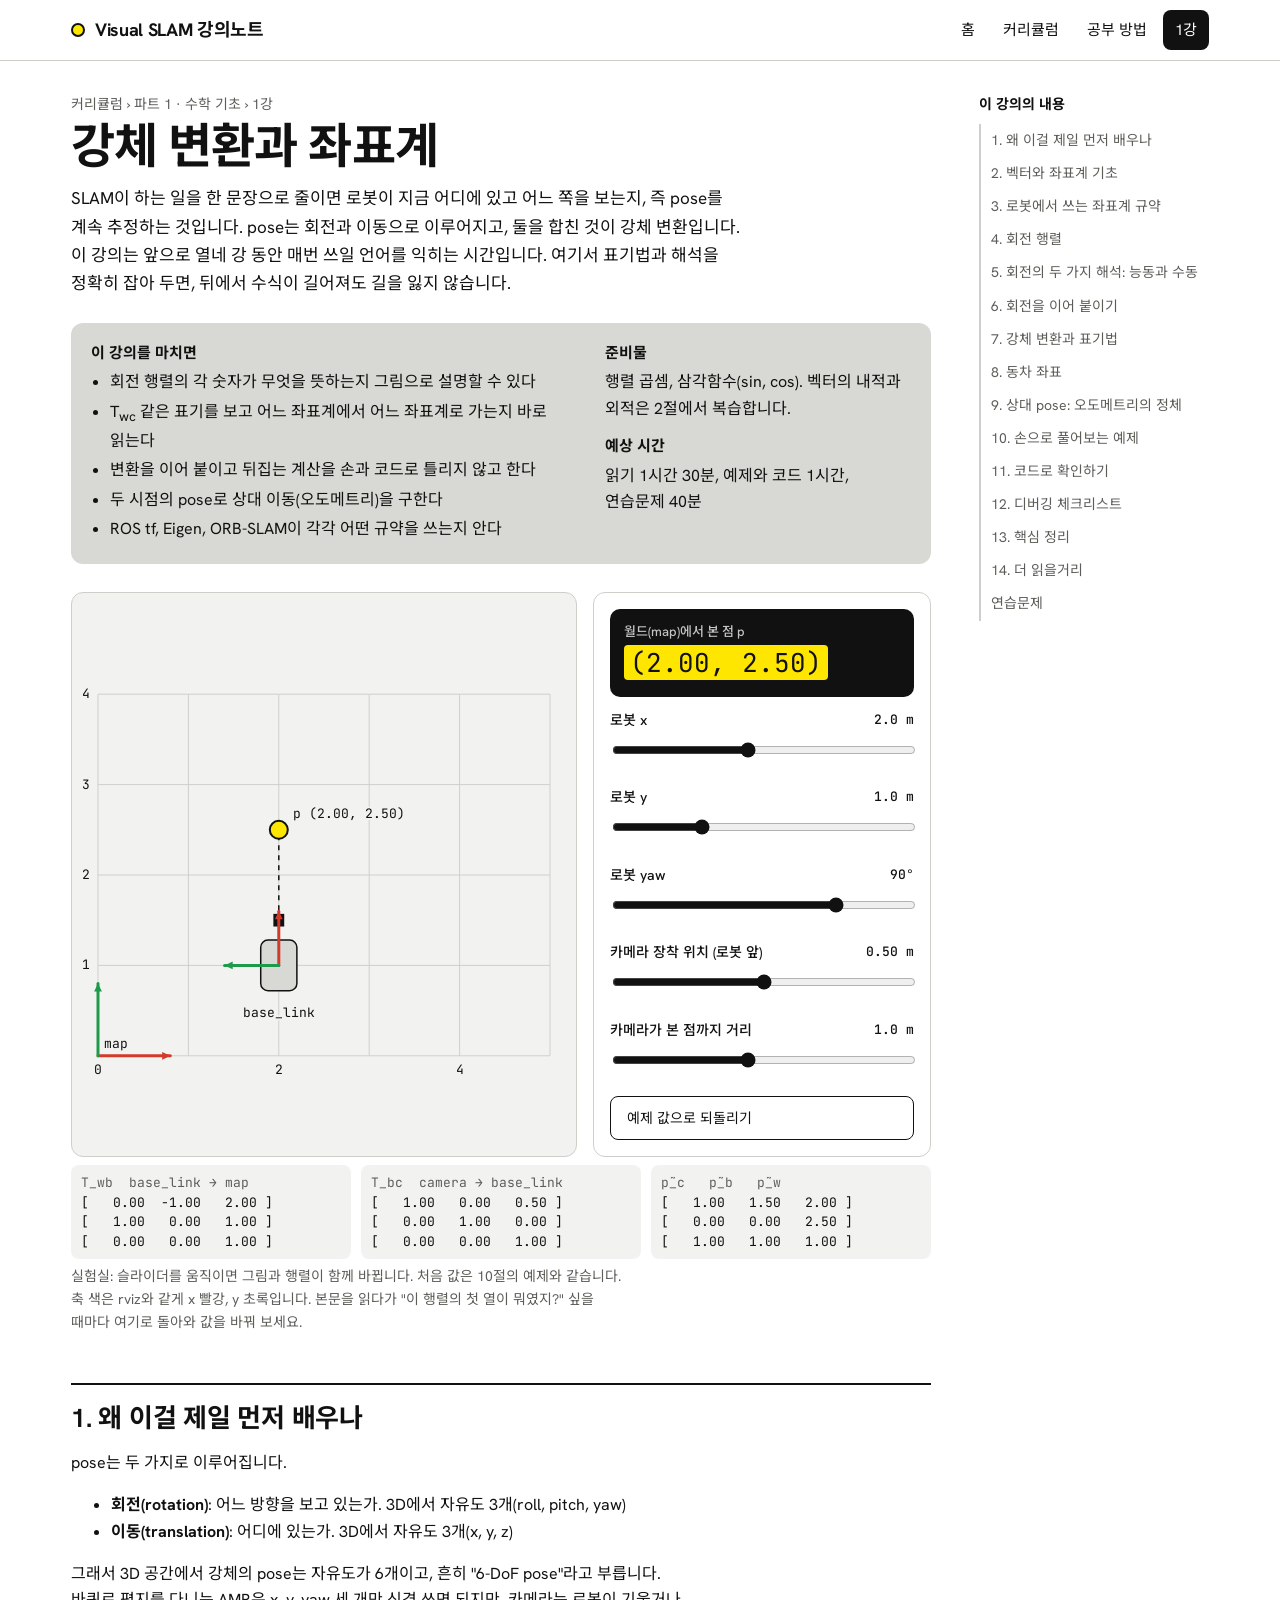
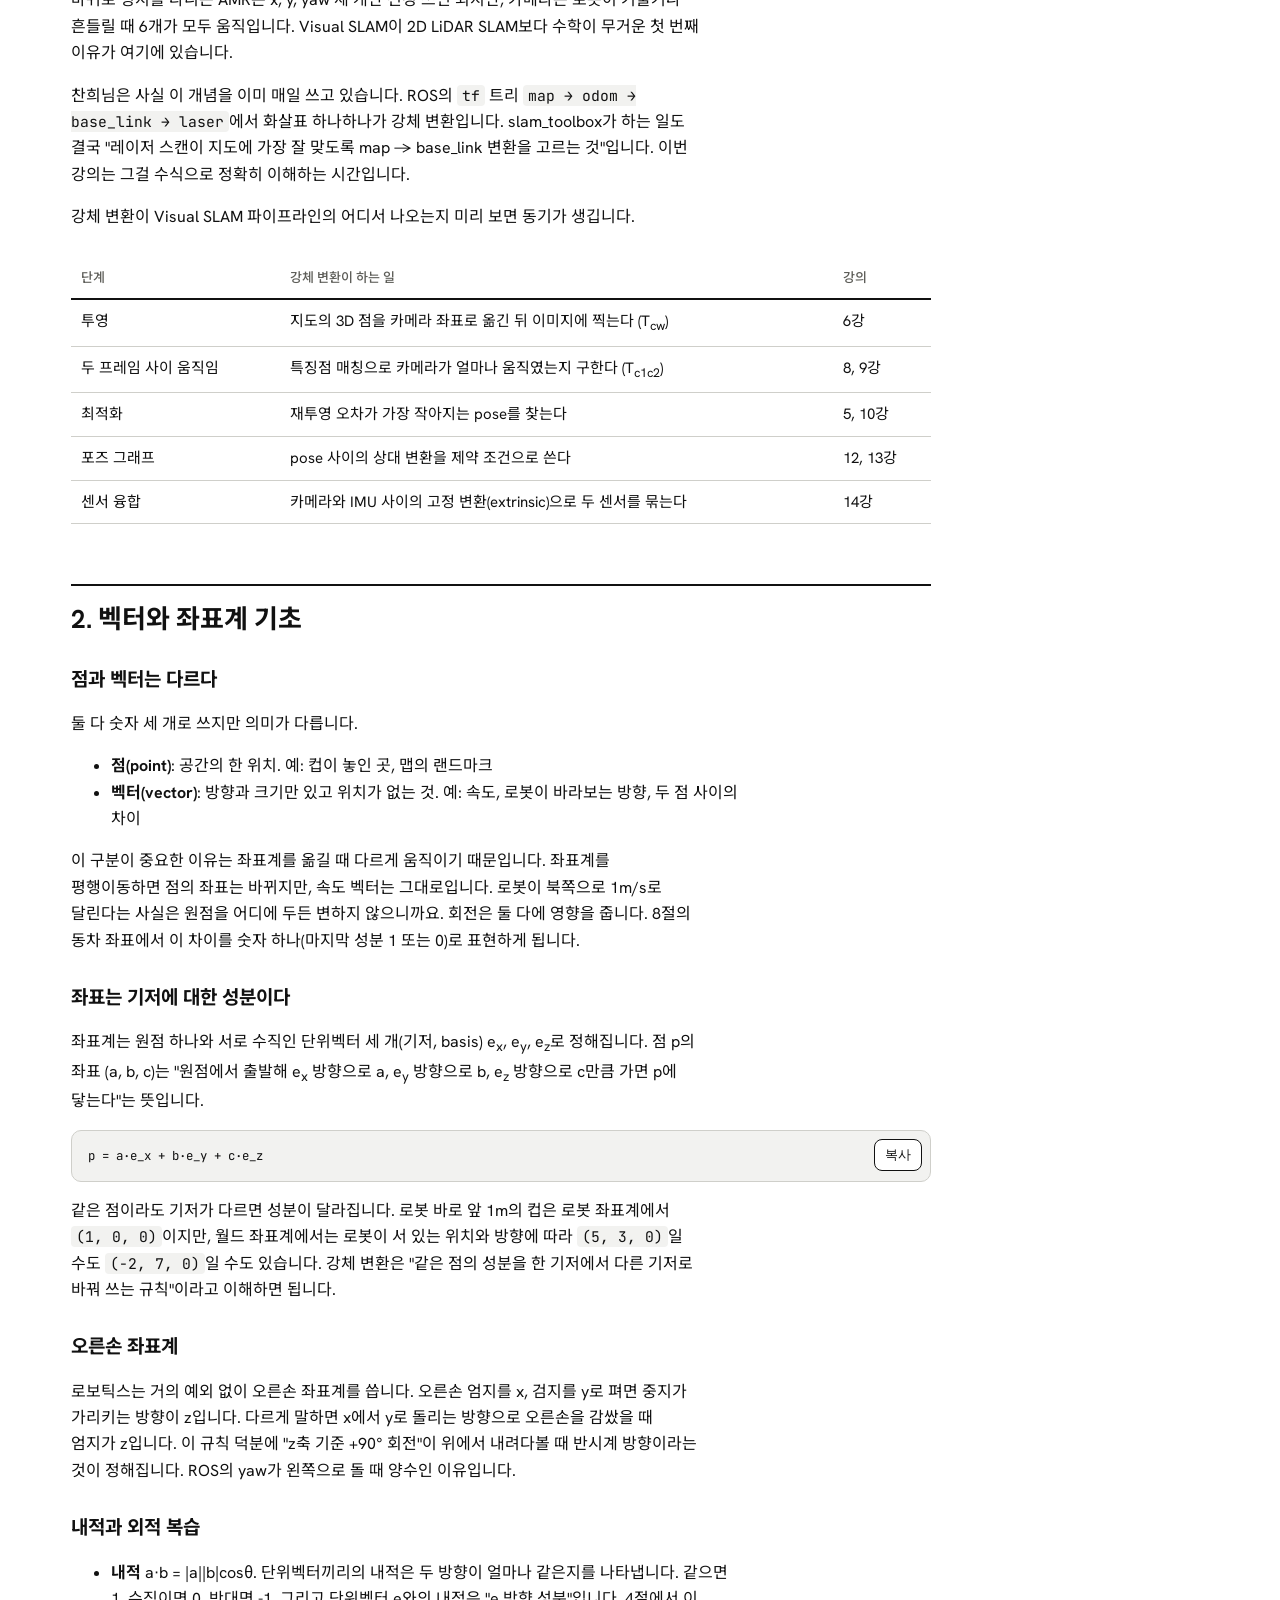
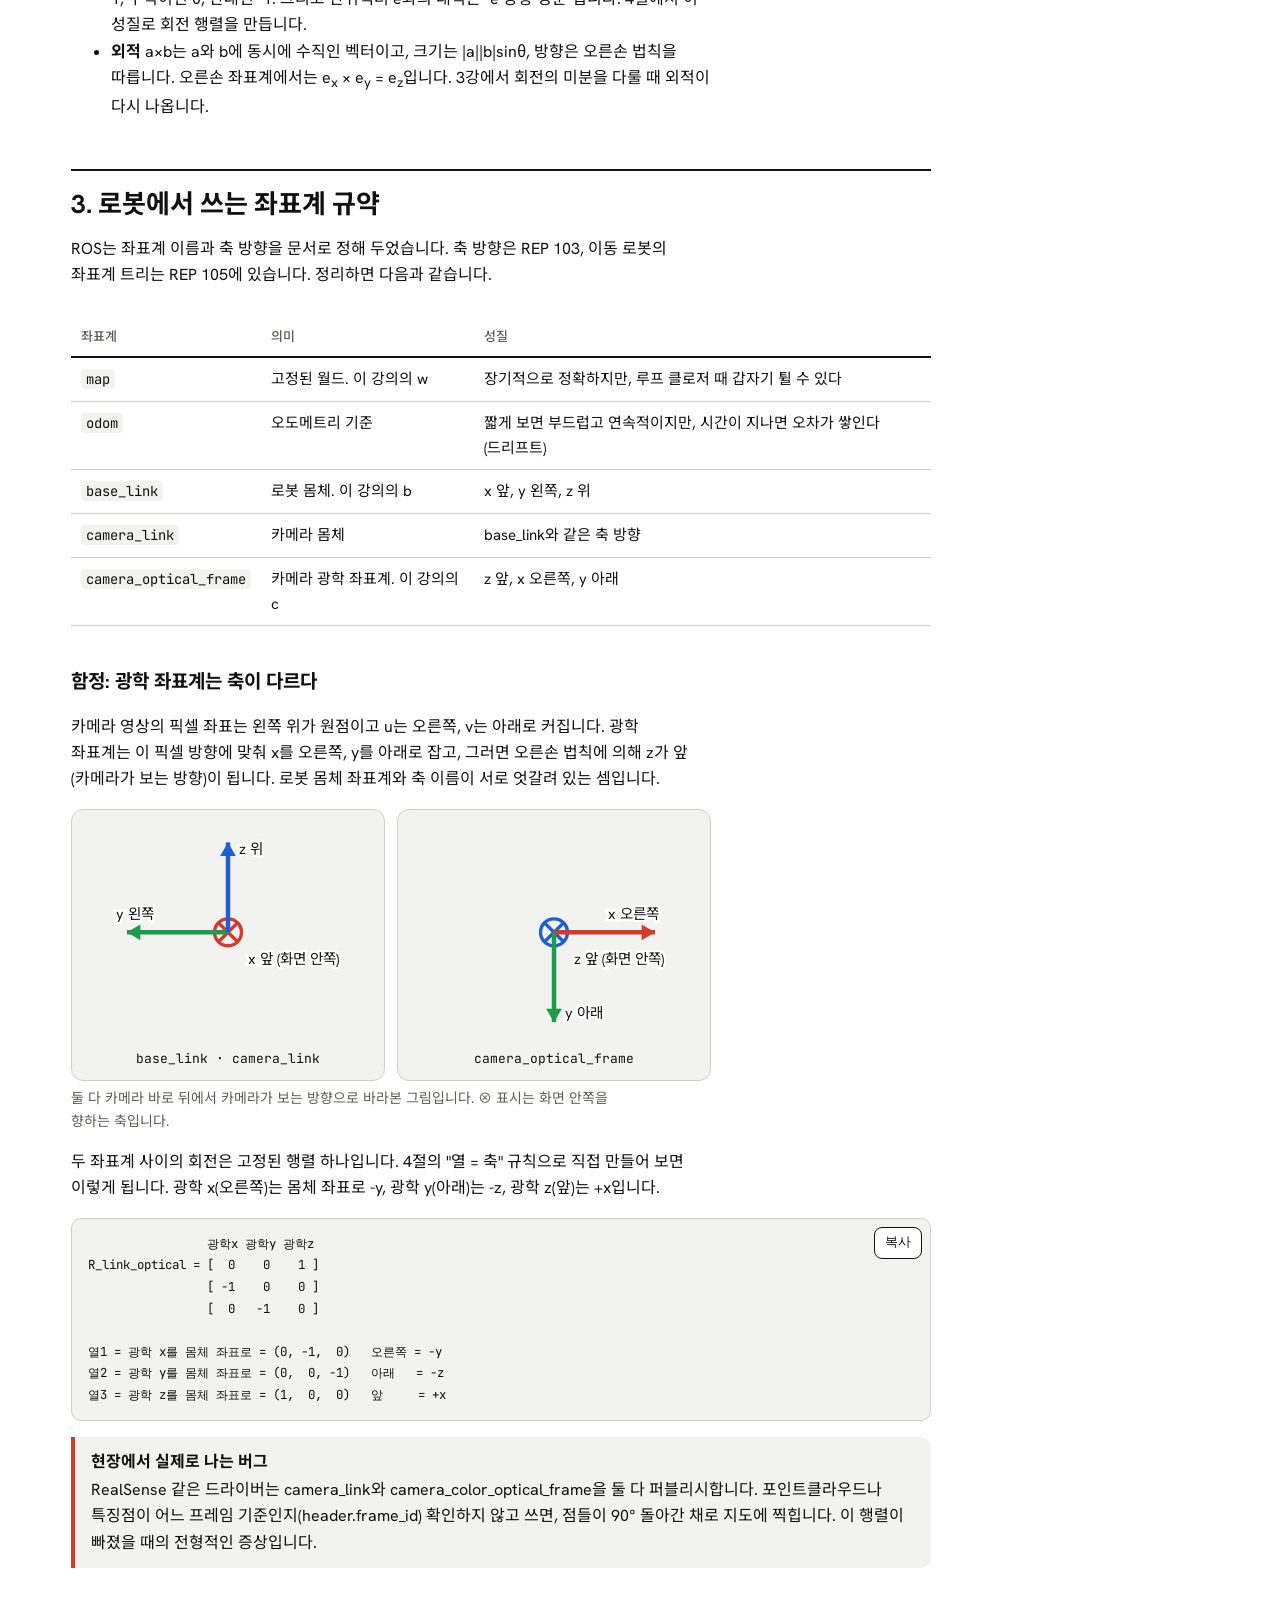
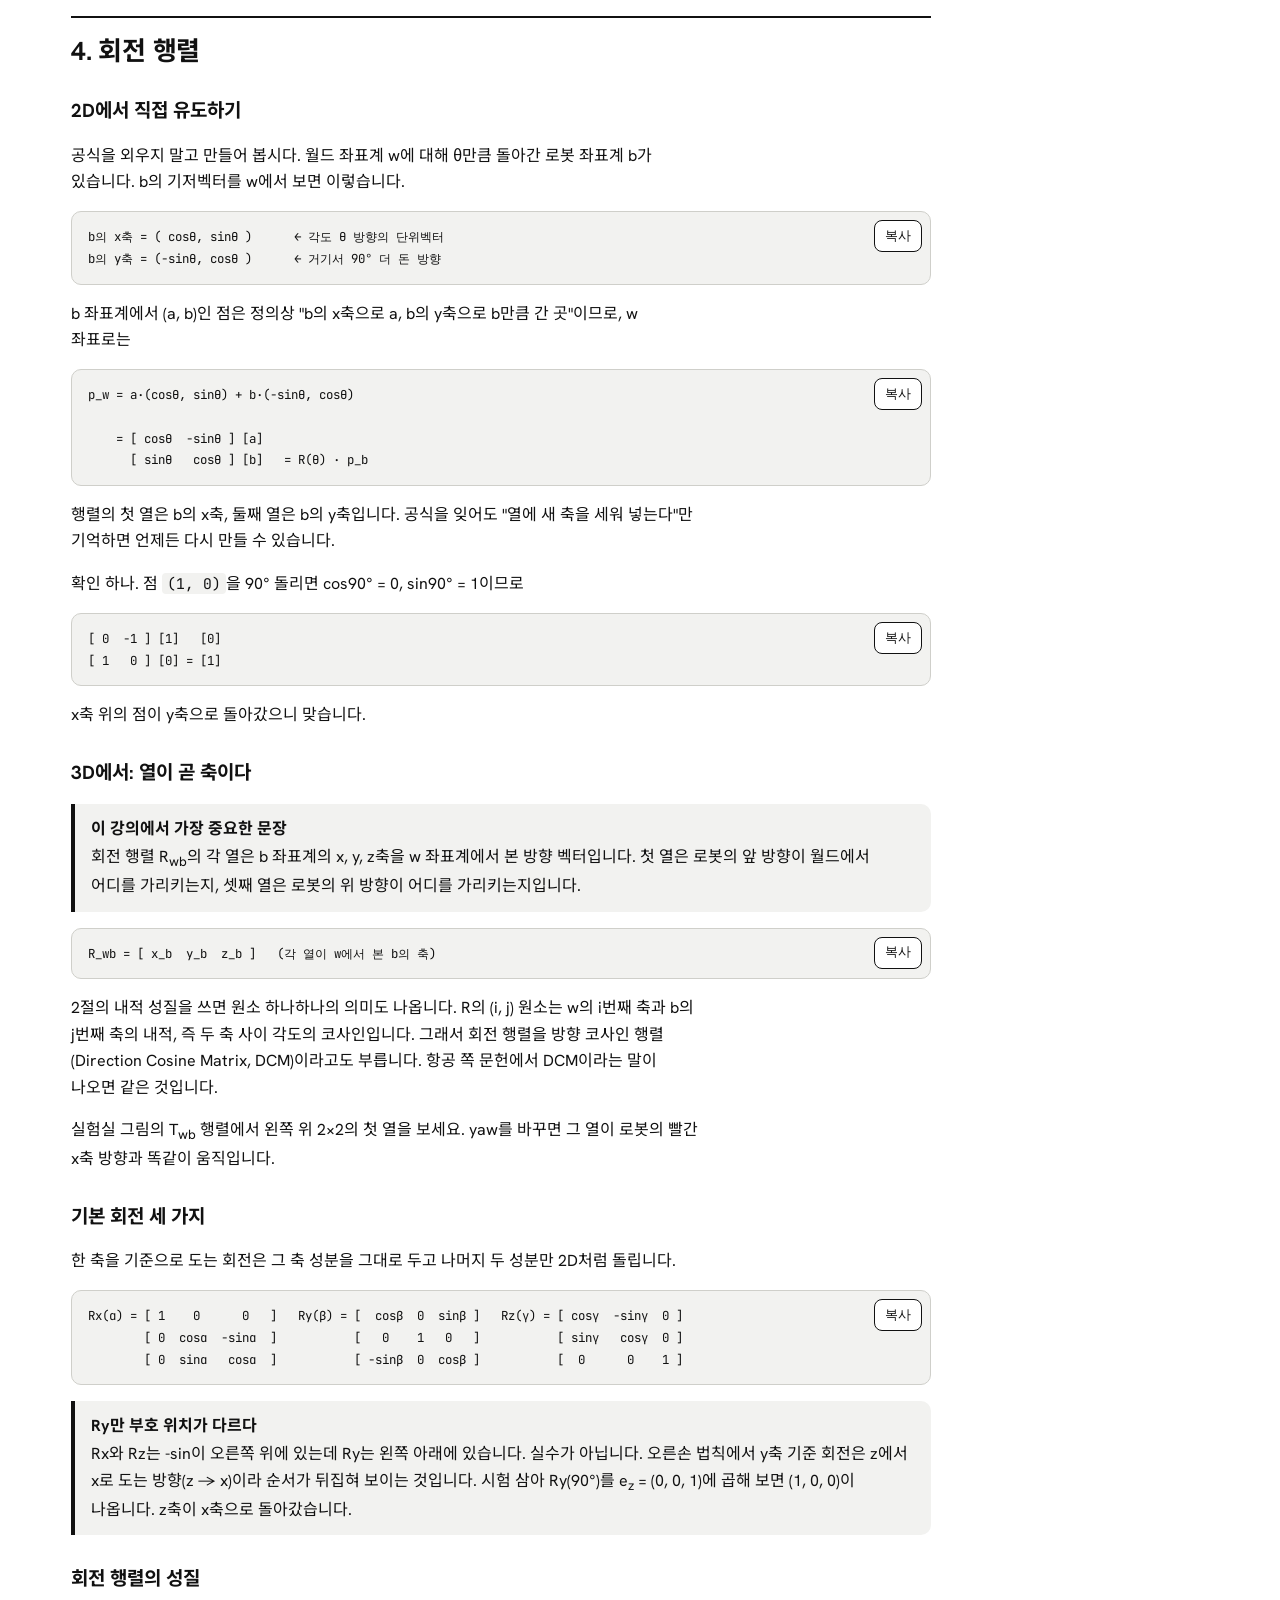
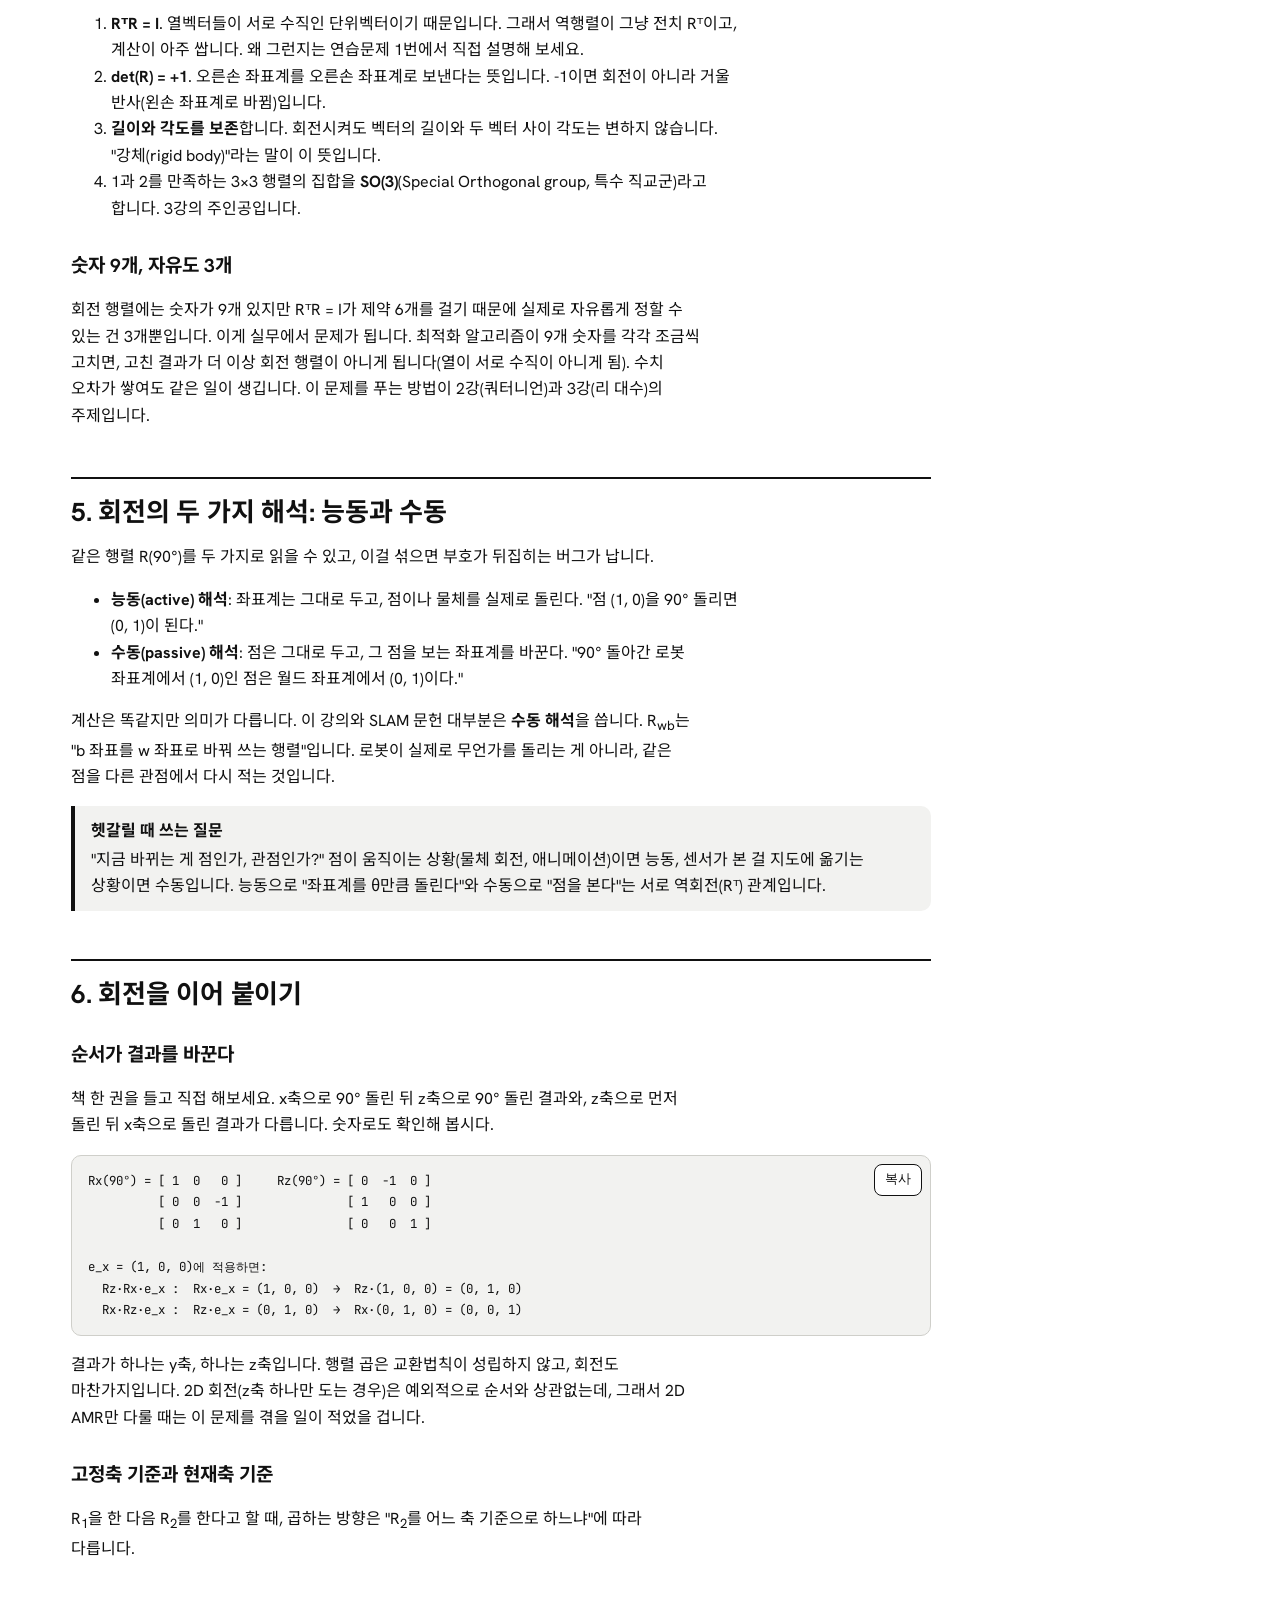
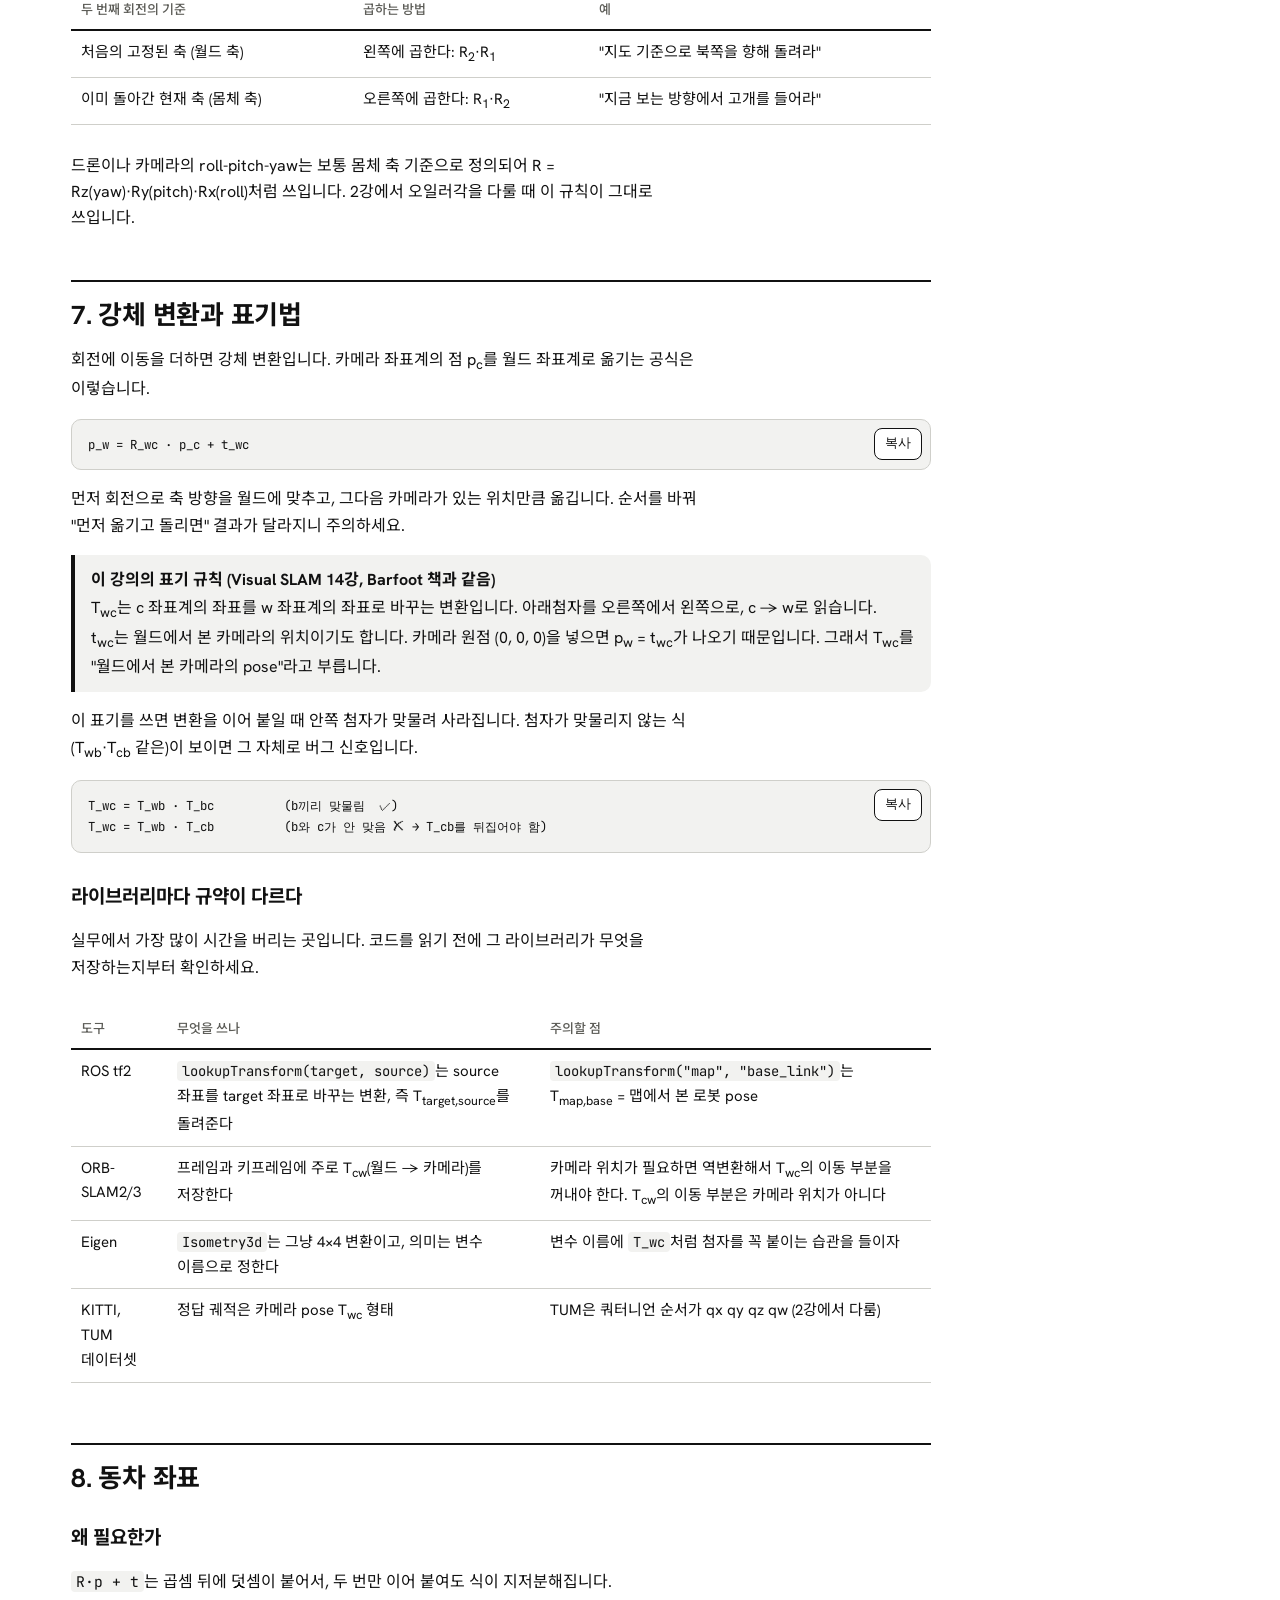
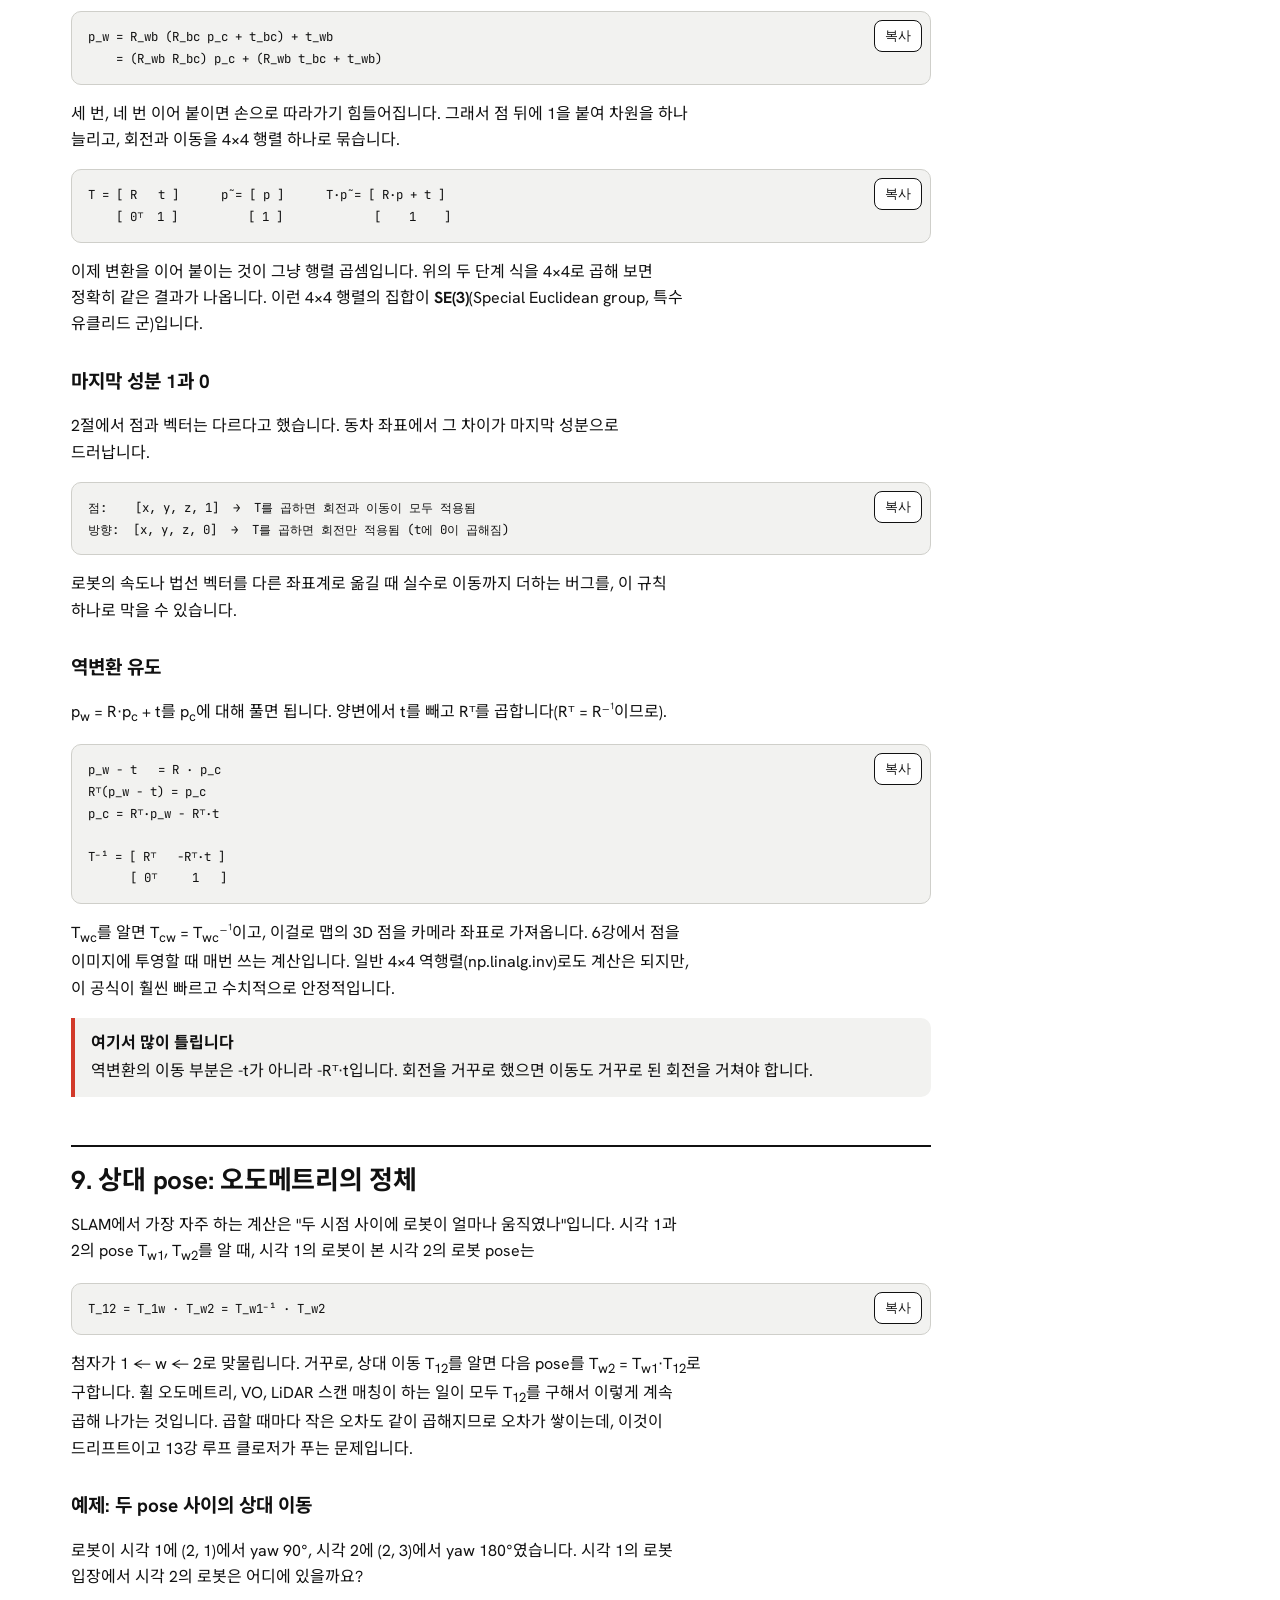
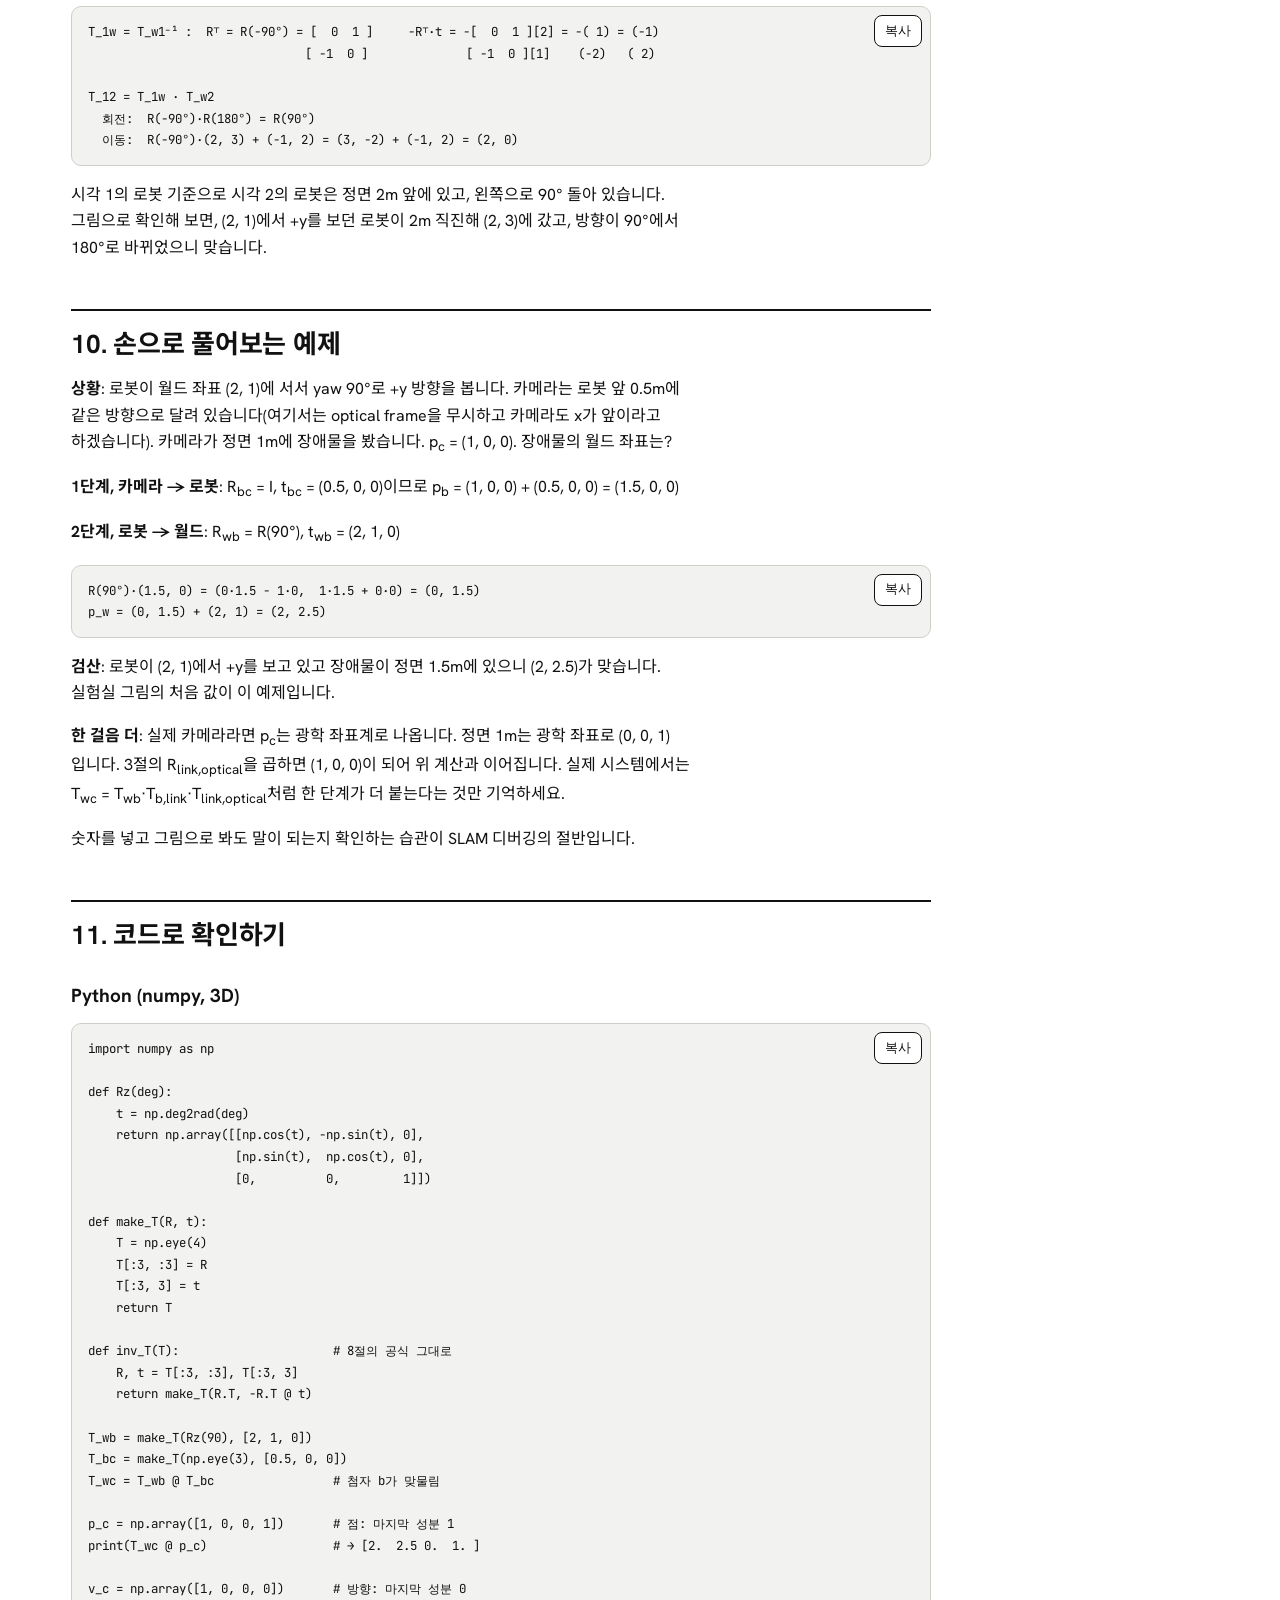
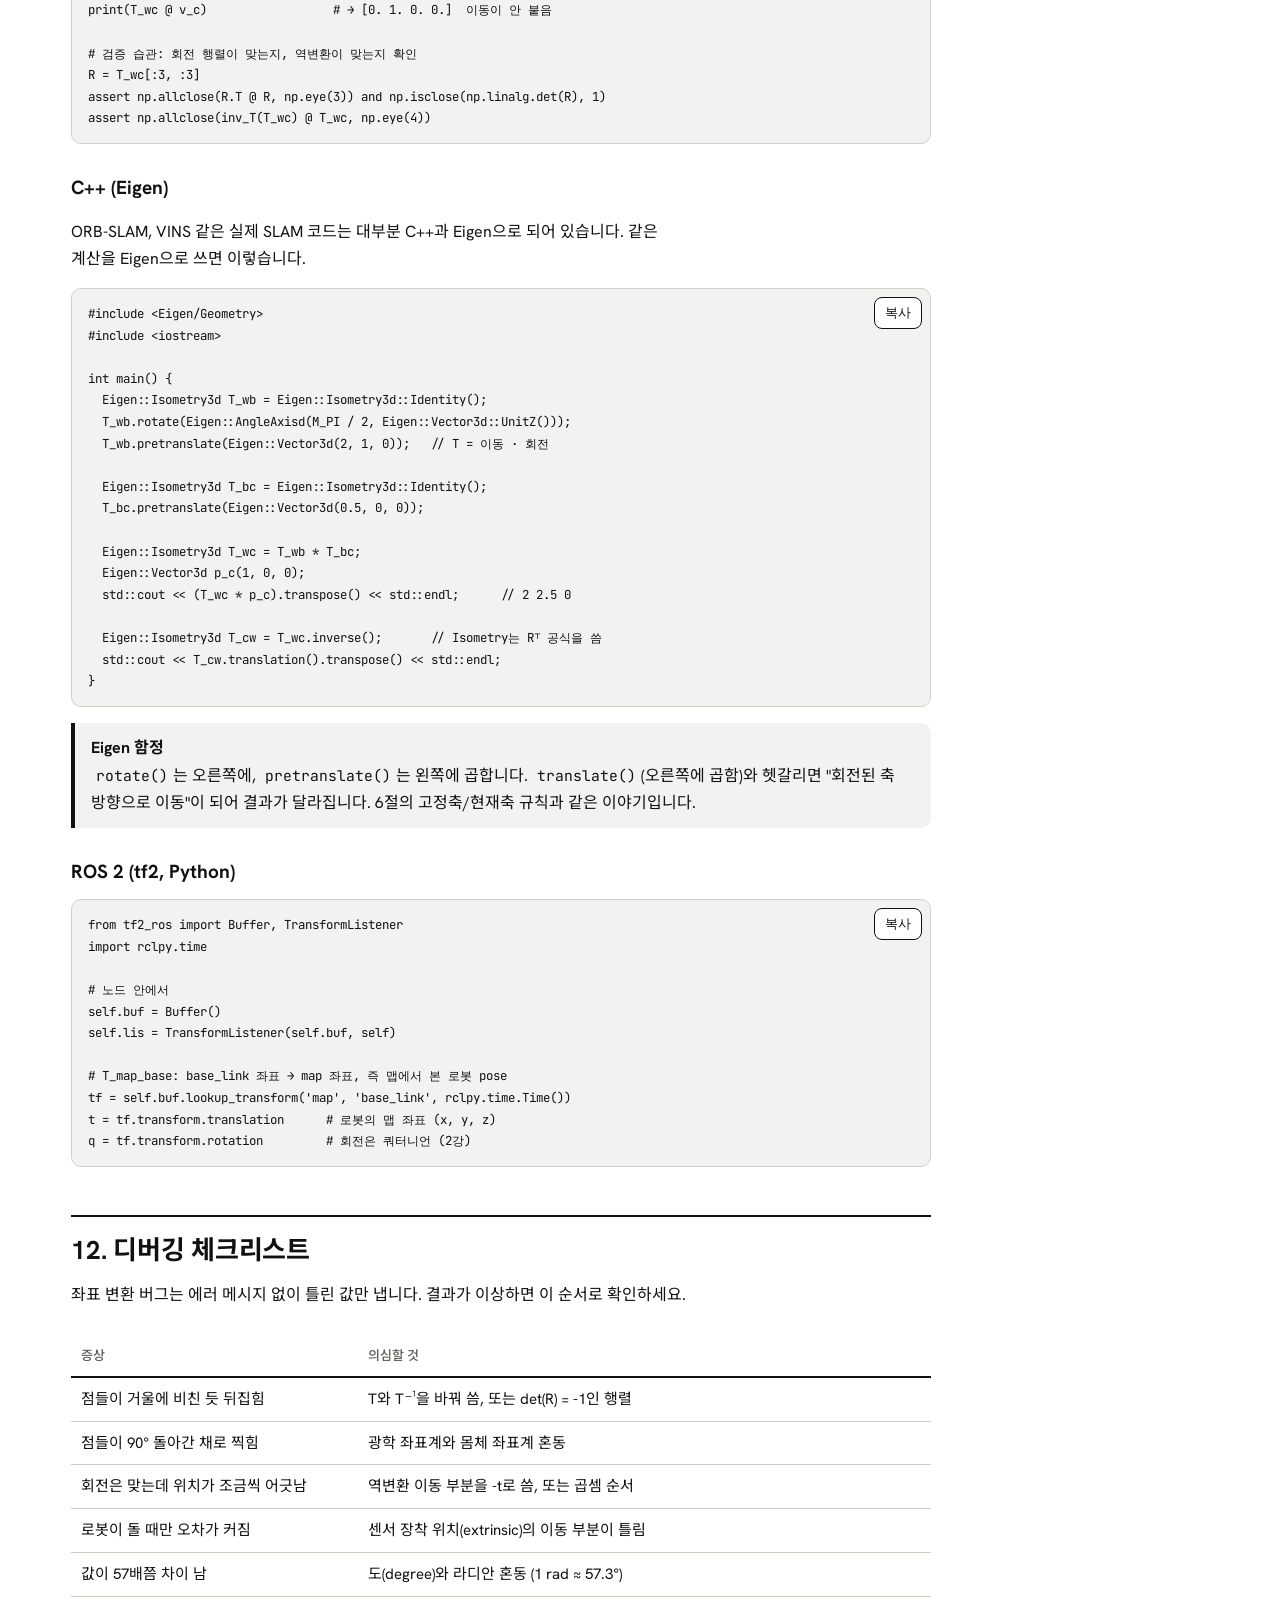
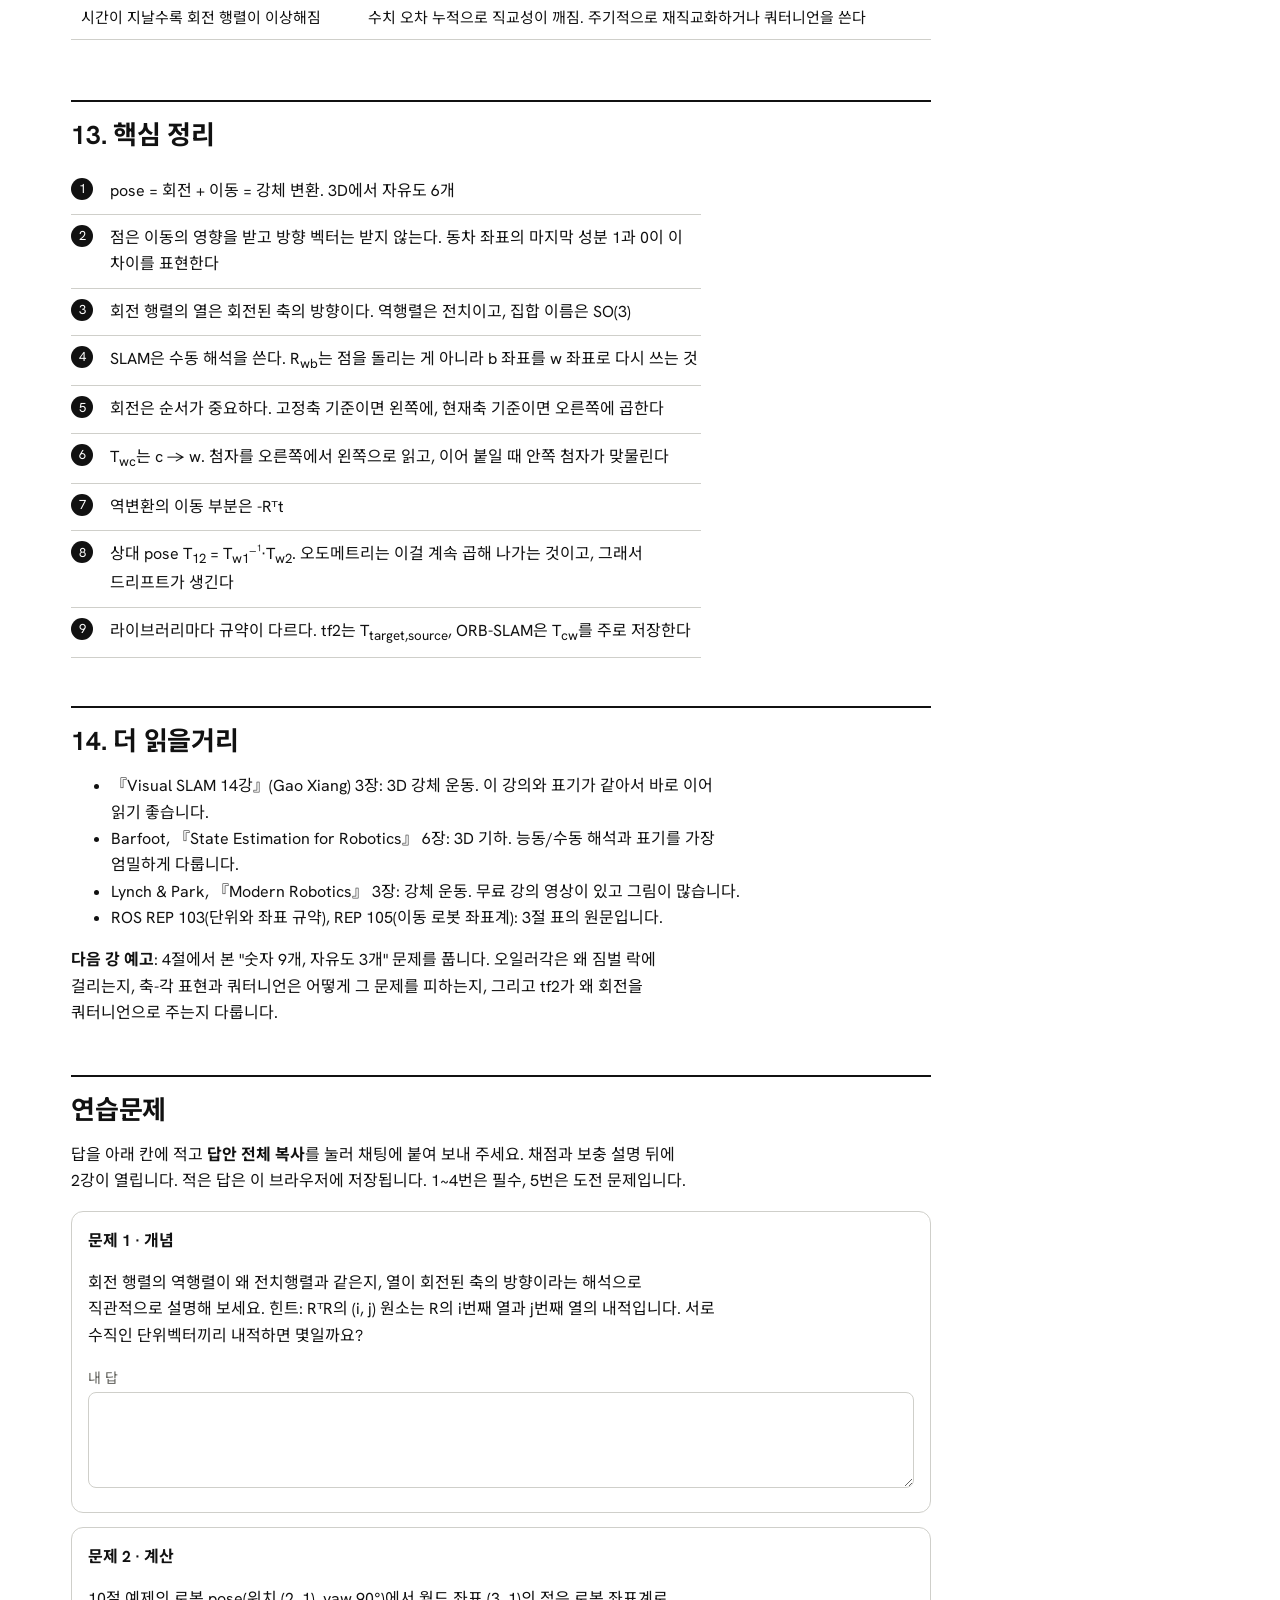
==== lessons/lesson-01.html @ 30e0c1ba "1강 본문 확장: 좌표계 규약, 능동/수동 회전, 상대 pose, Eigen·tf2 예제, 디버깅 체크리스트 Co-Authored-By: Claude Opus 5.5 <norepl" ====
<!DOCTYPE html>
<html lang="ko">
<head>
<meta charset="utf-8">
<meta name="viewport" content="width=device-width, initial-scale=1">
<title>1강 강체 변환 · Visual SLAM 강의노트</title>
<link rel="preconnect" href="https://fonts.googleapis.com">
<link rel="preconnect" href="https://fonts.gstatic.com" crossorigin>
<link href="https://fonts.googleapis.com/css2?family=Hanken+Grotesk:wght@400;500;700&family=Noto+Sans+KR:wght@400;500;700&family=JetBrains+Mono:wght@400;500&display=swap" rel="stylesheet">
<link rel="stylesheet" href="../assets/style.css">
</head>
<body data-root="../">
<header class="top"><div class="top-in">
  <a class="logo" href="../index.html"><i></i>Visual SLAM 강의노트</a>
  <nav class="menu" aria-label="주 메뉴"><a href="../index.html">홈</a><a href="../index.html#curriculum">커리큘럼</a><a href="../index.html#how">공부 방법</a><a href="lesson-01.html" aria-current="page">1강</a></nav>
</div></header>

<div class="doc">
<article>
  <p class="crumb"><a href="../index.html#curriculum">커리큘럼</a> › 파트 1 · 수학 기초 › 1강</p>
  <h1>강체 변환과 좌표계</h1>
  <p class="lede">SLAM이 하는 일을 한 문장으로 줄이면 로봇이 지금 어디에 있고 어느 쪽을 보는지, 즉 pose를 계속 추정하는 것입니다. pose는 회전과 이동으로 이루어지고, 둘을 합친 것이 강체 변환입니다. 이 강의는 앞으로 열네 강 동안 매번 쓰일 언어를 익히는 시간입니다. 여기서 표기법과 해석을 정확히 잡아 두면, 뒤에서 수식이 길어져도 길을 잃지 않습니다.</p>

  <div class="goal">
    <div><b>이 강의를 마치면</b><ul>
      <li>회전 행렬의 각 숫자가 무엇을 뜻하는지 그림으로 설명할 수 있다</li>
      <li>T<sub>wc</sub> 같은 표기를 보고 어느 좌표계에서 어느 좌표계로 가는지 바로 읽는다</li>
      <li>변환을 이어 붙이고 뒤집는 계산을 손과 코드로 틀리지 않고 한다</li>
      <li>두 시점의 pose로 상대 이동(오도메트리)을 구한다</li>
      <li>ROS tf, Eigen, ORB-SLAM이 각각 어떤 규약을 쓰는지 안다</li>
    </ul></div>
    <div><b>준비물</b><p>행렬 곱셈, 삼각함수(sin, cos). 벡터의 내적과 외적은 2절에서 복습합니다.</p><b>예상 시간</b><p>읽기 1시간 30분, 예제와 코드 1시간, 연습문제 40분</p></div>
  </div>

  <div class="lab">
    <div class="fig" role="img" aria-label="map, base_link, camera 좌표계와 점 p의 변환을 보여주는 그림"><svg id="svg1"></svg></div>
    <div class="panel">
      <div class="res"><b>월드(map)에서 본 점 p</b><span class="big" id="pw"></span></div>
      <div class="ctl"><label for="rx">로봇 x <output id="rxo"></output></label><input type="range" id="rx" min="0" max="4.5" step="0.1" value="2"></div>
      <div class="ctl"><label for="ry">로봇 y <output id="ryo"></output></label><input type="range" id="ry" min="0" max="3.5" step="0.1" value="1"></div>
      <div class="ctl"><label for="yaw">로봇 yaw <output id="yawo"></output></label><input type="range" id="yaw" min="-180" max="180" step="5" value="90"></div>
      <div class="ctl"><label for="off">카메라 장착 위치 (로봇 앞) <output id="offo"></output></label><input type="range" id="off" min="0" max="1" step="0.05" value="0.5"></div>
      <div class="ctl"><label for="dist">카메라가 본 점까지 거리 <output id="disto"></output></label><input type="range" id="dist" min="0.2" max="2" step="0.1" value="1"></div>
      <button class="btn" id="reset1" type="button">예제 값으로 되돌리기</button>
    </div>
  </div>
  <div class="mats" id="mats"></div>
  <p class="cap">실험실: 슬라이더를 움직이면 그림과 행렬이 함께 바뀝니다. 처음 값은 10절의 예제와 같습니다. 축 색은 rviz와 같게 x 빨강, y 초록입니다. 본문을 읽다가 "이 행렬의 첫 열이 뭐였지?" 싶을 때마다 여기로 돌아와 값을 바꿔 보세요.</p>

  <h2>1. 왜 이걸 제일 먼저 배우나</h2>
  <p>pose는 두 가지로 이루어집니다.</p>
  <ul><li><b>회전(rotation)</b>: 어느 방향을 보고 있는가. 3D에서 자유도 3개(roll, pitch, yaw)</li><li><b>이동(translation)</b>: 어디에 있는가. 3D에서 자유도 3개(x, y, z)</li></ul>
  <p>그래서 3D 공간에서 강체의 pose는 자유도가 6개이고, 흔히 "6-DoF pose"라고 부릅니다. 바퀴로 평지를 다니는 AMR은 x, y, yaw 세 개만 신경 쓰면 되지만, 카메라는 로봇이 기울거나 흔들릴 때 6개가 모두 움직입니다. Visual SLAM이 2D LiDAR SLAM보다 수학이 무거운 첫 번째 이유가 여기에 있습니다.</p>
  <p>찬희님은 사실 이 개념을 이미 매일 쓰고 있습니다. ROS의 <code>tf</code> 트리 <code>map → odom → base_link → laser</code>에서 화살표 하나하나가 강체 변환입니다. slam_toolbox가 하는 일도 결국 "레이저 스캔이 지도에 가장 잘 맞도록 map → base_link 변환을 고르는 것"입니다. 이번 강의는 그걸 수식으로 정확히 이해하는 시간입니다.</p>
  <p>강체 변환이 Visual SLAM 파이프라인의 어디서 나오는지 미리 보면 동기가 생깁니다.</p>
  <div class="scroll"><table>
    <thead><tr><th>단계</th><th>강체 변환이 하는 일</th><th>강의</th></tr></thead>
    <tbody>
      <tr><td>투영</td><td>지도의 3D 점을 카메라 좌표로 옮긴 뒤 이미지에 찍는다 (T<sub>cw</sub>)</td><td>6강</td></tr>
      <tr><td>두 프레임 사이 움직임</td><td>특징점 매칭으로 카메라가 얼마나 움직였는지 구한다 (T<sub>c1c2</sub>)</td><td>8, 9강</td></tr>
      <tr><td>최적화</td><td>재투영 오차가 가장 작아지는 pose를 찾는다</td><td>5, 10강</td></tr>
      <tr><td>포즈 그래프</td><td>pose 사이의 상대 변환을 제약 조건으로 쓴다</td><td>12, 13강</td></tr>
      <tr><td>센서 융합</td><td>카메라와 IMU 사이의 고정 변환(extrinsic)으로 두 센서를 묶는다</td><td>14강</td></tr>
    </tbody>
  </table></div>

  <h2>2. 벡터와 좌표계 기초</h2>
  <h3>점과 벡터는 다르다</h3>
  <p>둘 다 숫자 세 개로 쓰지만 의미가 다릅니다.</p>
  <ul>
    <li><b>점(point)</b>: 공간의 한 위치. 예: 컵이 놓인 곳, 맵의 랜드마크</li>
    <li><b>벡터(vector)</b>: 방향과 크기만 있고 위치가 없는 것. 예: 속도, 로봇이 바라보는 방향, 두 점 사이의 차이</li>
  </ul>
  <p>이 구분이 중요한 이유는 좌표계를 옮길 때 다르게 움직이기 때문입니다. 좌표계를 평행이동하면 점의 좌표는 바뀌지만, 속도 벡터는 그대로입니다. 로봇이 북쪽으로 1m/s로 달린다는 사실은 원점을 어디에 두든 변하지 않으니까요. 회전은 둘 다에 영향을 줍니다. 8절의 동차 좌표에서 이 차이를 숫자 하나(마지막 성분 1 또는 0)로 표현하게 됩니다.</p>
  <h3>좌표는 기저에 대한 성분이다</h3>
  <p>좌표계는 원점 하나와 서로 수직인 단위벡터 세 개(기저, basis) e<sub>x</sub>, e<sub>y</sub>, e<sub>z</sub>로 정해집니다. 점 p의 좌표 (a, b, c)는 "원점에서 출발해 e<sub>x</sub> 방향으로 a, e<sub>y</sub> 방향으로 b, e<sub>z</sub> 방향으로 c만큼 가면 p에 닿는다"는 뜻입니다.</p>
<pre><code>p = a·e_x + b·e_y + c·e_z</code></pre>
  <p>같은 점이라도 기저가 다르면 성분이 달라집니다. 로봇 바로 앞 1m의 컵은 로봇 좌표계에서 <code>(1, 0, 0)</code>이지만, 월드 좌표계에서는 로봇이 서 있는 위치와 방향에 따라 <code>(5, 3, 0)</code>일 수도 <code>(-2, 7, 0)</code>일 수도 있습니다. 강체 변환은 "같은 점의 성분을 한 기저에서 다른 기저로 바꿔 쓰는 규칙"이라고 이해하면 됩니다.</p>
  <h3>오른손 좌표계</h3>
  <p>로보틱스는 거의 예외 없이 오른손 좌표계를 씁니다. 오른손 엄지를 x, 검지를 y로 펴면 중지가 가리키는 방향이 z입니다. 다르게 말하면 x에서 y로 돌리는 방향으로 오른손을 감쌌을 때 엄지가 z입니다. 이 규칙 덕분에 "z축 기준 +90° 회전"이 위에서 내려다볼 때 반시계 방향이라는 것이 정해집니다. ROS의 yaw가 왼쪽으로 돌 때 양수인 이유입니다.</p>
  <h3>내적과 외적 복습</h3>
  <ul>
    <li><b>내적</b> a·b = |a||b|cosθ. 단위벡터끼리의 내적은 두 방향이 얼마나 같은지를 나타냅니다. 같으면 1, 수직이면 0, 반대면 -1. 그리고 단위벡터 e와의 내적은 "e 방향 성분"입니다. 4절에서 이 성질로 회전 행렬을 만듭니다.</li>
    <li><b>외적</b> a×b는 a와 b에 동시에 수직인 벡터이고, 크기는 |a||b|sinθ, 방향은 오른손 법칙을 따릅니다. 오른손 좌표계에서는 e<sub>x</sub> × e<sub>y</sub> = e<sub>z</sub>입니다. 3강에서 회전의 미분을 다룰 때 외적이 다시 나옵니다.</li>
  </ul>

  <h2>3. 로봇에서 쓰는 좌표계 규약</h2>
  <p>ROS는 좌표계 이름과 축 방향을 문서로 정해 두었습니다. 축 방향은 REP 103, 이동 로봇의 좌표계 트리는 REP 105에 있습니다. 정리하면 다음과 같습니다.</p>
  <div class="scroll"><table>
    <thead><tr><th>좌표계</th><th>의미</th><th>성질</th></tr></thead>
    <tbody>
      <tr><td><code>map</code></td><td>고정된 월드. 이 강의의 w</td><td>장기적으로 정확하지만, 루프 클로저 때 갑자기 튈 수 있다</td></tr>
      <tr><td><code>odom</code></td><td>오도메트리 기준</td><td>짧게 보면 부드럽고 연속적이지만, 시간이 지나면 오차가 쌓인다(드리프트)</td></tr>
      <tr><td><code>base_link</code></td><td>로봇 몸체. 이 강의의 b</td><td>x 앞, y 왼쪽, z 위</td></tr>
      <tr><td><code>camera_link</code></td><td>카메라 몸체</td><td>base_link와 같은 축 방향</td></tr>
      <tr><td><code>camera_optical_frame</code></td><td>카메라 광학 좌표계. 이 강의의 c</td><td>z 앞, x 오른쪽, y 아래</td></tr>
    </tbody>
  </table></div>
  <h3>함정: 광학 좌표계는 축이 다르다</h3>
  <p>카메라 영상의 픽셀 좌표는 왼쪽 위가 원점이고 u는 오른쪽, v는 아래로 커집니다. 광학 좌표계는 이 픽셀 방향에 맞춰 x를 오른쪽, y를 아래로 잡고, 그러면 오른손 법칙에 의해 z가 앞(카메라가 보는 방향)이 됩니다. 로봇 몸체 좌표계와 축 이름이 서로 엇갈려 있는 셈입니다.</p>
  <div class="duo" role="img" aria-label="카메라 뒤에서 본 base_link 좌표계와 optical frame 좌표계 비교">
    <figure><svg viewBox="0 0 260 200" aria-hidden="true">
      <circle cx="130" cy="100" r="12" fill="none" stroke="var(--xr)" stroke-width="3"/><path d="M122 92 L138 108 M138 92 L122 108" stroke="var(--xr)" stroke-width="3"/>
      <line x1="130" y1="100" x2="40" y2="100" stroke="var(--yg)" stroke-width="4"/><path d="M40 100 l12 -7 v14z" fill="var(--yg)"/>
      <line x1="130" y1="100" x2="130" y2="20" stroke="var(--blue)" stroke-width="4"/><path d="M130 20 l-7 12 h14z" fill="var(--blue)"/>
      <text x="30" y="88">y 왼쪽</text><text x="140" y="30">z 위</text><text x="148" y="128">x 앞 (화면 안쪽)</text>
    </svg><figcaption>base_link · camera_link</figcaption></figure>
    <figure><svg viewBox="0 0 260 200" aria-hidden="true">
      <circle cx="130" cy="100" r="12" fill="none" stroke="var(--blue)" stroke-width="3"/><path d="M122 92 L138 108 M138 92 L122 108" stroke="var(--blue)" stroke-width="3"/>
      <line x1="130" y1="100" x2="220" y2="100" stroke="var(--xr)" stroke-width="4"/><path d="M220 100 l-12 -7 v14z" fill="var(--xr)"/>
      <line x1="130" y1="100" x2="130" y2="180" stroke="var(--yg)" stroke-width="4"/><path d="M130 180 l-7 -12 h14z" fill="var(--yg)"/>
      <text x="178" y="88">x 오른쪽</text><text x="140" y="176">y 아래</text><text x="148" y="128">z 앞 (화면 안쪽)</text>
    </svg><figcaption>camera_optical_frame</figcaption></figure>
  </div>
  <p class="cap">둘 다 카메라 바로 뒤에서 카메라가 보는 방향으로 바라본 그림입니다. ⊗ 표시는 화면 안쪽을 향하는 축입니다.</p>
  <p>두 좌표계 사이의 회전은 고정된 행렬 하나입니다. 4절의 "열 = 축" 규칙으로 직접 만들어 보면 이렇게 됩니다. 광학 x(오른쪽)는 몸체 좌표로 -y, 광학 y(아래)는 -z, 광학 z(앞)는 +x입니다.</p>
<pre><code>                 광학x 광학y 광학z
R_link_optical = [  0    0    1 ]
                 [ -1    0    0 ]
                 [  0   -1    0 ]

열1 = 광학 x를 몸체 좌표로 = (0, -1,  0)   오른쪽 = -y
열2 = 광학 y를 몸체 좌표로 = (0,  0, -1)   아래   = -z
열3 = 광학 z를 몸체 좌표로 = (1,  0,  0)   앞     = +x</code></pre>
  <div class="note warn"><b>현장에서 실제로 나는 버그</b>RealSense 같은 드라이버는 camera_link와 camera_color_optical_frame을 둘 다 퍼블리시합니다. 포인트클라우드나 특징점이 어느 프레임 기준인지(header.frame_id) 확인하지 않고 쓰면, 점들이 90° 돌아간 채로 지도에 찍힙니다. 이 행렬이 빠졌을 때의 전형적인 증상입니다.</div>

  <h2>4. 회전 행렬</h2>
  <h3>2D에서 직접 유도하기</h3>
  <p>공식을 외우지 말고 만들어 봅시다. 월드 좌표계 w에 대해 θ만큼 돌아간 로봇 좌표계 b가 있습니다. b의 기저벡터를 w에서 보면 이렇습니다.</p>
<pre><code>b의 x축 = ( cosθ, sinθ )      ← 각도 θ 방향의 단위벡터
b의 y축 = (-sinθ, cosθ )      ← 거기서 90° 더 돈 방향</code></pre>
  <p>b 좌표계에서 (a, b)인 점은 정의상 "b의 x축으로 a, b의 y축으로 b만큼 간 곳"이므로, w 좌표로는</p>
<pre><code>p_w = a·(cosθ, sinθ) + b·(-sinθ, cosθ)

    = [ cosθ  -sinθ ] [a]
      [ sinθ   cosθ ] [b]   = R(θ) · p_b</code></pre>
  <p>행렬의 첫 열은 b의 x축, 둘째 열은 b의 y축입니다. 공식을 잊어도 "열에 새 축을 세워 넣는다"만 기억하면 언제든 다시 만들 수 있습니다.</p>
  <p>확인 하나. 점 <code>(1, 0)</code>을 90° 돌리면 cos90° = 0, sin90° = 1이므로</p>
<pre><code>[ 0  -1 ] [1]   [0]
[ 1   0 ] [0] = [1]</code></pre>
  <p>x축 위의 점이 y축으로 돌아갔으니 맞습니다.</p>
  <h3>3D에서: 열이 곧 축이다</h3>
  <div class="note"><b>이 강의에서 가장 중요한 문장</b>회전 행렬 R<sub>wb</sub>의 각 열은 b 좌표계의 x, y, z축을 w 좌표계에서 본 방향 벡터입니다. 첫 열은 로봇의 앞 방향이 월드에서 어디를 가리키는지, 셋째 열은 로봇의 위 방향이 어디를 가리키는지입니다.</div>
<pre><code>R_wb = [ x_b  y_b  z_b ]   (각 열이 w에서 본 b의 축)</code></pre>
  <p>2절의 내적 성질을 쓰면 원소 하나하나의 의미도 나옵니다. R의 (i, j) 원소는 w의 i번째 축과 b의 j번째 축의 내적, 즉 두 축 사이 각도의 코사인입니다. 그래서 회전 행렬을 방향 코사인 행렬(Direction Cosine Matrix, DCM)이라고도 부릅니다. 항공 쪽 문헌에서 DCM이라는 말이 나오면 같은 것입니다.</p>
  <p>실험실 그림의 T<sub>wb</sub> 행렬에서 왼쪽 위 2×2의 첫 열을 보세요. yaw를 바꾸면 그 열이 로봇의 빨간 x축 방향과 똑같이 움직입니다.</p>
  <h3>기본 회전 세 가지</h3>
  <p>한 축을 기준으로 도는 회전은 그 축 성분을 그대로 두고 나머지 두 성분만 2D처럼 돌립니다.</p>
<pre><code>Rx(α) = [ 1    0      0   ]   Ry(β) = [  cosβ  0  sinβ ]   Rz(γ) = [ cosγ  -sinγ  0 ]
        [ 0  cosα  -sinα  ]           [   0    1   0   ]           [ sinγ   cosγ  0 ]
        [ 0  sinα   cosα  ]           [ -sinβ  0  cosβ ]           [  0      0    1 ]</code></pre>
  <div class="note"><b>Ry만 부호 위치가 다르다</b>Rx와 Rz는 -sin이 오른쪽 위에 있는데 Ry는 왼쪽 아래에 있습니다. 실수가 아닙니다. 오른손 법칙에서 y축 기준 회전은 z에서 x로 도는 방향(z → x)이라 순서가 뒤집혀 보이는 것입니다. 시험 삼아 Ry(90°)를 e<sub>z</sub> = (0, 0, 1)에 곱해 보면 (1, 0, 0)이 나옵니다. z축이 x축으로 돌아갔습니다.</div>
  <h3>회전 행렬의 성질</h3>
  <ol>
    <li><b>RᵀR = I</b>. 열벡터들이 서로 수직인 단위벡터이기 때문입니다. 그래서 역행렬이 그냥 전치 Rᵀ이고, 계산이 아주 쌉니다. 왜 그런지는 연습문제 1번에서 직접 설명해 보세요.</li>
    <li><b>det(R) = +1</b>. 오른손 좌표계를 오른손 좌표계로 보낸다는 뜻입니다. -1이면 회전이 아니라 거울 반사(왼손 좌표계로 바뀜)입니다.</li>
    <li><b>길이와 각도를 보존</b>합니다. 회전시켜도 벡터의 길이와 두 벡터 사이 각도는 변하지 않습니다. "강체(rigid body)"라는 말이 이 뜻입니다.</li>
    <li>1과 2를 만족하는 3×3 행렬의 집합을 <b>SO(3)</b>(Special Orthogonal group, 특수 직교군)라고 합니다. 3강의 주인공입니다.</li>
  </ol>
  <h3>숫자 9개, 자유도 3개</h3>
  <p>회전 행렬에는 숫자가 9개 있지만 RᵀR = I가 제약 6개를 걸기 때문에 실제로 자유롭게 정할 수 있는 건 3개뿐입니다. 이게 실무에서 문제가 됩니다. 최적화 알고리즘이 9개 숫자를 각각 조금씩 고치면, 고친 결과가 더 이상 회전 행렬이 아니게 됩니다(열이 서로 수직이 아니게 됨). 수치 오차가 쌓여도 같은 일이 생깁니다. 이 문제를 푸는 방법이 2강(쿼터니언)과 3강(리 대수)의 주제입니다.</p>

  <h2>5. 회전의 두 가지 해석: 능동과 수동</h2>
  <p>같은 행렬 R(90°)를 두 가지로 읽을 수 있고, 이걸 섞으면 부호가 뒤집히는 버그가 납니다.</p>
  <ul>
    <li><b>능동(active) 해석</b>: 좌표계는 그대로 두고, 점이나 물체를 실제로 돌린다. "점 (1, 0)을 90° 돌리면 (0, 1)이 된다."</li>
    <li><b>수동(passive) 해석</b>: 점은 그대로 두고, 그 점을 보는 좌표계를 바꾼다. "90° 돌아간 로봇 좌표계에서 (1, 0)인 점은 월드 좌표계에서 (0, 1)이다."</li>
  </ul>
  <p>계산은 똑같지만 의미가 다릅니다. 이 강의와 SLAM 문헌 대부분은 <b>수동 해석</b>을 씁니다. R<sub>wb</sub>는 "b 좌표를 w 좌표로 바꿔 쓰는 행렬"입니다. 로봇이 실제로 무언가를 돌리는 게 아니라, 같은 점을 다른 관점에서 다시 적는 것입니다.</p>
  <div class="note"><b>헷갈릴 때 쓰는 질문</b>"지금 바뀌는 게 점인가, 관점인가?" 점이 움직이는 상황(물체 회전, 애니메이션)이면 능동, 센서가 본 걸 지도에 옮기는 상황이면 수동입니다. 능동으로 "좌표계를 θ만큼 돌린다"와 수동으로 "점을 본다"는 서로 역회전(Rᵀ) 관계입니다.</div>

  <h2>6. 회전을 이어 붙이기</h2>
  <h3>순서가 결과를 바꾼다</h3>
  <p>책 한 권을 들고 직접 해보세요. x축으로 90° 돌린 뒤 z축으로 90° 돌린 결과와, z축으로 먼저 돌린 뒤 x축으로 돌린 결과가 다릅니다. 숫자로도 확인해 봅시다.</p>
<pre><code>Rx(90°) = [ 1  0   0 ]     Rz(90°) = [ 0  -1  0 ]
          [ 0  0  -1 ]               [ 1   0  0 ]
          [ 0  1   0 ]               [ 0   0  1 ]

e_x = (1, 0, 0)에 적용하면:
  Rz·Rx·e_x :  Rx·e_x = (1, 0, 0)  →  Rz·(1, 0, 0) = (0, 1, 0)
  Rx·Rz·e_x :  Rz·e_x = (0, 1, 0)  →  Rx·(0, 1, 0) = (0, 0, 1)</code></pre>
  <p>결과가 하나는 y축, 하나는 z축입니다. 행렬 곱은 교환법칙이 성립하지 않고, 회전도 마찬가지입니다. 2D 회전(z축 하나만 도는 경우)은 예외적으로 순서와 상관없는데, 그래서 2D AMR만 다룰 때는 이 문제를 겪을 일이 적었을 겁니다.</p>
  <h3>고정축 기준과 현재축 기준</h3>
  <p>R<sub>1</sub>을 한 다음 R<sub>2</sub>를 한다고 할 때, 곱하는 방향은 "R<sub>2</sub>를 어느 축 기준으로 하느냐"에 따라 다릅니다.</p>
  <div class="scroll"><table>
    <thead><tr><th>두 번째 회전의 기준</th><th>곱하는 방법</th><th>예</th></tr></thead>
    <tbody>
      <tr><td>처음의 고정된 축 (월드 축)</td><td>왼쪽에 곱한다: R<sub>2</sub>·R<sub>1</sub></td><td>"지도 기준으로 북쪽을 향해 돌려라"</td></tr>
      <tr><td>이미 돌아간 현재 축 (몸체 축)</td><td>오른쪽에 곱한다: R<sub>1</sub>·R<sub>2</sub></td><td>"지금 보는 방향에서 고개를 들어라"</td></tr>
    </tbody>
  </table></div>
  <p>드론이나 카메라의 roll-pitch-yaw는 보통 몸체 축 기준으로 정의되어 R = Rz(yaw)·Ry(pitch)·Rx(roll)처럼 쓰입니다. 2강에서 오일러각을 다룰 때 이 규칙이 그대로 쓰입니다.</p>

  <h2>7. 강체 변환과 표기법</h2>
  <p>회전에 이동을 더하면 강체 변환입니다. 카메라 좌표계의 점 p<sub>c</sub>를 월드 좌표계로 옮기는 공식은 이렇습니다.</p>
<pre><code>p_w = R_wc · p_c + t_wc</code></pre>
  <p>먼저 회전으로 축 방향을 월드에 맞추고, 그다음 카메라가 있는 위치만큼 옮깁니다. 순서를 바꿔 "먼저 옮기고 돌리면" 결과가 달라지니 주의하세요.</p>
  <div class="note"><b>이 강의의 표기 규칙 (Visual SLAM 14강, Barfoot 책과 같음)</b>T<sub>wc</sub>는 c 좌표계의 좌표를 w 좌표계의 좌표로 바꾸는 변환입니다. 아래첨자를 오른쪽에서 왼쪽으로, c → w로 읽습니다. t<sub>wc</sub>는 월드에서 본 카메라의 위치이기도 합니다. 카메라 원점 (0, 0, 0)을 넣으면 p<sub>w</sub> = t<sub>wc</sub>가 나오기 때문입니다. 그래서 T<sub>wc</sub>를 "월드에서 본 카메라의 pose"라고 부릅니다.</div>
  <p>이 표기를 쓰면 변환을 이어 붙일 때 안쪽 첨자가 맞물려 사라집니다. 첨자가 맞물리지 않는 식(T<sub>wb</sub>·T<sub>cb</sub> 같은)이 보이면 그 자체로 버그 신호입니다.</p>
<pre><code>T_wc = T_wb · T_bc          (b끼리 맞물림  ✓)
T_wc = T_wb · T_cb          (b와 c가 안 맞음 ✗ → T_cb를 뒤집어야 함)</code></pre>
  <h3>라이브러리마다 규약이 다르다</h3>
  <p>실무에서 가장 많이 시간을 버리는 곳입니다. 코드를 읽기 전에 그 라이브러리가 무엇을 저장하는지부터 확인하세요.</p>
  <div class="scroll"><table>
    <thead><tr><th>도구</th><th>무엇을 쓰나</th><th>주의할 점</th></tr></thead>
    <tbody>
      <tr><td>ROS tf2</td><td><code>lookupTransform(target, source)</code>는 source 좌표를 target 좌표로 바꾸는 변환, 즉 T<sub>target,source</sub>를 돌려준다</td><td><code>lookupTransform("map", "base_link")</code>는 T<sub>map,base</sub> = 맵에서 본 로봇 pose</td></tr>
      <tr><td>ORB-SLAM2/3</td><td>프레임과 키프레임에 주로 T<sub>cw</sub>(월드 → 카메라)를 저장한다</td><td>카메라 위치가 필요하면 역변환해서 T<sub>wc</sub>의 이동 부분을 꺼내야 한다. T<sub>cw</sub>의 이동 부분은 카메라 위치가 아니다</td></tr>
      <tr><td>Eigen</td><td><code>Isometry3d</code>는 그냥 4×4 변환이고, 의미는 변수 이름으로 정한다</td><td>변수 이름에 <code>T_wc</code>처럼 첨자를 꼭 붙이는 습관을 들이자</td></tr>
      <tr><td>KITTI, TUM 데이터셋</td><td>정답 궤적은 카메라 pose T<sub>wc</sub> 형태</td><td>TUM은 쿼터니언 순서가 qx qy qz qw (2강에서 다룸)</td></tr>
    </tbody>
  </table></div>

  <h2>8. 동차 좌표</h2>
  <h3>왜 필요한가</h3>
  <p><code>R·p + t</code>는 곱셈 뒤에 덧셈이 붙어서, 두 번만 이어 붙여도 식이 지저분해집니다.</p>
<pre><code>p_w = R_wb (R_bc p_c + t_bc) + t_wb
    = (R_wb R_bc) p_c + (R_wb t_bc + t_wb)</code></pre>
  <p>세 번, 네 번 이어 붙이면 손으로 따라가기 힘들어집니다. 그래서 점 뒤에 1을 붙여 차원을 하나 늘리고, 회전과 이동을 4×4 행렬 하나로 묶습니다.</p>
<pre><code>T = [ R   t ]      p̃ = [ p ]      T·p̃ = [ R·p + t ]
    [ 0ᵀ  1 ]          [ 1 ]             [    1    ]</code></pre>
  <p>이제 변환을 이어 붙이는 것이 그냥 행렬 곱셈입니다. 위의 두 단계 식을 4×4로 곱해 보면 정확히 같은 결과가 나옵니다. 이런 4×4 행렬의 집합이 <b>SE(3)</b>(Special Euclidean group, 특수 유클리드 군)입니다.</p>
  <h3>마지막 성분 1과 0</h3>
  <p>2절에서 점과 벡터는 다르다고 했습니다. 동차 좌표에서 그 차이가 마지막 성분으로 드러납니다.</p>
<pre><code>점:    [x, y, z, 1]  →  T를 곱하면 회전과 이동이 모두 적용됨
방향:  [x, y, z, 0]  →  T를 곱하면 회전만 적용됨 (t에 0이 곱해짐)</code></pre>
  <p>로봇의 속도나 법선 벡터를 다른 좌표계로 옮길 때 실수로 이동까지 더하는 버그를, 이 규칙 하나로 막을 수 있습니다.</p>
  <h3>역변환 유도</h3>
  <p>p<sub>w</sub> = R·p<sub>c</sub> + t를 p<sub>c</sub>에 대해 풀면 됩니다. 양변에서 t를 빼고 Rᵀ를 곱합니다(Rᵀ = R⁻¹이므로).</p>
<pre><code>p_w − t   = R · p_c
Rᵀ(p_w − t) = p_c
p_c = Rᵀ·p_w − Rᵀ·t

T⁻¹ = [ Rᵀ   -Rᵀ·t ]
      [ 0ᵀ     1   ]</code></pre>
  <p>T<sub>wc</sub>를 알면 T<sub>cw</sub> = T<sub>wc</sub>⁻¹이고, 이걸로 맵의 3D 점을 카메라 좌표로 가져옵니다. 6강에서 점을 이미지에 투영할 때 매번 쓰는 계산입니다. 일반 4×4 역행렬(np.linalg.inv)로도 계산은 되지만, 이 공식이 훨씬 빠르고 수치적으로 안정적입니다.</p>
  <div class="note warn"><b>여기서 많이 틀립니다</b>역변환의 이동 부분은 -t가 아니라 -Rᵀ·t입니다. 회전을 거꾸로 했으면 이동도 거꾸로 된 회전을 거쳐야 합니다.</div>

  <h2>9. 상대 pose: 오도메트리의 정체</h2>
  <p>SLAM에서 가장 자주 하는 계산은 "두 시점 사이에 로봇이 얼마나 움직였나"입니다. 시각 1과 2의 pose T<sub>w1</sub>, T<sub>w2</sub>를 알 때, 시각 1의 로봇이 본 시각 2의 로봇 pose는</p>
<pre><code>T_12 = T_1w · T_w2 = T_w1⁻¹ · T_w2</code></pre>
  <p>첨자가 1 ← w ← 2로 맞물립니다. 거꾸로, 상대 이동 T<sub>12</sub>를 알면 다음 pose를 T<sub>w2</sub> = T<sub>w1</sub>·T<sub>12</sub>로 구합니다. 휠 오도메트리, VO, LiDAR 스캔 매칭이 하는 일이 모두 T<sub>12</sub>를 구해서 이렇게 계속 곱해 나가는 것입니다. 곱할 때마다 작은 오차도 같이 곱해지므로 오차가 쌓이는데, 이것이 드리프트이고 13강 루프 클로저가 푸는 문제입니다.</p>
  <h3>예제: 두 pose 사이의 상대 이동</h3>
  <p>로봇이 시각 1에 (2, 1)에서 yaw 90°, 시각 2에 (2, 3)에서 yaw 180°였습니다. 시각 1의 로봇 입장에서 시각 2의 로봇은 어디에 있을까요?</p>
<pre><code>T_1w = T_w1⁻¹ :  Rᵀ = R(-90°) = [  0  1 ]     -Rᵀ·t = -[  0  1 ][2] = -( 1) = (-1)
                               [ -1  0 ]              [ -1  0 ][1]    (-2)   ( 2)

T_12 = T_1w · T_w2
  회전:  R(-90°)·R(180°) = R(90°)
  이동:  R(-90°)·(2, 3) + (-1, 2) = (3, -2) + (-1, 2) = (2, 0)</code></pre>
  <p>시각 1의 로봇 기준으로 시각 2의 로봇은 정면 2m 앞에 있고, 왼쪽으로 90° 돌아 있습니다. 그림으로 확인해 보면, (2, 1)에서 +y를 보던 로봇이 2m 직진해 (2, 3)에 갔고, 방향이 90°에서 180°로 바뀌었으니 맞습니다.</p>

  <h2>10. 손으로 풀어보는 예제</h2>
  <p><b>상황</b>: 로봇이 월드 좌표 (2, 1)에 서서 yaw 90°로 +y 방향을 봅니다. 카메라는 로봇 앞 0.5m에 같은 방향으로 달려 있습니다(여기서는 optical frame을 무시하고 카메라도 x가 앞이라고 하겠습니다). 카메라가 정면 1m에 장애물을 봤습니다. p<sub>c</sub> = (1, 0, 0). 장애물의 월드 좌표는?</p>
  <p><b>1단계, 카메라 → 로봇</b>: R<sub>bc</sub> = I, t<sub>bc</sub> = (0.5, 0, 0)이므로 p<sub>b</sub> = (1, 0, 0) + (0.5, 0, 0) = (1.5, 0, 0)</p>
  <p><b>2단계, 로봇 → 월드</b>: R<sub>wb</sub> = R(90°), t<sub>wb</sub> = (2, 1, 0)</p>
<pre><code>R(90°)·(1.5, 0) = (0·1.5 − 1·0,  1·1.5 + 0·0) = (0, 1.5)
p_w = (0, 1.5) + (2, 1) = (2, 2.5)</code></pre>
  <p><b>검산</b>: 로봇이 (2, 1)에서 +y를 보고 있고 장애물이 정면 1.5m에 있으니 (2, 2.5)가 맞습니다. 실험실 그림의 처음 값이 이 예제입니다.</p>
  <p><b>한 걸음 더</b>: 실제 카메라라면 p<sub>c</sub>는 광학 좌표계로 나옵니다. 정면 1m는 광학 좌표로 (0, 0, 1)입니다. 3절의 R<sub>link,optical</sub>을 곱하면 (1, 0, 0)이 되어 위 계산과 이어집니다. 실제 시스템에서는 T<sub>wc</sub> = T<sub>wb</sub>·T<sub>b,link</sub>·T<sub>link,optical</sub>처럼 한 단계가 더 붙는다는 것만 기억하세요.</p>
  <p>숫자를 넣고 그림으로 봐도 말이 되는지 확인하는 습관이 SLAM 디버깅의 절반입니다.</p>

  <h2>11. 코드로 확인하기</h2>
  <h3>Python (numpy, 3D)</h3>
<pre><code>import numpy as np

def Rz(deg):
    t = np.deg2rad(deg)
    return np.array([[np.cos(t), -np.sin(t), 0],
                     [np.sin(t),  np.cos(t), 0],
                     [0,          0,         1]])

def make_T(R, t):
    T = np.eye(4)
    T[:3, :3] = R
    T[:3, 3] = t
    return T

def inv_T(T):                      # 8절의 공식 그대로
    R, t = T[:3, :3], T[:3, 3]
    return make_T(R.T, -R.T @ t)

T_wb = make_T(Rz(90), [2, 1, 0])
T_bc = make_T(np.eye(3), [0.5, 0, 0])
T_wc = T_wb @ T_bc                 # 첨자 b가 맞물림

p_c = np.array([1, 0, 0, 1])       # 점: 마지막 성분 1
print(T_wc @ p_c)                  # → [2.  2.5 0.  1. ]

v_c = np.array([1, 0, 0, 0])       # 방향: 마지막 성분 0
print(T_wc @ v_c)                  # → [0. 1. 0. 0.]  이동이 안 붙음

# 검증 습관: 회전 행렬이 맞는지, 역변환이 맞는지 확인
R = T_wc[:3, :3]
assert np.allclose(R.T @ R, np.eye(3)) and np.isclose(np.linalg.det(R), 1)
assert np.allclose(inv_T(T_wc) @ T_wc, np.eye(4))</code></pre>
  <h3>C++ (Eigen)</h3>
  <p>ORB-SLAM, VINS 같은 실제 SLAM 코드는 대부분 C++과 Eigen으로 되어 있습니다. 같은 계산을 Eigen으로 쓰면 이렇습니다.</p>
<pre><code>#include &lt;Eigen/Geometry&gt;
#include &lt;iostream&gt;

int main() {
  Eigen::Isometry3d T_wb = Eigen::Isometry3d::Identity();
  T_wb.rotate(Eigen::AngleAxisd(M_PI / 2, Eigen::Vector3d::UnitZ()));
  T_wb.pretranslate(Eigen::Vector3d(2, 1, 0));   // T = 이동 · 회전

  Eigen::Isometry3d T_bc = Eigen::Isometry3d::Identity();
  T_bc.pretranslate(Eigen::Vector3d(0.5, 0, 0));

  Eigen::Isometry3d T_wc = T_wb * T_bc;
  Eigen::Vector3d p_c(1, 0, 0);
  std::cout &lt;&lt; (T_wc * p_c).transpose() &lt;&lt; std::endl;      // 2 2.5 0

  Eigen::Isometry3d T_cw = T_wc.inverse();       // Isometry는 Rᵀ 공식을 씀
  std::cout &lt;&lt; T_cw.translation().transpose() &lt;&lt; std::endl;
}</code></pre>
  <div class="note"><b>Eigen 함정</b><code>rotate()</code>는 오른쪽에, <code>pretranslate()</code>는 왼쪽에 곱합니다. <code>translate()</code>(오른쪽에 곱함)와 헷갈리면 "회전된 축 방향으로 이동"이 되어 결과가 달라집니다. 6절의 고정축/현재축 규칙과 같은 이야기입니다.</div>
  <h3>ROS 2 (tf2, Python)</h3>
<pre><code>from tf2_ros import Buffer, TransformListener
import rclpy.time

# 노드 안에서
self.buf = Buffer()
self.lis = TransformListener(self.buf, self)

# T_map_base: base_link 좌표 → map 좌표, 즉 맵에서 본 로봇 pose
tf = self.buf.lookup_transform('map', 'base_link', rclpy.time.Time())
t = tf.transform.translation      # 로봇의 맵 좌표 (x, y, z)
q = tf.transform.rotation         # 회전은 쿼터니언 (2강)</code></pre>

  <h2>12. 디버깅 체크리스트</h2>
  <p>좌표 변환 버그는 에러 메시지 없이 틀린 값만 냅니다. 결과가 이상하면 이 순서로 확인하세요.</p>
  <div class="scroll"><table>
    <thead><tr><th>증상</th><th>의심할 것</th></tr></thead>
    <tbody>
      <tr><td>점들이 거울에 비친 듯 뒤집힘</td><td>T와 T⁻¹을 바꿔 씀, 또는 det(R) = -1인 행렬</td></tr>
      <tr><td>점들이 90° 돌아간 채로 찍힘</td><td>광학 좌표계와 몸체 좌표계 혼동</td></tr>
      <tr><td>회전은 맞는데 위치가 조금씩 어긋남</td><td>역변환 이동 부분을 -t로 씀, 또는 곱셈 순서</td></tr>
      <tr><td>로봇이 돌 때만 오차가 커짐</td><td>센서 장착 위치(extrinsic)의 이동 부분이 틀림</td></tr>
      <tr><td>값이 57배쯤 차이 남</td><td>도(degree)와 라디안 혼동 (1 rad ≈ 57.3°)</td></tr>
      <tr><td>시간이 지날수록 회전 행렬이 이상해짐</td><td>수치 오차 누적으로 직교성이 깨짐. 주기적으로 재직교화하거나 쿼터니언을 쓴다</td></tr>
    </tbody>
  </table></div>

  <h2>13. 핵심 정리</h2>
  <ol class="sum">
    <li>pose = 회전 + 이동 = 강체 변환. 3D에서 자유도 6개</li>
    <li>점은 이동의 영향을 받고 방향 벡터는 받지 않는다. 동차 좌표의 마지막 성분 1과 0이 이 차이를 표현한다</li>
    <li>회전 행렬의 열은 회전된 축의 방향이다. 역행렬은 전치이고, 집합 이름은 SO(3)</li>
    <li>SLAM은 수동 해석을 쓴다. R<sub>wb</sub>는 점을 돌리는 게 아니라 b 좌표를 w 좌표로 다시 쓰는 것</li>
    <li>회전은 순서가 중요하다. 고정축 기준이면 왼쪽에, 현재축 기준이면 오른쪽에 곱한다</li>
    <li>T<sub>wc</sub>는 c → w. 첨자를 오른쪽에서 왼쪽으로 읽고, 이어 붙일 때 안쪽 첨자가 맞물린다</li>
    <li>역변환의 이동 부분은 -Rᵀt</li>
    <li>상대 pose T<sub>12</sub> = T<sub>w1</sub>⁻¹·T<sub>w2</sub>. 오도메트리는 이걸 계속 곱해 나가는 것이고, 그래서 드리프트가 생긴다</li>
    <li>라이브러리마다 규약이 다르다. tf2는 T<sub>target,source</sub>, ORB-SLAM은 T<sub>cw</sub>를 주로 저장한다</li>
  </ol>

  <h2>14. 더 읽을거리</h2>
  <ul>
    <li>『Visual SLAM 14강』(Gao Xiang) 3장: 3D 강체 운동. 이 강의와 표기가 같아서 바로 이어 읽기 좋습니다.</li>
    <li>Barfoot, 『State Estimation for Robotics』 6장: 3D 기하. 능동/수동 해석과 표기를 가장 엄밀하게 다룹니다.</li>
    <li>Lynch &amp; Park, 『Modern Robotics』 3장: 강체 운동. 무료 강의 영상이 있고 그림이 많습니다.</li>
    <li>ROS REP 103(단위와 좌표 규약), REP 105(이동 로봇 좌표계): 3절 표의 원문입니다.</li>
  </ul>
  <p><b>다음 강 예고</b>: 4절에서 본 "숫자 9개, 자유도 3개" 문제를 풉니다. 오일러각은 왜 짐벌 락에 걸리는지, 축-각 표현과 쿼터니언은 어떻게 그 문제를 피하는지, 그리고 tf2가 왜 회전을 쿼터니언으로 주는지 다룹니다.</p>

  <h2>연습문제</h2>
  <p>답을 아래 칸에 적고 <b>답안 전체 복사</b>를 눌러 채팅에 붙여 보내 주세요. 채점과 보충 설명 뒤에 2강이 열립니다. 적은 답은 이 브라우저에 저장됩니다. 1~4번은 필수, 5번은 도전 문제입니다.</p>
  <div class="ex"><h4>문제 1 · 개념</h4><p>회전 행렬의 역행렬이 왜 전치행렬과 같은지, 열이 회전된 축의 방향이라는 해석으로 직관적으로 설명해 보세요. 힌트: RᵀR의 (i, j) 원소는 R의 i번째 열과 j번째 열의 내적입니다. 서로 수직인 단위벡터끼리 내적하면 몇일까요?</p><label for="a1">내 답</label><textarea id="a1"></textarea></div>
  <div class="ex"><h4>문제 2 · 계산</h4><p>10절 예제의 로봇 pose(위치 (2, 1), yaw 90°)에서 월드 좌표 (3, 1)의 점은 로봇 좌표계로 어디일까요? T<sub>bw</sub> = T<sub>wb</sub>⁻¹ 공식으로 구하고, 그림으로도 맞는지 확인해 보세요.</p><label for="a2">내 답</label><textarea id="a2"></textarea></div>
  <div class="ex"><h4>문제 3 · ROS 연결</h4><p>T<sub>map,odom</sub>과 T<sub>odom,base</sub>를 알 때 T<sub>map,base</sub>는 어떻게 구하나요? 그리고 AMCL이나 slam_toolbox가 map → base_link가 아니라 map → odom을 퍼블리시하는 이유를 3절 표의 성질을 참고해 설명해 보세요.</p><label for="a3">내 답</label><textarea id="a3"></textarea></div>
  <div class="ex"><h4>문제 4 · 함정</h4><p>누군가 T<sub>wc</sub>의 역변환을 [Rᵀ, -t; 0, 1]로 구현했습니다. 이 코드가 우연히 맞는 결과를 내는 경우와 틀리는 경우는 각각 언제일까요?</p><label for="a4">내 답</label><textarea id="a4"></textarea></div>
  <div class="ex"><h4>문제 5 · 도전</h4><p>ORB-SLAM에서 어떤 키프레임의 T<sub>cw</sub>가 회전 R(yaw 90°), 이동 (1, 0, 0)으로 저장되어 있습니다(2D로 생각해도 됩니다). 이 카메라의 월드 좌표상 위치는 어디인가요? "이동 부분이 (1, 0, 0)이니 카메라는 (1, 0, 0)에 있다"는 답이 왜 틀렸는지도 설명해 보세요.</p><label for="a5">내 답</label><textarea id="a5"></textarea></div>
  <div class="bar"><button class="btn pri" id="copyAns" type="button">답안 전체 복사</button><label class="done"><input type="checkbox" id="doneChk"> 이 강의 완료로 표시</label><span class="flash" id="ansMsg"></span></div>

  <nav class="pn" id="pn" aria-label="이전 다음 강의"></nav>
</article>
<aside class="toc" id="toc" aria-label="목차"></aside>
</div>

<footer class="band foot"><div class="in"><span>Visual SLAM 강의노트 · 진도와 답안은 이 브라우저에만 저장됩니다.</span><a href="../index.html">홈으로</a></div></footer>

<script src="../assets/app.js"></script>
<script src="../assets/lesson-01.js"></script>
<script>{ window.SLAM.lessonPage(1); }</script>
</body>
</html>
---- assets/style.css ----
/* VOICE everyday study, calm and exact, an engineer's course notebook
   IDEA a printed robotics course: a route map of 15 stations, numbered handouts, ruled matrices
   PICTURE home: the course drawn as a transit line through three parts; lessons: one live figure each
   COLOUR white ground, black ink, concrete #d8d8d4 planes, safety yellow #ffe600 only on "you are here", rviz red/green on axes
   TYPE Hanken Grotesk + Noto Sans KR for text, JetBrains Mono for math and code
   LAYOUT top bar on every page; home: title band, route map full width, part sections; lesson: article + sticky contents rail */
:root{color-scheme:light dark;--bg:light-dark(#ffffff,#1a1a19);--ink:light-dark(#111111,#ecebe8);--mute:light-dark(#5d5d58,#a7a6a1);--plane:light-dark(#d8d8d4,#2c2c2a);--soft:light-dark(#f2f2f0,#222221);--line:light-dark(#cfcfca,#3a3a37);--yel:#ffe600;--xr:light-dark(#d23a2a,#ff6b5a);--yg:light-dark(#1f9a4a,#4fd07e);--blue:light-dark(#1f5fd1,#7aa7ff)}
:root[data-theme=light]{color-scheme:light}
:root[data-theme=dark]{color-scheme:dark}
*{box-sizing:border-box;min-width:0}
html{scroll-padding-top:80px}
body{margin:0;word-break:keep-all;background:var(--bg);color:var(--ink);font:16px/1.65 "Hanken Grotesk","Noto Sans KR",system-ui,sans-serif;overflow-x:clip}
a{color:inherit}
img{max-width:100%}
.top{position:sticky;top:0;z-index:10;background:var(--bg);border-bottom:1px solid var(--line)}
.top-in{max-width:1240px;margin:0 auto;display:flex;align-items:center;gap:20px;padding:0 max(4vw,16px);min-height:60px;flex-wrap:wrap}
.logo{font-weight:700;font-size:18px;letter-spacing:-.02em;text-decoration:none;display:flex;align-items:center;gap:10px}
.logo i{width:14px;height:14px;border-radius:50%;background:var(--yel);border:2px solid var(--ink);display:inline-block}
.menu{display:flex;gap:4px;margin-left:auto;flex-wrap:wrap}
.menu a{text-decoration:none;font-size:15px;padding:8px 12px;border-radius:8px;min-height:40px;display:flex;align-items:center}
.menu a:hover{background:var(--soft)}
.menu a[aria-current=page]{background:var(--ink);color:var(--bg)}
.band{padding:clamp(28px,4vw,56px) max(4vw,16px)}
.in{max-width:1240px;margin:0 auto}
.hero{background:var(--plane)}
.hero h1{font-size:clamp(34px,5vw,52px);line-height:1.05;letter-spacing:-.02em;margin:0 0 12px;text-wrap:balance;max-width:18ch}
.hero p{font-size:17px;max-width:62ch;margin:0}
.hero-row{display:grid;grid-template-columns:minmax(0,1fr) auto;gap:24px;align-items:end}
.stat{background:var(--bg);border-radius:12px;padding:14px 18px;min-width:220px}
.stat b{font-size:34px;line-height:1;font-family:"JetBrains Mono",monospace}
.stat span{display:block;font-size:14px;color:var(--mute);margin-top:6px}
.meter{height:8px;background:var(--plane);border-radius:4px;overflow:hidden;margin-top:10px}
.meter div{height:100%;background:var(--ink);width:0}
.route{position:relative;height:clamp(300px,34vw,400px);margin-top:28px;background:var(--bg);border-radius:14px;border:1px solid var(--line)}
.route>svg{position:absolute;inset:0;width:100%;height:100%}
svg text{paint-order:stroke;stroke:var(--bg);stroke-width:4px;font-family:"Hanken Grotesk","Noto Sans KR",sans-serif;font-size:13px;fill:var(--ink)}
.legend{display:flex;flex-wrap:wrap;gap:18px;font-size:14px;color:var(--mute);margin-top:10px}
.legend span{display:flex;align-items:center;gap:6px}
.dot{width:14px;height:14px;border-radius:50%;border:2px solid var(--ink);display:inline-block}
h2{font-size:28px;line-height:1.2;letter-spacing:-.01em;margin:0 0 6px}
.part-h{display:flex;justify-content:space-between;align-items:baseline;gap:12px;flex-wrap:wrap;border-top:2px solid var(--ink);padding-top:16px;margin-top:36px}
.part-h p{margin:0;color:var(--mute)}
.cards{display:grid;grid-template-columns:repeat(auto-fill,minmax(220px,1fr));gap:12px;margin-top:14px}
.card{display:flex;flex-direction:column;gap:6px;padding:16px;border:1px solid var(--line);border-radius:12px;text-decoration:none;min-height:150px;background:var(--bg)}
a.card:hover{border-color:var(--ink)}
.card .no{font-family:"JetBrains Mono",monospace;font-size:13px;color:var(--mute)}
.card .tt{font-size:17px;font-weight:700;line-height:1.3}
.card .ds{font-size:14px;color:var(--mute);line-height:1.5}
.card .st{margin-top:auto;font-size:13px;align-self:flex-start;padding:2px 9px;border-radius:10px;border:1px solid var(--line)}
.card.open .st{background:var(--yel);color:#111;border-color:#111}
.card.done .st{background:var(--ink);color:var(--bg);border-color:var(--ink)}
.card.soon{background:var(--soft)}
.how{display:grid;grid-template-columns:repeat(auto-fit,minmax(220px,1fr));gap:20px;margin-top:14px}
.how div{border-top:1px solid var(--line);padding-top:12px}
.how b{display:block;font-size:16px;margin-bottom:4px}
.foot{border-top:1px solid var(--line);font-size:14px;color:var(--mute)}
.foot .in{display:flex;justify-content:space-between;gap:12px;flex-wrap:wrap}
.doc{max-width:1240px;margin:0 auto;display:grid;grid-template-columns:minmax(0,1fr) 230px;gap:48px;padding:32px max(4vw,16px) 64px}
.crumb{font-size:14px;color:var(--mute);margin:0 0 6px}
.crumb a{text-decoration:none}
.doc h1{font-size:clamp(32px,4.4vw,48px);line-height:1.05;letter-spacing:-.02em;margin:0 0 12px;text-wrap:balance}
.lede{font-size:17px;max-width:68ch;margin:0 0 26px}
article h2{font-size:26px;margin:48px 0 12px;padding-top:18px;border-top:2px solid var(--ink)}
article h3{font-size:19px;margin:28px 0 8px}
article p,article li{max-width:70ch}
.toc{position:sticky;top:84px;align-self:start;font-size:14px}
.toc b{display:block;margin-bottom:8px}
.toc a{display:block;text-decoration:none;color:var(--mute);padding:5px 0 5px 10px;border-left:2px solid var(--line)}
.toc a:hover{color:var(--ink);border-left-color:var(--ink)}
.lab{display:grid;grid-template-columns:minmax(0,1.5fr) minmax(0,1fr);gap:16px;margin:0 0 8px}
.fig{position:relative;min-height:400px;background:var(--soft);border:1px solid var(--line);border-radius:12px;overflow:hidden}
.fig>svg{position:absolute;inset:0;width:100%;height:100%}
.fig svg text{stroke:var(--soft);font-family:"JetBrains Mono",monospace}
.panel{border:1px solid var(--line);border-radius:12px;padding:16px;display:flex;flex-direction:column;gap:12px}
.ctl label{display:flex;justify-content:space-between;font-size:14px;font-weight:500}
.ctl output{font-family:"JetBrains Mono",monospace;font-size:13px}
input[type=range]{width:100%;height:32px;accent-color:var(--ink)}
.res{background:var(--ink);color:var(--bg);border-radius:10px;padding:12px 14px}
.res b{display:block;font-size:13px;font-weight:500;opacity:.75}
.res .big{font-family:"JetBrains Mono",monospace;font-size:clamp(20px,2.4vw,26px);white-space:nowrap}
.res .big i{font-style:normal;background:var(--yel);color:#111;padding:0 6px;border-radius:4px}
.mats{display:grid;grid-template-columns:repeat(auto-fit,minmax(11em,1fr));gap:10px}
.mat{font-family:"JetBrains Mono",monospace;font-size:13px;line-height:1.5;white-space:pre;overflow-x:auto;padding:8px 10px;background:var(--soft);border-radius:8px}
.mat em{font-style:normal;color:var(--mute);display:block}
.cap{font-size:14px;color:var(--mute);margin:6px 0 0}
.btn{font:inherit;font-size:14px;min-height:44px;padding:0 16px;border-radius:8px;border:1px solid var(--ink);background:var(--bg);color:var(--ink);cursor:pointer;text-decoration:none;display:inline-flex;align-items:center}
.btn:hover{background:var(--soft)}
.btn.pri{background:var(--ink);color:var(--bg)}
.btn:focus-visible,a:focus-visible,input:focus-visible,textarea:focus-visible{outline:3px solid var(--blue);outline-offset:2px}
pre{position:relative;background:var(--soft);border:1px solid var(--line);border-radius:10px;padding:14px 16px;font:13.5px/1.6 "JetBrains Mono",monospace;overflow-x:auto;margin:12px 0}
code{font-family:"JetBrains Mono",monospace;font-size:.92em;background:var(--soft);padding:1px 5px;border-radius:4px;overflow-wrap:anywhere}
pre code{background:none;padding:0;overflow-wrap:normal}
.copy{position:absolute;top:8px;right:8px;min-height:32px;font-size:13px;padding:0 10px}
.note{border-left:4px solid var(--ink);background:var(--soft);padding:12px 16px;border-radius:0 10px 10px 0;margin:16px 0}
.note b{display:block;margin-bottom:2px}
.warn{border-left-color:var(--xr)}
.scroll{overflow-x:auto}
table{border-collapse:collapse;width:100%;font-size:15px;margin:12px 0}
th,td{text-align:left;padding:9px 10px;border-bottom:1px solid var(--line);vertical-align:top}
th{font-size:13px;color:var(--mute);font-weight:500;border-bottom:2px solid var(--ink)}
.sum{counter-reset:s;list-style:none;padding:0}
.sum li{counter-increment:s;padding:10px 0 10px 2.4em;border-bottom:1px solid var(--line);position:relative}
.sum li::before{content:counter(s);position:absolute;left:0;top:10px;width:1.7em;height:1.7em;border-radius:50%;background:var(--ink);color:var(--bg);font-size:13px;display:grid;place-items:center}
.ex{border:1px solid var(--line);border-radius:12px;padding:16px;margin:14px 0}
.ex h4{margin:0 0 6px;font-size:16px}
.ex label{font-size:14px;color:var(--mute)}
.ex textarea{width:100%;min-height:96px;font:16px/1.5 "Hanken Grotesk","Noto Sans KR",sans-serif;padding:10px;border:1px solid var(--line);border-radius:8px;background:var(--bg);color:var(--ink);resize:vertical}
.bar{display:flex;flex-wrap:wrap;gap:12px;align-items:center;margin-top:16px}
.flash{font-size:14px;color:var(--mute)}
.done{display:flex;gap:10px;align-items:center;font-size:15px;min-height:44px}
.done input{width:22px;height:22px;accent-color:var(--ink)}
.pn{display:grid;grid-template-columns:1fr 1fr;gap:12px;margin-top:48px}
.pn a,.pn span{border:1px solid var(--line);border-radius:12px;padding:14px 16px;text-decoration:none;font-size:15px}
.pn a:hover{border-color:var(--ink)}
.pn small{display:block;color:var(--mute);font-size:13px}
.pn .nx{text-align:right}
.pn span{color:var(--mute);background:var(--soft)}
@media(max-width:1060px){.doc{grid-template-columns:minmax(0,1fr)}.toc{display:none}.lab{grid-template-columns:minmax(0,1fr)}}
@media(max-width:700px){.hero-row{grid-template-columns:minmax(0,1fr)}.stat{min-width:0}.menu{margin-left:0;width:100%;padding-bottom:8px}.fig{min-height:320px}.pn{grid-template-columns:1fr}}
@media(max-width:600px){table{font-size:13px}th,td{padding:6px 4px}}
@media(prefers-reduced-motion:no-preference){.meter div{transition:width .5s ease}}
.goal{display:grid;grid-template-columns:minmax(0,1.6fr) minmax(0,1fr);gap:24px;background:var(--plane);border-radius:12px;padding:18px 20px;margin:0 0 28px}
.goal b{display:block;font-size:15px;margin-bottom:4px}
.goal ul{margin:0;padding-left:1.2em}
.goal li{margin:3px 0}
.goal p{margin:0 0 12px}
.duo{display:grid;grid-template-columns:repeat(2,minmax(0,1fr));gap:12px;margin:16px 0 0;max-width:640px}
.duo figure{margin:0;background:var(--soft);border:1px solid var(--line);border-radius:12px;padding:10px}
.duo svg{width:100%;height:auto;display:block}
.duo figcaption{font-family:"JetBrains Mono",monospace;font-size:13px;text-align:center;padding-top:4px}
@media(max-width:700px){.goal{grid-template-columns:minmax(0,1fr)}}
@media(max-width:420px){.duo{grid-template-columns:minmax(0,1fr)}}
td code{white-space:nowrap;overflow-wrap:normal}
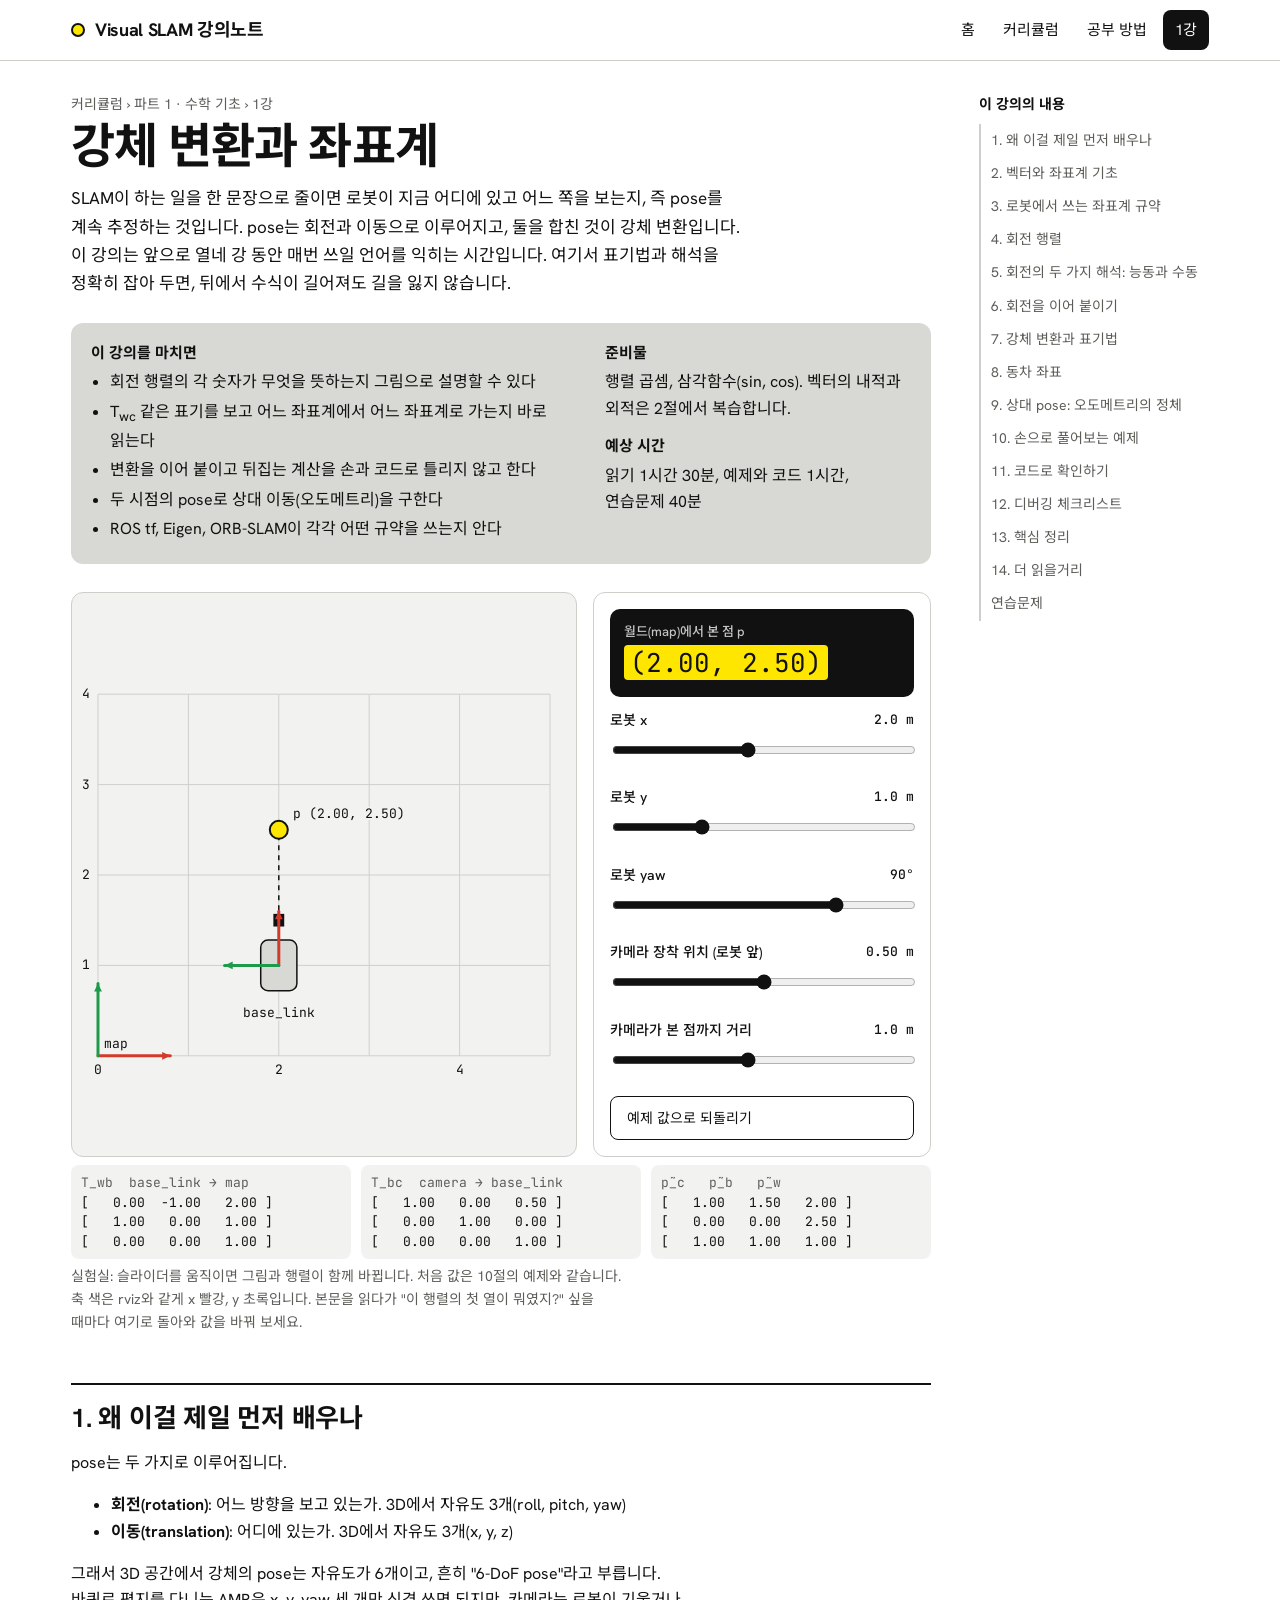
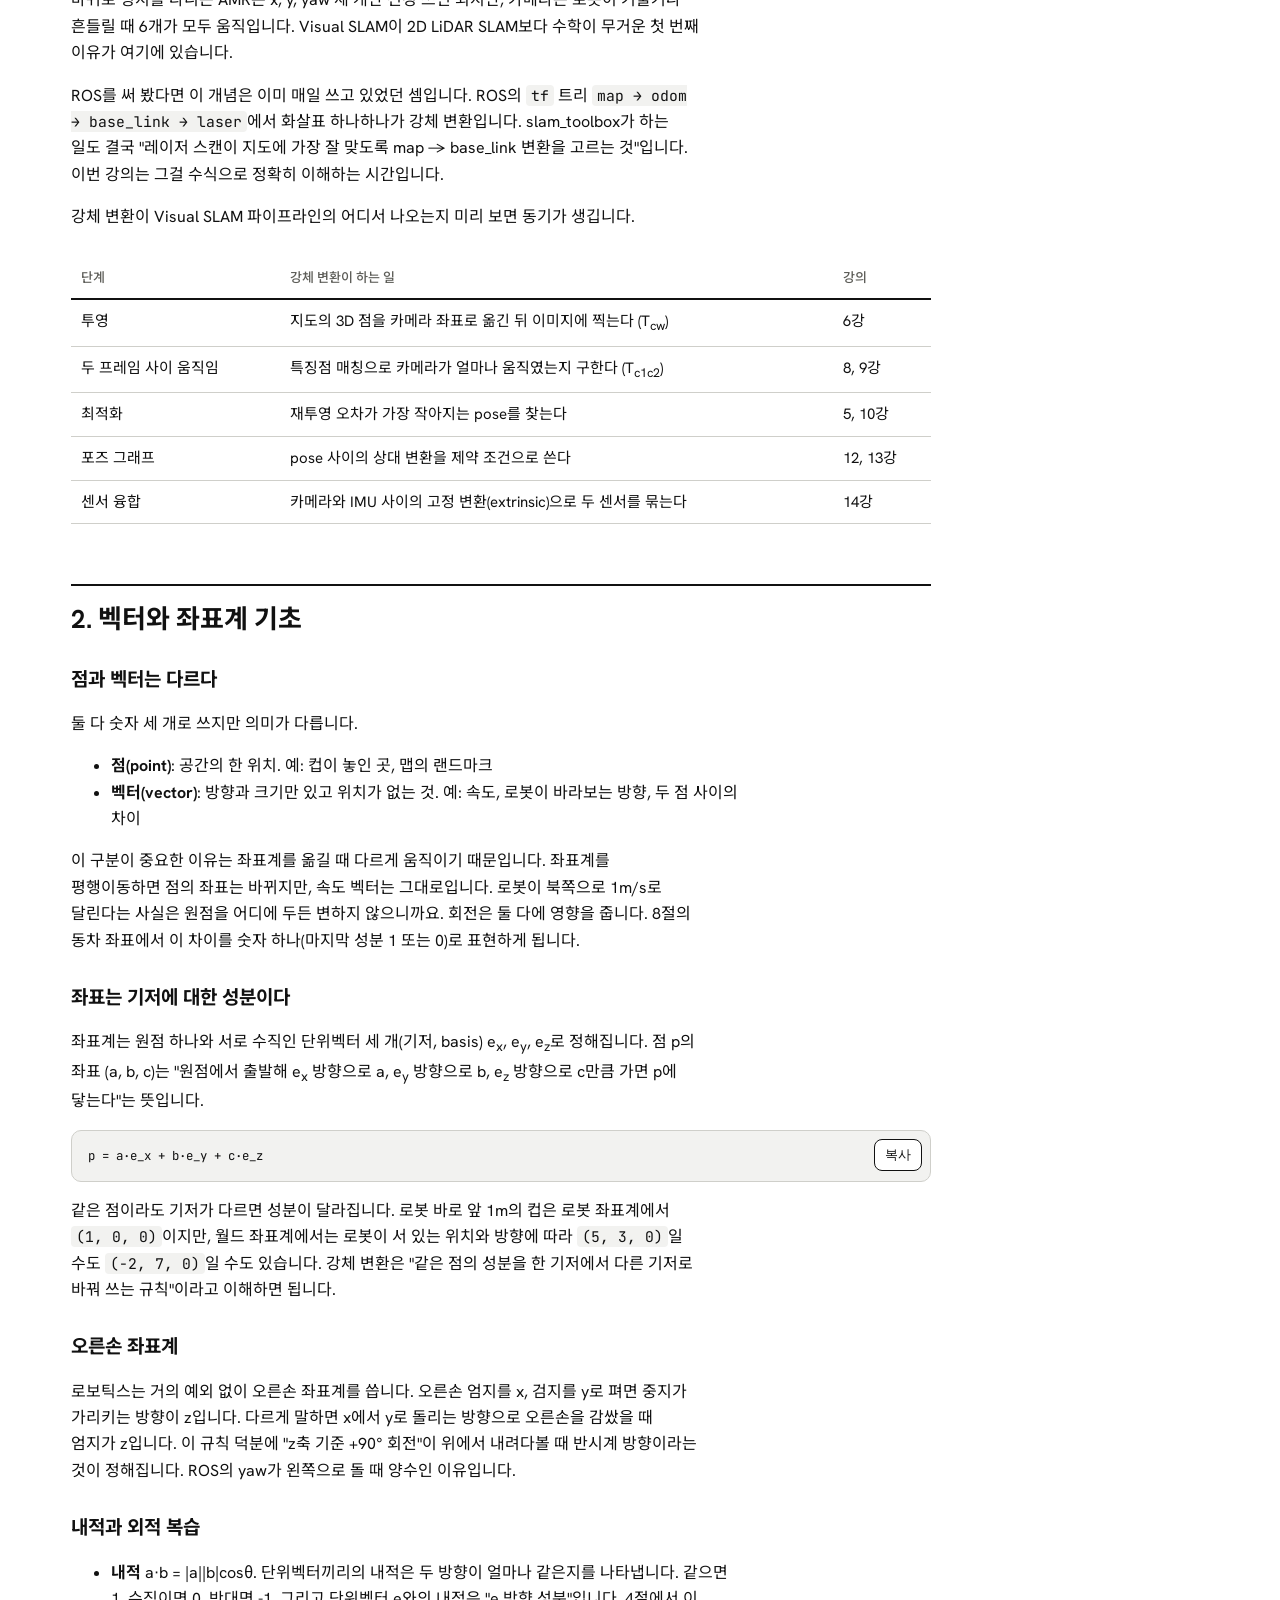
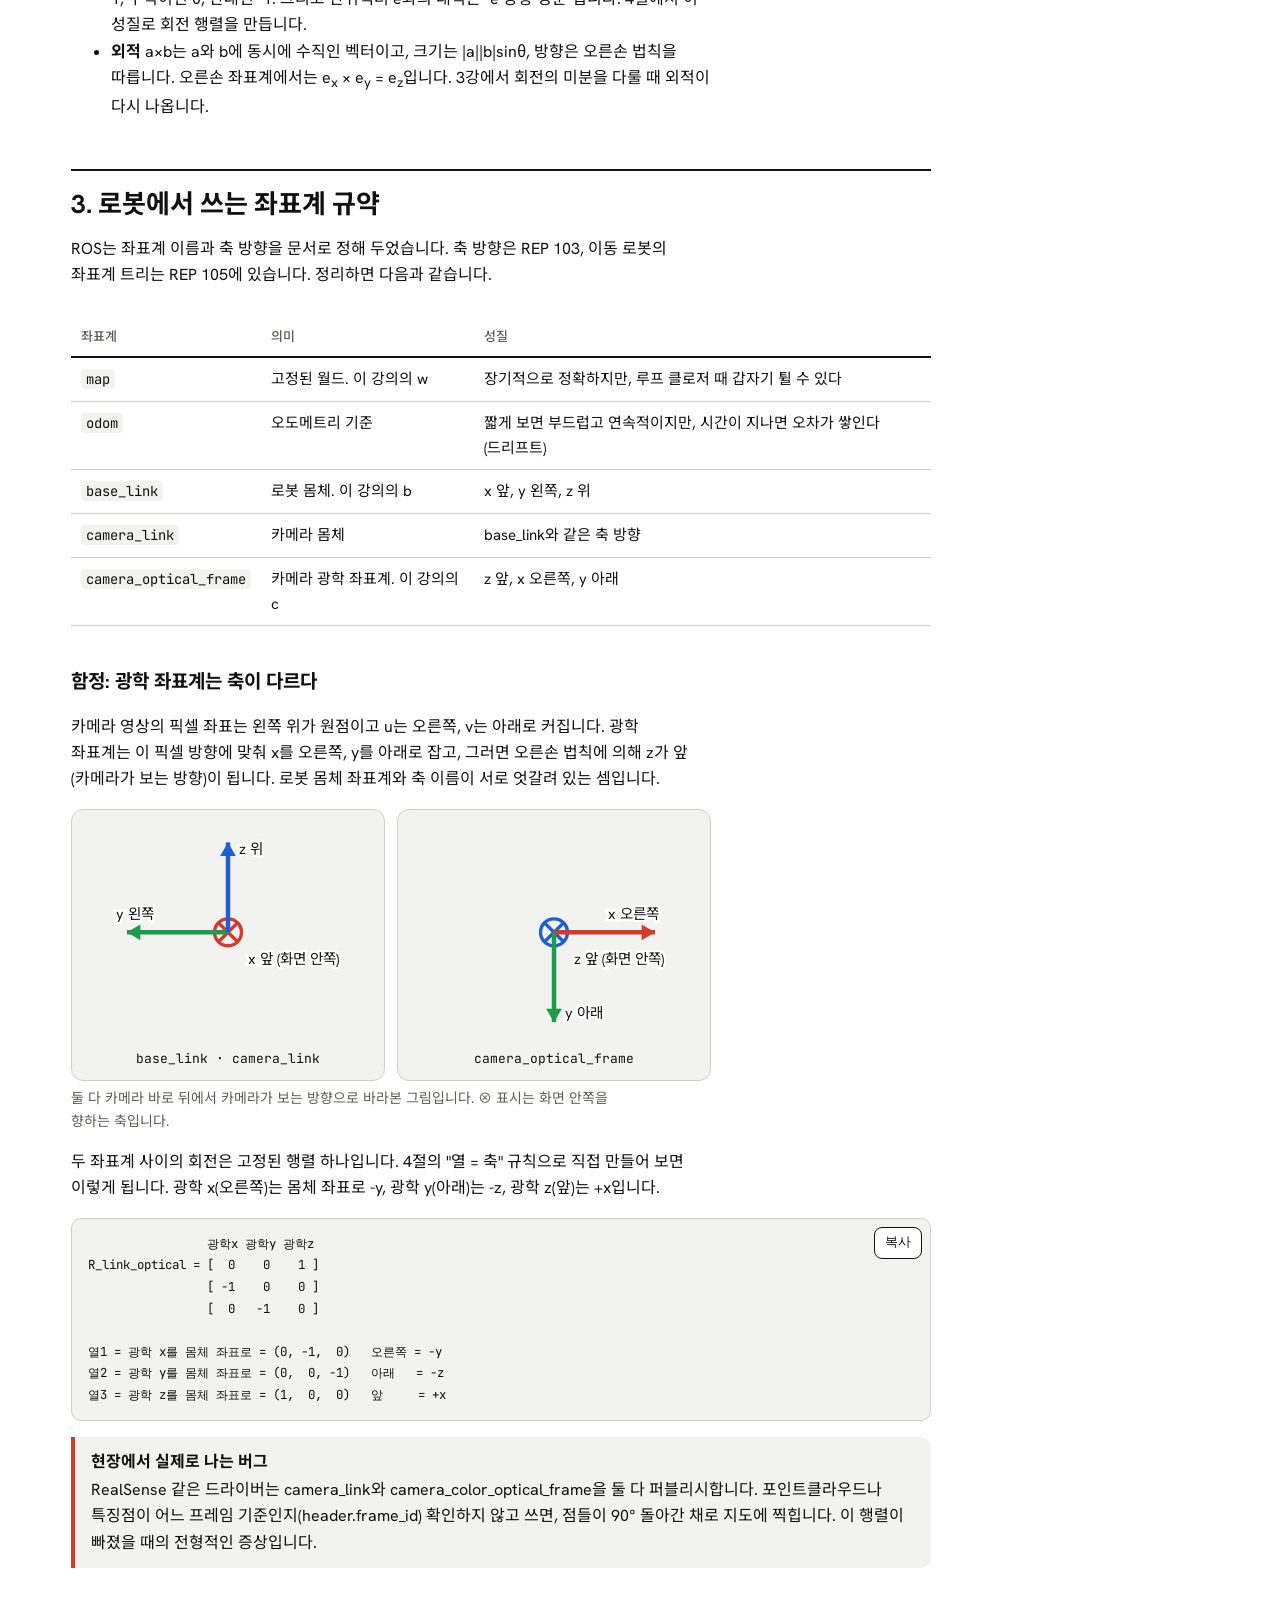
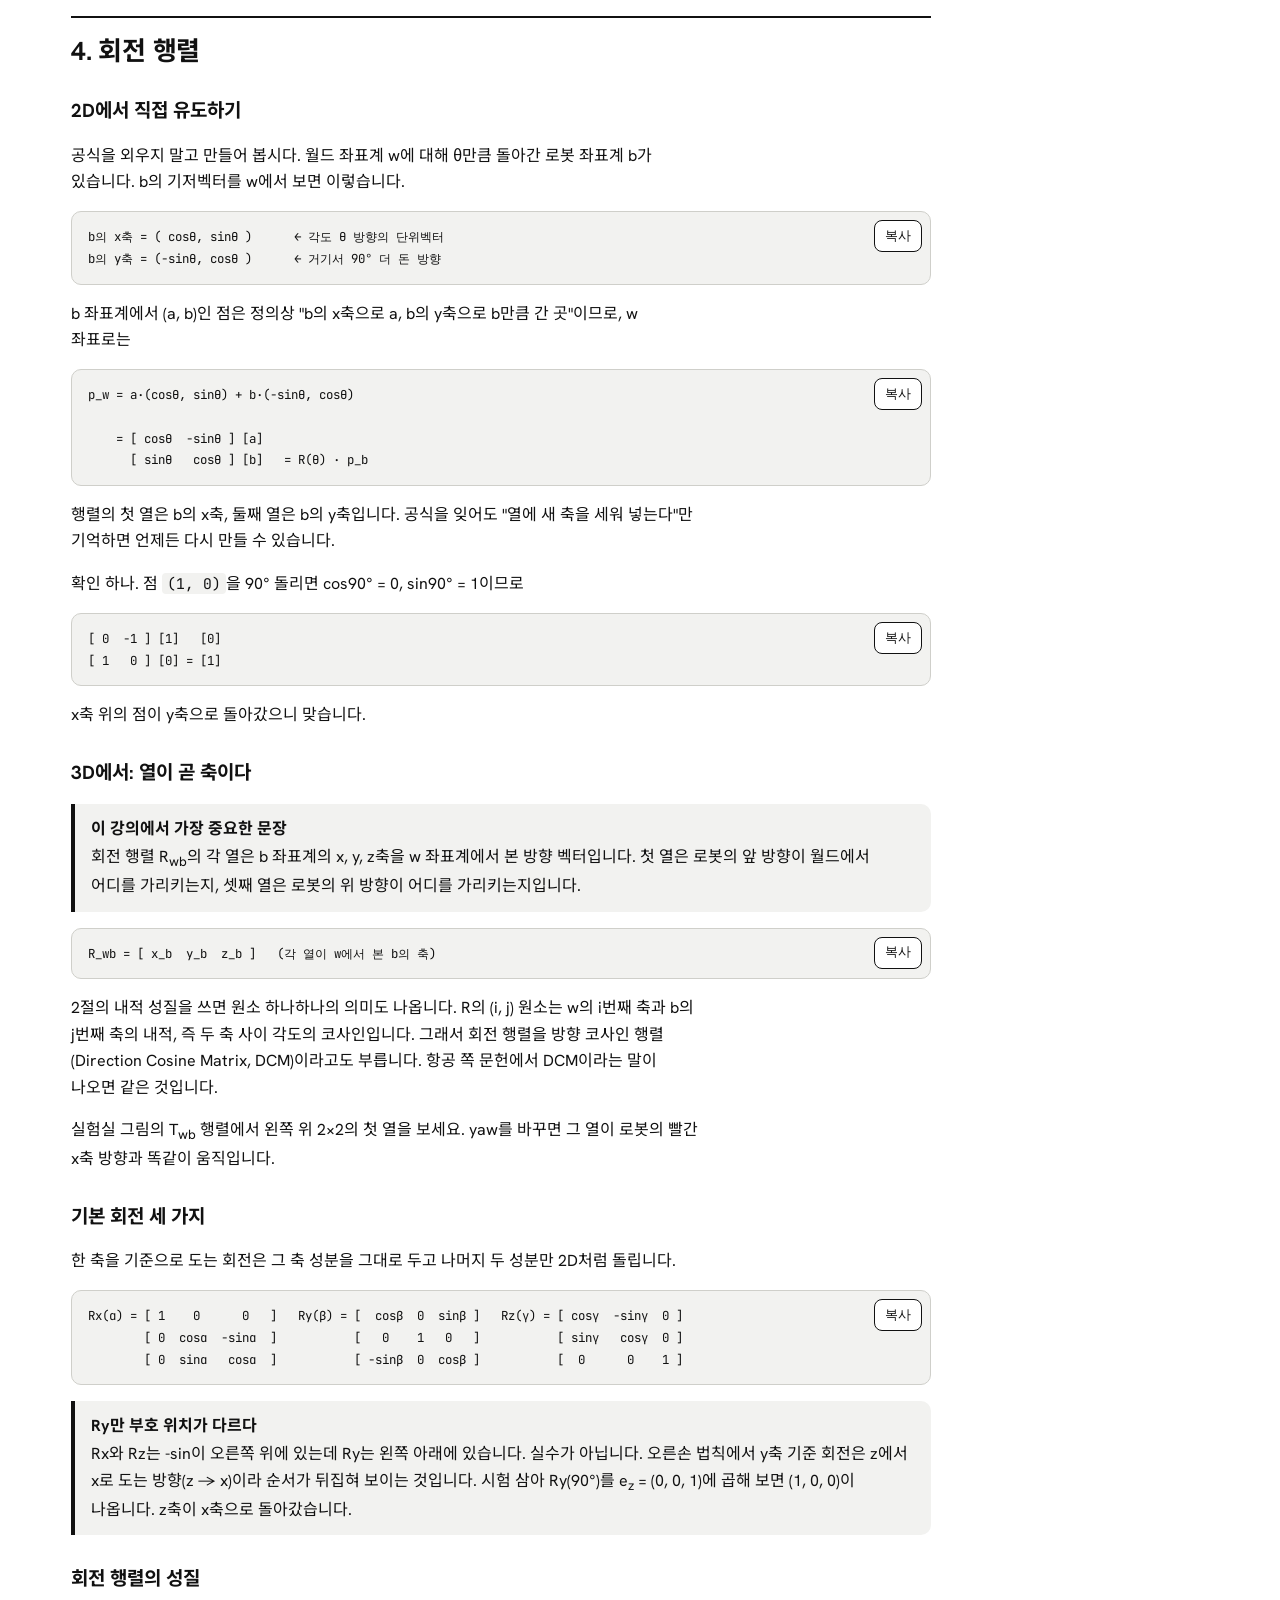
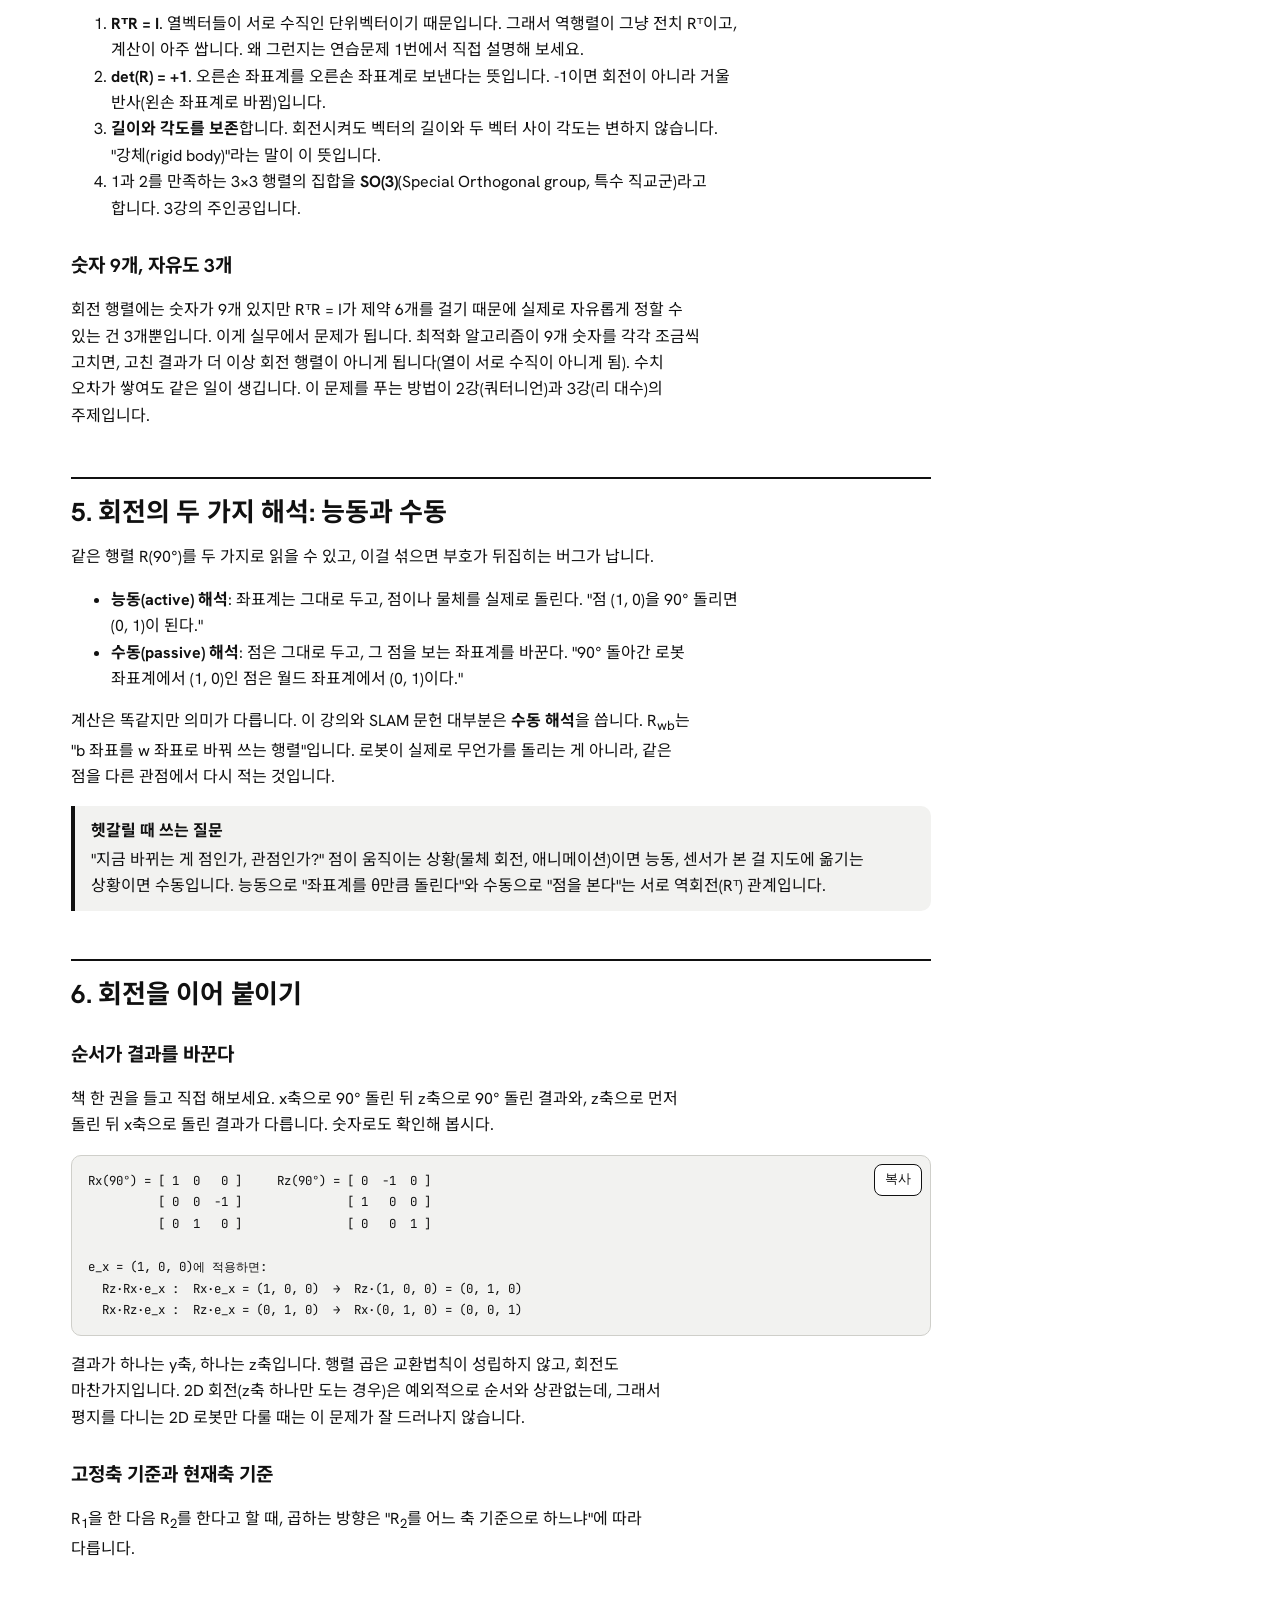
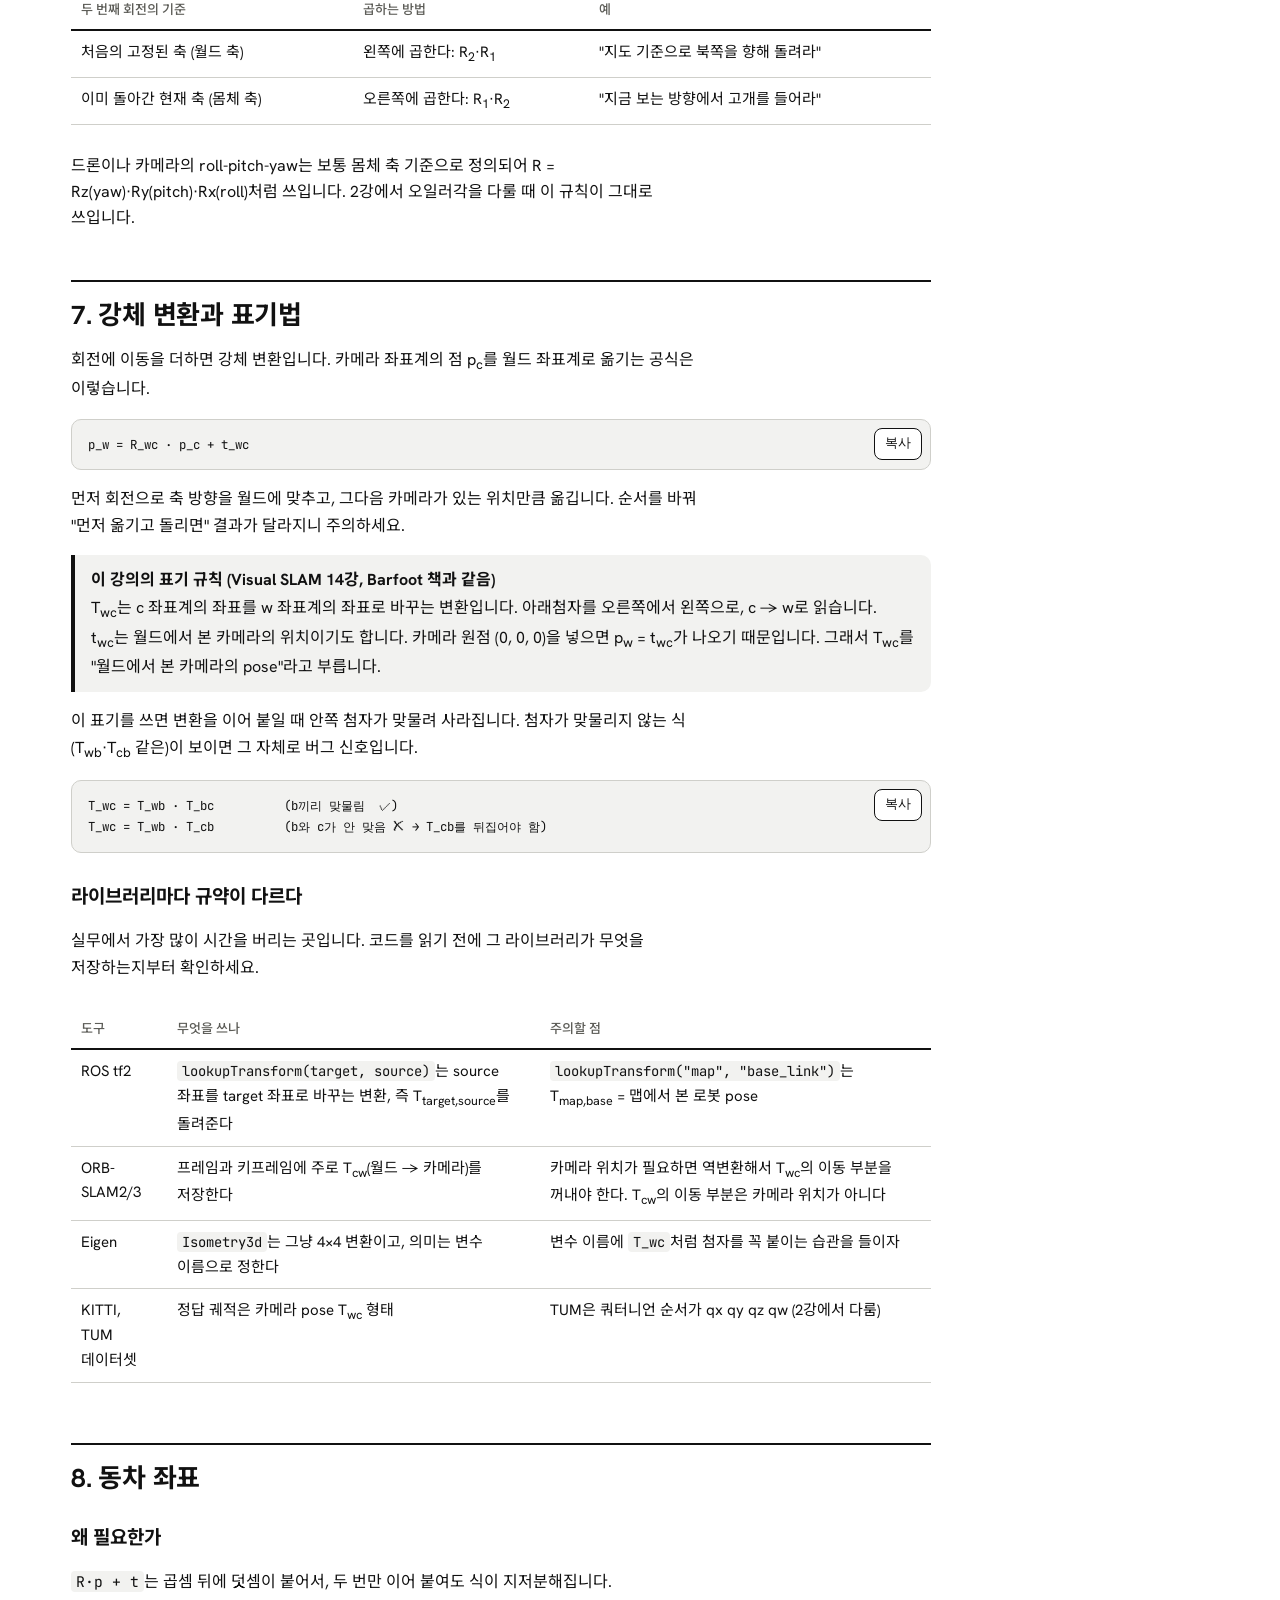
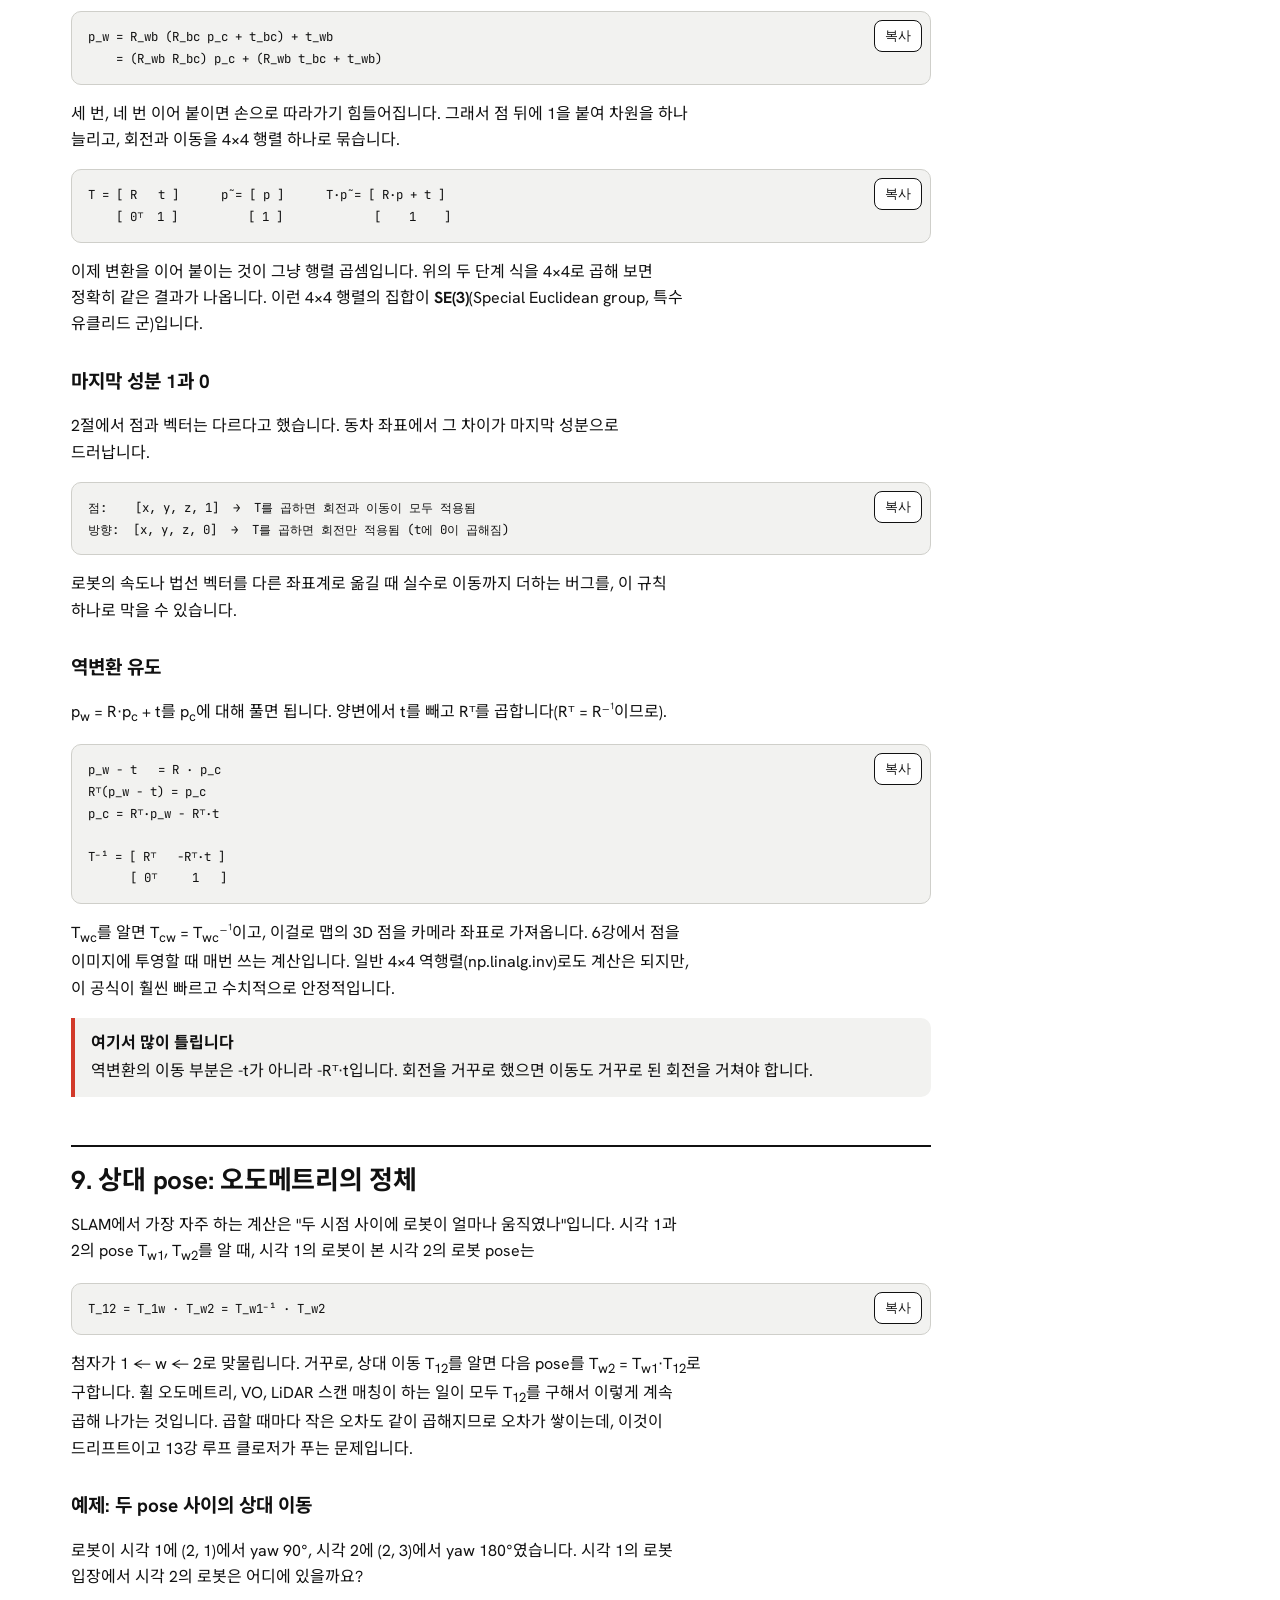
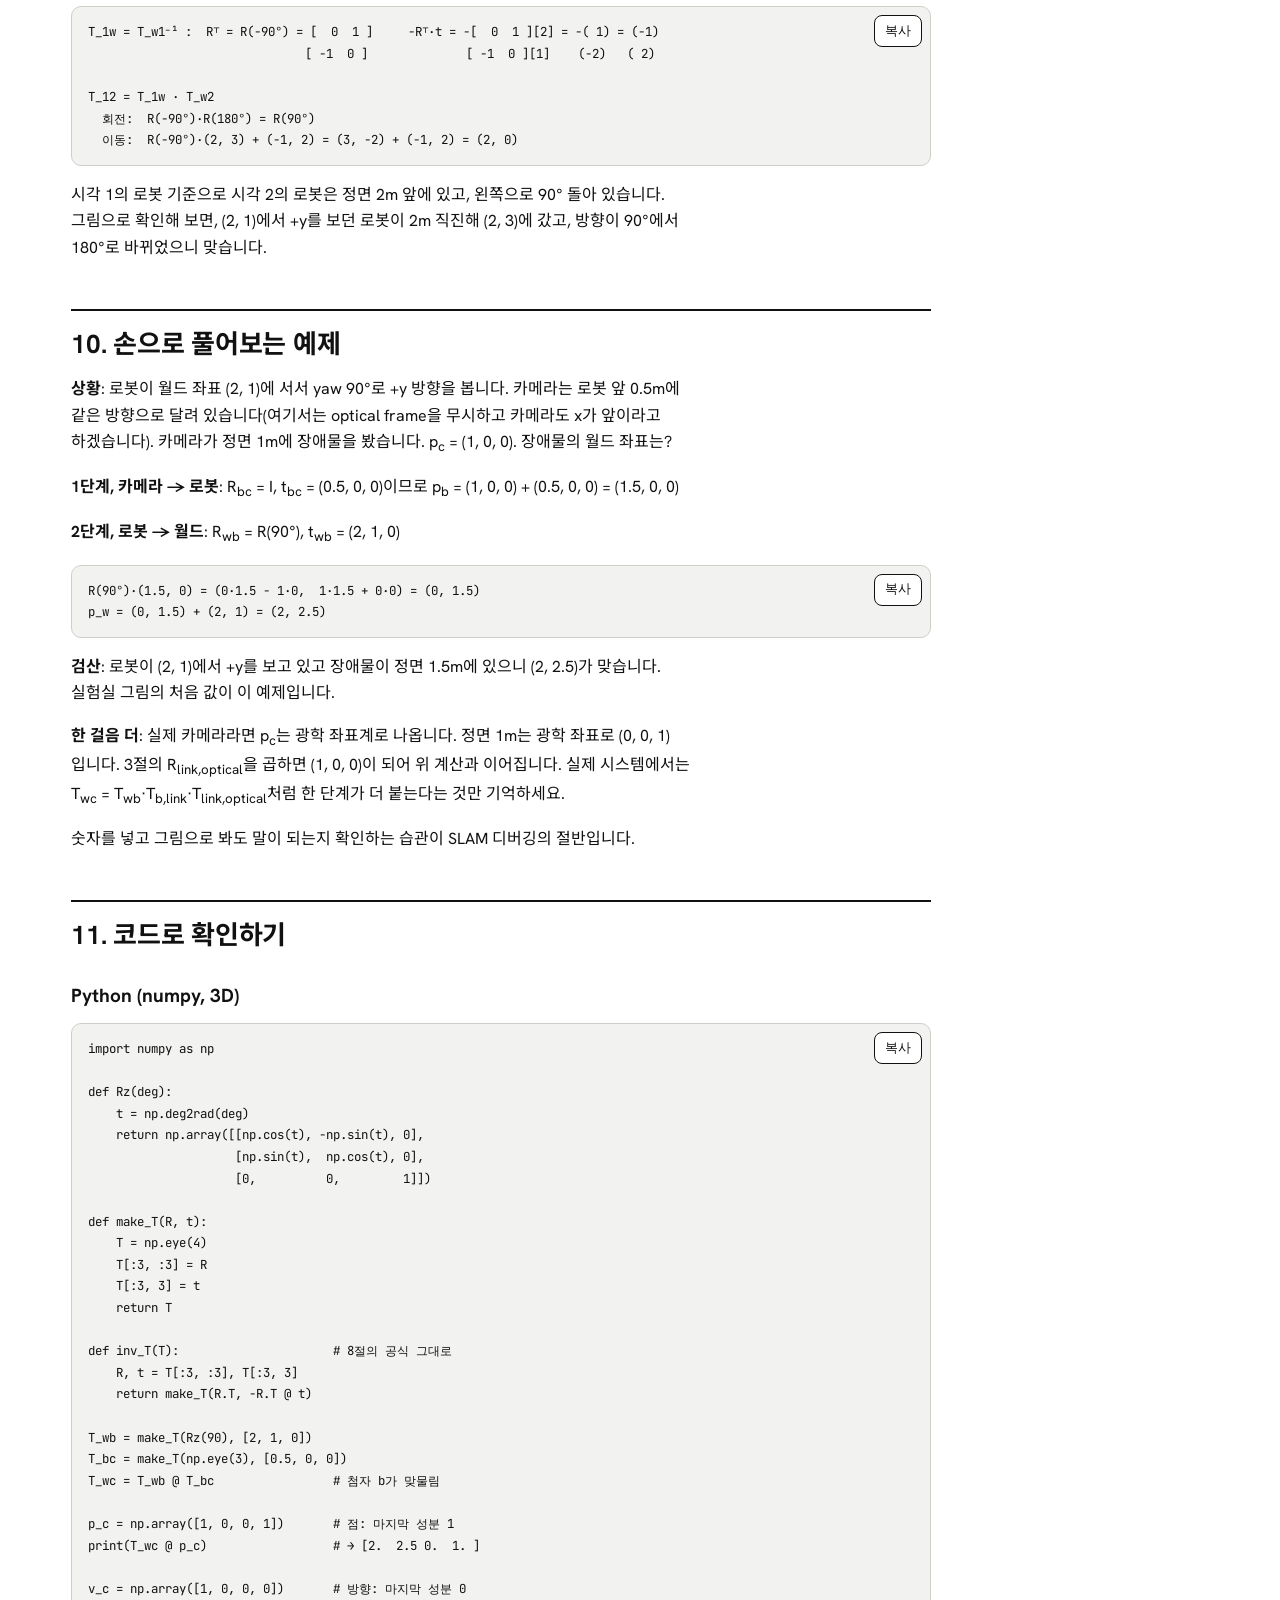
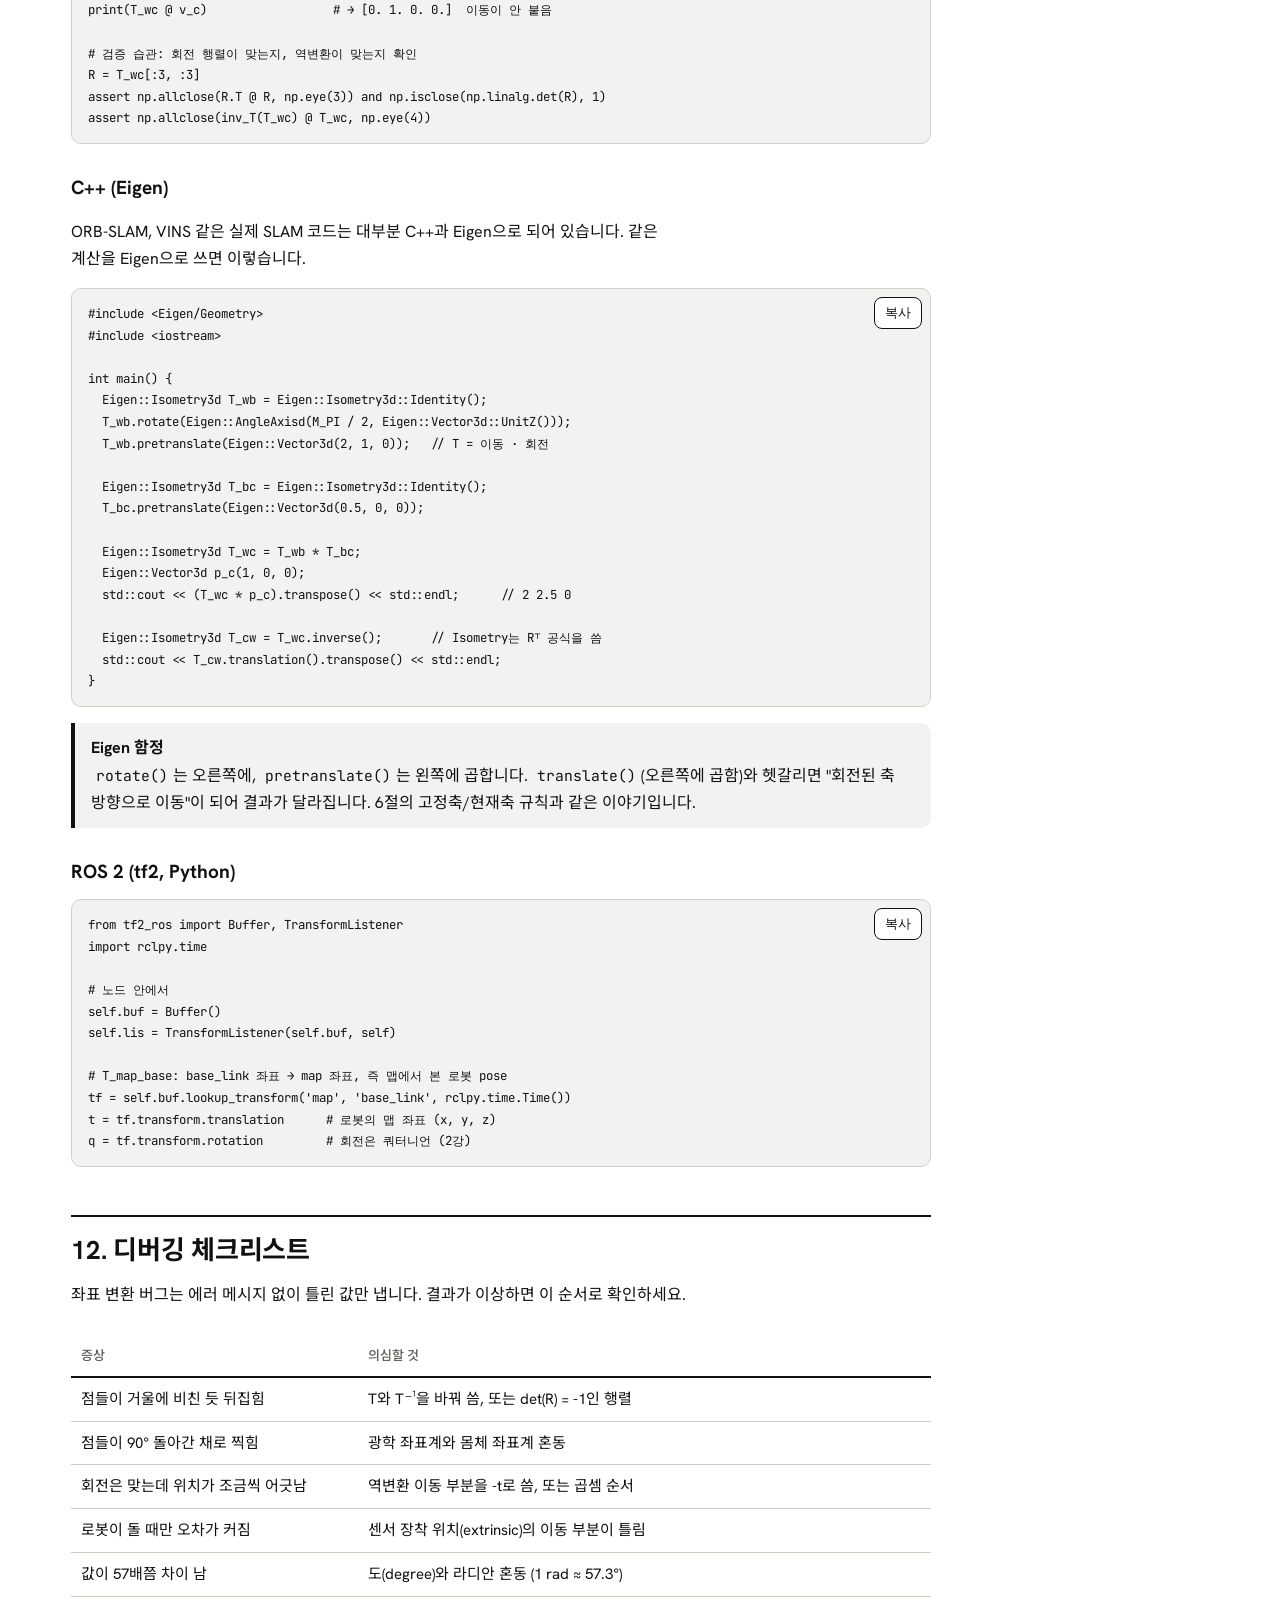
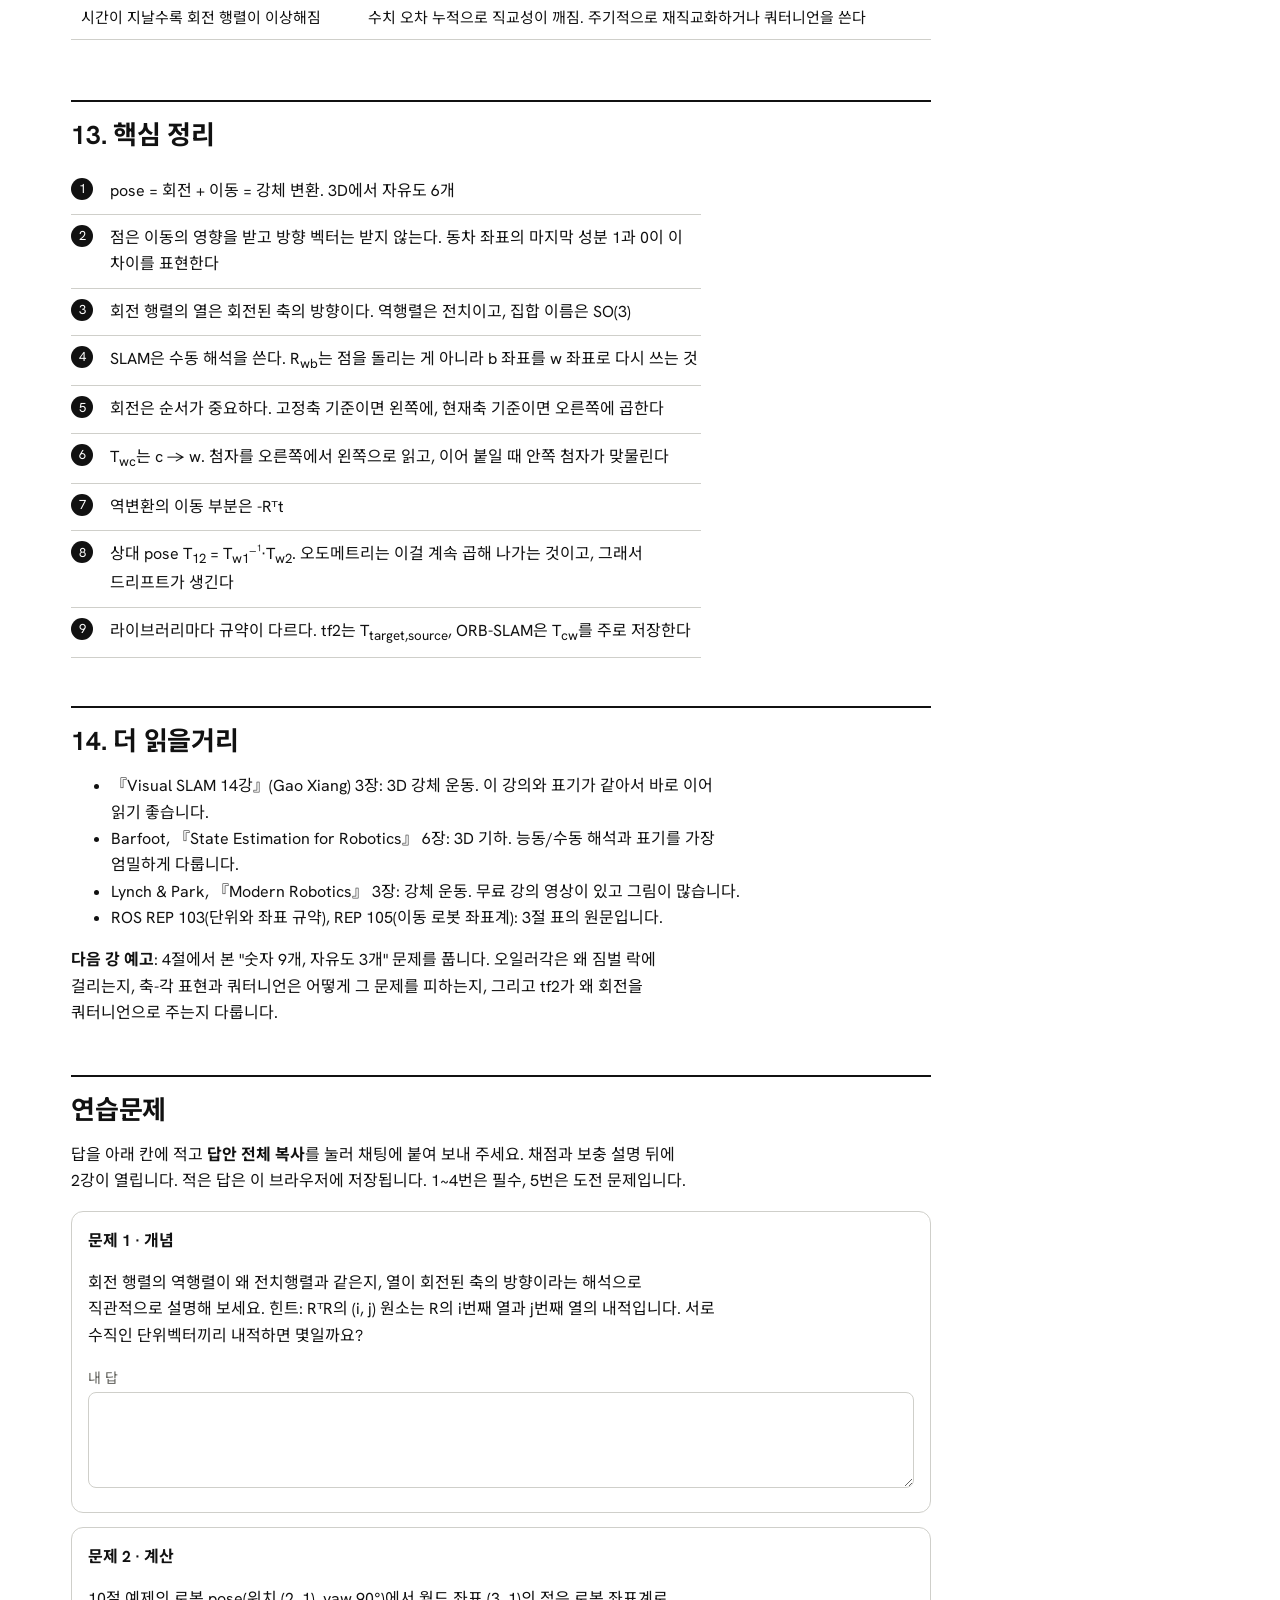
==== commit 23790ac4: "개인 대상 표현을 일반 독자용으로 수정 Co-Authored-By: Claude Opus 5.5 <noreply@anthropic.com> Claude-Session: https:" ====
--- a/lessons/lesson-01.html
+++ b/lessons/lesson-01.html
@@ -51,7 +51,7 @@
   <p>pose는 두 가지로 이루어집니다.</p>
   <ul><li><b>회전(rotation)</b>: 어느 방향을 보고 있는가. 3D에서 자유도 3개(roll, pitch, yaw)</li><li><b>이동(translation)</b>: 어디에 있는가. 3D에서 자유도 3개(x, y, z)</li></ul>
   <p>그래서 3D 공간에서 강체의 pose는 자유도가 6개이고, 흔히 "6-DoF pose"라고 부릅니다. 바퀴로 평지를 다니는 AMR은 x, y, yaw 세 개만 신경 쓰면 되지만, 카메라는 로봇이 기울거나 흔들릴 때 6개가 모두 움직입니다. Visual SLAM이 2D LiDAR SLAM보다 수학이 무거운 첫 번째 이유가 여기에 있습니다.</p>
-  <p>찬희님은 사실 이 개념을 이미 매일 쓰고 있습니다. ROS의 <code>tf</code> 트리 <code>map → odom → base_link → laser</code>에서 화살표 하나하나가 강체 변환입니다. slam_toolbox가 하는 일도 결국 "레이저 스캔이 지도에 가장 잘 맞도록 map → base_link 변환을 고르는 것"입니다. 이번 강의는 그걸 수식으로 정확히 이해하는 시간입니다.</p>
+  <p>ROS를 써 봤다면 이 개념은 이미 매일 쓰고 있었던 셈입니다. ROS의 <code>tf</code> 트리 <code>map → odom → base_link → laser</code>에서 화살표 하나하나가 강체 변환입니다. slam_toolbox가 하는 일도 결국 "레이저 스캔이 지도에 가장 잘 맞도록 map → base_link 변환을 고르는 것"입니다. 이번 강의는 그걸 수식으로 정확히 이해하는 시간입니다.</p>
   <p>강체 변환이 Visual SLAM 파이프라인의 어디서 나오는지 미리 보면 동기가 생깁니다.</p>
   <div class="scroll"><table>
     <thead><tr><th>단계</th><th>강체 변환이 하는 일</th><th>강의</th></tr></thead>
@@ -179,7 +179,7 @@
 e_x = (1, 0, 0)에 적용하면:
   Rz·Rx·e_x :  Rx·e_x = (1, 0, 0)  →  Rz·(1, 0, 0) = (0, 1, 0)
   Rx·Rz·e_x :  Rz·e_x = (0, 1, 0)  →  Rx·(0, 1, 0) = (0, 0, 1)</code></pre>
-  <p>결과가 하나는 y축, 하나는 z축입니다. 행렬 곱은 교환법칙이 성립하지 않고, 회전도 마찬가지입니다. 2D 회전(z축 하나만 도는 경우)은 예외적으로 순서와 상관없는데, 그래서 2D AMR만 다룰 때는 이 문제를 겪을 일이 적었을 겁니다.</p>
+  <p>결과가 하나는 y축, 하나는 z축입니다. 행렬 곱은 교환법칙이 성립하지 않고, 회전도 마찬가지입니다. 2D 회전(z축 하나만 도는 경우)은 예외적으로 순서와 상관없는데, 그래서 평지를 다니는 2D 로봇만 다룰 때는 이 문제가 잘 드러나지 않습니다.</p>
   <h3>고정축 기준과 현재축 기준</h3>
   <p>R<sub>1</sub>을 한 다음 R<sub>2</sub>를 한다고 할 때, 곱하는 방향은 "R<sub>2</sub>를 어느 축 기준으로 하느냐"에 따라 다릅니다.</p>
   <div class="scroll"><table>
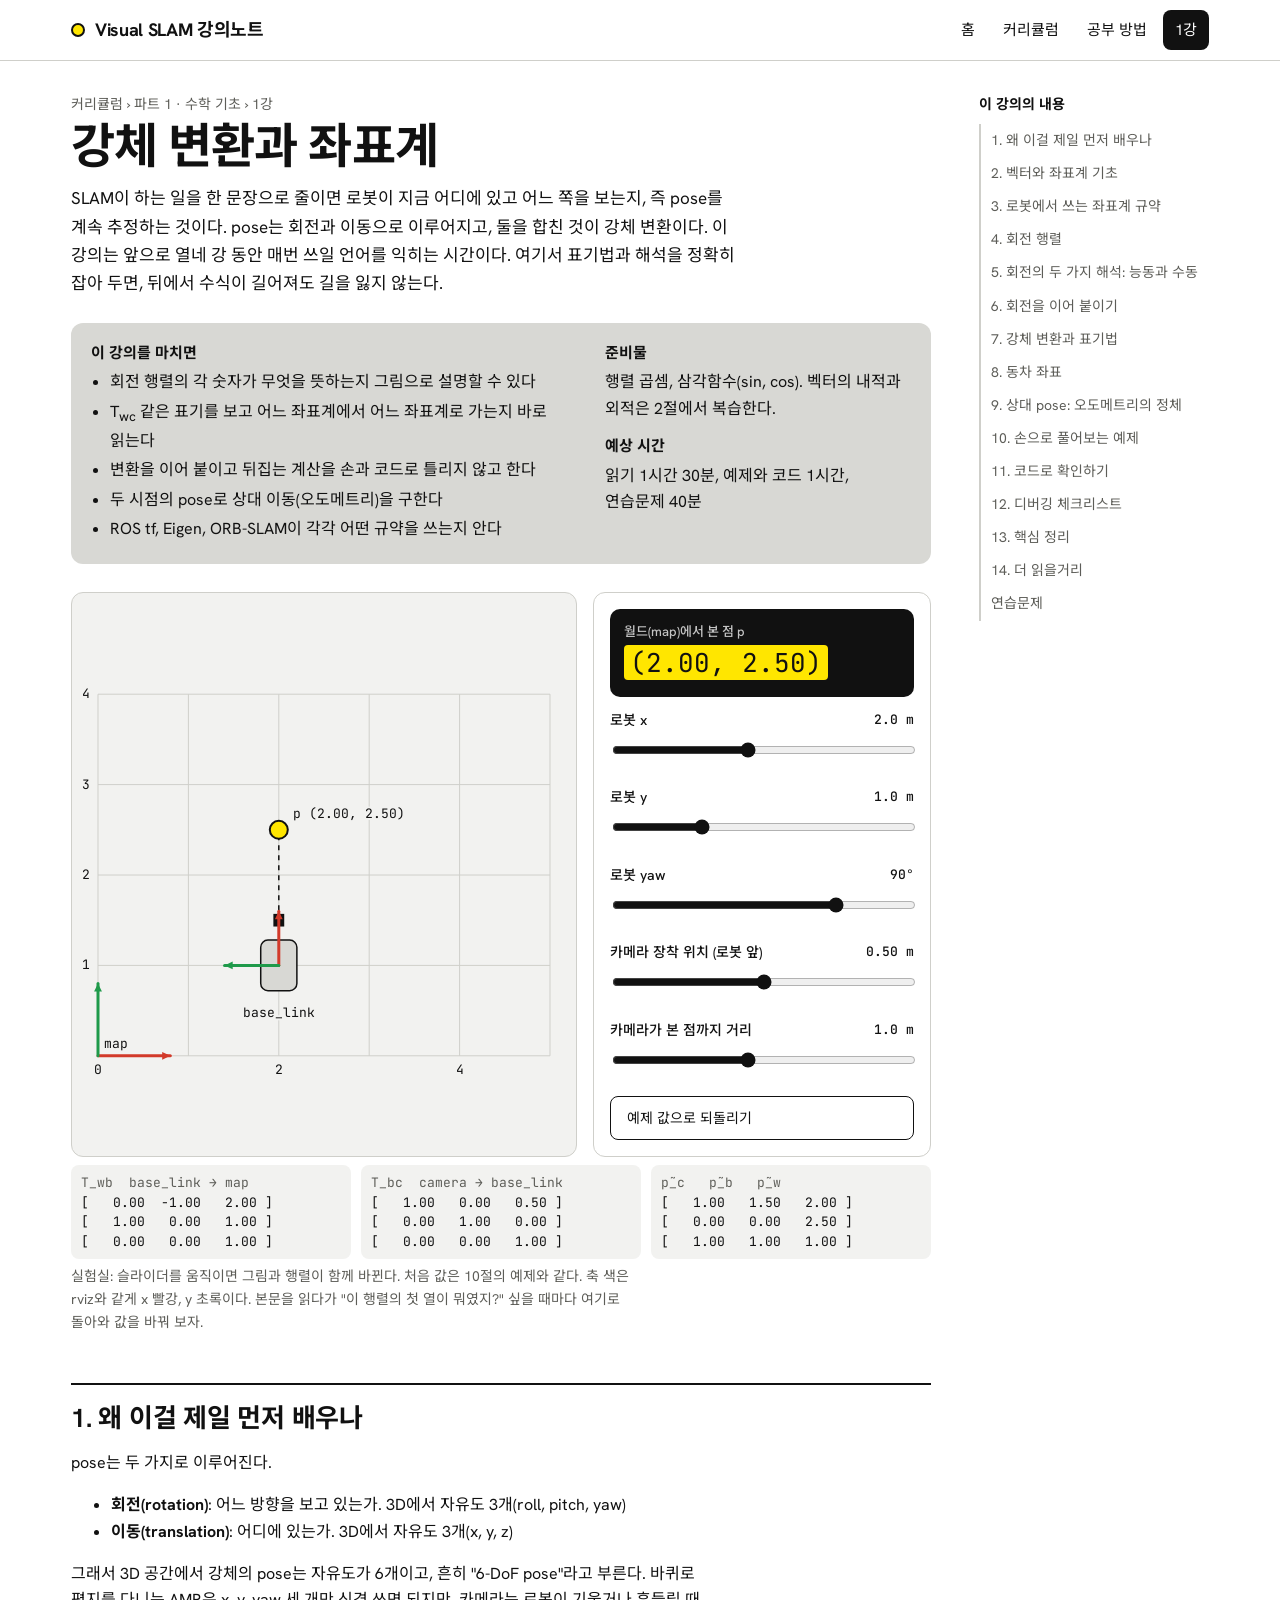
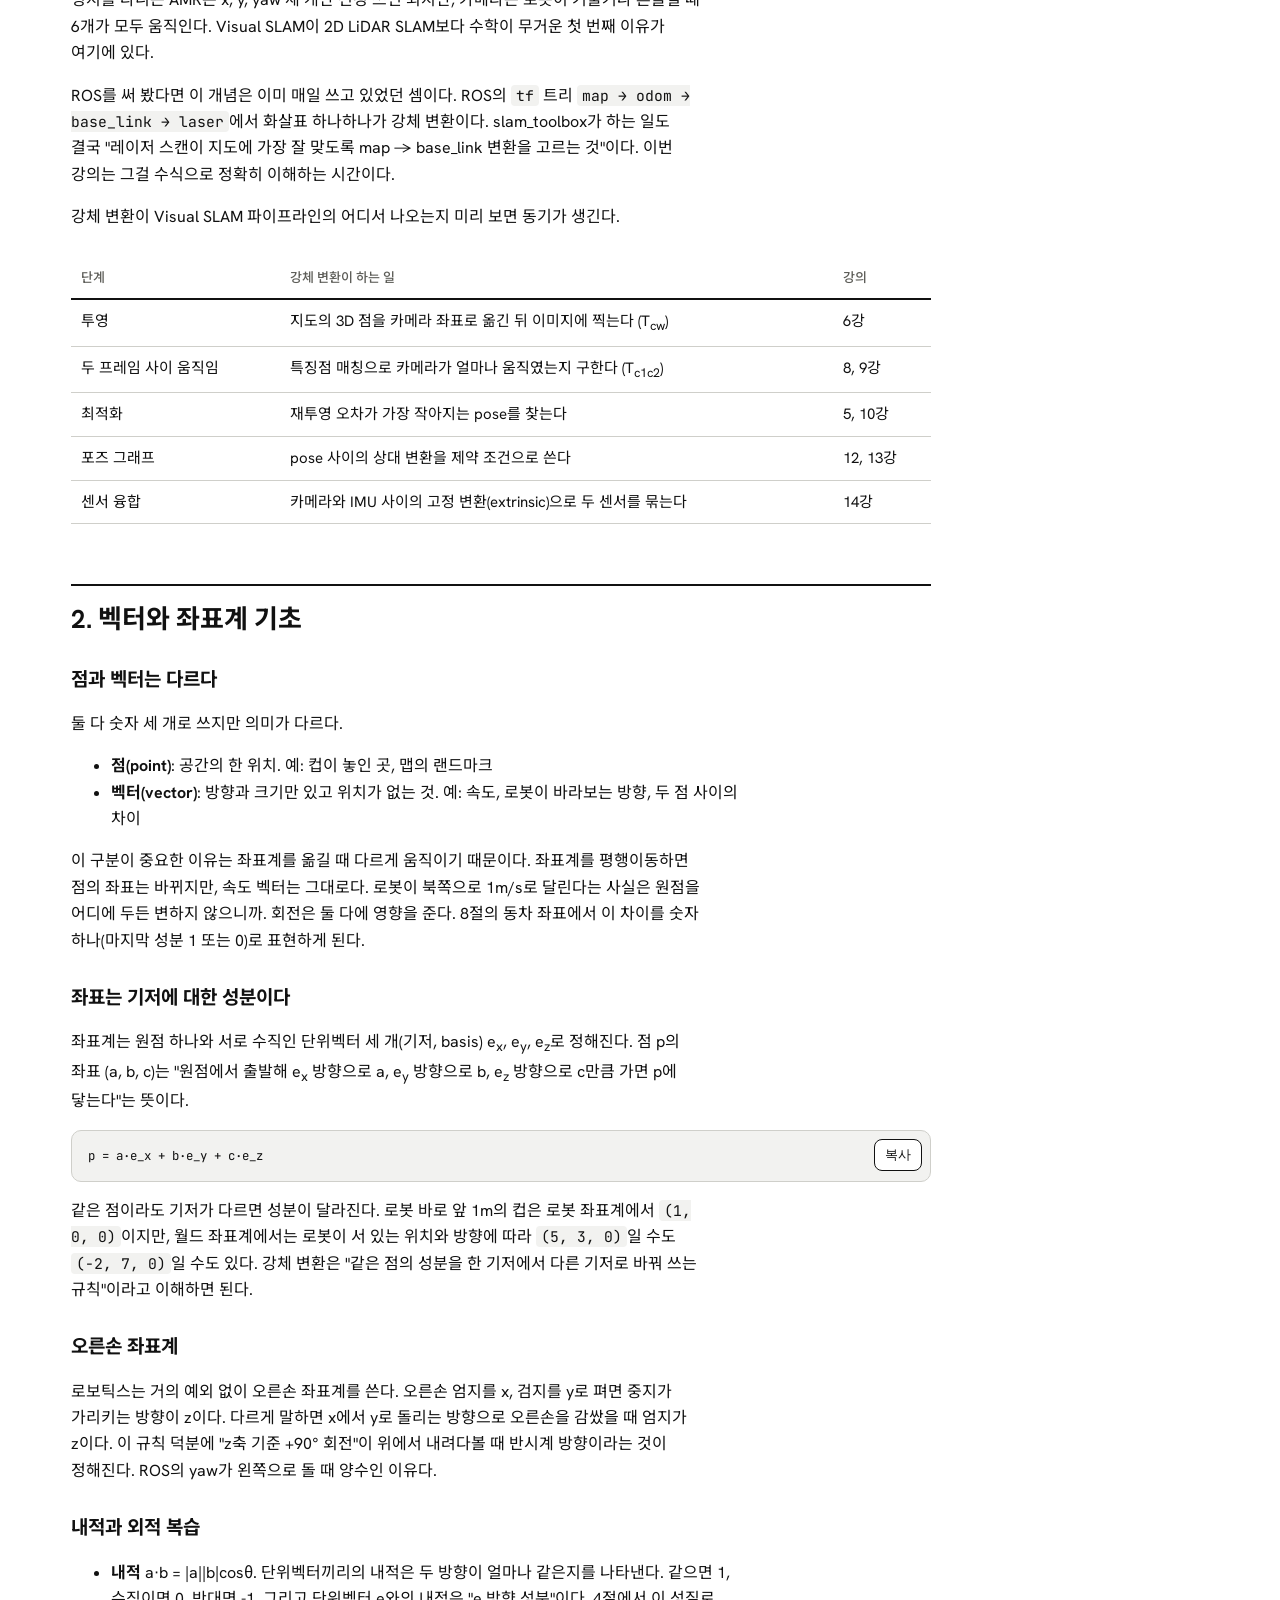
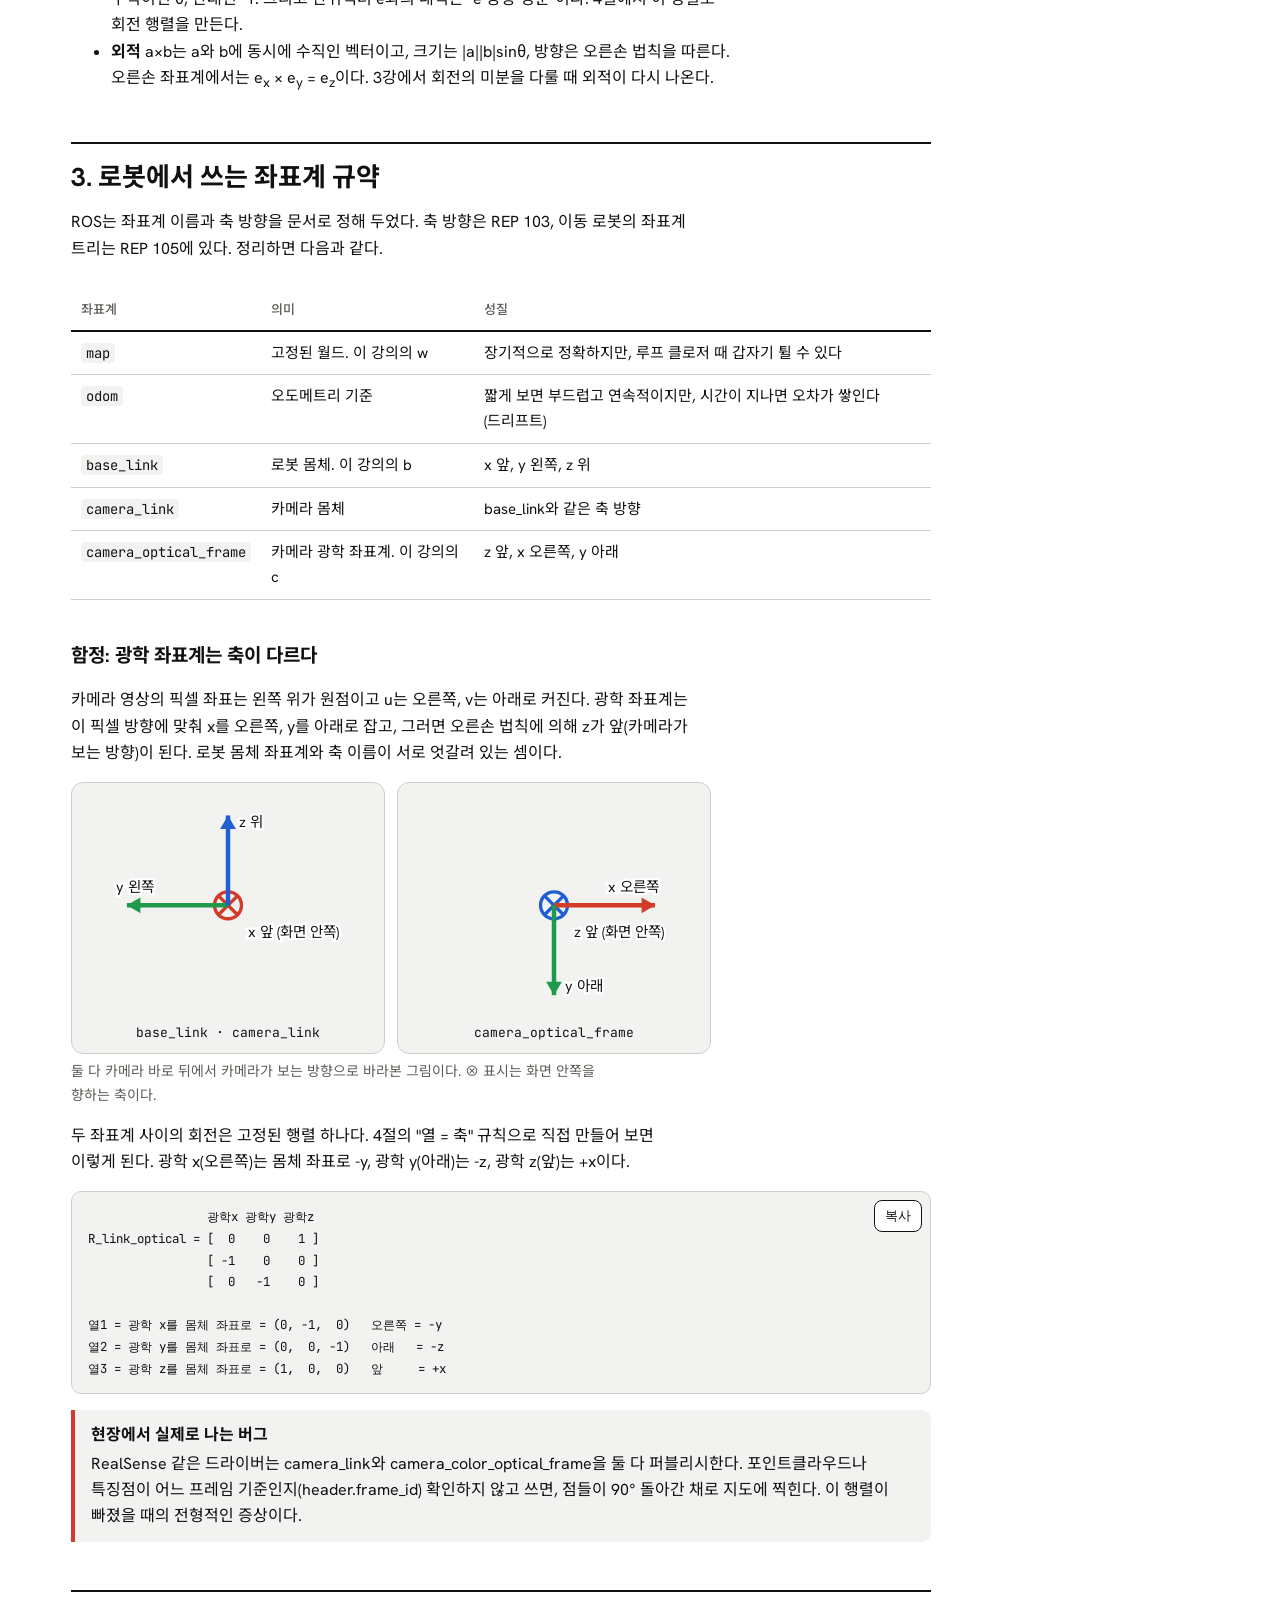
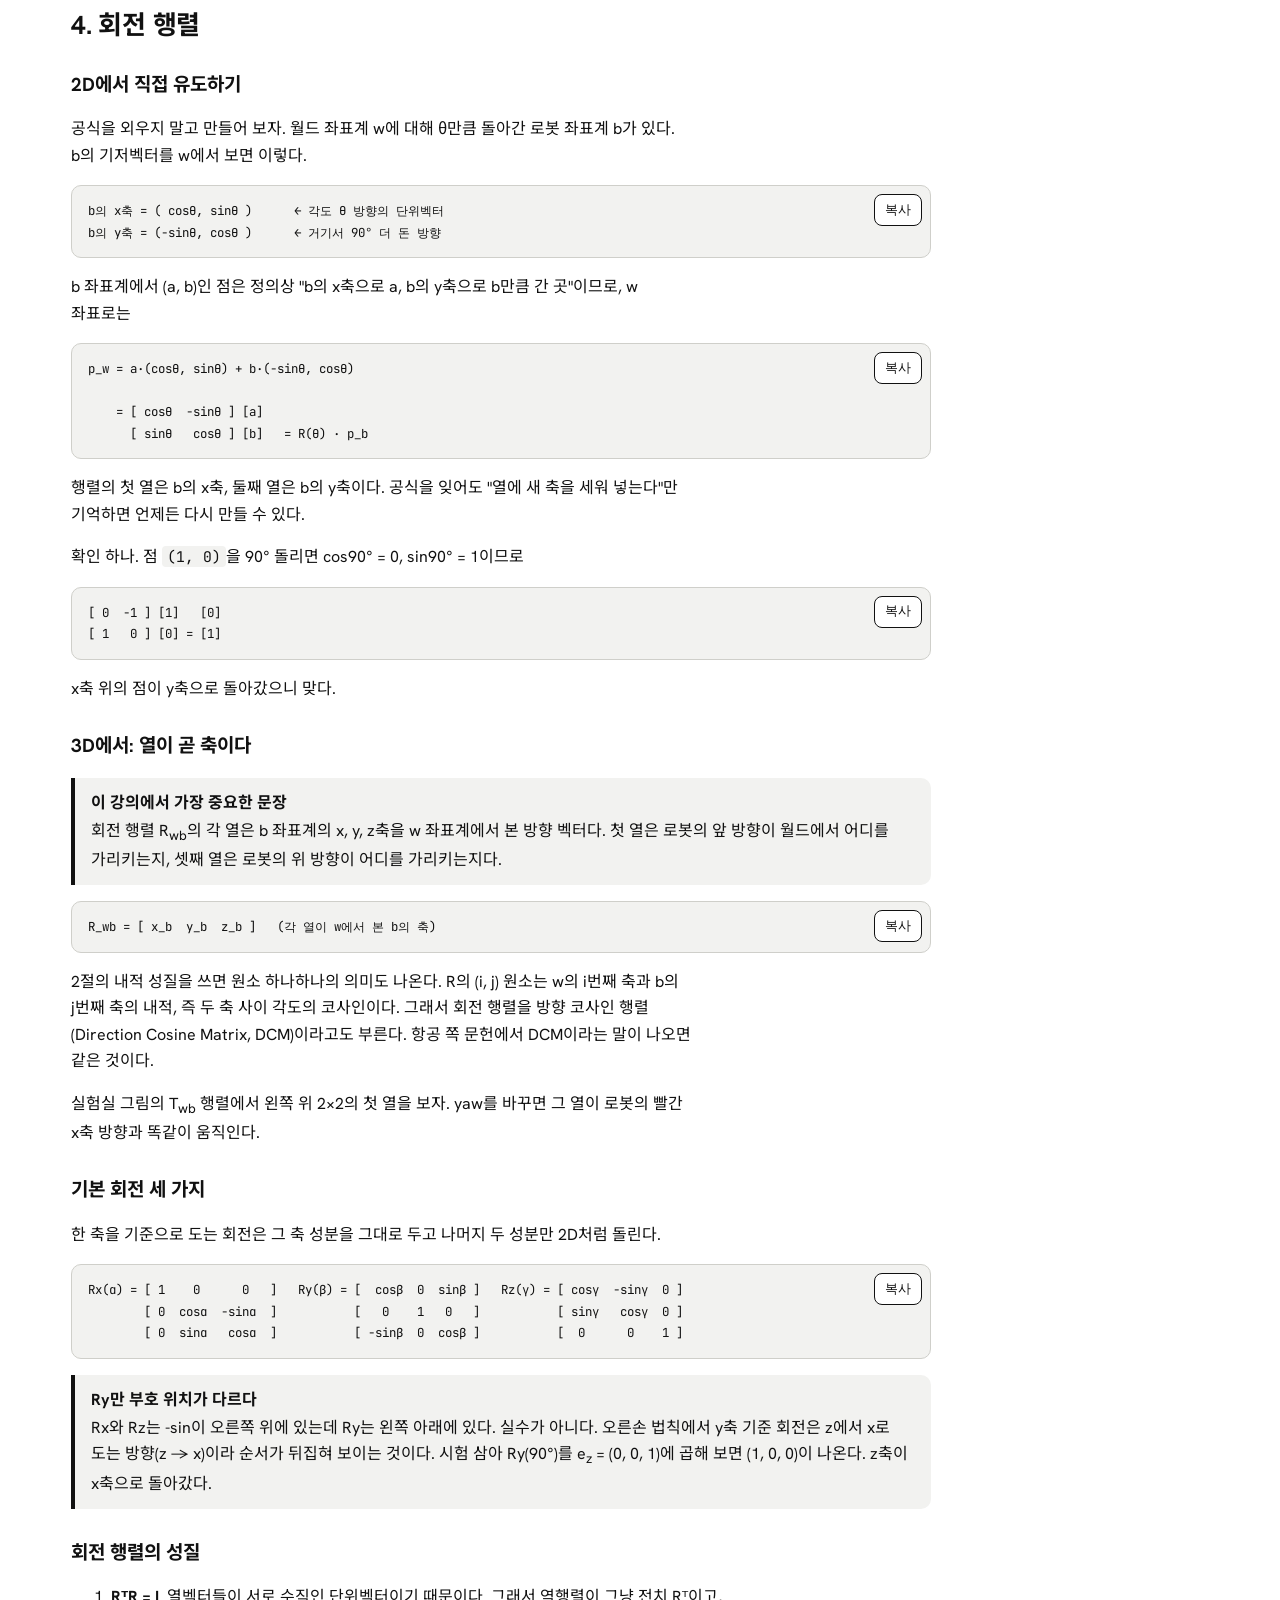
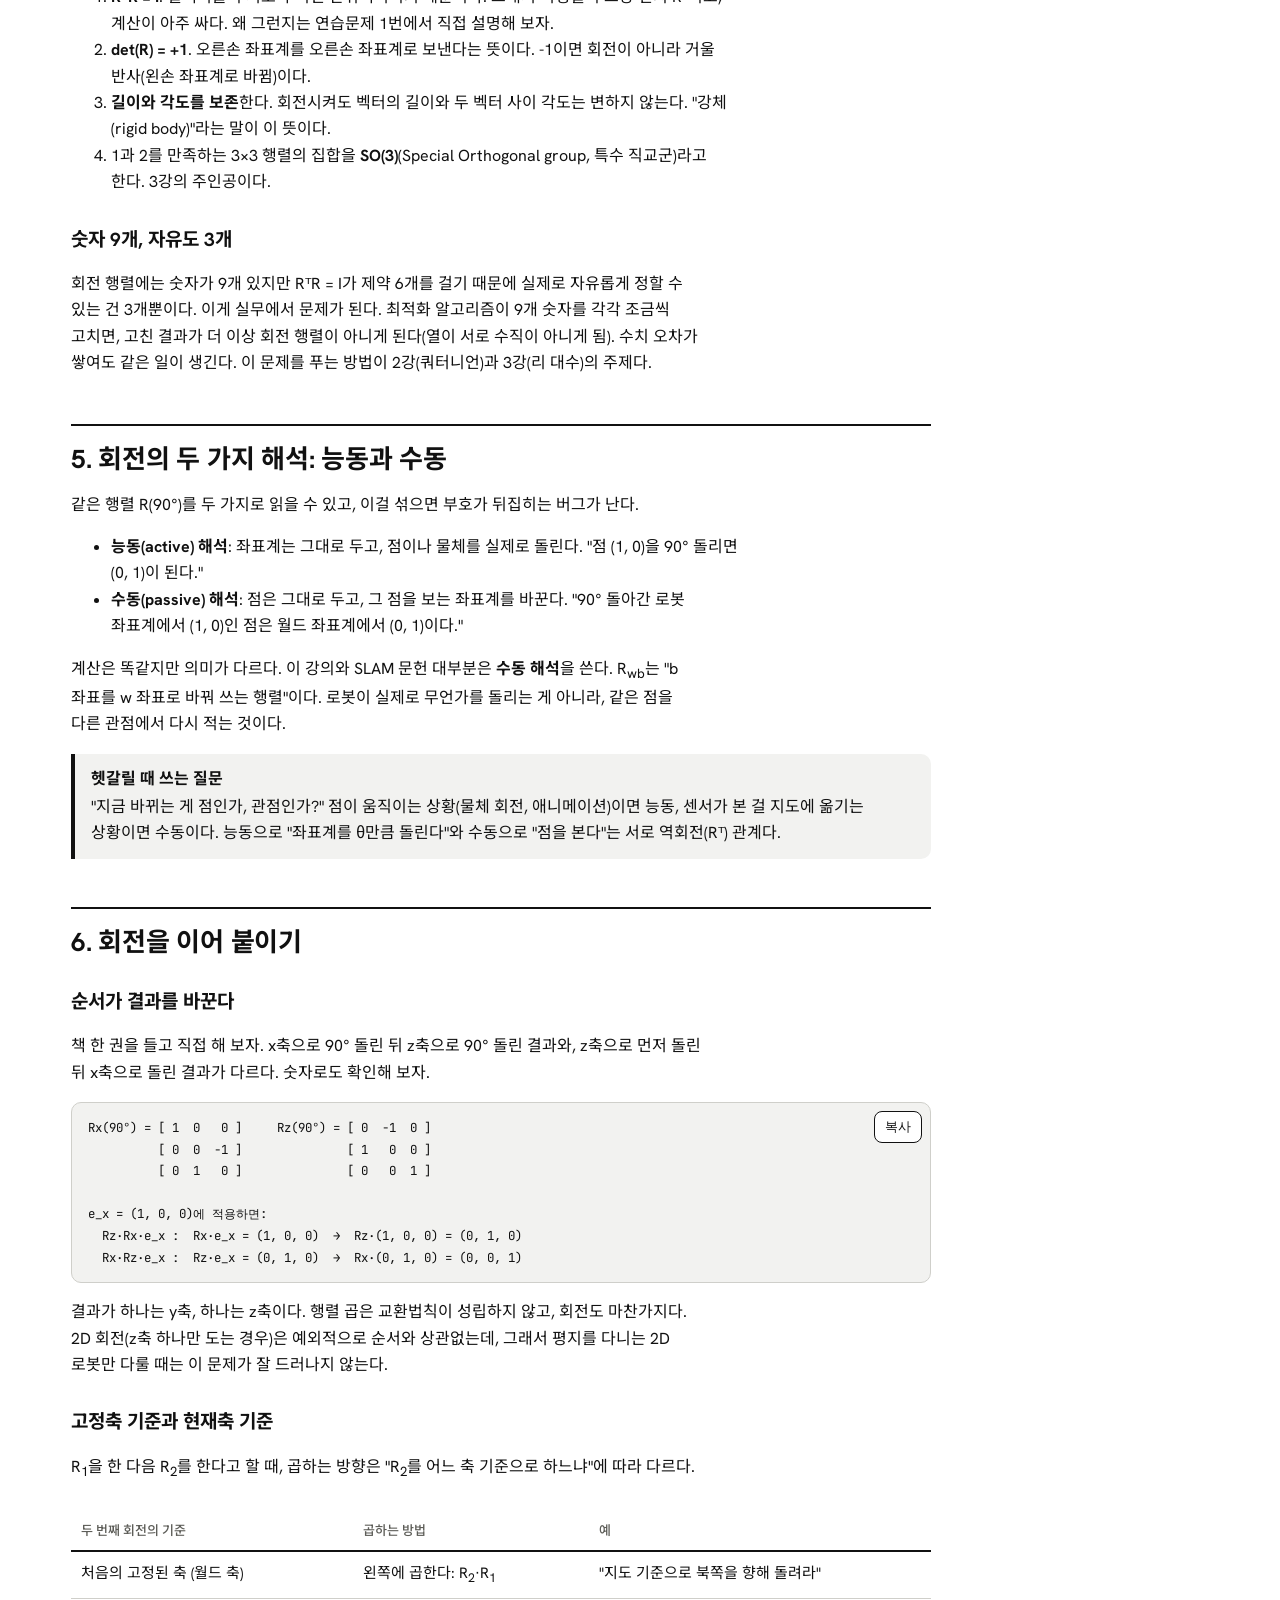
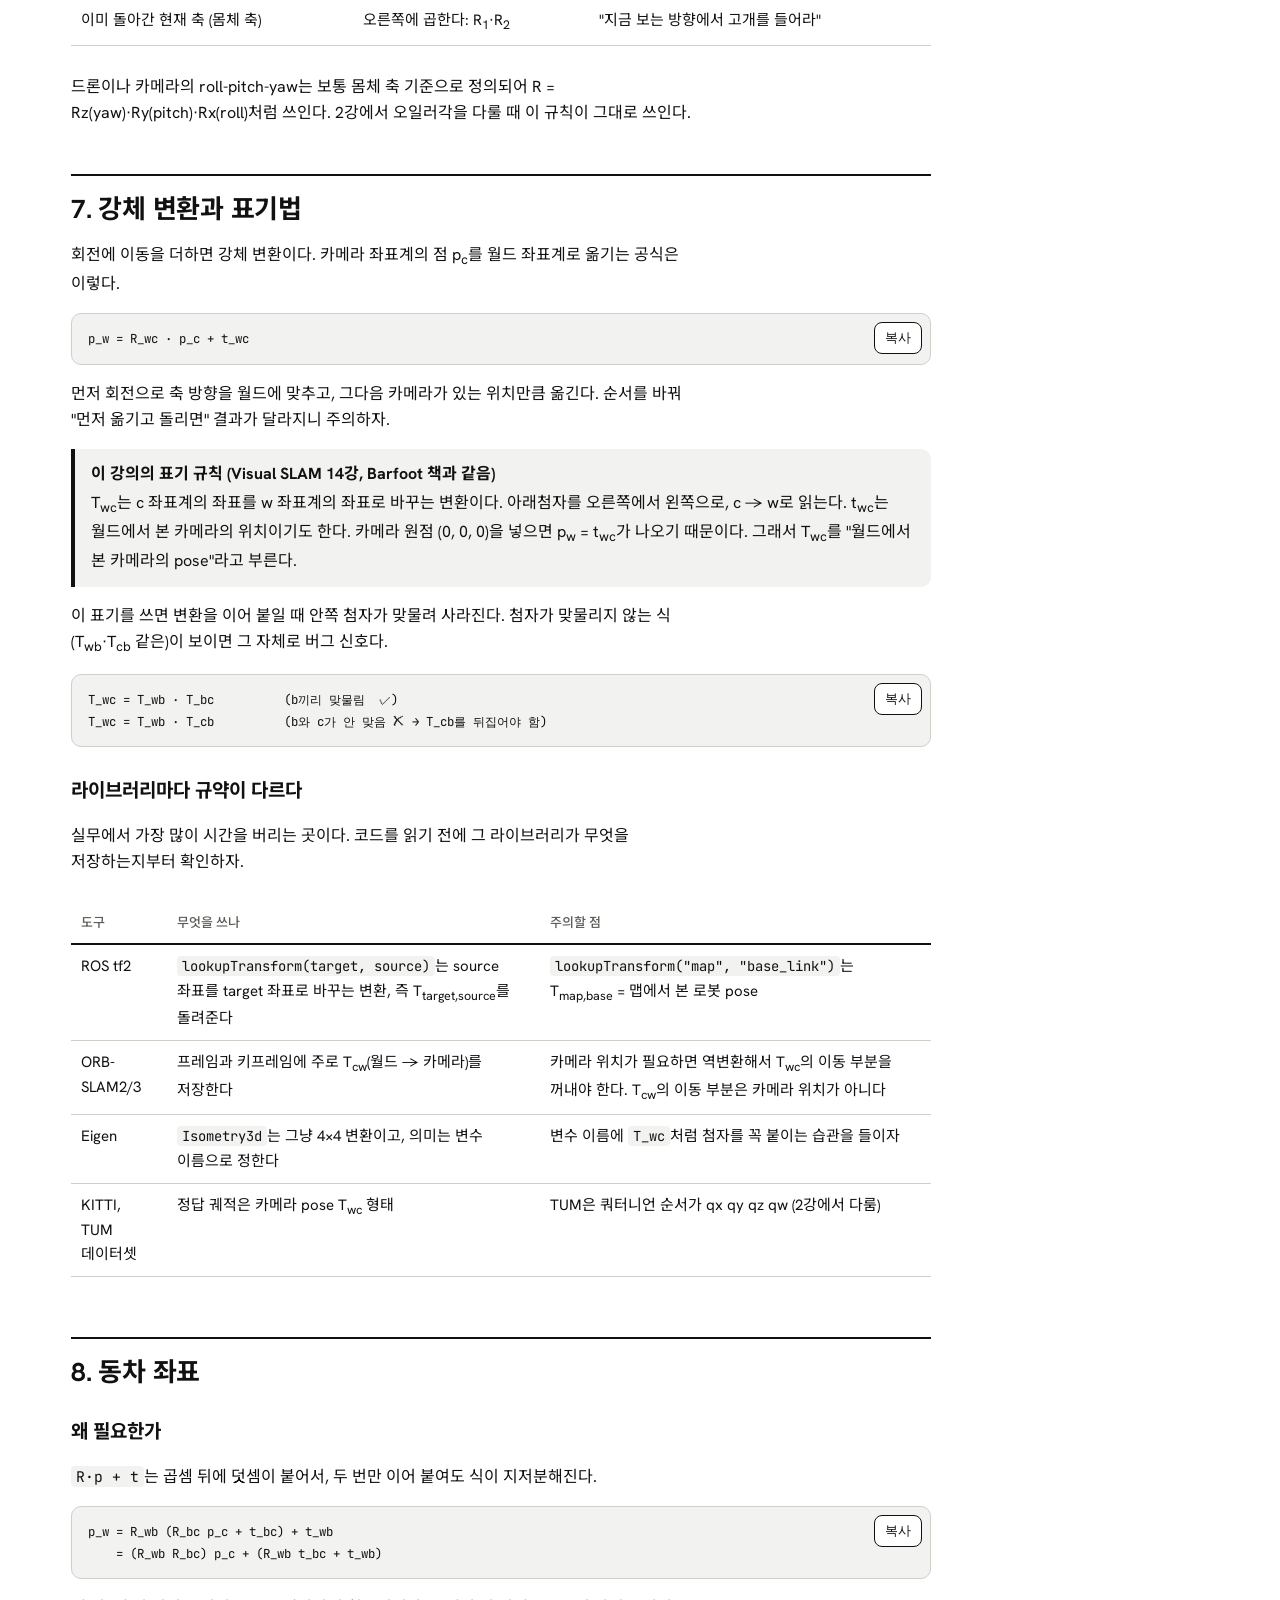
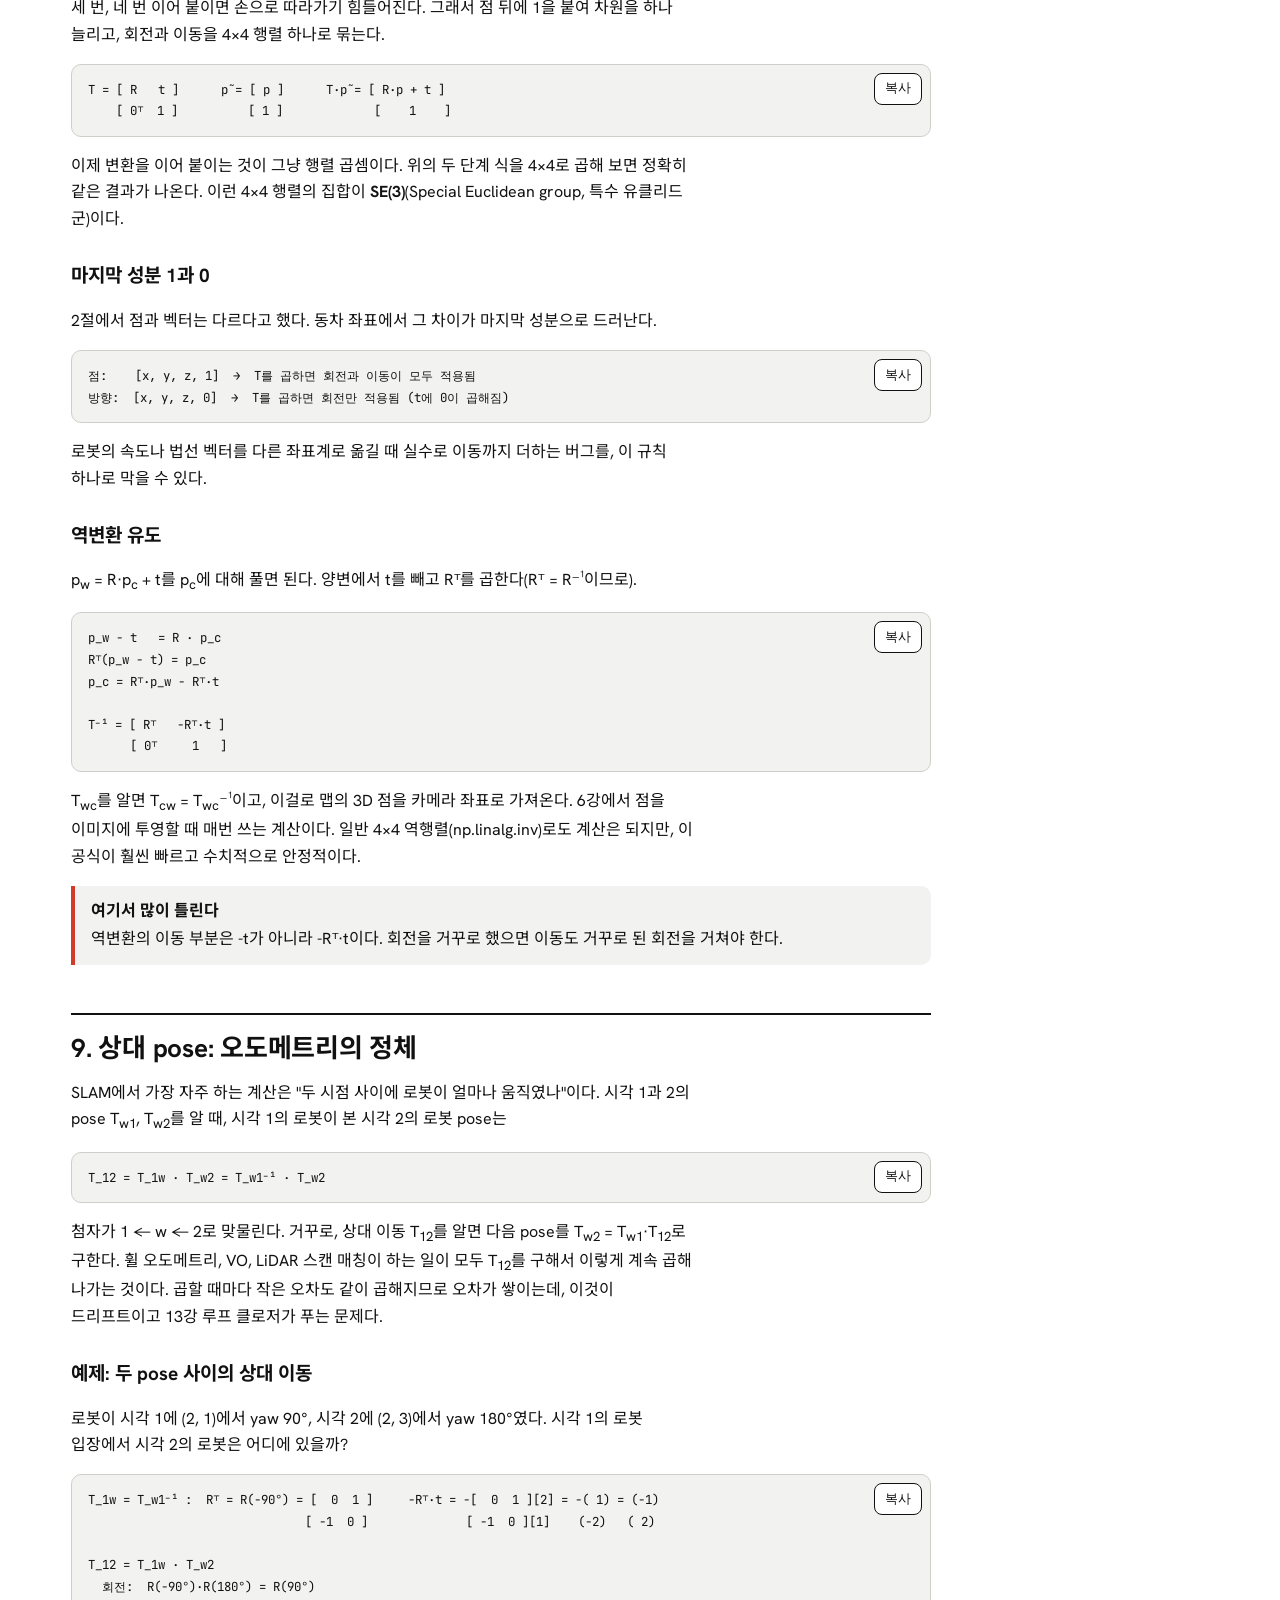
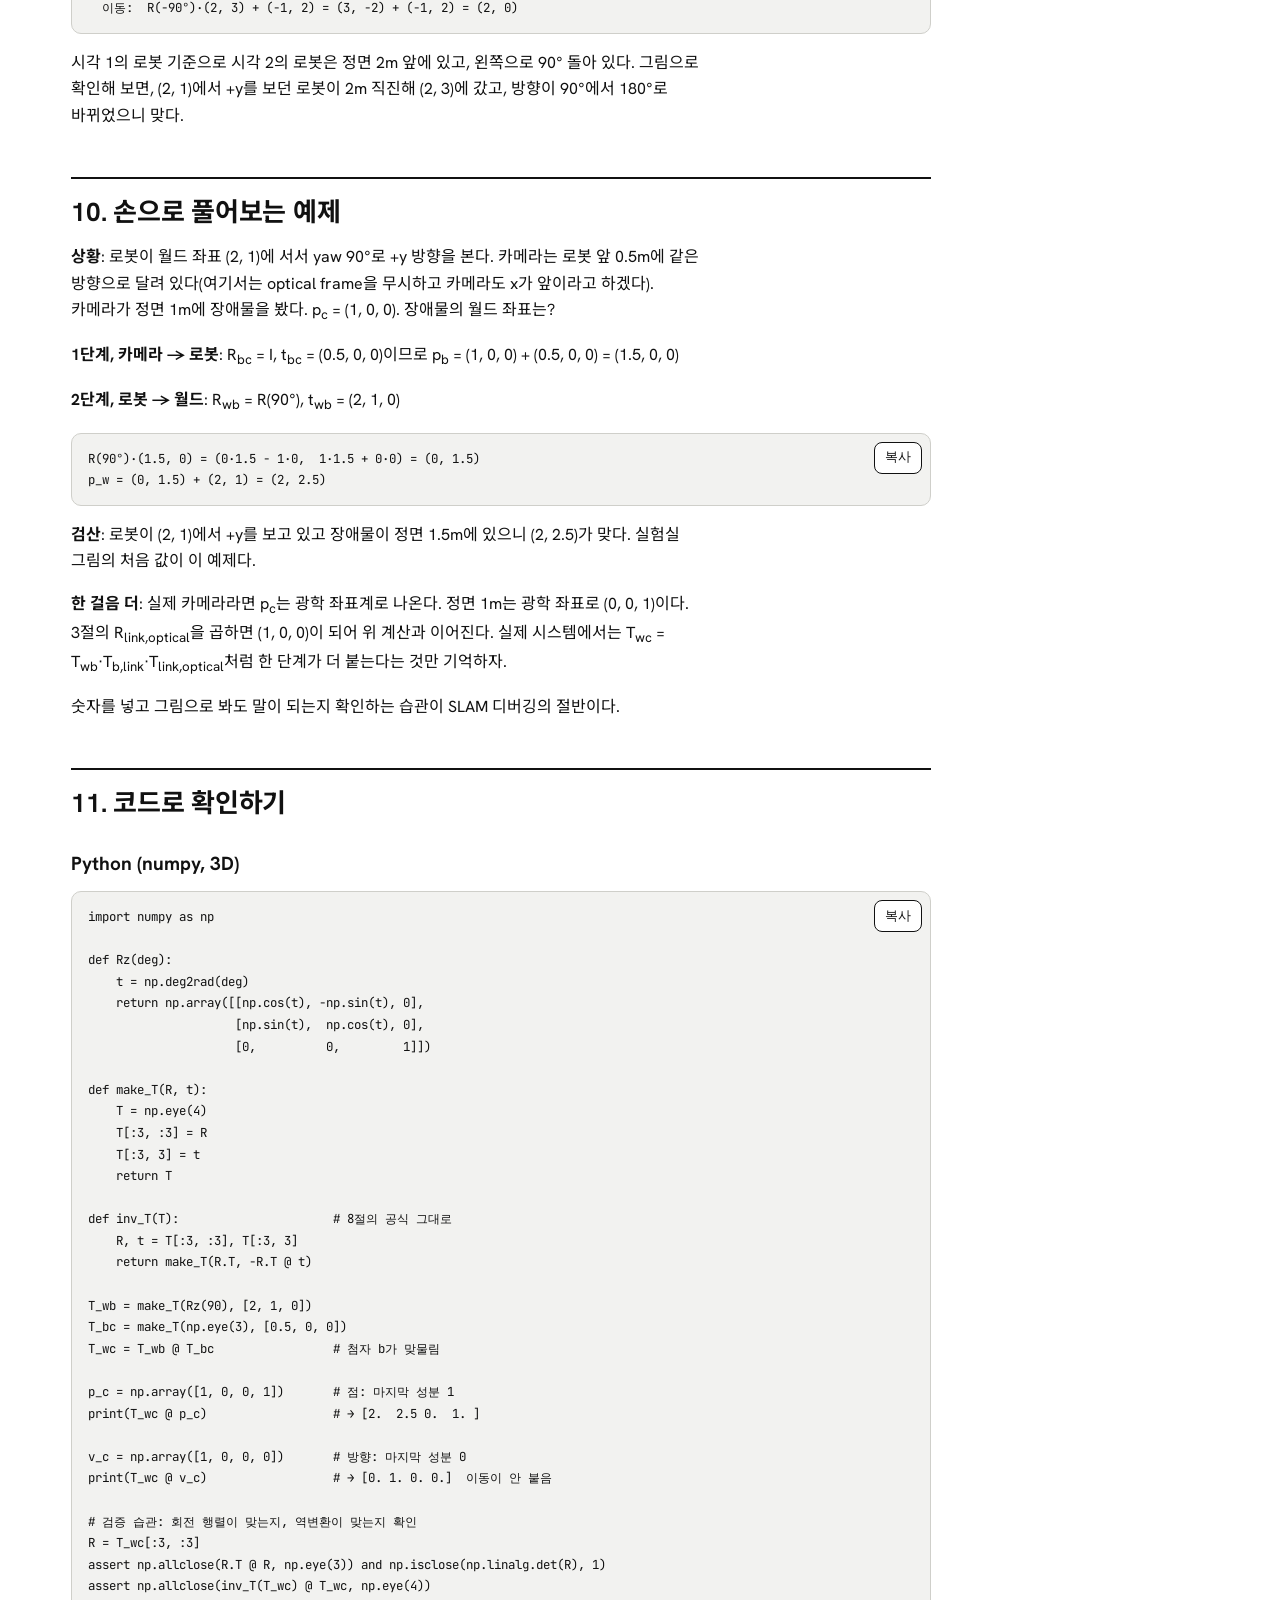
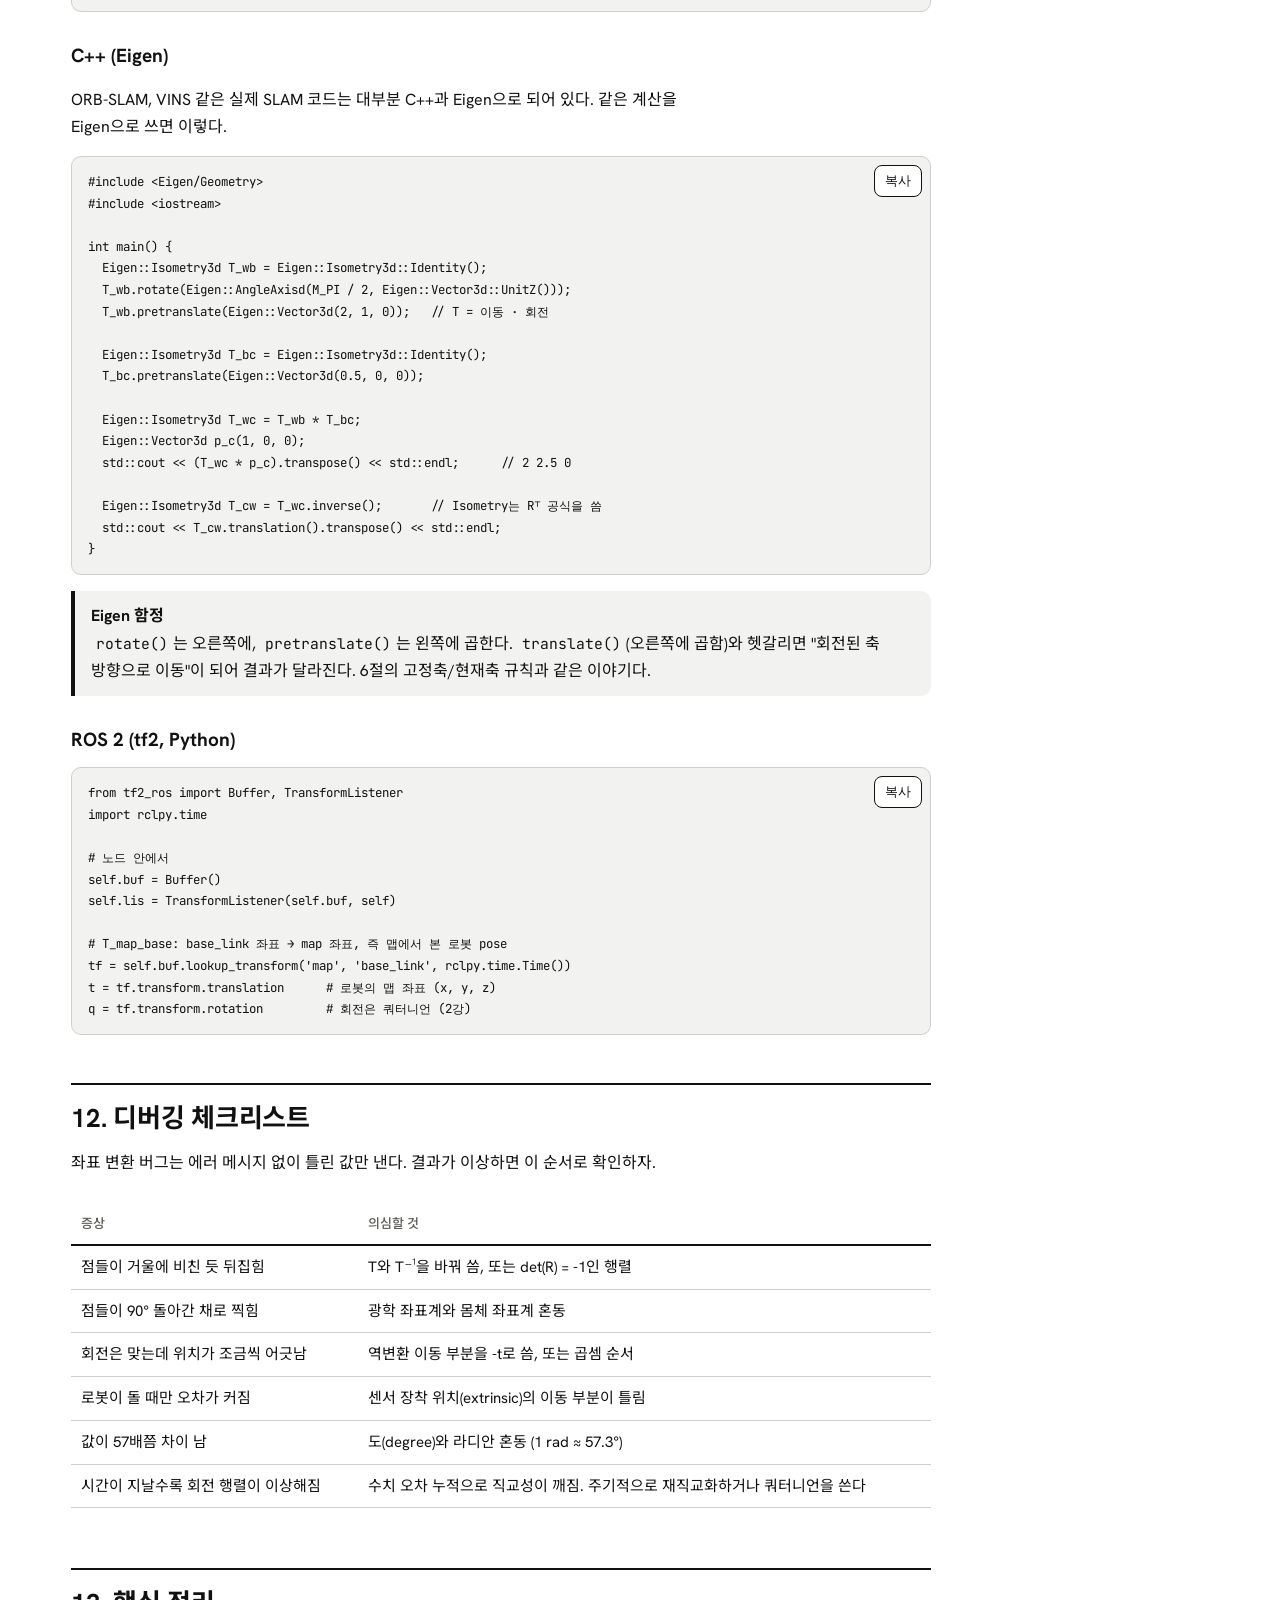
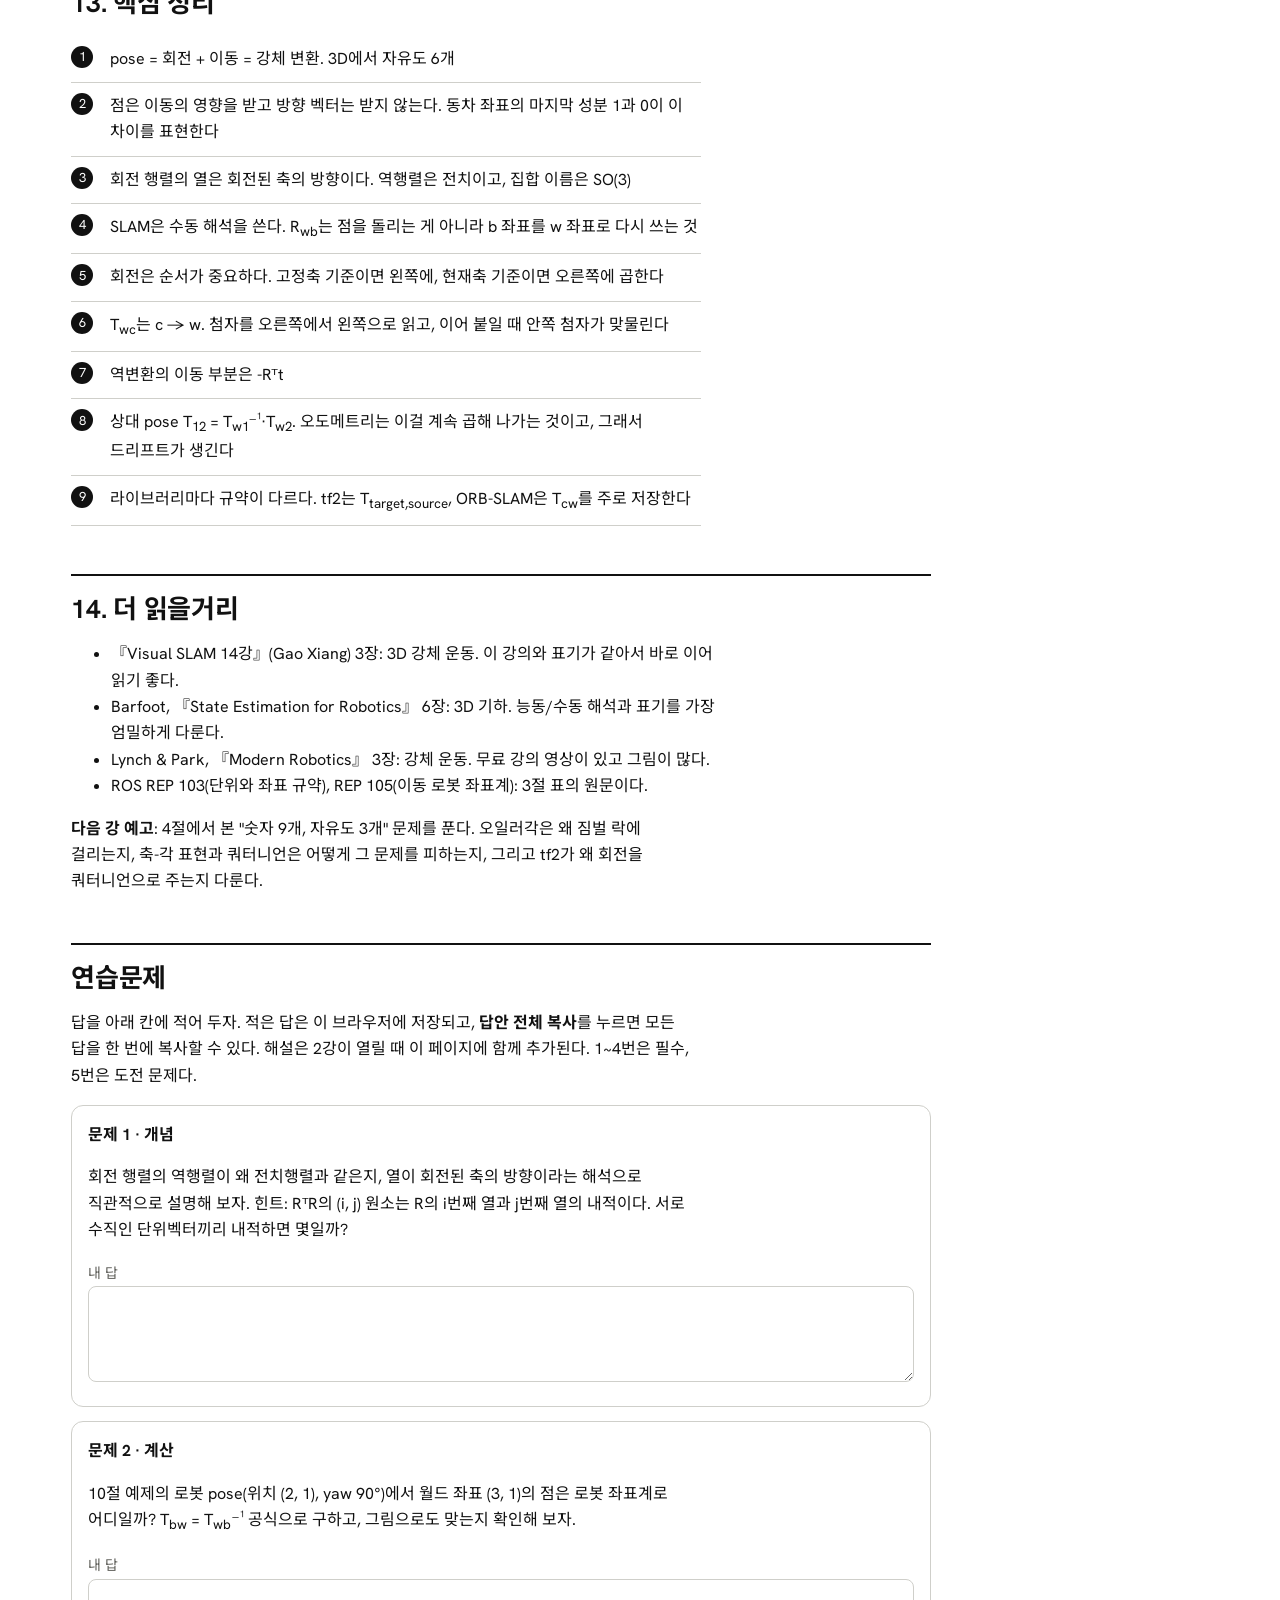
==== commit d90c9645: "본문을 평어체(한다체)로 통일, 채팅 전제 문구 제거 Co-Authored-By: Claude Opus 5.5 <noreply@anthropic.com> Claude-Session" ====
--- a/lessons/lesson-01.html
+++ b/lessons/lesson-01.html
@@ -19,7 +19,7 @@
 <article>
   <p class="crumb"><a href="../index.html#curriculum">커리큘럼</a> › 파트 1 · 수학 기초 › 1강</p>
   <h1>강체 변환과 좌표계</h1>
-  <p class="lede">SLAM이 하는 일을 한 문장으로 줄이면 로봇이 지금 어디에 있고 어느 쪽을 보는지, 즉 pose를 계속 추정하는 것입니다. pose는 회전과 이동으로 이루어지고, 둘을 합친 것이 강체 변환입니다. 이 강의는 앞으로 열네 강 동안 매번 쓰일 언어를 익히는 시간입니다. 여기서 표기법과 해석을 정확히 잡아 두면, 뒤에서 수식이 길어져도 길을 잃지 않습니다.</p>
+  <p class="lede">SLAM이 하는 일을 한 문장으로 줄이면 로봇이 지금 어디에 있고 어느 쪽을 보는지, 즉 pose를 계속 추정하는 것이다. pose는 회전과 이동으로 이루어지고, 둘을 합친 것이 강체 변환이다. 이 강의는 앞으로 열네 강 동안 매번 쓰일 언어를 익히는 시간이다. 여기서 표기법과 해석을 정확히 잡아 두면, 뒤에서 수식이 길어져도 길을 잃지 않는다.</p>
 
   <div class="goal">
     <div><b>이 강의를 마치면</b><ul>
@@ -29,7 +29,7 @@
       <li>두 시점의 pose로 상대 이동(오도메트리)을 구한다</li>
       <li>ROS tf, Eigen, ORB-SLAM이 각각 어떤 규약을 쓰는지 안다</li>
     </ul></div>
-    <div><b>준비물</b><p>행렬 곱셈, 삼각함수(sin, cos). 벡터의 내적과 외적은 2절에서 복습합니다.</p><b>예상 시간</b><p>읽기 1시간 30분, 예제와 코드 1시간, 연습문제 40분</p></div>
+    <div><b>준비물</b><p>행렬 곱셈, 삼각함수(sin, cos). 벡터의 내적과 외적은 2절에서 복습한다.</p><b>예상 시간</b><p>읽기 1시간 30분, 예제와 코드 1시간, 연습문제 40분</p></div>
   </div>
 
   <div class="lab">
@@ -45,14 +45,14 @@
     </div>
   </div>
   <div class="mats" id="mats"></div>
-  <p class="cap">실험실: 슬라이더를 움직이면 그림과 행렬이 함께 바뀝니다. 처음 값은 10절의 예제와 같습니다. 축 색은 rviz와 같게 x 빨강, y 초록입니다. 본문을 읽다가 "이 행렬의 첫 열이 뭐였지?" 싶을 때마다 여기로 돌아와 값을 바꿔 보세요.</p>
+  <p class="cap">실험실: 슬라이더를 움직이면 그림과 행렬이 함께 바뀐다. 처음 값은 10절의 예제와 같다. 축 색은 rviz와 같게 x 빨강, y 초록이다. 본문을 읽다가 "이 행렬의 첫 열이 뭐였지?" 싶을 때마다 여기로 돌아와 값을 바꿔 보자.</p>
 
   <h2>1. 왜 이걸 제일 먼저 배우나</h2>
-  <p>pose는 두 가지로 이루어집니다.</p>
+  <p>pose는 두 가지로 이루어진다.</p>
   <ul><li><b>회전(rotation)</b>: 어느 방향을 보고 있는가. 3D에서 자유도 3개(roll, pitch, yaw)</li><li><b>이동(translation)</b>: 어디에 있는가. 3D에서 자유도 3개(x, y, z)</li></ul>
-  <p>그래서 3D 공간에서 강체의 pose는 자유도가 6개이고, 흔히 "6-DoF pose"라고 부릅니다. 바퀴로 평지를 다니는 AMR은 x, y, yaw 세 개만 신경 쓰면 되지만, 카메라는 로봇이 기울거나 흔들릴 때 6개가 모두 움직입니다. Visual SLAM이 2D LiDAR SLAM보다 수학이 무거운 첫 번째 이유가 여기에 있습니다.</p>
-  <p>ROS를 써 봤다면 이 개념은 이미 매일 쓰고 있었던 셈입니다. ROS의 <code>tf</code> 트리 <code>map → odom → base_link → laser</code>에서 화살표 하나하나가 강체 변환입니다. slam_toolbox가 하는 일도 결국 "레이저 스캔이 지도에 가장 잘 맞도록 map → base_link 변환을 고르는 것"입니다. 이번 강의는 그걸 수식으로 정확히 이해하는 시간입니다.</p>
-  <p>강체 변환이 Visual SLAM 파이프라인의 어디서 나오는지 미리 보면 동기가 생깁니다.</p>
+  <p>그래서 3D 공간에서 강체의 pose는 자유도가 6개이고, 흔히 "6-DoF pose"라고 부른다. 바퀴로 평지를 다니는 AMR은 x, y, yaw 세 개만 신경 쓰면 되지만, 카메라는 로봇이 기울거나 흔들릴 때 6개가 모두 움직인다. Visual SLAM이 2D LiDAR SLAM보다 수학이 무거운 첫 번째 이유가 여기에 있다.</p>
+  <p>ROS를 써 봤다면 이 개념은 이미 매일 쓰고 있었던 셈이다. ROS의 <code>tf</code> 트리 <code>map → odom → base_link → laser</code>에서 화살표 하나하나가 강체 변환이다. slam_toolbox가 하는 일도 결국 "레이저 스캔이 지도에 가장 잘 맞도록 map → base_link 변환을 고르는 것"이다. 이번 강의는 그걸 수식으로 정확히 이해하는 시간이다.</p>
+  <p>강체 변환이 Visual SLAM 파이프라인의 어디서 나오는지 미리 보면 동기가 생긴다.</p>
   <div class="scroll"><table>
     <thead><tr><th>단계</th><th>강체 변환이 하는 일</th><th>강의</th></tr></thead>
     <tbody>
@@ -66,26 +66,26 @@
 
   <h2>2. 벡터와 좌표계 기초</h2>
   <h3>점과 벡터는 다르다</h3>
-  <p>둘 다 숫자 세 개로 쓰지만 의미가 다릅니다.</p>
+  <p>둘 다 숫자 세 개로 쓰지만 의미가 다르다.</p>
   <ul>
     <li><b>점(point)</b>: 공간의 한 위치. 예: 컵이 놓인 곳, 맵의 랜드마크</li>
     <li><b>벡터(vector)</b>: 방향과 크기만 있고 위치가 없는 것. 예: 속도, 로봇이 바라보는 방향, 두 점 사이의 차이</li>
   </ul>
-  <p>이 구분이 중요한 이유는 좌표계를 옮길 때 다르게 움직이기 때문입니다. 좌표계를 평행이동하면 점의 좌표는 바뀌지만, 속도 벡터는 그대로입니다. 로봇이 북쪽으로 1m/s로 달린다는 사실은 원점을 어디에 두든 변하지 않으니까요. 회전은 둘 다에 영향을 줍니다. 8절의 동차 좌표에서 이 차이를 숫자 하나(마지막 성분 1 또는 0)로 표현하게 됩니다.</p>
+  <p>이 구분이 중요한 이유는 좌표계를 옮길 때 다르게 움직이기 때문이다. 좌표계를 평행이동하면 점의 좌표는 바뀌지만, 속도 벡터는 그대로다. 로봇이 북쪽으로 1m/s로 달린다는 사실은 원점을 어디에 두든 변하지 않으니까. 회전은 둘 다에 영향을 준다. 8절의 동차 좌표에서 이 차이를 숫자 하나(마지막 성분 1 또는 0)로 표현하게 된다.</p>
   <h3>좌표는 기저에 대한 성분이다</h3>
-  <p>좌표계는 원점 하나와 서로 수직인 단위벡터 세 개(기저, basis) e<sub>x</sub>, e<sub>y</sub>, e<sub>z</sub>로 정해집니다. 점 p의 좌표 (a, b, c)는 "원점에서 출발해 e<sub>x</sub> 방향으로 a, e<sub>y</sub> 방향으로 b, e<sub>z</sub> 방향으로 c만큼 가면 p에 닿는다"는 뜻입니다.</p>
+  <p>좌표계는 원점 하나와 서로 수직인 단위벡터 세 개(기저, basis) e<sub>x</sub>, e<sub>y</sub>, e<sub>z</sub>로 정해진다. 점 p의 좌표 (a, b, c)는 "원점에서 출발해 e<sub>x</sub> 방향으로 a, e<sub>y</sub> 방향으로 b, e<sub>z</sub> 방향으로 c만큼 가면 p에 닿는다"는 뜻이다.</p>
 <pre><code>p = a·e_x + b·e_y + c·e_z</code></pre>
-  <p>같은 점이라도 기저가 다르면 성분이 달라집니다. 로봇 바로 앞 1m의 컵은 로봇 좌표계에서 <code>(1, 0, 0)</code>이지만, 월드 좌표계에서는 로봇이 서 있는 위치와 방향에 따라 <code>(5, 3, 0)</code>일 수도 <code>(-2, 7, 0)</code>일 수도 있습니다. 강체 변환은 "같은 점의 성분을 한 기저에서 다른 기저로 바꿔 쓰는 규칙"이라고 이해하면 됩니다.</p>
+  <p>같은 점이라도 기저가 다르면 성분이 달라진다. 로봇 바로 앞 1m의 컵은 로봇 좌표계에서 <code>(1, 0, 0)</code>이지만, 월드 좌표계에서는 로봇이 서 있는 위치와 방향에 따라 <code>(5, 3, 0)</code>일 수도 <code>(-2, 7, 0)</code>일 수도 있다. 강체 변환은 "같은 점의 성분을 한 기저에서 다른 기저로 바꿔 쓰는 규칙"이라고 이해하면 된다.</p>
   <h3>오른손 좌표계</h3>
-  <p>로보틱스는 거의 예외 없이 오른손 좌표계를 씁니다. 오른손 엄지를 x, 검지를 y로 펴면 중지가 가리키는 방향이 z입니다. 다르게 말하면 x에서 y로 돌리는 방향으로 오른손을 감쌌을 때 엄지가 z입니다. 이 규칙 덕분에 "z축 기준 +90° 회전"이 위에서 내려다볼 때 반시계 방향이라는 것이 정해집니다. ROS의 yaw가 왼쪽으로 돌 때 양수인 이유입니다.</p>
+  <p>로보틱스는 거의 예외 없이 오른손 좌표계를 쓴다. 오른손 엄지를 x, 검지를 y로 펴면 중지가 가리키는 방향이 z이다. 다르게 말하면 x에서 y로 돌리는 방향으로 오른손을 감쌌을 때 엄지가 z이다. 이 규칙 덕분에 "z축 기준 +90° 회전"이 위에서 내려다볼 때 반시계 방향이라는 것이 정해진다. ROS의 yaw가 왼쪽으로 돌 때 양수인 이유다.</p>
   <h3>내적과 외적 복습</h3>
   <ul>
-    <li><b>내적</b> a·b = |a||b|cosθ. 단위벡터끼리의 내적은 두 방향이 얼마나 같은지를 나타냅니다. 같으면 1, 수직이면 0, 반대면 -1. 그리고 단위벡터 e와의 내적은 "e 방향 성분"입니다. 4절에서 이 성질로 회전 행렬을 만듭니다.</li>
-    <li><b>외적</b> a×b는 a와 b에 동시에 수직인 벡터이고, 크기는 |a||b|sinθ, 방향은 오른손 법칙을 따릅니다. 오른손 좌표계에서는 e<sub>x</sub> × e<sub>y</sub> = e<sub>z</sub>입니다. 3강에서 회전의 미분을 다룰 때 외적이 다시 나옵니다.</li>
+    <li><b>내적</b> a·b = |a||b|cosθ. 단위벡터끼리의 내적은 두 방향이 얼마나 같은지를 나타낸다. 같으면 1, 수직이면 0, 반대면 -1. 그리고 단위벡터 e와의 내적은 "e 방향 성분"이다. 4절에서 이 성질로 회전 행렬을 만든다.</li>
+    <li><b>외적</b> a×b는 a와 b에 동시에 수직인 벡터이고, 크기는 |a||b|sinθ, 방향은 오른손 법칙을 따른다. 오른손 좌표계에서는 e<sub>x</sub> × e<sub>y</sub> = e<sub>z</sub>이다. 3강에서 회전의 미분을 다룰 때 외적이 다시 나온다.</li>
   </ul>
 
   <h2>3. 로봇에서 쓰는 좌표계 규약</h2>
-  <p>ROS는 좌표계 이름과 축 방향을 문서로 정해 두었습니다. 축 방향은 REP 103, 이동 로봇의 좌표계 트리는 REP 105에 있습니다. 정리하면 다음과 같습니다.</p>
+  <p>ROS는 좌표계 이름과 축 방향을 문서로 정해 두었다. 축 방향은 REP 103, 이동 로봇의 좌표계 트리는 REP 105에 있다. 정리하면 다음과 같다.</p>
   <div class="scroll"><table>
     <thead><tr><th>좌표계</th><th>의미</th><th>성질</th></tr></thead>
     <tbody>
@@ -97,7 +97,7 @@
     </tbody>
   </table></div>
   <h3>함정: 광학 좌표계는 축이 다르다</h3>
-  <p>카메라 영상의 픽셀 좌표는 왼쪽 위가 원점이고 u는 오른쪽, v는 아래로 커집니다. 광학 좌표계는 이 픽셀 방향에 맞춰 x를 오른쪽, y를 아래로 잡고, 그러면 오른손 법칙에 의해 z가 앞(카메라가 보는 방향)이 됩니다. 로봇 몸체 좌표계와 축 이름이 서로 엇갈려 있는 셈입니다.</p>
+  <p>카메라 영상의 픽셀 좌표는 왼쪽 위가 원점이고 u는 오른쪽, v는 아래로 커진다. 광학 좌표계는 이 픽셀 방향에 맞춰 x를 오른쪽, y를 아래로 잡고, 그러면 오른손 법칙에 의해 z가 앞(카메라가 보는 방향)이 된다. 로봇 몸체 좌표계와 축 이름이 서로 엇갈려 있는 셈이다.</p>
   <div class="duo" role="img" aria-label="카메라 뒤에서 본 base_link 좌표계와 optical frame 좌표계 비교">
     <figure><svg viewBox="0 0 260 200" aria-hidden="true">
       <circle cx="130" cy="100" r="12" fill="none" stroke="var(--xr)" stroke-width="3"/><path d="M122 92 L138 108 M138 92 L122 108" stroke="var(--xr)" stroke-width="3"/>
@@ -112,8 +112,8 @@
       <text x="178" y="88">x 오른쪽</text><text x="140" y="176">y 아래</text><text x="148" y="128">z 앞 (화면 안쪽)</text>
     </svg><figcaption>camera_optical_frame</figcaption></figure>
   </div>
-  <p class="cap">둘 다 카메라 바로 뒤에서 카메라가 보는 방향으로 바라본 그림입니다. ⊗ 표시는 화면 안쪽을 향하는 축입니다.</p>
-  <p>두 좌표계 사이의 회전은 고정된 행렬 하나입니다. 4절의 "열 = 축" 규칙으로 직접 만들어 보면 이렇게 됩니다. 광학 x(오른쪽)는 몸체 좌표로 -y, 광학 y(아래)는 -z, 광학 z(앞)는 +x입니다.</p>
+  <p class="cap">둘 다 카메라 바로 뒤에서 카메라가 보는 방향으로 바라본 그림이다. ⊗ 표시는 화면 안쪽을 향하는 축이다.</p>
+  <p>두 좌표계 사이의 회전은 고정된 행렬 하나다. 4절의 "열 = 축" 규칙으로 직접 만들어 보면 이렇게 된다. 광학 x(오른쪽)는 몸체 좌표로 -y, 광학 y(아래)는 -z, 광학 z(앞)는 +x이다.</p>
 <pre><code>                 광학x 광학y 광학z
 R_link_optical = [  0    0    1 ]
                  [ -1    0    0 ]
@@ -122,11 +122,11 @@
 열1 = 광학 x를 몸체 좌표로 = (0, -1,  0)   오른쪽 = -y
 열2 = 광학 y를 몸체 좌표로 = (0,  0, -1)   아래   = -z
 열3 = 광학 z를 몸체 좌표로 = (1,  0,  0)   앞     = +x</code></pre>
-  <div class="note warn"><b>현장에서 실제로 나는 버그</b>RealSense 같은 드라이버는 camera_link와 camera_color_optical_frame을 둘 다 퍼블리시합니다. 포인트클라우드나 특징점이 어느 프레임 기준인지(header.frame_id) 확인하지 않고 쓰면, 점들이 90° 돌아간 채로 지도에 찍힙니다. 이 행렬이 빠졌을 때의 전형적인 증상입니다.</div>
+  <div class="note warn"><b>현장에서 실제로 나는 버그</b>RealSense 같은 드라이버는 camera_link와 camera_color_optical_frame을 둘 다 퍼블리시한다. 포인트클라우드나 특징점이 어느 프레임 기준인지(header.frame_id) 확인하지 않고 쓰면, 점들이 90° 돌아간 채로 지도에 찍힌다. 이 행렬이 빠졌을 때의 전형적인 증상이다.</div>
 
   <h2>4. 회전 행렬</h2>
   <h3>2D에서 직접 유도하기</h3>
-  <p>공식을 외우지 말고 만들어 봅시다. 월드 좌표계 w에 대해 θ만큼 돌아간 로봇 좌표계 b가 있습니다. b의 기저벡터를 w에서 보면 이렇습니다.</p>
+  <p>공식을 외우지 말고 만들어 보자. 월드 좌표계 w에 대해 θ만큼 돌아간 로봇 좌표계 b가 있다. b의 기저벡터를 w에서 보면 이렇다.</p>
 <pre><code>b의 x축 = ( cosθ, sinθ )      ← 각도 θ 방향의 단위벡터
 b의 y축 = (-sinθ, cosθ )      ← 거기서 90° 더 돈 방향</code></pre>
   <p>b 좌표계에서 (a, b)인 점은 정의상 "b의 x축으로 a, b의 y축으로 b만큼 간 곳"이므로, w 좌표로는</p>
@@ -134,44 +134,44 @@
 
     = [ cosθ  -sinθ ] [a]
       [ sinθ   cosθ ] [b]   = R(θ) · p_b</code></pre>
-  <p>행렬의 첫 열은 b의 x축, 둘째 열은 b의 y축입니다. 공식을 잊어도 "열에 새 축을 세워 넣는다"만 기억하면 언제든 다시 만들 수 있습니다.</p>
+  <p>행렬의 첫 열은 b의 x축, 둘째 열은 b의 y축이다. 공식을 잊어도 "열에 새 축을 세워 넣는다"만 기억하면 언제든 다시 만들 수 있다.</p>
   <p>확인 하나. 점 <code>(1, 0)</code>을 90° 돌리면 cos90° = 0, sin90° = 1이므로</p>
 <pre><code>[ 0  -1 ] [1]   [0]
 [ 1   0 ] [0] = [1]</code></pre>
-  <p>x축 위의 점이 y축으로 돌아갔으니 맞습니다.</p>
+  <p>x축 위의 점이 y축으로 돌아갔으니 맞다.</p>
   <h3>3D에서: 열이 곧 축이다</h3>
-  <div class="note"><b>이 강의에서 가장 중요한 문장</b>회전 행렬 R<sub>wb</sub>의 각 열은 b 좌표계의 x, y, z축을 w 좌표계에서 본 방향 벡터입니다. 첫 열은 로봇의 앞 방향이 월드에서 어디를 가리키는지, 셋째 열은 로봇의 위 방향이 어디를 가리키는지입니다.</div>
+  <div class="note"><b>이 강의에서 가장 중요한 문장</b>회전 행렬 R<sub>wb</sub>의 각 열은 b 좌표계의 x, y, z축을 w 좌표계에서 본 방향 벡터다. 첫 열은 로봇의 앞 방향이 월드에서 어디를 가리키는지, 셋째 열은 로봇의 위 방향이 어디를 가리키는지다.</div>
 <pre><code>R_wb = [ x_b  y_b  z_b ]   (각 열이 w에서 본 b의 축)</code></pre>
-  <p>2절의 내적 성질을 쓰면 원소 하나하나의 의미도 나옵니다. R의 (i, j) 원소는 w의 i번째 축과 b의 j번째 축의 내적, 즉 두 축 사이 각도의 코사인입니다. 그래서 회전 행렬을 방향 코사인 행렬(Direction Cosine Matrix, DCM)이라고도 부릅니다. 항공 쪽 문헌에서 DCM이라는 말이 나오면 같은 것입니다.</p>
-  <p>실험실 그림의 T<sub>wb</sub> 행렬에서 왼쪽 위 2×2의 첫 열을 보세요. yaw를 바꾸면 그 열이 로봇의 빨간 x축 방향과 똑같이 움직입니다.</p>
+  <p>2절의 내적 성질을 쓰면 원소 하나하나의 의미도 나온다. R의 (i, j) 원소는 w의 i번째 축과 b의 j번째 축의 내적, 즉 두 축 사이 각도의 코사인이다. 그래서 회전 행렬을 방향 코사인 행렬(Direction Cosine Matrix, DCM)이라고도 부른다. 항공 쪽 문헌에서 DCM이라는 말이 나오면 같은 것이다.</p>
+  <p>실험실 그림의 T<sub>wb</sub> 행렬에서 왼쪽 위 2×2의 첫 열을 보자. yaw를 바꾸면 그 열이 로봇의 빨간 x축 방향과 똑같이 움직인다.</p>
   <h3>기본 회전 세 가지</h3>
-  <p>한 축을 기준으로 도는 회전은 그 축 성분을 그대로 두고 나머지 두 성분만 2D처럼 돌립니다.</p>
+  <p>한 축을 기준으로 도는 회전은 그 축 성분을 그대로 두고 나머지 두 성분만 2D처럼 돌린다.</p>
 <pre><code>Rx(α) = [ 1    0      0   ]   Ry(β) = [  cosβ  0  sinβ ]   Rz(γ) = [ cosγ  -sinγ  0 ]
         [ 0  cosα  -sinα  ]           [   0    1   0   ]           [ sinγ   cosγ  0 ]
         [ 0  sinα   cosα  ]           [ -sinβ  0  cosβ ]           [  0      0    1 ]</code></pre>
-  <div class="note"><b>Ry만 부호 위치가 다르다</b>Rx와 Rz는 -sin이 오른쪽 위에 있는데 Ry는 왼쪽 아래에 있습니다. 실수가 아닙니다. 오른손 법칙에서 y축 기준 회전은 z에서 x로 도는 방향(z → x)이라 순서가 뒤집혀 보이는 것입니다. 시험 삼아 Ry(90°)를 e<sub>z</sub> = (0, 0, 1)에 곱해 보면 (1, 0, 0)이 나옵니다. z축이 x축으로 돌아갔습니다.</div>
+  <div class="note"><b>Ry만 부호 위치가 다르다</b>Rx와 Rz는 -sin이 오른쪽 위에 있는데 Ry는 왼쪽 아래에 있다. 실수가 아니다. 오른손 법칙에서 y축 기준 회전은 z에서 x로 도는 방향(z → x)이라 순서가 뒤집혀 보이는 것이다. 시험 삼아 Ry(90°)를 e<sub>z</sub> = (0, 0, 1)에 곱해 보면 (1, 0, 0)이 나온다. z축이 x축으로 돌아갔다.</div>
   <h3>회전 행렬의 성질</h3>
   <ol>
-    <li><b>RᵀR = I</b>. 열벡터들이 서로 수직인 단위벡터이기 때문입니다. 그래서 역행렬이 그냥 전치 Rᵀ이고, 계산이 아주 쌉니다. 왜 그런지는 연습문제 1번에서 직접 설명해 보세요.</li>
-    <li><b>det(R) = +1</b>. 오른손 좌표계를 오른손 좌표계로 보낸다는 뜻입니다. -1이면 회전이 아니라 거울 반사(왼손 좌표계로 바뀜)입니다.</li>
-    <li><b>길이와 각도를 보존</b>합니다. 회전시켜도 벡터의 길이와 두 벡터 사이 각도는 변하지 않습니다. "강체(rigid body)"라는 말이 이 뜻입니다.</li>
-    <li>1과 2를 만족하는 3×3 행렬의 집합을 <b>SO(3)</b>(Special Orthogonal group, 특수 직교군)라고 합니다. 3강의 주인공입니다.</li>
+    <li><b>RᵀR = I</b>. 열벡터들이 서로 수직인 단위벡터이기 때문이다. 그래서 역행렬이 그냥 전치 Rᵀ이고, 계산이 아주 싸다. 왜 그런지는 연습문제 1번에서 직접 설명해 보자.</li>
+    <li><b>det(R) = +1</b>. 오른손 좌표계를 오른손 좌표계로 보낸다는 뜻이다. -1이면 회전이 아니라 거울 반사(왼손 좌표계로 바뀜)이다.</li>
+    <li><b>길이와 각도를 보존</b>한다. 회전시켜도 벡터의 길이와 두 벡터 사이 각도는 변하지 않는다. "강체(rigid body)"라는 말이 이 뜻이다.</li>
+    <li>1과 2를 만족하는 3×3 행렬의 집합을 <b>SO(3)</b>(Special Orthogonal group, 특수 직교군)라고 한다. 3강의 주인공이다.</li>
   </ol>
   <h3>숫자 9개, 자유도 3개</h3>
-  <p>회전 행렬에는 숫자가 9개 있지만 RᵀR = I가 제약 6개를 걸기 때문에 실제로 자유롭게 정할 수 있는 건 3개뿐입니다. 이게 실무에서 문제가 됩니다. 최적화 알고리즘이 9개 숫자를 각각 조금씩 고치면, 고친 결과가 더 이상 회전 행렬이 아니게 됩니다(열이 서로 수직이 아니게 됨). 수치 오차가 쌓여도 같은 일이 생깁니다. 이 문제를 푸는 방법이 2강(쿼터니언)과 3강(리 대수)의 주제입니다.</p>
+  <p>회전 행렬에는 숫자가 9개 있지만 RᵀR = I가 제약 6개를 걸기 때문에 실제로 자유롭게 정할 수 있는 건 3개뿐이다. 이게 실무에서 문제가 된다. 최적화 알고리즘이 9개 숫자를 각각 조금씩 고치면, 고친 결과가 더 이상 회전 행렬이 아니게 된다(열이 서로 수직이 아니게 됨). 수치 오차가 쌓여도 같은 일이 생긴다. 이 문제를 푸는 방법이 2강(쿼터니언)과 3강(리 대수)의 주제다.</p>
 
   <h2>5. 회전의 두 가지 해석: 능동과 수동</h2>
-  <p>같은 행렬 R(90°)를 두 가지로 읽을 수 있고, 이걸 섞으면 부호가 뒤집히는 버그가 납니다.</p>
+  <p>같은 행렬 R(90°)를 두 가지로 읽을 수 있고, 이걸 섞으면 부호가 뒤집히는 버그가 난다.</p>
   <ul>
     <li><b>능동(active) 해석</b>: 좌표계는 그대로 두고, 점이나 물체를 실제로 돌린다. "점 (1, 0)을 90° 돌리면 (0, 1)이 된다."</li>
     <li><b>수동(passive) 해석</b>: 점은 그대로 두고, 그 점을 보는 좌표계를 바꾼다. "90° 돌아간 로봇 좌표계에서 (1, 0)인 점은 월드 좌표계에서 (0, 1)이다."</li>
   </ul>
-  <p>계산은 똑같지만 의미가 다릅니다. 이 강의와 SLAM 문헌 대부분은 <b>수동 해석</b>을 씁니다. R<sub>wb</sub>는 "b 좌표를 w 좌표로 바꿔 쓰는 행렬"입니다. 로봇이 실제로 무언가를 돌리는 게 아니라, 같은 점을 다른 관점에서 다시 적는 것입니다.</p>
-  <div class="note"><b>헷갈릴 때 쓰는 질문</b>"지금 바뀌는 게 점인가, 관점인가?" 점이 움직이는 상황(물체 회전, 애니메이션)이면 능동, 센서가 본 걸 지도에 옮기는 상황이면 수동입니다. 능동으로 "좌표계를 θ만큼 돌린다"와 수동으로 "점을 본다"는 서로 역회전(Rᵀ) 관계입니다.</div>
+  <p>계산은 똑같지만 의미가 다르다. 이 강의와 SLAM 문헌 대부분은 <b>수동 해석</b>을 쓴다. R<sub>wb</sub>는 "b 좌표를 w 좌표로 바꿔 쓰는 행렬"이다. 로봇이 실제로 무언가를 돌리는 게 아니라, 같은 점을 다른 관점에서 다시 적는 것이다.</p>
+  <div class="note"><b>헷갈릴 때 쓰는 질문</b>"지금 바뀌는 게 점인가, 관점인가?" 점이 움직이는 상황(물체 회전, 애니메이션)이면 능동, 센서가 본 걸 지도에 옮기는 상황이면 수동이다. 능동으로 "좌표계를 θ만큼 돌린다"와 수동으로 "점을 본다"는 서로 역회전(Rᵀ) 관계다.</div>
 
   <h2>6. 회전을 이어 붙이기</h2>
   <h3>순서가 결과를 바꾼다</h3>
-  <p>책 한 권을 들고 직접 해보세요. x축으로 90° 돌린 뒤 z축으로 90° 돌린 결과와, z축으로 먼저 돌린 뒤 x축으로 돌린 결과가 다릅니다. 숫자로도 확인해 봅시다.</p>
+  <p>책 한 권을 들고 직접 해 보자. x축으로 90° 돌린 뒤 z축으로 90° 돌린 결과와, z축으로 먼저 돌린 뒤 x축으로 돌린 결과가 다르다. 숫자로도 확인해 보자.</p>
 <pre><code>Rx(90°) = [ 1  0   0 ]     Rz(90°) = [ 0  -1  0 ]
           [ 0  0  -1 ]               [ 1   0  0 ]
           [ 0  1   0 ]               [ 0   0  1 ]
@@ -179,9 +179,9 @@
 e_x = (1, 0, 0)에 적용하면:
   Rz·Rx·e_x :  Rx·e_x = (1, 0, 0)  →  Rz·(1, 0, 0) = (0, 1, 0)
   Rx·Rz·e_x :  Rz·e_x = (0, 1, 0)  →  Rx·(0, 1, 0) = (0, 0, 1)</code></pre>
-  <p>결과가 하나는 y축, 하나는 z축입니다. 행렬 곱은 교환법칙이 성립하지 않고, 회전도 마찬가지입니다. 2D 회전(z축 하나만 도는 경우)은 예외적으로 순서와 상관없는데, 그래서 평지를 다니는 2D 로봇만 다룰 때는 이 문제가 잘 드러나지 않습니다.</p>
+  <p>결과가 하나는 y축, 하나는 z축이다. 행렬 곱은 교환법칙이 성립하지 않고, 회전도 마찬가지다. 2D 회전(z축 하나만 도는 경우)은 예외적으로 순서와 상관없는데, 그래서 평지를 다니는 2D 로봇만 다룰 때는 이 문제가 잘 드러나지 않는다.</p>
   <h3>고정축 기준과 현재축 기준</h3>
-  <p>R<sub>1</sub>을 한 다음 R<sub>2</sub>를 한다고 할 때, 곱하는 방향은 "R<sub>2</sub>를 어느 축 기준으로 하느냐"에 따라 다릅니다.</p>
+  <p>R<sub>1</sub>을 한 다음 R<sub>2</sub>를 한다고 할 때, 곱하는 방향은 "R<sub>2</sub>를 어느 축 기준으로 하느냐"에 따라 다르다.</p>
   <div class="scroll"><table>
     <thead><tr><th>두 번째 회전의 기준</th><th>곱하는 방법</th><th>예</th></tr></thead>
     <tbody>
@@ -189,18 +189,18 @@
       <tr><td>이미 돌아간 현재 축 (몸체 축)</td><td>오른쪽에 곱한다: R<sub>1</sub>·R<sub>2</sub></td><td>"지금 보는 방향에서 고개를 들어라"</td></tr>
     </tbody>
   </table></div>
-  <p>드론이나 카메라의 roll-pitch-yaw는 보통 몸체 축 기준으로 정의되어 R = Rz(yaw)·Ry(pitch)·Rx(roll)처럼 쓰입니다. 2강에서 오일러각을 다룰 때 이 규칙이 그대로 쓰입니다.</p>
+  <p>드론이나 카메라의 roll-pitch-yaw는 보통 몸체 축 기준으로 정의되어 R = Rz(yaw)·Ry(pitch)·Rx(roll)처럼 쓰인다. 2강에서 오일러각을 다룰 때 이 규칙이 그대로 쓰인다.</p>
 
   <h2>7. 강체 변환과 표기법</h2>
-  <p>회전에 이동을 더하면 강체 변환입니다. 카메라 좌표계의 점 p<sub>c</sub>를 월드 좌표계로 옮기는 공식은 이렇습니다.</p>
+  <p>회전에 이동을 더하면 강체 변환이다. 카메라 좌표계의 점 p<sub>c</sub>를 월드 좌표계로 옮기는 공식은 이렇다.</p>
 <pre><code>p_w = R_wc · p_c + t_wc</code></pre>
-  <p>먼저 회전으로 축 방향을 월드에 맞추고, 그다음 카메라가 있는 위치만큼 옮깁니다. 순서를 바꿔 "먼저 옮기고 돌리면" 결과가 달라지니 주의하세요.</p>
-  <div class="note"><b>이 강의의 표기 규칙 (Visual SLAM 14강, Barfoot 책과 같음)</b>T<sub>wc</sub>는 c 좌표계의 좌표를 w 좌표계의 좌표로 바꾸는 변환입니다. 아래첨자를 오른쪽에서 왼쪽으로, c → w로 읽습니다. t<sub>wc</sub>는 월드에서 본 카메라의 위치이기도 합니다. 카메라 원점 (0, 0, 0)을 넣으면 p<sub>w</sub> = t<sub>wc</sub>가 나오기 때문입니다. 그래서 T<sub>wc</sub>를 "월드에서 본 카메라의 pose"라고 부릅니다.</div>
-  <p>이 표기를 쓰면 변환을 이어 붙일 때 안쪽 첨자가 맞물려 사라집니다. 첨자가 맞물리지 않는 식(T<sub>wb</sub>·T<sub>cb</sub> 같은)이 보이면 그 자체로 버그 신호입니다.</p>
+  <p>먼저 회전으로 축 방향을 월드에 맞추고, 그다음 카메라가 있는 위치만큼 옮긴다. 순서를 바꿔 "먼저 옮기고 돌리면" 결과가 달라지니 주의하자.</p>
+  <div class="note"><b>이 강의의 표기 규칙 (Visual SLAM 14강, Barfoot 책과 같음)</b>T<sub>wc</sub>는 c 좌표계의 좌표를 w 좌표계의 좌표로 바꾸는 변환이다. 아래첨자를 오른쪽에서 왼쪽으로, c → w로 읽는다. t<sub>wc</sub>는 월드에서 본 카메라의 위치이기도 한다. 카메라 원점 (0, 0, 0)을 넣으면 p<sub>w</sub> = t<sub>wc</sub>가 나오기 때문이다. 그래서 T<sub>wc</sub>를 "월드에서 본 카메라의 pose"라고 부른다.</div>
+  <p>이 표기를 쓰면 변환을 이어 붙일 때 안쪽 첨자가 맞물려 사라진다. 첨자가 맞물리지 않는 식(T<sub>wb</sub>·T<sub>cb</sub> 같은)이 보이면 그 자체로 버그 신호다.</p>
 <pre><code>T_wc = T_wb · T_bc          (b끼리 맞물림  ✓)
 T_wc = T_wb · T_cb          (b와 c가 안 맞음 ✗ → T_cb를 뒤집어야 함)</code></pre>
   <h3>라이브러리마다 규약이 다르다</h3>
-  <p>실무에서 가장 많이 시간을 버리는 곳입니다. 코드를 읽기 전에 그 라이브러리가 무엇을 저장하는지부터 확인하세요.</p>
+  <p>실무에서 가장 많이 시간을 버리는 곳이다. 코드를 읽기 전에 그 라이브러리가 무엇을 저장하는지부터 확인하자.</p>
   <div class="scroll"><table>
     <thead><tr><th>도구</th><th>무엇을 쓰나</th><th>주의할 점</th></tr></thead>
     <tbody>
@@ -213,52 +213,52 @@
 
   <h2>8. 동차 좌표</h2>
   <h3>왜 필요한가</h3>
-  <p><code>R·p + t</code>는 곱셈 뒤에 덧셈이 붙어서, 두 번만 이어 붙여도 식이 지저분해집니다.</p>
+  <p><code>R·p + t</code>는 곱셈 뒤에 덧셈이 붙어서, 두 번만 이어 붙여도 식이 지저분해진다.</p>
 <pre><code>p_w = R_wb (R_bc p_c + t_bc) + t_wb
     = (R_wb R_bc) p_c + (R_wb t_bc + t_wb)</code></pre>
-  <p>세 번, 네 번 이어 붙이면 손으로 따라가기 힘들어집니다. 그래서 점 뒤에 1을 붙여 차원을 하나 늘리고, 회전과 이동을 4×4 행렬 하나로 묶습니다.</p>
+  <p>세 번, 네 번 이어 붙이면 손으로 따라가기 힘들어진다. 그래서 점 뒤에 1을 붙여 차원을 하나 늘리고, 회전과 이동을 4×4 행렬 하나로 묶는다.</p>
 <pre><code>T = [ R   t ]      p̃ = [ p ]      T·p̃ = [ R·p + t ]
     [ 0ᵀ  1 ]          [ 1 ]             [    1    ]</code></pre>
-  <p>이제 변환을 이어 붙이는 것이 그냥 행렬 곱셈입니다. 위의 두 단계 식을 4×4로 곱해 보면 정확히 같은 결과가 나옵니다. 이런 4×4 행렬의 집합이 <b>SE(3)</b>(Special Euclidean group, 특수 유클리드 군)입니다.</p>
+  <p>이제 변환을 이어 붙이는 것이 그냥 행렬 곱셈이다. 위의 두 단계 식을 4×4로 곱해 보면 정확히 같은 결과가 나온다. 이런 4×4 행렬의 집합이 <b>SE(3)</b>(Special Euclidean group, 특수 유클리드 군)이다.</p>
   <h3>마지막 성분 1과 0</h3>
-  <p>2절에서 점과 벡터는 다르다고 했습니다. 동차 좌표에서 그 차이가 마지막 성분으로 드러납니다.</p>
+  <p>2절에서 점과 벡터는 다르다고 했다. 동차 좌표에서 그 차이가 마지막 성분으로 드러난다.</p>
 <pre><code>점:    [x, y, z, 1]  →  T를 곱하면 회전과 이동이 모두 적용됨
 방향:  [x, y, z, 0]  →  T를 곱하면 회전만 적용됨 (t에 0이 곱해짐)</code></pre>
-  <p>로봇의 속도나 법선 벡터를 다른 좌표계로 옮길 때 실수로 이동까지 더하는 버그를, 이 규칙 하나로 막을 수 있습니다.</p>
+  <p>로봇의 속도나 법선 벡터를 다른 좌표계로 옮길 때 실수로 이동까지 더하는 버그를, 이 규칙 하나로 막을 수 있다.</p>
   <h3>역변환 유도</h3>
-  <p>p<sub>w</sub> = R·p<sub>c</sub> + t를 p<sub>c</sub>에 대해 풀면 됩니다. 양변에서 t를 빼고 Rᵀ를 곱합니다(Rᵀ = R⁻¹이므로).</p>
+  <p>p<sub>w</sub> = R·p<sub>c</sub> + t를 p<sub>c</sub>에 대해 풀면 된다. 양변에서 t를 빼고 Rᵀ를 곱한다(Rᵀ = R⁻¹이므로).</p>
 <pre><code>p_w − t   = R · p_c
 Rᵀ(p_w − t) = p_c
 p_c = Rᵀ·p_w − Rᵀ·t
 
 T⁻¹ = [ Rᵀ   -Rᵀ·t ]
       [ 0ᵀ     1   ]</code></pre>
-  <p>T<sub>wc</sub>를 알면 T<sub>cw</sub> = T<sub>wc</sub>⁻¹이고, 이걸로 맵의 3D 점을 카메라 좌표로 가져옵니다. 6강에서 점을 이미지에 투영할 때 매번 쓰는 계산입니다. 일반 4×4 역행렬(np.linalg.inv)로도 계산은 되지만, 이 공식이 훨씬 빠르고 수치적으로 안정적입니다.</p>
-  <div class="note warn"><b>여기서 많이 틀립니다</b>역변환의 이동 부분은 -t가 아니라 -Rᵀ·t입니다. 회전을 거꾸로 했으면 이동도 거꾸로 된 회전을 거쳐야 합니다.</div>
+  <p>T<sub>wc</sub>를 알면 T<sub>cw</sub> = T<sub>wc</sub>⁻¹이고, 이걸로 맵의 3D 점을 카메라 좌표로 가져온다. 6강에서 점을 이미지에 투영할 때 매번 쓰는 계산이다. 일반 4×4 역행렬(np.linalg.inv)로도 계산은 되지만, 이 공식이 훨씬 빠르고 수치적으로 안정적이다.</p>
+  <div class="note warn"><b>여기서 많이 틀린다</b>역변환의 이동 부분은 -t가 아니라 -Rᵀ·t이다. 회전을 거꾸로 했으면 이동도 거꾸로 된 회전을 거쳐야 한다.</div>
 
   <h2>9. 상대 pose: 오도메트리의 정체</h2>
-  <p>SLAM에서 가장 자주 하는 계산은 "두 시점 사이에 로봇이 얼마나 움직였나"입니다. 시각 1과 2의 pose T<sub>w1</sub>, T<sub>w2</sub>를 알 때, 시각 1의 로봇이 본 시각 2의 로봇 pose는</p>
+  <p>SLAM에서 가장 자주 하는 계산은 "두 시점 사이에 로봇이 얼마나 움직였나"이다. 시각 1과 2의 pose T<sub>w1</sub>, T<sub>w2</sub>를 알 때, 시각 1의 로봇이 본 시각 2의 로봇 pose는</p>
 <pre><code>T_12 = T_1w · T_w2 = T_w1⁻¹ · T_w2</code></pre>
-  <p>첨자가 1 ← w ← 2로 맞물립니다. 거꾸로, 상대 이동 T<sub>12</sub>를 알면 다음 pose를 T<sub>w2</sub> = T<sub>w1</sub>·T<sub>12</sub>로 구합니다. 휠 오도메트리, VO, LiDAR 스캔 매칭이 하는 일이 모두 T<sub>12</sub>를 구해서 이렇게 계속 곱해 나가는 것입니다. 곱할 때마다 작은 오차도 같이 곱해지므로 오차가 쌓이는데, 이것이 드리프트이고 13강 루프 클로저가 푸는 문제입니다.</p>
+  <p>첨자가 1 ← w ← 2로 맞물린다. 거꾸로, 상대 이동 T<sub>12</sub>를 알면 다음 pose를 T<sub>w2</sub> = T<sub>w1</sub>·T<sub>12</sub>로 구한다. 휠 오도메트리, VO, LiDAR 스캔 매칭이 하는 일이 모두 T<sub>12</sub>를 구해서 이렇게 계속 곱해 나가는 것이다. 곱할 때마다 작은 오차도 같이 곱해지므로 오차가 쌓이는데, 이것이 드리프트이고 13강 루프 클로저가 푸는 문제다.</p>
   <h3>예제: 두 pose 사이의 상대 이동</h3>
-  <p>로봇이 시각 1에 (2, 1)에서 yaw 90°, 시각 2에 (2, 3)에서 yaw 180°였습니다. 시각 1의 로봇 입장에서 시각 2의 로봇은 어디에 있을까요?</p>
+  <p>로봇이 시각 1에 (2, 1)에서 yaw 90°, 시각 2에 (2, 3)에서 yaw 180°였다. 시각 1의 로봇 입장에서 시각 2의 로봇은 어디에 있을까?</p>
 <pre><code>T_1w = T_w1⁻¹ :  Rᵀ = R(-90°) = [  0  1 ]     -Rᵀ·t = -[  0  1 ][2] = -( 1) = (-1)
                                [ -1  0 ]              [ -1  0 ][1]    (-2)   ( 2)
 
 T_12 = T_1w · T_w2
   회전:  R(-90°)·R(180°) = R(90°)
   이동:  R(-90°)·(2, 3) + (-1, 2) = (3, -2) + (-1, 2) = (2, 0)</code></pre>
-  <p>시각 1의 로봇 기준으로 시각 2의 로봇은 정면 2m 앞에 있고, 왼쪽으로 90° 돌아 있습니다. 그림으로 확인해 보면, (2, 1)에서 +y를 보던 로봇이 2m 직진해 (2, 3)에 갔고, 방향이 90°에서 180°로 바뀌었으니 맞습니다.</p>
+  <p>시각 1의 로봇 기준으로 시각 2의 로봇은 정면 2m 앞에 있고, 왼쪽으로 90° 돌아 있다. 그림으로 확인해 보면, (2, 1)에서 +y를 보던 로봇이 2m 직진해 (2, 3)에 갔고, 방향이 90°에서 180°로 바뀌었으니 맞다.</p>
 
   <h2>10. 손으로 풀어보는 예제</h2>
-  <p><b>상황</b>: 로봇이 월드 좌표 (2, 1)에 서서 yaw 90°로 +y 방향을 봅니다. 카메라는 로봇 앞 0.5m에 같은 방향으로 달려 있습니다(여기서는 optical frame을 무시하고 카메라도 x가 앞이라고 하겠습니다). 카메라가 정면 1m에 장애물을 봤습니다. p<sub>c</sub> = (1, 0, 0). 장애물의 월드 좌표는?</p>
+  <p><b>상황</b>: 로봇이 월드 좌표 (2, 1)에 서서 yaw 90°로 +y 방향을 본다. 카메라는 로봇 앞 0.5m에 같은 방향으로 달려 있다(여기서는 optical frame을 무시하고 카메라도 x가 앞이라고 하겠다). 카메라가 정면 1m에 장애물을 봤다. p<sub>c</sub> = (1, 0, 0). 장애물의 월드 좌표는?</p>
   <p><b>1단계, 카메라 → 로봇</b>: R<sub>bc</sub> = I, t<sub>bc</sub> = (0.5, 0, 0)이므로 p<sub>b</sub> = (1, 0, 0) + (0.5, 0, 0) = (1.5, 0, 0)</p>
   <p><b>2단계, 로봇 → 월드</b>: R<sub>wb</sub> = R(90°), t<sub>wb</sub> = (2, 1, 0)</p>
 <pre><code>R(90°)·(1.5, 0) = (0·1.5 − 1·0,  1·1.5 + 0·0) = (0, 1.5)
 p_w = (0, 1.5) + (2, 1) = (2, 2.5)</code></pre>
-  <p><b>검산</b>: 로봇이 (2, 1)에서 +y를 보고 있고 장애물이 정면 1.5m에 있으니 (2, 2.5)가 맞습니다. 실험실 그림의 처음 값이 이 예제입니다.</p>
-  <p><b>한 걸음 더</b>: 실제 카메라라면 p<sub>c</sub>는 광학 좌표계로 나옵니다. 정면 1m는 광학 좌표로 (0, 0, 1)입니다. 3절의 R<sub>link,optical</sub>을 곱하면 (1, 0, 0)이 되어 위 계산과 이어집니다. 실제 시스템에서는 T<sub>wc</sub> = T<sub>wb</sub>·T<sub>b,link</sub>·T<sub>link,optical</sub>처럼 한 단계가 더 붙는다는 것만 기억하세요.</p>
-  <p>숫자를 넣고 그림으로 봐도 말이 되는지 확인하는 습관이 SLAM 디버깅의 절반입니다.</p>
+  <p><b>검산</b>: 로봇이 (2, 1)에서 +y를 보고 있고 장애물이 정면 1.5m에 있으니 (2, 2.5)가 맞다. 실험실 그림의 처음 값이 이 예제다.</p>
+  <p><b>한 걸음 더</b>: 실제 카메라라면 p<sub>c</sub>는 광학 좌표계로 나온다. 정면 1m는 광학 좌표로 (0, 0, 1)이다. 3절의 R<sub>link,optical</sub>을 곱하면 (1, 0, 0)이 되어 위 계산과 이어진다. 실제 시스템에서는 T<sub>wc</sub> = T<sub>wb</sub>·T<sub>b,link</sub>·T<sub>link,optical</sub>처럼 한 단계가 더 붙는다는 것만 기억하자.</p>
+  <p>숫자를 넣고 그림으로 봐도 말이 되는지 확인하는 습관이 SLAM 디버깅의 절반이다.</p>
 
   <h2>11. 코드로 확인하기</h2>
   <h3>Python (numpy, 3D)</h3>
@@ -295,7 +295,7 @@
 assert np.allclose(R.T @ R, np.eye(3)) and np.isclose(np.linalg.det(R), 1)
 assert np.allclose(inv_T(T_wc) @ T_wc, np.eye(4))</code></pre>
   <h3>C++ (Eigen)</h3>
-  <p>ORB-SLAM, VINS 같은 실제 SLAM 코드는 대부분 C++과 Eigen으로 되어 있습니다. 같은 계산을 Eigen으로 쓰면 이렇습니다.</p>
+  <p>ORB-SLAM, VINS 같은 실제 SLAM 코드는 대부분 C++과 Eigen으로 되어 있다. 같은 계산을 Eigen으로 쓰면 이렇다.</p>
 <pre><code>#include &lt;Eigen/Geometry&gt;
 #include &lt;iostream&gt;
 
@@ -314,7 +314,7 @@
   Eigen::Isometry3d T_cw = T_wc.inverse();       // Isometry는 Rᵀ 공식을 씀
   std::cout &lt;&lt; T_cw.translation().transpose() &lt;&lt; std::endl;
 }</code></pre>
-  <div class="note"><b>Eigen 함정</b><code>rotate()</code>는 오른쪽에, <code>pretranslate()</code>는 왼쪽에 곱합니다. <code>translate()</code>(오른쪽에 곱함)와 헷갈리면 "회전된 축 방향으로 이동"이 되어 결과가 달라집니다. 6절의 고정축/현재축 규칙과 같은 이야기입니다.</div>
+  <div class="note"><b>Eigen 함정</b><code>rotate()</code>는 오른쪽에, <code>pretranslate()</code>는 왼쪽에 곱한다. <code>translate()</code>(오른쪽에 곱함)와 헷갈리면 "회전된 축 방향으로 이동"이 되어 결과가 달라진다. 6절의 고정축/현재축 규칙과 같은 이야기다.</div>
   <h3>ROS 2 (tf2, Python)</h3>
 <pre><code>from tf2_ros import Buffer, TransformListener
 import rclpy.time
@@ -329,7 +329,7 @@
 q = tf.transform.rotation         # 회전은 쿼터니언 (2강)</code></pre>
 
   <h2>12. 디버깅 체크리스트</h2>
-  <p>좌표 변환 버그는 에러 메시지 없이 틀린 값만 냅니다. 결과가 이상하면 이 순서로 확인하세요.</p>
+  <p>좌표 변환 버그는 에러 메시지 없이 틀린 값만 낸다. 결과가 이상하면 이 순서로 확인하자.</p>
   <div class="scroll"><table>
     <thead><tr><th>증상</th><th>의심할 것</th></tr></thead>
     <tbody>
@@ -357,20 +357,20 @@
 
   <h2>14. 더 읽을거리</h2>
   <ul>
-    <li>『Visual SLAM 14강』(Gao Xiang) 3장: 3D 강체 운동. 이 강의와 표기가 같아서 바로 이어 읽기 좋습니다.</li>
-    <li>Barfoot, 『State Estimation for Robotics』 6장: 3D 기하. 능동/수동 해석과 표기를 가장 엄밀하게 다룹니다.</li>
-    <li>Lynch &amp; Park, 『Modern Robotics』 3장: 강체 운동. 무료 강의 영상이 있고 그림이 많습니다.</li>
-    <li>ROS REP 103(단위와 좌표 규약), REP 105(이동 로봇 좌표계): 3절 표의 원문입니다.</li>
+    <li>『Visual SLAM 14강』(Gao Xiang) 3장: 3D 강체 운동. 이 강의와 표기가 같아서 바로 이어 읽기 좋다.</li>
+    <li>Barfoot, 『State Estimation for Robotics』 6장: 3D 기하. 능동/수동 해석과 표기를 가장 엄밀하게 다룬다.</li>
+    <li>Lynch &amp; Park, 『Modern Robotics』 3장: 강체 운동. 무료 강의 영상이 있고 그림이 많다.</li>
+    <li>ROS REP 103(단위와 좌표 규약), REP 105(이동 로봇 좌표계): 3절 표의 원문이다.</li>
   </ul>
-  <p><b>다음 강 예고</b>: 4절에서 본 "숫자 9개, 자유도 3개" 문제를 풉니다. 오일러각은 왜 짐벌 락에 걸리는지, 축-각 표현과 쿼터니언은 어떻게 그 문제를 피하는지, 그리고 tf2가 왜 회전을 쿼터니언으로 주는지 다룹니다.</p>
+  <p><b>다음 강 예고</b>: 4절에서 본 "숫자 9개, 자유도 3개" 문제를 푼다. 오일러각은 왜 짐벌 락에 걸리는지, 축-각 표현과 쿼터니언은 어떻게 그 문제를 피하는지, 그리고 tf2가 왜 회전을 쿼터니언으로 주는지 다룬다.</p>
 
   <h2>연습문제</h2>
-  <p>답을 아래 칸에 적고 <b>답안 전체 복사</b>를 눌러 채팅에 붙여 보내 주세요. 채점과 보충 설명 뒤에 2강이 열립니다. 적은 답은 이 브라우저에 저장됩니다. 1~4번은 필수, 5번은 도전 문제입니다.</p>
-  <div class="ex"><h4>문제 1 · 개념</h4><p>회전 행렬의 역행렬이 왜 전치행렬과 같은지, 열이 회전된 축의 방향이라는 해석으로 직관적으로 설명해 보세요. 힌트: RᵀR의 (i, j) 원소는 R의 i번째 열과 j번째 열의 내적입니다. 서로 수직인 단위벡터끼리 내적하면 몇일까요?</p><label for="a1">내 답</label><textarea id="a1"></textarea></div>
-  <div class="ex"><h4>문제 2 · 계산</h4><p>10절 예제의 로봇 pose(위치 (2, 1), yaw 90°)에서 월드 좌표 (3, 1)의 점은 로봇 좌표계로 어디일까요? T<sub>bw</sub> = T<sub>wb</sub>⁻¹ 공식으로 구하고, 그림으로도 맞는지 확인해 보세요.</p><label for="a2">내 답</label><textarea id="a2"></textarea></div>
-  <div class="ex"><h4>문제 3 · ROS 연결</h4><p>T<sub>map,odom</sub>과 T<sub>odom,base</sub>를 알 때 T<sub>map,base</sub>는 어떻게 구하나요? 그리고 AMCL이나 slam_toolbox가 map → base_link가 아니라 map → odom을 퍼블리시하는 이유를 3절 표의 성질을 참고해 설명해 보세요.</p><label for="a3">내 답</label><textarea id="a3"></textarea></div>
-  <div class="ex"><h4>문제 4 · 함정</h4><p>누군가 T<sub>wc</sub>의 역변환을 [Rᵀ, -t; 0, 1]로 구현했습니다. 이 코드가 우연히 맞는 결과를 내는 경우와 틀리는 경우는 각각 언제일까요?</p><label for="a4">내 답</label><textarea id="a4"></textarea></div>
-  <div class="ex"><h4>문제 5 · 도전</h4><p>ORB-SLAM에서 어떤 키프레임의 T<sub>cw</sub>가 회전 R(yaw 90°), 이동 (1, 0, 0)으로 저장되어 있습니다(2D로 생각해도 됩니다). 이 카메라의 월드 좌표상 위치는 어디인가요? "이동 부분이 (1, 0, 0)이니 카메라는 (1, 0, 0)에 있다"는 답이 왜 틀렸는지도 설명해 보세요.</p><label for="a5">내 답</label><textarea id="a5"></textarea></div>
+  <p>답을 아래 칸에 적어 두자. 적은 답은 이 브라우저에 저장되고, <b>답안 전체 복사</b>를 누르면 모든 답을 한 번에 복사할 수 있다. 해설은 2강이 열릴 때 이 페이지에 함께 추가된다. 1~4번은 필수, 5번은 도전 문제다.</p>
+  <div class="ex"><h4>문제 1 · 개념</h4><p>회전 행렬의 역행렬이 왜 전치행렬과 같은지, 열이 회전된 축의 방향이라는 해석으로 직관적으로 설명해 보자. 힌트: RᵀR의 (i, j) 원소는 R의 i번째 열과 j번째 열의 내적이다. 서로 수직인 단위벡터끼리 내적하면 몇일까?</p><label for="a1">내 답</label><textarea id="a1"></textarea></div>
+  <div class="ex"><h4>문제 2 · 계산</h4><p>10절 예제의 로봇 pose(위치 (2, 1), yaw 90°)에서 월드 좌표 (3, 1)의 점은 로봇 좌표계로 어디일까? T<sub>bw</sub> = T<sub>wb</sub>⁻¹ 공식으로 구하고, 그림으로도 맞는지 확인해 보자.</p><label for="a2">내 답</label><textarea id="a2"></textarea></div>
+  <div class="ex"><h4>문제 3 · ROS 연결</h4><p>T<sub>map,odom</sub>과 T<sub>odom,base</sub>를 알 때 T<sub>map,base</sub>는 어떻게 구하는가? 그리고 AMCL이나 slam_toolbox가 map → base_link가 아니라 map → odom을 퍼블리시하는 이유를 3절 표의 성질을 참고해 설명해 보자.</p><label for="a3">내 답</label><textarea id="a3"></textarea></div>
+  <div class="ex"><h4>문제 4 · 함정</h4><p>누군가 T<sub>wc</sub>의 역변환을 [Rᵀ, -t; 0, 1]로 구현했다. 이 코드가 우연히 맞는 결과를 내는 경우와 틀리는 경우는 각각 언제일까?</p><label for="a4">내 답</label><textarea id="a4"></textarea></div>
+  <div class="ex"><h4>문제 5 · 도전</h4><p>ORB-SLAM에서 어떤 키프레임의 T<sub>cw</sub>가 회전 R(yaw 90°), 이동 (1, 0, 0)으로 저장되어 있다(2D로 생각해도 된다). 이 카메라의 월드 좌표상 위치는 어디인가? "이동 부분이 (1, 0, 0)이니 카메라는 (1, 0, 0)에 있다"는 답이 왜 틀렸는지도 설명해 보자.</p><label for="a5">내 답</label><textarea id="a5"></textarea></div>
   <div class="bar"><button class="btn pri" id="copyAns" type="button">답안 전체 복사</button><label class="done"><input type="checkbox" id="doneChk"> 이 강의 완료로 표시</label><span class="flash" id="ansMsg"></span></div>
 
   <nav class="pn" id="pn" aria-label="이전 다음 강의"></nav>
@@ -378,7 +378,7 @@
 <aside class="toc" id="toc" aria-label="목차"></aside>
 </div>
 
-<footer class="band foot"><div class="in"><span>Visual SLAM 강의노트 · 진도와 답안은 이 브라우저에만 저장됩니다.</span><a href="../index.html">홈으로</a></div></footer>
+<footer class="band foot"><div class="in"><span>Visual SLAM 강의노트 · 진도와 답안은 이 브라우저에만 저장된다.</span><a href="../index.html">홈으로</a></div></footer>
 
 <script src="../assets/app.js"></script>
 <script src="../assets/lesson-01.js"></script>
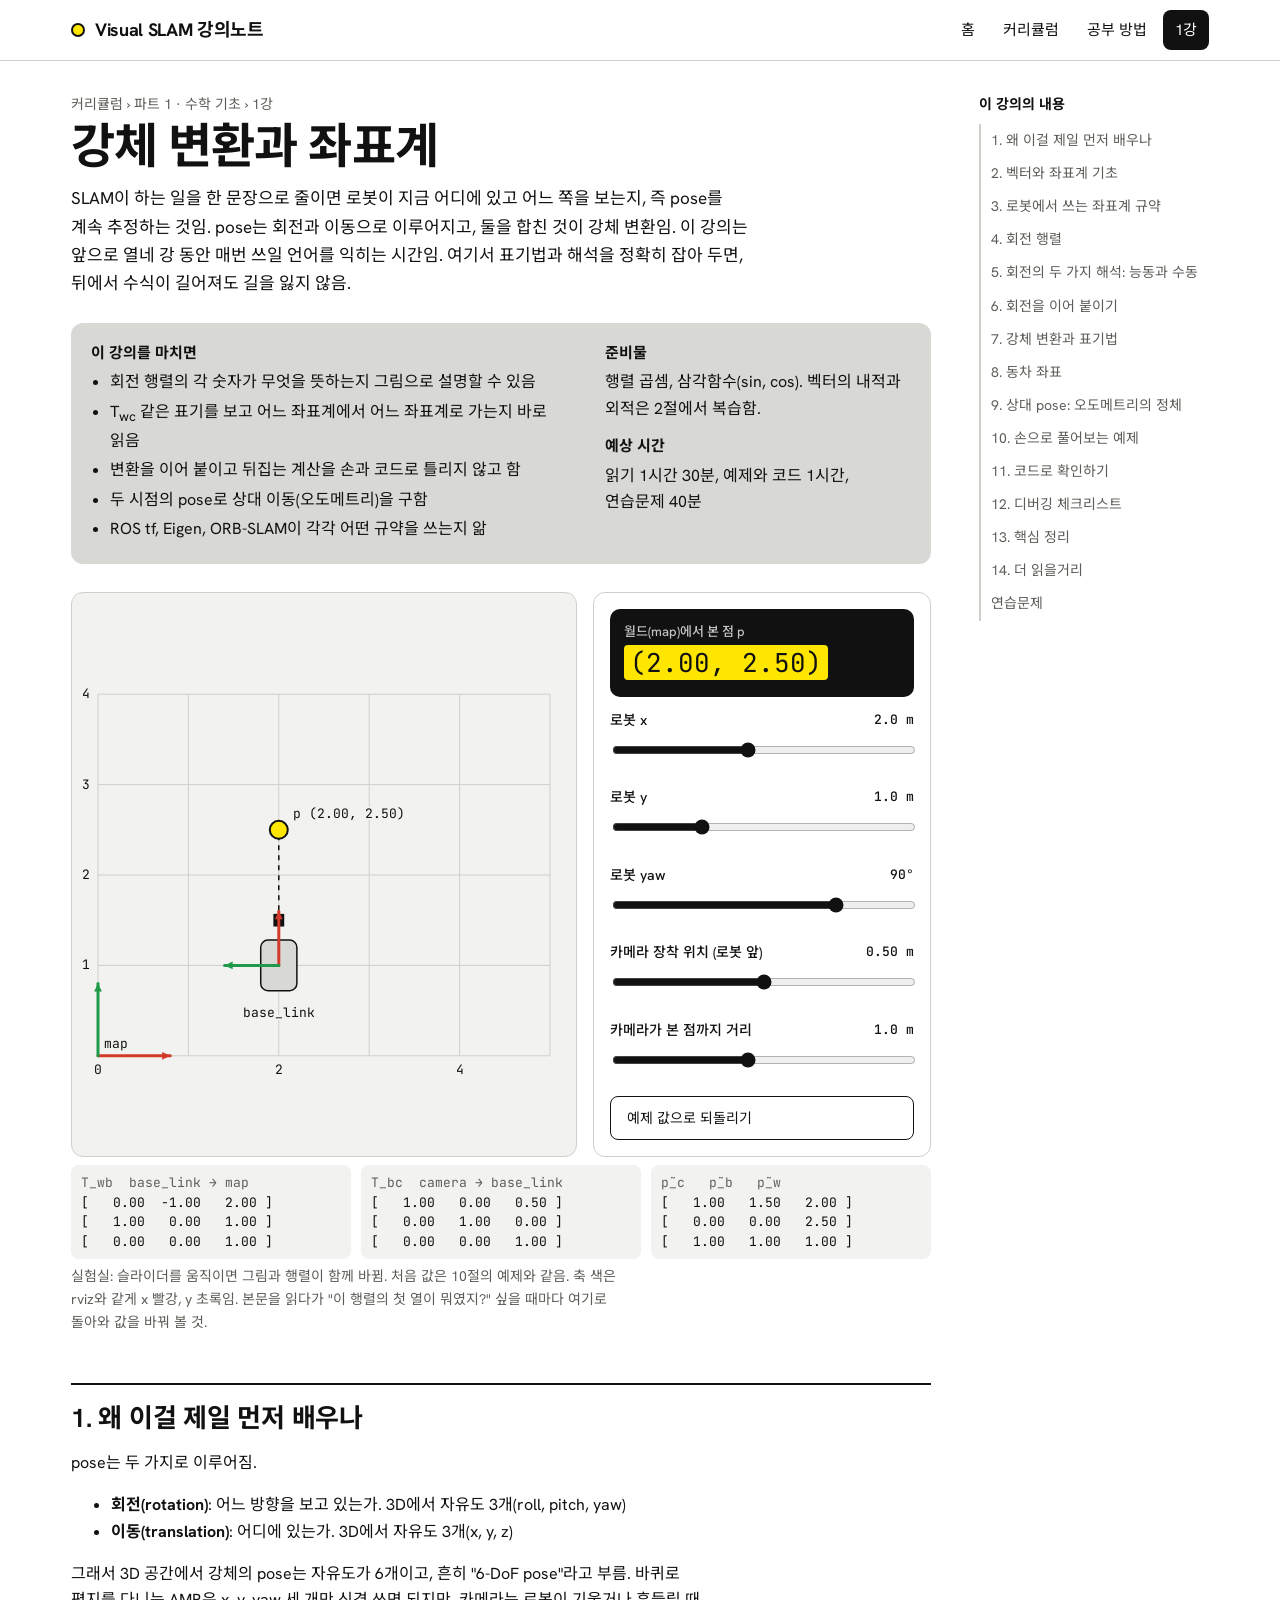
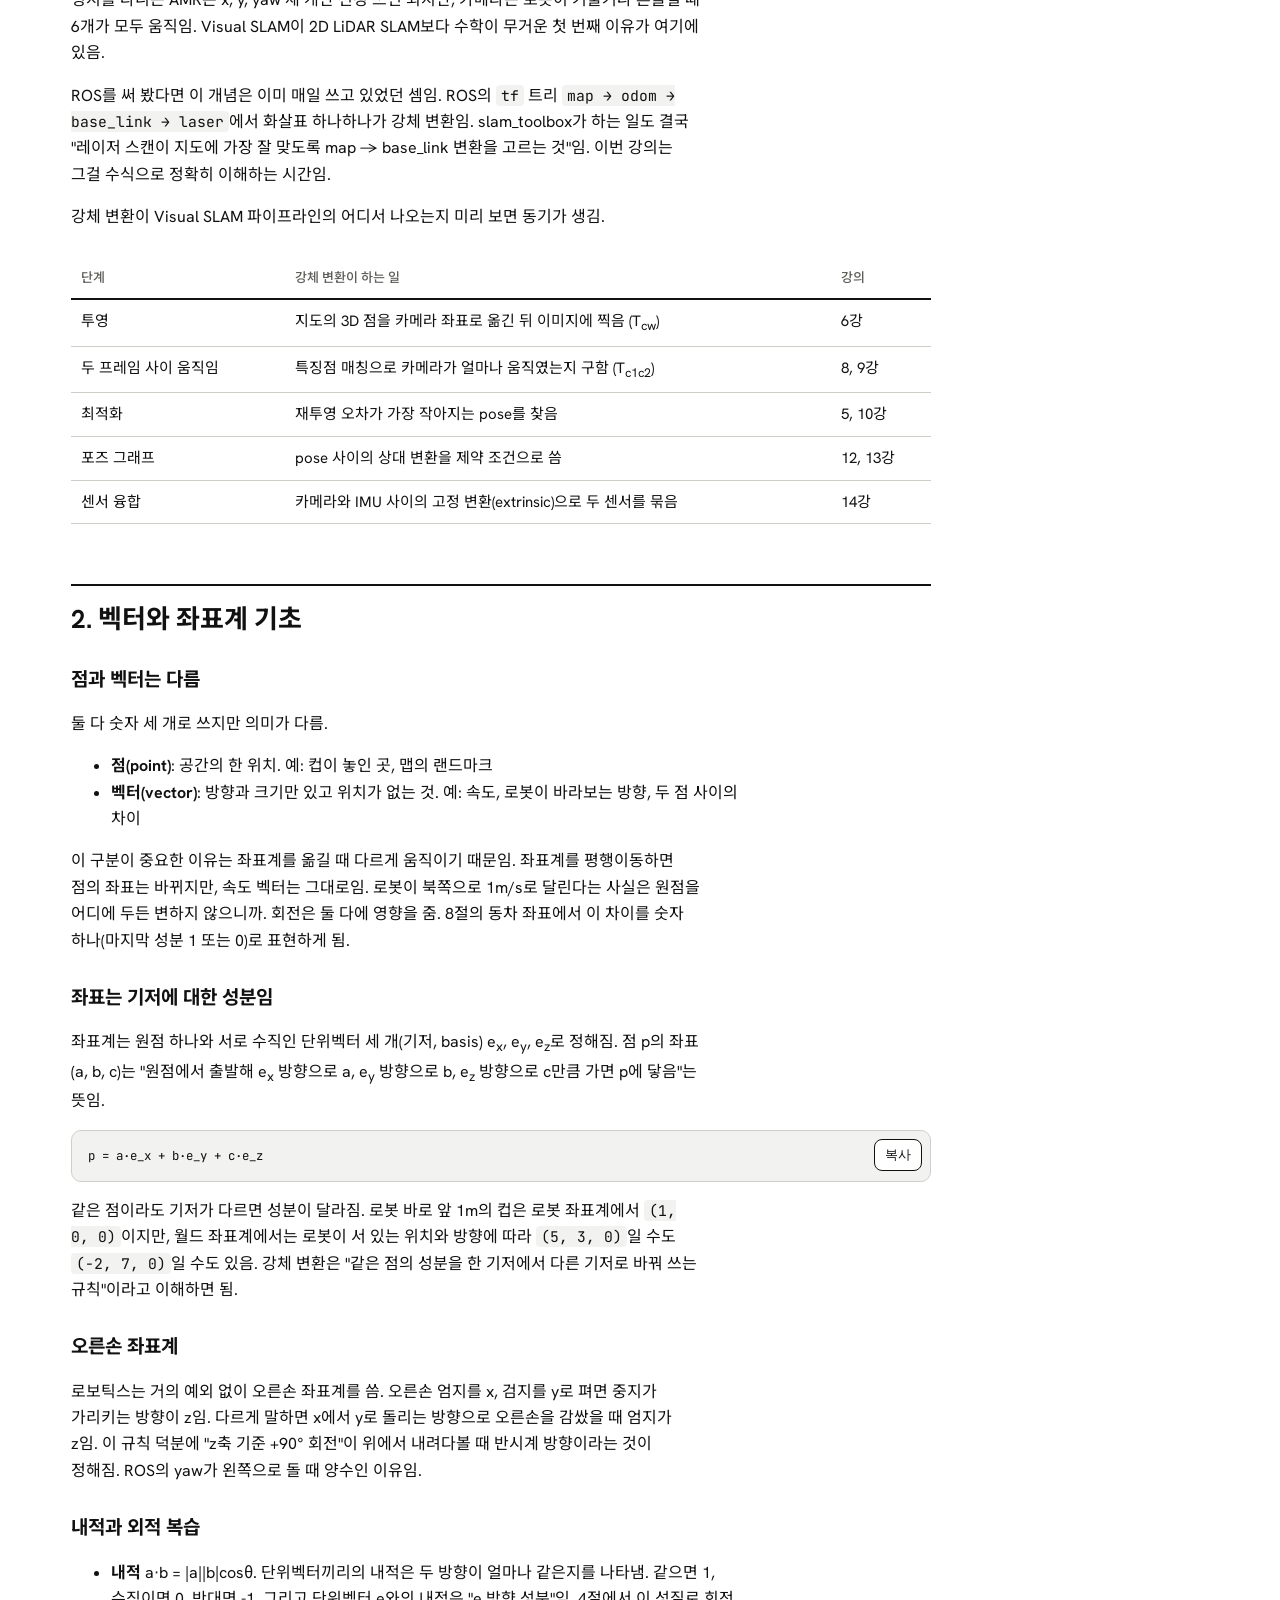
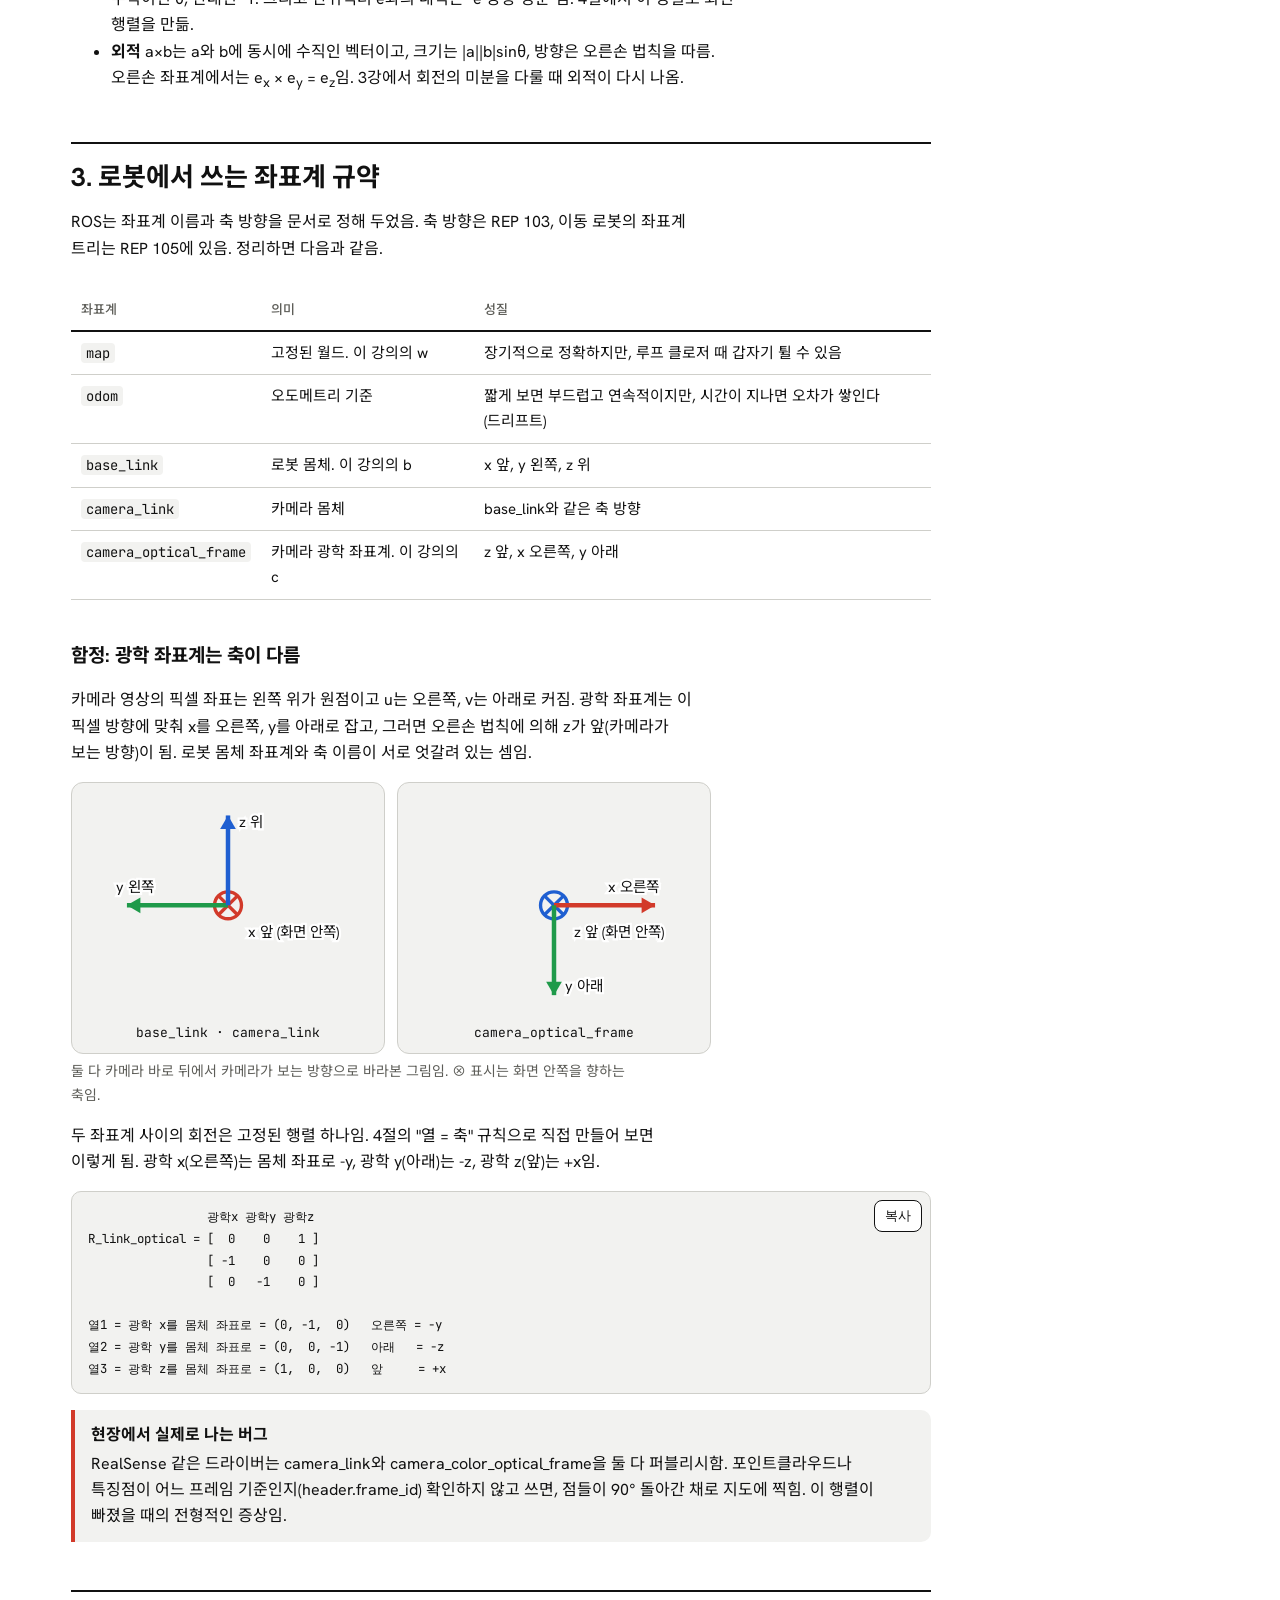
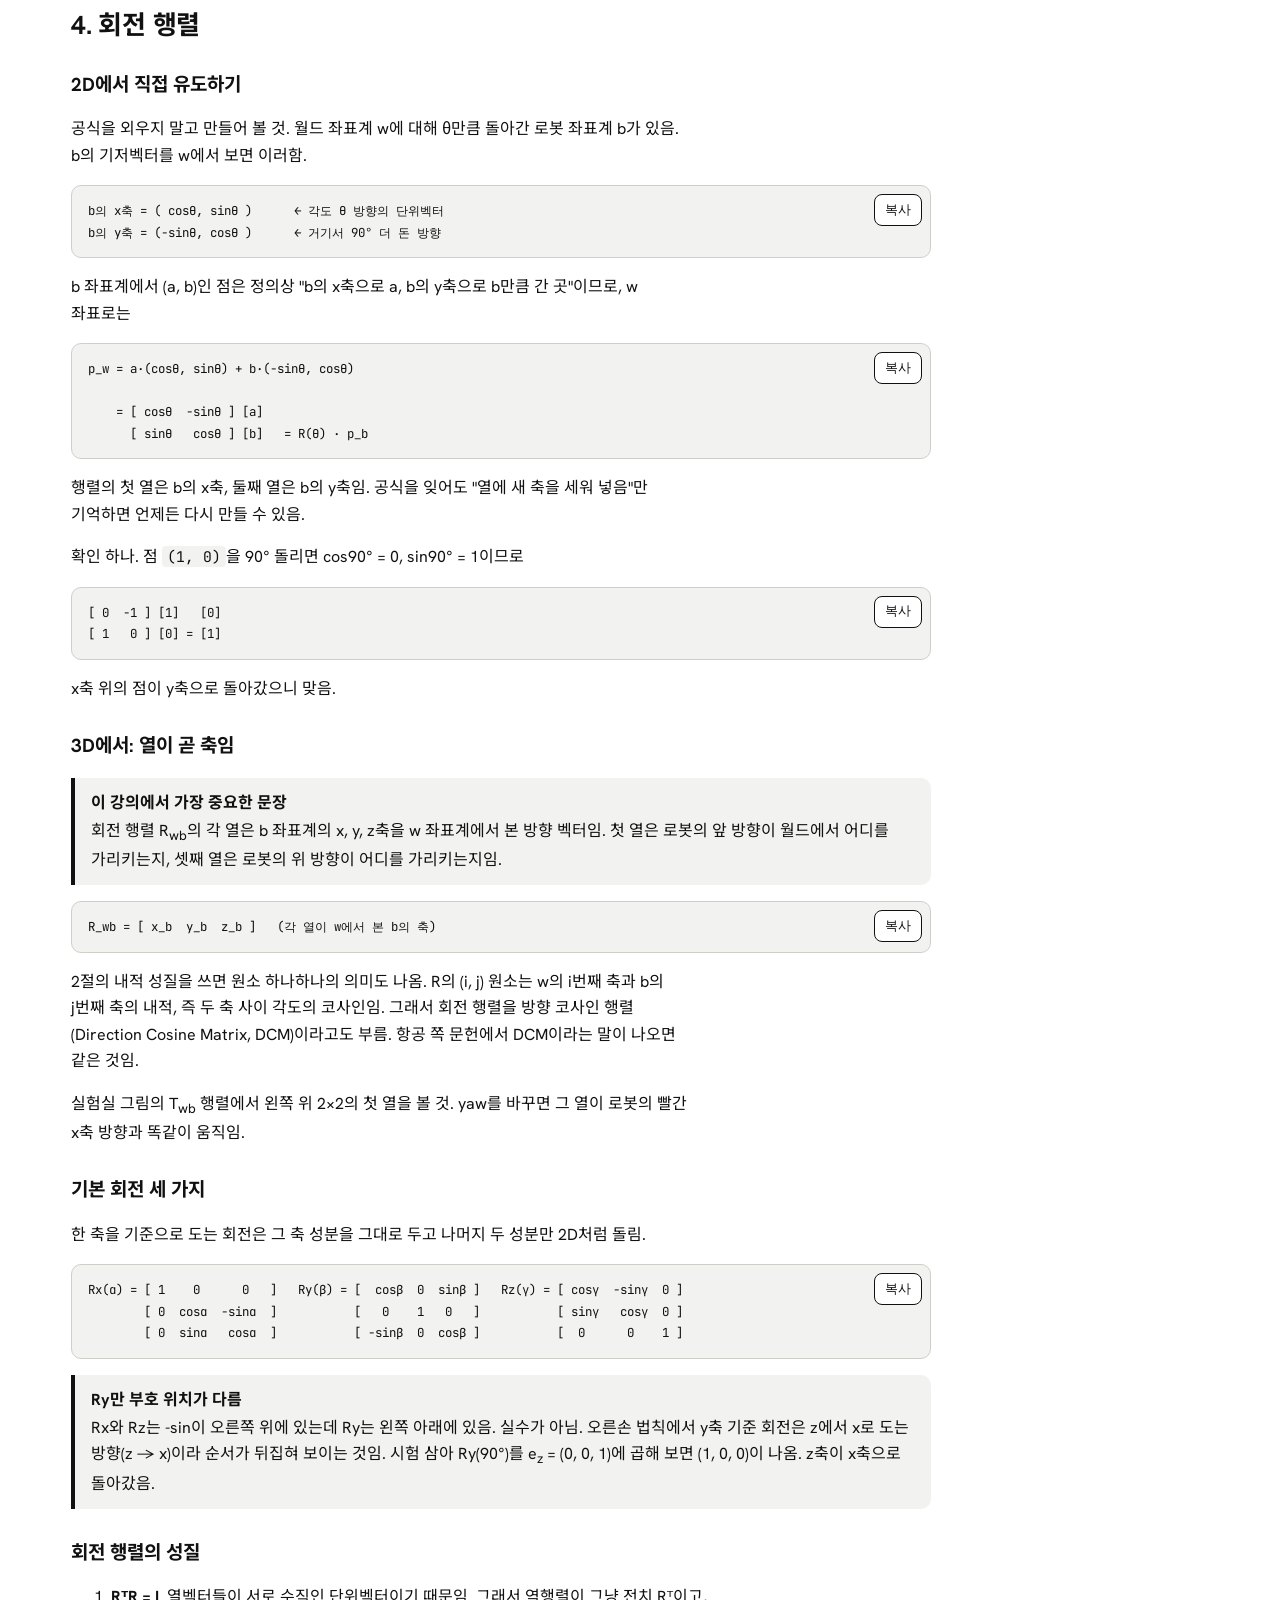
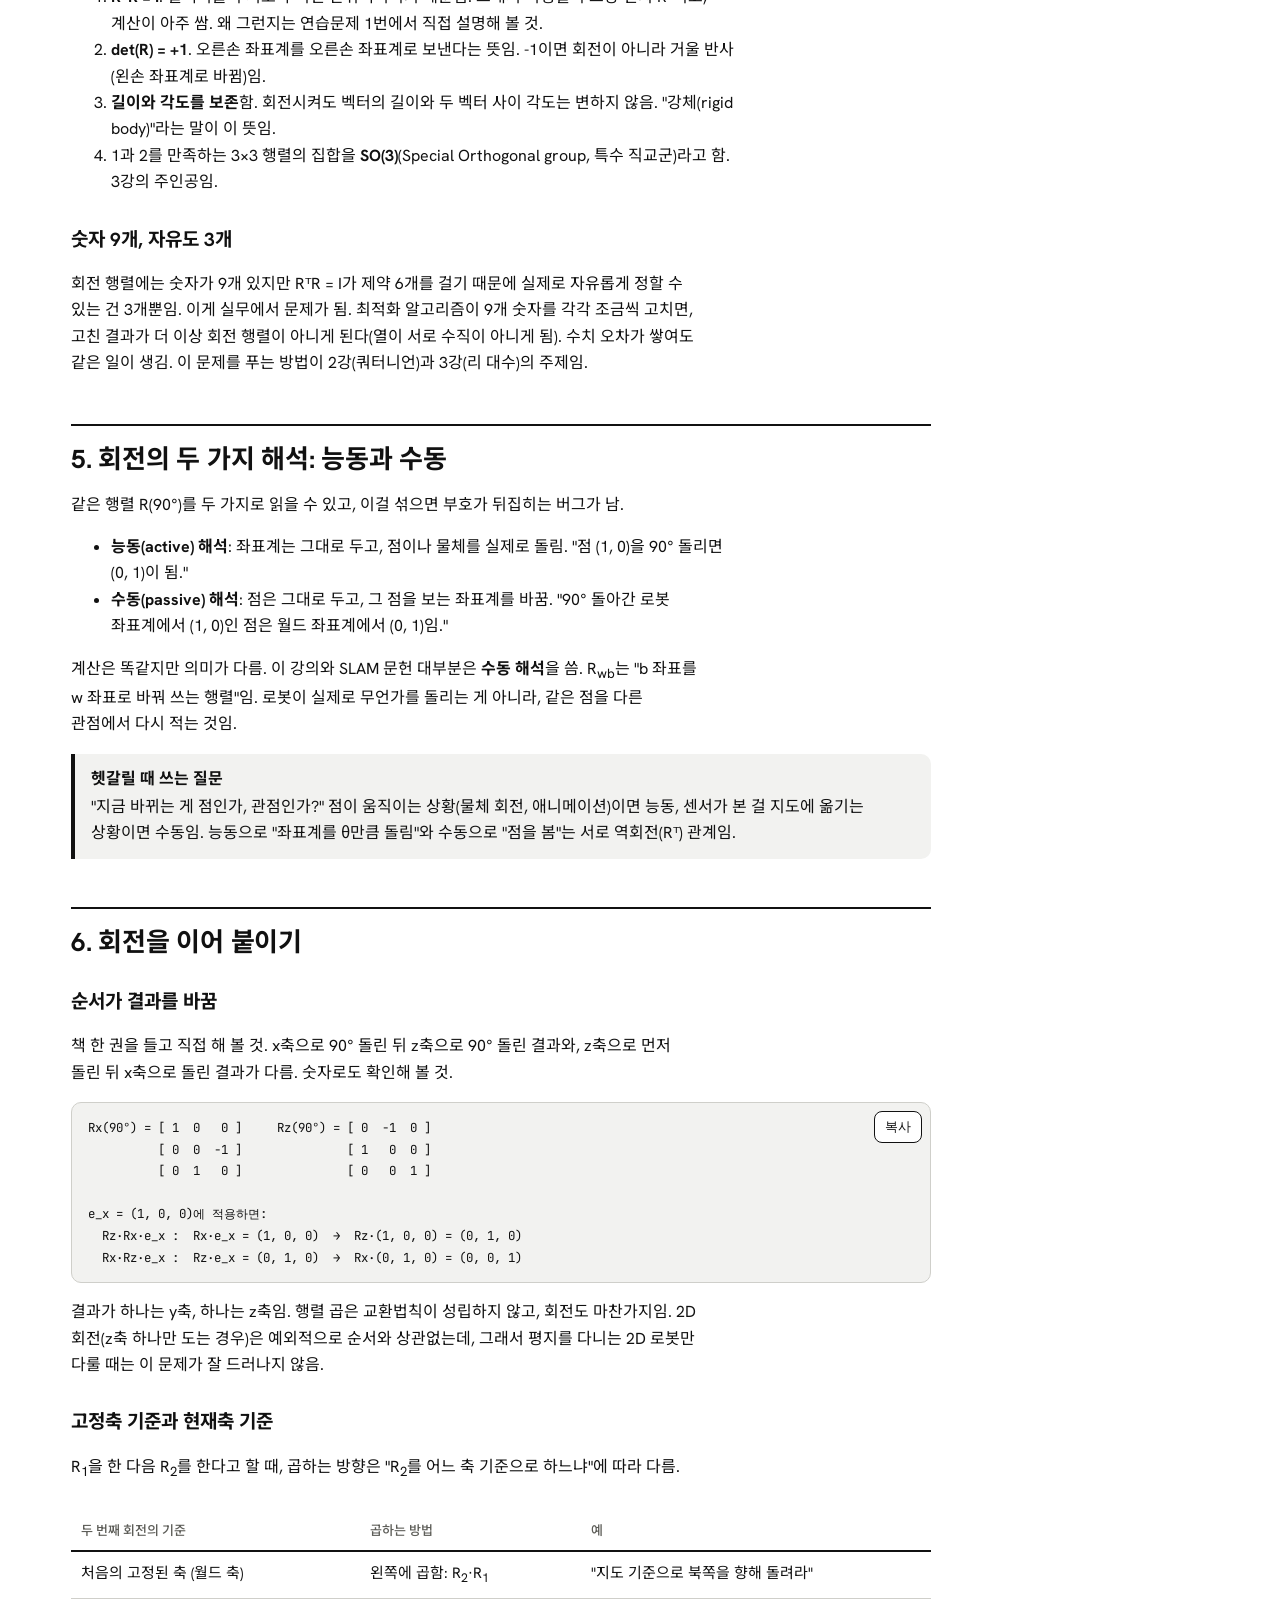
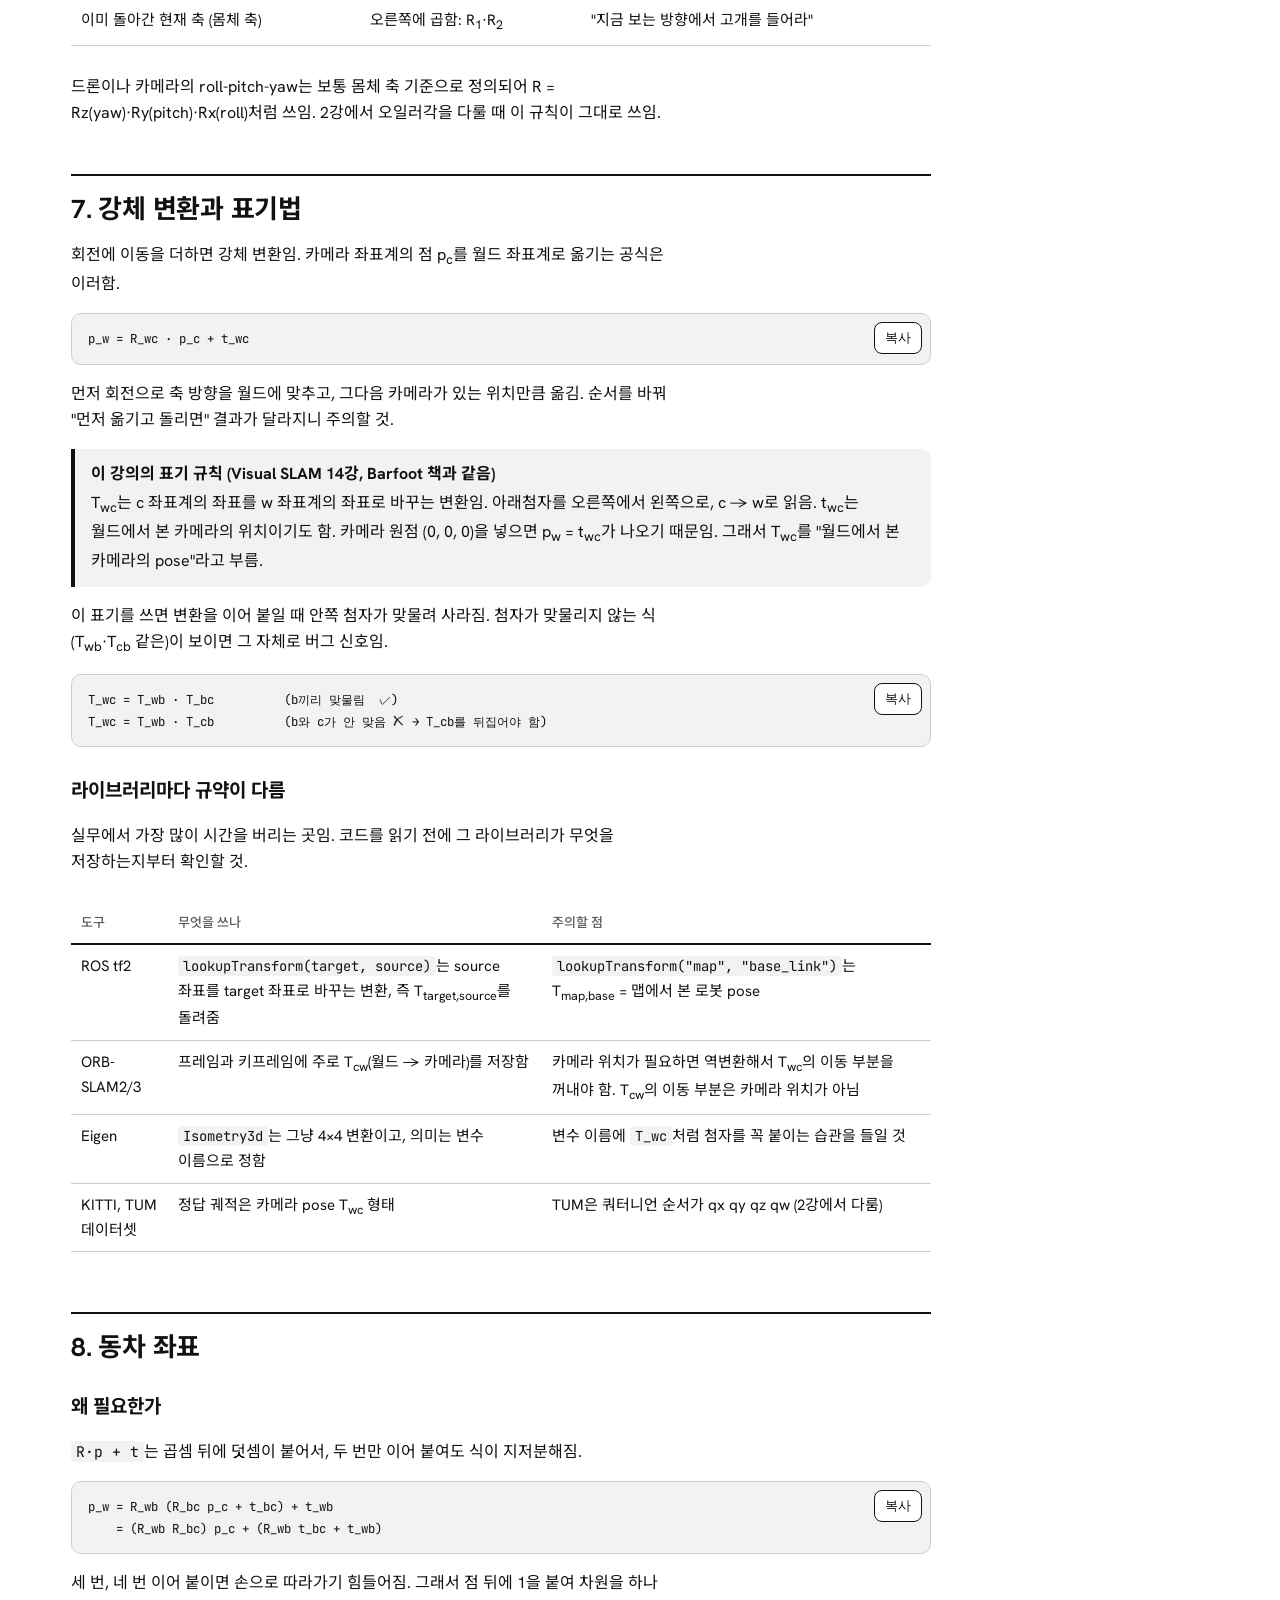
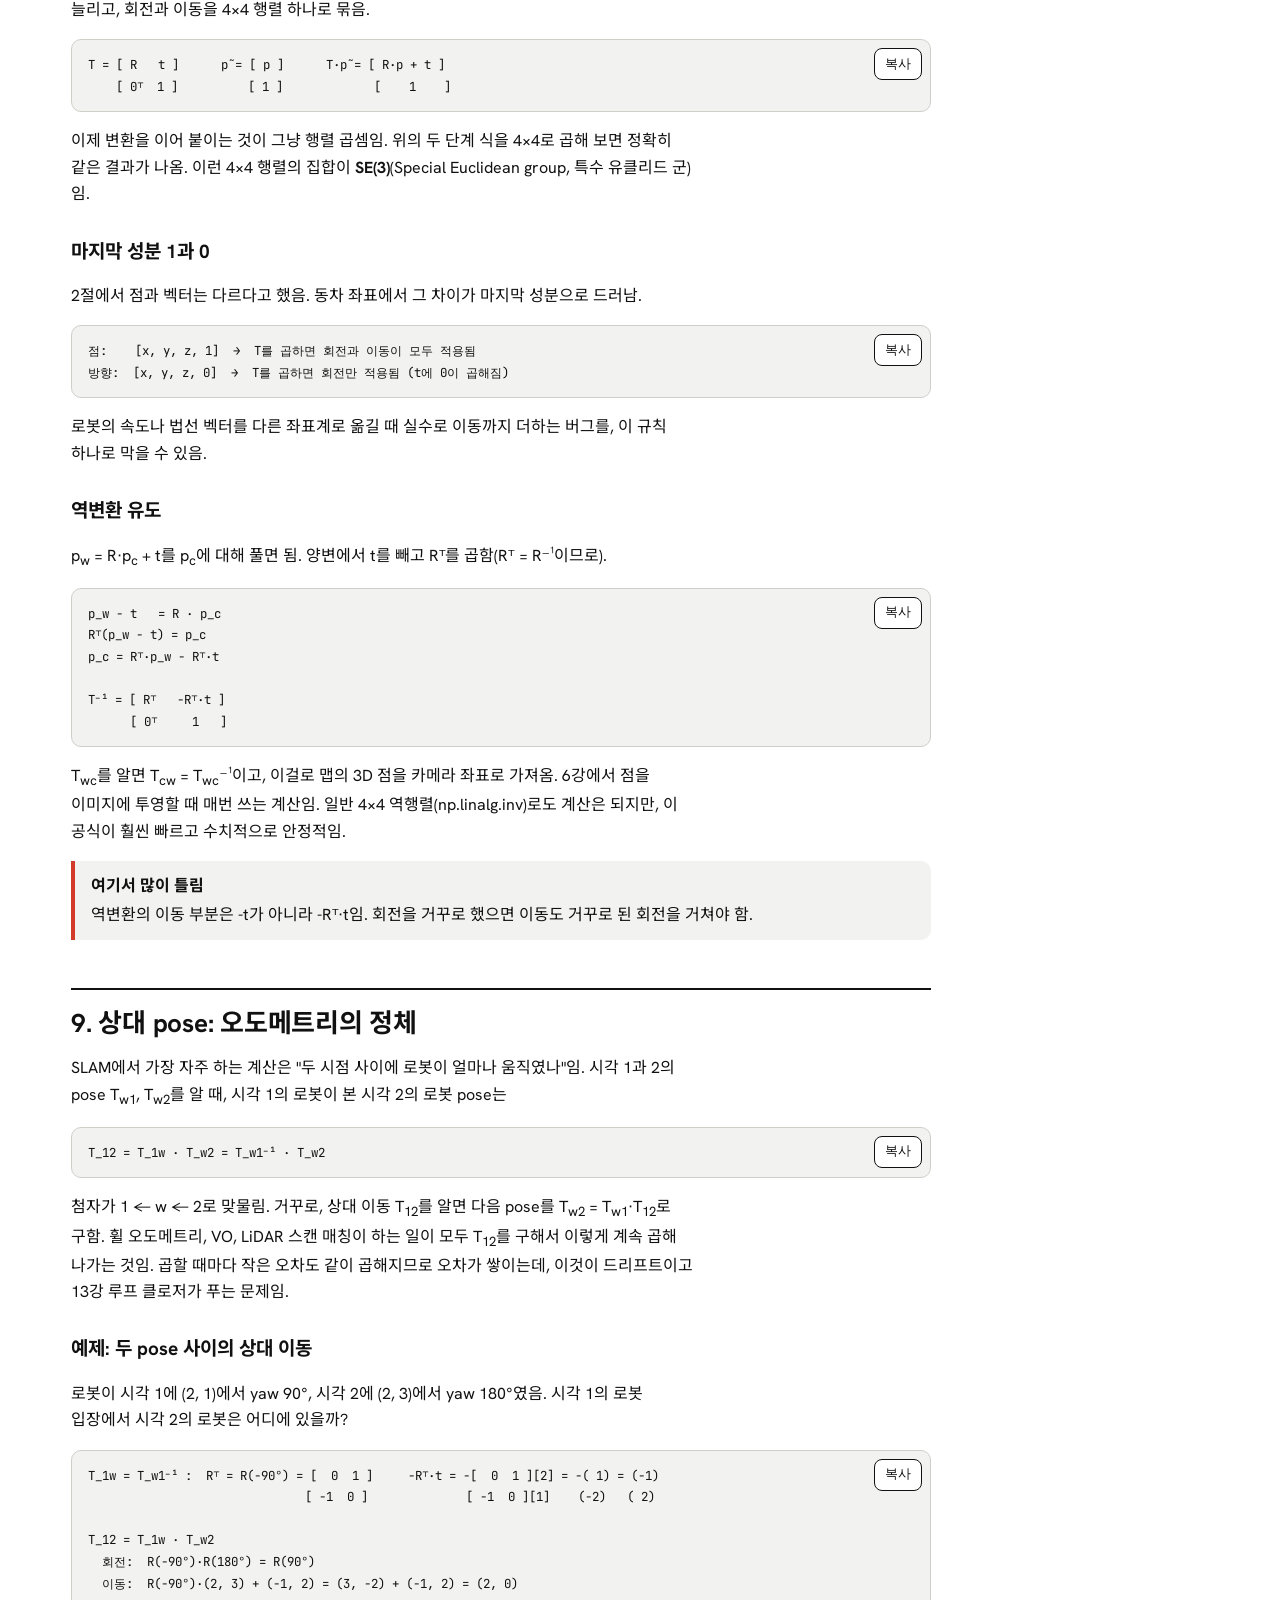
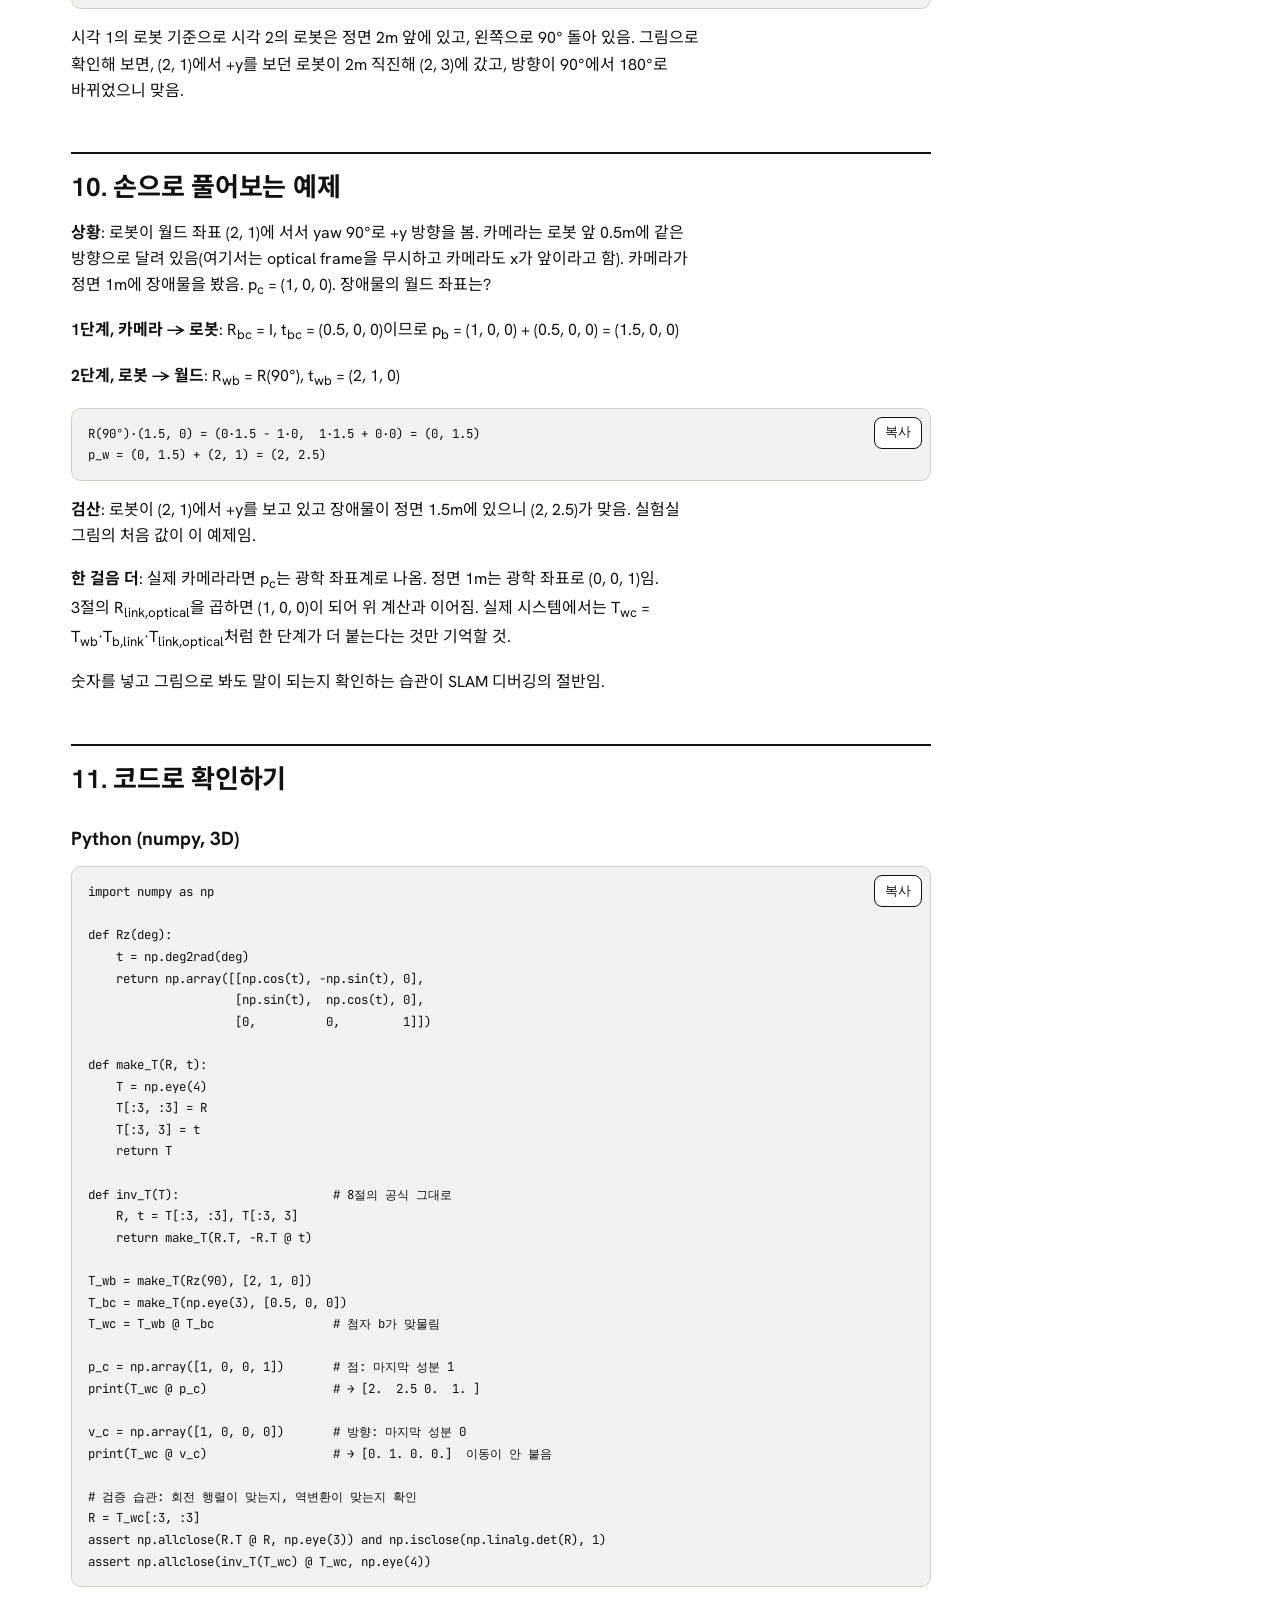
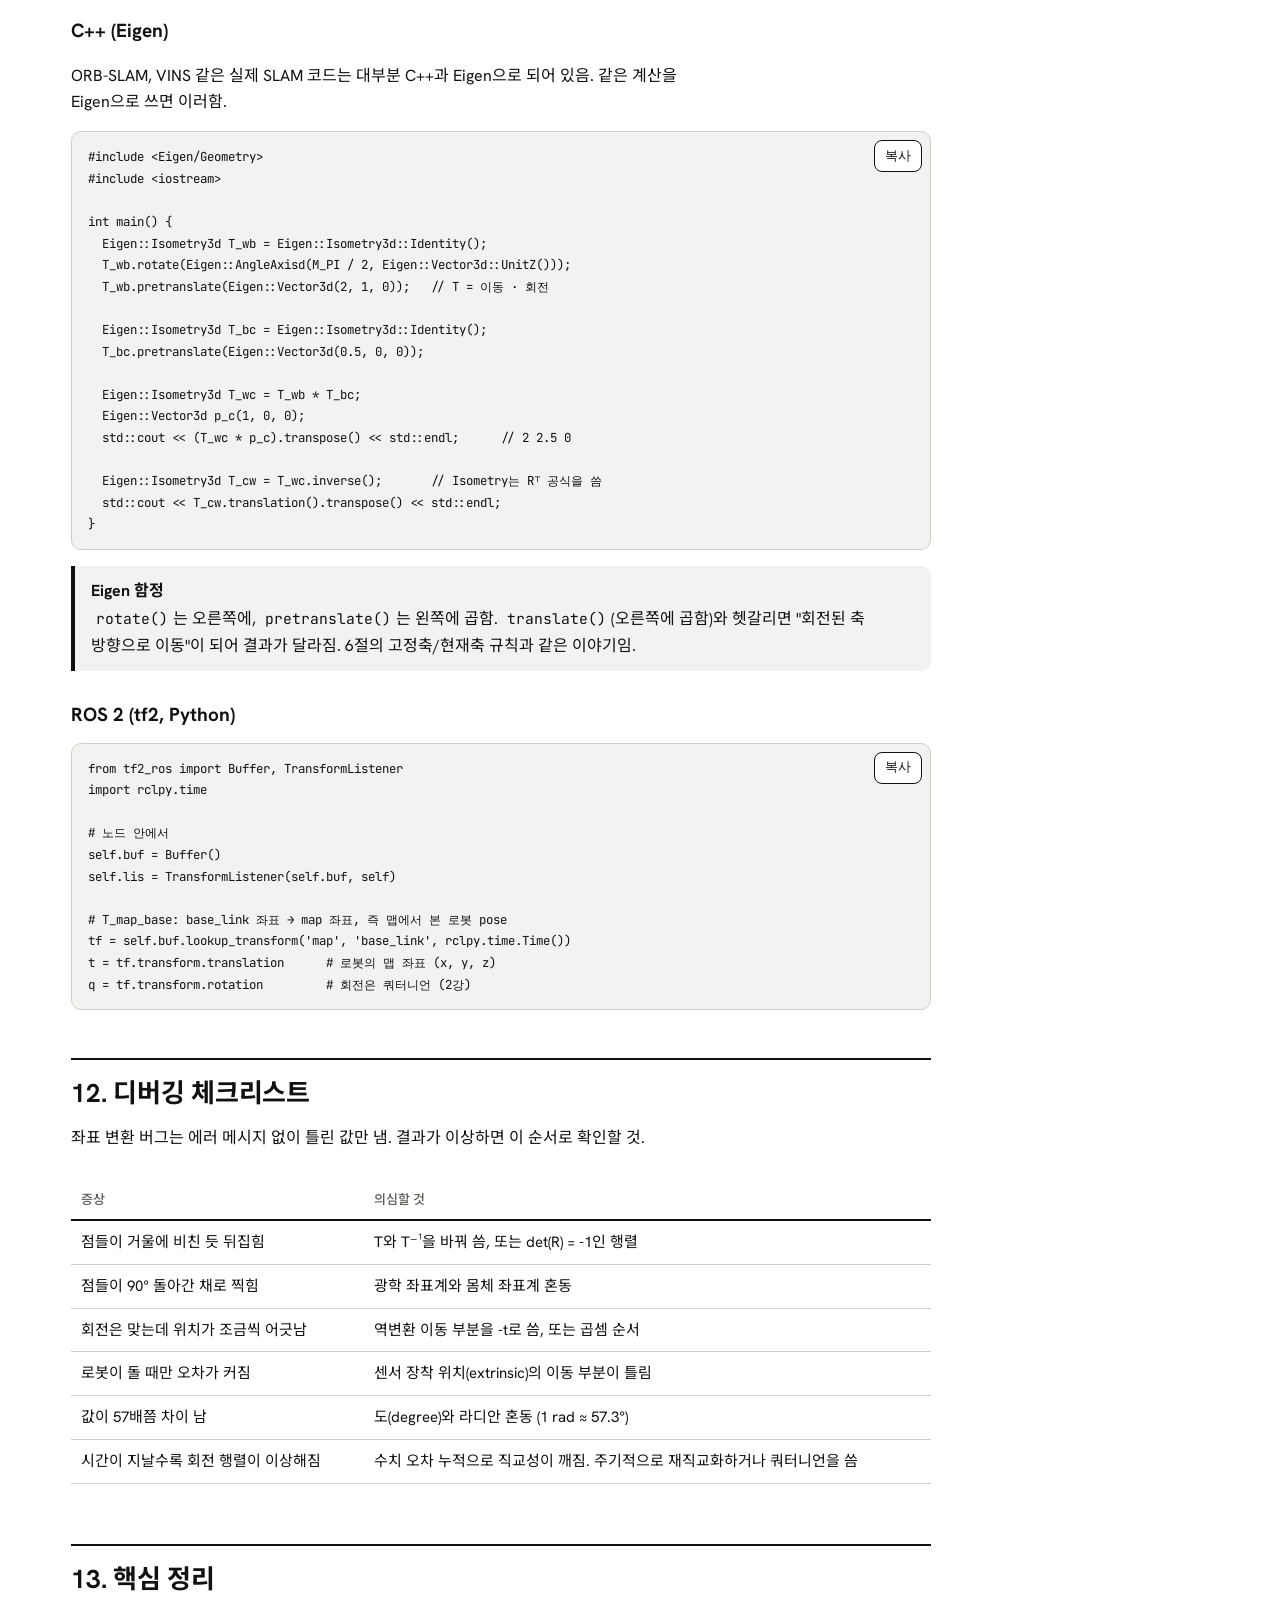
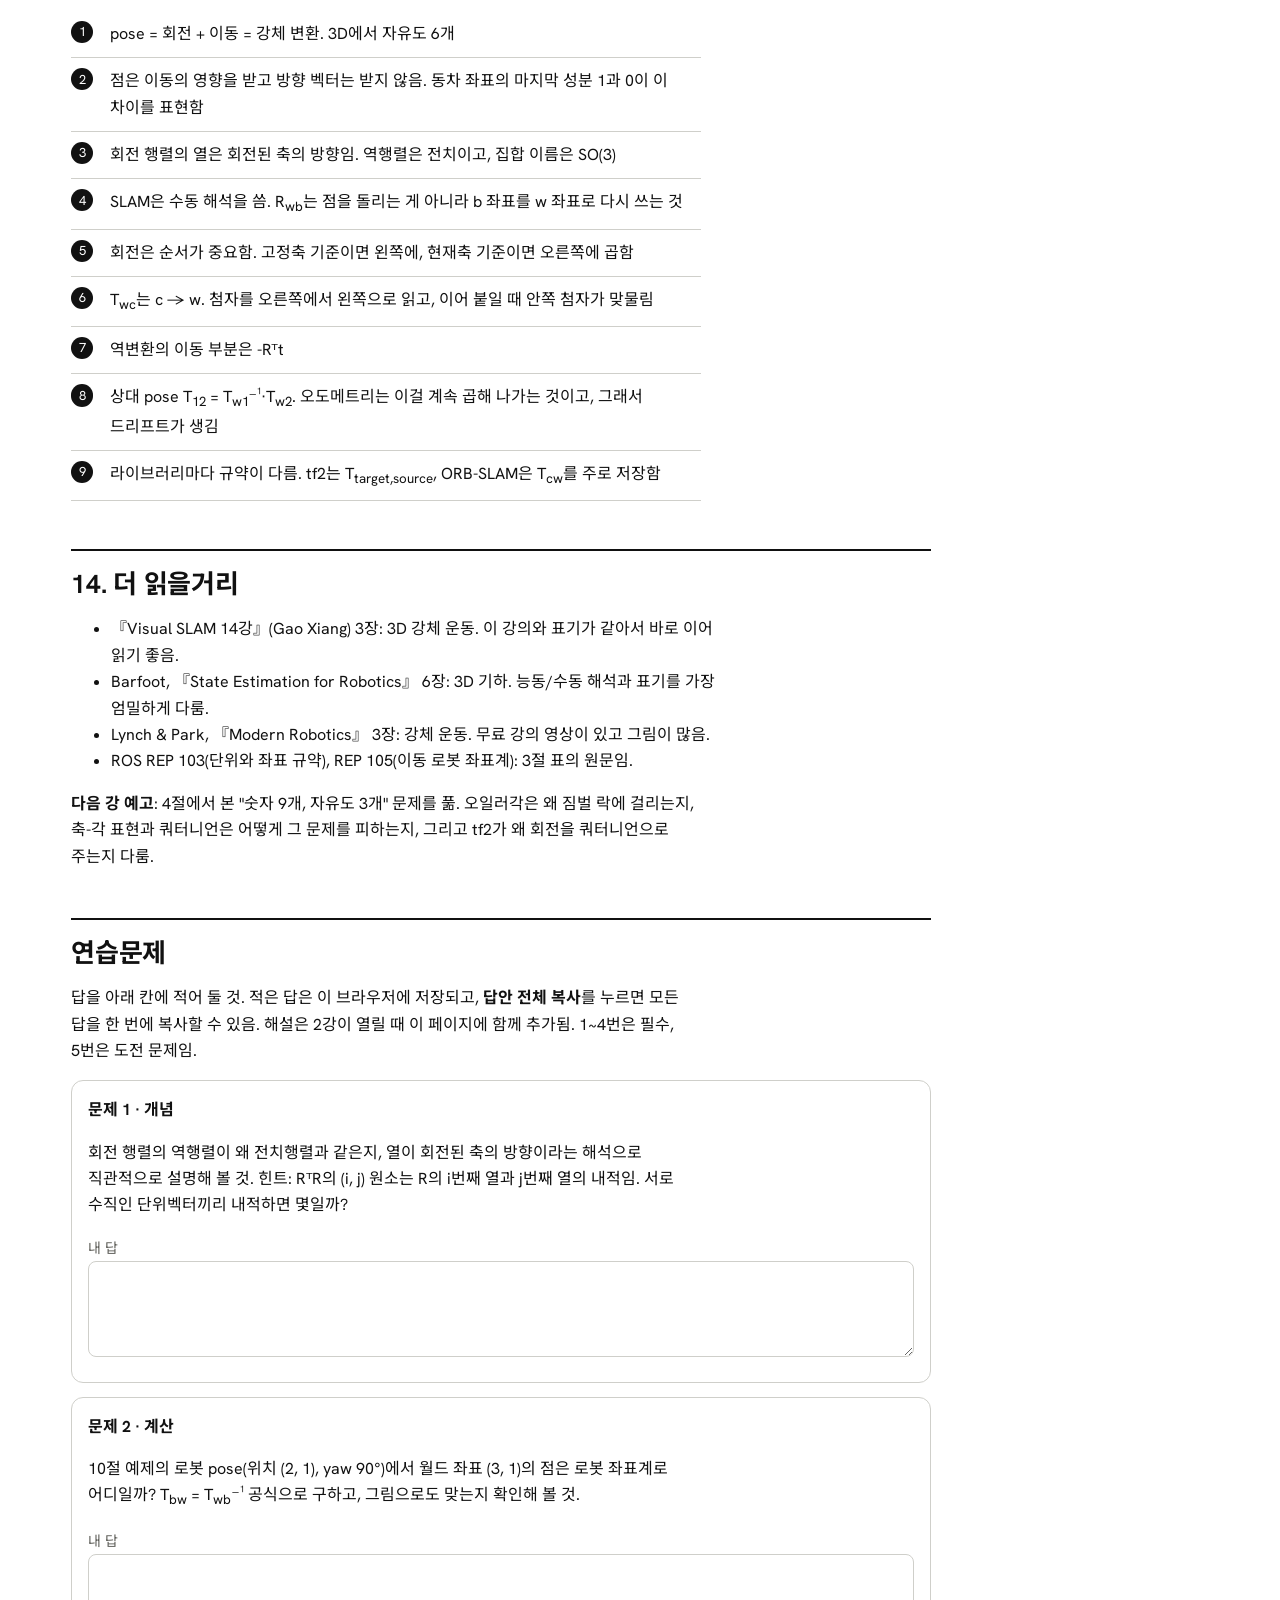
==== commit d32cfa1a: "본문 종결어미를 명사형(~음/~함/~임)으로 변경 Co-Authored-By: Claude Opus 5.5 <noreply@anthropic.com> Claude-Session: " ====
--- a/lessons/lesson-01.html
+++ b/lessons/lesson-01.html
@@ -19,17 +19,17 @@
 <article>
   <p class="crumb"><a href="../index.html#curriculum">커리큘럼</a> › 파트 1 · 수학 기초 › 1강</p>
   <h1>강체 변환과 좌표계</h1>
-  <p class="lede">SLAM이 하는 일을 한 문장으로 줄이면 로봇이 지금 어디에 있고 어느 쪽을 보는지, 즉 pose를 계속 추정하는 것이다. pose는 회전과 이동으로 이루어지고, 둘을 합친 것이 강체 변환이다. 이 강의는 앞으로 열네 강 동안 매번 쓰일 언어를 익히는 시간이다. 여기서 표기법과 해석을 정확히 잡아 두면, 뒤에서 수식이 길어져도 길을 잃지 않는다.</p>
+  <p class="lede">SLAM이 하는 일을 한 문장으로 줄이면 로봇이 지금 어디에 있고 어느 쪽을 보는지, 즉 pose를 계속 추정하는 것임. pose는 회전과 이동으로 이루어지고, 둘을 합친 것이 강체 변환임. 이 강의는 앞으로 열네 강 동안 매번 쓰일 언어를 익히는 시간임. 여기서 표기법과 해석을 정확히 잡아 두면, 뒤에서 수식이 길어져도 길을 잃지 않음.</p>
 
   <div class="goal">
     <div><b>이 강의를 마치면</b><ul>
-      <li>회전 행렬의 각 숫자가 무엇을 뜻하는지 그림으로 설명할 수 있다</li>
-      <li>T<sub>wc</sub> 같은 표기를 보고 어느 좌표계에서 어느 좌표계로 가는지 바로 읽는다</li>
-      <li>변환을 이어 붙이고 뒤집는 계산을 손과 코드로 틀리지 않고 한다</li>
-      <li>두 시점의 pose로 상대 이동(오도메트리)을 구한다</li>
-      <li>ROS tf, Eigen, ORB-SLAM이 각각 어떤 규약을 쓰는지 안다</li>
+      <li>회전 행렬의 각 숫자가 무엇을 뜻하는지 그림으로 설명할 수 있음</li>
+      <li>T<sub>wc</sub> 같은 표기를 보고 어느 좌표계에서 어느 좌표계로 가는지 바로 읽음</li>
+      <li>변환을 이어 붙이고 뒤집는 계산을 손과 코드로 틀리지 않고 함</li>
+      <li>두 시점의 pose로 상대 이동(오도메트리)을 구함</li>
+      <li>ROS tf, Eigen, ORB-SLAM이 각각 어떤 규약을 쓰는지 앎</li>
     </ul></div>
-    <div><b>준비물</b><p>행렬 곱셈, 삼각함수(sin, cos). 벡터의 내적과 외적은 2절에서 복습한다.</p><b>예상 시간</b><p>읽기 1시간 30분, 예제와 코드 1시간, 연습문제 40분</p></div>
+    <div><b>준비물</b><p>행렬 곱셈, 삼각함수(sin, cos). 벡터의 내적과 외적은 2절에서 복습함.</p><b>예상 시간</b><p>읽기 1시간 30분, 예제와 코드 1시간, 연습문제 40분</p></div>
   </div>
 
   <div class="lab">
@@ -45,59 +45,59 @@
     </div>
   </div>
   <div class="mats" id="mats"></div>
-  <p class="cap">실험실: 슬라이더를 움직이면 그림과 행렬이 함께 바뀐다. 처음 값은 10절의 예제와 같다. 축 색은 rviz와 같게 x 빨강, y 초록이다. 본문을 읽다가 "이 행렬의 첫 열이 뭐였지?" 싶을 때마다 여기로 돌아와 값을 바꿔 보자.</p>
+  <p class="cap">실험실: 슬라이더를 움직이면 그림과 행렬이 함께 바뀜. 처음 값은 10절의 예제와 같음. 축 색은 rviz와 같게 x 빨강, y 초록임. 본문을 읽다가 "이 행렬의 첫 열이 뭐였지?" 싶을 때마다 여기로 돌아와 값을 바꿔 볼 것.</p>
 
   <h2>1. 왜 이걸 제일 먼저 배우나</h2>
-  <p>pose는 두 가지로 이루어진다.</p>
+  <p>pose는 두 가지로 이루어짐.</p>
   <ul><li><b>회전(rotation)</b>: 어느 방향을 보고 있는가. 3D에서 자유도 3개(roll, pitch, yaw)</li><li><b>이동(translation)</b>: 어디에 있는가. 3D에서 자유도 3개(x, y, z)</li></ul>
-  <p>그래서 3D 공간에서 강체의 pose는 자유도가 6개이고, 흔히 "6-DoF pose"라고 부른다. 바퀴로 평지를 다니는 AMR은 x, y, yaw 세 개만 신경 쓰면 되지만, 카메라는 로봇이 기울거나 흔들릴 때 6개가 모두 움직인다. Visual SLAM이 2D LiDAR SLAM보다 수학이 무거운 첫 번째 이유가 여기에 있다.</p>
-  <p>ROS를 써 봤다면 이 개념은 이미 매일 쓰고 있었던 셈이다. ROS의 <code>tf</code> 트리 <code>map → odom → base_link → laser</code>에서 화살표 하나하나가 강체 변환이다. slam_toolbox가 하는 일도 결국 "레이저 스캔이 지도에 가장 잘 맞도록 map → base_link 변환을 고르는 것"이다. 이번 강의는 그걸 수식으로 정확히 이해하는 시간이다.</p>
-  <p>강체 변환이 Visual SLAM 파이프라인의 어디서 나오는지 미리 보면 동기가 생긴다.</p>
+  <p>그래서 3D 공간에서 강체의 pose는 자유도가 6개이고, 흔히 "6-DoF pose"라고 부름. 바퀴로 평지를 다니는 AMR은 x, y, yaw 세 개만 신경 쓰면 되지만, 카메라는 로봇이 기울거나 흔들릴 때 6개가 모두 움직임. Visual SLAM이 2D LiDAR SLAM보다 수학이 무거운 첫 번째 이유가 여기에 있음.</p>
+  <p>ROS를 써 봤다면 이 개념은 이미 매일 쓰고 있었던 셈임. ROS의 <code>tf</code> 트리 <code>map → odom → base_link → laser</code>에서 화살표 하나하나가 강체 변환임. slam_toolbox가 하는 일도 결국 "레이저 스캔이 지도에 가장 잘 맞도록 map → base_link 변환을 고르는 것"임. 이번 강의는 그걸 수식으로 정확히 이해하는 시간임.</p>
+  <p>강체 변환이 Visual SLAM 파이프라인의 어디서 나오는지 미리 보면 동기가 생김.</p>
   <div class="scroll"><table>
     <thead><tr><th>단계</th><th>강체 변환이 하는 일</th><th>강의</th></tr></thead>
     <tbody>
-      <tr><td>투영</td><td>지도의 3D 점을 카메라 좌표로 옮긴 뒤 이미지에 찍는다 (T<sub>cw</sub>)</td><td>6강</td></tr>
-      <tr><td>두 프레임 사이 움직임</td><td>특징점 매칭으로 카메라가 얼마나 움직였는지 구한다 (T<sub>c1c2</sub>)</td><td>8, 9강</td></tr>
-      <tr><td>최적화</td><td>재투영 오차가 가장 작아지는 pose를 찾는다</td><td>5, 10강</td></tr>
-      <tr><td>포즈 그래프</td><td>pose 사이의 상대 변환을 제약 조건으로 쓴다</td><td>12, 13강</td></tr>
-      <tr><td>센서 융합</td><td>카메라와 IMU 사이의 고정 변환(extrinsic)으로 두 센서를 묶는다</td><td>14강</td></tr>
+      <tr><td>투영</td><td>지도의 3D 점을 카메라 좌표로 옮긴 뒤 이미지에 찍음 (T<sub>cw</sub>)</td><td>6강</td></tr>
+      <tr><td>두 프레임 사이 움직임</td><td>특징점 매칭으로 카메라가 얼마나 움직였는지 구함 (T<sub>c1c2</sub>)</td><td>8, 9강</td></tr>
+      <tr><td>최적화</td><td>재투영 오차가 가장 작아지는 pose를 찾음</td><td>5, 10강</td></tr>
+      <tr><td>포즈 그래프</td><td>pose 사이의 상대 변환을 제약 조건으로 씀</td><td>12, 13강</td></tr>
+      <tr><td>센서 융합</td><td>카메라와 IMU 사이의 고정 변환(extrinsic)으로 두 센서를 묶음</td><td>14강</td></tr>
     </tbody>
   </table></div>
 
   <h2>2. 벡터와 좌표계 기초</h2>
-  <h3>점과 벡터는 다르다</h3>
-  <p>둘 다 숫자 세 개로 쓰지만 의미가 다르다.</p>
+  <h3>점과 벡터는 다름</h3>
+  <p>둘 다 숫자 세 개로 쓰지만 의미가 다름.</p>
   <ul>
     <li><b>점(point)</b>: 공간의 한 위치. 예: 컵이 놓인 곳, 맵의 랜드마크</li>
     <li><b>벡터(vector)</b>: 방향과 크기만 있고 위치가 없는 것. 예: 속도, 로봇이 바라보는 방향, 두 점 사이의 차이</li>
   </ul>
-  <p>이 구분이 중요한 이유는 좌표계를 옮길 때 다르게 움직이기 때문이다. 좌표계를 평행이동하면 점의 좌표는 바뀌지만, 속도 벡터는 그대로다. 로봇이 북쪽으로 1m/s로 달린다는 사실은 원점을 어디에 두든 변하지 않으니까. 회전은 둘 다에 영향을 준다. 8절의 동차 좌표에서 이 차이를 숫자 하나(마지막 성분 1 또는 0)로 표현하게 된다.</p>
-  <h3>좌표는 기저에 대한 성분이다</h3>
-  <p>좌표계는 원점 하나와 서로 수직인 단위벡터 세 개(기저, basis) e<sub>x</sub>, e<sub>y</sub>, e<sub>z</sub>로 정해진다. 점 p의 좌표 (a, b, c)는 "원점에서 출발해 e<sub>x</sub> 방향으로 a, e<sub>y</sub> 방향으로 b, e<sub>z</sub> 방향으로 c만큼 가면 p에 닿는다"는 뜻이다.</p>
+  <p>이 구분이 중요한 이유는 좌표계를 옮길 때 다르게 움직이기 때문임. 좌표계를 평행이동하면 점의 좌표는 바뀌지만, 속도 벡터는 그대로임. 로봇이 북쪽으로 1m/s로 달린다는 사실은 원점을 어디에 두든 변하지 않으니까. 회전은 둘 다에 영향을 줌. 8절의 동차 좌표에서 이 차이를 숫자 하나(마지막 성분 1 또는 0)로 표현하게 됨.</p>
+  <h3>좌표는 기저에 대한 성분임</h3>
+  <p>좌표계는 원점 하나와 서로 수직인 단위벡터 세 개(기저, basis) e<sub>x</sub>, e<sub>y</sub>, e<sub>z</sub>로 정해짐. 점 p의 좌표 (a, b, c)는 "원점에서 출발해 e<sub>x</sub> 방향으로 a, e<sub>y</sub> 방향으로 b, e<sub>z</sub> 방향으로 c만큼 가면 p에 닿음"는 뜻임.</p>
 <pre><code>p = a·e_x + b·e_y + c·e_z</code></pre>
-  <p>같은 점이라도 기저가 다르면 성분이 달라진다. 로봇 바로 앞 1m의 컵은 로봇 좌표계에서 <code>(1, 0, 0)</code>이지만, 월드 좌표계에서는 로봇이 서 있는 위치와 방향에 따라 <code>(5, 3, 0)</code>일 수도 <code>(-2, 7, 0)</code>일 수도 있다. 강체 변환은 "같은 점의 성분을 한 기저에서 다른 기저로 바꿔 쓰는 규칙"이라고 이해하면 된다.</p>
+  <p>같은 점이라도 기저가 다르면 성분이 달라짐. 로봇 바로 앞 1m의 컵은 로봇 좌표계에서 <code>(1, 0, 0)</code>이지만, 월드 좌표계에서는 로봇이 서 있는 위치와 방향에 따라 <code>(5, 3, 0)</code>일 수도 <code>(-2, 7, 0)</code>일 수도 있음. 강체 변환은 "같은 점의 성분을 한 기저에서 다른 기저로 바꿔 쓰는 규칙"이라고 이해하면 됨.</p>
   <h3>오른손 좌표계</h3>
-  <p>로보틱스는 거의 예외 없이 오른손 좌표계를 쓴다. 오른손 엄지를 x, 검지를 y로 펴면 중지가 가리키는 방향이 z이다. 다르게 말하면 x에서 y로 돌리는 방향으로 오른손을 감쌌을 때 엄지가 z이다. 이 규칙 덕분에 "z축 기준 +90° 회전"이 위에서 내려다볼 때 반시계 방향이라는 것이 정해진다. ROS의 yaw가 왼쪽으로 돌 때 양수인 이유다.</p>
+  <p>로보틱스는 거의 예외 없이 오른손 좌표계를 씀. 오른손 엄지를 x, 검지를 y로 펴면 중지가 가리키는 방향이 z임. 다르게 말하면 x에서 y로 돌리는 방향으로 오른손을 감쌌을 때 엄지가 z임. 이 규칙 덕분에 "z축 기준 +90° 회전"이 위에서 내려다볼 때 반시계 방향이라는 것이 정해짐. ROS의 yaw가 왼쪽으로 돌 때 양수인 이유임.</p>
   <h3>내적과 외적 복습</h3>
   <ul>
-    <li><b>내적</b> a·b = |a||b|cosθ. 단위벡터끼리의 내적은 두 방향이 얼마나 같은지를 나타낸다. 같으면 1, 수직이면 0, 반대면 -1. 그리고 단위벡터 e와의 내적은 "e 방향 성분"이다. 4절에서 이 성질로 회전 행렬을 만든다.</li>
-    <li><b>외적</b> a×b는 a와 b에 동시에 수직인 벡터이고, 크기는 |a||b|sinθ, 방향은 오른손 법칙을 따른다. 오른손 좌표계에서는 e<sub>x</sub> × e<sub>y</sub> = e<sub>z</sub>이다. 3강에서 회전의 미분을 다룰 때 외적이 다시 나온다.</li>
+    <li><b>내적</b> a·b = |a||b|cosθ. 단위벡터끼리의 내적은 두 방향이 얼마나 같은지를 나타냄. 같으면 1, 수직이면 0, 반대면 -1. 그리고 단위벡터 e와의 내적은 "e 방향 성분"임. 4절에서 이 성질로 회전 행렬을 만듦.</li>
+    <li><b>외적</b> a×b는 a와 b에 동시에 수직인 벡터이고, 크기는 |a||b|sinθ, 방향은 오른손 법칙을 따름. 오른손 좌표계에서는 e<sub>x</sub> × e<sub>y</sub> = e<sub>z</sub>임. 3강에서 회전의 미분을 다룰 때 외적이 다시 나옴.</li>
   </ul>
 
   <h2>3. 로봇에서 쓰는 좌표계 규약</h2>
-  <p>ROS는 좌표계 이름과 축 방향을 문서로 정해 두었다. 축 방향은 REP 103, 이동 로봇의 좌표계 트리는 REP 105에 있다. 정리하면 다음과 같다.</p>
+  <p>ROS는 좌표계 이름과 축 방향을 문서로 정해 두었음. 축 방향은 REP 103, 이동 로봇의 좌표계 트리는 REP 105에 있음. 정리하면 다음과 같음.</p>
   <div class="scroll"><table>
     <thead><tr><th>좌표계</th><th>의미</th><th>성질</th></tr></thead>
     <tbody>
-      <tr><td><code>map</code></td><td>고정된 월드. 이 강의의 w</td><td>장기적으로 정확하지만, 루프 클로저 때 갑자기 튈 수 있다</td></tr>
+      <tr><td><code>map</code></td><td>고정된 월드. 이 강의의 w</td><td>장기적으로 정확하지만, 루프 클로저 때 갑자기 튈 수 있음</td></tr>
       <tr><td><code>odom</code></td><td>오도메트리 기준</td><td>짧게 보면 부드럽고 연속적이지만, 시간이 지나면 오차가 쌓인다(드리프트)</td></tr>
       <tr><td><code>base_link</code></td><td>로봇 몸체. 이 강의의 b</td><td>x 앞, y 왼쪽, z 위</td></tr>
       <tr><td><code>camera_link</code></td><td>카메라 몸체</td><td>base_link와 같은 축 방향</td></tr>
       <tr><td><code>camera_optical_frame</code></td><td>카메라 광학 좌표계. 이 강의의 c</td><td>z 앞, x 오른쪽, y 아래</td></tr>
     </tbody>
   </table></div>
-  <h3>함정: 광학 좌표계는 축이 다르다</h3>
-  <p>카메라 영상의 픽셀 좌표는 왼쪽 위가 원점이고 u는 오른쪽, v는 아래로 커진다. 광학 좌표계는 이 픽셀 방향에 맞춰 x를 오른쪽, y를 아래로 잡고, 그러면 오른손 법칙에 의해 z가 앞(카메라가 보는 방향)이 된다. 로봇 몸체 좌표계와 축 이름이 서로 엇갈려 있는 셈이다.</p>
+  <h3>함정: 광학 좌표계는 축이 다름</h3>
+  <p>카메라 영상의 픽셀 좌표는 왼쪽 위가 원점이고 u는 오른쪽, v는 아래로 커짐. 광학 좌표계는 이 픽셀 방향에 맞춰 x를 오른쪽, y를 아래로 잡고, 그러면 오른손 법칙에 의해 z가 앞(카메라가 보는 방향)이 됨. 로봇 몸체 좌표계와 축 이름이 서로 엇갈려 있는 셈임.</p>
   <div class="duo" role="img" aria-label="카메라 뒤에서 본 base_link 좌표계와 optical frame 좌표계 비교">
     <figure><svg viewBox="0 0 260 200" aria-hidden="true">
       <circle cx="130" cy="100" r="12" fill="none" stroke="var(--xr)" stroke-width="3"/><path d="M122 92 L138 108 M138 92 L122 108" stroke="var(--xr)" stroke-width="3"/>
@@ -112,8 +112,8 @@
       <text x="178" y="88">x 오른쪽</text><text x="140" y="176">y 아래</text><text x="148" y="128">z 앞 (화면 안쪽)</text>
     </svg><figcaption>camera_optical_frame</figcaption></figure>
   </div>
-  <p class="cap">둘 다 카메라 바로 뒤에서 카메라가 보는 방향으로 바라본 그림이다. ⊗ 표시는 화면 안쪽을 향하는 축이다.</p>
-  <p>두 좌표계 사이의 회전은 고정된 행렬 하나다. 4절의 "열 = 축" 규칙으로 직접 만들어 보면 이렇게 된다. 광학 x(오른쪽)는 몸체 좌표로 -y, 광학 y(아래)는 -z, 광학 z(앞)는 +x이다.</p>
+  <p class="cap">둘 다 카메라 바로 뒤에서 카메라가 보는 방향으로 바라본 그림임. ⊗ 표시는 화면 안쪽을 향하는 축임.</p>
+  <p>두 좌표계 사이의 회전은 고정된 행렬 하나임. 4절의 "열 = 축" 규칙으로 직접 만들어 보면 이렇게 됨. 광학 x(오른쪽)는 몸체 좌표로 -y, 광학 y(아래)는 -z, 광학 z(앞)는 +x임.</p>
 <pre><code>                 광학x 광학y 광학z
 R_link_optical = [  0    0    1 ]
                  [ -1    0    0 ]
@@ -122,11 +122,11 @@
 열1 = 광학 x를 몸체 좌표로 = (0, -1,  0)   오른쪽 = -y
 열2 = 광학 y를 몸체 좌표로 = (0,  0, -1)   아래   = -z
 열3 = 광학 z를 몸체 좌표로 = (1,  0,  0)   앞     = +x</code></pre>
-  <div class="note warn"><b>현장에서 실제로 나는 버그</b>RealSense 같은 드라이버는 camera_link와 camera_color_optical_frame을 둘 다 퍼블리시한다. 포인트클라우드나 특징점이 어느 프레임 기준인지(header.frame_id) 확인하지 않고 쓰면, 점들이 90° 돌아간 채로 지도에 찍힌다. 이 행렬이 빠졌을 때의 전형적인 증상이다.</div>
+  <div class="note warn"><b>현장에서 실제로 나는 버그</b>RealSense 같은 드라이버는 camera_link와 camera_color_optical_frame을 둘 다 퍼블리시함. 포인트클라우드나 특징점이 어느 프레임 기준인지(header.frame_id) 확인하지 않고 쓰면, 점들이 90° 돌아간 채로 지도에 찍힘. 이 행렬이 빠졌을 때의 전형적인 증상임.</div>
 
   <h2>4. 회전 행렬</h2>
   <h3>2D에서 직접 유도하기</h3>
-  <p>공식을 외우지 말고 만들어 보자. 월드 좌표계 w에 대해 θ만큼 돌아간 로봇 좌표계 b가 있다. b의 기저벡터를 w에서 보면 이렇다.</p>
+  <p>공식을 외우지 말고 만들어 볼 것. 월드 좌표계 w에 대해 θ만큼 돌아간 로봇 좌표계 b가 있음. b의 기저벡터를 w에서 보면 이러함.</p>
 <pre><code>b의 x축 = ( cosθ, sinθ )      ← 각도 θ 방향의 단위벡터
 b의 y축 = (-sinθ, cosθ )      ← 거기서 90° 더 돈 방향</code></pre>
   <p>b 좌표계에서 (a, b)인 점은 정의상 "b의 x축으로 a, b의 y축으로 b만큼 간 곳"이므로, w 좌표로는</p>
@@ -134,44 +134,44 @@
 
     = [ cosθ  -sinθ ] [a]
       [ sinθ   cosθ ] [b]   = R(θ) · p_b</code></pre>
-  <p>행렬의 첫 열은 b의 x축, 둘째 열은 b의 y축이다. 공식을 잊어도 "열에 새 축을 세워 넣는다"만 기억하면 언제든 다시 만들 수 있다.</p>
+  <p>행렬의 첫 열은 b의 x축, 둘째 열은 b의 y축임. 공식을 잊어도 "열에 새 축을 세워 넣음"만 기억하면 언제든 다시 만들 수 있음.</p>
   <p>확인 하나. 점 <code>(1, 0)</code>을 90° 돌리면 cos90° = 0, sin90° = 1이므로</p>
 <pre><code>[ 0  -1 ] [1]   [0]
 [ 1   0 ] [0] = [1]</code></pre>
-  <p>x축 위의 점이 y축으로 돌아갔으니 맞다.</p>
-  <h3>3D에서: 열이 곧 축이다</h3>
-  <div class="note"><b>이 강의에서 가장 중요한 문장</b>회전 행렬 R<sub>wb</sub>의 각 열은 b 좌표계의 x, y, z축을 w 좌표계에서 본 방향 벡터다. 첫 열은 로봇의 앞 방향이 월드에서 어디를 가리키는지, 셋째 열은 로봇의 위 방향이 어디를 가리키는지다.</div>
+  <p>x축 위의 점이 y축으로 돌아갔으니 맞음.</p>
+  <h3>3D에서: 열이 곧 축임</h3>
+  <div class="note"><b>이 강의에서 가장 중요한 문장</b>회전 행렬 R<sub>wb</sub>의 각 열은 b 좌표계의 x, y, z축을 w 좌표계에서 본 방향 벡터임. 첫 열은 로봇의 앞 방향이 월드에서 어디를 가리키는지, 셋째 열은 로봇의 위 방향이 어디를 가리키는지임.</div>
 <pre><code>R_wb = [ x_b  y_b  z_b ]   (각 열이 w에서 본 b의 축)</code></pre>
-  <p>2절의 내적 성질을 쓰면 원소 하나하나의 의미도 나온다. R의 (i, j) 원소는 w의 i번째 축과 b의 j번째 축의 내적, 즉 두 축 사이 각도의 코사인이다. 그래서 회전 행렬을 방향 코사인 행렬(Direction Cosine Matrix, DCM)이라고도 부른다. 항공 쪽 문헌에서 DCM이라는 말이 나오면 같은 것이다.</p>
-  <p>실험실 그림의 T<sub>wb</sub> 행렬에서 왼쪽 위 2×2의 첫 열을 보자. yaw를 바꾸면 그 열이 로봇의 빨간 x축 방향과 똑같이 움직인다.</p>
+  <p>2절의 내적 성질을 쓰면 원소 하나하나의 의미도 나옴. R의 (i, j) 원소는 w의 i번째 축과 b의 j번째 축의 내적, 즉 두 축 사이 각도의 코사인임. 그래서 회전 행렬을 방향 코사인 행렬(Direction Cosine Matrix, DCM)이라고도 부름. 항공 쪽 문헌에서 DCM이라는 말이 나오면 같은 것임.</p>
+  <p>실험실 그림의 T<sub>wb</sub> 행렬에서 왼쪽 위 2×2의 첫 열을 볼 것. yaw를 바꾸면 그 열이 로봇의 빨간 x축 방향과 똑같이 움직임.</p>
   <h3>기본 회전 세 가지</h3>
-  <p>한 축을 기준으로 도는 회전은 그 축 성분을 그대로 두고 나머지 두 성분만 2D처럼 돌린다.</p>
+  <p>한 축을 기준으로 도는 회전은 그 축 성분을 그대로 두고 나머지 두 성분만 2D처럼 돌림.</p>
 <pre><code>Rx(α) = [ 1    0      0   ]   Ry(β) = [  cosβ  0  sinβ ]   Rz(γ) = [ cosγ  -sinγ  0 ]
         [ 0  cosα  -sinα  ]           [   0    1   0   ]           [ sinγ   cosγ  0 ]
         [ 0  sinα   cosα  ]           [ -sinβ  0  cosβ ]           [  0      0    1 ]</code></pre>
-  <div class="note"><b>Ry만 부호 위치가 다르다</b>Rx와 Rz는 -sin이 오른쪽 위에 있는데 Ry는 왼쪽 아래에 있다. 실수가 아니다. 오른손 법칙에서 y축 기준 회전은 z에서 x로 도는 방향(z → x)이라 순서가 뒤집혀 보이는 것이다. 시험 삼아 Ry(90°)를 e<sub>z</sub> = (0, 0, 1)에 곱해 보면 (1, 0, 0)이 나온다. z축이 x축으로 돌아갔다.</div>
+  <div class="note"><b>Ry만 부호 위치가 다름</b>Rx와 Rz는 -sin이 오른쪽 위에 있는데 Ry는 왼쪽 아래에 있음. 실수가 아님. 오른손 법칙에서 y축 기준 회전은 z에서 x로 도는 방향(z → x)이라 순서가 뒤집혀 보이는 것임. 시험 삼아 Ry(90°)를 e<sub>z</sub> = (0, 0, 1)에 곱해 보면 (1, 0, 0)이 나옴. z축이 x축으로 돌아갔음.</div>
   <h3>회전 행렬의 성질</h3>
   <ol>
-    <li><b>RᵀR = I</b>. 열벡터들이 서로 수직인 단위벡터이기 때문이다. 그래서 역행렬이 그냥 전치 Rᵀ이고, 계산이 아주 싸다. 왜 그런지는 연습문제 1번에서 직접 설명해 보자.</li>
-    <li><b>det(R) = +1</b>. 오른손 좌표계를 오른손 좌표계로 보낸다는 뜻이다. -1이면 회전이 아니라 거울 반사(왼손 좌표계로 바뀜)이다.</li>
-    <li><b>길이와 각도를 보존</b>한다. 회전시켜도 벡터의 길이와 두 벡터 사이 각도는 변하지 않는다. "강체(rigid body)"라는 말이 이 뜻이다.</li>
-    <li>1과 2를 만족하는 3×3 행렬의 집합을 <b>SO(3)</b>(Special Orthogonal group, 특수 직교군)라고 한다. 3강의 주인공이다.</li>
+    <li><b>RᵀR = I</b>. 열벡터들이 서로 수직인 단위벡터이기 때문임. 그래서 역행렬이 그냥 전치 Rᵀ이고, 계산이 아주 쌈. 왜 그런지는 연습문제 1번에서 직접 설명해 볼 것.</li>
+    <li><b>det(R) = +1</b>. 오른손 좌표계를 오른손 좌표계로 보낸다는 뜻임. -1이면 회전이 아니라 거울 반사(왼손 좌표계로 바뀜)임.</li>
+    <li><b>길이와 각도를 보존</b>함. 회전시켜도 벡터의 길이와 두 벡터 사이 각도는 변하지 않음. "강체(rigid body)"라는 말이 이 뜻임.</li>
+    <li>1과 2를 만족하는 3×3 행렬의 집합을 <b>SO(3)</b>(Special Orthogonal group, 특수 직교군)라고 함. 3강의 주인공임.</li>
   </ol>
   <h3>숫자 9개, 자유도 3개</h3>
-  <p>회전 행렬에는 숫자가 9개 있지만 RᵀR = I가 제약 6개를 걸기 때문에 실제로 자유롭게 정할 수 있는 건 3개뿐이다. 이게 실무에서 문제가 된다. 최적화 알고리즘이 9개 숫자를 각각 조금씩 고치면, 고친 결과가 더 이상 회전 행렬이 아니게 된다(열이 서로 수직이 아니게 됨). 수치 오차가 쌓여도 같은 일이 생긴다. 이 문제를 푸는 방법이 2강(쿼터니언)과 3강(리 대수)의 주제다.</p>
+  <p>회전 행렬에는 숫자가 9개 있지만 RᵀR = I가 제약 6개를 걸기 때문에 실제로 자유롭게 정할 수 있는 건 3개뿐임. 이게 실무에서 문제가 됨. 최적화 알고리즘이 9개 숫자를 각각 조금씩 고치면, 고친 결과가 더 이상 회전 행렬이 아니게 된다(열이 서로 수직이 아니게 됨). 수치 오차가 쌓여도 같은 일이 생김. 이 문제를 푸는 방법이 2강(쿼터니언)과 3강(리 대수)의 주제임.</p>
 
   <h2>5. 회전의 두 가지 해석: 능동과 수동</h2>
-  <p>같은 행렬 R(90°)를 두 가지로 읽을 수 있고, 이걸 섞으면 부호가 뒤집히는 버그가 난다.</p>
+  <p>같은 행렬 R(90°)를 두 가지로 읽을 수 있고, 이걸 섞으면 부호가 뒤집히는 버그가 남.</p>
   <ul>
-    <li><b>능동(active) 해석</b>: 좌표계는 그대로 두고, 점이나 물체를 실제로 돌린다. "점 (1, 0)을 90° 돌리면 (0, 1)이 된다."</li>
-    <li><b>수동(passive) 해석</b>: 점은 그대로 두고, 그 점을 보는 좌표계를 바꾼다. "90° 돌아간 로봇 좌표계에서 (1, 0)인 점은 월드 좌표계에서 (0, 1)이다."</li>
+    <li><b>능동(active) 해석</b>: 좌표계는 그대로 두고, 점이나 물체를 실제로 돌림. "점 (1, 0)을 90° 돌리면 (0, 1)이 됨."</li>
+    <li><b>수동(passive) 해석</b>: 점은 그대로 두고, 그 점을 보는 좌표계를 바꿈. "90° 돌아간 로봇 좌표계에서 (1, 0)인 점은 월드 좌표계에서 (0, 1)임."</li>
   </ul>
-  <p>계산은 똑같지만 의미가 다르다. 이 강의와 SLAM 문헌 대부분은 <b>수동 해석</b>을 쓴다. R<sub>wb</sub>는 "b 좌표를 w 좌표로 바꿔 쓰는 행렬"이다. 로봇이 실제로 무언가를 돌리는 게 아니라, 같은 점을 다른 관점에서 다시 적는 것이다.</p>
-  <div class="note"><b>헷갈릴 때 쓰는 질문</b>"지금 바뀌는 게 점인가, 관점인가?" 점이 움직이는 상황(물체 회전, 애니메이션)이면 능동, 센서가 본 걸 지도에 옮기는 상황이면 수동이다. 능동으로 "좌표계를 θ만큼 돌린다"와 수동으로 "점을 본다"는 서로 역회전(Rᵀ) 관계다.</div>
+  <p>계산은 똑같지만 의미가 다름. 이 강의와 SLAM 문헌 대부분은 <b>수동 해석</b>을 씀. R<sub>wb</sub>는 "b 좌표를 w 좌표로 바꿔 쓰는 행렬"임. 로봇이 실제로 무언가를 돌리는 게 아니라, 같은 점을 다른 관점에서 다시 적는 것임.</p>
+  <div class="note"><b>헷갈릴 때 쓰는 질문</b>"지금 바뀌는 게 점인가, 관점인가?" 점이 움직이는 상황(물체 회전, 애니메이션)이면 능동, 센서가 본 걸 지도에 옮기는 상황이면 수동임. 능동으로 "좌표계를 θ만큼 돌림"와 수동으로 "점을 봄"는 서로 역회전(Rᵀ) 관계임.</div>
 
   <h2>6. 회전을 이어 붙이기</h2>
-  <h3>순서가 결과를 바꾼다</h3>
-  <p>책 한 권을 들고 직접 해 보자. x축으로 90° 돌린 뒤 z축으로 90° 돌린 결과와, z축으로 먼저 돌린 뒤 x축으로 돌린 결과가 다르다. 숫자로도 확인해 보자.</p>
+  <h3>순서가 결과를 바꿈</h3>
+  <p>책 한 권을 들고 직접 해 볼 것. x축으로 90° 돌린 뒤 z축으로 90° 돌린 결과와, z축으로 먼저 돌린 뒤 x축으로 돌린 결과가 다름. 숫자로도 확인해 볼 것.</p>
 <pre><code>Rx(90°) = [ 1  0   0 ]     Rz(90°) = [ 0  -1  0 ]
           [ 0  0  -1 ]               [ 1   0  0 ]
           [ 0  1   0 ]               [ 0   0  1 ]
@@ -179,86 +179,86 @@
 e_x = (1, 0, 0)에 적용하면:
   Rz·Rx·e_x :  Rx·e_x = (1, 0, 0)  →  Rz·(1, 0, 0) = (0, 1, 0)
   Rx·Rz·e_x :  Rz·e_x = (0, 1, 0)  →  Rx·(0, 1, 0) = (0, 0, 1)</code></pre>
-  <p>결과가 하나는 y축, 하나는 z축이다. 행렬 곱은 교환법칙이 성립하지 않고, 회전도 마찬가지다. 2D 회전(z축 하나만 도는 경우)은 예외적으로 순서와 상관없는데, 그래서 평지를 다니는 2D 로봇만 다룰 때는 이 문제가 잘 드러나지 않는다.</p>
+  <p>결과가 하나는 y축, 하나는 z축임. 행렬 곱은 교환법칙이 성립하지 않고, 회전도 마찬가지임. 2D 회전(z축 하나만 도는 경우)은 예외적으로 순서와 상관없는데, 그래서 평지를 다니는 2D 로봇만 다룰 때는 이 문제가 잘 드러나지 않음.</p>
   <h3>고정축 기준과 현재축 기준</h3>
-  <p>R<sub>1</sub>을 한 다음 R<sub>2</sub>를 한다고 할 때, 곱하는 방향은 "R<sub>2</sub>를 어느 축 기준으로 하느냐"에 따라 다르다.</p>
+  <p>R<sub>1</sub>을 한 다음 R<sub>2</sub>를 한다고 할 때, 곱하는 방향은 "R<sub>2</sub>를 어느 축 기준으로 하느냐"에 따라 다름.</p>
   <div class="scroll"><table>
     <thead><tr><th>두 번째 회전의 기준</th><th>곱하는 방법</th><th>예</th></tr></thead>
     <tbody>
-      <tr><td>처음의 고정된 축 (월드 축)</td><td>왼쪽에 곱한다: R<sub>2</sub>·R<sub>1</sub></td><td>"지도 기준으로 북쪽을 향해 돌려라"</td></tr>
-      <tr><td>이미 돌아간 현재 축 (몸체 축)</td><td>오른쪽에 곱한다: R<sub>1</sub>·R<sub>2</sub></td><td>"지금 보는 방향에서 고개를 들어라"</td></tr>
-    </tbody>
-  </table></div>
-  <p>드론이나 카메라의 roll-pitch-yaw는 보통 몸체 축 기준으로 정의되어 R = Rz(yaw)·Ry(pitch)·Rx(roll)처럼 쓰인다. 2강에서 오일러각을 다룰 때 이 규칙이 그대로 쓰인다.</p>
+      <tr><td>처음의 고정된 축 (월드 축)</td><td>왼쪽에 곱함: R<sub>2</sub>·R<sub>1</sub></td><td>"지도 기준으로 북쪽을 향해 돌려라"</td></tr>
+      <tr><td>이미 돌아간 현재 축 (몸체 축)</td><td>오른쪽에 곱함: R<sub>1</sub>·R<sub>2</sub></td><td>"지금 보는 방향에서 고개를 들어라"</td></tr>
+    </tbody>
+  </table></div>
+  <p>드론이나 카메라의 roll-pitch-yaw는 보통 몸체 축 기준으로 정의되어 R = Rz(yaw)·Ry(pitch)·Rx(roll)처럼 쓰임. 2강에서 오일러각을 다룰 때 이 규칙이 그대로 쓰임.</p>
 
   <h2>7. 강체 변환과 표기법</h2>
-  <p>회전에 이동을 더하면 강체 변환이다. 카메라 좌표계의 점 p<sub>c</sub>를 월드 좌표계로 옮기는 공식은 이렇다.</p>
+  <p>회전에 이동을 더하면 강체 변환임. 카메라 좌표계의 점 p<sub>c</sub>를 월드 좌표계로 옮기는 공식은 이러함.</p>
 <pre><code>p_w = R_wc · p_c + t_wc</code></pre>
-  <p>먼저 회전으로 축 방향을 월드에 맞추고, 그다음 카메라가 있는 위치만큼 옮긴다. 순서를 바꿔 "먼저 옮기고 돌리면" 결과가 달라지니 주의하자.</p>
-  <div class="note"><b>이 강의의 표기 규칙 (Visual SLAM 14강, Barfoot 책과 같음)</b>T<sub>wc</sub>는 c 좌표계의 좌표를 w 좌표계의 좌표로 바꾸는 변환이다. 아래첨자를 오른쪽에서 왼쪽으로, c → w로 읽는다. t<sub>wc</sub>는 월드에서 본 카메라의 위치이기도 한다. 카메라 원점 (0, 0, 0)을 넣으면 p<sub>w</sub> = t<sub>wc</sub>가 나오기 때문이다. 그래서 T<sub>wc</sub>를 "월드에서 본 카메라의 pose"라고 부른다.</div>
-  <p>이 표기를 쓰면 변환을 이어 붙일 때 안쪽 첨자가 맞물려 사라진다. 첨자가 맞물리지 않는 식(T<sub>wb</sub>·T<sub>cb</sub> 같은)이 보이면 그 자체로 버그 신호다.</p>
+  <p>먼저 회전으로 축 방향을 월드에 맞추고, 그다음 카메라가 있는 위치만큼 옮김. 순서를 바꿔 "먼저 옮기고 돌리면" 결과가 달라지니 주의할 것.</p>
+  <div class="note"><b>이 강의의 표기 규칙 (Visual SLAM 14강, Barfoot 책과 같음)</b>T<sub>wc</sub>는 c 좌표계의 좌표를 w 좌표계의 좌표로 바꾸는 변환임. 아래첨자를 오른쪽에서 왼쪽으로, c → w로 읽음. t<sub>wc</sub>는 월드에서 본 카메라의 위치이기도 함. 카메라 원점 (0, 0, 0)을 넣으면 p<sub>w</sub> = t<sub>wc</sub>가 나오기 때문임. 그래서 T<sub>wc</sub>를 "월드에서 본 카메라의 pose"라고 부름.</div>
+  <p>이 표기를 쓰면 변환을 이어 붙일 때 안쪽 첨자가 맞물려 사라짐. 첨자가 맞물리지 않는 식(T<sub>wb</sub>·T<sub>cb</sub> 같은)이 보이면 그 자체로 버그 신호임.</p>
 <pre><code>T_wc = T_wb · T_bc          (b끼리 맞물림  ✓)
 T_wc = T_wb · T_cb          (b와 c가 안 맞음 ✗ → T_cb를 뒤집어야 함)</code></pre>
-  <h3>라이브러리마다 규약이 다르다</h3>
-  <p>실무에서 가장 많이 시간을 버리는 곳이다. 코드를 읽기 전에 그 라이브러리가 무엇을 저장하는지부터 확인하자.</p>
+  <h3>라이브러리마다 규약이 다름</h3>
+  <p>실무에서 가장 많이 시간을 버리는 곳임. 코드를 읽기 전에 그 라이브러리가 무엇을 저장하는지부터 확인할 것.</p>
   <div class="scroll"><table>
     <thead><tr><th>도구</th><th>무엇을 쓰나</th><th>주의할 점</th></tr></thead>
     <tbody>
-      <tr><td>ROS tf2</td><td><code>lookupTransform(target, source)</code>는 source 좌표를 target 좌표로 바꾸는 변환, 즉 T<sub>target,source</sub>를 돌려준다</td><td><code>lookupTransform("map", "base_link")</code>는 T<sub>map,base</sub> = 맵에서 본 로봇 pose</td></tr>
-      <tr><td>ORB-SLAM2/3</td><td>프레임과 키프레임에 주로 T<sub>cw</sub>(월드 → 카메라)를 저장한다</td><td>카메라 위치가 필요하면 역변환해서 T<sub>wc</sub>의 이동 부분을 꺼내야 한다. T<sub>cw</sub>의 이동 부분은 카메라 위치가 아니다</td></tr>
-      <tr><td>Eigen</td><td><code>Isometry3d</code>는 그냥 4×4 변환이고, 의미는 변수 이름으로 정한다</td><td>변수 이름에 <code>T_wc</code>처럼 첨자를 꼭 붙이는 습관을 들이자</td></tr>
+      <tr><td>ROS tf2</td><td><code>lookupTransform(target, source)</code>는 source 좌표를 target 좌표로 바꾸는 변환, 즉 T<sub>target,source</sub>를 돌려줌</td><td><code>lookupTransform("map", "base_link")</code>는 T<sub>map,base</sub> = 맵에서 본 로봇 pose</td></tr>
+      <tr><td>ORB-SLAM2/3</td><td>프레임과 키프레임에 주로 T<sub>cw</sub>(월드 → 카메라)를 저장함</td><td>카메라 위치가 필요하면 역변환해서 T<sub>wc</sub>의 이동 부분을 꺼내야 함. T<sub>cw</sub>의 이동 부분은 카메라 위치가 아님</td></tr>
+      <tr><td>Eigen</td><td><code>Isometry3d</code>는 그냥 4×4 변환이고, 의미는 변수 이름으로 정함</td><td>변수 이름에 <code>T_wc</code>처럼 첨자를 꼭 붙이는 습관을 들일 것</td></tr>
       <tr><td>KITTI, TUM 데이터셋</td><td>정답 궤적은 카메라 pose T<sub>wc</sub> 형태</td><td>TUM은 쿼터니언 순서가 qx qy qz qw (2강에서 다룸)</td></tr>
     </tbody>
   </table></div>
 
   <h2>8. 동차 좌표</h2>
   <h3>왜 필요한가</h3>
-  <p><code>R·p + t</code>는 곱셈 뒤에 덧셈이 붙어서, 두 번만 이어 붙여도 식이 지저분해진다.</p>
+  <p><code>R·p + t</code>는 곱셈 뒤에 덧셈이 붙어서, 두 번만 이어 붙여도 식이 지저분해짐.</p>
 <pre><code>p_w = R_wb (R_bc p_c + t_bc) + t_wb
     = (R_wb R_bc) p_c + (R_wb t_bc + t_wb)</code></pre>
-  <p>세 번, 네 번 이어 붙이면 손으로 따라가기 힘들어진다. 그래서 점 뒤에 1을 붙여 차원을 하나 늘리고, 회전과 이동을 4×4 행렬 하나로 묶는다.</p>
+  <p>세 번, 네 번 이어 붙이면 손으로 따라가기 힘들어짐. 그래서 점 뒤에 1을 붙여 차원을 하나 늘리고, 회전과 이동을 4×4 행렬 하나로 묶음.</p>
 <pre><code>T = [ R   t ]      p̃ = [ p ]      T·p̃ = [ R·p + t ]
     [ 0ᵀ  1 ]          [ 1 ]             [    1    ]</code></pre>
-  <p>이제 변환을 이어 붙이는 것이 그냥 행렬 곱셈이다. 위의 두 단계 식을 4×4로 곱해 보면 정확히 같은 결과가 나온다. 이런 4×4 행렬의 집합이 <b>SE(3)</b>(Special Euclidean group, 특수 유클리드 군)이다.</p>
+  <p>이제 변환을 이어 붙이는 것이 그냥 행렬 곱셈임. 위의 두 단계 식을 4×4로 곱해 보면 정확히 같은 결과가 나옴. 이런 4×4 행렬의 집합이 <b>SE(3)</b>(Special Euclidean group, 특수 유클리드 군)임.</p>
   <h3>마지막 성분 1과 0</h3>
-  <p>2절에서 점과 벡터는 다르다고 했다. 동차 좌표에서 그 차이가 마지막 성분으로 드러난다.</p>
+  <p>2절에서 점과 벡터는 다르다고 했음. 동차 좌표에서 그 차이가 마지막 성분으로 드러남.</p>
 <pre><code>점:    [x, y, z, 1]  →  T를 곱하면 회전과 이동이 모두 적용됨
 방향:  [x, y, z, 0]  →  T를 곱하면 회전만 적용됨 (t에 0이 곱해짐)</code></pre>
-  <p>로봇의 속도나 법선 벡터를 다른 좌표계로 옮길 때 실수로 이동까지 더하는 버그를, 이 규칙 하나로 막을 수 있다.</p>
+  <p>로봇의 속도나 법선 벡터를 다른 좌표계로 옮길 때 실수로 이동까지 더하는 버그를, 이 규칙 하나로 막을 수 있음.</p>
   <h3>역변환 유도</h3>
-  <p>p<sub>w</sub> = R·p<sub>c</sub> + t를 p<sub>c</sub>에 대해 풀면 된다. 양변에서 t를 빼고 Rᵀ를 곱한다(Rᵀ = R⁻¹이므로).</p>
+  <p>p<sub>w</sub> = R·p<sub>c</sub> + t를 p<sub>c</sub>에 대해 풀면 됨. 양변에서 t를 빼고 Rᵀ를 곱함(Rᵀ = R⁻¹이므로).</p>
 <pre><code>p_w − t   = R · p_c
 Rᵀ(p_w − t) = p_c
 p_c = Rᵀ·p_w − Rᵀ·t
 
 T⁻¹ = [ Rᵀ   -Rᵀ·t ]
       [ 0ᵀ     1   ]</code></pre>
-  <p>T<sub>wc</sub>를 알면 T<sub>cw</sub> = T<sub>wc</sub>⁻¹이고, 이걸로 맵의 3D 점을 카메라 좌표로 가져온다. 6강에서 점을 이미지에 투영할 때 매번 쓰는 계산이다. 일반 4×4 역행렬(np.linalg.inv)로도 계산은 되지만, 이 공식이 훨씬 빠르고 수치적으로 안정적이다.</p>
-  <div class="note warn"><b>여기서 많이 틀린다</b>역변환의 이동 부분은 -t가 아니라 -Rᵀ·t이다. 회전을 거꾸로 했으면 이동도 거꾸로 된 회전을 거쳐야 한다.</div>
+  <p>T<sub>wc</sub>를 알면 T<sub>cw</sub> = T<sub>wc</sub>⁻¹이고, 이걸로 맵의 3D 점을 카메라 좌표로 가져옴. 6강에서 점을 이미지에 투영할 때 매번 쓰는 계산임. 일반 4×4 역행렬(np.linalg.inv)로도 계산은 되지만, 이 공식이 훨씬 빠르고 수치적으로 안정적임.</p>
+  <div class="note warn"><b>여기서 많이 틀림</b>역변환의 이동 부분은 -t가 아니라 -Rᵀ·t임. 회전을 거꾸로 했으면 이동도 거꾸로 된 회전을 거쳐야 함.</div>
 
   <h2>9. 상대 pose: 오도메트리의 정체</h2>
-  <p>SLAM에서 가장 자주 하는 계산은 "두 시점 사이에 로봇이 얼마나 움직였나"이다. 시각 1과 2의 pose T<sub>w1</sub>, T<sub>w2</sub>를 알 때, 시각 1의 로봇이 본 시각 2의 로봇 pose는</p>
+  <p>SLAM에서 가장 자주 하는 계산은 "두 시점 사이에 로봇이 얼마나 움직였나"임. 시각 1과 2의 pose T<sub>w1</sub>, T<sub>w2</sub>를 알 때, 시각 1의 로봇이 본 시각 2의 로봇 pose는</p>
 <pre><code>T_12 = T_1w · T_w2 = T_w1⁻¹ · T_w2</code></pre>
-  <p>첨자가 1 ← w ← 2로 맞물린다. 거꾸로, 상대 이동 T<sub>12</sub>를 알면 다음 pose를 T<sub>w2</sub> = T<sub>w1</sub>·T<sub>12</sub>로 구한다. 휠 오도메트리, VO, LiDAR 스캔 매칭이 하는 일이 모두 T<sub>12</sub>를 구해서 이렇게 계속 곱해 나가는 것이다. 곱할 때마다 작은 오차도 같이 곱해지므로 오차가 쌓이는데, 이것이 드리프트이고 13강 루프 클로저가 푸는 문제다.</p>
+  <p>첨자가 1 ← w ← 2로 맞물림. 거꾸로, 상대 이동 T<sub>12</sub>를 알면 다음 pose를 T<sub>w2</sub> = T<sub>w1</sub>·T<sub>12</sub>로 구함. 휠 오도메트리, VO, LiDAR 스캔 매칭이 하는 일이 모두 T<sub>12</sub>를 구해서 이렇게 계속 곱해 나가는 것임. 곱할 때마다 작은 오차도 같이 곱해지므로 오차가 쌓이는데, 이것이 드리프트이고 13강 루프 클로저가 푸는 문제임.</p>
   <h3>예제: 두 pose 사이의 상대 이동</h3>
-  <p>로봇이 시각 1에 (2, 1)에서 yaw 90°, 시각 2에 (2, 3)에서 yaw 180°였다. 시각 1의 로봇 입장에서 시각 2의 로봇은 어디에 있을까?</p>
+  <p>로봇이 시각 1에 (2, 1)에서 yaw 90°, 시각 2에 (2, 3)에서 yaw 180°였음. 시각 1의 로봇 입장에서 시각 2의 로봇은 어디에 있을까?</p>
 <pre><code>T_1w = T_w1⁻¹ :  Rᵀ = R(-90°) = [  0  1 ]     -Rᵀ·t = -[  0  1 ][2] = -( 1) = (-1)
                                [ -1  0 ]              [ -1  0 ][1]    (-2)   ( 2)
 
 T_12 = T_1w · T_w2
   회전:  R(-90°)·R(180°) = R(90°)
   이동:  R(-90°)·(2, 3) + (-1, 2) = (3, -2) + (-1, 2) = (2, 0)</code></pre>
-  <p>시각 1의 로봇 기준으로 시각 2의 로봇은 정면 2m 앞에 있고, 왼쪽으로 90° 돌아 있다. 그림으로 확인해 보면, (2, 1)에서 +y를 보던 로봇이 2m 직진해 (2, 3)에 갔고, 방향이 90°에서 180°로 바뀌었으니 맞다.</p>
+  <p>시각 1의 로봇 기준으로 시각 2의 로봇은 정면 2m 앞에 있고, 왼쪽으로 90° 돌아 있음. 그림으로 확인해 보면, (2, 1)에서 +y를 보던 로봇이 2m 직진해 (2, 3)에 갔고, 방향이 90°에서 180°로 바뀌었으니 맞음.</p>
 
   <h2>10. 손으로 풀어보는 예제</h2>
-  <p><b>상황</b>: 로봇이 월드 좌표 (2, 1)에 서서 yaw 90°로 +y 방향을 본다. 카메라는 로봇 앞 0.5m에 같은 방향으로 달려 있다(여기서는 optical frame을 무시하고 카메라도 x가 앞이라고 하겠다). 카메라가 정면 1m에 장애물을 봤다. p<sub>c</sub> = (1, 0, 0). 장애물의 월드 좌표는?</p>
+  <p><b>상황</b>: 로봇이 월드 좌표 (2, 1)에 서서 yaw 90°로 +y 방향을 봄. 카메라는 로봇 앞 0.5m에 같은 방향으로 달려 있음(여기서는 optical frame을 무시하고 카메라도 x가 앞이라고 함). 카메라가 정면 1m에 장애물을 봤음. p<sub>c</sub> = (1, 0, 0). 장애물의 월드 좌표는?</p>
   <p><b>1단계, 카메라 → 로봇</b>: R<sub>bc</sub> = I, t<sub>bc</sub> = (0.5, 0, 0)이므로 p<sub>b</sub> = (1, 0, 0) + (0.5, 0, 0) = (1.5, 0, 0)</p>
   <p><b>2단계, 로봇 → 월드</b>: R<sub>wb</sub> = R(90°), t<sub>wb</sub> = (2, 1, 0)</p>
 <pre><code>R(90°)·(1.5, 0) = (0·1.5 − 1·0,  1·1.5 + 0·0) = (0, 1.5)
 p_w = (0, 1.5) + (2, 1) = (2, 2.5)</code></pre>
-  <p><b>검산</b>: 로봇이 (2, 1)에서 +y를 보고 있고 장애물이 정면 1.5m에 있으니 (2, 2.5)가 맞다. 실험실 그림의 처음 값이 이 예제다.</p>
-  <p><b>한 걸음 더</b>: 실제 카메라라면 p<sub>c</sub>는 광학 좌표계로 나온다. 정면 1m는 광학 좌표로 (0, 0, 1)이다. 3절의 R<sub>link,optical</sub>을 곱하면 (1, 0, 0)이 되어 위 계산과 이어진다. 실제 시스템에서는 T<sub>wc</sub> = T<sub>wb</sub>·T<sub>b,link</sub>·T<sub>link,optical</sub>처럼 한 단계가 더 붙는다는 것만 기억하자.</p>
-  <p>숫자를 넣고 그림으로 봐도 말이 되는지 확인하는 습관이 SLAM 디버깅의 절반이다.</p>
+  <p><b>검산</b>: 로봇이 (2, 1)에서 +y를 보고 있고 장애물이 정면 1.5m에 있으니 (2, 2.5)가 맞음. 실험실 그림의 처음 값이 이 예제임.</p>
+  <p><b>한 걸음 더</b>: 실제 카메라라면 p<sub>c</sub>는 광학 좌표계로 나옴. 정면 1m는 광학 좌표로 (0, 0, 1)임. 3절의 R<sub>link,optical</sub>을 곱하면 (1, 0, 0)이 되어 위 계산과 이어짐. 실제 시스템에서는 T<sub>wc</sub> = T<sub>wb</sub>·T<sub>b,link</sub>·T<sub>link,optical</sub>처럼 한 단계가 더 붙는다는 것만 기억할 것.</p>
+  <p>숫자를 넣고 그림으로 봐도 말이 되는지 확인하는 습관이 SLAM 디버깅의 절반임.</p>
 
   <h2>11. 코드로 확인하기</h2>
   <h3>Python (numpy, 3D)</h3>
@@ -295,7 +295,7 @@
 assert np.allclose(R.T @ R, np.eye(3)) and np.isclose(np.linalg.det(R), 1)
 assert np.allclose(inv_T(T_wc) @ T_wc, np.eye(4))</code></pre>
   <h3>C++ (Eigen)</h3>
-  <p>ORB-SLAM, VINS 같은 실제 SLAM 코드는 대부분 C++과 Eigen으로 되어 있다. 같은 계산을 Eigen으로 쓰면 이렇다.</p>
+  <p>ORB-SLAM, VINS 같은 실제 SLAM 코드는 대부분 C++과 Eigen으로 되어 있음. 같은 계산을 Eigen으로 쓰면 이러함.</p>
 <pre><code>#include &lt;Eigen/Geometry&gt;
 #include &lt;iostream&gt;
 
@@ -314,7 +314,7 @@
   Eigen::Isometry3d T_cw = T_wc.inverse();       // Isometry는 Rᵀ 공식을 씀
   std::cout &lt;&lt; T_cw.translation().transpose() &lt;&lt; std::endl;
 }</code></pre>
-  <div class="note"><b>Eigen 함정</b><code>rotate()</code>는 오른쪽에, <code>pretranslate()</code>는 왼쪽에 곱한다. <code>translate()</code>(오른쪽에 곱함)와 헷갈리면 "회전된 축 방향으로 이동"이 되어 결과가 달라진다. 6절의 고정축/현재축 규칙과 같은 이야기다.</div>
+  <div class="note"><b>Eigen 함정</b><code>rotate()</code>는 오른쪽에, <code>pretranslate()</code>는 왼쪽에 곱함. <code>translate()</code>(오른쪽에 곱함)와 헷갈리면 "회전된 축 방향으로 이동"이 되어 결과가 달라짐. 6절의 고정축/현재축 규칙과 같은 이야기임.</div>
   <h3>ROS 2 (tf2, Python)</h3>
 <pre><code>from tf2_ros import Buffer, TransformListener
 import rclpy.time
@@ -329,7 +329,7 @@
 q = tf.transform.rotation         # 회전은 쿼터니언 (2강)</code></pre>
 
   <h2>12. 디버깅 체크리스트</h2>
-  <p>좌표 변환 버그는 에러 메시지 없이 틀린 값만 낸다. 결과가 이상하면 이 순서로 확인하자.</p>
+  <p>좌표 변환 버그는 에러 메시지 없이 틀린 값만 냄. 결과가 이상하면 이 순서로 확인할 것.</p>
   <div class="scroll"><table>
     <thead><tr><th>증상</th><th>의심할 것</th></tr></thead>
     <tbody>
@@ -338,39 +338,39 @@
       <tr><td>회전은 맞는데 위치가 조금씩 어긋남</td><td>역변환 이동 부분을 -t로 씀, 또는 곱셈 순서</td></tr>
       <tr><td>로봇이 돌 때만 오차가 커짐</td><td>센서 장착 위치(extrinsic)의 이동 부분이 틀림</td></tr>
       <tr><td>값이 57배쯤 차이 남</td><td>도(degree)와 라디안 혼동 (1 rad ≈ 57.3°)</td></tr>
-      <tr><td>시간이 지날수록 회전 행렬이 이상해짐</td><td>수치 오차 누적으로 직교성이 깨짐. 주기적으로 재직교화하거나 쿼터니언을 쓴다</td></tr>
+      <tr><td>시간이 지날수록 회전 행렬이 이상해짐</td><td>수치 오차 누적으로 직교성이 깨짐. 주기적으로 재직교화하거나 쿼터니언을 씀</td></tr>
     </tbody>
   </table></div>
 
   <h2>13. 핵심 정리</h2>
   <ol class="sum">
     <li>pose = 회전 + 이동 = 강체 변환. 3D에서 자유도 6개</li>
-    <li>점은 이동의 영향을 받고 방향 벡터는 받지 않는다. 동차 좌표의 마지막 성분 1과 0이 이 차이를 표현한다</li>
-    <li>회전 행렬의 열은 회전된 축의 방향이다. 역행렬은 전치이고, 집합 이름은 SO(3)</li>
-    <li>SLAM은 수동 해석을 쓴다. R<sub>wb</sub>는 점을 돌리는 게 아니라 b 좌표를 w 좌표로 다시 쓰는 것</li>
-    <li>회전은 순서가 중요하다. 고정축 기준이면 왼쪽에, 현재축 기준이면 오른쪽에 곱한다</li>
-    <li>T<sub>wc</sub>는 c → w. 첨자를 오른쪽에서 왼쪽으로 읽고, 이어 붙일 때 안쪽 첨자가 맞물린다</li>
+    <li>점은 이동의 영향을 받고 방향 벡터는 받지 않음. 동차 좌표의 마지막 성분 1과 0이 이 차이를 표현함</li>
+    <li>회전 행렬의 열은 회전된 축의 방향임. 역행렬은 전치이고, 집합 이름은 SO(3)</li>
+    <li>SLAM은 수동 해석을 씀. R<sub>wb</sub>는 점을 돌리는 게 아니라 b 좌표를 w 좌표로 다시 쓰는 것</li>
+    <li>회전은 순서가 중요함. 고정축 기준이면 왼쪽에, 현재축 기준이면 오른쪽에 곱함</li>
+    <li>T<sub>wc</sub>는 c → w. 첨자를 오른쪽에서 왼쪽으로 읽고, 이어 붙일 때 안쪽 첨자가 맞물림</li>
     <li>역변환의 이동 부분은 -Rᵀt</li>
-    <li>상대 pose T<sub>12</sub> = T<sub>w1</sub>⁻¹·T<sub>w2</sub>. 오도메트리는 이걸 계속 곱해 나가는 것이고, 그래서 드리프트가 생긴다</li>
-    <li>라이브러리마다 규약이 다르다. tf2는 T<sub>target,source</sub>, ORB-SLAM은 T<sub>cw</sub>를 주로 저장한다</li>
+    <li>상대 pose T<sub>12</sub> = T<sub>w1</sub>⁻¹·T<sub>w2</sub>. 오도메트리는 이걸 계속 곱해 나가는 것이고, 그래서 드리프트가 생김</li>
+    <li>라이브러리마다 규약이 다름. tf2는 T<sub>target,source</sub>, ORB-SLAM은 T<sub>cw</sub>를 주로 저장함</li>
   </ol>
 
   <h2>14. 더 읽을거리</h2>
   <ul>
-    <li>『Visual SLAM 14강』(Gao Xiang) 3장: 3D 강체 운동. 이 강의와 표기가 같아서 바로 이어 읽기 좋다.</li>
-    <li>Barfoot, 『State Estimation for Robotics』 6장: 3D 기하. 능동/수동 해석과 표기를 가장 엄밀하게 다룬다.</li>
-    <li>Lynch &amp; Park, 『Modern Robotics』 3장: 강체 운동. 무료 강의 영상이 있고 그림이 많다.</li>
-    <li>ROS REP 103(단위와 좌표 규약), REP 105(이동 로봇 좌표계): 3절 표의 원문이다.</li>
+    <li>『Visual SLAM 14강』(Gao Xiang) 3장: 3D 강체 운동. 이 강의와 표기가 같아서 바로 이어 읽기 좋음.</li>
+    <li>Barfoot, 『State Estimation for Robotics』 6장: 3D 기하. 능동/수동 해석과 표기를 가장 엄밀하게 다룸.</li>
+    <li>Lynch &amp; Park, 『Modern Robotics』 3장: 강체 운동. 무료 강의 영상이 있고 그림이 많음.</li>
+    <li>ROS REP 103(단위와 좌표 규약), REP 105(이동 로봇 좌표계): 3절 표의 원문임.</li>
   </ul>
-  <p><b>다음 강 예고</b>: 4절에서 본 "숫자 9개, 자유도 3개" 문제를 푼다. 오일러각은 왜 짐벌 락에 걸리는지, 축-각 표현과 쿼터니언은 어떻게 그 문제를 피하는지, 그리고 tf2가 왜 회전을 쿼터니언으로 주는지 다룬다.</p>
+  <p><b>다음 강 예고</b>: 4절에서 본 "숫자 9개, 자유도 3개" 문제를 풂. 오일러각은 왜 짐벌 락에 걸리는지, 축-각 표현과 쿼터니언은 어떻게 그 문제를 피하는지, 그리고 tf2가 왜 회전을 쿼터니언으로 주는지 다룸.</p>
 
   <h2>연습문제</h2>
-  <p>답을 아래 칸에 적어 두자. 적은 답은 이 브라우저에 저장되고, <b>답안 전체 복사</b>를 누르면 모든 답을 한 번에 복사할 수 있다. 해설은 2강이 열릴 때 이 페이지에 함께 추가된다. 1~4번은 필수, 5번은 도전 문제다.</p>
-  <div class="ex"><h4>문제 1 · 개념</h4><p>회전 행렬의 역행렬이 왜 전치행렬과 같은지, 열이 회전된 축의 방향이라는 해석으로 직관적으로 설명해 보자. 힌트: RᵀR의 (i, j) 원소는 R의 i번째 열과 j번째 열의 내적이다. 서로 수직인 단위벡터끼리 내적하면 몇일까?</p><label for="a1">내 답</label><textarea id="a1"></textarea></div>
-  <div class="ex"><h4>문제 2 · 계산</h4><p>10절 예제의 로봇 pose(위치 (2, 1), yaw 90°)에서 월드 좌표 (3, 1)의 점은 로봇 좌표계로 어디일까? T<sub>bw</sub> = T<sub>wb</sub>⁻¹ 공식으로 구하고, 그림으로도 맞는지 확인해 보자.</p><label for="a2">내 답</label><textarea id="a2"></textarea></div>
-  <div class="ex"><h4>문제 3 · ROS 연결</h4><p>T<sub>map,odom</sub>과 T<sub>odom,base</sub>를 알 때 T<sub>map,base</sub>는 어떻게 구하는가? 그리고 AMCL이나 slam_toolbox가 map → base_link가 아니라 map → odom을 퍼블리시하는 이유를 3절 표의 성질을 참고해 설명해 보자.</p><label for="a3">내 답</label><textarea id="a3"></textarea></div>
-  <div class="ex"><h4>문제 4 · 함정</h4><p>누군가 T<sub>wc</sub>의 역변환을 [Rᵀ, -t; 0, 1]로 구현했다. 이 코드가 우연히 맞는 결과를 내는 경우와 틀리는 경우는 각각 언제일까?</p><label for="a4">내 답</label><textarea id="a4"></textarea></div>
-  <div class="ex"><h4>문제 5 · 도전</h4><p>ORB-SLAM에서 어떤 키프레임의 T<sub>cw</sub>가 회전 R(yaw 90°), 이동 (1, 0, 0)으로 저장되어 있다(2D로 생각해도 된다). 이 카메라의 월드 좌표상 위치는 어디인가? "이동 부분이 (1, 0, 0)이니 카메라는 (1, 0, 0)에 있다"는 답이 왜 틀렸는지도 설명해 보자.</p><label for="a5">내 답</label><textarea id="a5"></textarea></div>
+  <p>답을 아래 칸에 적어 둘 것. 적은 답은 이 브라우저에 저장되고, <b>답안 전체 복사</b>를 누르면 모든 답을 한 번에 복사할 수 있음. 해설은 2강이 열릴 때 이 페이지에 함께 추가됨. 1~4번은 필수, 5번은 도전 문제임.</p>
+  <div class="ex"><h4>문제 1 · 개념</h4><p>회전 행렬의 역행렬이 왜 전치행렬과 같은지, 열이 회전된 축의 방향이라는 해석으로 직관적으로 설명해 볼 것. 힌트: RᵀR의 (i, j) 원소는 R의 i번째 열과 j번째 열의 내적임. 서로 수직인 단위벡터끼리 내적하면 몇일까?</p><label for="a1">내 답</label><textarea id="a1"></textarea></div>
+  <div class="ex"><h4>문제 2 · 계산</h4><p>10절 예제의 로봇 pose(위치 (2, 1), yaw 90°)에서 월드 좌표 (3, 1)의 점은 로봇 좌표계로 어디일까? T<sub>bw</sub> = T<sub>wb</sub>⁻¹ 공식으로 구하고, 그림으로도 맞는지 확인해 볼 것.</p><label for="a2">내 답</label><textarea id="a2"></textarea></div>
+  <div class="ex"><h4>문제 3 · ROS 연결</h4><p>T<sub>map,odom</sub>과 T<sub>odom,base</sub>를 알 때 T<sub>map,base</sub>는 어떻게 구하는가? 그리고 AMCL이나 slam_toolbox가 map → base_link가 아니라 map → odom을 퍼블리시하는 이유를 3절 표의 성질을 참고해 설명해 볼 것.</p><label for="a3">내 답</label><textarea id="a3"></textarea></div>
+  <div class="ex"><h4>문제 4 · 함정</h4><p>누군가 T<sub>wc</sub>의 역변환을 [Rᵀ, -t; 0, 1]로 구현했음. 이 코드가 우연히 맞는 결과를 내는 경우와 틀리는 경우는 각각 언제일까?</p><label for="a4">내 답</label><textarea id="a4"></textarea></div>
+  <div class="ex"><h4>문제 5 · 도전</h4><p>ORB-SLAM에서 어떤 키프레임의 T<sub>cw</sub>가 회전 R(yaw 90°), 이동 (1, 0, 0)으로 저장되어 있음(2D로 생각해도 됨). 이 카메라의 월드 좌표상 위치는 어디인가? "이동 부분이 (1, 0, 0)이니 카메라는 (1, 0, 0)에 있음"는 답이 왜 틀렸는지도 설명해 볼 것.</p><label for="a5">내 답</label><textarea id="a5"></textarea></div>
   <div class="bar"><button class="btn pri" id="copyAns" type="button">답안 전체 복사</button><label class="done"><input type="checkbox" id="doneChk"> 이 강의 완료로 표시</label><span class="flash" id="ansMsg"></span></div>
 
   <nav class="pn" id="pn" aria-label="이전 다음 강의"></nav>
@@ -378,7 +378,7 @@
 <aside class="toc" id="toc" aria-label="목차"></aside>
 </div>
 
-<footer class="band foot"><div class="in"><span>Visual SLAM 강의노트 · 진도와 답안은 이 브라우저에만 저장된다.</span><a href="../index.html">홈으로</a></div></footer>
+<footer class="band foot"><div class="in"><span>Visual SLAM 강의노트 · 진도와 답안은 이 브라우저에만 저장됨.</span><a href="../index.html">홈으로</a></div></footer>
 
 <script src="../assets/app.js"></script>
 <script src="../assets/lesson-01.js"></script>
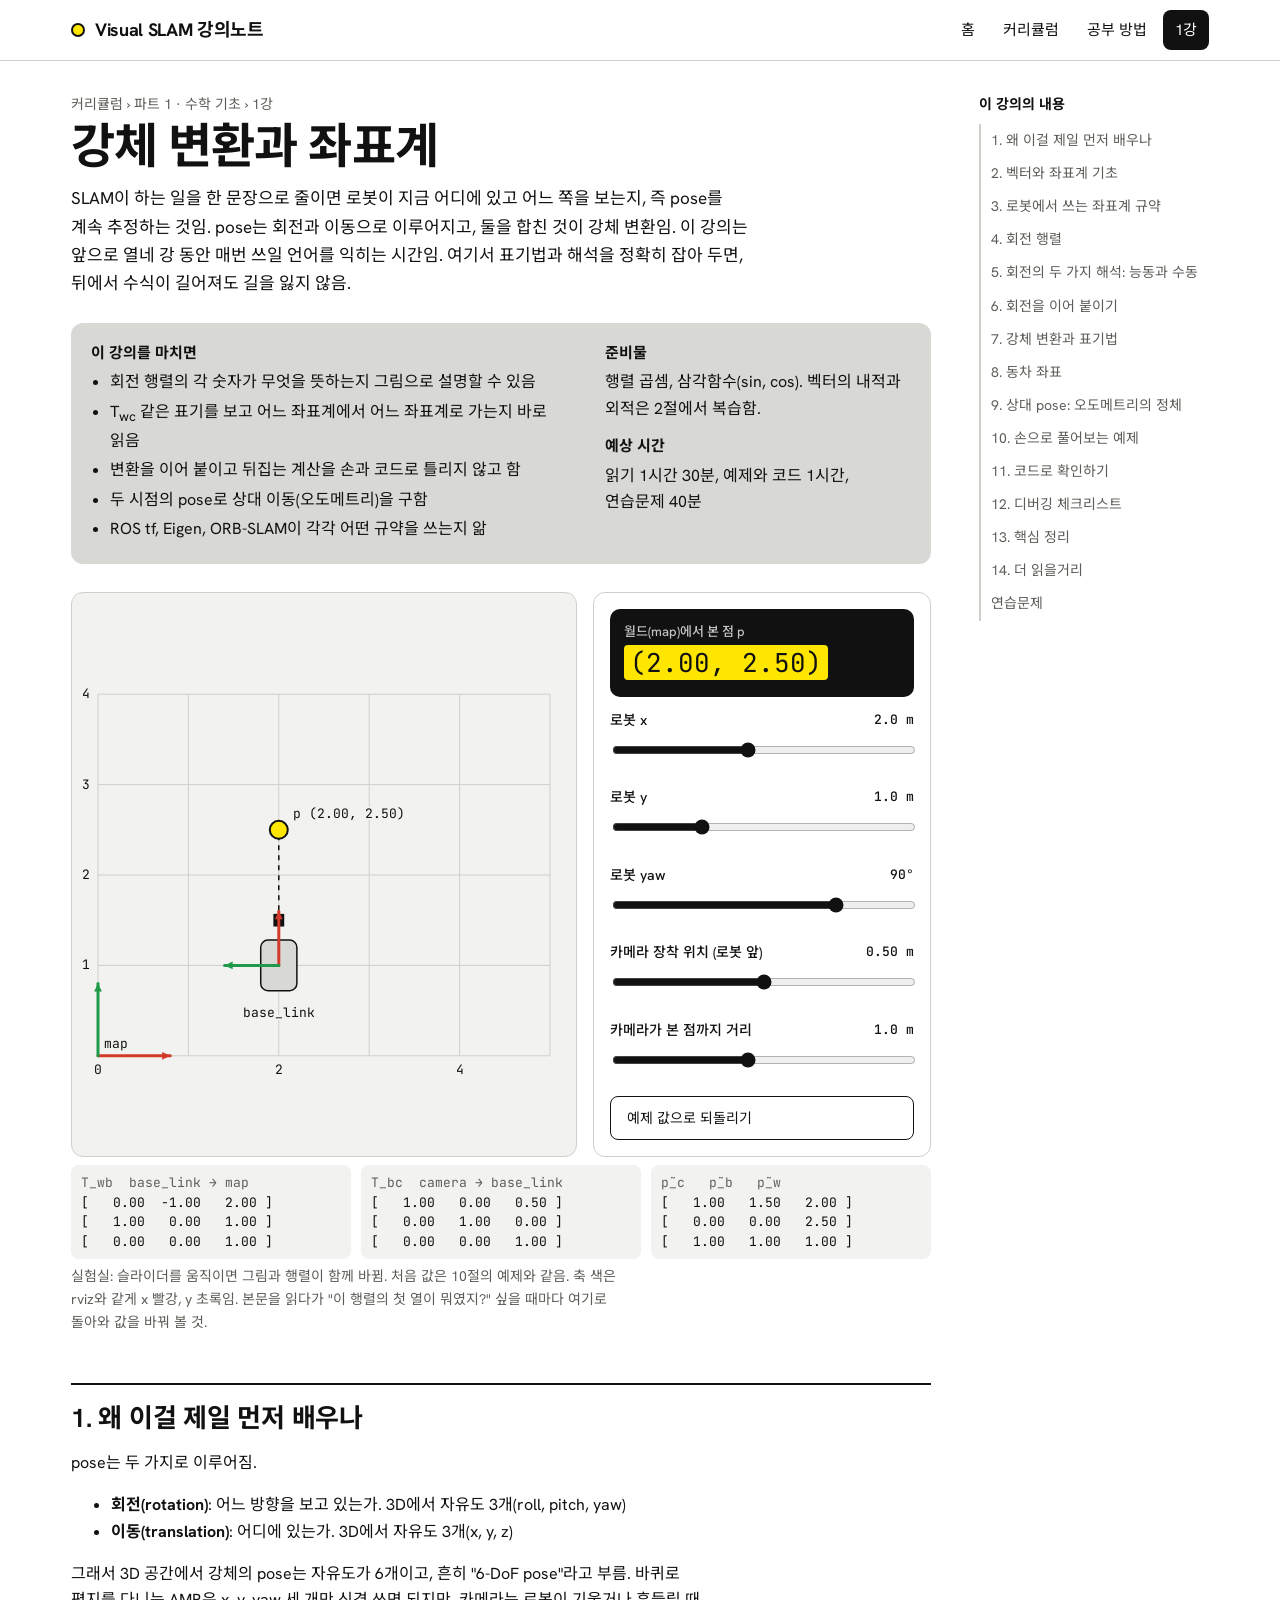
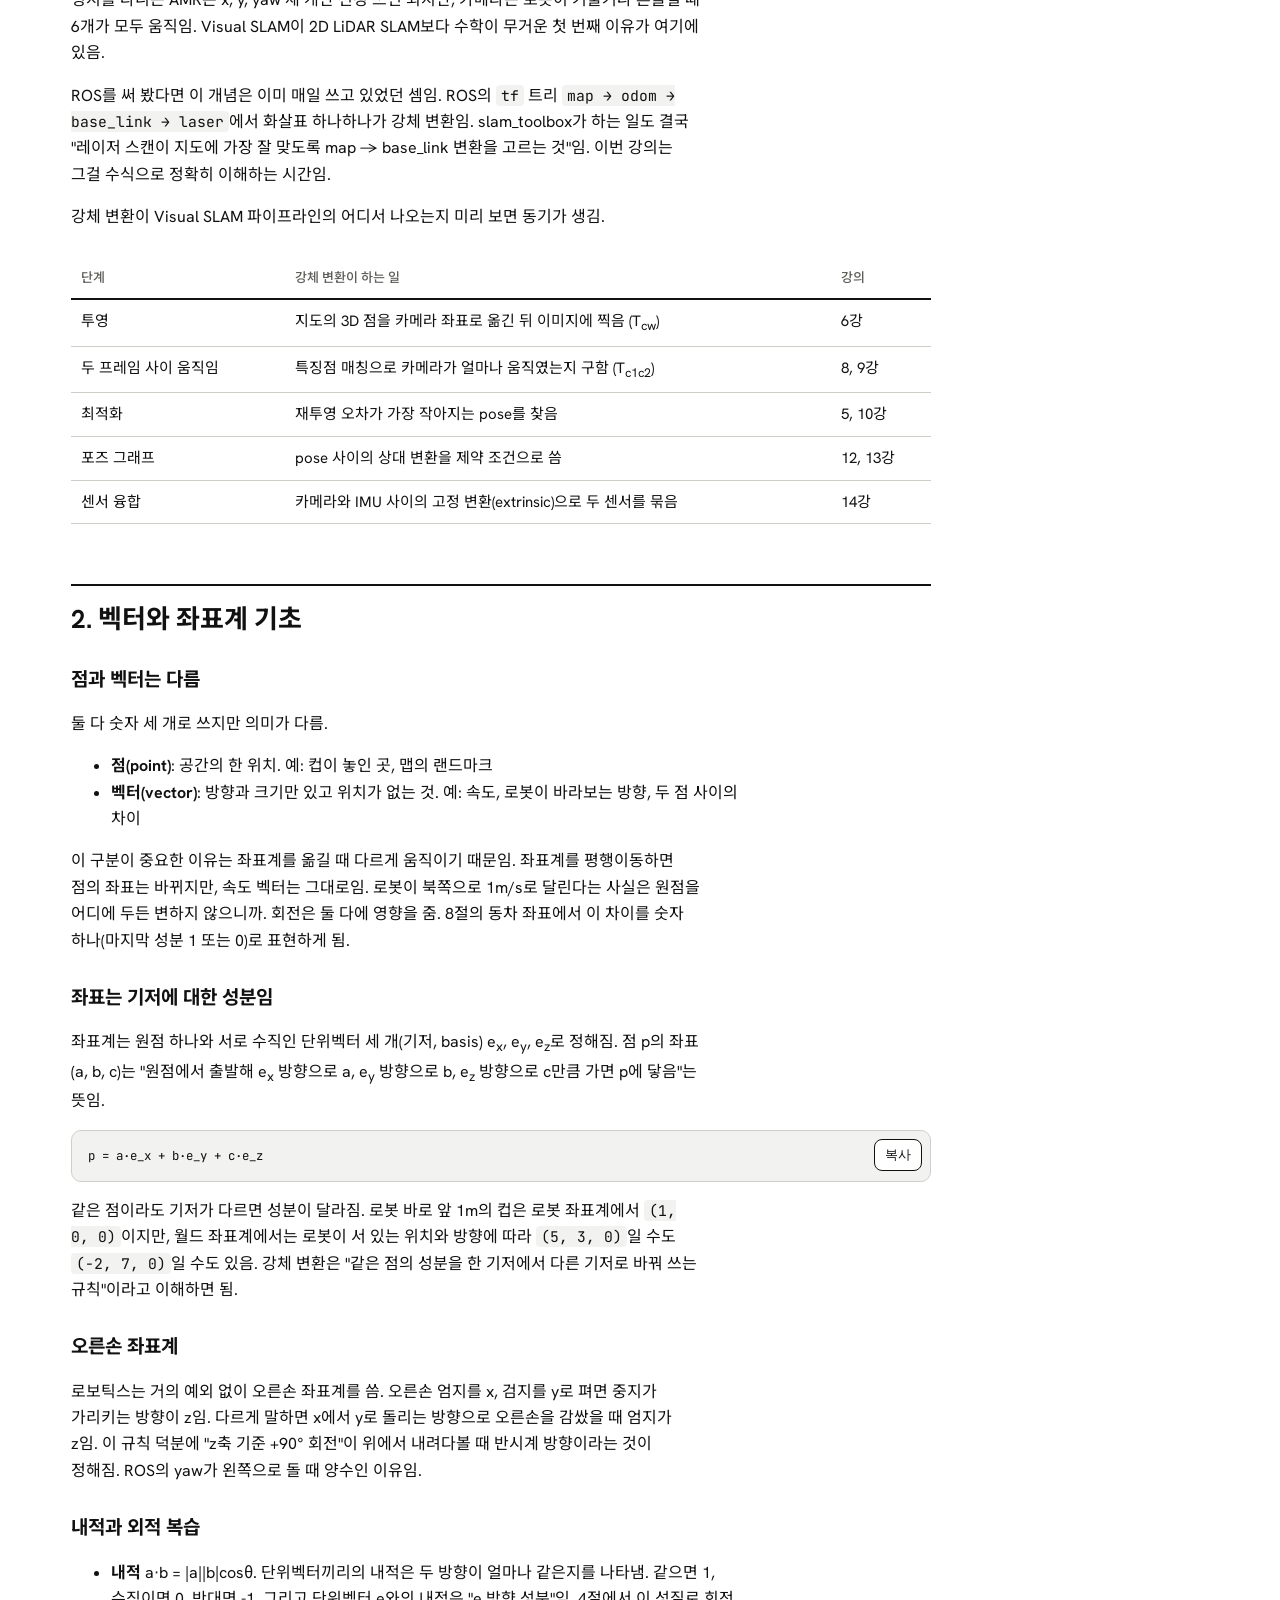
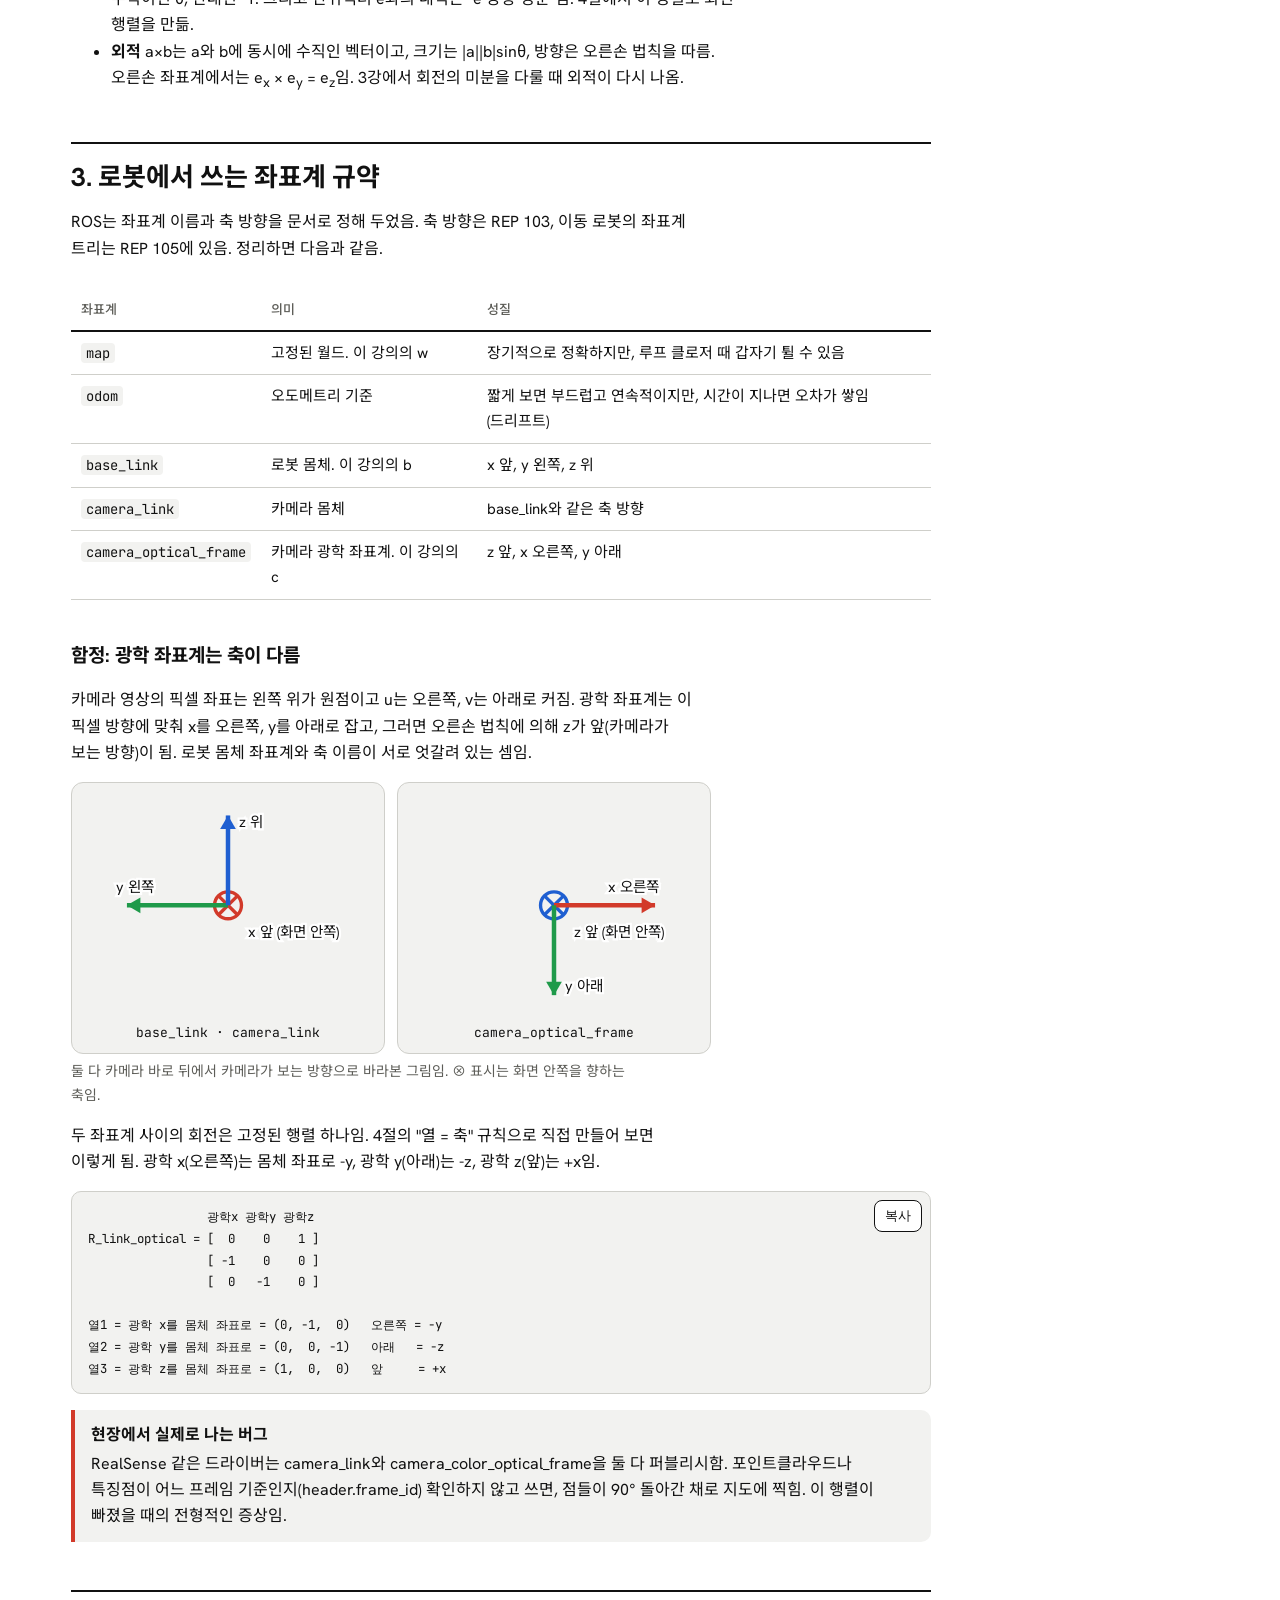
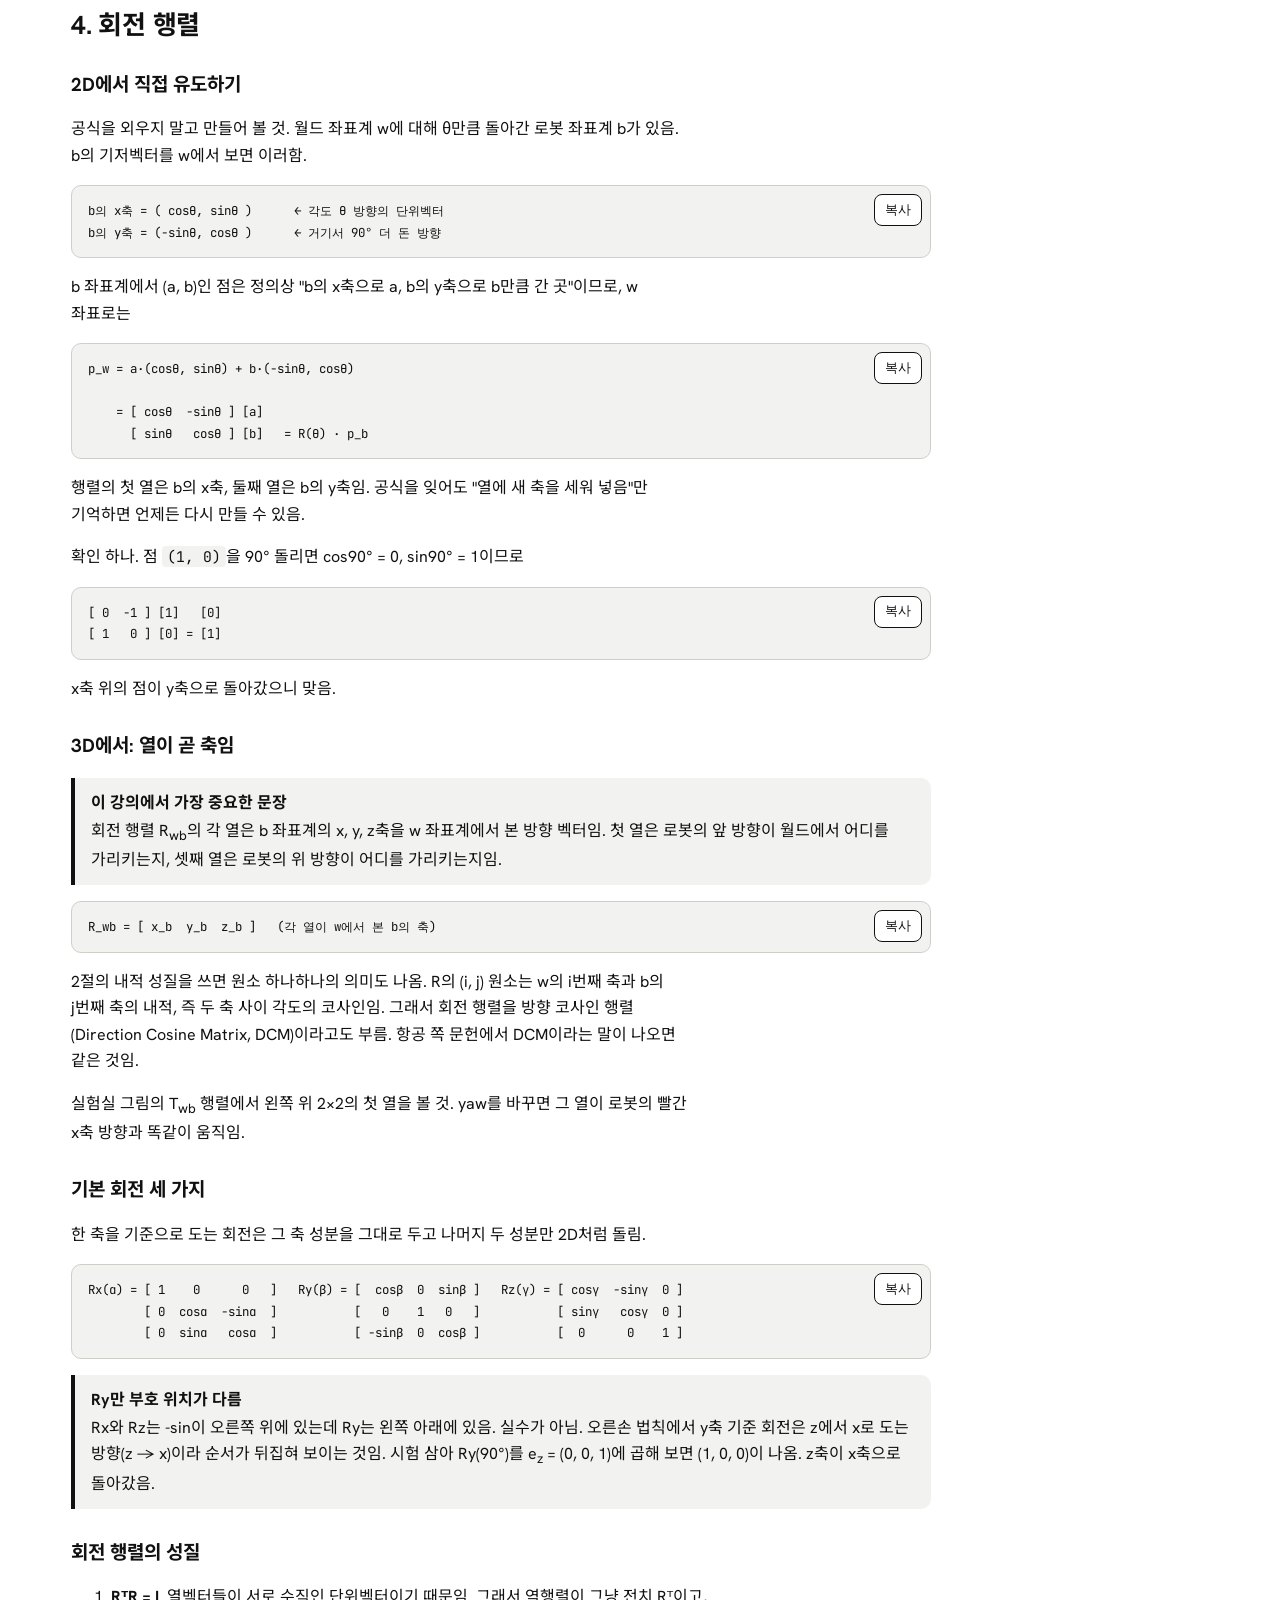
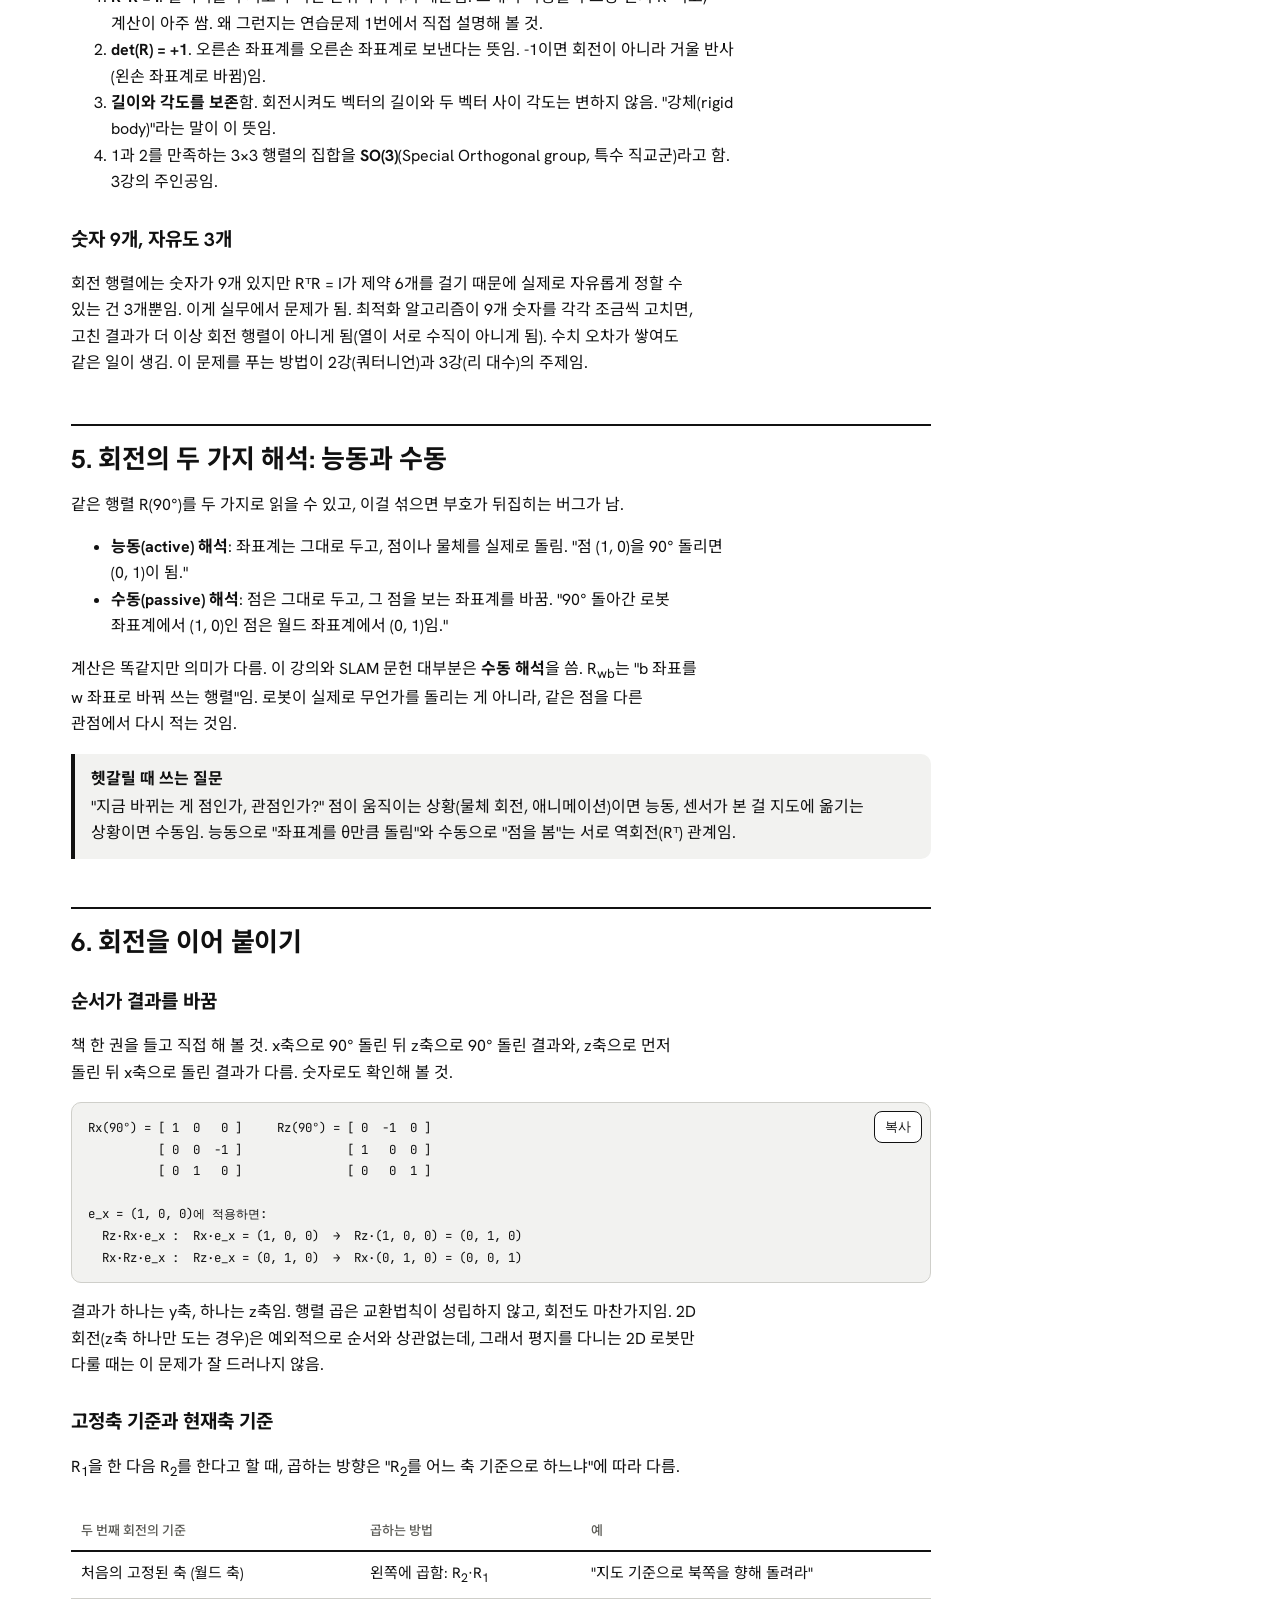
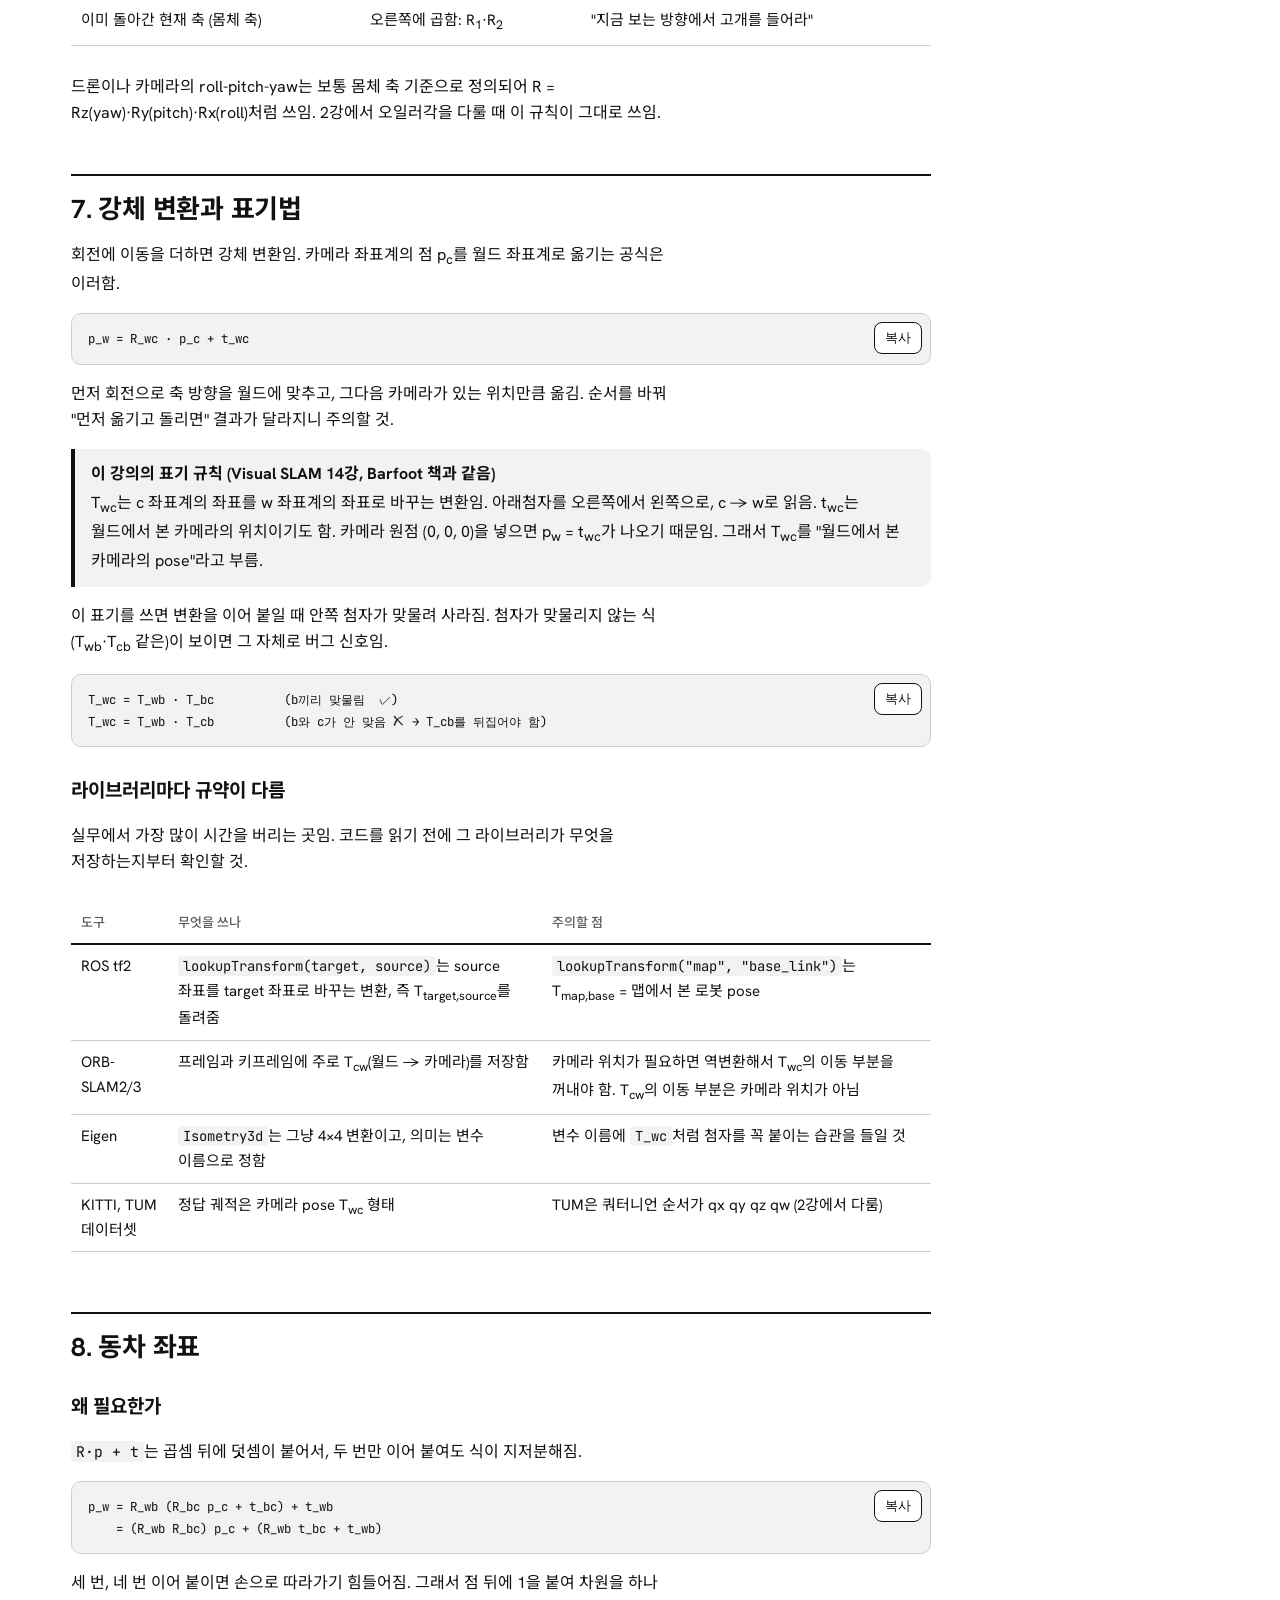
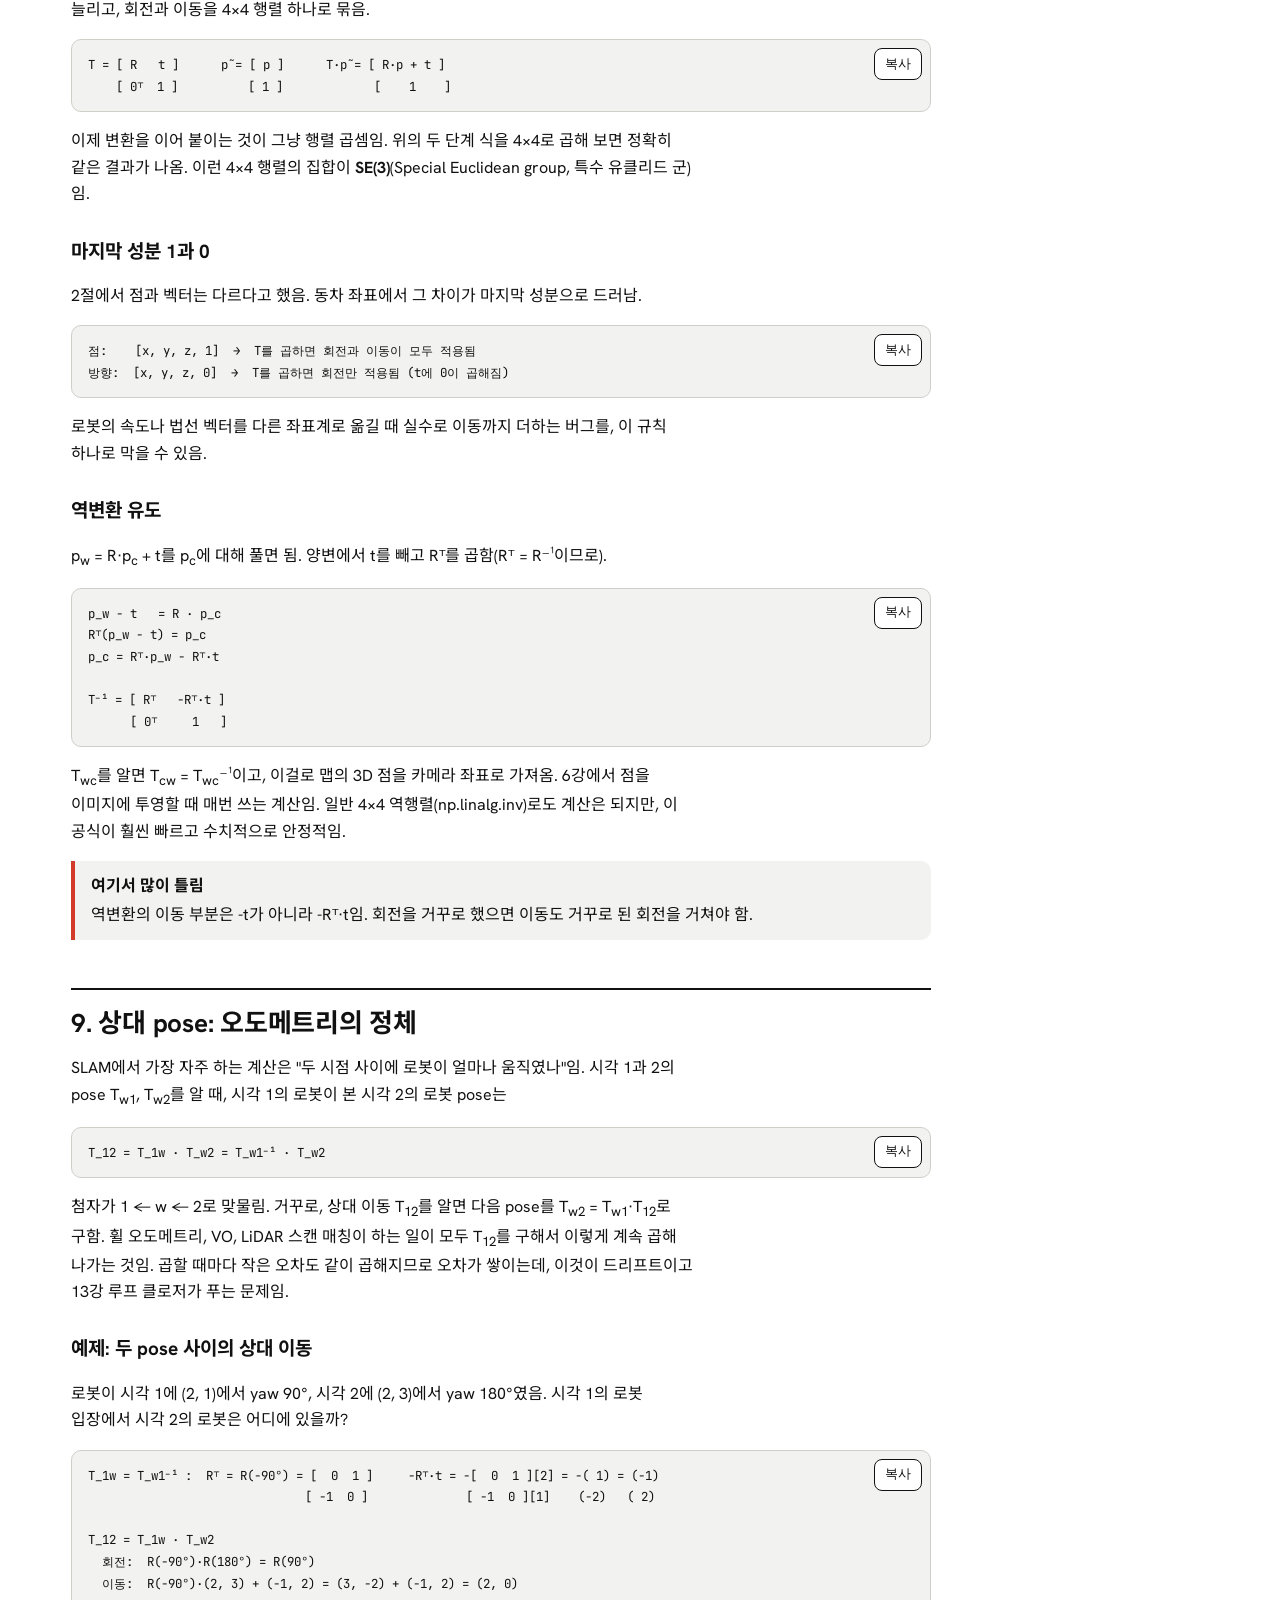
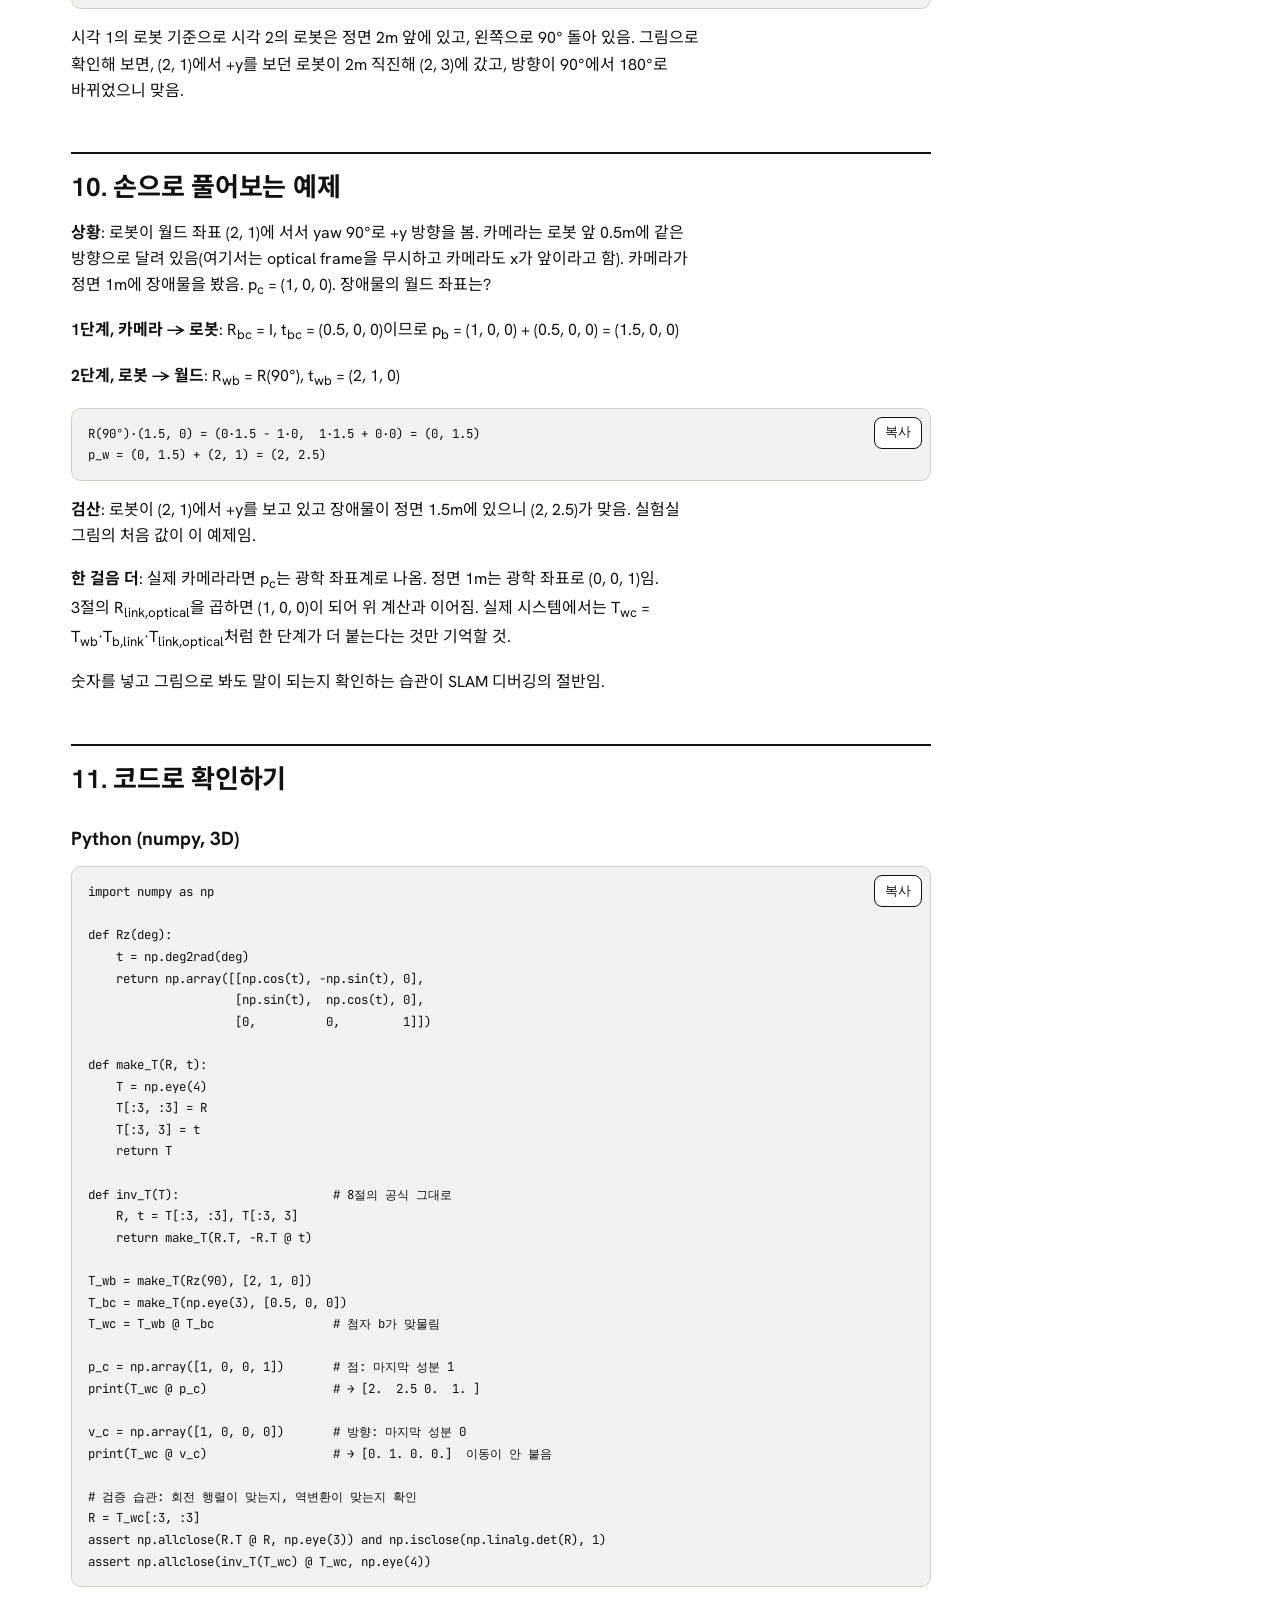
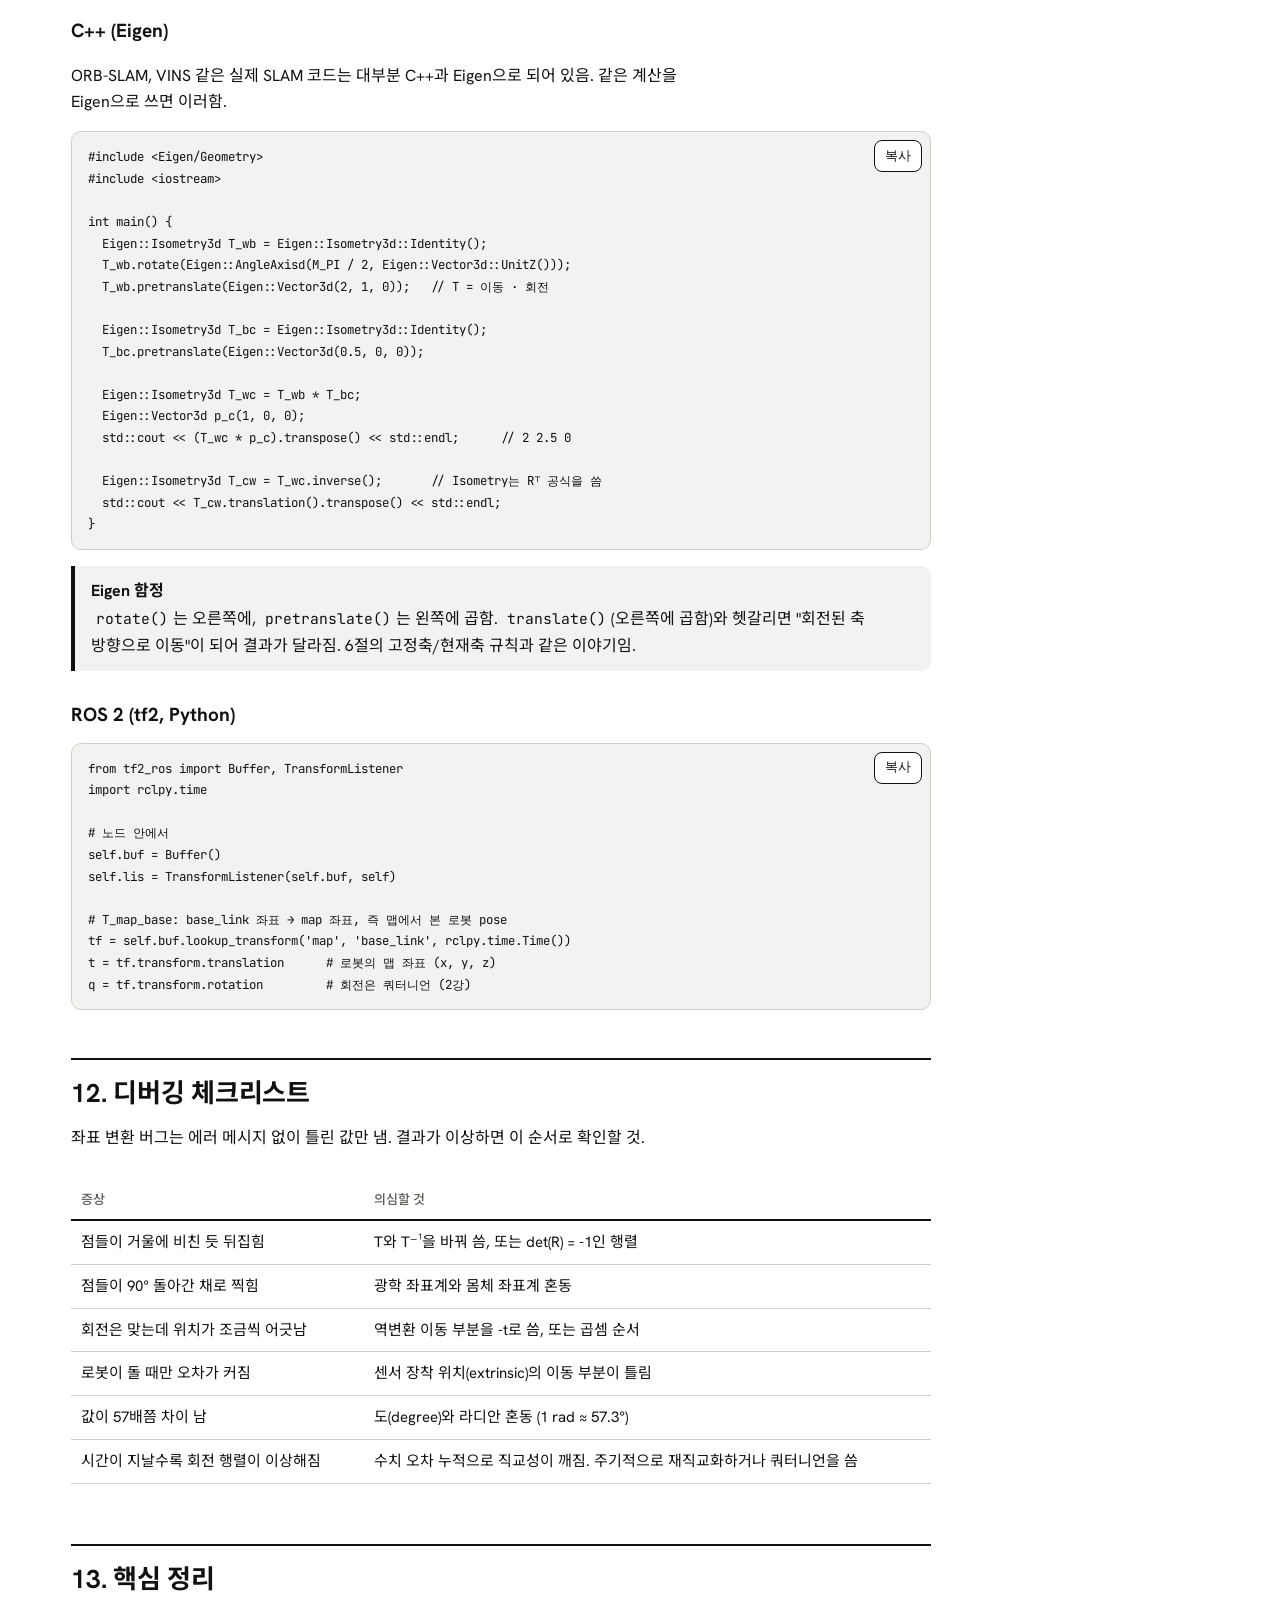
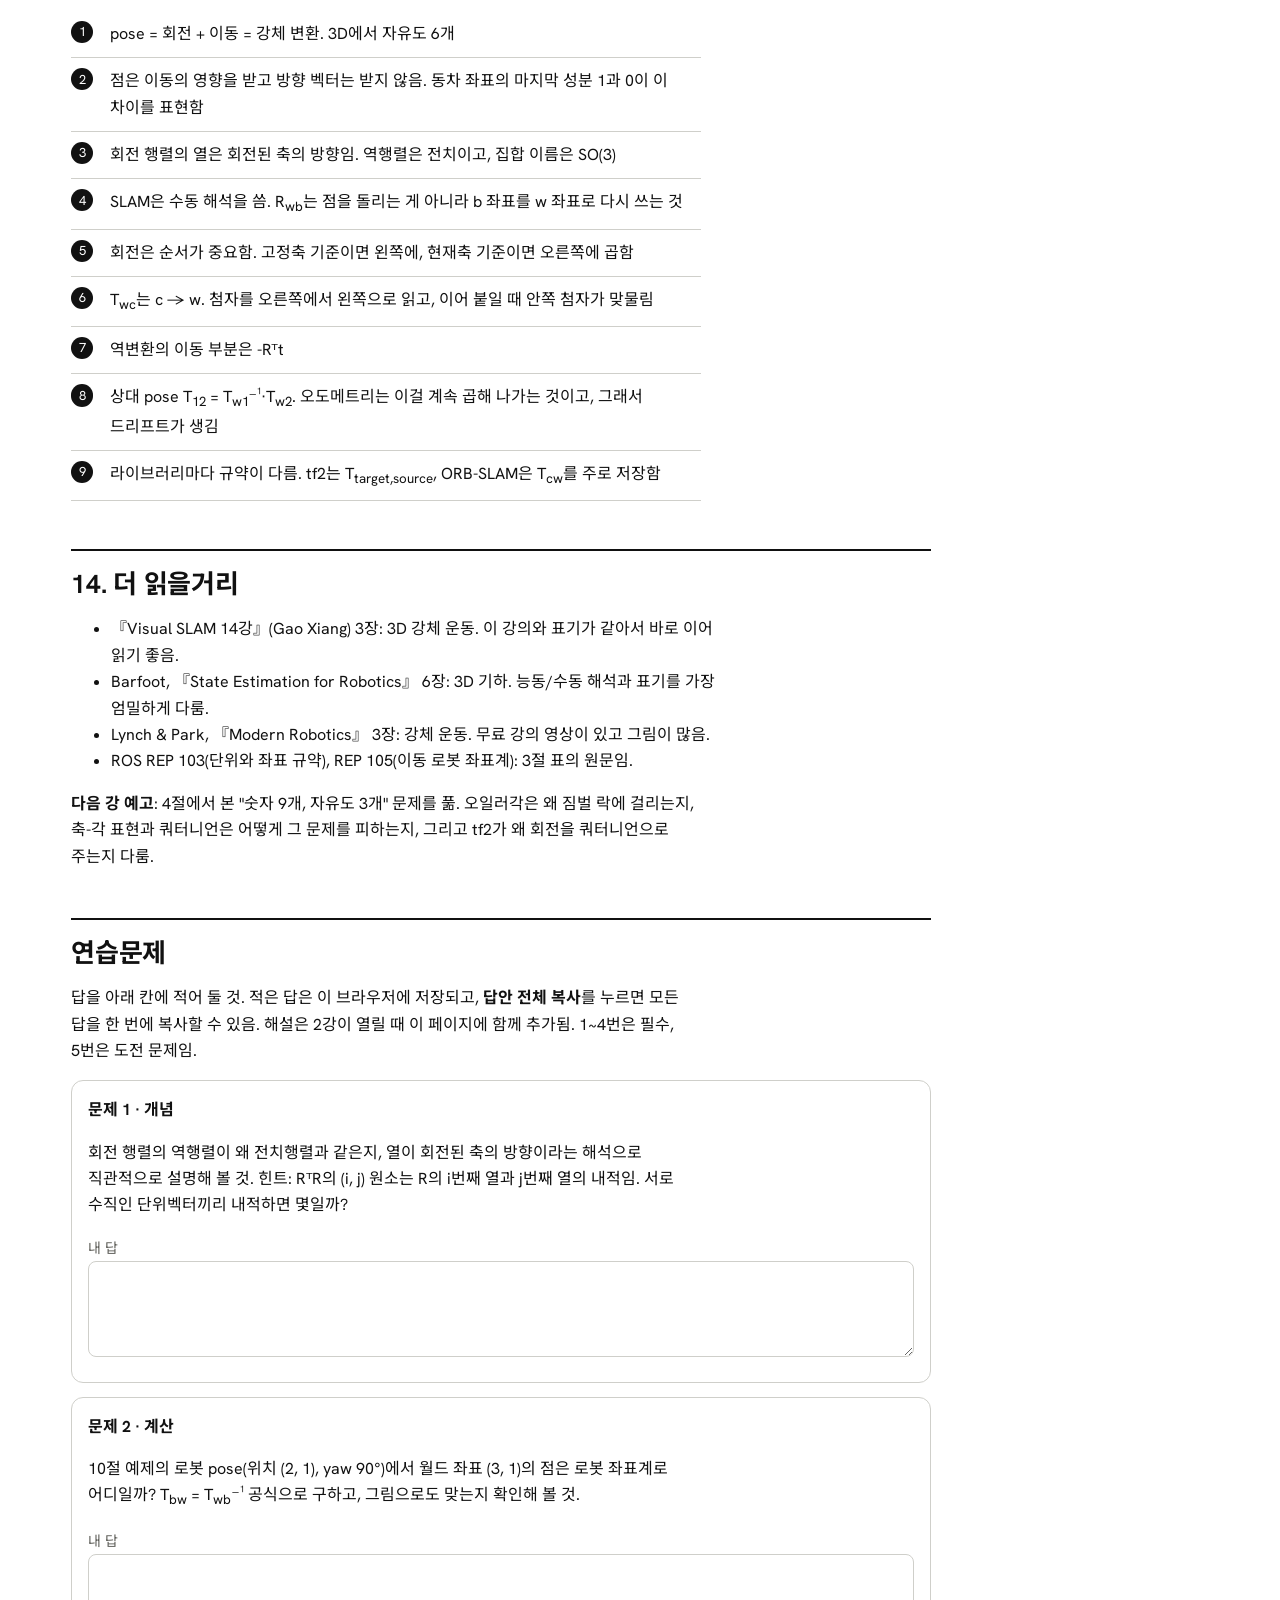
==== commit 80395d53: "남은 종결어미 수정 Co-Authored-By: Claude Opus 5.5 <noreply@anthropic.com> Claude-Session: https://claude.ai" ====
--- a/lessons/lesson-01.html
+++ b/lessons/lesson-01.html
@@ -90,7 +90,7 @@
     <thead><tr><th>좌표계</th><th>의미</th><th>성질</th></tr></thead>
     <tbody>
       <tr><td><code>map</code></td><td>고정된 월드. 이 강의의 w</td><td>장기적으로 정확하지만, 루프 클로저 때 갑자기 튈 수 있음</td></tr>
-      <tr><td><code>odom</code></td><td>오도메트리 기준</td><td>짧게 보면 부드럽고 연속적이지만, 시간이 지나면 오차가 쌓인다(드리프트)</td></tr>
+      <tr><td><code>odom</code></td><td>오도메트리 기준</td><td>짧게 보면 부드럽고 연속적이지만, 시간이 지나면 오차가 쌓임(드리프트)</td></tr>
       <tr><td><code>base_link</code></td><td>로봇 몸체. 이 강의의 b</td><td>x 앞, y 왼쪽, z 위</td></tr>
       <tr><td><code>camera_link</code></td><td>카메라 몸체</td><td>base_link와 같은 축 방향</td></tr>
       <tr><td><code>camera_optical_frame</code></td><td>카메라 광학 좌표계. 이 강의의 c</td><td>z 앞, x 오른쪽, y 아래</td></tr>
@@ -158,7 +158,7 @@
     <li>1과 2를 만족하는 3×3 행렬의 집합을 <b>SO(3)</b>(Special Orthogonal group, 특수 직교군)라고 함. 3강의 주인공임.</li>
   </ol>
   <h3>숫자 9개, 자유도 3개</h3>
-  <p>회전 행렬에는 숫자가 9개 있지만 RᵀR = I가 제약 6개를 걸기 때문에 실제로 자유롭게 정할 수 있는 건 3개뿐임. 이게 실무에서 문제가 됨. 최적화 알고리즘이 9개 숫자를 각각 조금씩 고치면, 고친 결과가 더 이상 회전 행렬이 아니게 된다(열이 서로 수직이 아니게 됨). 수치 오차가 쌓여도 같은 일이 생김. 이 문제를 푸는 방법이 2강(쿼터니언)과 3강(리 대수)의 주제임.</p>
+  <p>회전 행렬에는 숫자가 9개 있지만 RᵀR = I가 제약 6개를 걸기 때문에 실제로 자유롭게 정할 수 있는 건 3개뿐임. 이게 실무에서 문제가 됨. 최적화 알고리즘이 9개 숫자를 각각 조금씩 고치면, 고친 결과가 더 이상 회전 행렬이 아니게 됨(열이 서로 수직이 아니게 됨). 수치 오차가 쌓여도 같은 일이 생김. 이 문제를 푸는 방법이 2강(쿼터니언)과 3강(리 대수)의 주제임.</p>
 
   <h2>5. 회전의 두 가지 해석: 능동과 수동</h2>
   <p>같은 행렬 R(90°)를 두 가지로 읽을 수 있고, 이걸 섞으면 부호가 뒤집히는 버그가 남.</p>
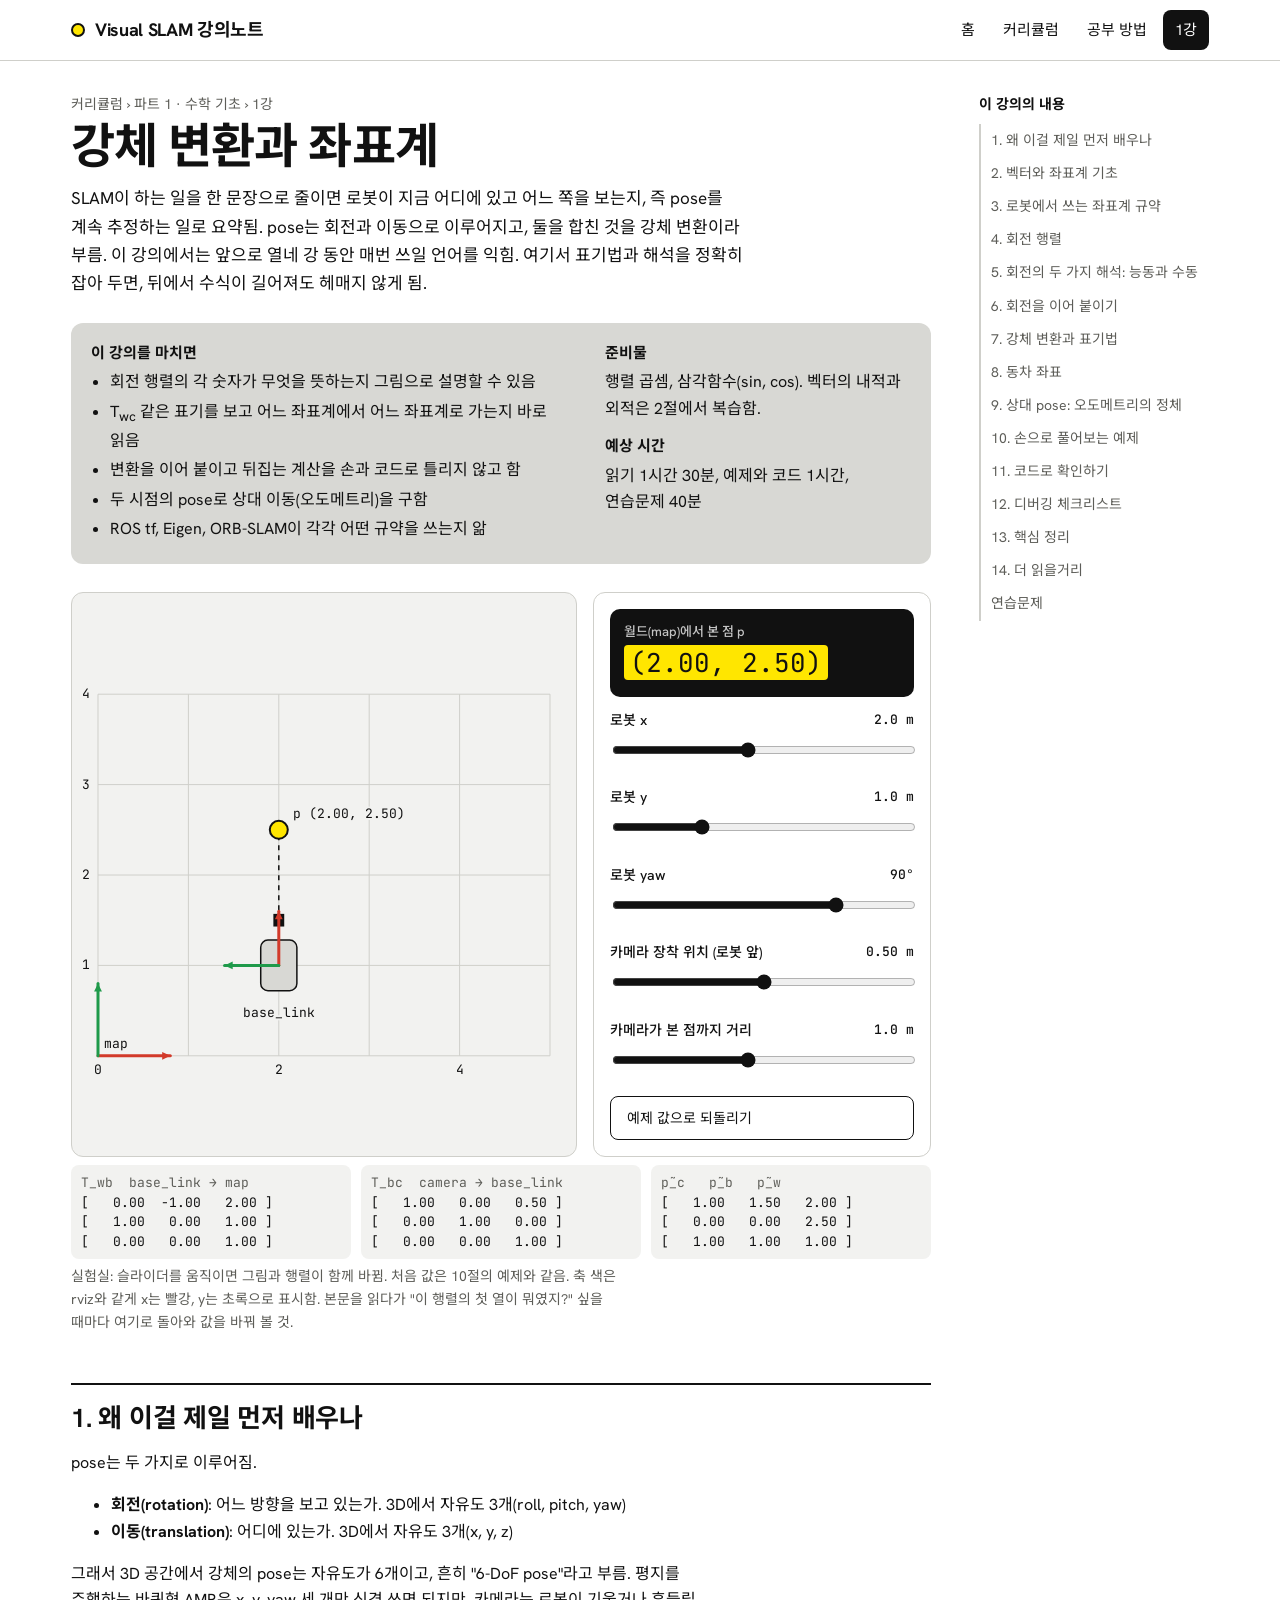
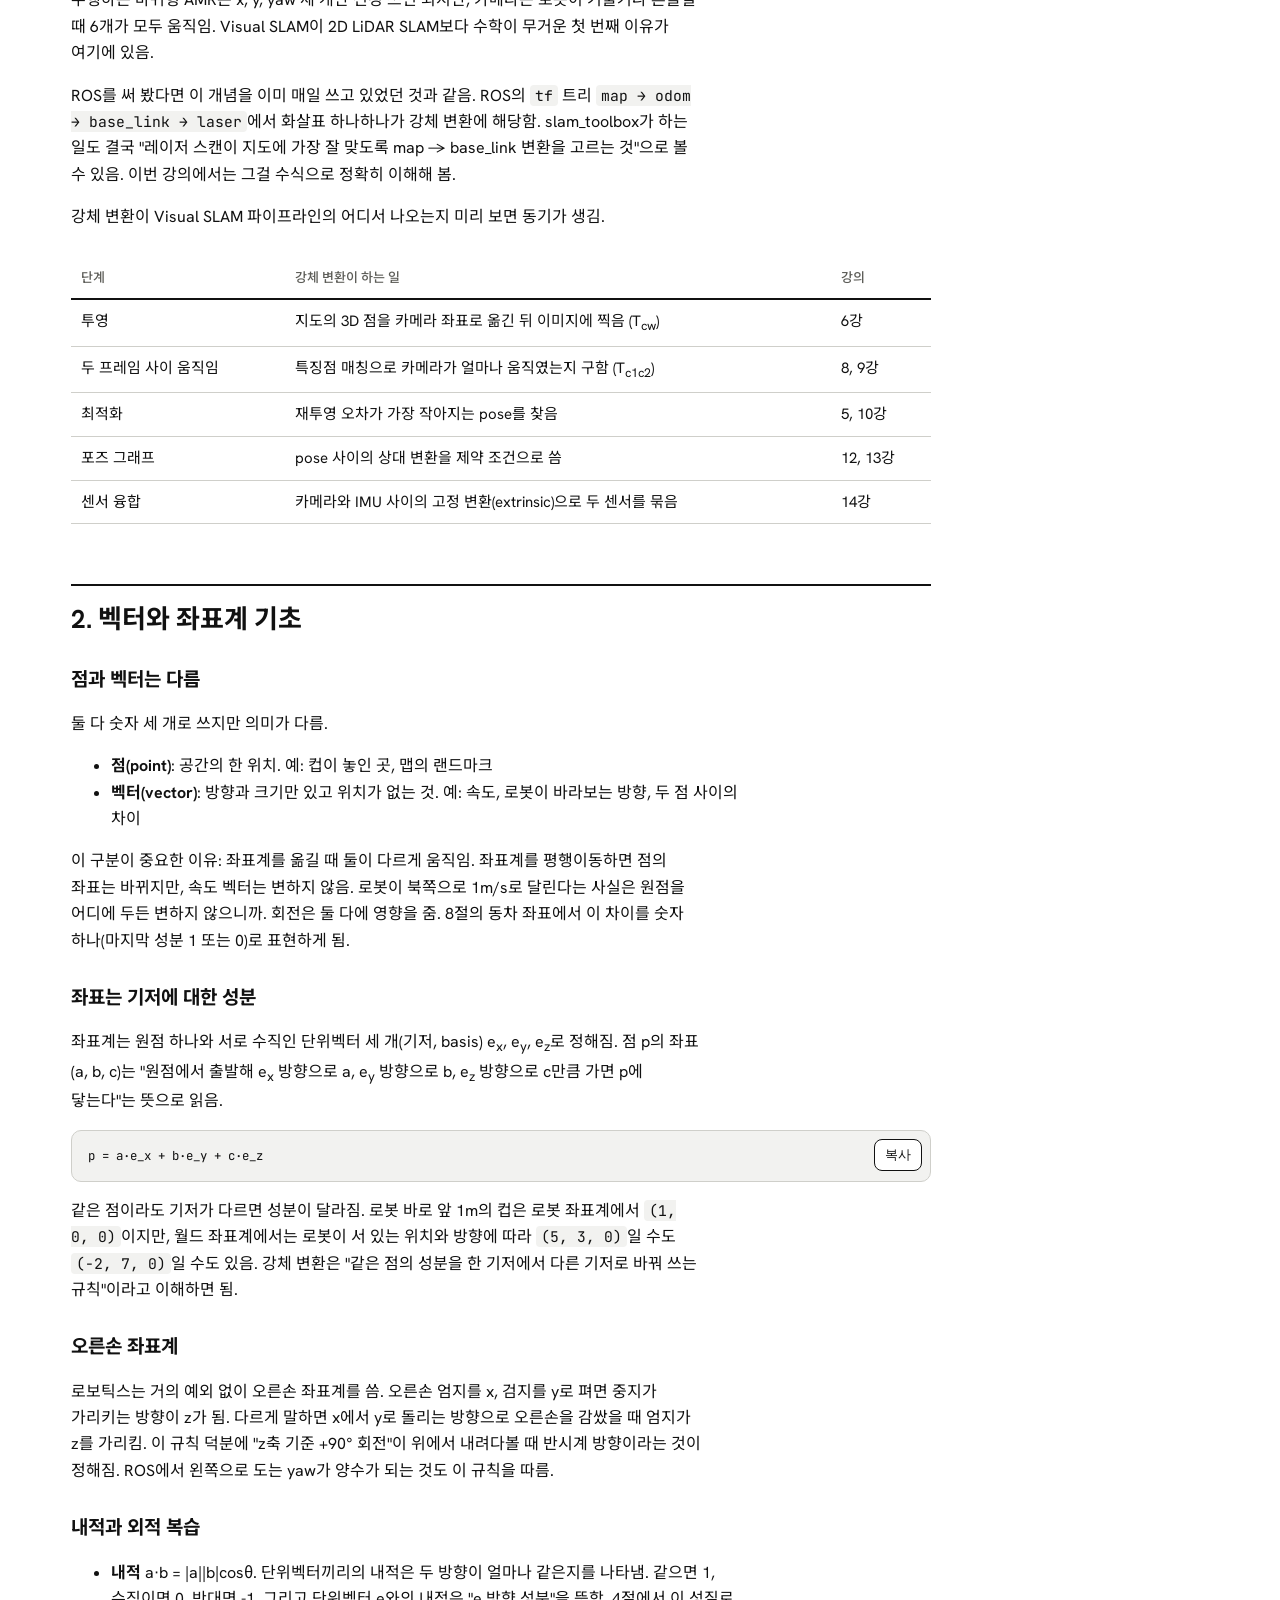
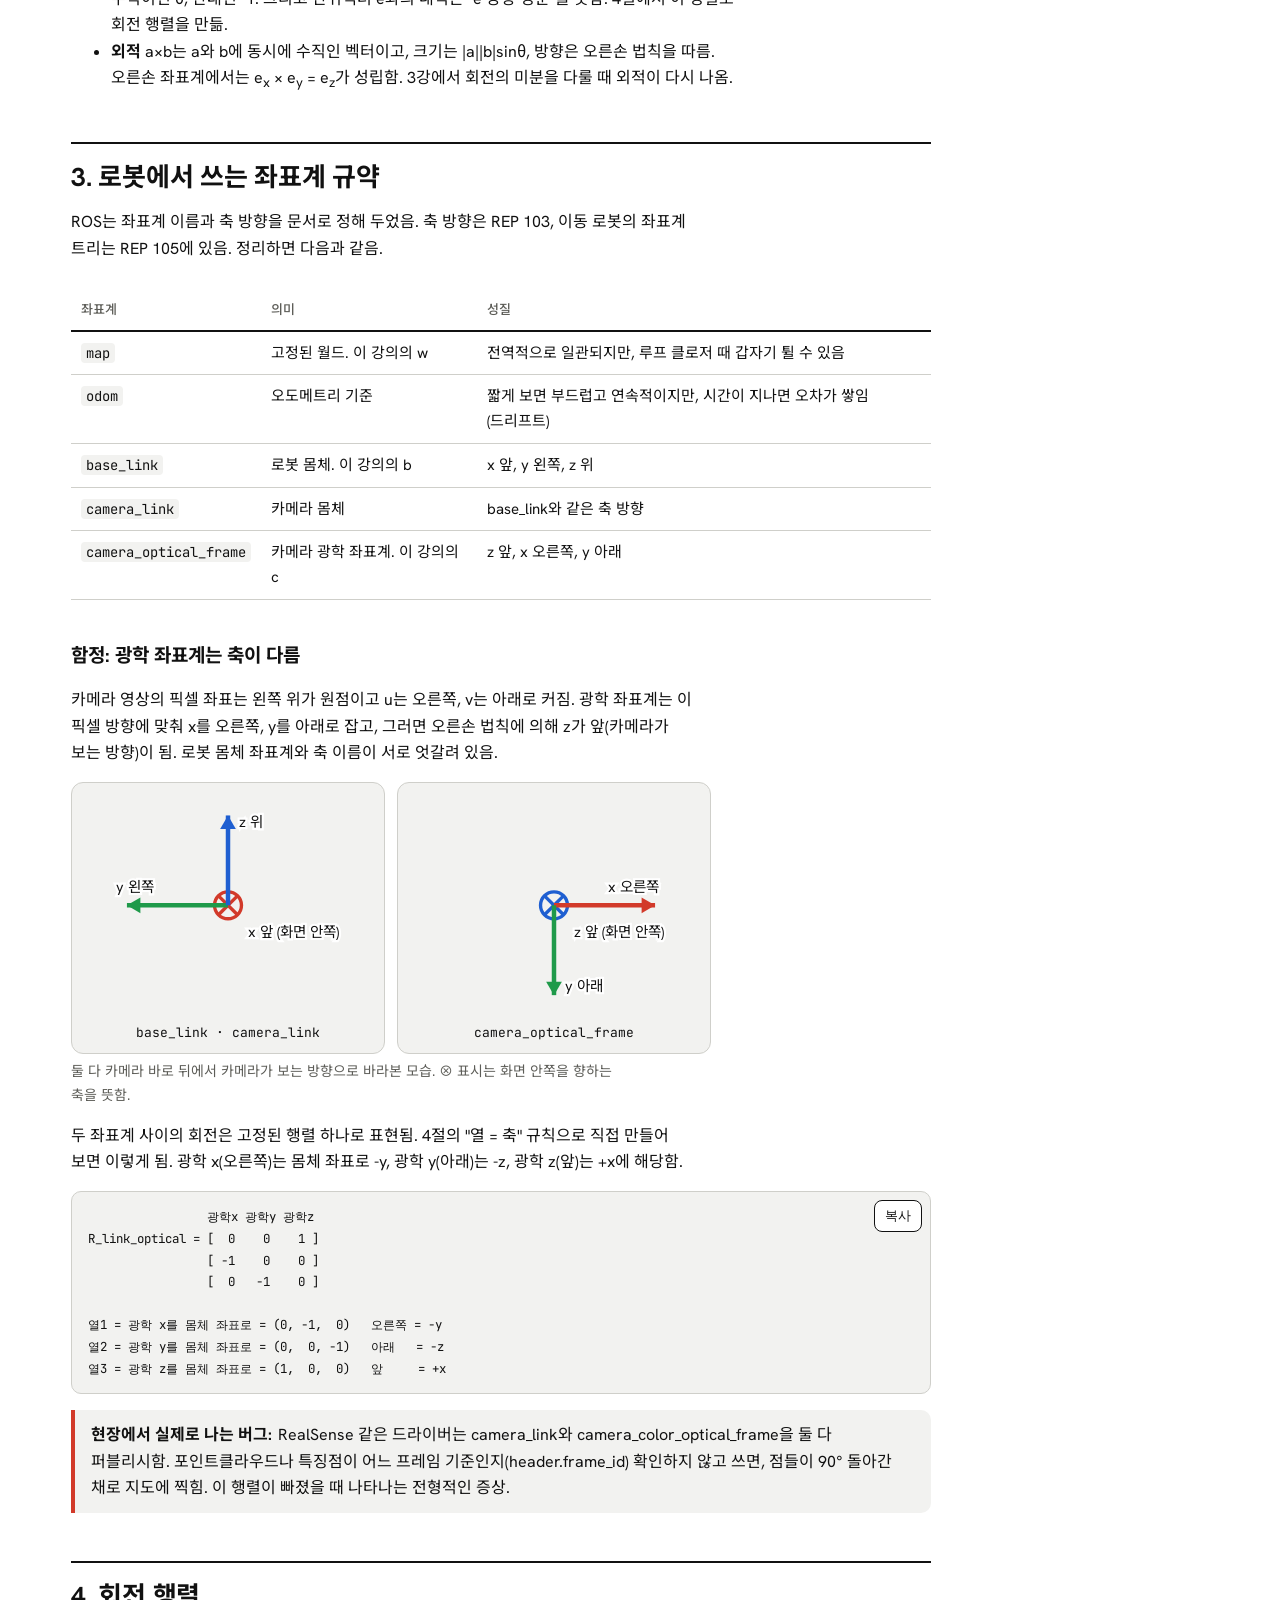
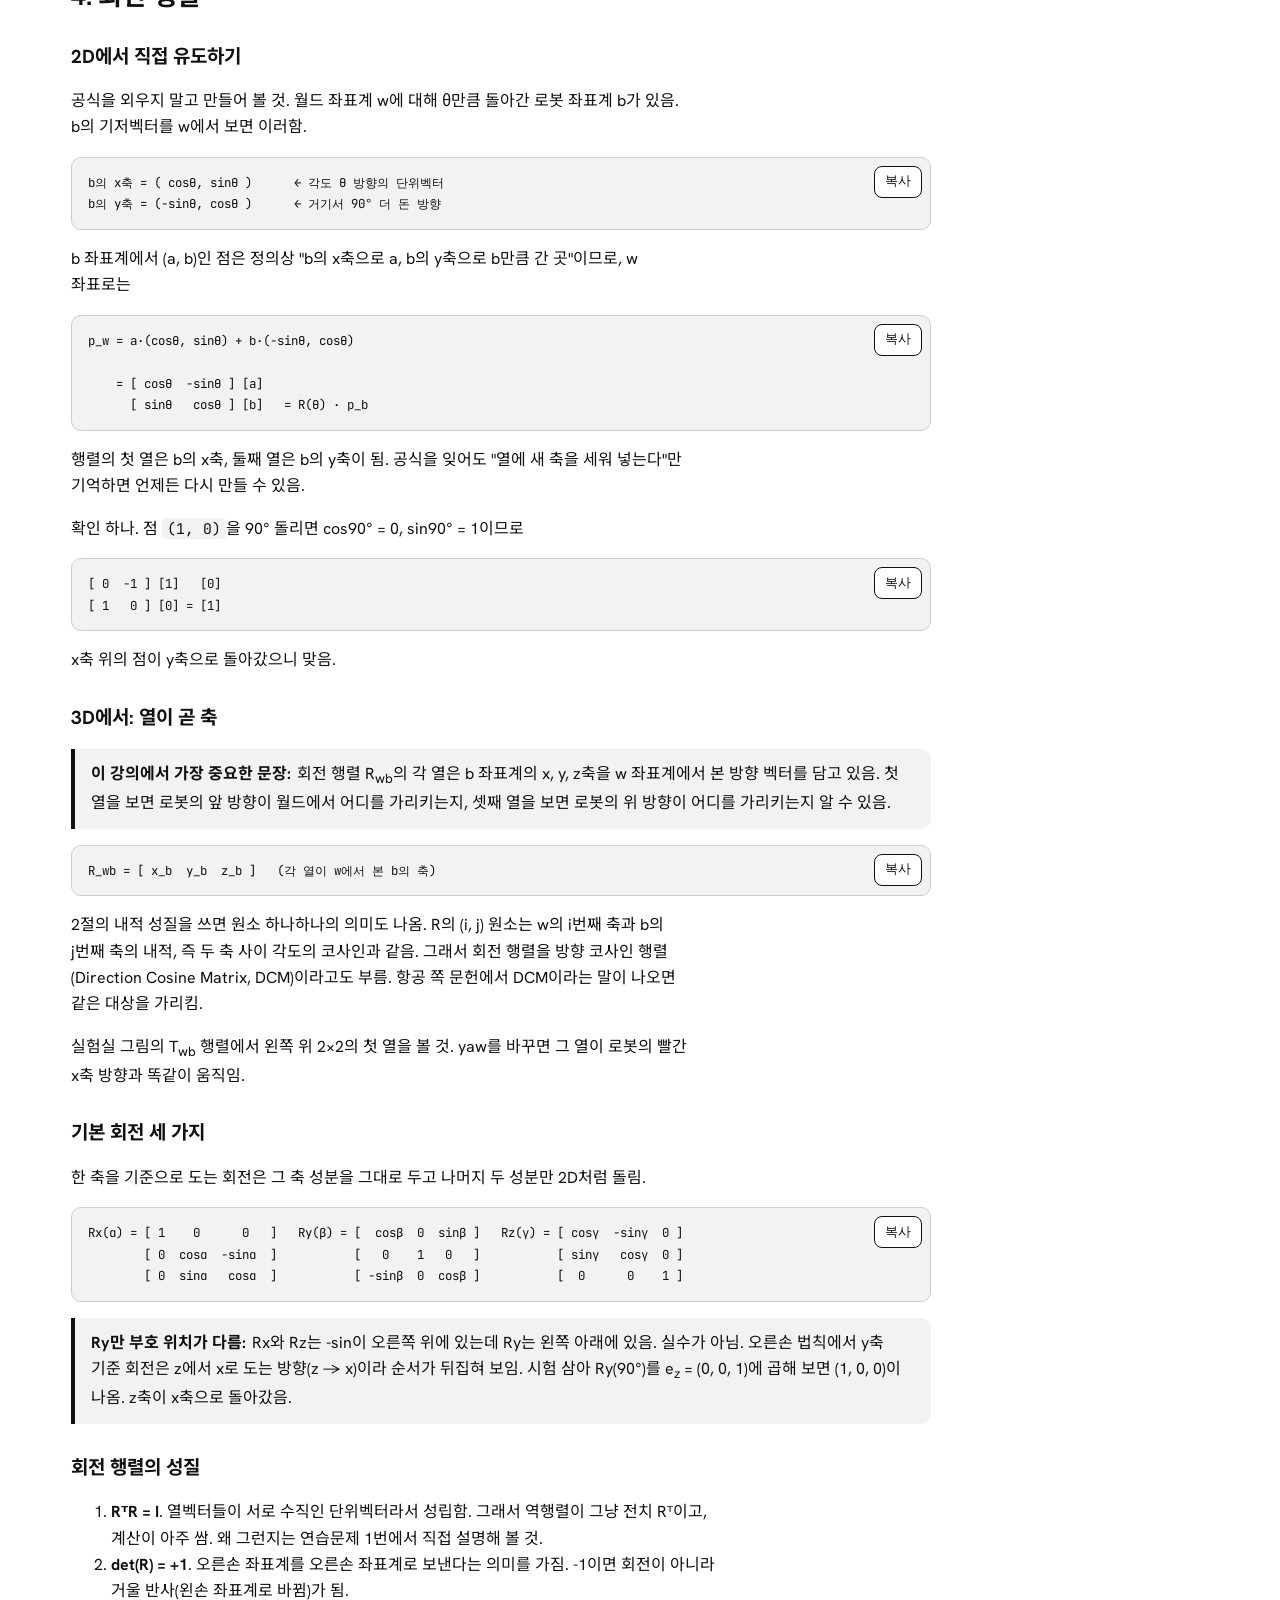
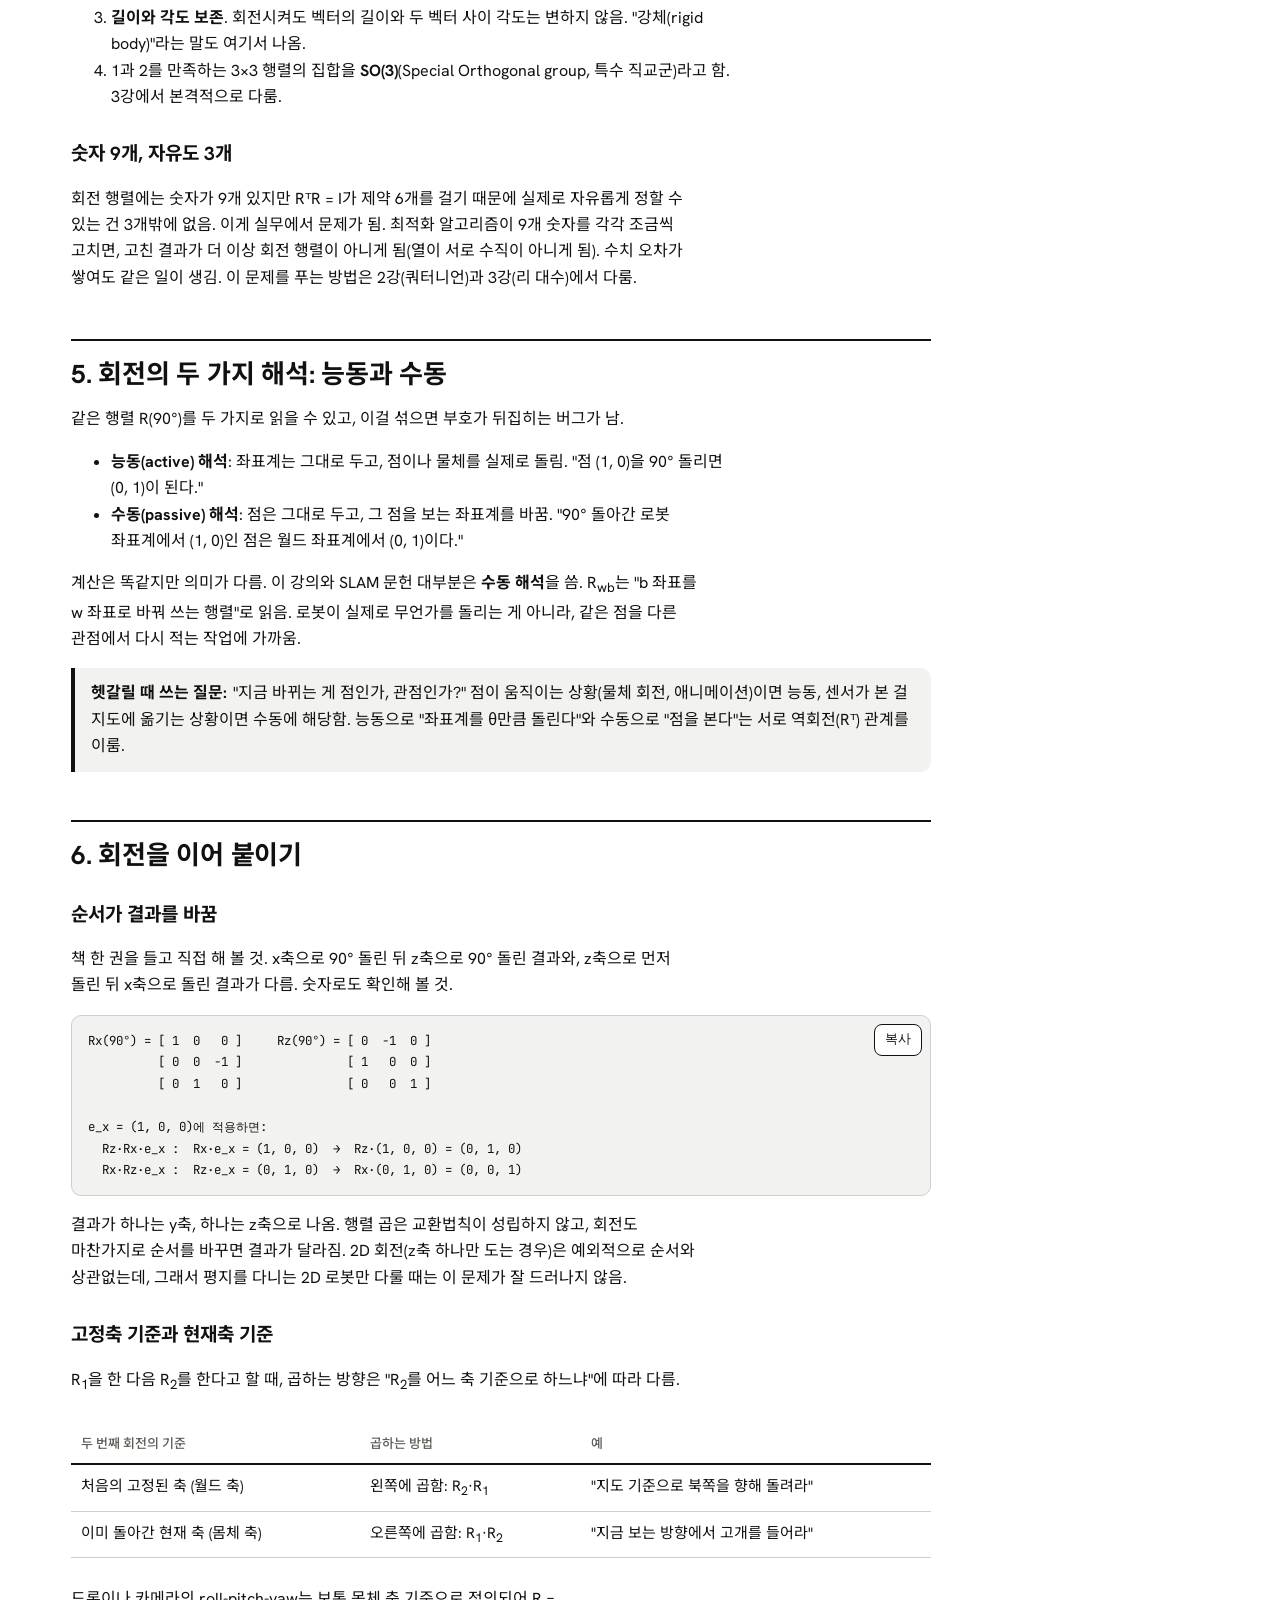
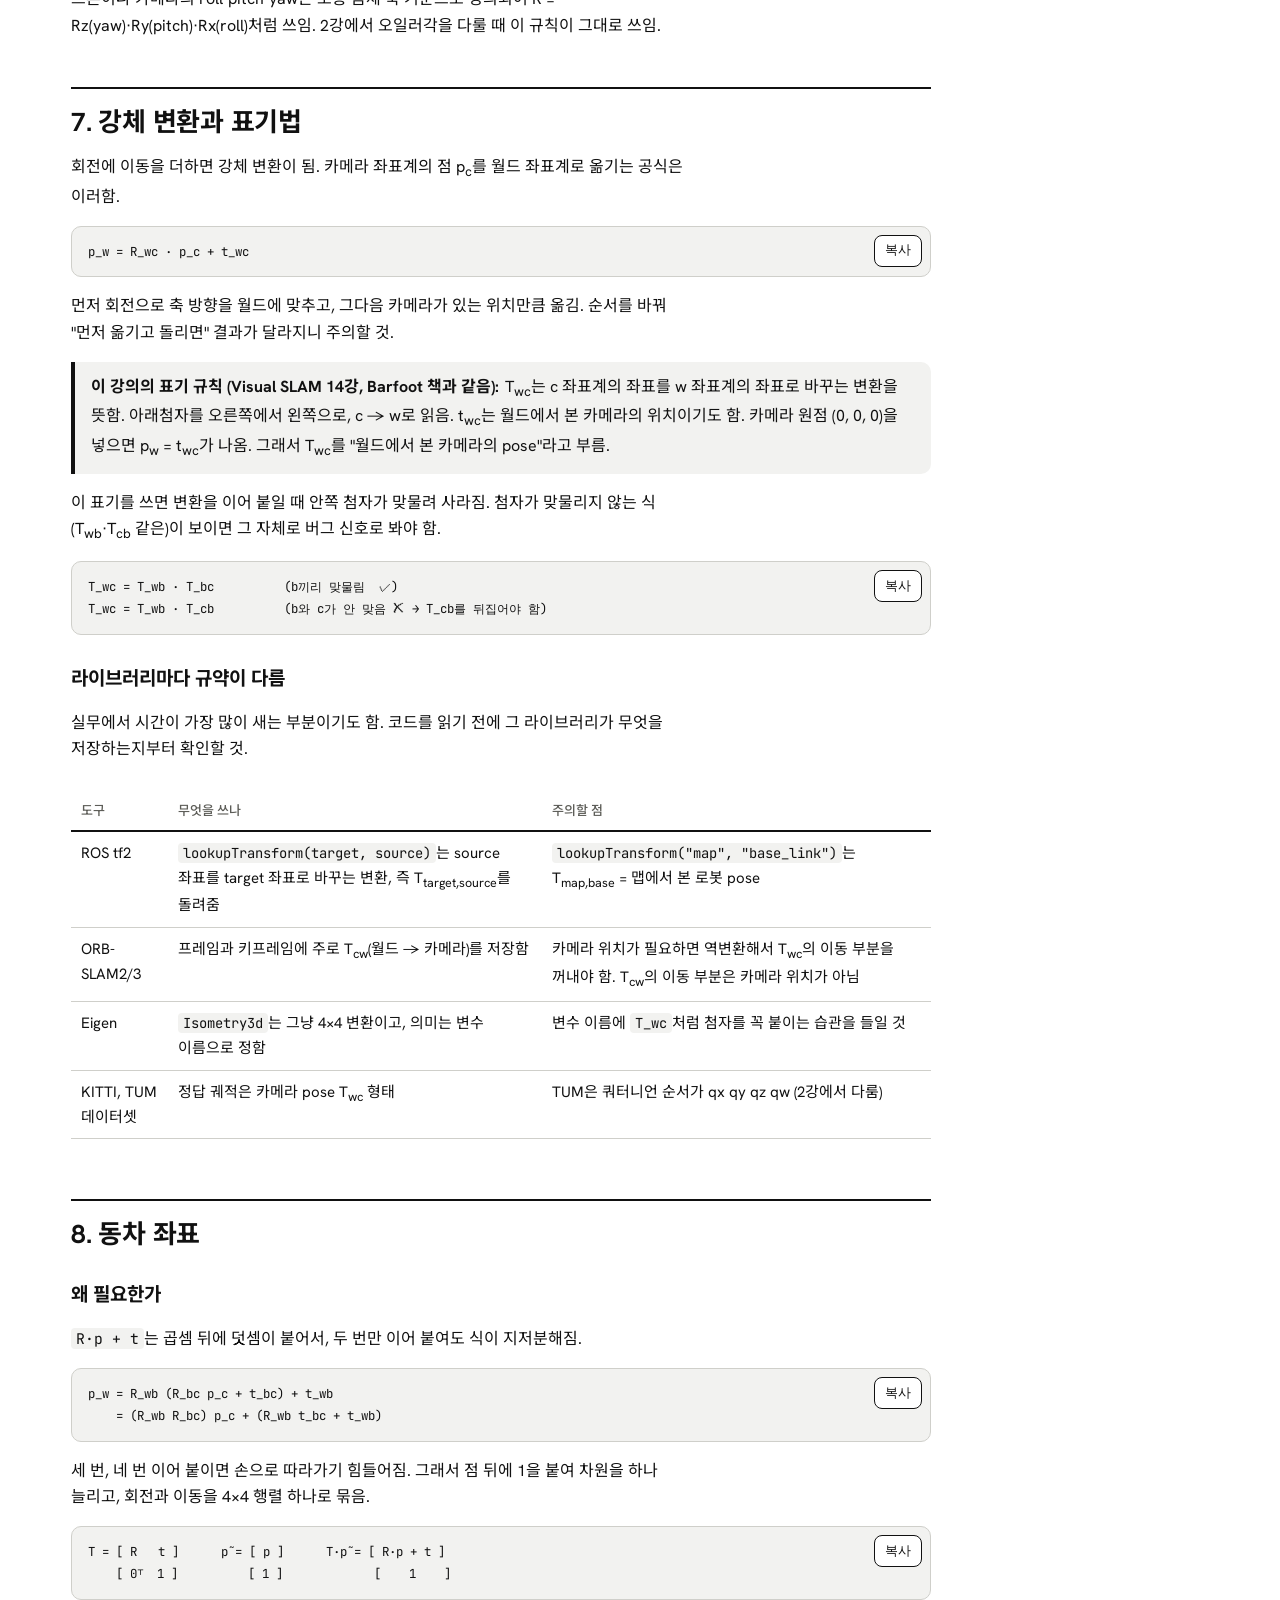
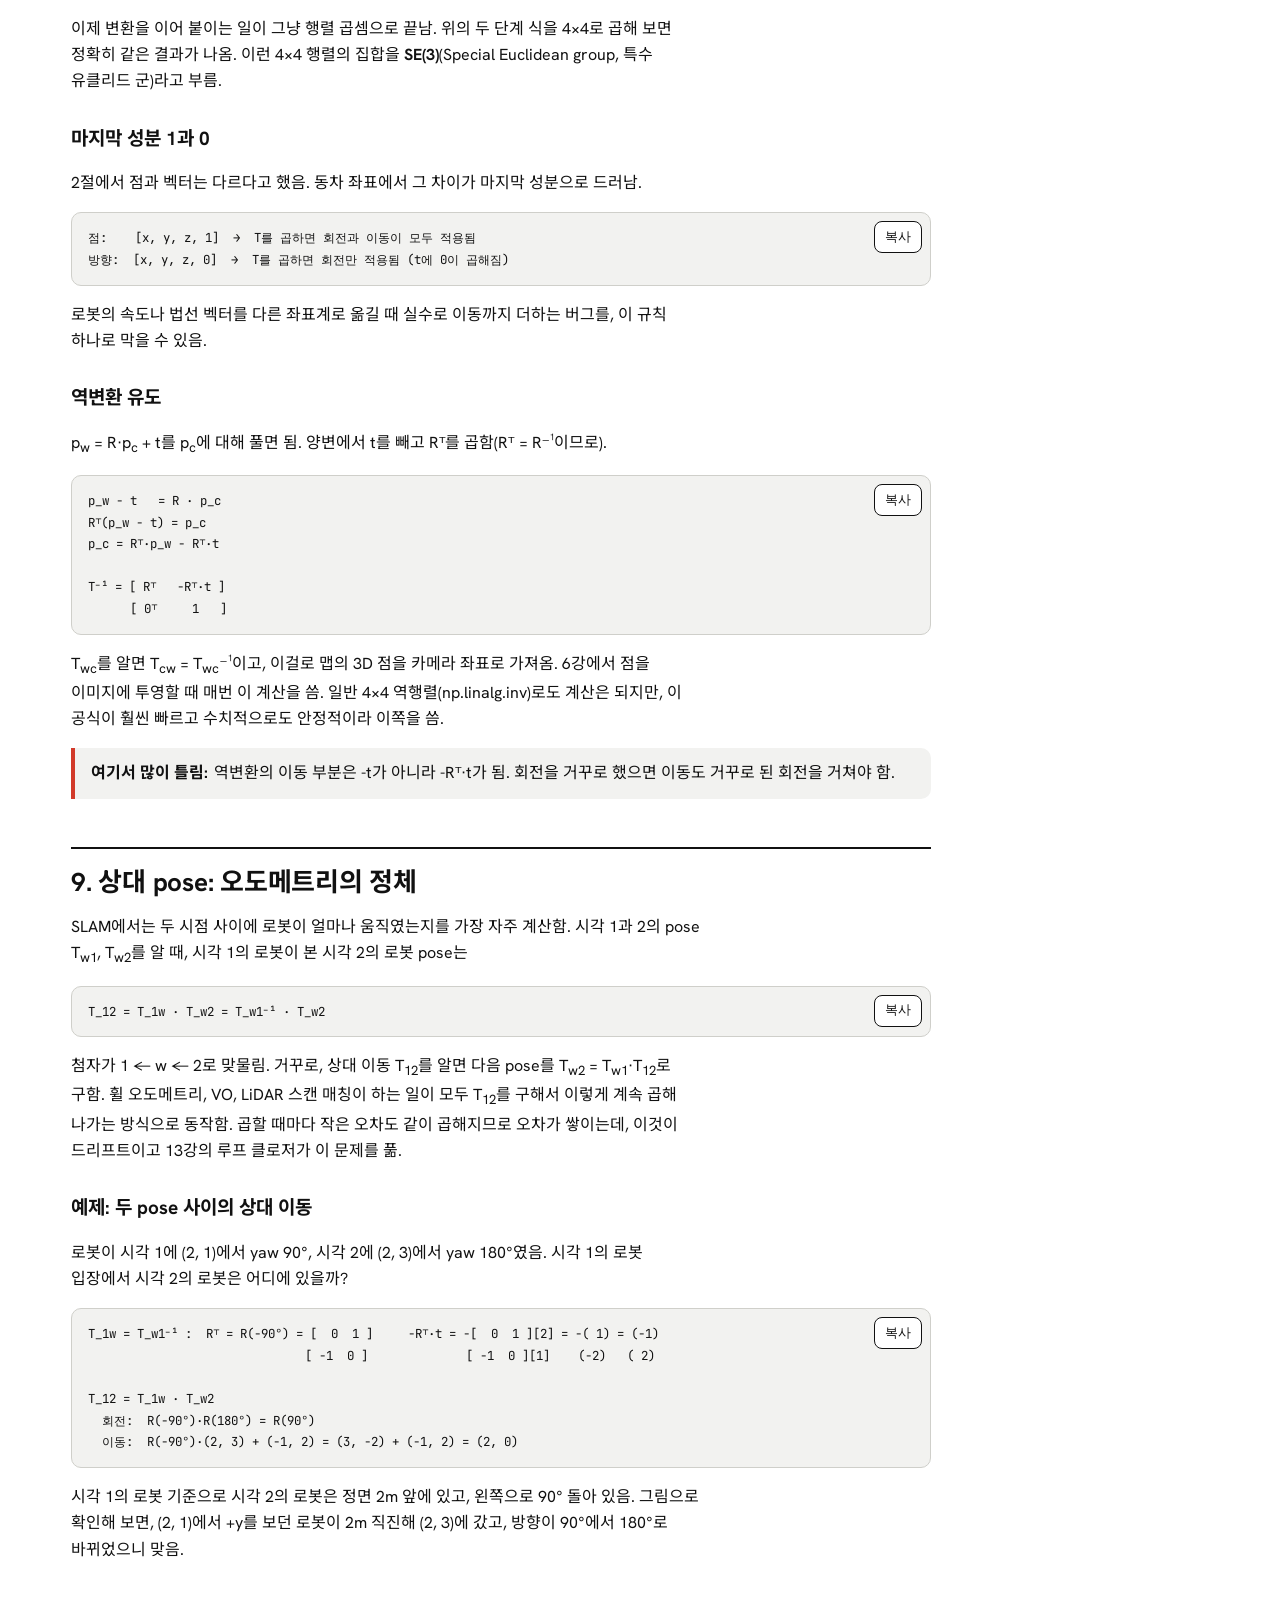
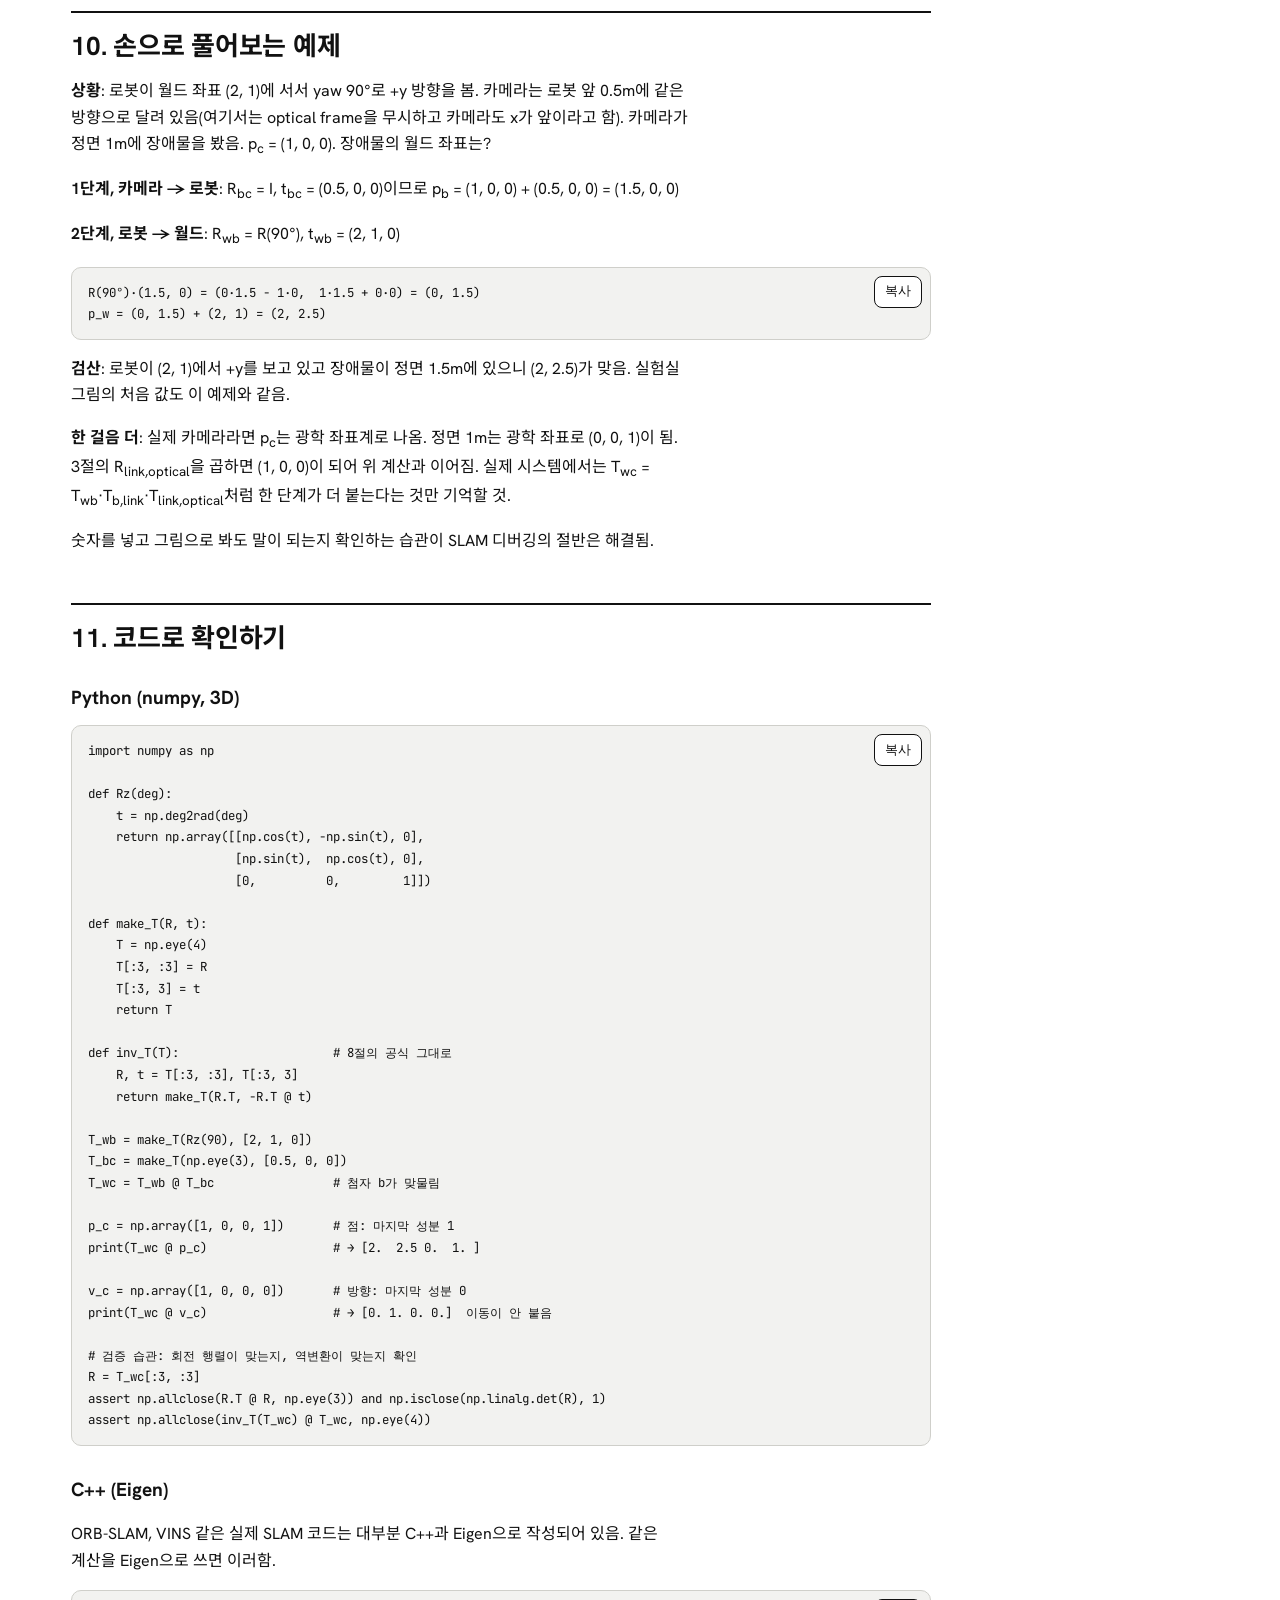
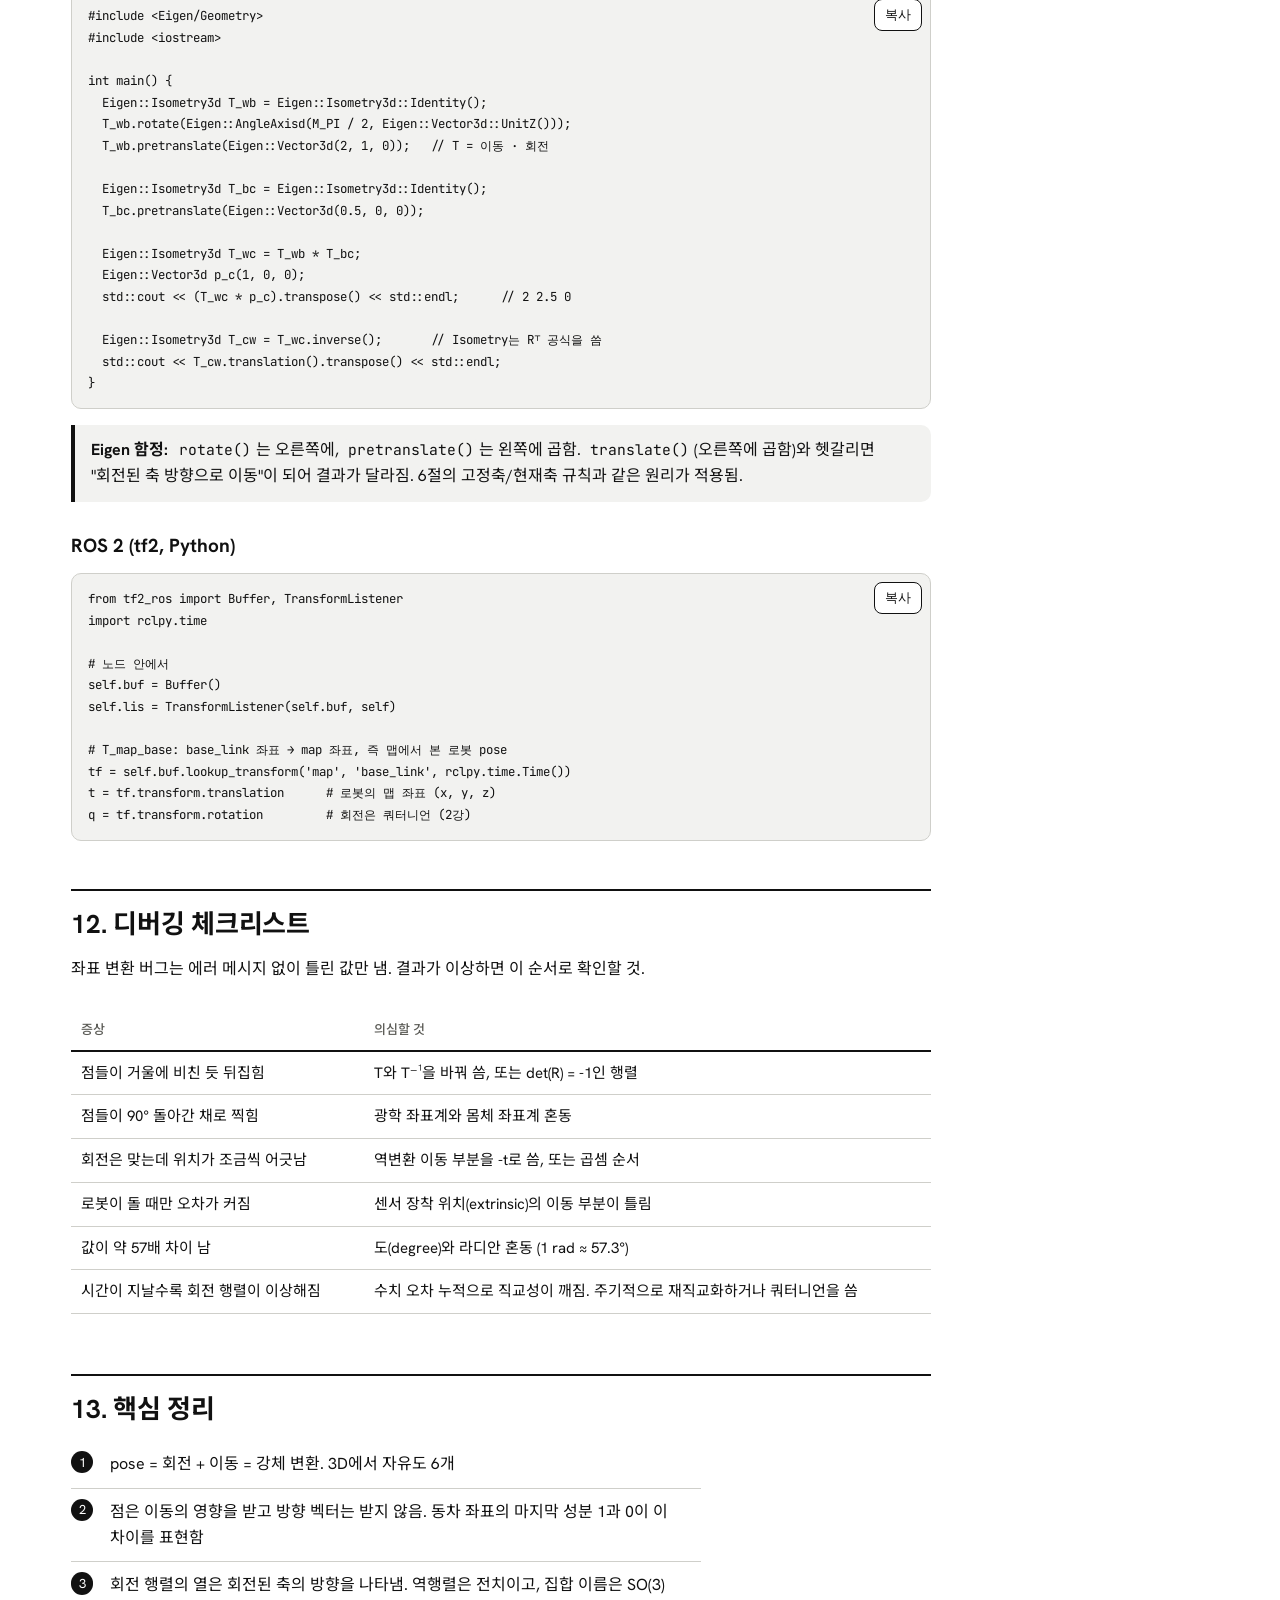
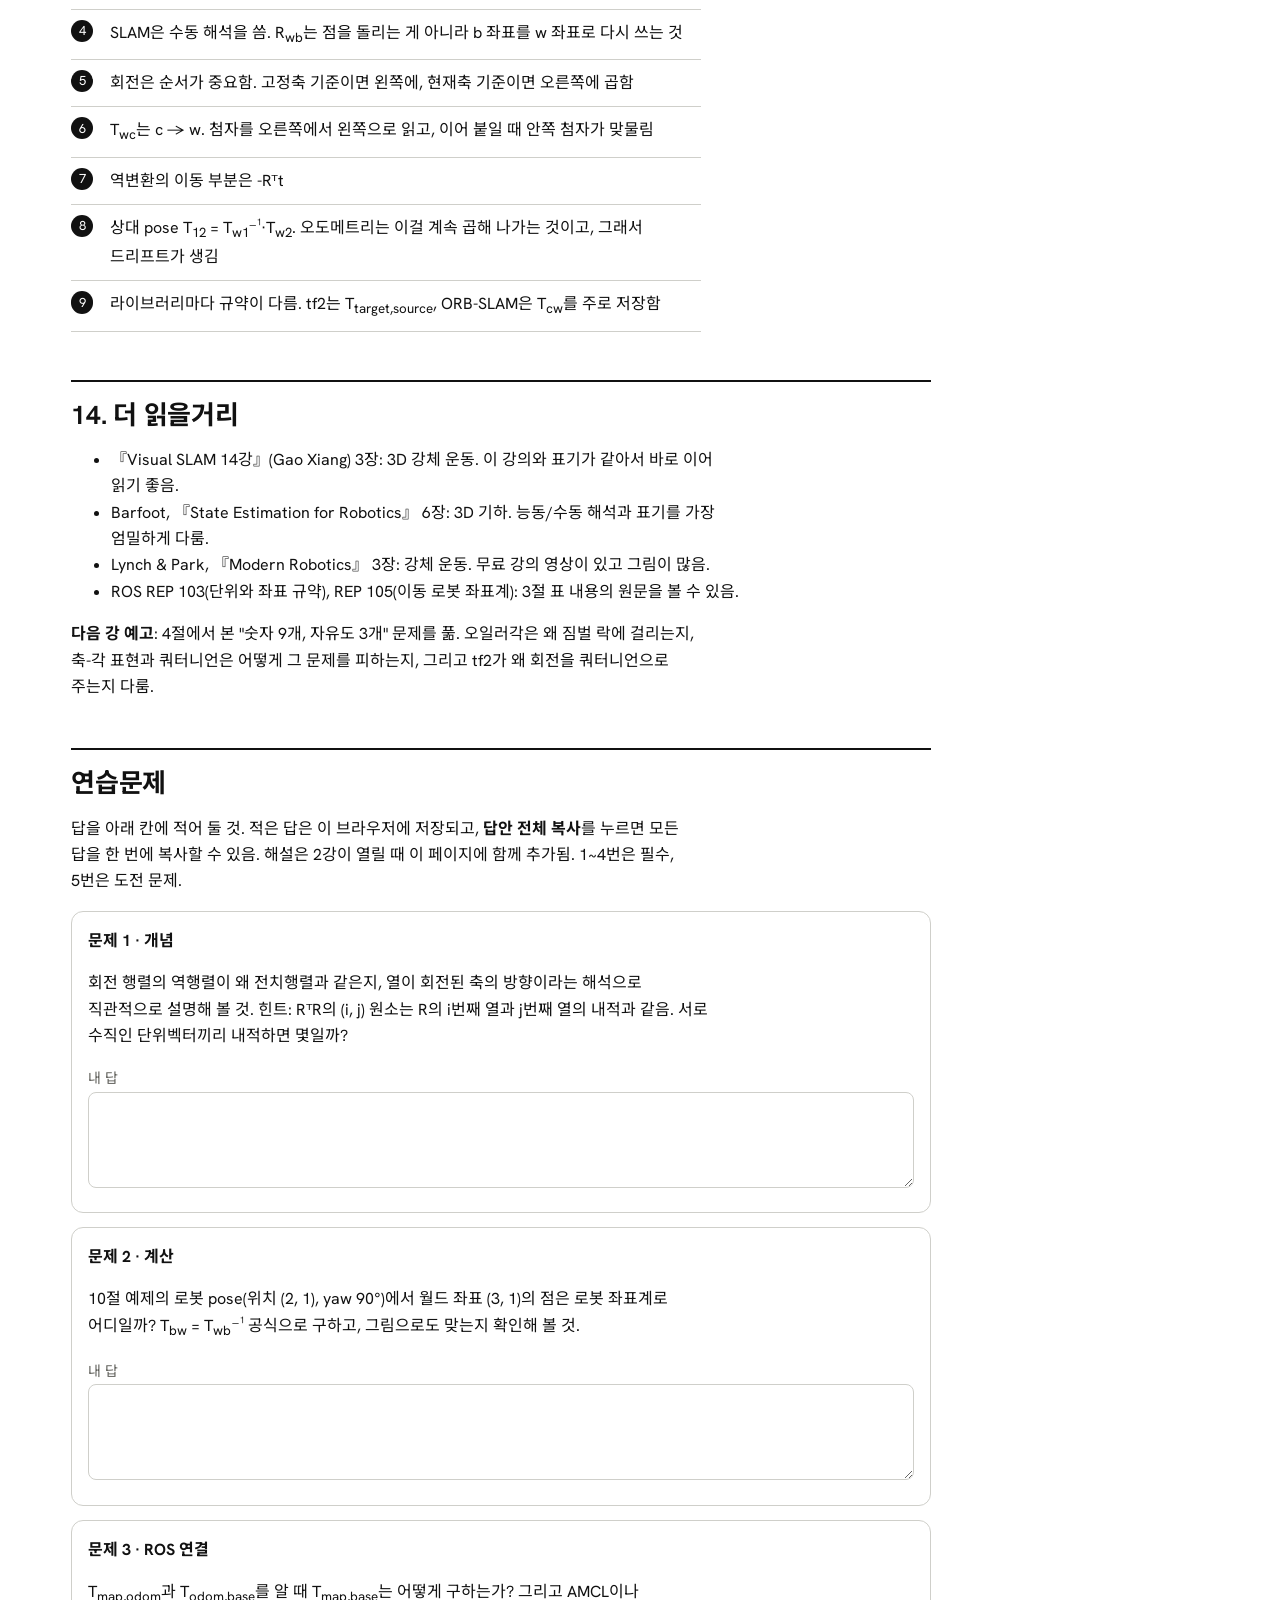
==== commit f3e30073: "1강 문체 다듬기: '~임' 종결 제거, 인용문은 다체로, 강조 제목에 콜론, 용어 정리 Co-Authored-By: Claude Opus 5.5 <noreply@anthropic" ====
--- a/lessons/lesson-01.html
+++ b/lessons/lesson-01.html
@@ -19,7 +19,7 @@
 <article>
   <p class="crumb"><a href="../index.html#curriculum">커리큘럼</a> › 파트 1 · 수학 기초 › 1강</p>
   <h1>강체 변환과 좌표계</h1>
-  <p class="lede">SLAM이 하는 일을 한 문장으로 줄이면 로봇이 지금 어디에 있고 어느 쪽을 보는지, 즉 pose를 계속 추정하는 것임. pose는 회전과 이동으로 이루어지고, 둘을 합친 것이 강체 변환임. 이 강의는 앞으로 열네 강 동안 매번 쓰일 언어를 익히는 시간임. 여기서 표기법과 해석을 정확히 잡아 두면, 뒤에서 수식이 길어져도 길을 잃지 않음.</p>
+  <p class="lede">SLAM이 하는 일을 한 문장으로 줄이면 로봇이 지금 어디에 있고 어느 쪽을 보는지, 즉 pose를 계속 추정하는 일로 요약됨. pose는 회전과 이동으로 이루어지고, 둘을 합친 것을 강체 변환이라 부름. 이 강의에서는 앞으로 열네 강 동안 매번 쓰일 언어를 익힘. 여기서 표기법과 해석을 정확히 잡아 두면, 뒤에서 수식이 길어져도 헤매지 않게 됨.</p>
 
   <div class="goal">
     <div><b>이 강의를 마치면</b><ul>
@@ -45,13 +45,13 @@
     </div>
   </div>
   <div class="mats" id="mats"></div>
-  <p class="cap">실험실: 슬라이더를 움직이면 그림과 행렬이 함께 바뀜. 처음 값은 10절의 예제와 같음. 축 색은 rviz와 같게 x 빨강, y 초록임. 본문을 읽다가 "이 행렬의 첫 열이 뭐였지?" 싶을 때마다 여기로 돌아와 값을 바꿔 볼 것.</p>
+  <p class="cap">실험실: 슬라이더를 움직이면 그림과 행렬이 함께 바뀜. 처음 값은 10절의 예제와 같음. 축 색은 rviz와 같게 x는 빨강, y는 초록으로 표시함. 본문을 읽다가 "이 행렬의 첫 열이 뭐였지?" 싶을 때마다 여기로 돌아와 값을 바꿔 볼 것.</p>
 
   <h2>1. 왜 이걸 제일 먼저 배우나</h2>
   <p>pose는 두 가지로 이루어짐.</p>
   <ul><li><b>회전(rotation)</b>: 어느 방향을 보고 있는가. 3D에서 자유도 3개(roll, pitch, yaw)</li><li><b>이동(translation)</b>: 어디에 있는가. 3D에서 자유도 3개(x, y, z)</li></ul>
-  <p>그래서 3D 공간에서 강체의 pose는 자유도가 6개이고, 흔히 "6-DoF pose"라고 부름. 바퀴로 평지를 다니는 AMR은 x, y, yaw 세 개만 신경 쓰면 되지만, 카메라는 로봇이 기울거나 흔들릴 때 6개가 모두 움직임. Visual SLAM이 2D LiDAR SLAM보다 수학이 무거운 첫 번째 이유가 여기에 있음.</p>
-  <p>ROS를 써 봤다면 이 개념은 이미 매일 쓰고 있었던 셈임. ROS의 <code>tf</code> 트리 <code>map → odom → base_link → laser</code>에서 화살표 하나하나가 강체 변환임. slam_toolbox가 하는 일도 결국 "레이저 스캔이 지도에 가장 잘 맞도록 map → base_link 변환을 고르는 것"임. 이번 강의는 그걸 수식으로 정확히 이해하는 시간임.</p>
+  <p>그래서 3D 공간에서 강체의 pose는 자유도가 6개이고, 흔히 "6-DoF pose"라고 부름. 평지를 주행하는 바퀴형 AMR은 x, y, yaw 세 개만 신경 쓰면 되지만, 카메라는 로봇이 기울거나 흔들릴 때 6개가 모두 움직임. Visual SLAM이 2D LiDAR SLAM보다 수학이 무거운 첫 번째 이유가 여기에 있음.</p>
+  <p>ROS를 써 봤다면 이 개념을 이미 매일 쓰고 있었던 것과 같음. ROS의 <code>tf</code> 트리 <code>map → odom → base_link → laser</code>에서 화살표 하나하나가 강체 변환에 해당함. slam_toolbox가 하는 일도 결국 "레이저 스캔이 지도에 가장 잘 맞도록 map → base_link 변환을 고르는 것"으로 볼 수 있음. 이번 강의에서는 그걸 수식으로 정확히 이해해 봄.</p>
   <p>강체 변환이 Visual SLAM 파이프라인의 어디서 나오는지 미리 보면 동기가 생김.</p>
   <div class="scroll"><table>
     <thead><tr><th>단계</th><th>강체 변환이 하는 일</th><th>강의</th></tr></thead>
@@ -71,17 +71,17 @@
     <li><b>점(point)</b>: 공간의 한 위치. 예: 컵이 놓인 곳, 맵의 랜드마크</li>
     <li><b>벡터(vector)</b>: 방향과 크기만 있고 위치가 없는 것. 예: 속도, 로봇이 바라보는 방향, 두 점 사이의 차이</li>
   </ul>
-  <p>이 구분이 중요한 이유는 좌표계를 옮길 때 다르게 움직이기 때문임. 좌표계를 평행이동하면 점의 좌표는 바뀌지만, 속도 벡터는 그대로임. 로봇이 북쪽으로 1m/s로 달린다는 사실은 원점을 어디에 두든 변하지 않으니까. 회전은 둘 다에 영향을 줌. 8절의 동차 좌표에서 이 차이를 숫자 하나(마지막 성분 1 또는 0)로 표현하게 됨.</p>
-  <h3>좌표는 기저에 대한 성분임</h3>
-  <p>좌표계는 원점 하나와 서로 수직인 단위벡터 세 개(기저, basis) e<sub>x</sub>, e<sub>y</sub>, e<sub>z</sub>로 정해짐. 점 p의 좌표 (a, b, c)는 "원점에서 출발해 e<sub>x</sub> 방향으로 a, e<sub>y</sub> 방향으로 b, e<sub>z</sub> 방향으로 c만큼 가면 p에 닿음"는 뜻임.</p>
+  <p>이 구분이 중요한 이유: 좌표계를 옮길 때 둘이 다르게 움직임. 좌표계를 평행이동하면 점의 좌표는 바뀌지만, 속도 벡터는 변하지 않음. 로봇이 북쪽으로 1m/s로 달린다는 사실은 원점을 어디에 두든 변하지 않으니까. 회전은 둘 다에 영향을 줌. 8절의 동차 좌표에서 이 차이를 숫자 하나(마지막 성분 1 또는 0)로 표현하게 됨.</p>
+  <h3>좌표는 기저에 대한 성분</h3>
+  <p>좌표계는 원점 하나와 서로 수직인 단위벡터 세 개(기저, basis) e<sub>x</sub>, e<sub>y</sub>, e<sub>z</sub>로 정해짐. 점 p의 좌표 (a, b, c)는 "원점에서 출발해 e<sub>x</sub> 방향으로 a, e<sub>y</sub> 방향으로 b, e<sub>z</sub> 방향으로 c만큼 가면 p에 닿는다"는 뜻으로 읽음.</p>
 <pre><code>p = a·e_x + b·e_y + c·e_z</code></pre>
   <p>같은 점이라도 기저가 다르면 성분이 달라짐. 로봇 바로 앞 1m의 컵은 로봇 좌표계에서 <code>(1, 0, 0)</code>이지만, 월드 좌표계에서는 로봇이 서 있는 위치와 방향에 따라 <code>(5, 3, 0)</code>일 수도 <code>(-2, 7, 0)</code>일 수도 있음. 강체 변환은 "같은 점의 성분을 한 기저에서 다른 기저로 바꿔 쓰는 규칙"이라고 이해하면 됨.</p>
   <h3>오른손 좌표계</h3>
-  <p>로보틱스는 거의 예외 없이 오른손 좌표계를 씀. 오른손 엄지를 x, 검지를 y로 펴면 중지가 가리키는 방향이 z임. 다르게 말하면 x에서 y로 돌리는 방향으로 오른손을 감쌌을 때 엄지가 z임. 이 규칙 덕분에 "z축 기준 +90° 회전"이 위에서 내려다볼 때 반시계 방향이라는 것이 정해짐. ROS의 yaw가 왼쪽으로 돌 때 양수인 이유임.</p>
+  <p>로보틱스는 거의 예외 없이 오른손 좌표계를 씀. 오른손 엄지를 x, 검지를 y로 펴면 중지가 가리키는 방향이 z가 됨. 다르게 말하면 x에서 y로 돌리는 방향으로 오른손을 감쌌을 때 엄지가 z를 가리킴. 이 규칙 덕분에 "z축 기준 +90° 회전"이 위에서 내려다볼 때 반시계 방향이라는 것이 정해짐. ROS에서 왼쪽으로 도는 yaw가 양수가 되는 것도 이 규칙을 따름.</p>
   <h3>내적과 외적 복습</h3>
   <ul>
-    <li><b>내적</b> a·b = |a||b|cosθ. 단위벡터끼리의 내적은 두 방향이 얼마나 같은지를 나타냄. 같으면 1, 수직이면 0, 반대면 -1. 그리고 단위벡터 e와의 내적은 "e 방향 성분"임. 4절에서 이 성질로 회전 행렬을 만듦.</li>
-    <li><b>외적</b> a×b는 a와 b에 동시에 수직인 벡터이고, 크기는 |a||b|sinθ, 방향은 오른손 법칙을 따름. 오른손 좌표계에서는 e<sub>x</sub> × e<sub>y</sub> = e<sub>z</sub>임. 3강에서 회전의 미분을 다룰 때 외적이 다시 나옴.</li>
+    <li><b>내적</b> a·b = |a||b|cosθ. 단위벡터끼리의 내적은 두 방향이 얼마나 같은지를 나타냄. 같으면 1, 수직이면 0, 반대면 -1. 그리고 단위벡터 e와의 내적은 "e 방향 성분"을 뜻함. 4절에서 이 성질로 회전 행렬을 만듦.</li>
+    <li><b>외적</b> a×b는 a와 b에 동시에 수직인 벡터이고, 크기는 |a||b|sinθ, 방향은 오른손 법칙을 따름. 오른손 좌표계에서는 e<sub>x</sub> × e<sub>y</sub> = e<sub>z</sub>가 성립함. 3강에서 회전의 미분을 다룰 때 외적이 다시 나옴.</li>
   </ul>
 
   <h2>3. 로봇에서 쓰는 좌표계 규약</h2>
@@ -89,7 +89,7 @@
   <div class="scroll"><table>
     <thead><tr><th>좌표계</th><th>의미</th><th>성질</th></tr></thead>
     <tbody>
-      <tr><td><code>map</code></td><td>고정된 월드. 이 강의의 w</td><td>장기적으로 정확하지만, 루프 클로저 때 갑자기 튈 수 있음</td></tr>
+      <tr><td><code>map</code></td><td>고정된 월드. 이 강의의 w</td><td>전역적으로 일관되지만, 루프 클로저 때 갑자기 튈 수 있음</td></tr>
       <tr><td><code>odom</code></td><td>오도메트리 기준</td><td>짧게 보면 부드럽고 연속적이지만, 시간이 지나면 오차가 쌓임(드리프트)</td></tr>
       <tr><td><code>base_link</code></td><td>로봇 몸체. 이 강의의 b</td><td>x 앞, y 왼쪽, z 위</td></tr>
       <tr><td><code>camera_link</code></td><td>카메라 몸체</td><td>base_link와 같은 축 방향</td></tr>
@@ -97,7 +97,7 @@
     </tbody>
   </table></div>
   <h3>함정: 광학 좌표계는 축이 다름</h3>
-  <p>카메라 영상의 픽셀 좌표는 왼쪽 위가 원점이고 u는 오른쪽, v는 아래로 커짐. 광학 좌표계는 이 픽셀 방향에 맞춰 x를 오른쪽, y를 아래로 잡고, 그러면 오른손 법칙에 의해 z가 앞(카메라가 보는 방향)이 됨. 로봇 몸체 좌표계와 축 이름이 서로 엇갈려 있는 셈임.</p>
+  <p>카메라 영상의 픽셀 좌표는 왼쪽 위가 원점이고 u는 오른쪽, v는 아래로 커짐. 광학 좌표계는 이 픽셀 방향에 맞춰 x를 오른쪽, y를 아래로 잡고, 그러면 오른손 법칙에 의해 z가 앞(카메라가 보는 방향)이 됨. 로봇 몸체 좌표계와 축 이름이 서로 엇갈려 있음.</p>
   <div class="duo" role="img" aria-label="카메라 뒤에서 본 base_link 좌표계와 optical frame 좌표계 비교">
     <figure><svg viewBox="0 0 260 200" aria-hidden="true">
       <circle cx="130" cy="100" r="12" fill="none" stroke="var(--xr)" stroke-width="3"/><path d="M122 92 L138 108 M138 92 L122 108" stroke="var(--xr)" stroke-width="3"/>
@@ -112,8 +112,8 @@
       <text x="178" y="88">x 오른쪽</text><text x="140" y="176">y 아래</text><text x="148" y="128">z 앞 (화면 안쪽)</text>
     </svg><figcaption>camera_optical_frame</figcaption></figure>
   </div>
-  <p class="cap">둘 다 카메라 바로 뒤에서 카메라가 보는 방향으로 바라본 그림임. ⊗ 표시는 화면 안쪽을 향하는 축임.</p>
-  <p>두 좌표계 사이의 회전은 고정된 행렬 하나임. 4절의 "열 = 축" 규칙으로 직접 만들어 보면 이렇게 됨. 광학 x(오른쪽)는 몸체 좌표로 -y, 광학 y(아래)는 -z, 광학 z(앞)는 +x임.</p>
+  <p class="cap">둘 다 카메라 바로 뒤에서 카메라가 보는 방향으로 바라본 모습. ⊗ 표시는 화면 안쪽을 향하는 축을 뜻함.</p>
+  <p>두 좌표계 사이의 회전은 고정된 행렬 하나로 표현됨. 4절의 "열 = 축" 규칙으로 직접 만들어 보면 이렇게 됨. 광학 x(오른쪽)는 몸체 좌표로 -y, 광학 y(아래)는 -z, 광학 z(앞)는 +x에 해당함.</p>
 <pre><code>                 광학x 광학y 광학z
 R_link_optical = [  0    0    1 ]
                  [ -1    0    0 ]
@@ -122,7 +122,7 @@
 열1 = 광학 x를 몸체 좌표로 = (0, -1,  0)   오른쪽 = -y
 열2 = 광학 y를 몸체 좌표로 = (0,  0, -1)   아래   = -z
 열3 = 광학 z를 몸체 좌표로 = (1,  0,  0)   앞     = +x</code></pre>
-  <div class="note warn"><b>현장에서 실제로 나는 버그</b>RealSense 같은 드라이버는 camera_link와 camera_color_optical_frame을 둘 다 퍼블리시함. 포인트클라우드나 특징점이 어느 프레임 기준인지(header.frame_id) 확인하지 않고 쓰면, 점들이 90° 돌아간 채로 지도에 찍힘. 이 행렬이 빠졌을 때의 전형적인 증상임.</div>
+  <div class="note warn"><b>현장에서 실제로 나는 버그:</b> RealSense 같은 드라이버는 camera_link와 camera_color_optical_frame을 둘 다 퍼블리시함. 포인트클라우드나 특징점이 어느 프레임 기준인지(header.frame_id) 확인하지 않고 쓰면, 점들이 90° 돌아간 채로 지도에 찍힘. 이 행렬이 빠졌을 때 나타나는 전형적인 증상.</div>
 
   <h2>4. 회전 행렬</h2>
   <h3>2D에서 직접 유도하기</h3>
@@ -134,40 +134,40 @@
 
     = [ cosθ  -sinθ ] [a]
       [ sinθ   cosθ ] [b]   = R(θ) · p_b</code></pre>
-  <p>행렬의 첫 열은 b의 x축, 둘째 열은 b의 y축임. 공식을 잊어도 "열에 새 축을 세워 넣음"만 기억하면 언제든 다시 만들 수 있음.</p>
+  <p>행렬의 첫 열은 b의 x축, 둘째 열은 b의 y축이 됨. 공식을 잊어도 "열에 새 축을 세워 넣는다"만 기억하면 언제든 다시 만들 수 있음.</p>
   <p>확인 하나. 점 <code>(1, 0)</code>을 90° 돌리면 cos90° = 0, sin90° = 1이므로</p>
 <pre><code>[ 0  -1 ] [1]   [0]
 [ 1   0 ] [0] = [1]</code></pre>
   <p>x축 위의 점이 y축으로 돌아갔으니 맞음.</p>
-  <h3>3D에서: 열이 곧 축임</h3>
-  <div class="note"><b>이 강의에서 가장 중요한 문장</b>회전 행렬 R<sub>wb</sub>의 각 열은 b 좌표계의 x, y, z축을 w 좌표계에서 본 방향 벡터임. 첫 열은 로봇의 앞 방향이 월드에서 어디를 가리키는지, 셋째 열은 로봇의 위 방향이 어디를 가리키는지임.</div>
+  <h3>3D에서: 열이 곧 축</h3>
+  <div class="note"><b>이 강의에서 가장 중요한 문장:</b> 회전 행렬 R<sub>wb</sub>의 각 열은 b 좌표계의 x, y, z축을 w 좌표계에서 본 방향 벡터를 담고 있음. 첫 열을 보면 로봇의 앞 방향이 월드에서 어디를 가리키는지, 셋째 열을 보면 로봇의 위 방향이 어디를 가리키는지 알 수 있음.</div>
 <pre><code>R_wb = [ x_b  y_b  z_b ]   (각 열이 w에서 본 b의 축)</code></pre>
-  <p>2절의 내적 성질을 쓰면 원소 하나하나의 의미도 나옴. R의 (i, j) 원소는 w의 i번째 축과 b의 j번째 축의 내적, 즉 두 축 사이 각도의 코사인임. 그래서 회전 행렬을 방향 코사인 행렬(Direction Cosine Matrix, DCM)이라고도 부름. 항공 쪽 문헌에서 DCM이라는 말이 나오면 같은 것임.</p>
+  <p>2절의 내적 성질을 쓰면 원소 하나하나의 의미도 나옴. R의 (i, j) 원소는 w의 i번째 축과 b의 j번째 축의 내적, 즉 두 축 사이 각도의 코사인과 같음. 그래서 회전 행렬을 방향 코사인 행렬(Direction Cosine Matrix, DCM)이라고도 부름. 항공 쪽 문헌에서 DCM이라는 말이 나오면 같은 대상을 가리킴.</p>
   <p>실험실 그림의 T<sub>wb</sub> 행렬에서 왼쪽 위 2×2의 첫 열을 볼 것. yaw를 바꾸면 그 열이 로봇의 빨간 x축 방향과 똑같이 움직임.</p>
   <h3>기본 회전 세 가지</h3>
   <p>한 축을 기준으로 도는 회전은 그 축 성분을 그대로 두고 나머지 두 성분만 2D처럼 돌림.</p>
 <pre><code>Rx(α) = [ 1    0      0   ]   Ry(β) = [  cosβ  0  sinβ ]   Rz(γ) = [ cosγ  -sinγ  0 ]
         [ 0  cosα  -sinα  ]           [   0    1   0   ]           [ sinγ   cosγ  0 ]
         [ 0  sinα   cosα  ]           [ -sinβ  0  cosβ ]           [  0      0    1 ]</code></pre>
-  <div class="note"><b>Ry만 부호 위치가 다름</b>Rx와 Rz는 -sin이 오른쪽 위에 있는데 Ry는 왼쪽 아래에 있음. 실수가 아님. 오른손 법칙에서 y축 기준 회전은 z에서 x로 도는 방향(z → x)이라 순서가 뒤집혀 보이는 것임. 시험 삼아 Ry(90°)를 e<sub>z</sub> = (0, 0, 1)에 곱해 보면 (1, 0, 0)이 나옴. z축이 x축으로 돌아갔음.</div>
+  <div class="note"><b>Ry만 부호 위치가 다름:</b> Rx와 Rz는 -sin이 오른쪽 위에 있는데 Ry는 왼쪽 아래에 있음. 실수가 아님. 오른손 법칙에서 y축 기준 회전은 z에서 x로 도는 방향(z → x)이라 순서가 뒤집혀 보임. 시험 삼아 Ry(90°)를 e<sub>z</sub> = (0, 0, 1)에 곱해 보면 (1, 0, 0)이 나옴. z축이 x축으로 돌아갔음.</div>
   <h3>회전 행렬의 성질</h3>
   <ol>
-    <li><b>RᵀR = I</b>. 열벡터들이 서로 수직인 단위벡터이기 때문임. 그래서 역행렬이 그냥 전치 Rᵀ이고, 계산이 아주 쌈. 왜 그런지는 연습문제 1번에서 직접 설명해 볼 것.</li>
-    <li><b>det(R) = +1</b>. 오른손 좌표계를 오른손 좌표계로 보낸다는 뜻임. -1이면 회전이 아니라 거울 반사(왼손 좌표계로 바뀜)임.</li>
-    <li><b>길이와 각도를 보존</b>함. 회전시켜도 벡터의 길이와 두 벡터 사이 각도는 변하지 않음. "강체(rigid body)"라는 말이 이 뜻임.</li>
-    <li>1과 2를 만족하는 3×3 행렬의 집합을 <b>SO(3)</b>(Special Orthogonal group, 특수 직교군)라고 함. 3강의 주인공임.</li>
+    <li><b>RᵀR = I</b>. 열벡터들이 서로 수직인 단위벡터라서 성립함. 그래서 역행렬이 그냥 전치 Rᵀ이고, 계산이 아주 쌈. 왜 그런지는 연습문제 1번에서 직접 설명해 볼 것.</li>
+    <li><b>det(R) = +1</b>. 오른손 좌표계를 오른손 좌표계로 보낸다는 의미를 가짐. -1이면 회전이 아니라 거울 반사(왼손 좌표계로 바뀜)가 됨.</li>
+    <li><b>길이와 각도 보존</b>. 회전시켜도 벡터의 길이와 두 벡터 사이 각도는 변하지 않음. "강체(rigid body)"라는 말도 여기서 나옴.</li>
+    <li>1과 2를 만족하는 3×3 행렬의 집합을 <b>SO(3)</b>(Special Orthogonal group, 특수 직교군)라고 함. 3강에서 본격적으로 다룸.</li>
   </ol>
   <h3>숫자 9개, 자유도 3개</h3>
-  <p>회전 행렬에는 숫자가 9개 있지만 RᵀR = I가 제약 6개를 걸기 때문에 실제로 자유롭게 정할 수 있는 건 3개뿐임. 이게 실무에서 문제가 됨. 최적화 알고리즘이 9개 숫자를 각각 조금씩 고치면, 고친 결과가 더 이상 회전 행렬이 아니게 됨(열이 서로 수직이 아니게 됨). 수치 오차가 쌓여도 같은 일이 생김. 이 문제를 푸는 방법이 2강(쿼터니언)과 3강(리 대수)의 주제임.</p>
+  <p>회전 행렬에는 숫자가 9개 있지만 RᵀR = I가 제약 6개를 걸기 때문에 실제로 자유롭게 정할 수 있는 건 3개밖에 없음. 이게 실무에서 문제가 됨. 최적화 알고리즘이 9개 숫자를 각각 조금씩 고치면, 고친 결과가 더 이상 회전 행렬이 아니게 됨(열이 서로 수직이 아니게 됨). 수치 오차가 쌓여도 같은 일이 생김. 이 문제를 푸는 방법은 2강(쿼터니언)과 3강(리 대수)에서 다룸.</p>
 
   <h2>5. 회전의 두 가지 해석: 능동과 수동</h2>
   <p>같은 행렬 R(90°)를 두 가지로 읽을 수 있고, 이걸 섞으면 부호가 뒤집히는 버그가 남.</p>
   <ul>
-    <li><b>능동(active) 해석</b>: 좌표계는 그대로 두고, 점이나 물체를 실제로 돌림. "점 (1, 0)을 90° 돌리면 (0, 1)이 됨."</li>
-    <li><b>수동(passive) 해석</b>: 점은 그대로 두고, 그 점을 보는 좌표계를 바꿈. "90° 돌아간 로봇 좌표계에서 (1, 0)인 점은 월드 좌표계에서 (0, 1)임."</li>
+    <li><b>능동(active) 해석</b>: 좌표계는 그대로 두고, 점이나 물체를 실제로 돌림. "점 (1, 0)을 90° 돌리면 (0, 1)이 된다."</li>
+    <li><b>수동(passive) 해석</b>: 점은 그대로 두고, 그 점을 보는 좌표계를 바꿈. "90° 돌아간 로봇 좌표계에서 (1, 0)인 점은 월드 좌표계에서 (0, 1)이다."</li>
   </ul>
-  <p>계산은 똑같지만 의미가 다름. 이 강의와 SLAM 문헌 대부분은 <b>수동 해석</b>을 씀. R<sub>wb</sub>는 "b 좌표를 w 좌표로 바꿔 쓰는 행렬"임. 로봇이 실제로 무언가를 돌리는 게 아니라, 같은 점을 다른 관점에서 다시 적는 것임.</p>
-  <div class="note"><b>헷갈릴 때 쓰는 질문</b>"지금 바뀌는 게 점인가, 관점인가?" 점이 움직이는 상황(물체 회전, 애니메이션)이면 능동, 센서가 본 걸 지도에 옮기는 상황이면 수동임. 능동으로 "좌표계를 θ만큼 돌림"와 수동으로 "점을 봄"는 서로 역회전(Rᵀ) 관계임.</div>
+  <p>계산은 똑같지만 의미가 다름. 이 강의와 SLAM 문헌 대부분은 <b>수동 해석</b>을 씀. R<sub>wb</sub>는 "b 좌표를 w 좌표로 바꿔 쓰는 행렬"로 읽음. 로봇이 실제로 무언가를 돌리는 게 아니라, 같은 점을 다른 관점에서 다시 적는 작업에 가까움.</p>
+  <div class="note"><b>헷갈릴 때 쓰는 질문:</b> "지금 바뀌는 게 점인가, 관점인가?" 점이 움직이는 상황(물체 회전, 애니메이션)이면 능동, 센서가 본 걸 지도에 옮기는 상황이면 수동에 해당함. 능동으로 "좌표계를 θ만큼 돌린다"와 수동으로 "점을 본다"는 서로 역회전(Rᵀ) 관계를 이룸.</div>
 
   <h2>6. 회전을 이어 붙이기</h2>
   <h3>순서가 결과를 바꿈</h3>
@@ -179,7 +179,7 @@
 e_x = (1, 0, 0)에 적용하면:
   Rz·Rx·e_x :  Rx·e_x = (1, 0, 0)  →  Rz·(1, 0, 0) = (0, 1, 0)
   Rx·Rz·e_x :  Rz·e_x = (0, 1, 0)  →  Rx·(0, 1, 0) = (0, 0, 1)</code></pre>
-  <p>결과가 하나는 y축, 하나는 z축임. 행렬 곱은 교환법칙이 성립하지 않고, 회전도 마찬가지임. 2D 회전(z축 하나만 도는 경우)은 예외적으로 순서와 상관없는데, 그래서 평지를 다니는 2D 로봇만 다룰 때는 이 문제가 잘 드러나지 않음.</p>
+  <p>결과가 하나는 y축, 하나는 z축으로 나옴. 행렬 곱은 교환법칙이 성립하지 않고, 회전도 마찬가지로 순서를 바꾸면 결과가 달라짐. 2D 회전(z축 하나만 도는 경우)은 예외적으로 순서와 상관없는데, 그래서 평지를 다니는 2D 로봇만 다룰 때는 이 문제가 잘 드러나지 않음.</p>
   <h3>고정축 기준과 현재축 기준</h3>
   <p>R<sub>1</sub>을 한 다음 R<sub>2</sub>를 한다고 할 때, 곱하는 방향은 "R<sub>2</sub>를 어느 축 기준으로 하느냐"에 따라 다름.</p>
   <div class="scroll"><table>
@@ -192,15 +192,15 @@
   <p>드론이나 카메라의 roll-pitch-yaw는 보통 몸체 축 기준으로 정의되어 R = Rz(yaw)·Ry(pitch)·Rx(roll)처럼 쓰임. 2강에서 오일러각을 다룰 때 이 규칙이 그대로 쓰임.</p>
 
   <h2>7. 강체 변환과 표기법</h2>
-  <p>회전에 이동을 더하면 강체 변환임. 카메라 좌표계의 점 p<sub>c</sub>를 월드 좌표계로 옮기는 공식은 이러함.</p>
+  <p>회전에 이동을 더하면 강체 변환이 됨. 카메라 좌표계의 점 p<sub>c</sub>를 월드 좌표계로 옮기는 공식은 이러함.</p>
 <pre><code>p_w = R_wc · p_c + t_wc</code></pre>
   <p>먼저 회전으로 축 방향을 월드에 맞추고, 그다음 카메라가 있는 위치만큼 옮김. 순서를 바꿔 "먼저 옮기고 돌리면" 결과가 달라지니 주의할 것.</p>
-  <div class="note"><b>이 강의의 표기 규칙 (Visual SLAM 14강, Barfoot 책과 같음)</b>T<sub>wc</sub>는 c 좌표계의 좌표를 w 좌표계의 좌표로 바꾸는 변환임. 아래첨자를 오른쪽에서 왼쪽으로, c → w로 읽음. t<sub>wc</sub>는 월드에서 본 카메라의 위치이기도 함. 카메라 원점 (0, 0, 0)을 넣으면 p<sub>w</sub> = t<sub>wc</sub>가 나오기 때문임. 그래서 T<sub>wc</sub>를 "월드에서 본 카메라의 pose"라고 부름.</div>
-  <p>이 표기를 쓰면 변환을 이어 붙일 때 안쪽 첨자가 맞물려 사라짐. 첨자가 맞물리지 않는 식(T<sub>wb</sub>·T<sub>cb</sub> 같은)이 보이면 그 자체로 버그 신호임.</p>
+  <div class="note"><b>이 강의의 표기 규칙 (Visual SLAM 14강, Barfoot 책과 같음):</b> T<sub>wc</sub>는 c 좌표계의 좌표를 w 좌표계의 좌표로 바꾸는 변환을 뜻함. 아래첨자를 오른쪽에서 왼쪽으로, c → w로 읽음. t<sub>wc</sub>는 월드에서 본 카메라의 위치이기도 함. 카메라 원점 (0, 0, 0)을 넣으면 p<sub>w</sub> = t<sub>wc</sub>가 나옴. 그래서 T<sub>wc</sub>를 "월드에서 본 카메라의 pose"라고 부름.</div>
+  <p>이 표기를 쓰면 변환을 이어 붙일 때 안쪽 첨자가 맞물려 사라짐. 첨자가 맞물리지 않는 식(T<sub>wb</sub>·T<sub>cb</sub> 같은)이 보이면 그 자체로 버그 신호로 봐야 함.</p>
 <pre><code>T_wc = T_wb · T_bc          (b끼리 맞물림  ✓)
 T_wc = T_wb · T_cb          (b와 c가 안 맞음 ✗ → T_cb를 뒤집어야 함)</code></pre>
   <h3>라이브러리마다 규약이 다름</h3>
-  <p>실무에서 가장 많이 시간을 버리는 곳임. 코드를 읽기 전에 그 라이브러리가 무엇을 저장하는지부터 확인할 것.</p>
+  <p>실무에서 시간이 가장 많이 새는 부분이기도 함. 코드를 읽기 전에 그 라이브러리가 무엇을 저장하는지부터 확인할 것.</p>
   <div class="scroll"><table>
     <thead><tr><th>도구</th><th>무엇을 쓰나</th><th>주의할 점</th></tr></thead>
     <tbody>
@@ -219,7 +219,7 @@
   <p>세 번, 네 번 이어 붙이면 손으로 따라가기 힘들어짐. 그래서 점 뒤에 1을 붙여 차원을 하나 늘리고, 회전과 이동을 4×4 행렬 하나로 묶음.</p>
 <pre><code>T = [ R   t ]      p̃ = [ p ]      T·p̃ = [ R·p + t ]
     [ 0ᵀ  1 ]          [ 1 ]             [    1    ]</code></pre>
-  <p>이제 변환을 이어 붙이는 것이 그냥 행렬 곱셈임. 위의 두 단계 식을 4×4로 곱해 보면 정확히 같은 결과가 나옴. 이런 4×4 행렬의 집합이 <b>SE(3)</b>(Special Euclidean group, 특수 유클리드 군)임.</p>
+  <p>이제 변환을 이어 붙이는 일이 그냥 행렬 곱셈으로 끝남. 위의 두 단계 식을 4×4로 곱해 보면 정확히 같은 결과가 나옴. 이런 4×4 행렬의 집합을 <b>SE(3)</b>(Special Euclidean group, 특수 유클리드 군)라고 부름.</p>
   <h3>마지막 성분 1과 0</h3>
   <p>2절에서 점과 벡터는 다르다고 했음. 동차 좌표에서 그 차이가 마지막 성분으로 드러남.</p>
 <pre><code>점:    [x, y, z, 1]  →  T를 곱하면 회전과 이동이 모두 적용됨
@@ -233,13 +233,13 @@
 
 T⁻¹ = [ Rᵀ   -Rᵀ·t ]
       [ 0ᵀ     1   ]</code></pre>
-  <p>T<sub>wc</sub>를 알면 T<sub>cw</sub> = T<sub>wc</sub>⁻¹이고, 이걸로 맵의 3D 점을 카메라 좌표로 가져옴. 6강에서 점을 이미지에 투영할 때 매번 쓰는 계산임. 일반 4×4 역행렬(np.linalg.inv)로도 계산은 되지만, 이 공식이 훨씬 빠르고 수치적으로 안정적임.</p>
-  <div class="note warn"><b>여기서 많이 틀림</b>역변환의 이동 부분은 -t가 아니라 -Rᵀ·t임. 회전을 거꾸로 했으면 이동도 거꾸로 된 회전을 거쳐야 함.</div>
+  <p>T<sub>wc</sub>를 알면 T<sub>cw</sub> = T<sub>wc</sub>⁻¹이고, 이걸로 맵의 3D 점을 카메라 좌표로 가져옴. 6강에서 점을 이미지에 투영할 때 매번 이 계산을 씀. 일반 4×4 역행렬(np.linalg.inv)로도 계산은 되지만, 이 공식이 훨씬 빠르고 수치적으로도 안정적이라 이쪽을 씀.</p>
+  <div class="note warn"><b>여기서 많이 틀림:</b> 역변환의 이동 부분은 -t가 아니라 -Rᵀ·t가 됨. 회전을 거꾸로 했으면 이동도 거꾸로 된 회전을 거쳐야 함.</div>
 
   <h2>9. 상대 pose: 오도메트리의 정체</h2>
-  <p>SLAM에서 가장 자주 하는 계산은 "두 시점 사이에 로봇이 얼마나 움직였나"임. 시각 1과 2의 pose T<sub>w1</sub>, T<sub>w2</sub>를 알 때, 시각 1의 로봇이 본 시각 2의 로봇 pose는</p>
+  <p>SLAM에서는 두 시점 사이에 로봇이 얼마나 움직였는지를 가장 자주 계산함. 시각 1과 2의 pose T<sub>w1</sub>, T<sub>w2</sub>를 알 때, 시각 1의 로봇이 본 시각 2의 로봇 pose는</p>
 <pre><code>T_12 = T_1w · T_w2 = T_w1⁻¹ · T_w2</code></pre>
-  <p>첨자가 1 ← w ← 2로 맞물림. 거꾸로, 상대 이동 T<sub>12</sub>를 알면 다음 pose를 T<sub>w2</sub> = T<sub>w1</sub>·T<sub>12</sub>로 구함. 휠 오도메트리, VO, LiDAR 스캔 매칭이 하는 일이 모두 T<sub>12</sub>를 구해서 이렇게 계속 곱해 나가는 것임. 곱할 때마다 작은 오차도 같이 곱해지므로 오차가 쌓이는데, 이것이 드리프트이고 13강 루프 클로저가 푸는 문제임.</p>
+  <p>첨자가 1 ← w ← 2로 맞물림. 거꾸로, 상대 이동 T<sub>12</sub>를 알면 다음 pose를 T<sub>w2</sub> = T<sub>w1</sub>·T<sub>12</sub>로 구함. 휠 오도메트리, VO, LiDAR 스캔 매칭이 하는 일이 모두 T<sub>12</sub>를 구해서 이렇게 계속 곱해 나가는 방식으로 동작함. 곱할 때마다 작은 오차도 같이 곱해지므로 오차가 쌓이는데, 이것이 드리프트이고 13강의 루프 클로저가 이 문제를 풂.</p>
   <h3>예제: 두 pose 사이의 상대 이동</h3>
   <p>로봇이 시각 1에 (2, 1)에서 yaw 90°, 시각 2에 (2, 3)에서 yaw 180°였음. 시각 1의 로봇 입장에서 시각 2의 로봇은 어디에 있을까?</p>
 <pre><code>T_1w = T_w1⁻¹ :  Rᵀ = R(-90°) = [  0  1 ]     -Rᵀ·t = -[  0  1 ][2] = -( 1) = (-1)
@@ -256,9 +256,9 @@
   <p><b>2단계, 로봇 → 월드</b>: R<sub>wb</sub> = R(90°), t<sub>wb</sub> = (2, 1, 0)</p>
 <pre><code>R(90°)·(1.5, 0) = (0·1.5 − 1·0,  1·1.5 + 0·0) = (0, 1.5)
 p_w = (0, 1.5) + (2, 1) = (2, 2.5)</code></pre>
-  <p><b>검산</b>: 로봇이 (2, 1)에서 +y를 보고 있고 장애물이 정면 1.5m에 있으니 (2, 2.5)가 맞음. 실험실 그림의 처음 값이 이 예제임.</p>
-  <p><b>한 걸음 더</b>: 실제 카메라라면 p<sub>c</sub>는 광학 좌표계로 나옴. 정면 1m는 광학 좌표로 (0, 0, 1)임. 3절의 R<sub>link,optical</sub>을 곱하면 (1, 0, 0)이 되어 위 계산과 이어짐. 실제 시스템에서는 T<sub>wc</sub> = T<sub>wb</sub>·T<sub>b,link</sub>·T<sub>link,optical</sub>처럼 한 단계가 더 붙는다는 것만 기억할 것.</p>
-  <p>숫자를 넣고 그림으로 봐도 말이 되는지 확인하는 습관이 SLAM 디버깅의 절반임.</p>
+  <p><b>검산</b>: 로봇이 (2, 1)에서 +y를 보고 있고 장애물이 정면 1.5m에 있으니 (2, 2.5)가 맞음. 실험실 그림의 처음 값도 이 예제와 같음.</p>
+  <p><b>한 걸음 더</b>: 실제 카메라라면 p<sub>c</sub>는 광학 좌표계로 나옴. 정면 1m는 광학 좌표로 (0, 0, 1)이 됨. 3절의 R<sub>link,optical</sub>을 곱하면 (1, 0, 0)이 되어 위 계산과 이어짐. 실제 시스템에서는 T<sub>wc</sub> = T<sub>wb</sub>·T<sub>b,link</sub>·T<sub>link,optical</sub>처럼 한 단계가 더 붙는다는 것만 기억할 것.</p>
+  <p>숫자를 넣고 그림으로 봐도 말이 되는지 확인하는 습관이 SLAM 디버깅의 절반은 해결됨.</p>
 
   <h2>11. 코드로 확인하기</h2>
   <h3>Python (numpy, 3D)</h3>
@@ -295,7 +295,7 @@
 assert np.allclose(R.T @ R, np.eye(3)) and np.isclose(np.linalg.det(R), 1)
 assert np.allclose(inv_T(T_wc) @ T_wc, np.eye(4))</code></pre>
   <h3>C++ (Eigen)</h3>
-  <p>ORB-SLAM, VINS 같은 실제 SLAM 코드는 대부분 C++과 Eigen으로 되어 있음. 같은 계산을 Eigen으로 쓰면 이러함.</p>
+  <p>ORB-SLAM, VINS 같은 실제 SLAM 코드는 대부분 C++과 Eigen으로 작성되어 있음. 같은 계산을 Eigen으로 쓰면 이러함.</p>
 <pre><code>#include &lt;Eigen/Geometry&gt;
 #include &lt;iostream&gt;
 
@@ -314,7 +314,7 @@
   Eigen::Isometry3d T_cw = T_wc.inverse();       // Isometry는 Rᵀ 공식을 씀
   std::cout &lt;&lt; T_cw.translation().transpose() &lt;&lt; std::endl;
 }</code></pre>
-  <div class="note"><b>Eigen 함정</b><code>rotate()</code>는 오른쪽에, <code>pretranslate()</code>는 왼쪽에 곱함. <code>translate()</code>(오른쪽에 곱함)와 헷갈리면 "회전된 축 방향으로 이동"이 되어 결과가 달라짐. 6절의 고정축/현재축 규칙과 같은 이야기임.</div>
+  <div class="note"><b>Eigen 함정:</b> <code>rotate()</code>는 오른쪽에, <code>pretranslate()</code>는 왼쪽에 곱함. <code>translate()</code>(오른쪽에 곱함)와 헷갈리면 "회전된 축 방향으로 이동"이 되어 결과가 달라짐. 6절의 고정축/현재축 규칙과 같은 원리가 적용됨.</div>
   <h3>ROS 2 (tf2, Python)</h3>
 <pre><code>from tf2_ros import Buffer, TransformListener
 import rclpy.time
@@ -337,7 +337,7 @@
       <tr><td>점들이 90° 돌아간 채로 찍힘</td><td>광학 좌표계와 몸체 좌표계 혼동</td></tr>
       <tr><td>회전은 맞는데 위치가 조금씩 어긋남</td><td>역변환 이동 부분을 -t로 씀, 또는 곱셈 순서</td></tr>
       <tr><td>로봇이 돌 때만 오차가 커짐</td><td>센서 장착 위치(extrinsic)의 이동 부분이 틀림</td></tr>
-      <tr><td>값이 57배쯤 차이 남</td><td>도(degree)와 라디안 혼동 (1 rad ≈ 57.3°)</td></tr>
+      <tr><td>값이 약 57배 차이 남</td><td>도(degree)와 라디안 혼동 (1 rad ≈ 57.3°)</td></tr>
       <tr><td>시간이 지날수록 회전 행렬이 이상해짐</td><td>수치 오차 누적으로 직교성이 깨짐. 주기적으로 재직교화하거나 쿼터니언을 씀</td></tr>
     </tbody>
   </table></div>
@@ -346,7 +346,7 @@
   <ol class="sum">
     <li>pose = 회전 + 이동 = 강체 변환. 3D에서 자유도 6개</li>
     <li>점은 이동의 영향을 받고 방향 벡터는 받지 않음. 동차 좌표의 마지막 성분 1과 0이 이 차이를 표현함</li>
-    <li>회전 행렬의 열은 회전된 축의 방향임. 역행렬은 전치이고, 집합 이름은 SO(3)</li>
+    <li>회전 행렬의 열은 회전된 축의 방향을 나타냄. 역행렬은 전치이고, 집합 이름은 SO(3)</li>
     <li>SLAM은 수동 해석을 씀. R<sub>wb</sub>는 점을 돌리는 게 아니라 b 좌표를 w 좌표로 다시 쓰는 것</li>
     <li>회전은 순서가 중요함. 고정축 기준이면 왼쪽에, 현재축 기준이면 오른쪽에 곱함</li>
     <li>T<sub>wc</sub>는 c → w. 첨자를 오른쪽에서 왼쪽으로 읽고, 이어 붙일 때 안쪽 첨자가 맞물림</li>
@@ -360,17 +360,17 @@
     <li>『Visual SLAM 14강』(Gao Xiang) 3장: 3D 강체 운동. 이 강의와 표기가 같아서 바로 이어 읽기 좋음.</li>
     <li>Barfoot, 『State Estimation for Robotics』 6장: 3D 기하. 능동/수동 해석과 표기를 가장 엄밀하게 다룸.</li>
     <li>Lynch &amp; Park, 『Modern Robotics』 3장: 강체 운동. 무료 강의 영상이 있고 그림이 많음.</li>
-    <li>ROS REP 103(단위와 좌표 규약), REP 105(이동 로봇 좌표계): 3절 표의 원문임.</li>
+    <li>ROS REP 103(단위와 좌표 규약), REP 105(이동 로봇 좌표계): 3절 표 내용의 원문을 볼 수 있음.</li>
   </ul>
   <p><b>다음 강 예고</b>: 4절에서 본 "숫자 9개, 자유도 3개" 문제를 풂. 오일러각은 왜 짐벌 락에 걸리는지, 축-각 표현과 쿼터니언은 어떻게 그 문제를 피하는지, 그리고 tf2가 왜 회전을 쿼터니언으로 주는지 다룸.</p>
 
   <h2>연습문제</h2>
-  <p>답을 아래 칸에 적어 둘 것. 적은 답은 이 브라우저에 저장되고, <b>답안 전체 복사</b>를 누르면 모든 답을 한 번에 복사할 수 있음. 해설은 2강이 열릴 때 이 페이지에 함께 추가됨. 1~4번은 필수, 5번은 도전 문제임.</p>
-  <div class="ex"><h4>문제 1 · 개념</h4><p>회전 행렬의 역행렬이 왜 전치행렬과 같은지, 열이 회전된 축의 방향이라는 해석으로 직관적으로 설명해 볼 것. 힌트: RᵀR의 (i, j) 원소는 R의 i번째 열과 j번째 열의 내적임. 서로 수직인 단위벡터끼리 내적하면 몇일까?</p><label for="a1">내 답</label><textarea id="a1"></textarea></div>
+  <p>답을 아래 칸에 적어 둘 것. 적은 답은 이 브라우저에 저장되고, <b>답안 전체 복사</b>를 누르면 모든 답을 한 번에 복사할 수 있음. 해설은 2강이 열릴 때 이 페이지에 함께 추가됨. 1~4번은 필수, 5번은 도전 문제.</p>
+  <div class="ex"><h4>문제 1 · 개념</h4><p>회전 행렬의 역행렬이 왜 전치행렬과 같은지, 열이 회전된 축의 방향이라는 해석으로 직관적으로 설명해 볼 것. 힌트: RᵀR의 (i, j) 원소는 R의 i번째 열과 j번째 열의 내적과 같음. 서로 수직인 단위벡터끼리 내적하면 몇일까?</p><label for="a1">내 답</label><textarea id="a1"></textarea></div>
   <div class="ex"><h4>문제 2 · 계산</h4><p>10절 예제의 로봇 pose(위치 (2, 1), yaw 90°)에서 월드 좌표 (3, 1)의 점은 로봇 좌표계로 어디일까? T<sub>bw</sub> = T<sub>wb</sub>⁻¹ 공식으로 구하고, 그림으로도 맞는지 확인해 볼 것.</p><label for="a2">내 답</label><textarea id="a2"></textarea></div>
   <div class="ex"><h4>문제 3 · ROS 연결</h4><p>T<sub>map,odom</sub>과 T<sub>odom,base</sub>를 알 때 T<sub>map,base</sub>는 어떻게 구하는가? 그리고 AMCL이나 slam_toolbox가 map → base_link가 아니라 map → odom을 퍼블리시하는 이유를 3절 표의 성질을 참고해 설명해 볼 것.</p><label for="a3">내 답</label><textarea id="a3"></textarea></div>
   <div class="ex"><h4>문제 4 · 함정</h4><p>누군가 T<sub>wc</sub>의 역변환을 [Rᵀ, -t; 0, 1]로 구현했음. 이 코드가 우연히 맞는 결과를 내는 경우와 틀리는 경우는 각각 언제일까?</p><label for="a4">내 답</label><textarea id="a4"></textarea></div>
-  <div class="ex"><h4>문제 5 · 도전</h4><p>ORB-SLAM에서 어떤 키프레임의 T<sub>cw</sub>가 회전 R(yaw 90°), 이동 (1, 0, 0)으로 저장되어 있음(2D로 생각해도 됨). 이 카메라의 월드 좌표상 위치는 어디인가? "이동 부분이 (1, 0, 0)이니 카메라는 (1, 0, 0)에 있음"는 답이 왜 틀렸는지도 설명해 볼 것.</p><label for="a5">내 답</label><textarea id="a5"></textarea></div>
+  <div class="ex"><h4>문제 5 · 도전</h4><p>ORB-SLAM에서 어떤 키프레임의 T<sub>cw</sub>가 회전 R(yaw 90°), 이동 (1, 0, 0)으로 저장되어 있음(2D로 생각해도 됨). 이 카메라의 월드 좌표상 위치는 어디인가? "이동 부분이 (1, 0, 0)이니 카메라는 (1, 0, 0)에 있다"는 답이 왜 틀렸는지도 설명해 볼 것.</p><label for="a5">내 답</label><textarea id="a5"></textarea></div>
   <div class="bar"><button class="btn pri" id="copyAns" type="button">답안 전체 복사</button><label class="done"><input type="checkbox" id="doneChk"> 이 강의 완료로 표시</label><span class="flash" id="ansMsg"></span></div>
 
   <nav class="pn" id="pn" aria-label="이전 다음 강의"></nav>
--- a/assets/style.css
+++ b/assets/style.css
@@ -92,7 +92,7 @@
 pre code{background:none;padding:0;overflow-wrap:normal}
 .copy{position:absolute;top:8px;right:8px;min-height:32px;font-size:13px;padding:0 10px}
 .note{border-left:4px solid var(--ink);background:var(--soft);padding:12px 16px;border-radius:0 10px 10px 0;margin:16px 0}
-.note b{display:block;margin-bottom:2px}
+.note b{margin-right:2px}
 .warn{border-left-color:var(--xr)}
 .scroll{overflow-x:auto}
 table{border-collapse:collapse;width:100%;font-size:15px;margin:12px 0}
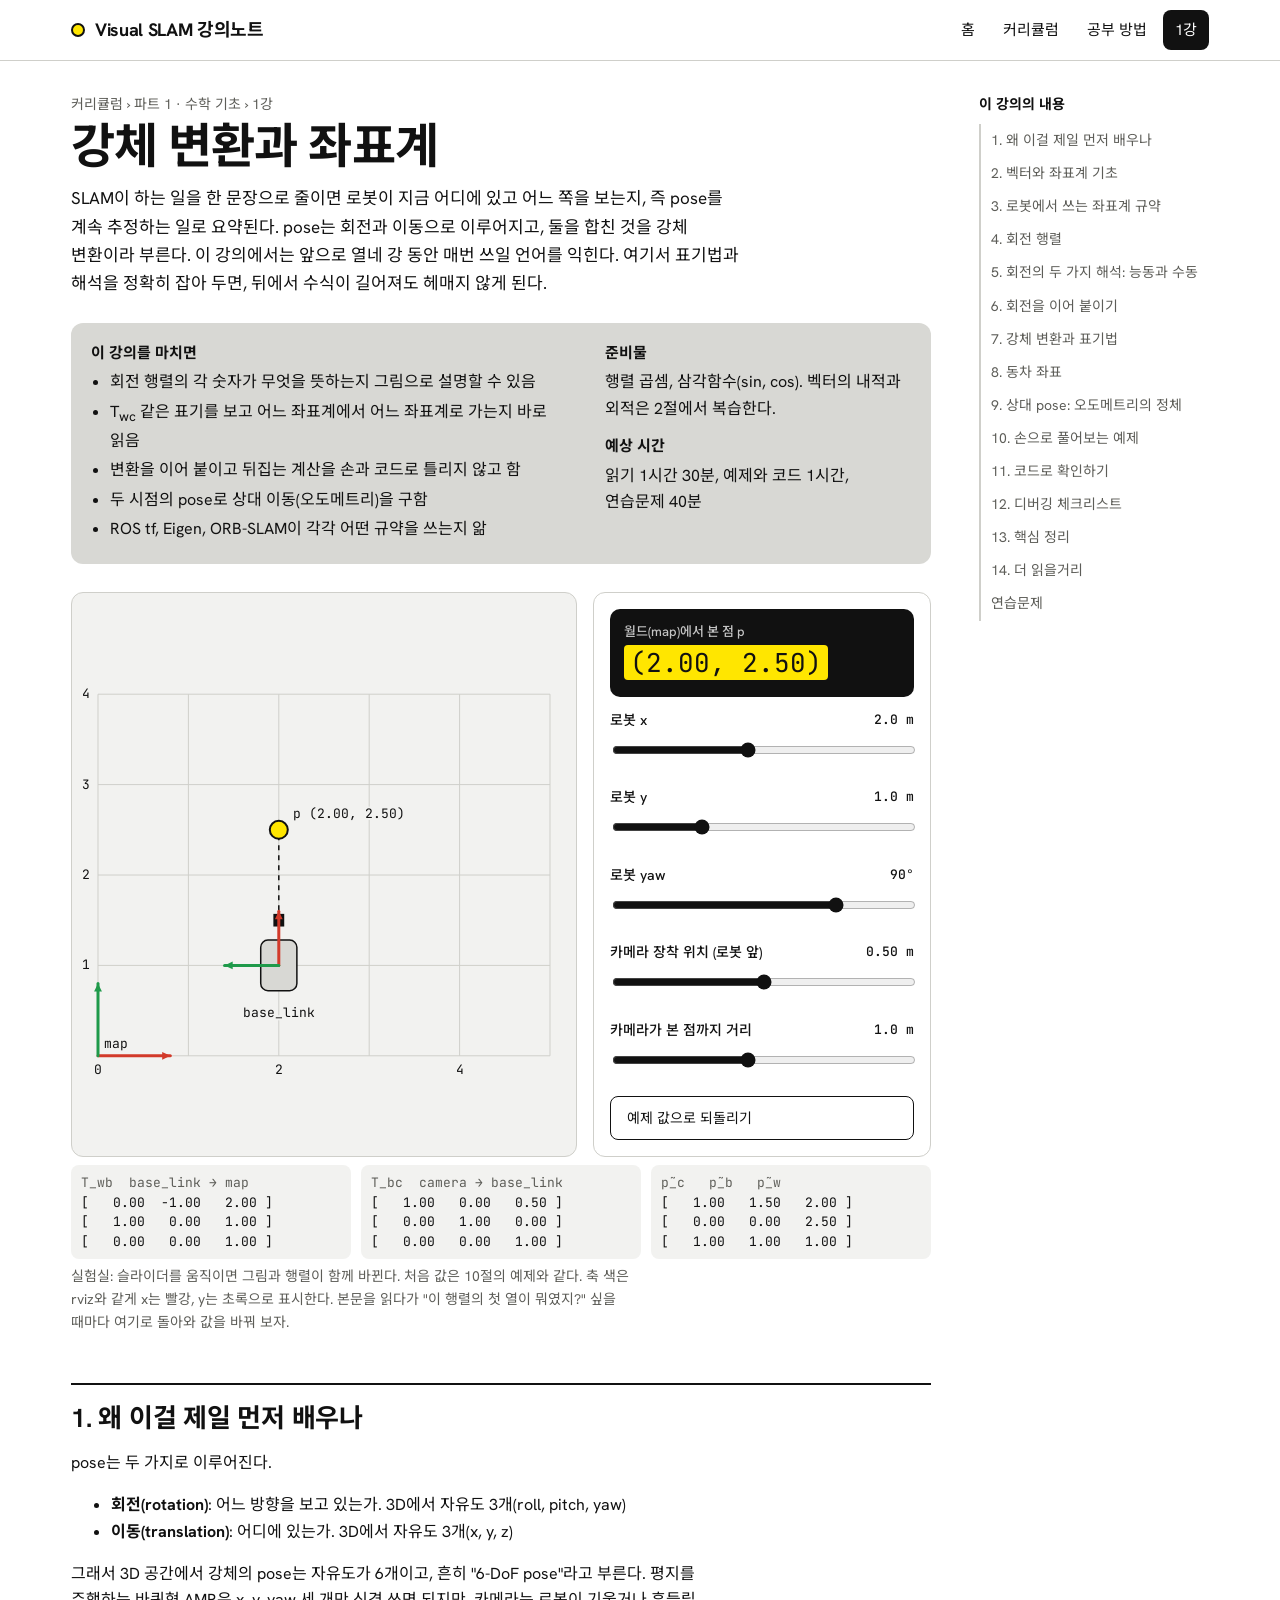
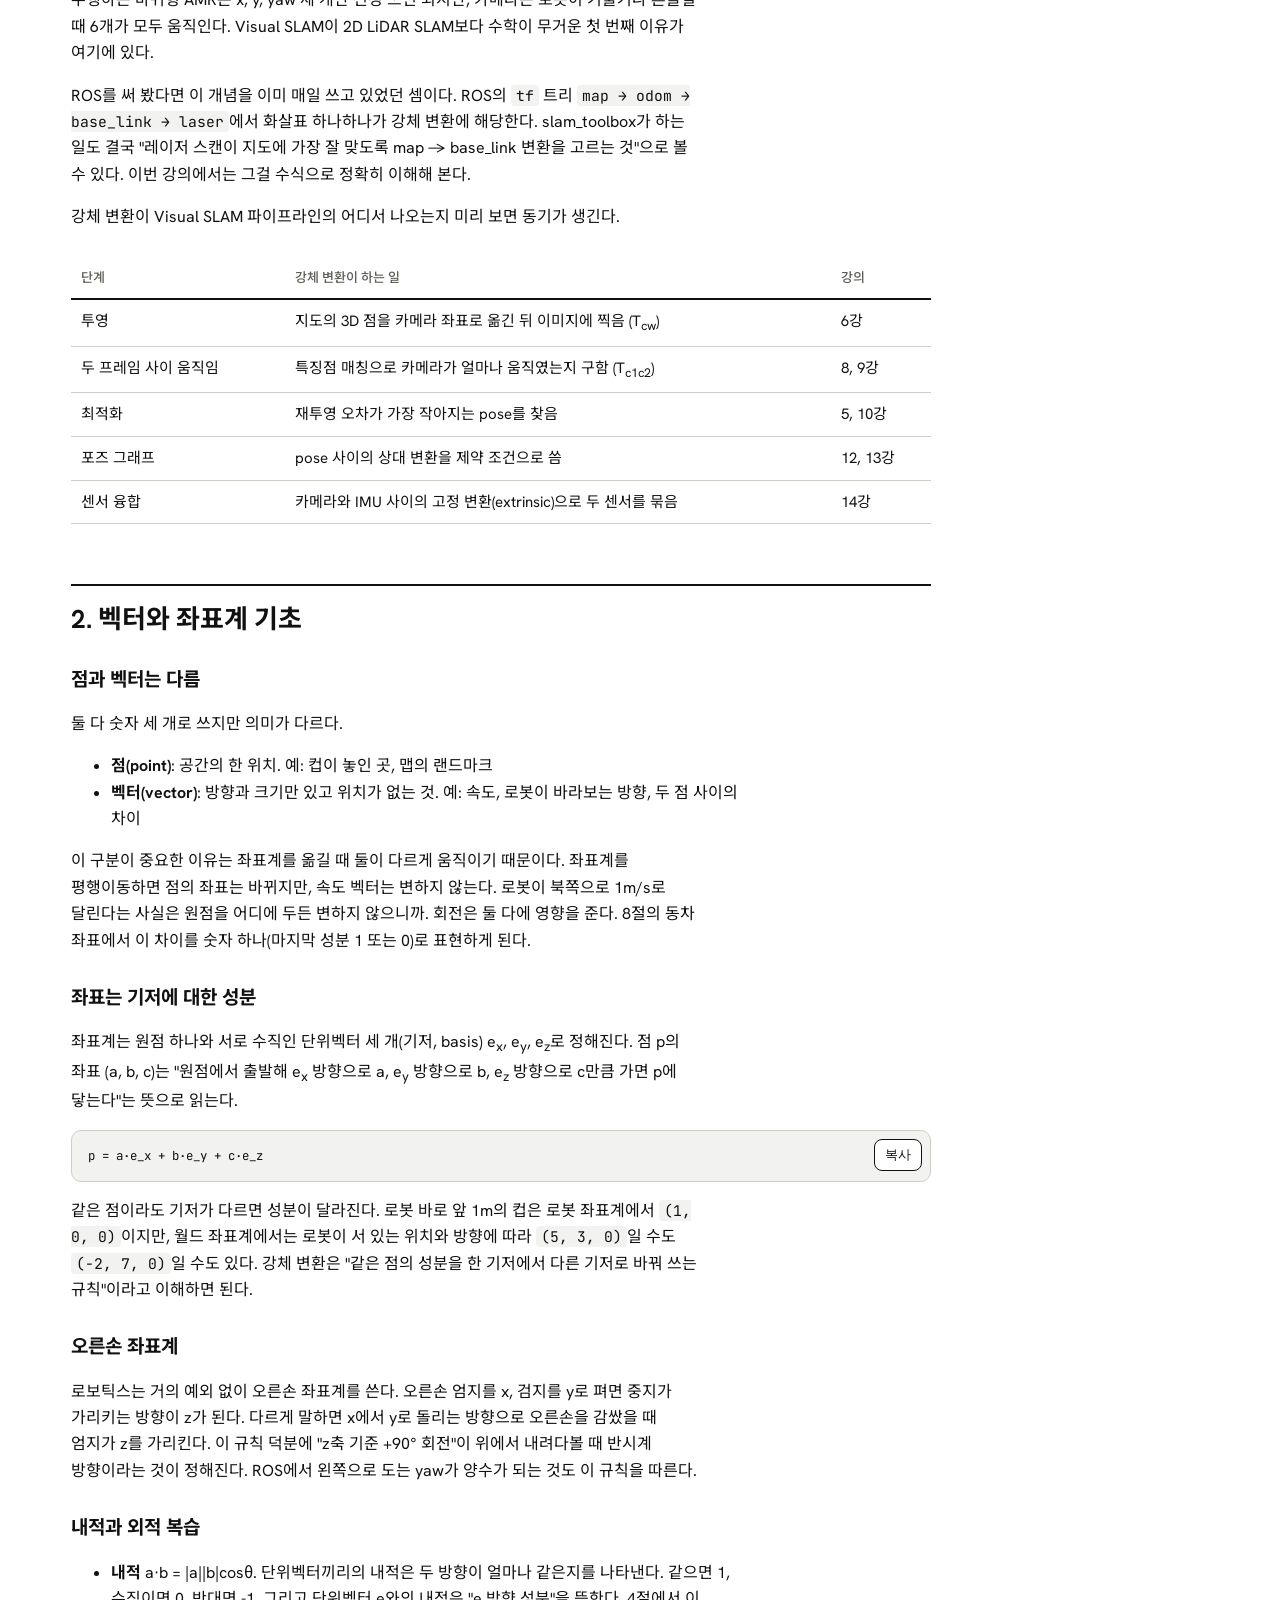
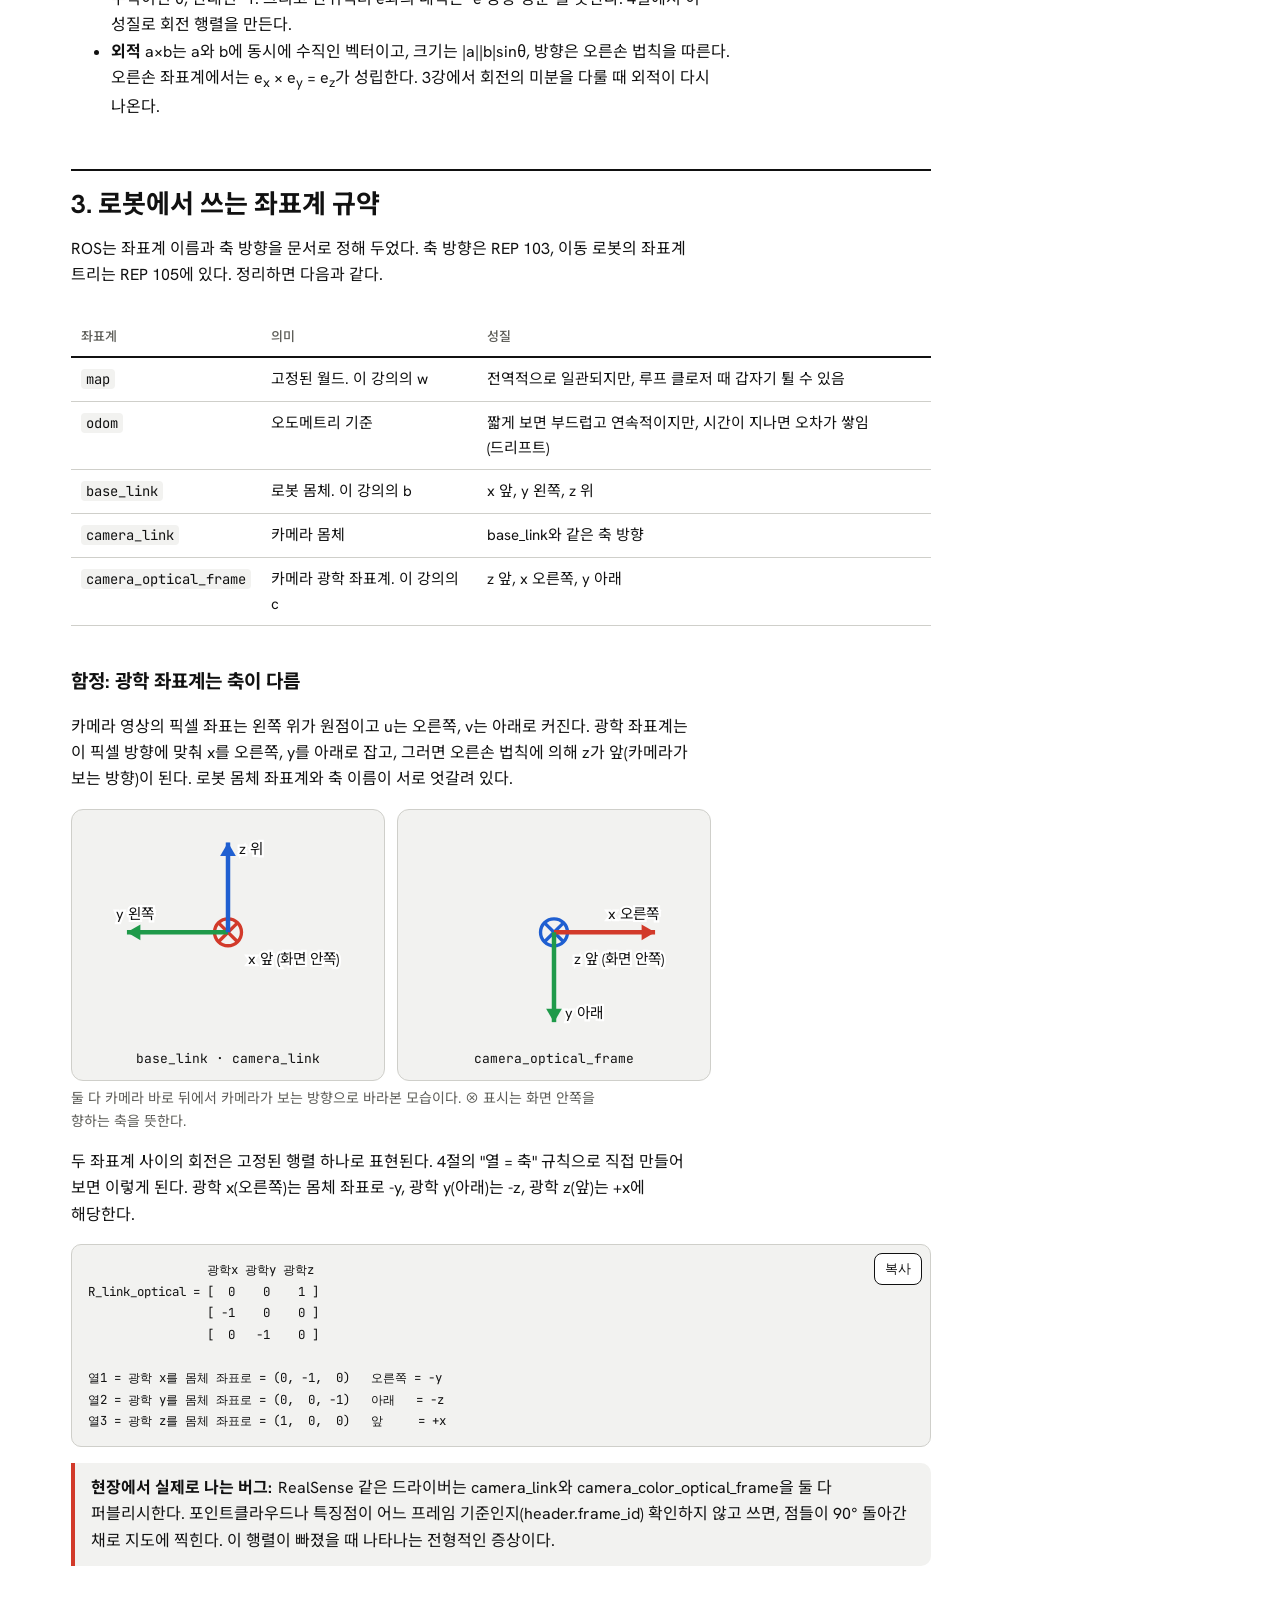
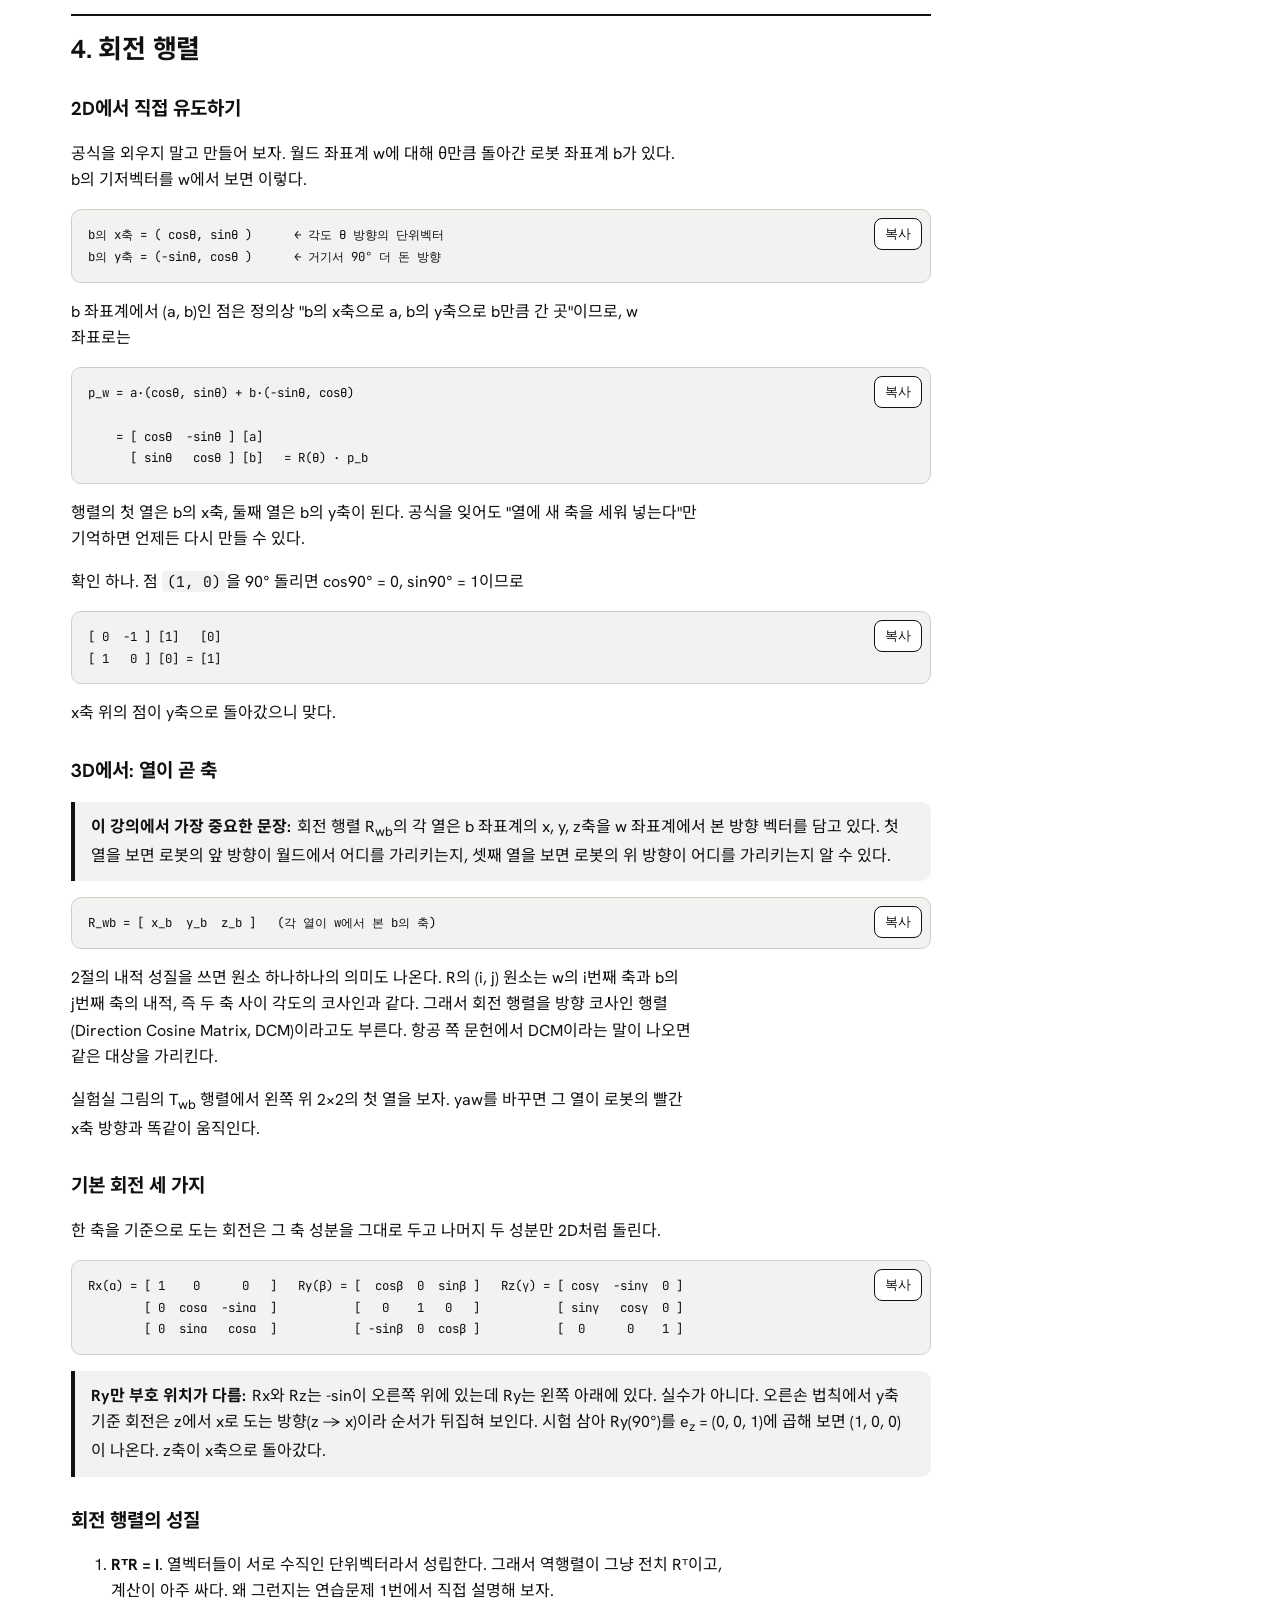
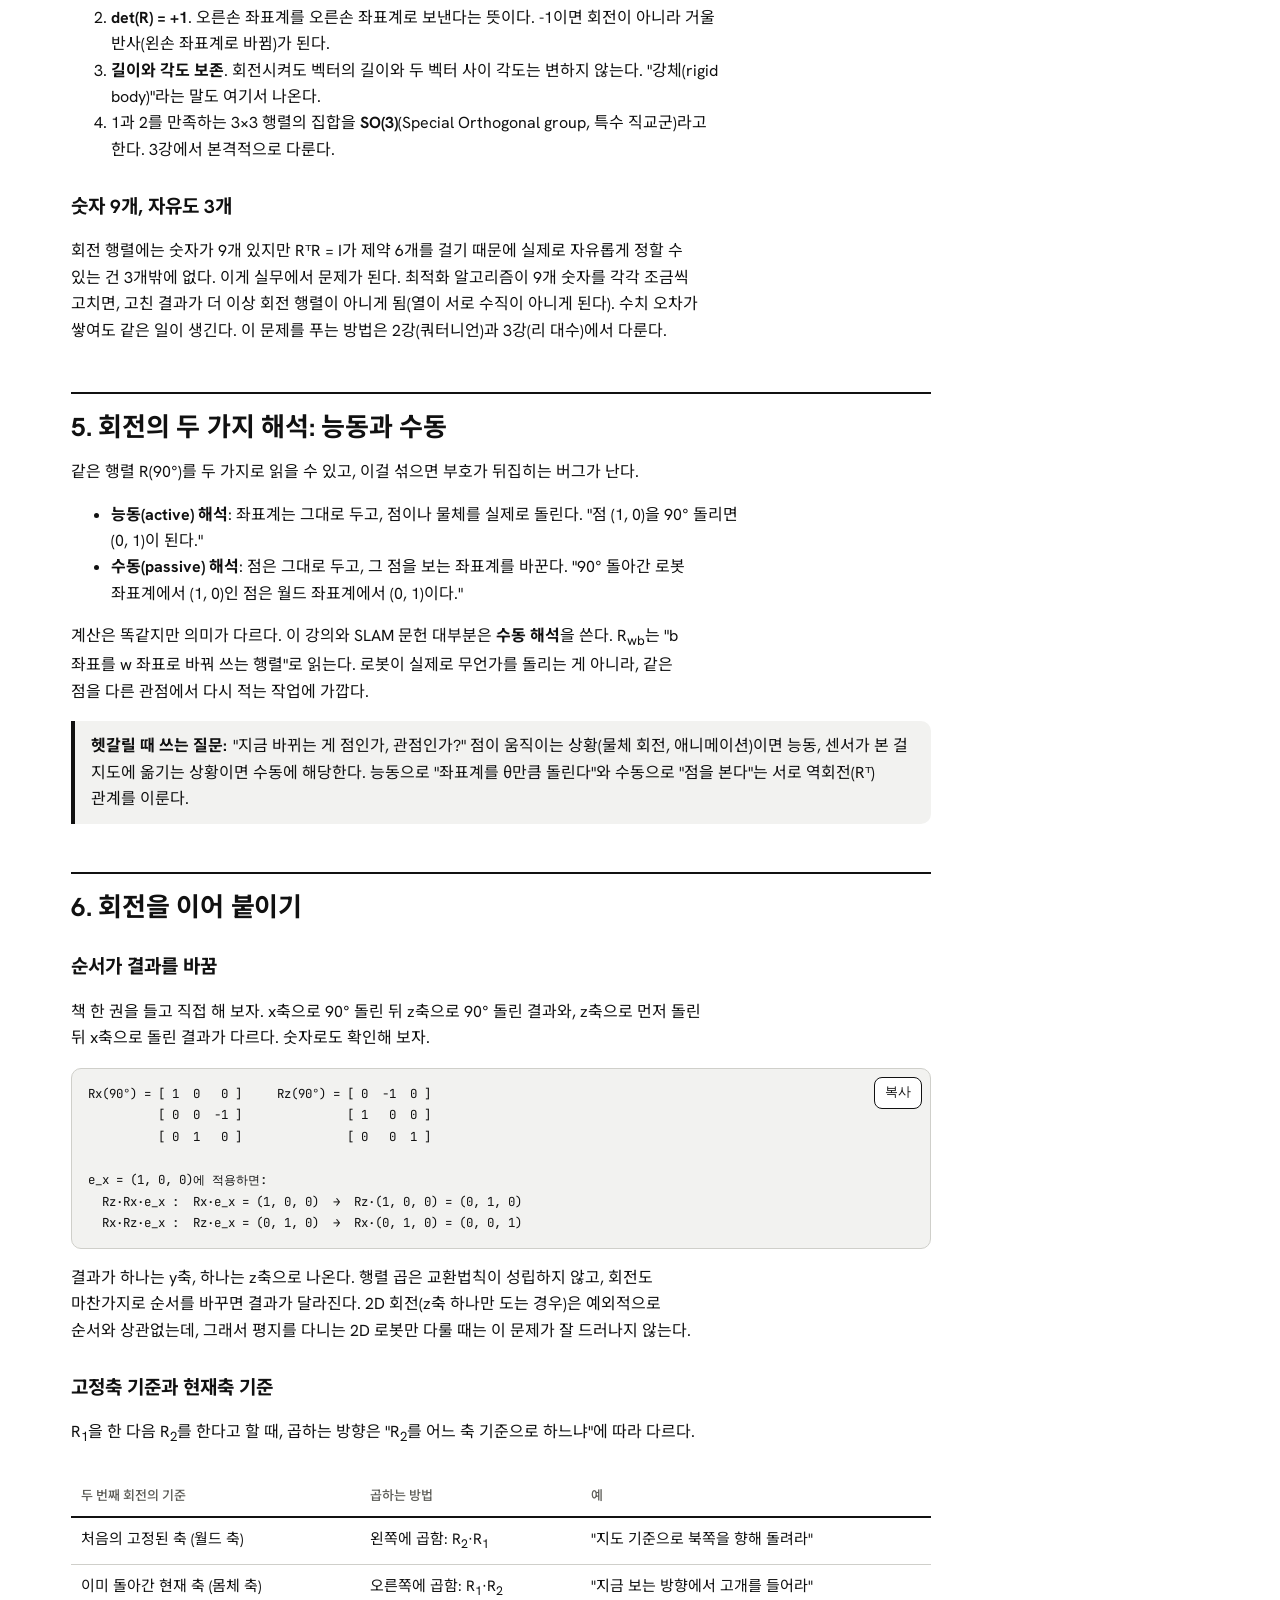
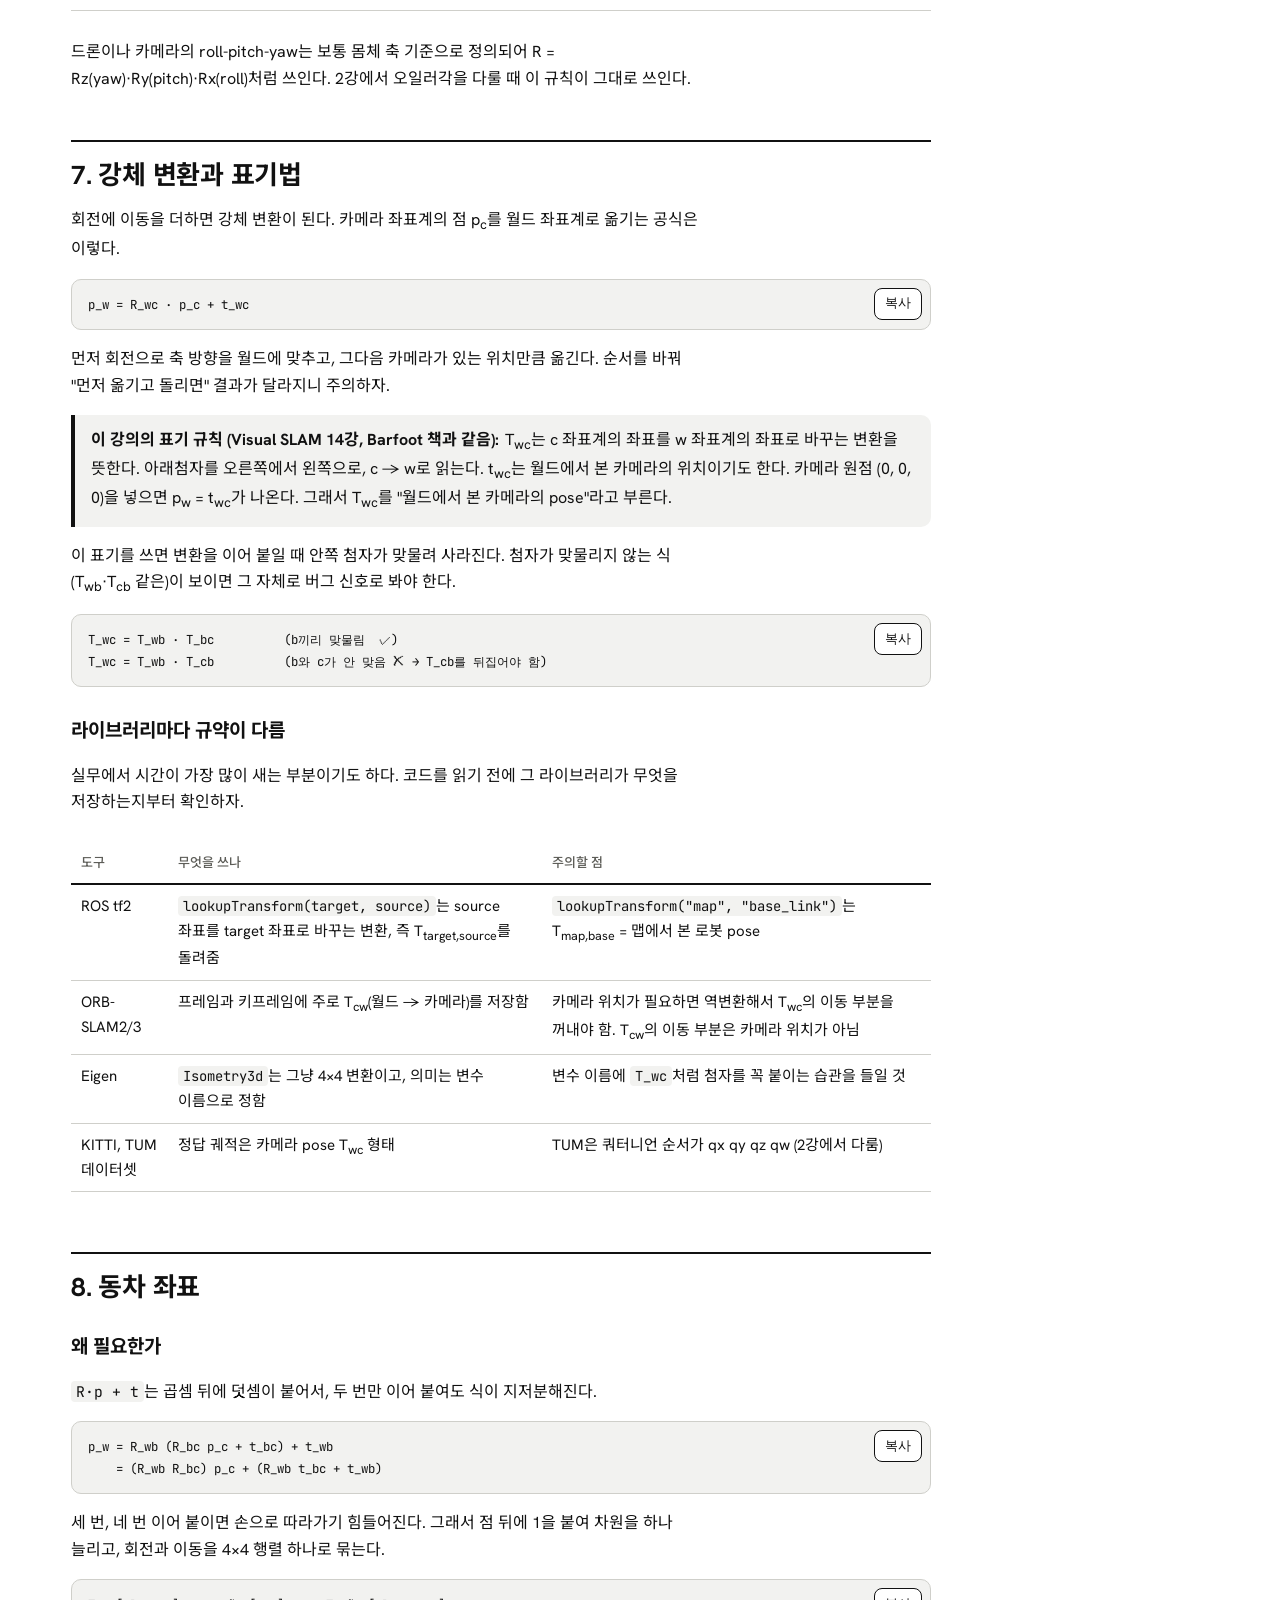
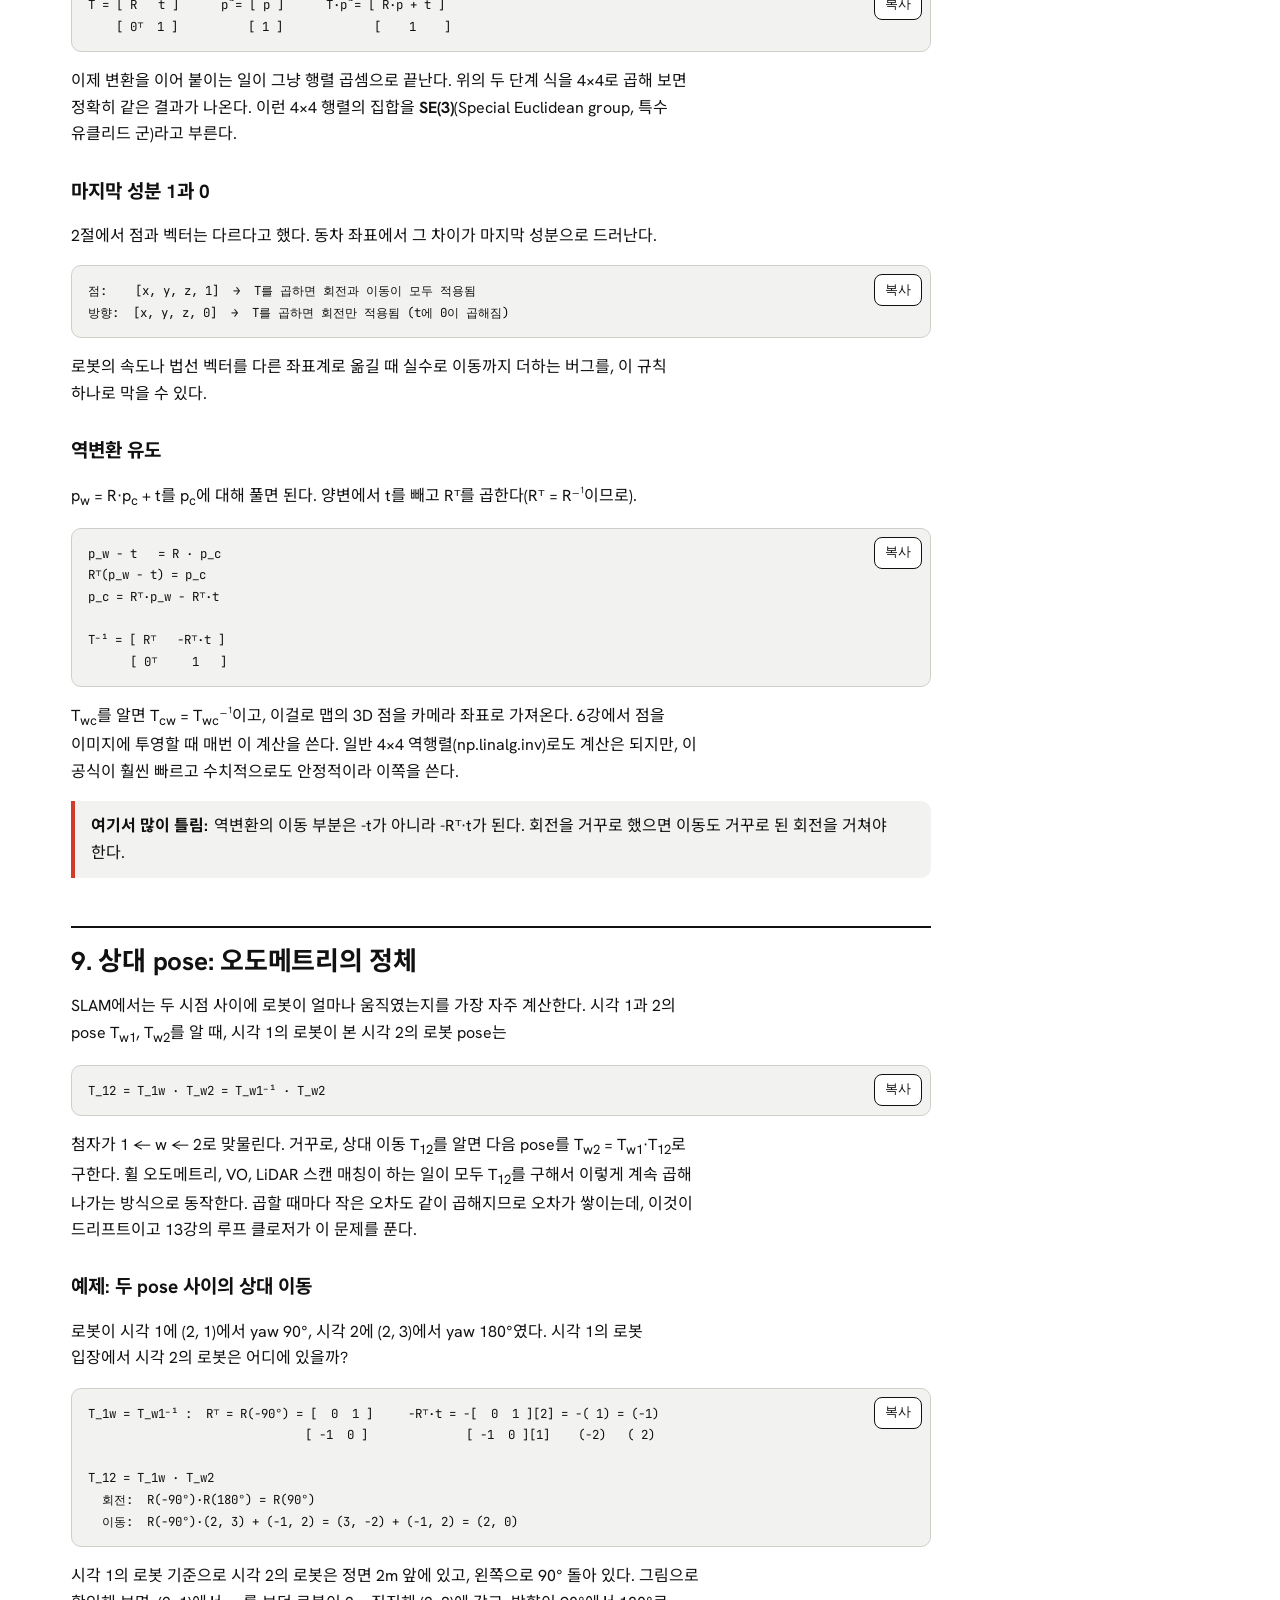
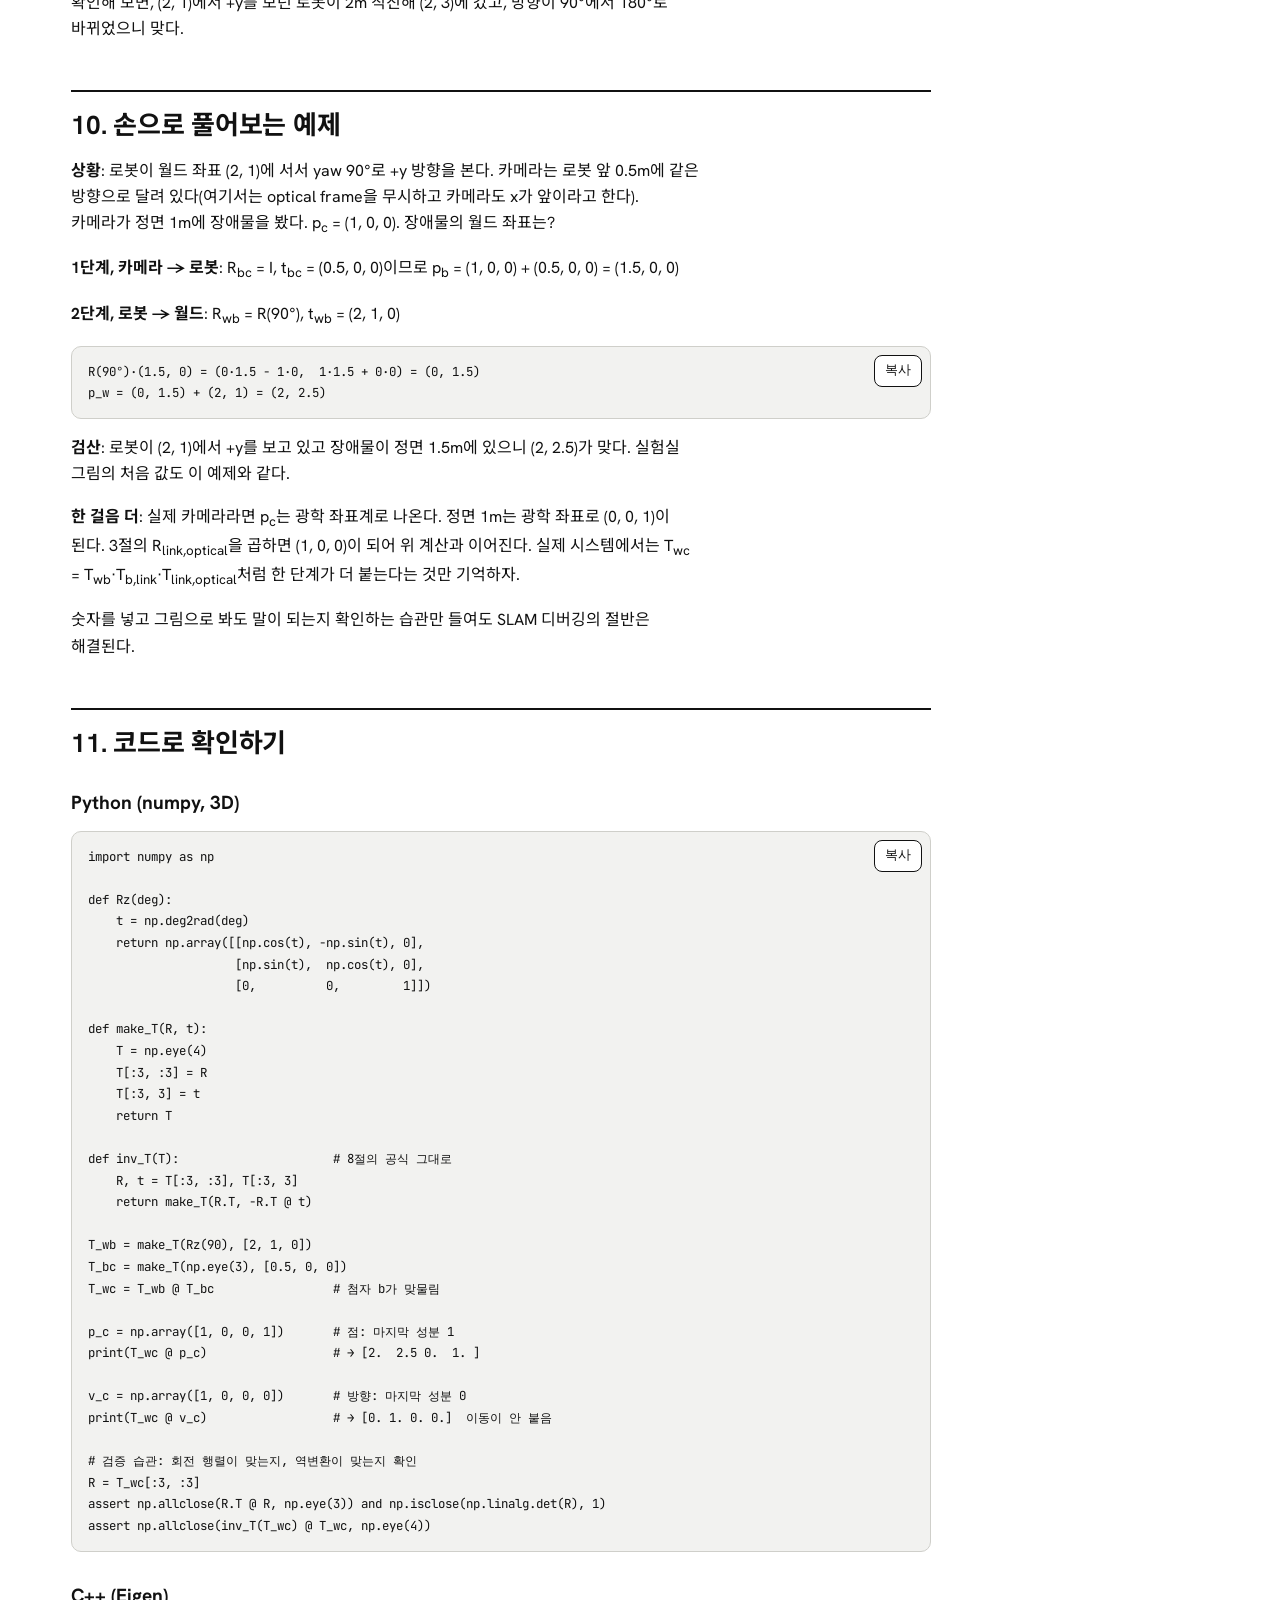
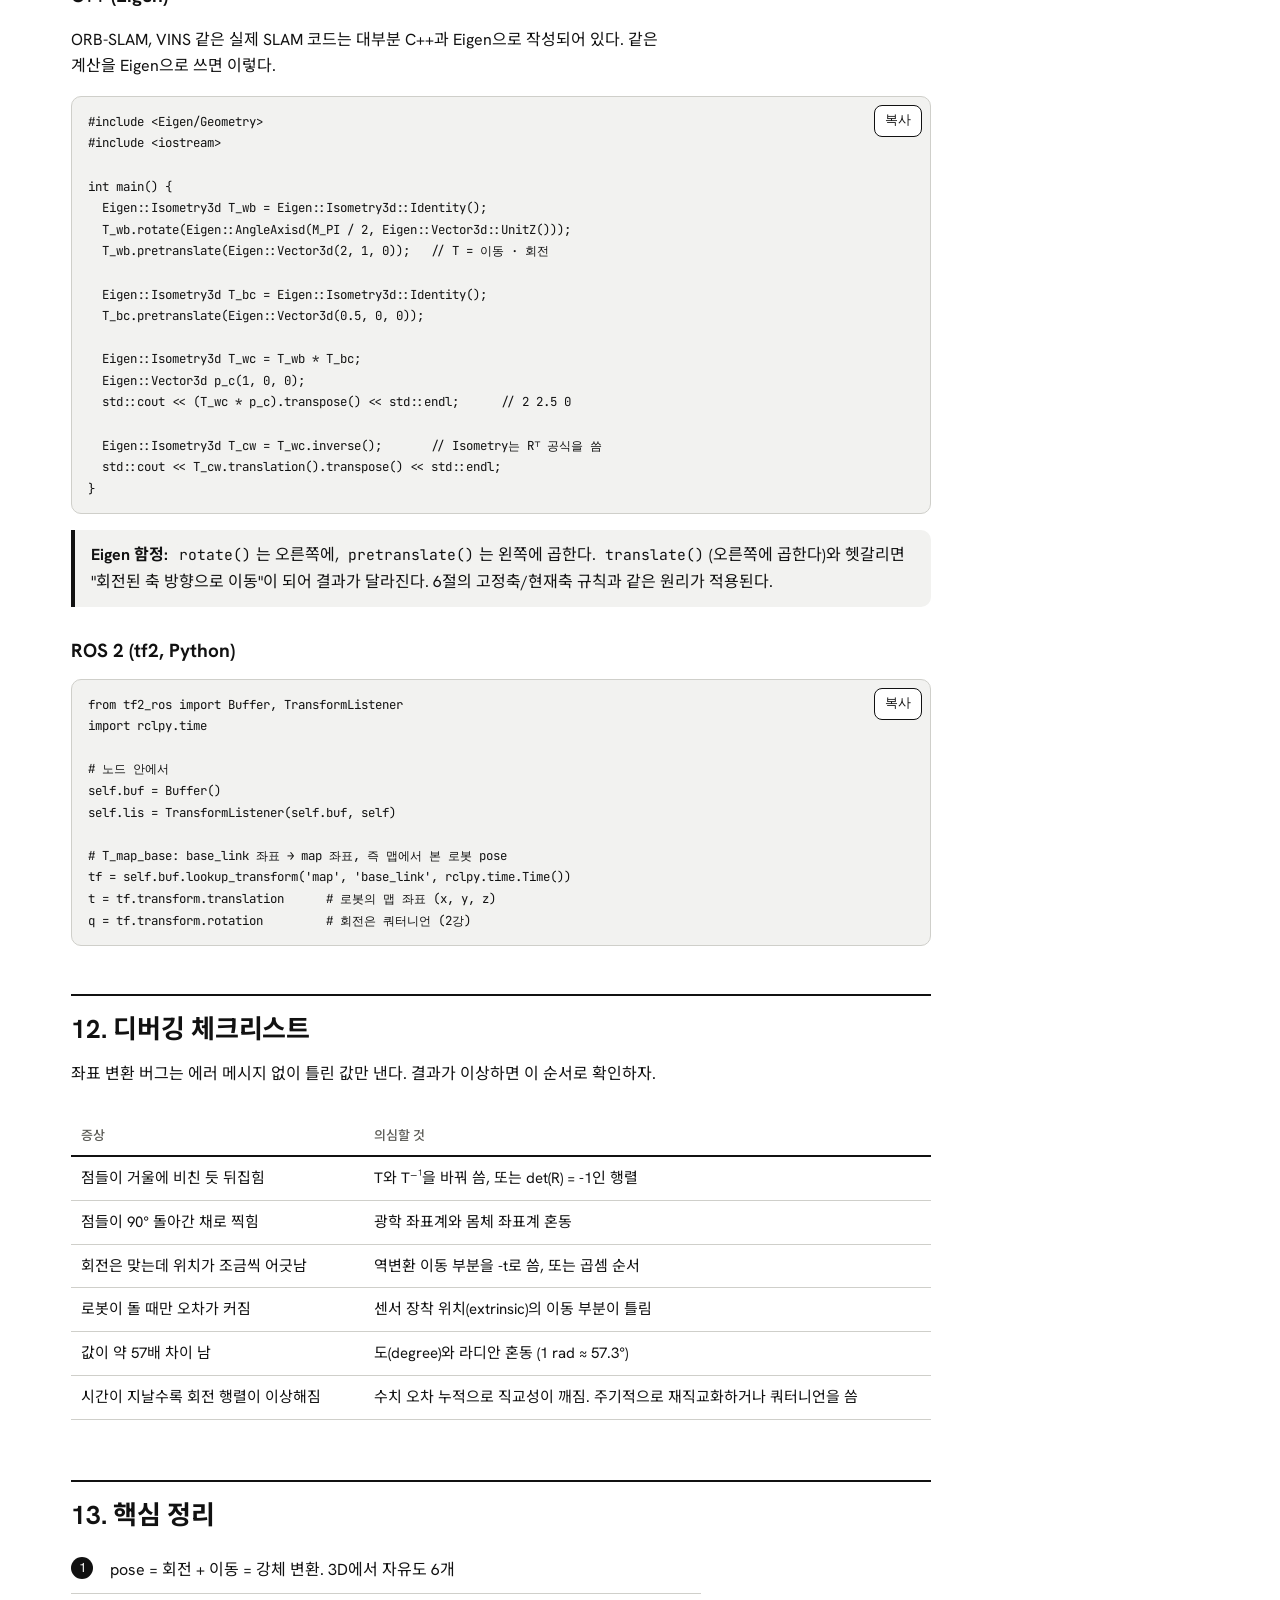
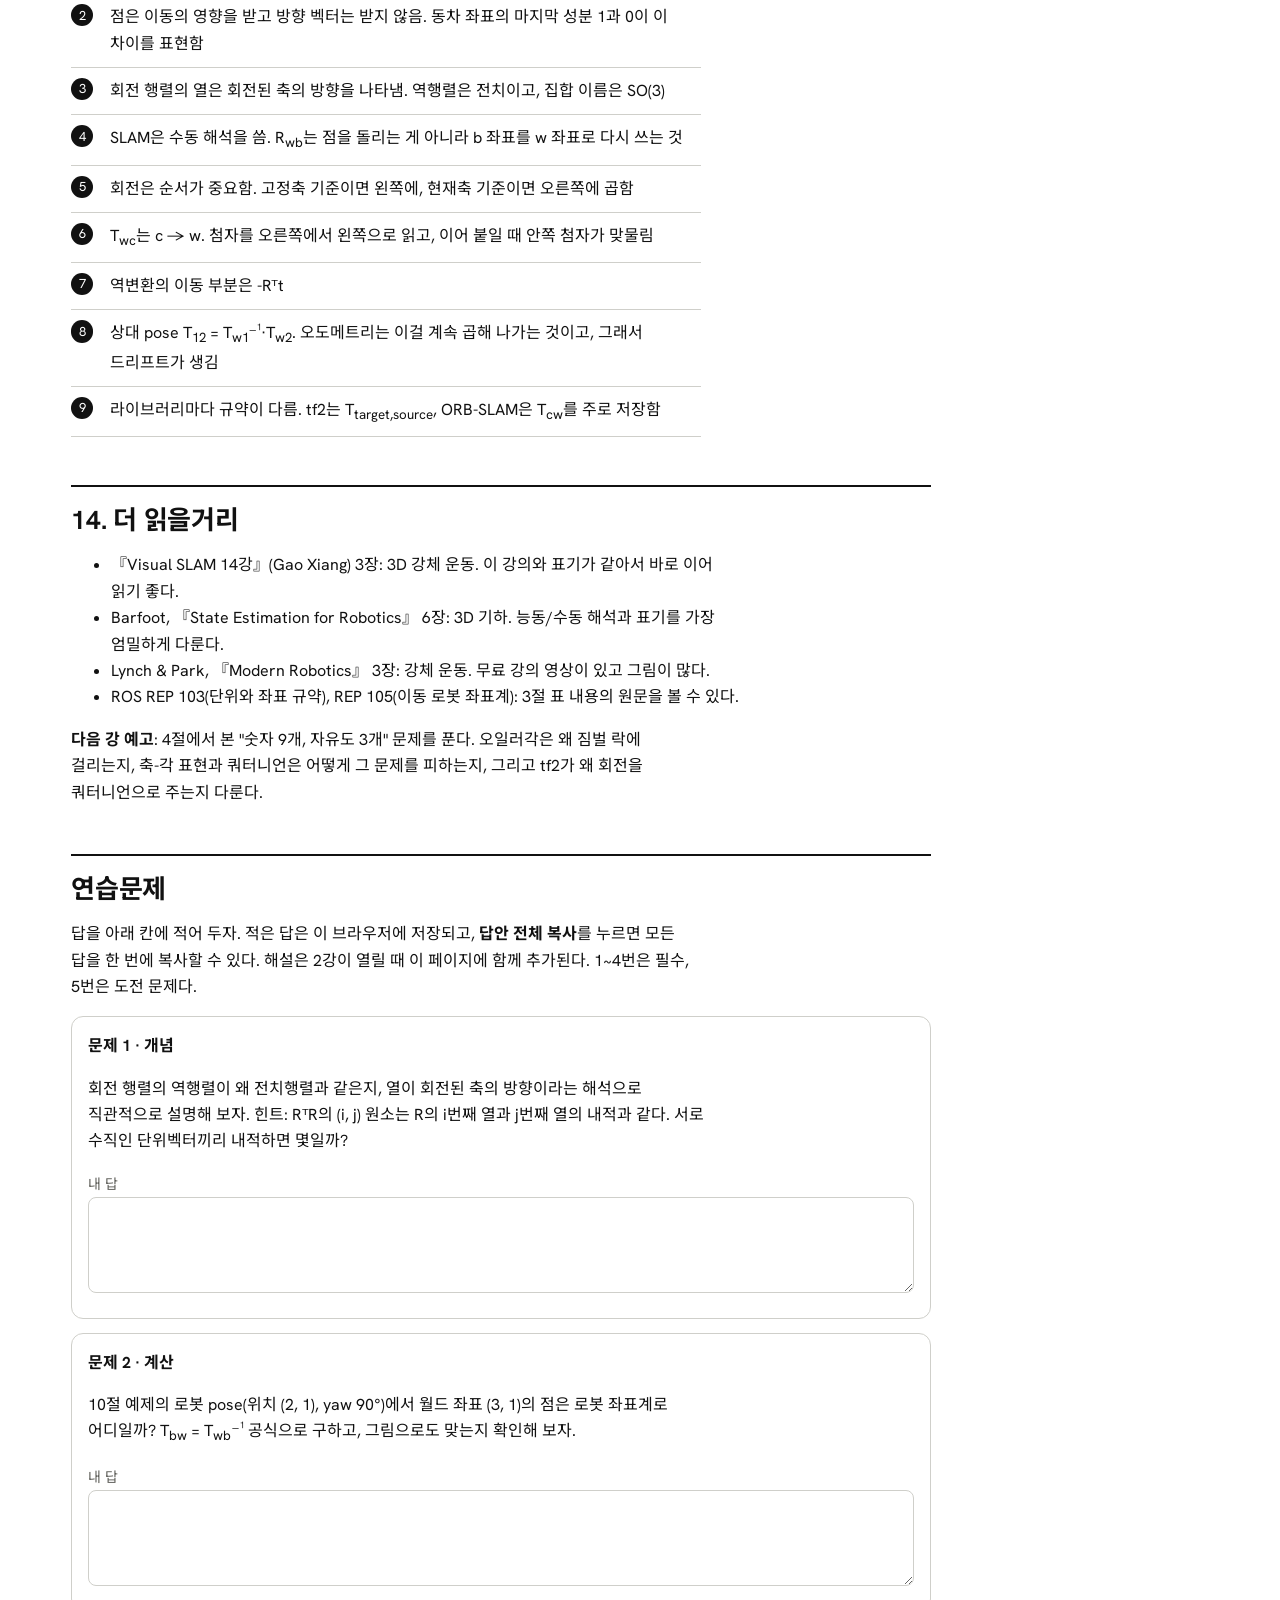
==== commit 0fe2b2bf: "문체 기준 변경: 본문은 한다체, 표·요약·학습 목표는 짧은 음슴체 Co-Authored-By: Claude Opus 5.5 <noreply@anthropic.com> Claude" ====
--- a/lessons/lesson-01.html
+++ b/lessons/lesson-01.html
@@ -19,7 +19,7 @@
 <article>
   <p class="crumb"><a href="../index.html#curriculum">커리큘럼</a> › 파트 1 · 수학 기초 › 1강</p>
   <h1>강체 변환과 좌표계</h1>
-  <p class="lede">SLAM이 하는 일을 한 문장으로 줄이면 로봇이 지금 어디에 있고 어느 쪽을 보는지, 즉 pose를 계속 추정하는 일로 요약됨. pose는 회전과 이동으로 이루어지고, 둘을 합친 것을 강체 변환이라 부름. 이 강의에서는 앞으로 열네 강 동안 매번 쓰일 언어를 익힘. 여기서 표기법과 해석을 정확히 잡아 두면, 뒤에서 수식이 길어져도 헤매지 않게 됨.</p>
+  <p class="lede">SLAM이 하는 일을 한 문장으로 줄이면 로봇이 지금 어디에 있고 어느 쪽을 보는지, 즉 pose를 계속 추정하는 일로 요약된다. pose는 회전과 이동으로 이루어지고, 둘을 합친 것을 강체 변환이라 부른다. 이 강의에서는 앞으로 열네 강 동안 매번 쓰일 언어를 익힌다. 여기서 표기법과 해석을 정확히 잡아 두면, 뒤에서 수식이 길어져도 헤매지 않게 된다.</p>
 
   <div class="goal">
     <div><b>이 강의를 마치면</b><ul>
@@ -29,7 +29,7 @@
       <li>두 시점의 pose로 상대 이동(오도메트리)을 구함</li>
       <li>ROS tf, Eigen, ORB-SLAM이 각각 어떤 규약을 쓰는지 앎</li>
     </ul></div>
-    <div><b>준비물</b><p>행렬 곱셈, 삼각함수(sin, cos). 벡터의 내적과 외적은 2절에서 복습함.</p><b>예상 시간</b><p>읽기 1시간 30분, 예제와 코드 1시간, 연습문제 40분</p></div>
+    <div><b>준비물</b><p>행렬 곱셈, 삼각함수(sin, cos). 벡터의 내적과 외적은 2절에서 복습한다.</p><b>예상 시간</b><p>읽기 1시간 30분, 예제와 코드 1시간, 연습문제 40분</p></div>
   </div>
 
   <div class="lab">
@@ -45,14 +45,14 @@
     </div>
   </div>
   <div class="mats" id="mats"></div>
-  <p class="cap">실험실: 슬라이더를 움직이면 그림과 행렬이 함께 바뀜. 처음 값은 10절의 예제와 같음. 축 색은 rviz와 같게 x는 빨강, y는 초록으로 표시함. 본문을 읽다가 "이 행렬의 첫 열이 뭐였지?" 싶을 때마다 여기로 돌아와 값을 바꿔 볼 것.</p>
+  <p class="cap">실험실: 슬라이더를 움직이면 그림과 행렬이 함께 바뀐다. 처음 값은 10절의 예제와 같다. 축 색은 rviz와 같게 x는 빨강, y는 초록으로 표시한다. 본문을 읽다가 "이 행렬의 첫 열이 뭐였지?" 싶을 때마다 여기로 돌아와 값을 바꿔 보자.</p>
 
   <h2>1. 왜 이걸 제일 먼저 배우나</h2>
-  <p>pose는 두 가지로 이루어짐.</p>
+  <p>pose는 두 가지로 이루어진다.</p>
   <ul><li><b>회전(rotation)</b>: 어느 방향을 보고 있는가. 3D에서 자유도 3개(roll, pitch, yaw)</li><li><b>이동(translation)</b>: 어디에 있는가. 3D에서 자유도 3개(x, y, z)</li></ul>
-  <p>그래서 3D 공간에서 강체의 pose는 자유도가 6개이고, 흔히 "6-DoF pose"라고 부름. 평지를 주행하는 바퀴형 AMR은 x, y, yaw 세 개만 신경 쓰면 되지만, 카메라는 로봇이 기울거나 흔들릴 때 6개가 모두 움직임. Visual SLAM이 2D LiDAR SLAM보다 수학이 무거운 첫 번째 이유가 여기에 있음.</p>
-  <p>ROS를 써 봤다면 이 개념을 이미 매일 쓰고 있었던 것과 같음. ROS의 <code>tf</code> 트리 <code>map → odom → base_link → laser</code>에서 화살표 하나하나가 강체 변환에 해당함. slam_toolbox가 하는 일도 결국 "레이저 스캔이 지도에 가장 잘 맞도록 map → base_link 변환을 고르는 것"으로 볼 수 있음. 이번 강의에서는 그걸 수식으로 정확히 이해해 봄.</p>
-  <p>강체 변환이 Visual SLAM 파이프라인의 어디서 나오는지 미리 보면 동기가 생김.</p>
+  <p>그래서 3D 공간에서 강체의 pose는 자유도가 6개이고, 흔히 "6-DoF pose"라고 부른다. 평지를 주행하는 바퀴형 AMR은 x, y, yaw 세 개만 신경 쓰면 되지만, 카메라는 로봇이 기울거나 흔들릴 때 6개가 모두 움직인다. Visual SLAM이 2D LiDAR SLAM보다 수학이 무거운 첫 번째 이유가 여기에 있다.</p>
+  <p>ROS를 써 봤다면 이 개념을 이미 매일 쓰고 있었던 셈이다. ROS의 <code>tf</code> 트리 <code>map → odom → base_link → laser</code>에서 화살표 하나하나가 강체 변환에 해당한다. slam_toolbox가 하는 일도 결국 "레이저 스캔이 지도에 가장 잘 맞도록 map → base_link 변환을 고르는 것"으로 볼 수 있다. 이번 강의에서는 그걸 수식으로 정확히 이해해 본다.</p>
+  <p>강체 변환이 Visual SLAM 파이프라인의 어디서 나오는지 미리 보면 동기가 생긴다.</p>
   <div class="scroll"><table>
     <thead><tr><th>단계</th><th>강체 변환이 하는 일</th><th>강의</th></tr></thead>
     <tbody>
@@ -66,26 +66,26 @@
 
   <h2>2. 벡터와 좌표계 기초</h2>
   <h3>점과 벡터는 다름</h3>
-  <p>둘 다 숫자 세 개로 쓰지만 의미가 다름.</p>
+  <p>둘 다 숫자 세 개로 쓰지만 의미가 다르다.</p>
   <ul>
     <li><b>점(point)</b>: 공간의 한 위치. 예: 컵이 놓인 곳, 맵의 랜드마크</li>
     <li><b>벡터(vector)</b>: 방향과 크기만 있고 위치가 없는 것. 예: 속도, 로봇이 바라보는 방향, 두 점 사이의 차이</li>
   </ul>
-  <p>이 구분이 중요한 이유: 좌표계를 옮길 때 둘이 다르게 움직임. 좌표계를 평행이동하면 점의 좌표는 바뀌지만, 속도 벡터는 변하지 않음. 로봇이 북쪽으로 1m/s로 달린다는 사실은 원점을 어디에 두든 변하지 않으니까. 회전은 둘 다에 영향을 줌. 8절의 동차 좌표에서 이 차이를 숫자 하나(마지막 성분 1 또는 0)로 표현하게 됨.</p>
+  <p>이 구분이 중요한 이유는 좌표계를 옮길 때 둘이 다르게 움직이기 때문이다. 좌표계를 평행이동하면 점의 좌표는 바뀌지만, 속도 벡터는 변하지 않는다. 로봇이 북쪽으로 1m/s로 달린다는 사실은 원점을 어디에 두든 변하지 않으니까. 회전은 둘 다에 영향을 준다. 8절의 동차 좌표에서 이 차이를 숫자 하나(마지막 성분 1 또는 0)로 표현하게 된다.</p>
   <h3>좌표는 기저에 대한 성분</h3>
-  <p>좌표계는 원점 하나와 서로 수직인 단위벡터 세 개(기저, basis) e<sub>x</sub>, e<sub>y</sub>, e<sub>z</sub>로 정해짐. 점 p의 좌표 (a, b, c)는 "원점에서 출발해 e<sub>x</sub> 방향으로 a, e<sub>y</sub> 방향으로 b, e<sub>z</sub> 방향으로 c만큼 가면 p에 닿는다"는 뜻으로 읽음.</p>
+  <p>좌표계는 원점 하나와 서로 수직인 단위벡터 세 개(기저, basis) e<sub>x</sub>, e<sub>y</sub>, e<sub>z</sub>로 정해진다. 점 p의 좌표 (a, b, c)는 "원점에서 출발해 e<sub>x</sub> 방향으로 a, e<sub>y</sub> 방향으로 b, e<sub>z</sub> 방향으로 c만큼 가면 p에 닿는다"는 뜻으로 읽는다.</p>
 <pre><code>p = a·e_x + b·e_y + c·e_z</code></pre>
-  <p>같은 점이라도 기저가 다르면 성분이 달라짐. 로봇 바로 앞 1m의 컵은 로봇 좌표계에서 <code>(1, 0, 0)</code>이지만, 월드 좌표계에서는 로봇이 서 있는 위치와 방향에 따라 <code>(5, 3, 0)</code>일 수도 <code>(-2, 7, 0)</code>일 수도 있음. 강체 변환은 "같은 점의 성분을 한 기저에서 다른 기저로 바꿔 쓰는 규칙"이라고 이해하면 됨.</p>
+  <p>같은 점이라도 기저가 다르면 성분이 달라진다. 로봇 바로 앞 1m의 컵은 로봇 좌표계에서 <code>(1, 0, 0)</code>이지만, 월드 좌표계에서는 로봇이 서 있는 위치와 방향에 따라 <code>(5, 3, 0)</code>일 수도 <code>(-2, 7, 0)</code>일 수도 있다. 강체 변환은 "같은 점의 성분을 한 기저에서 다른 기저로 바꿔 쓰는 규칙"이라고 이해하면 된다.</p>
   <h3>오른손 좌표계</h3>
-  <p>로보틱스는 거의 예외 없이 오른손 좌표계를 씀. 오른손 엄지를 x, 검지를 y로 펴면 중지가 가리키는 방향이 z가 됨. 다르게 말하면 x에서 y로 돌리는 방향으로 오른손을 감쌌을 때 엄지가 z를 가리킴. 이 규칙 덕분에 "z축 기준 +90° 회전"이 위에서 내려다볼 때 반시계 방향이라는 것이 정해짐. ROS에서 왼쪽으로 도는 yaw가 양수가 되는 것도 이 규칙을 따름.</p>
+  <p>로보틱스는 거의 예외 없이 오른손 좌표계를 쓴다. 오른손 엄지를 x, 검지를 y로 펴면 중지가 가리키는 방향이 z가 된다. 다르게 말하면 x에서 y로 돌리는 방향으로 오른손을 감쌌을 때 엄지가 z를 가리킨다. 이 규칙 덕분에 "z축 기준 +90° 회전"이 위에서 내려다볼 때 반시계 방향이라는 것이 정해진다. ROS에서 왼쪽으로 도는 yaw가 양수가 되는 것도 이 규칙을 따른다.</p>
   <h3>내적과 외적 복습</h3>
   <ul>
-    <li><b>내적</b> a·b = |a||b|cosθ. 단위벡터끼리의 내적은 두 방향이 얼마나 같은지를 나타냄. 같으면 1, 수직이면 0, 반대면 -1. 그리고 단위벡터 e와의 내적은 "e 방향 성분"을 뜻함. 4절에서 이 성질로 회전 행렬을 만듦.</li>
-    <li><b>외적</b> a×b는 a와 b에 동시에 수직인 벡터이고, 크기는 |a||b|sinθ, 방향은 오른손 법칙을 따름. 오른손 좌표계에서는 e<sub>x</sub> × e<sub>y</sub> = e<sub>z</sub>가 성립함. 3강에서 회전의 미분을 다룰 때 외적이 다시 나옴.</li>
+    <li><b>내적</b> a·b = |a||b|cosθ. 단위벡터끼리의 내적은 두 방향이 얼마나 같은지를 나타낸다. 같으면 1, 수직이면 0, 반대면 -1. 그리고 단위벡터 e와의 내적은 "e 방향 성분"을 뜻한다. 4절에서 이 성질로 회전 행렬을 만든다.</li>
+    <li><b>외적</b> a×b는 a와 b에 동시에 수직인 벡터이고, 크기는 |a||b|sinθ, 방향은 오른손 법칙을 따른다. 오른손 좌표계에서는 e<sub>x</sub> × e<sub>y</sub> = e<sub>z</sub>가 성립한다. 3강에서 회전의 미분을 다룰 때 외적이 다시 나온다.</li>
   </ul>
 
   <h2>3. 로봇에서 쓰는 좌표계 규약</h2>
-  <p>ROS는 좌표계 이름과 축 방향을 문서로 정해 두었음. 축 방향은 REP 103, 이동 로봇의 좌표계 트리는 REP 105에 있음. 정리하면 다음과 같음.</p>
+  <p>ROS는 좌표계 이름과 축 방향을 문서로 정해 두었다. 축 방향은 REP 103, 이동 로봇의 좌표계 트리는 REP 105에 있다. 정리하면 다음과 같다.</p>
   <div class="scroll"><table>
     <thead><tr><th>좌표계</th><th>의미</th><th>성질</th></tr></thead>
     <tbody>
@@ -97,7 +97,7 @@
     </tbody>
   </table></div>
   <h3>함정: 광학 좌표계는 축이 다름</h3>
-  <p>카메라 영상의 픽셀 좌표는 왼쪽 위가 원점이고 u는 오른쪽, v는 아래로 커짐. 광학 좌표계는 이 픽셀 방향에 맞춰 x를 오른쪽, y를 아래로 잡고, 그러면 오른손 법칙에 의해 z가 앞(카메라가 보는 방향)이 됨. 로봇 몸체 좌표계와 축 이름이 서로 엇갈려 있음.</p>
+  <p>카메라 영상의 픽셀 좌표는 왼쪽 위가 원점이고 u는 오른쪽, v는 아래로 커진다. 광학 좌표계는 이 픽셀 방향에 맞춰 x를 오른쪽, y를 아래로 잡고, 그러면 오른손 법칙에 의해 z가 앞(카메라가 보는 방향)이 된다. 로봇 몸체 좌표계와 축 이름이 서로 엇갈려 있다.</p>
   <div class="duo" role="img" aria-label="카메라 뒤에서 본 base_link 좌표계와 optical frame 좌표계 비교">
     <figure><svg viewBox="0 0 260 200" aria-hidden="true">
       <circle cx="130" cy="100" r="12" fill="none" stroke="var(--xr)" stroke-width="3"/><path d="M122 92 L138 108 M138 92 L122 108" stroke="var(--xr)" stroke-width="3"/>
@@ -112,8 +112,8 @@
       <text x="178" y="88">x 오른쪽</text><text x="140" y="176">y 아래</text><text x="148" y="128">z 앞 (화면 안쪽)</text>
     </svg><figcaption>camera_optical_frame</figcaption></figure>
   </div>
-  <p class="cap">둘 다 카메라 바로 뒤에서 카메라가 보는 방향으로 바라본 모습. ⊗ 표시는 화면 안쪽을 향하는 축을 뜻함.</p>
-  <p>두 좌표계 사이의 회전은 고정된 행렬 하나로 표현됨. 4절의 "열 = 축" 규칙으로 직접 만들어 보면 이렇게 됨. 광학 x(오른쪽)는 몸체 좌표로 -y, 광학 y(아래)는 -z, 광학 z(앞)는 +x에 해당함.</p>
+  <p class="cap">둘 다 카메라 바로 뒤에서 카메라가 보는 방향으로 바라본 모습이다. ⊗ 표시는 화면 안쪽을 향하는 축을 뜻한다.</p>
+  <p>두 좌표계 사이의 회전은 고정된 행렬 하나로 표현된다. 4절의 "열 = 축" 규칙으로 직접 만들어 보면 이렇게 된다. 광학 x(오른쪽)는 몸체 좌표로 -y, 광학 y(아래)는 -z, 광학 z(앞)는 +x에 해당한다.</p>
 <pre><code>                 광학x 광학y 광학z
 R_link_optical = [  0    0    1 ]
                  [ -1    0    0 ]
@@ -122,11 +122,11 @@
 열1 = 광학 x를 몸체 좌표로 = (0, -1,  0)   오른쪽 = -y
 열2 = 광학 y를 몸체 좌표로 = (0,  0, -1)   아래   = -z
 열3 = 광학 z를 몸체 좌표로 = (1,  0,  0)   앞     = +x</code></pre>
-  <div class="note warn"><b>현장에서 실제로 나는 버그:</b> RealSense 같은 드라이버는 camera_link와 camera_color_optical_frame을 둘 다 퍼블리시함. 포인트클라우드나 특징점이 어느 프레임 기준인지(header.frame_id) 확인하지 않고 쓰면, 점들이 90° 돌아간 채로 지도에 찍힘. 이 행렬이 빠졌을 때 나타나는 전형적인 증상.</div>
+  <div class="note warn"><b>현장에서 실제로 나는 버그:</b> RealSense 같은 드라이버는 camera_link와 camera_color_optical_frame을 둘 다 퍼블리시한다. 포인트클라우드나 특징점이 어느 프레임 기준인지(header.frame_id) 확인하지 않고 쓰면, 점들이 90° 돌아간 채로 지도에 찍힌다. 이 행렬이 빠졌을 때 나타나는 전형적인 증상이다.</div>
 
   <h2>4. 회전 행렬</h2>
   <h3>2D에서 직접 유도하기</h3>
-  <p>공식을 외우지 말고 만들어 볼 것. 월드 좌표계 w에 대해 θ만큼 돌아간 로봇 좌표계 b가 있음. b의 기저벡터를 w에서 보면 이러함.</p>
+  <p>공식을 외우지 말고 만들어 보자. 월드 좌표계 w에 대해 θ만큼 돌아간 로봇 좌표계 b가 있다. b의 기저벡터를 w에서 보면 이렇다.</p>
 <pre><code>b의 x축 = ( cosθ, sinθ )      ← 각도 θ 방향의 단위벡터
 b의 y축 = (-sinθ, cosθ )      ← 거기서 90° 더 돈 방향</code></pre>
   <p>b 좌표계에서 (a, b)인 점은 정의상 "b의 x축으로 a, b의 y축으로 b만큼 간 곳"이므로, w 좌표로는</p>
@@ -134,44 +134,44 @@
 
     = [ cosθ  -sinθ ] [a]
       [ sinθ   cosθ ] [b]   = R(θ) · p_b</code></pre>
-  <p>행렬의 첫 열은 b의 x축, 둘째 열은 b의 y축이 됨. 공식을 잊어도 "열에 새 축을 세워 넣는다"만 기억하면 언제든 다시 만들 수 있음.</p>
+  <p>행렬의 첫 열은 b의 x축, 둘째 열은 b의 y축이 된다. 공식을 잊어도 "열에 새 축을 세워 넣는다"만 기억하면 언제든 다시 만들 수 있다.</p>
   <p>확인 하나. 점 <code>(1, 0)</code>을 90° 돌리면 cos90° = 0, sin90° = 1이므로</p>
 <pre><code>[ 0  -1 ] [1]   [0]
 [ 1   0 ] [0] = [1]</code></pre>
-  <p>x축 위의 점이 y축으로 돌아갔으니 맞음.</p>
+  <p>x축 위의 점이 y축으로 돌아갔으니 맞다.</p>
   <h3>3D에서: 열이 곧 축</h3>
-  <div class="note"><b>이 강의에서 가장 중요한 문장:</b> 회전 행렬 R<sub>wb</sub>의 각 열은 b 좌표계의 x, y, z축을 w 좌표계에서 본 방향 벡터를 담고 있음. 첫 열을 보면 로봇의 앞 방향이 월드에서 어디를 가리키는지, 셋째 열을 보면 로봇의 위 방향이 어디를 가리키는지 알 수 있음.</div>
+  <div class="note"><b>이 강의에서 가장 중요한 문장:</b> 회전 행렬 R<sub>wb</sub>의 각 열은 b 좌표계의 x, y, z축을 w 좌표계에서 본 방향 벡터를 담고 있다. 첫 열을 보면 로봇의 앞 방향이 월드에서 어디를 가리키는지, 셋째 열을 보면 로봇의 위 방향이 어디를 가리키는지 알 수 있다.</div>
 <pre><code>R_wb = [ x_b  y_b  z_b ]   (각 열이 w에서 본 b의 축)</code></pre>
-  <p>2절의 내적 성질을 쓰면 원소 하나하나의 의미도 나옴. R의 (i, j) 원소는 w의 i번째 축과 b의 j번째 축의 내적, 즉 두 축 사이 각도의 코사인과 같음. 그래서 회전 행렬을 방향 코사인 행렬(Direction Cosine Matrix, DCM)이라고도 부름. 항공 쪽 문헌에서 DCM이라는 말이 나오면 같은 대상을 가리킴.</p>
-  <p>실험실 그림의 T<sub>wb</sub> 행렬에서 왼쪽 위 2×2의 첫 열을 볼 것. yaw를 바꾸면 그 열이 로봇의 빨간 x축 방향과 똑같이 움직임.</p>
+  <p>2절의 내적 성질을 쓰면 원소 하나하나의 의미도 나온다. R의 (i, j) 원소는 w의 i번째 축과 b의 j번째 축의 내적, 즉 두 축 사이 각도의 코사인과 같다. 그래서 회전 행렬을 방향 코사인 행렬(Direction Cosine Matrix, DCM)이라고도 부른다. 항공 쪽 문헌에서 DCM이라는 말이 나오면 같은 대상을 가리킨다.</p>
+  <p>실험실 그림의 T<sub>wb</sub> 행렬에서 왼쪽 위 2×2의 첫 열을 보자. yaw를 바꾸면 그 열이 로봇의 빨간 x축 방향과 똑같이 움직인다.</p>
   <h3>기본 회전 세 가지</h3>
-  <p>한 축을 기준으로 도는 회전은 그 축 성분을 그대로 두고 나머지 두 성분만 2D처럼 돌림.</p>
+  <p>한 축을 기준으로 도는 회전은 그 축 성분을 그대로 두고 나머지 두 성분만 2D처럼 돌린다.</p>
 <pre><code>Rx(α) = [ 1    0      0   ]   Ry(β) = [  cosβ  0  sinβ ]   Rz(γ) = [ cosγ  -sinγ  0 ]
         [ 0  cosα  -sinα  ]           [   0    1   0   ]           [ sinγ   cosγ  0 ]
         [ 0  sinα   cosα  ]           [ -sinβ  0  cosβ ]           [  0      0    1 ]</code></pre>
-  <div class="note"><b>Ry만 부호 위치가 다름:</b> Rx와 Rz는 -sin이 오른쪽 위에 있는데 Ry는 왼쪽 아래에 있음. 실수가 아님. 오른손 법칙에서 y축 기준 회전은 z에서 x로 도는 방향(z → x)이라 순서가 뒤집혀 보임. 시험 삼아 Ry(90°)를 e<sub>z</sub> = (0, 0, 1)에 곱해 보면 (1, 0, 0)이 나옴. z축이 x축으로 돌아갔음.</div>
+  <div class="note"><b>Ry만 부호 위치가 다름:</b> Rx와 Rz는 -sin이 오른쪽 위에 있는데 Ry는 왼쪽 아래에 있다. 실수가 아니다. 오른손 법칙에서 y축 기준 회전은 z에서 x로 도는 방향(z → x)이라 순서가 뒤집혀 보인다. 시험 삼아 Ry(90°)를 e<sub>z</sub> = (0, 0, 1)에 곱해 보면 (1, 0, 0)이 나온다. z축이 x축으로 돌아갔다.</div>
   <h3>회전 행렬의 성질</h3>
   <ol>
-    <li><b>RᵀR = I</b>. 열벡터들이 서로 수직인 단위벡터라서 성립함. 그래서 역행렬이 그냥 전치 Rᵀ이고, 계산이 아주 쌈. 왜 그런지는 연습문제 1번에서 직접 설명해 볼 것.</li>
-    <li><b>det(R) = +1</b>. 오른손 좌표계를 오른손 좌표계로 보낸다는 의미를 가짐. -1이면 회전이 아니라 거울 반사(왼손 좌표계로 바뀜)가 됨.</li>
-    <li><b>길이와 각도 보존</b>. 회전시켜도 벡터의 길이와 두 벡터 사이 각도는 변하지 않음. "강체(rigid body)"라는 말도 여기서 나옴.</li>
-    <li>1과 2를 만족하는 3×3 행렬의 집합을 <b>SO(3)</b>(Special Orthogonal group, 특수 직교군)라고 함. 3강에서 본격적으로 다룸.</li>
+    <li><b>RᵀR = I</b>. 열벡터들이 서로 수직인 단위벡터라서 성립한다. 그래서 역행렬이 그냥 전치 Rᵀ이고, 계산이 아주 싸다. 왜 그런지는 연습문제 1번에서 직접 설명해 보자.</li>
+    <li><b>det(R) = +1</b>. 오른손 좌표계를 오른손 좌표계로 보낸다는 뜻이다. -1이면 회전이 아니라 거울 반사(왼손 좌표계로 바뀜)가 된다.</li>
+    <li><b>길이와 각도 보존</b>. 회전시켜도 벡터의 길이와 두 벡터 사이 각도는 변하지 않는다. "강체(rigid body)"라는 말도 여기서 나온다.</li>
+    <li>1과 2를 만족하는 3×3 행렬의 집합을 <b>SO(3)</b>(Special Orthogonal group, 특수 직교군)라고 한다. 3강에서 본격적으로 다룬다.</li>
   </ol>
   <h3>숫자 9개, 자유도 3개</h3>
-  <p>회전 행렬에는 숫자가 9개 있지만 RᵀR = I가 제약 6개를 걸기 때문에 실제로 자유롭게 정할 수 있는 건 3개밖에 없음. 이게 실무에서 문제가 됨. 최적화 알고리즘이 9개 숫자를 각각 조금씩 고치면, 고친 결과가 더 이상 회전 행렬이 아니게 됨(열이 서로 수직이 아니게 됨). 수치 오차가 쌓여도 같은 일이 생김. 이 문제를 푸는 방법은 2강(쿼터니언)과 3강(리 대수)에서 다룸.</p>
+  <p>회전 행렬에는 숫자가 9개 있지만 RᵀR = I가 제약 6개를 걸기 때문에 실제로 자유롭게 정할 수 있는 건 3개밖에 없다. 이게 실무에서 문제가 된다. 최적화 알고리즘이 9개 숫자를 각각 조금씩 고치면, 고친 결과가 더 이상 회전 행렬이 아니게 됨(열이 서로 수직이 아니게 된다). 수치 오차가 쌓여도 같은 일이 생긴다. 이 문제를 푸는 방법은 2강(쿼터니언)과 3강(리 대수)에서 다룬다.</p>
 
   <h2>5. 회전의 두 가지 해석: 능동과 수동</h2>
-  <p>같은 행렬 R(90°)를 두 가지로 읽을 수 있고, 이걸 섞으면 부호가 뒤집히는 버그가 남.</p>
+  <p>같은 행렬 R(90°)를 두 가지로 읽을 수 있고, 이걸 섞으면 부호가 뒤집히는 버그가 난다.</p>
   <ul>
-    <li><b>능동(active) 해석</b>: 좌표계는 그대로 두고, 점이나 물체를 실제로 돌림. "점 (1, 0)을 90° 돌리면 (0, 1)이 된다."</li>
-    <li><b>수동(passive) 해석</b>: 점은 그대로 두고, 그 점을 보는 좌표계를 바꿈. "90° 돌아간 로봇 좌표계에서 (1, 0)인 점은 월드 좌표계에서 (0, 1)이다."</li>
+    <li><b>능동(active) 해석</b>: 좌표계는 그대로 두고, 점이나 물체를 실제로 돌린다. "점 (1, 0)을 90° 돌리면 (0, 1)이 된다."</li>
+    <li><b>수동(passive) 해석</b>: 점은 그대로 두고, 그 점을 보는 좌표계를 바꾼다. "90° 돌아간 로봇 좌표계에서 (1, 0)인 점은 월드 좌표계에서 (0, 1)이다."</li>
   </ul>
-  <p>계산은 똑같지만 의미가 다름. 이 강의와 SLAM 문헌 대부분은 <b>수동 해석</b>을 씀. R<sub>wb</sub>는 "b 좌표를 w 좌표로 바꿔 쓰는 행렬"로 읽음. 로봇이 실제로 무언가를 돌리는 게 아니라, 같은 점을 다른 관점에서 다시 적는 작업에 가까움.</p>
-  <div class="note"><b>헷갈릴 때 쓰는 질문:</b> "지금 바뀌는 게 점인가, 관점인가?" 점이 움직이는 상황(물체 회전, 애니메이션)이면 능동, 센서가 본 걸 지도에 옮기는 상황이면 수동에 해당함. 능동으로 "좌표계를 θ만큼 돌린다"와 수동으로 "점을 본다"는 서로 역회전(Rᵀ) 관계를 이룸.</div>
+  <p>계산은 똑같지만 의미가 다르다. 이 강의와 SLAM 문헌 대부분은 <b>수동 해석</b>을 쓴다. R<sub>wb</sub>는 "b 좌표를 w 좌표로 바꿔 쓰는 행렬"로 읽는다. 로봇이 실제로 무언가를 돌리는 게 아니라, 같은 점을 다른 관점에서 다시 적는 작업에 가깝다.</p>
+  <div class="note"><b>헷갈릴 때 쓰는 질문:</b> "지금 바뀌는 게 점인가, 관점인가?" 점이 움직이는 상황(물체 회전, 애니메이션)이면 능동, 센서가 본 걸 지도에 옮기는 상황이면 수동에 해당한다. 능동으로 "좌표계를 θ만큼 돌린다"와 수동으로 "점을 본다"는 서로 역회전(Rᵀ) 관계를 이룬다.</div>
 
   <h2>6. 회전을 이어 붙이기</h2>
   <h3>순서가 결과를 바꿈</h3>
-  <p>책 한 권을 들고 직접 해 볼 것. x축으로 90° 돌린 뒤 z축으로 90° 돌린 결과와, z축으로 먼저 돌린 뒤 x축으로 돌린 결과가 다름. 숫자로도 확인해 볼 것.</p>
+  <p>책 한 권을 들고 직접 해 보자. x축으로 90° 돌린 뒤 z축으로 90° 돌린 결과와, z축으로 먼저 돌린 뒤 x축으로 돌린 결과가 다르다. 숫자로도 확인해 보자.</p>
 <pre><code>Rx(90°) = [ 1  0   0 ]     Rz(90°) = [ 0  -1  0 ]
           [ 0  0  -1 ]               [ 1   0  0 ]
           [ 0  1   0 ]               [ 0   0  1 ]
@@ -179,9 +179,9 @@
 e_x = (1, 0, 0)에 적용하면:
   Rz·Rx·e_x :  Rx·e_x = (1, 0, 0)  →  Rz·(1, 0, 0) = (0, 1, 0)
   Rx·Rz·e_x :  Rz·e_x = (0, 1, 0)  →  Rx·(0, 1, 0) = (0, 0, 1)</code></pre>
-  <p>결과가 하나는 y축, 하나는 z축으로 나옴. 행렬 곱은 교환법칙이 성립하지 않고, 회전도 마찬가지로 순서를 바꾸면 결과가 달라짐. 2D 회전(z축 하나만 도는 경우)은 예외적으로 순서와 상관없는데, 그래서 평지를 다니는 2D 로봇만 다룰 때는 이 문제가 잘 드러나지 않음.</p>
+  <p>결과가 하나는 y축, 하나는 z축으로 나온다. 행렬 곱은 교환법칙이 성립하지 않고, 회전도 마찬가지로 순서를 바꾸면 결과가 달라진다. 2D 회전(z축 하나만 도는 경우)은 예외적으로 순서와 상관없는데, 그래서 평지를 다니는 2D 로봇만 다룰 때는 이 문제가 잘 드러나지 않는다.</p>
   <h3>고정축 기준과 현재축 기준</h3>
-  <p>R<sub>1</sub>을 한 다음 R<sub>2</sub>를 한다고 할 때, 곱하는 방향은 "R<sub>2</sub>를 어느 축 기준으로 하느냐"에 따라 다름.</p>
+  <p>R<sub>1</sub>을 한 다음 R<sub>2</sub>를 한다고 할 때, 곱하는 방향은 "R<sub>2</sub>를 어느 축 기준으로 하느냐"에 따라 다르다.</p>
   <div class="scroll"><table>
     <thead><tr><th>두 번째 회전의 기준</th><th>곱하는 방법</th><th>예</th></tr></thead>
     <tbody>
@@ -189,18 +189,18 @@
       <tr><td>이미 돌아간 현재 축 (몸체 축)</td><td>오른쪽에 곱함: R<sub>1</sub>·R<sub>2</sub></td><td>"지금 보는 방향에서 고개를 들어라"</td></tr>
     </tbody>
   </table></div>
-  <p>드론이나 카메라의 roll-pitch-yaw는 보통 몸체 축 기준으로 정의되어 R = Rz(yaw)·Ry(pitch)·Rx(roll)처럼 쓰임. 2강에서 오일러각을 다룰 때 이 규칙이 그대로 쓰임.</p>
+  <p>드론이나 카메라의 roll-pitch-yaw는 보통 몸체 축 기준으로 정의되어 R = Rz(yaw)·Ry(pitch)·Rx(roll)처럼 쓰인다. 2강에서 오일러각을 다룰 때 이 규칙이 그대로 쓰인다.</p>
 
   <h2>7. 강체 변환과 표기법</h2>
-  <p>회전에 이동을 더하면 강체 변환이 됨. 카메라 좌표계의 점 p<sub>c</sub>를 월드 좌표계로 옮기는 공식은 이러함.</p>
+  <p>회전에 이동을 더하면 강체 변환이 된다. 카메라 좌표계의 점 p<sub>c</sub>를 월드 좌표계로 옮기는 공식은 이렇다.</p>
 <pre><code>p_w = R_wc · p_c + t_wc</code></pre>
-  <p>먼저 회전으로 축 방향을 월드에 맞추고, 그다음 카메라가 있는 위치만큼 옮김. 순서를 바꿔 "먼저 옮기고 돌리면" 결과가 달라지니 주의할 것.</p>
-  <div class="note"><b>이 강의의 표기 규칙 (Visual SLAM 14강, Barfoot 책과 같음):</b> T<sub>wc</sub>는 c 좌표계의 좌표를 w 좌표계의 좌표로 바꾸는 변환을 뜻함. 아래첨자를 오른쪽에서 왼쪽으로, c → w로 읽음. t<sub>wc</sub>는 월드에서 본 카메라의 위치이기도 함. 카메라 원점 (0, 0, 0)을 넣으면 p<sub>w</sub> = t<sub>wc</sub>가 나옴. 그래서 T<sub>wc</sub>를 "월드에서 본 카메라의 pose"라고 부름.</div>
-  <p>이 표기를 쓰면 변환을 이어 붙일 때 안쪽 첨자가 맞물려 사라짐. 첨자가 맞물리지 않는 식(T<sub>wb</sub>·T<sub>cb</sub> 같은)이 보이면 그 자체로 버그 신호로 봐야 함.</p>
+  <p>먼저 회전으로 축 방향을 월드에 맞추고, 그다음 카메라가 있는 위치만큼 옮긴다. 순서를 바꿔 "먼저 옮기고 돌리면" 결과가 달라지니 주의하자.</p>
+  <div class="note"><b>이 강의의 표기 규칙 (Visual SLAM 14강, Barfoot 책과 같음):</b> T<sub>wc</sub>는 c 좌표계의 좌표를 w 좌표계의 좌표로 바꾸는 변환을 뜻한다. 아래첨자를 오른쪽에서 왼쪽으로, c → w로 읽는다. t<sub>wc</sub>는 월드에서 본 카메라의 위치이기도 한다. 카메라 원점 (0, 0, 0)을 넣으면 p<sub>w</sub> = t<sub>wc</sub>가 나온다. 그래서 T<sub>wc</sub>를 "월드에서 본 카메라의 pose"라고 부른다.</div>
+  <p>이 표기를 쓰면 변환을 이어 붙일 때 안쪽 첨자가 맞물려 사라진다. 첨자가 맞물리지 않는 식(T<sub>wb</sub>·T<sub>cb</sub> 같은)이 보이면 그 자체로 버그 신호로 봐야 한다.</p>
 <pre><code>T_wc = T_wb · T_bc          (b끼리 맞물림  ✓)
 T_wc = T_wb · T_cb          (b와 c가 안 맞음 ✗ → T_cb를 뒤집어야 함)</code></pre>
   <h3>라이브러리마다 규약이 다름</h3>
-  <p>실무에서 시간이 가장 많이 새는 부분이기도 함. 코드를 읽기 전에 그 라이브러리가 무엇을 저장하는지부터 확인할 것.</p>
+  <p>실무에서 시간이 가장 많이 새는 부분이기도 하다. 코드를 읽기 전에 그 라이브러리가 무엇을 저장하는지부터 확인하자.</p>
   <div class="scroll"><table>
     <thead><tr><th>도구</th><th>무엇을 쓰나</th><th>주의할 점</th></tr></thead>
     <tbody>
@@ -213,52 +213,52 @@
 
   <h2>8. 동차 좌표</h2>
   <h3>왜 필요한가</h3>
-  <p><code>R·p + t</code>는 곱셈 뒤에 덧셈이 붙어서, 두 번만 이어 붙여도 식이 지저분해짐.</p>
+  <p><code>R·p + t</code>는 곱셈 뒤에 덧셈이 붙어서, 두 번만 이어 붙여도 식이 지저분해진다.</p>
 <pre><code>p_w = R_wb (R_bc p_c + t_bc) + t_wb
     = (R_wb R_bc) p_c + (R_wb t_bc + t_wb)</code></pre>
-  <p>세 번, 네 번 이어 붙이면 손으로 따라가기 힘들어짐. 그래서 점 뒤에 1을 붙여 차원을 하나 늘리고, 회전과 이동을 4×4 행렬 하나로 묶음.</p>
+  <p>세 번, 네 번 이어 붙이면 손으로 따라가기 힘들어진다. 그래서 점 뒤에 1을 붙여 차원을 하나 늘리고, 회전과 이동을 4×4 행렬 하나로 묶는다.</p>
 <pre><code>T = [ R   t ]      p̃ = [ p ]      T·p̃ = [ R·p + t ]
     [ 0ᵀ  1 ]          [ 1 ]             [    1    ]</code></pre>
-  <p>이제 변환을 이어 붙이는 일이 그냥 행렬 곱셈으로 끝남. 위의 두 단계 식을 4×4로 곱해 보면 정확히 같은 결과가 나옴. 이런 4×4 행렬의 집합을 <b>SE(3)</b>(Special Euclidean group, 특수 유클리드 군)라고 부름.</p>
+  <p>이제 변환을 이어 붙이는 일이 그냥 행렬 곱셈으로 끝난다. 위의 두 단계 식을 4×4로 곱해 보면 정확히 같은 결과가 나온다. 이런 4×4 행렬의 집합을 <b>SE(3)</b>(Special Euclidean group, 특수 유클리드 군)라고 부른다.</p>
   <h3>마지막 성분 1과 0</h3>
-  <p>2절에서 점과 벡터는 다르다고 했음. 동차 좌표에서 그 차이가 마지막 성분으로 드러남.</p>
+  <p>2절에서 점과 벡터는 다르다고 했다. 동차 좌표에서 그 차이가 마지막 성분으로 드러난다.</p>
 <pre><code>점:    [x, y, z, 1]  →  T를 곱하면 회전과 이동이 모두 적용됨
 방향:  [x, y, z, 0]  →  T를 곱하면 회전만 적용됨 (t에 0이 곱해짐)</code></pre>
-  <p>로봇의 속도나 법선 벡터를 다른 좌표계로 옮길 때 실수로 이동까지 더하는 버그를, 이 규칙 하나로 막을 수 있음.</p>
+  <p>로봇의 속도나 법선 벡터를 다른 좌표계로 옮길 때 실수로 이동까지 더하는 버그를, 이 규칙 하나로 막을 수 있다.</p>
   <h3>역변환 유도</h3>
-  <p>p<sub>w</sub> = R·p<sub>c</sub> + t를 p<sub>c</sub>에 대해 풀면 됨. 양변에서 t를 빼고 Rᵀ를 곱함(Rᵀ = R⁻¹이므로).</p>
+  <p>p<sub>w</sub> = R·p<sub>c</sub> + t를 p<sub>c</sub>에 대해 풀면 된다. 양변에서 t를 빼고 Rᵀ를 곱한다(Rᵀ = R⁻¹이므로).</p>
 <pre><code>p_w − t   = R · p_c
 Rᵀ(p_w − t) = p_c
 p_c = Rᵀ·p_w − Rᵀ·t
 
 T⁻¹ = [ Rᵀ   -Rᵀ·t ]
       [ 0ᵀ     1   ]</code></pre>
-  <p>T<sub>wc</sub>를 알면 T<sub>cw</sub> = T<sub>wc</sub>⁻¹이고, 이걸로 맵의 3D 점을 카메라 좌표로 가져옴. 6강에서 점을 이미지에 투영할 때 매번 이 계산을 씀. 일반 4×4 역행렬(np.linalg.inv)로도 계산은 되지만, 이 공식이 훨씬 빠르고 수치적으로도 안정적이라 이쪽을 씀.</p>
-  <div class="note warn"><b>여기서 많이 틀림:</b> 역변환의 이동 부분은 -t가 아니라 -Rᵀ·t가 됨. 회전을 거꾸로 했으면 이동도 거꾸로 된 회전을 거쳐야 함.</div>
+  <p>T<sub>wc</sub>를 알면 T<sub>cw</sub> = T<sub>wc</sub>⁻¹이고, 이걸로 맵의 3D 점을 카메라 좌표로 가져온다. 6강에서 점을 이미지에 투영할 때 매번 이 계산을 쓴다. 일반 4×4 역행렬(np.linalg.inv)로도 계산은 되지만, 이 공식이 훨씬 빠르고 수치적으로도 안정적이라 이쪽을 쓴다.</p>
+  <div class="note warn"><b>여기서 많이 틀림:</b> 역변환의 이동 부분은 -t가 아니라 -Rᵀ·t가 된다. 회전을 거꾸로 했으면 이동도 거꾸로 된 회전을 거쳐야 한다.</div>
 
   <h2>9. 상대 pose: 오도메트리의 정체</h2>
-  <p>SLAM에서는 두 시점 사이에 로봇이 얼마나 움직였는지를 가장 자주 계산함. 시각 1과 2의 pose T<sub>w1</sub>, T<sub>w2</sub>를 알 때, 시각 1의 로봇이 본 시각 2의 로봇 pose는</p>
+  <p>SLAM에서는 두 시점 사이에 로봇이 얼마나 움직였는지를 가장 자주 계산한다. 시각 1과 2의 pose T<sub>w1</sub>, T<sub>w2</sub>를 알 때, 시각 1의 로봇이 본 시각 2의 로봇 pose는</p>
 <pre><code>T_12 = T_1w · T_w2 = T_w1⁻¹ · T_w2</code></pre>
-  <p>첨자가 1 ← w ← 2로 맞물림. 거꾸로, 상대 이동 T<sub>12</sub>를 알면 다음 pose를 T<sub>w2</sub> = T<sub>w1</sub>·T<sub>12</sub>로 구함. 휠 오도메트리, VO, LiDAR 스캔 매칭이 하는 일이 모두 T<sub>12</sub>를 구해서 이렇게 계속 곱해 나가는 방식으로 동작함. 곱할 때마다 작은 오차도 같이 곱해지므로 오차가 쌓이는데, 이것이 드리프트이고 13강의 루프 클로저가 이 문제를 풂.</p>
+  <p>첨자가 1 ← w ← 2로 맞물린다. 거꾸로, 상대 이동 T<sub>12</sub>를 알면 다음 pose를 T<sub>w2</sub> = T<sub>w1</sub>·T<sub>12</sub>로 구한다. 휠 오도메트리, VO, LiDAR 스캔 매칭이 하는 일이 모두 T<sub>12</sub>를 구해서 이렇게 계속 곱해 나가는 방식으로 동작한다. 곱할 때마다 작은 오차도 같이 곱해지므로 오차가 쌓이는데, 이것이 드리프트이고 13강의 루프 클로저가 이 문제를 푼다.</p>
   <h3>예제: 두 pose 사이의 상대 이동</h3>
-  <p>로봇이 시각 1에 (2, 1)에서 yaw 90°, 시각 2에 (2, 3)에서 yaw 180°였음. 시각 1의 로봇 입장에서 시각 2의 로봇은 어디에 있을까?</p>
+  <p>로봇이 시각 1에 (2, 1)에서 yaw 90°, 시각 2에 (2, 3)에서 yaw 180°였다. 시각 1의 로봇 입장에서 시각 2의 로봇은 어디에 있을까?</p>
 <pre><code>T_1w = T_w1⁻¹ :  Rᵀ = R(-90°) = [  0  1 ]     -Rᵀ·t = -[  0  1 ][2] = -( 1) = (-1)
                                [ -1  0 ]              [ -1  0 ][1]    (-2)   ( 2)
 
 T_12 = T_1w · T_w2
   회전:  R(-90°)·R(180°) = R(90°)
   이동:  R(-90°)·(2, 3) + (-1, 2) = (3, -2) + (-1, 2) = (2, 0)</code></pre>
-  <p>시각 1의 로봇 기준으로 시각 2의 로봇은 정면 2m 앞에 있고, 왼쪽으로 90° 돌아 있음. 그림으로 확인해 보면, (2, 1)에서 +y를 보던 로봇이 2m 직진해 (2, 3)에 갔고, 방향이 90°에서 180°로 바뀌었으니 맞음.</p>
+  <p>시각 1의 로봇 기준으로 시각 2의 로봇은 정면 2m 앞에 있고, 왼쪽으로 90° 돌아 있다. 그림으로 확인해 보면, (2, 1)에서 +y를 보던 로봇이 2m 직진해 (2, 3)에 갔고, 방향이 90°에서 180°로 바뀌었으니 맞다.</p>
 
   <h2>10. 손으로 풀어보는 예제</h2>
-  <p><b>상황</b>: 로봇이 월드 좌표 (2, 1)에 서서 yaw 90°로 +y 방향을 봄. 카메라는 로봇 앞 0.5m에 같은 방향으로 달려 있음(여기서는 optical frame을 무시하고 카메라도 x가 앞이라고 함). 카메라가 정면 1m에 장애물을 봤음. p<sub>c</sub> = (1, 0, 0). 장애물의 월드 좌표는?</p>
+  <p><b>상황</b>: 로봇이 월드 좌표 (2, 1)에 서서 yaw 90°로 +y 방향을 본다. 카메라는 로봇 앞 0.5m에 같은 방향으로 달려 있다(여기서는 optical frame을 무시하고 카메라도 x가 앞이라고 한다). 카메라가 정면 1m에 장애물을 봤다. p<sub>c</sub> = (1, 0, 0). 장애물의 월드 좌표는?</p>
   <p><b>1단계, 카메라 → 로봇</b>: R<sub>bc</sub> = I, t<sub>bc</sub> = (0.5, 0, 0)이므로 p<sub>b</sub> = (1, 0, 0) + (0.5, 0, 0) = (1.5, 0, 0)</p>
   <p><b>2단계, 로봇 → 월드</b>: R<sub>wb</sub> = R(90°), t<sub>wb</sub> = (2, 1, 0)</p>
 <pre><code>R(90°)·(1.5, 0) = (0·1.5 − 1·0,  1·1.5 + 0·0) = (0, 1.5)
 p_w = (0, 1.5) + (2, 1) = (2, 2.5)</code></pre>
-  <p><b>검산</b>: 로봇이 (2, 1)에서 +y를 보고 있고 장애물이 정면 1.5m에 있으니 (2, 2.5)가 맞음. 실험실 그림의 처음 값도 이 예제와 같음.</p>
-  <p><b>한 걸음 더</b>: 실제 카메라라면 p<sub>c</sub>는 광학 좌표계로 나옴. 정면 1m는 광학 좌표로 (0, 0, 1)이 됨. 3절의 R<sub>link,optical</sub>을 곱하면 (1, 0, 0)이 되어 위 계산과 이어짐. 실제 시스템에서는 T<sub>wc</sub> = T<sub>wb</sub>·T<sub>b,link</sub>·T<sub>link,optical</sub>처럼 한 단계가 더 붙는다는 것만 기억할 것.</p>
-  <p>숫자를 넣고 그림으로 봐도 말이 되는지 확인하는 습관이 SLAM 디버깅의 절반은 해결됨.</p>
+  <p><b>검산</b>: 로봇이 (2, 1)에서 +y를 보고 있고 장애물이 정면 1.5m에 있으니 (2, 2.5)가 맞다. 실험실 그림의 처음 값도 이 예제와 같다.</p>
+  <p><b>한 걸음 더</b>: 실제 카메라라면 p<sub>c</sub>는 광학 좌표계로 나온다. 정면 1m는 광학 좌표로 (0, 0, 1)이 된다. 3절의 R<sub>link,optical</sub>을 곱하면 (1, 0, 0)이 되어 위 계산과 이어진다. 실제 시스템에서는 T<sub>wc</sub> = T<sub>wb</sub>·T<sub>b,link</sub>·T<sub>link,optical</sub>처럼 한 단계가 더 붙는다는 것만 기억하자.</p>
+  <p>숫자를 넣고 그림으로 봐도 말이 되는지 확인하는 습관만 들여도 SLAM 디버깅의 절반은 해결된다.</p>
 
   <h2>11. 코드로 확인하기</h2>
   <h3>Python (numpy, 3D)</h3>
@@ -295,7 +295,7 @@
 assert np.allclose(R.T @ R, np.eye(3)) and np.isclose(np.linalg.det(R), 1)
 assert np.allclose(inv_T(T_wc) @ T_wc, np.eye(4))</code></pre>
   <h3>C++ (Eigen)</h3>
-  <p>ORB-SLAM, VINS 같은 실제 SLAM 코드는 대부분 C++과 Eigen으로 작성되어 있음. 같은 계산을 Eigen으로 쓰면 이러함.</p>
+  <p>ORB-SLAM, VINS 같은 실제 SLAM 코드는 대부분 C++과 Eigen으로 작성되어 있다. 같은 계산을 Eigen으로 쓰면 이렇다.</p>
 <pre><code>#include &lt;Eigen/Geometry&gt;
 #include &lt;iostream&gt;
 
@@ -314,7 +314,7 @@
   Eigen::Isometry3d T_cw = T_wc.inverse();       // Isometry는 Rᵀ 공식을 씀
   std::cout &lt;&lt; T_cw.translation().transpose() &lt;&lt; std::endl;
 }</code></pre>
-  <div class="note"><b>Eigen 함정:</b> <code>rotate()</code>는 오른쪽에, <code>pretranslate()</code>는 왼쪽에 곱함. <code>translate()</code>(오른쪽에 곱함)와 헷갈리면 "회전된 축 방향으로 이동"이 되어 결과가 달라짐. 6절의 고정축/현재축 규칙과 같은 원리가 적용됨.</div>
+  <div class="note"><b>Eigen 함정:</b> <code>rotate()</code>는 오른쪽에, <code>pretranslate()</code>는 왼쪽에 곱한다. <code>translate()</code>(오른쪽에 곱한다)와 헷갈리면 "회전된 축 방향으로 이동"이 되어 결과가 달라진다. 6절의 고정축/현재축 규칙과 같은 원리가 적용된다.</div>
   <h3>ROS 2 (tf2, Python)</h3>
 <pre><code>from tf2_ros import Buffer, TransformListener
 import rclpy.time
@@ -329,7 +329,7 @@
 q = tf.transform.rotation         # 회전은 쿼터니언 (2강)</code></pre>
 
   <h2>12. 디버깅 체크리스트</h2>
-  <p>좌표 변환 버그는 에러 메시지 없이 틀린 값만 냄. 결과가 이상하면 이 순서로 확인할 것.</p>
+  <p>좌표 변환 버그는 에러 메시지 없이 틀린 값만 낸다. 결과가 이상하면 이 순서로 확인하자.</p>
   <div class="scroll"><table>
     <thead><tr><th>증상</th><th>의심할 것</th></tr></thead>
     <tbody>
@@ -357,20 +357,20 @@
 
   <h2>14. 더 읽을거리</h2>
   <ul>
-    <li>『Visual SLAM 14강』(Gao Xiang) 3장: 3D 강체 운동. 이 강의와 표기가 같아서 바로 이어 읽기 좋음.</li>
-    <li>Barfoot, 『State Estimation for Robotics』 6장: 3D 기하. 능동/수동 해석과 표기를 가장 엄밀하게 다룸.</li>
-    <li>Lynch &amp; Park, 『Modern Robotics』 3장: 강체 운동. 무료 강의 영상이 있고 그림이 많음.</li>
-    <li>ROS REP 103(단위와 좌표 규약), REP 105(이동 로봇 좌표계): 3절 표 내용의 원문을 볼 수 있음.</li>
+    <li>『Visual SLAM 14강』(Gao Xiang) 3장: 3D 강체 운동. 이 강의와 표기가 같아서 바로 이어 읽기 좋다.</li>
+    <li>Barfoot, 『State Estimation for Robotics』 6장: 3D 기하. 능동/수동 해석과 표기를 가장 엄밀하게 다룬다.</li>
+    <li>Lynch &amp; Park, 『Modern Robotics』 3장: 강체 운동. 무료 강의 영상이 있고 그림이 많다.</li>
+    <li>ROS REP 103(단위와 좌표 규약), REP 105(이동 로봇 좌표계): 3절 표 내용의 원문을 볼 수 있다.</li>
   </ul>
-  <p><b>다음 강 예고</b>: 4절에서 본 "숫자 9개, 자유도 3개" 문제를 풂. 오일러각은 왜 짐벌 락에 걸리는지, 축-각 표현과 쿼터니언은 어떻게 그 문제를 피하는지, 그리고 tf2가 왜 회전을 쿼터니언으로 주는지 다룸.</p>
+  <p><b>다음 강 예고</b>: 4절에서 본 "숫자 9개, 자유도 3개" 문제를 푼다. 오일러각은 왜 짐벌 락에 걸리는지, 축-각 표현과 쿼터니언은 어떻게 그 문제를 피하는지, 그리고 tf2가 왜 회전을 쿼터니언으로 주는지 다룬다.</p>
 
   <h2>연습문제</h2>
-  <p>답을 아래 칸에 적어 둘 것. 적은 답은 이 브라우저에 저장되고, <b>답안 전체 복사</b>를 누르면 모든 답을 한 번에 복사할 수 있음. 해설은 2강이 열릴 때 이 페이지에 함께 추가됨. 1~4번은 필수, 5번은 도전 문제.</p>
-  <div class="ex"><h4>문제 1 · 개념</h4><p>회전 행렬의 역행렬이 왜 전치행렬과 같은지, 열이 회전된 축의 방향이라는 해석으로 직관적으로 설명해 볼 것. 힌트: RᵀR의 (i, j) 원소는 R의 i번째 열과 j번째 열의 내적과 같음. 서로 수직인 단위벡터끼리 내적하면 몇일까?</p><label for="a1">내 답</label><textarea id="a1"></textarea></div>
-  <div class="ex"><h4>문제 2 · 계산</h4><p>10절 예제의 로봇 pose(위치 (2, 1), yaw 90°)에서 월드 좌표 (3, 1)의 점은 로봇 좌표계로 어디일까? T<sub>bw</sub> = T<sub>wb</sub>⁻¹ 공식으로 구하고, 그림으로도 맞는지 확인해 볼 것.</p><label for="a2">내 답</label><textarea id="a2"></textarea></div>
-  <div class="ex"><h4>문제 3 · ROS 연결</h4><p>T<sub>map,odom</sub>과 T<sub>odom,base</sub>를 알 때 T<sub>map,base</sub>는 어떻게 구하는가? 그리고 AMCL이나 slam_toolbox가 map → base_link가 아니라 map → odom을 퍼블리시하는 이유를 3절 표의 성질을 참고해 설명해 볼 것.</p><label for="a3">내 답</label><textarea id="a3"></textarea></div>
-  <div class="ex"><h4>문제 4 · 함정</h4><p>누군가 T<sub>wc</sub>의 역변환을 [Rᵀ, -t; 0, 1]로 구현했음. 이 코드가 우연히 맞는 결과를 내는 경우와 틀리는 경우는 각각 언제일까?</p><label for="a4">내 답</label><textarea id="a4"></textarea></div>
-  <div class="ex"><h4>문제 5 · 도전</h4><p>ORB-SLAM에서 어떤 키프레임의 T<sub>cw</sub>가 회전 R(yaw 90°), 이동 (1, 0, 0)으로 저장되어 있음(2D로 생각해도 됨). 이 카메라의 월드 좌표상 위치는 어디인가? "이동 부분이 (1, 0, 0)이니 카메라는 (1, 0, 0)에 있다"는 답이 왜 틀렸는지도 설명해 볼 것.</p><label for="a5">내 답</label><textarea id="a5"></textarea></div>
+  <p>답을 아래 칸에 적어 두자. 적은 답은 이 브라우저에 저장되고, <b>답안 전체 복사</b>를 누르면 모든 답을 한 번에 복사할 수 있다. 해설은 2강이 열릴 때 이 페이지에 함께 추가된다. 1~4번은 필수, 5번은 도전 문제다.</p>
+  <div class="ex"><h4>문제 1 · 개념</h4><p>회전 행렬의 역행렬이 왜 전치행렬과 같은지, 열이 회전된 축의 방향이라는 해석으로 직관적으로 설명해 보자. 힌트: RᵀR의 (i, j) 원소는 R의 i번째 열과 j번째 열의 내적과 같다. 서로 수직인 단위벡터끼리 내적하면 몇일까?</p><label for="a1">내 답</label><textarea id="a1"></textarea></div>
+  <div class="ex"><h4>문제 2 · 계산</h4><p>10절 예제의 로봇 pose(위치 (2, 1), yaw 90°)에서 월드 좌표 (3, 1)의 점은 로봇 좌표계로 어디일까? T<sub>bw</sub> = T<sub>wb</sub>⁻¹ 공식으로 구하고, 그림으로도 맞는지 확인해 보자.</p><label for="a2">내 답</label><textarea id="a2"></textarea></div>
+  <div class="ex"><h4>문제 3 · ROS 연결</h4><p>T<sub>map,odom</sub>과 T<sub>odom,base</sub>를 알 때 T<sub>map,base</sub>는 어떻게 구하는가? 그리고 AMCL이나 slam_toolbox가 map → base_link가 아니라 map → odom을 퍼블리시하는 이유를 3절 표의 성질을 참고해 설명해 보자.</p><label for="a3">내 답</label><textarea id="a3"></textarea></div>
+  <div class="ex"><h4>문제 4 · 함정</h4><p>누군가 T<sub>wc</sub>의 역변환을 [Rᵀ, -t; 0, 1]로 구현했다. 이 코드가 우연히 맞는 결과를 내는 경우와 틀리는 경우는 각각 언제일까?</p><label for="a4">내 답</label><textarea id="a4"></textarea></div>
+  <div class="ex"><h4>문제 5 · 도전</h4><p>ORB-SLAM에서 어떤 키프레임의 T<sub>cw</sub>가 회전 R(yaw 90°), 이동 (1, 0, 0)으로 저장되어 있다(2D로 생각해도 된다). 이 카메라의 월드 좌표상 위치는 어디인가? "이동 부분이 (1, 0, 0)이니 카메라는 (1, 0, 0)에 있다"는 답이 왜 틀렸는지도 설명해 보자.</p><label for="a5">내 답</label><textarea id="a5"></textarea></div>
   <div class="bar"><button class="btn pri" id="copyAns" type="button">답안 전체 복사</button><label class="done"><input type="checkbox" id="doneChk"> 이 강의 완료로 표시</label><span class="flash" id="ansMsg"></span></div>
 
   <nav class="pn" id="pn" aria-label="이전 다음 강의"></nav>
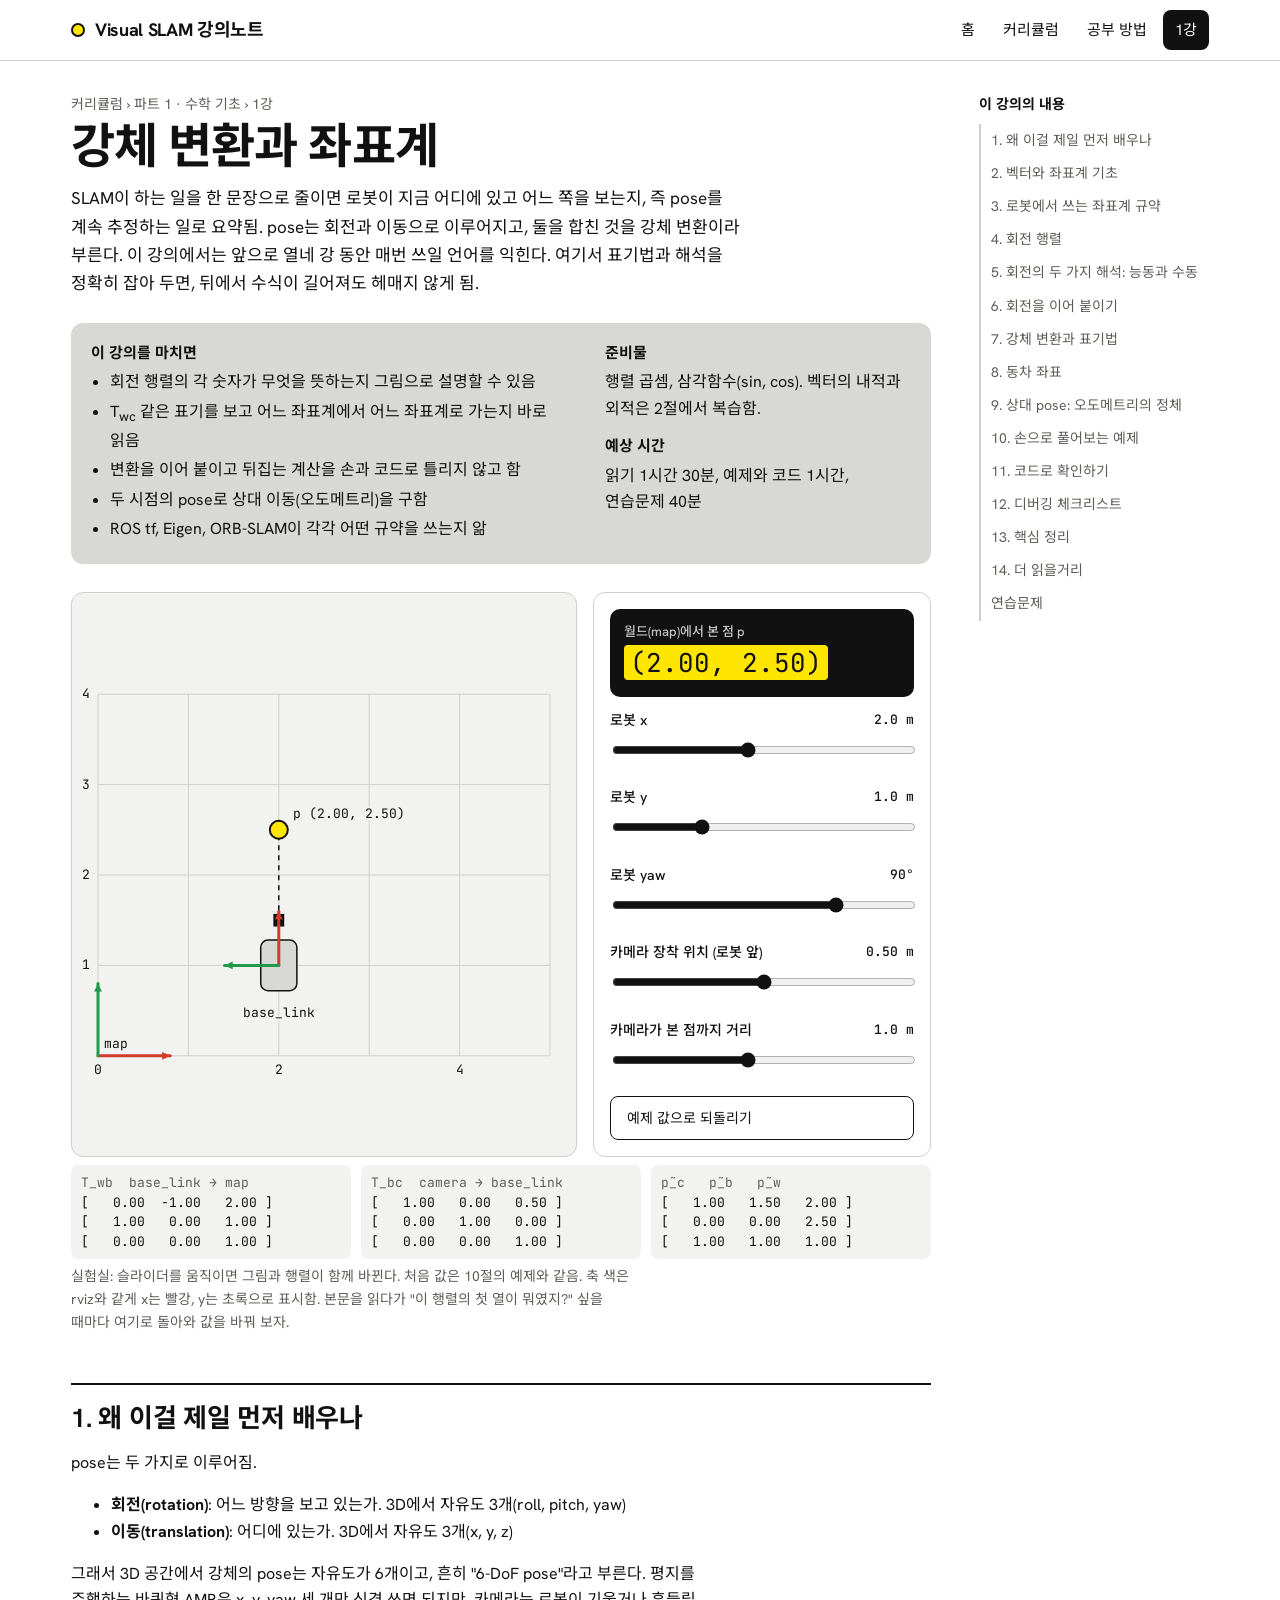
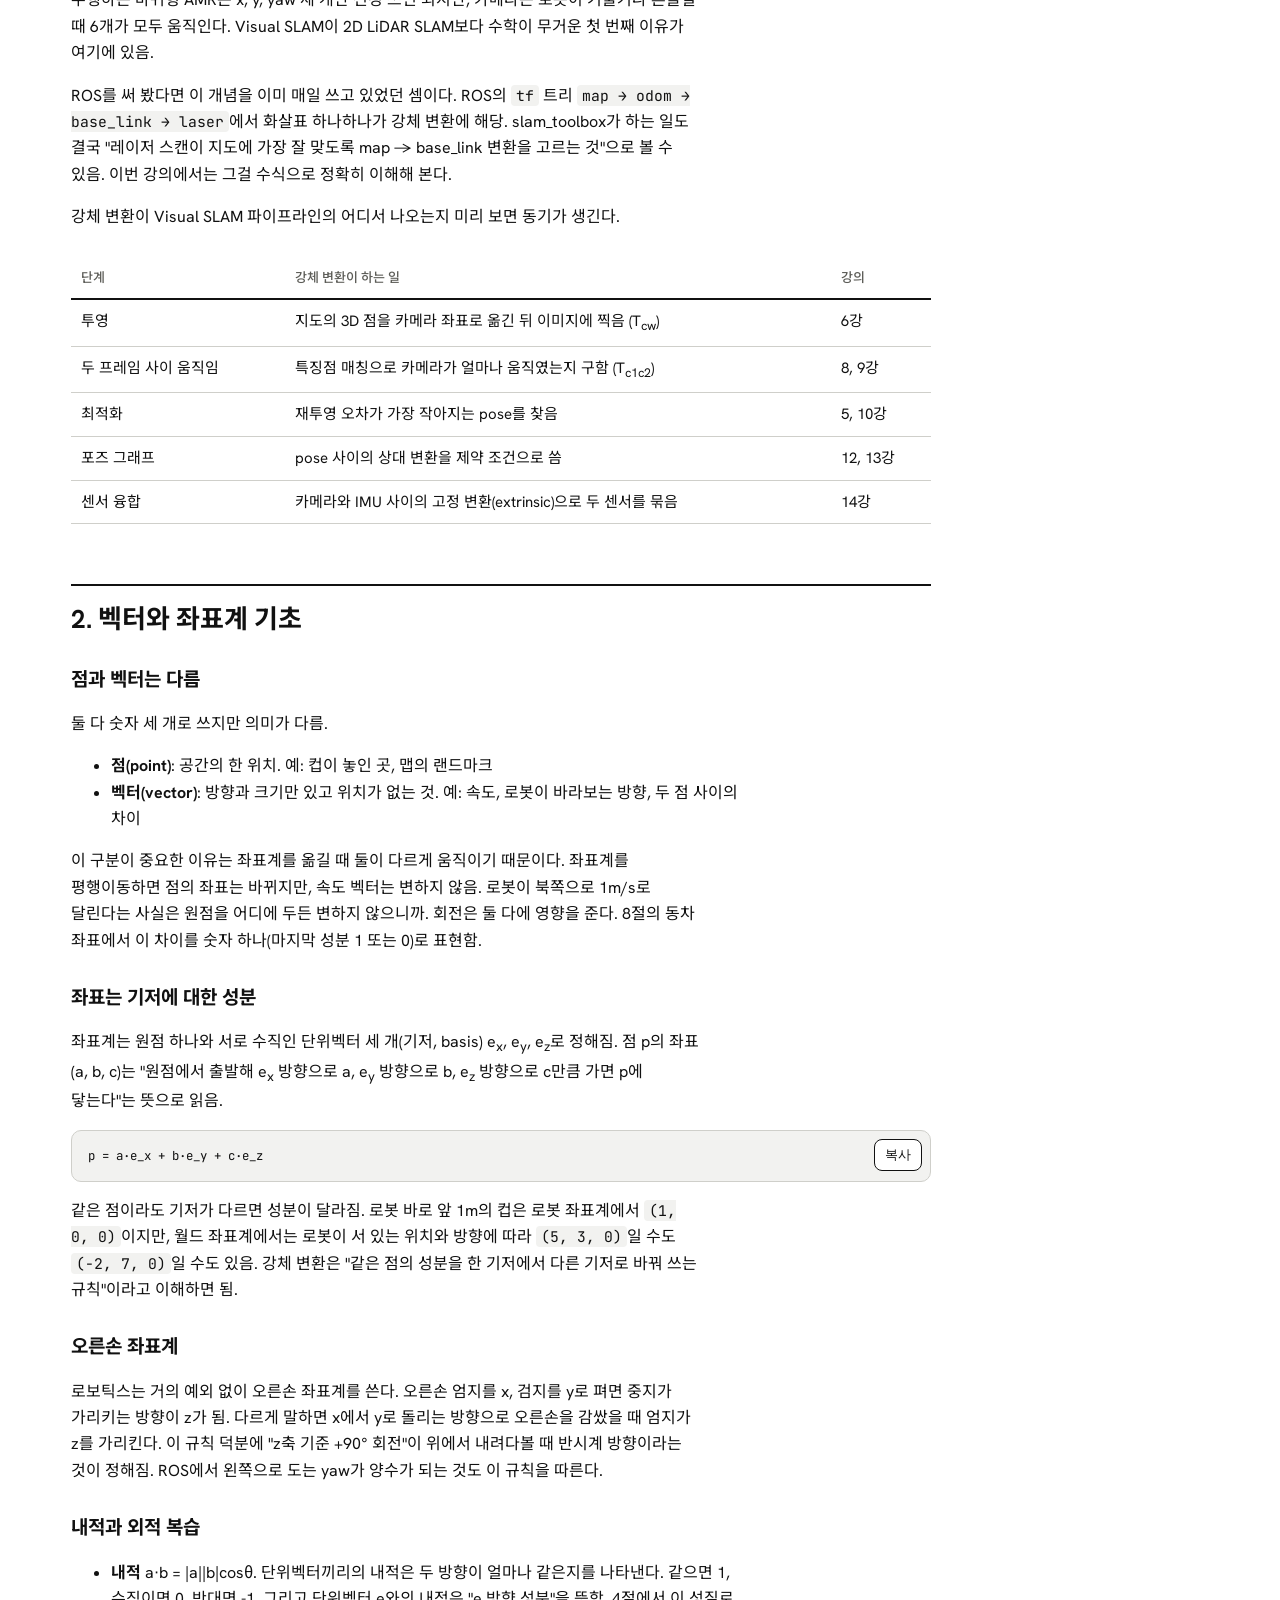
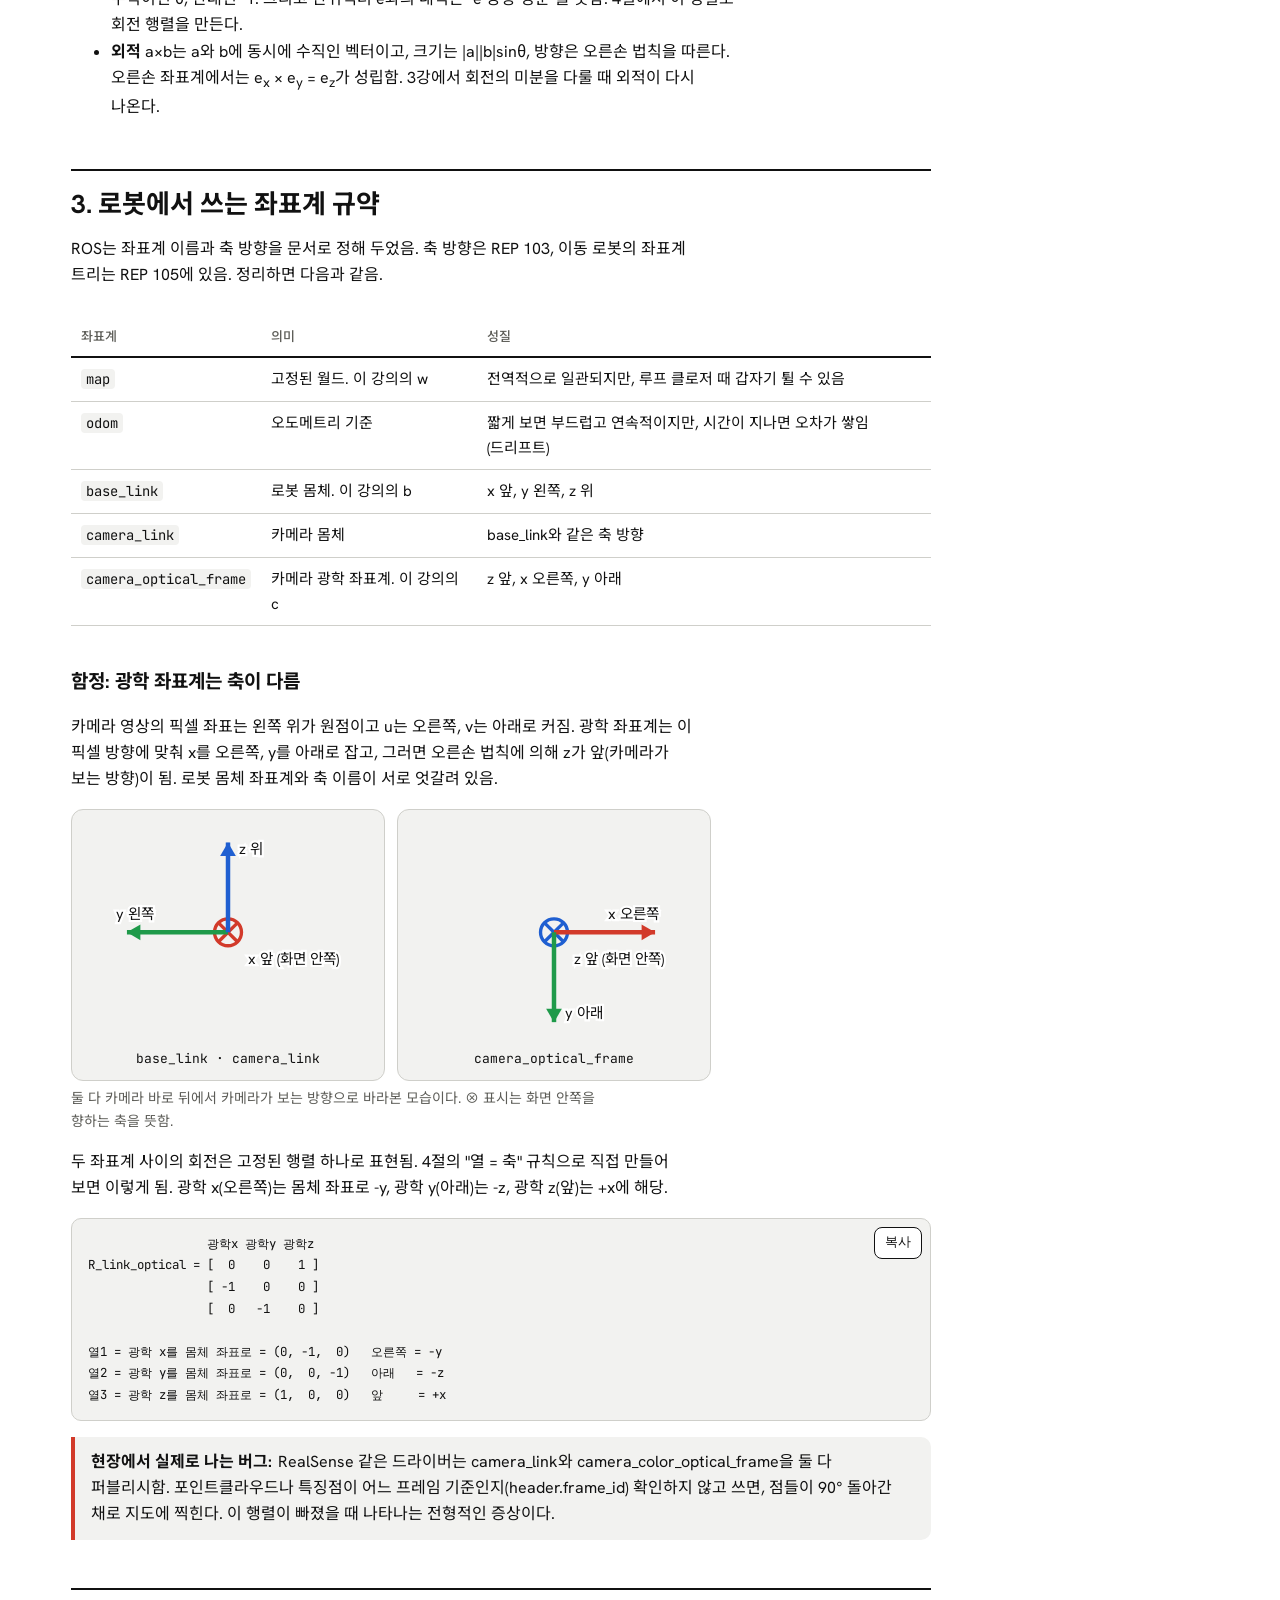
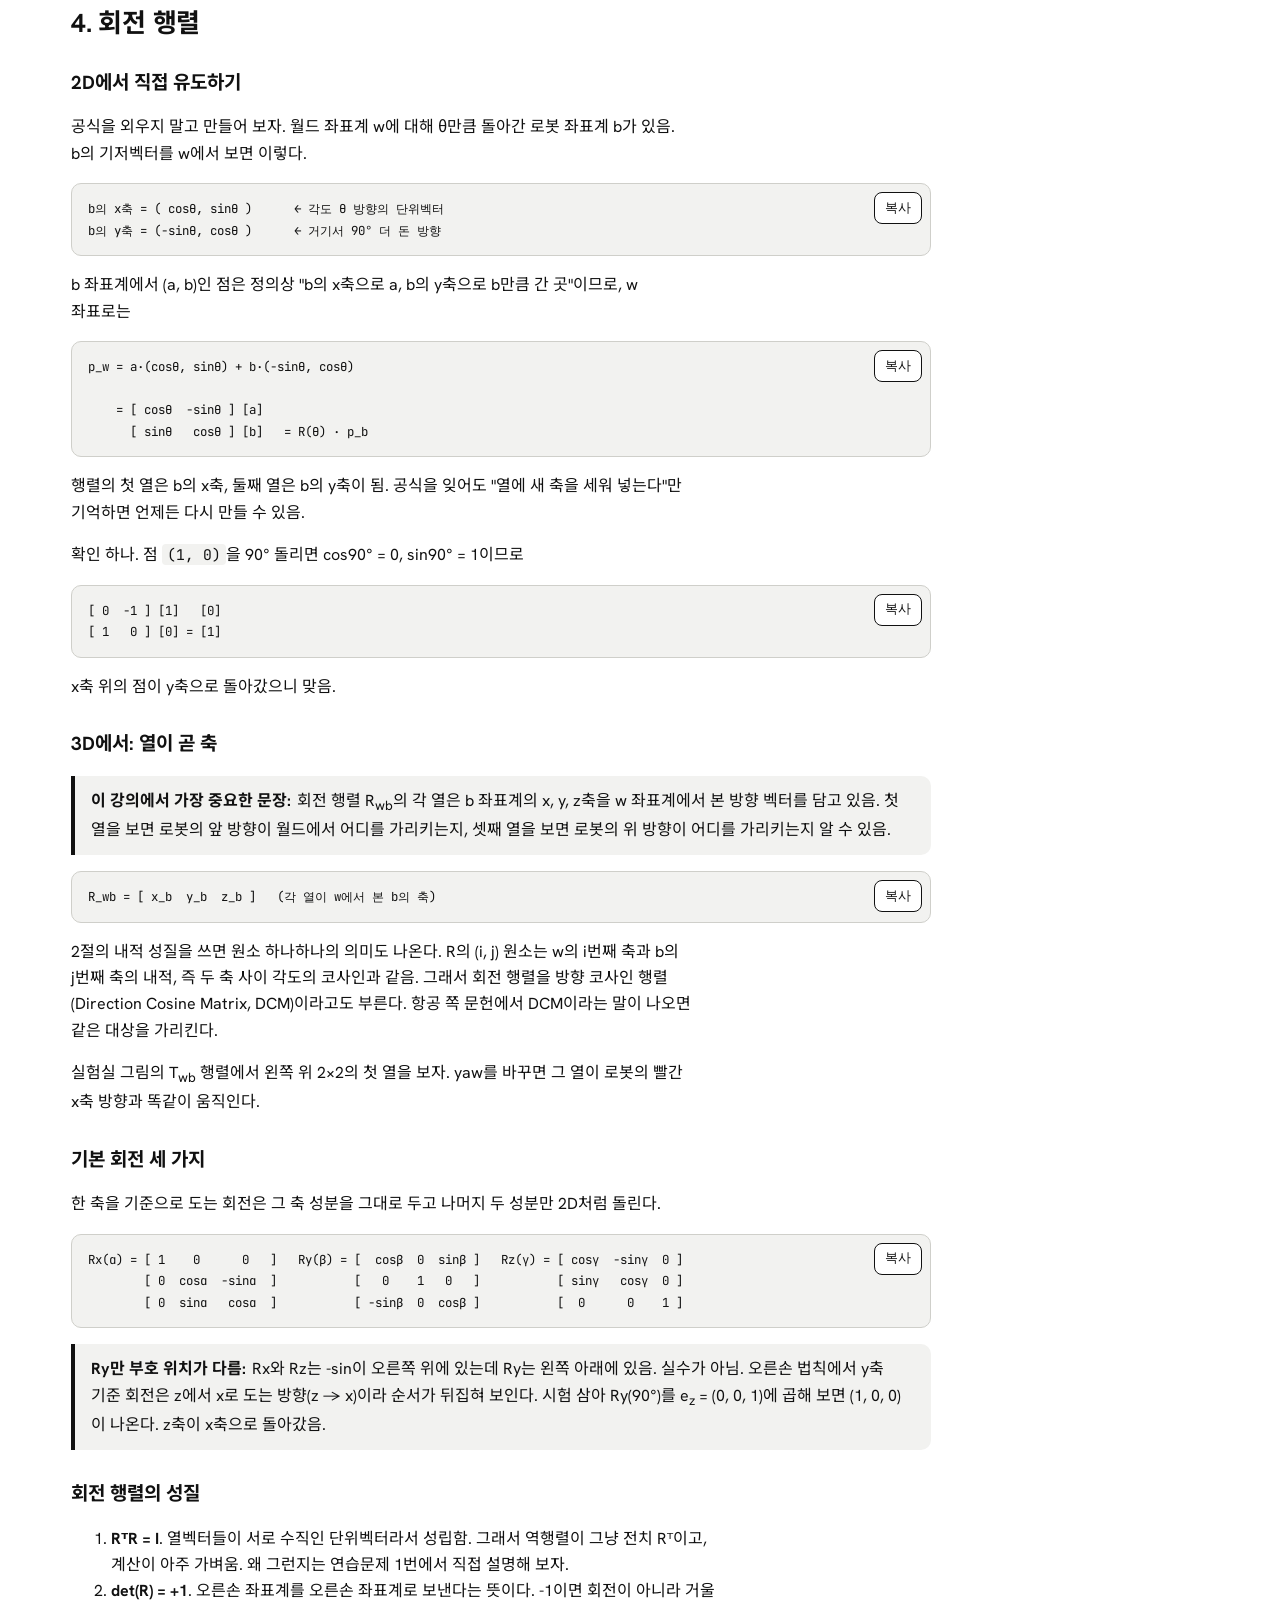
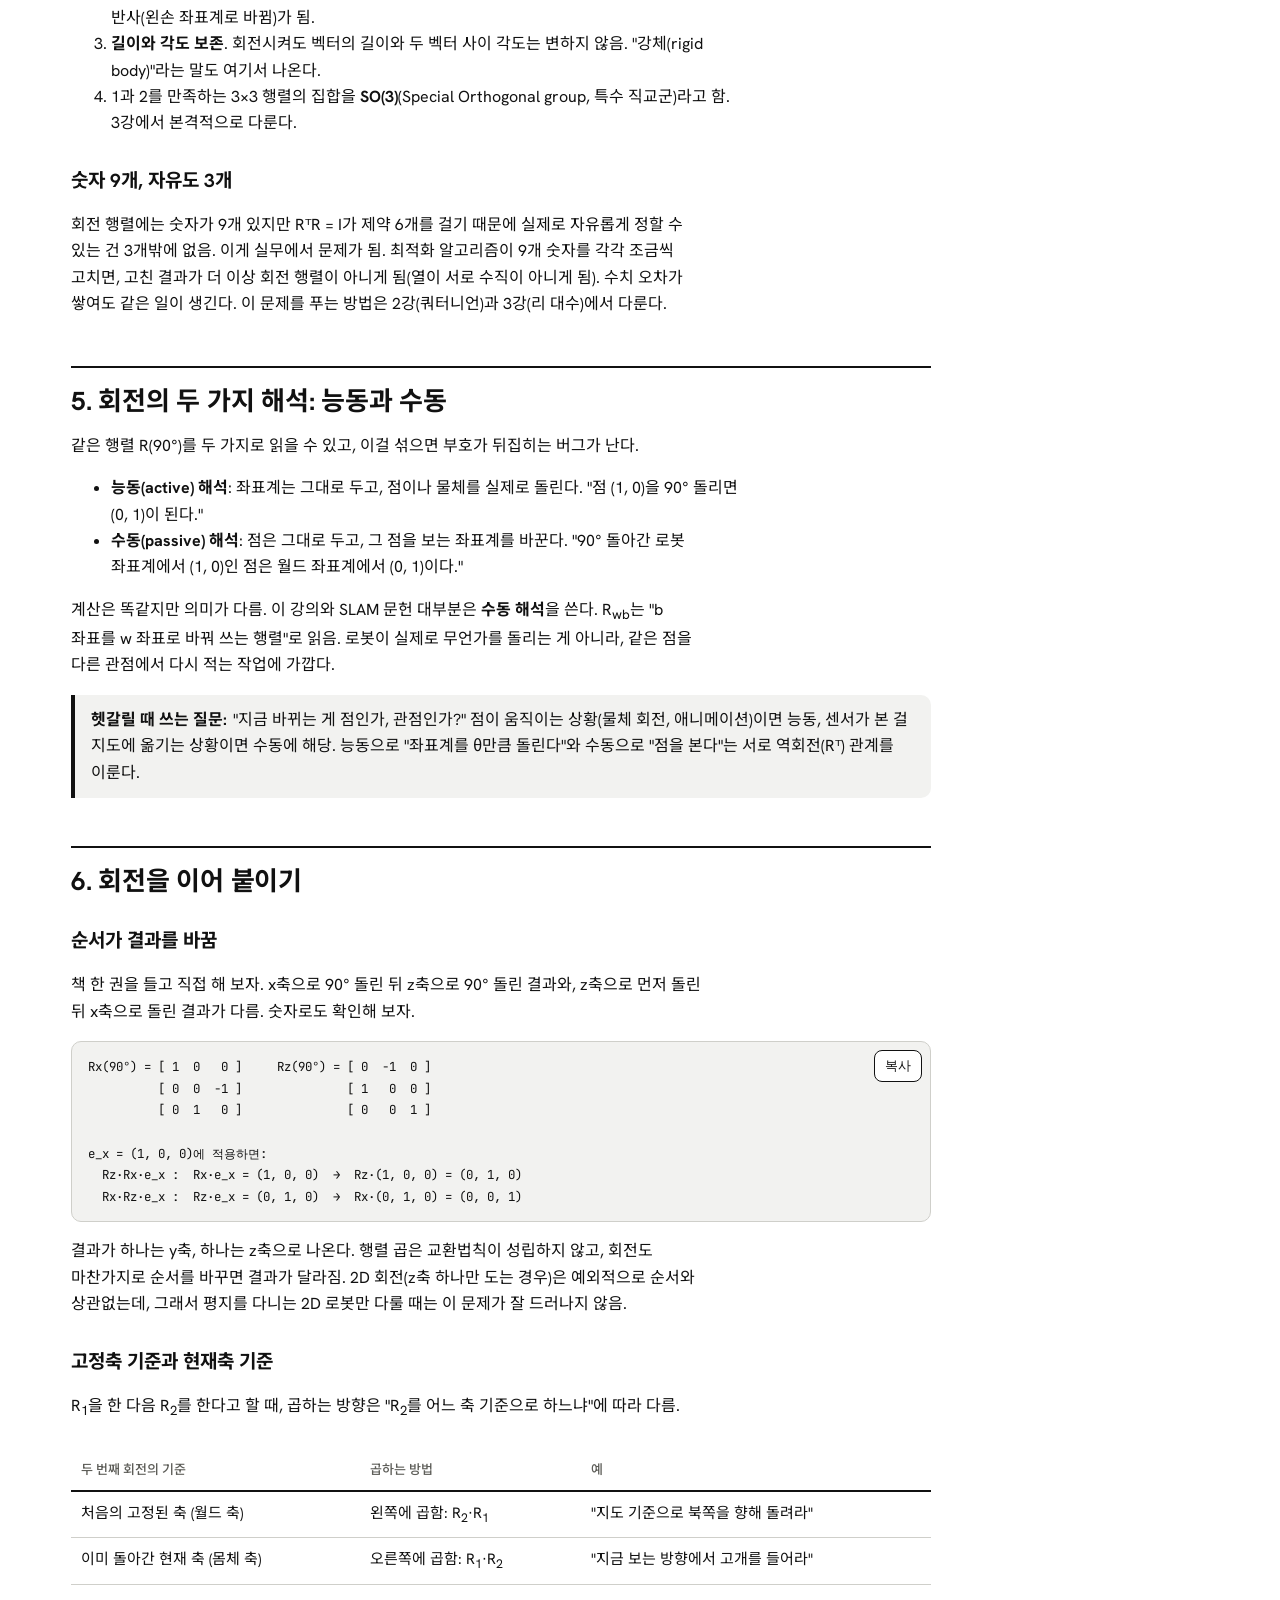
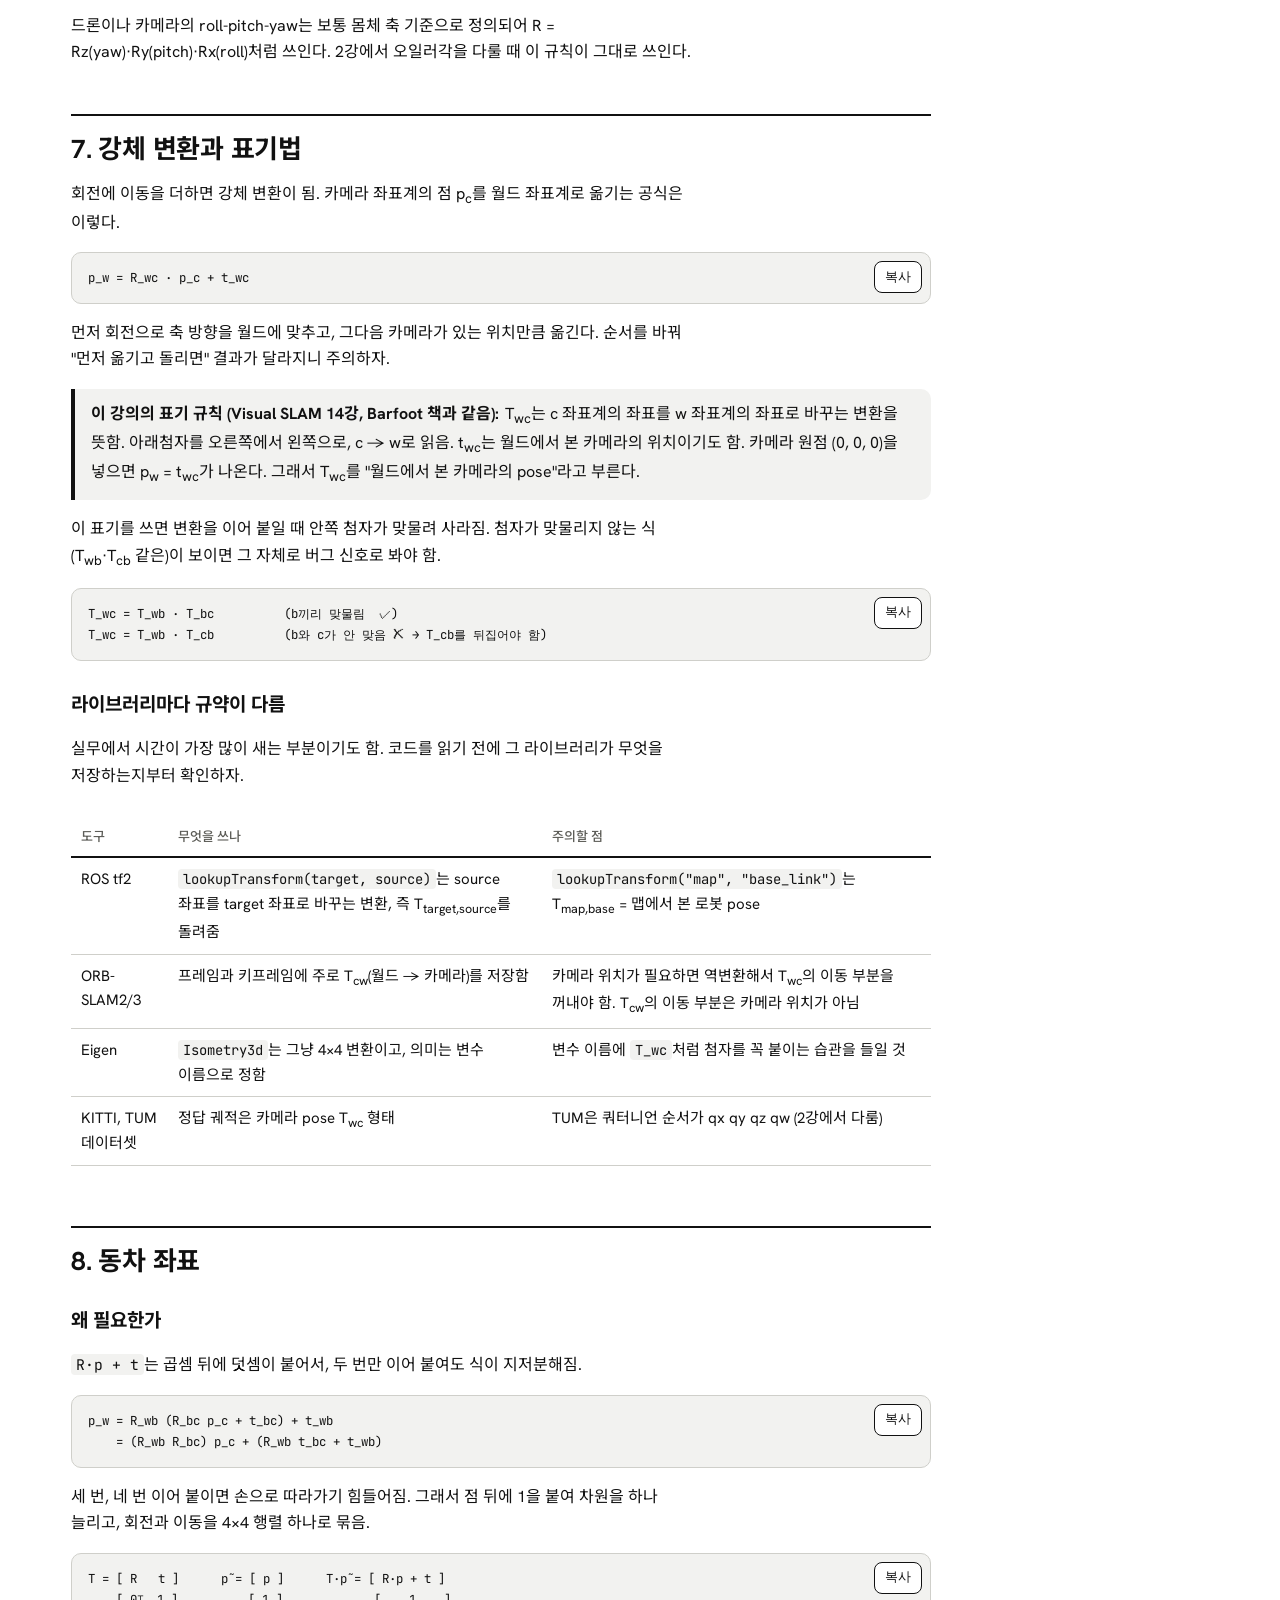
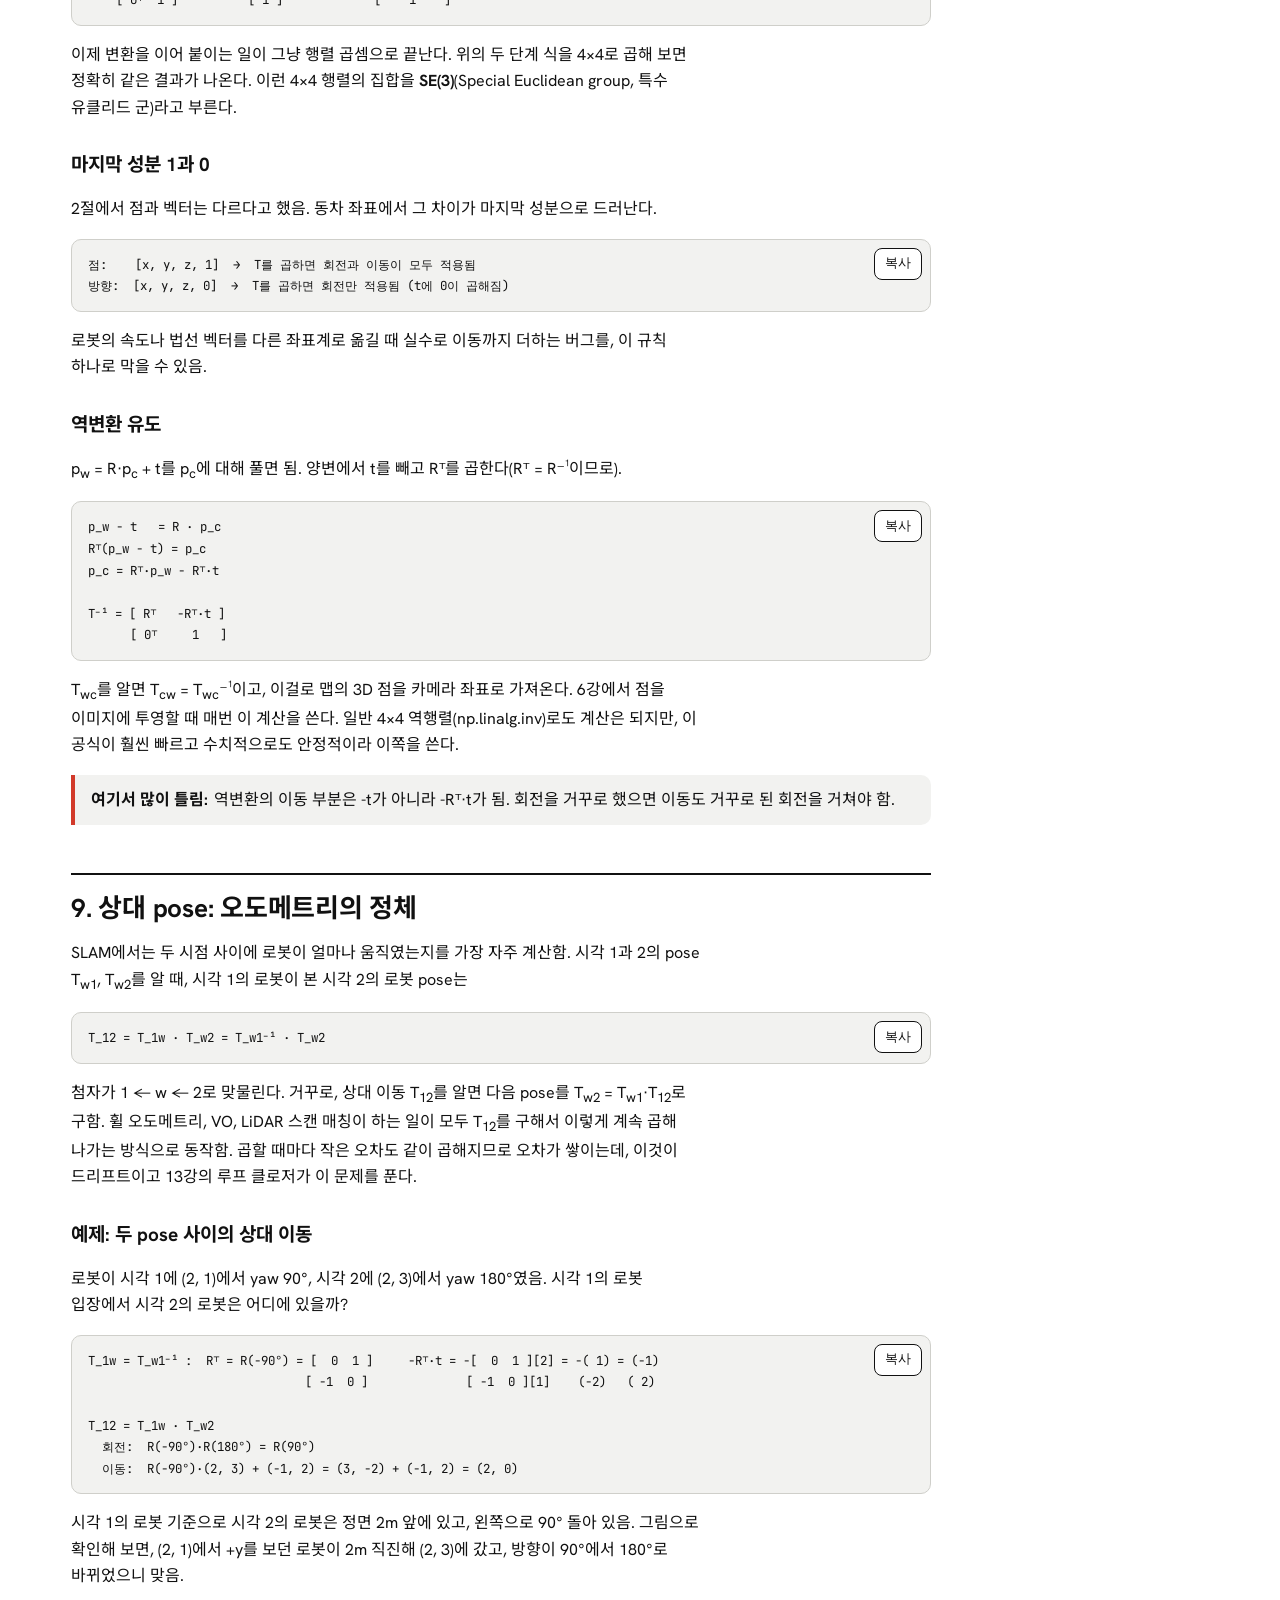
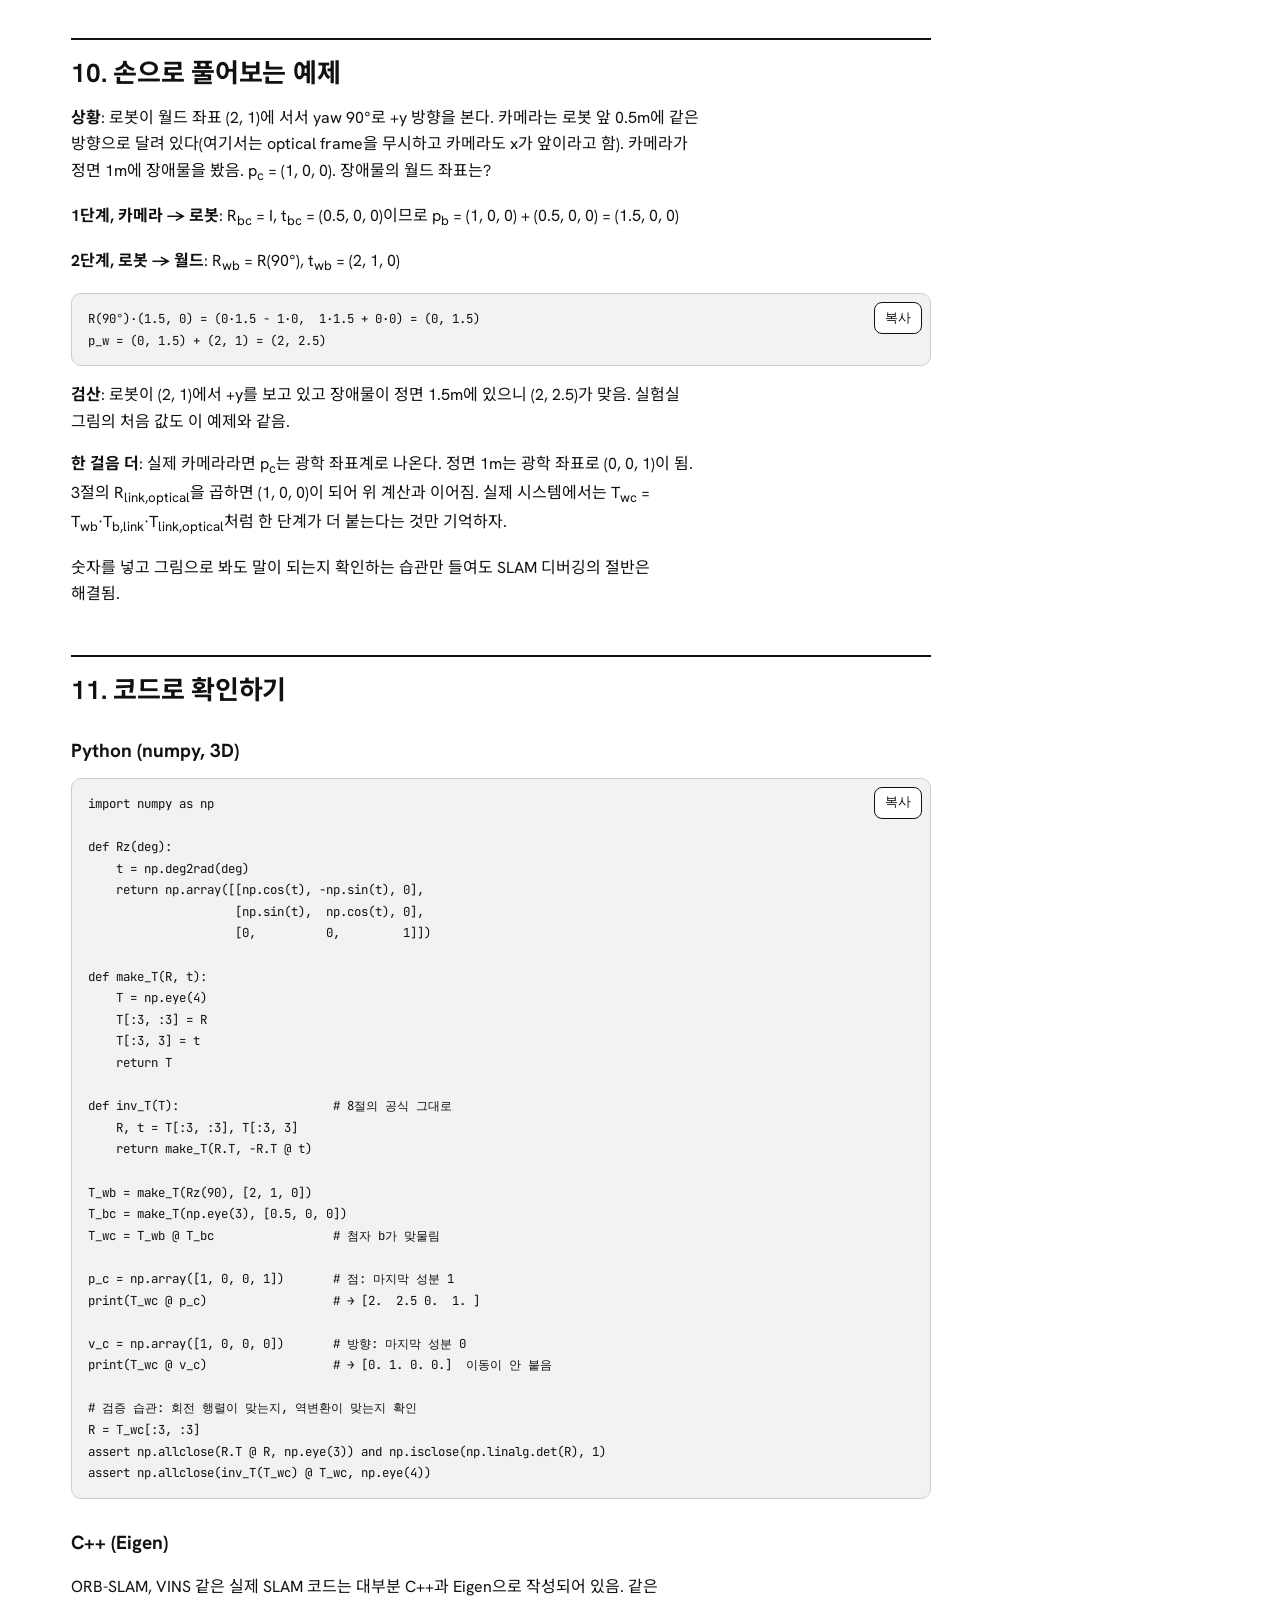
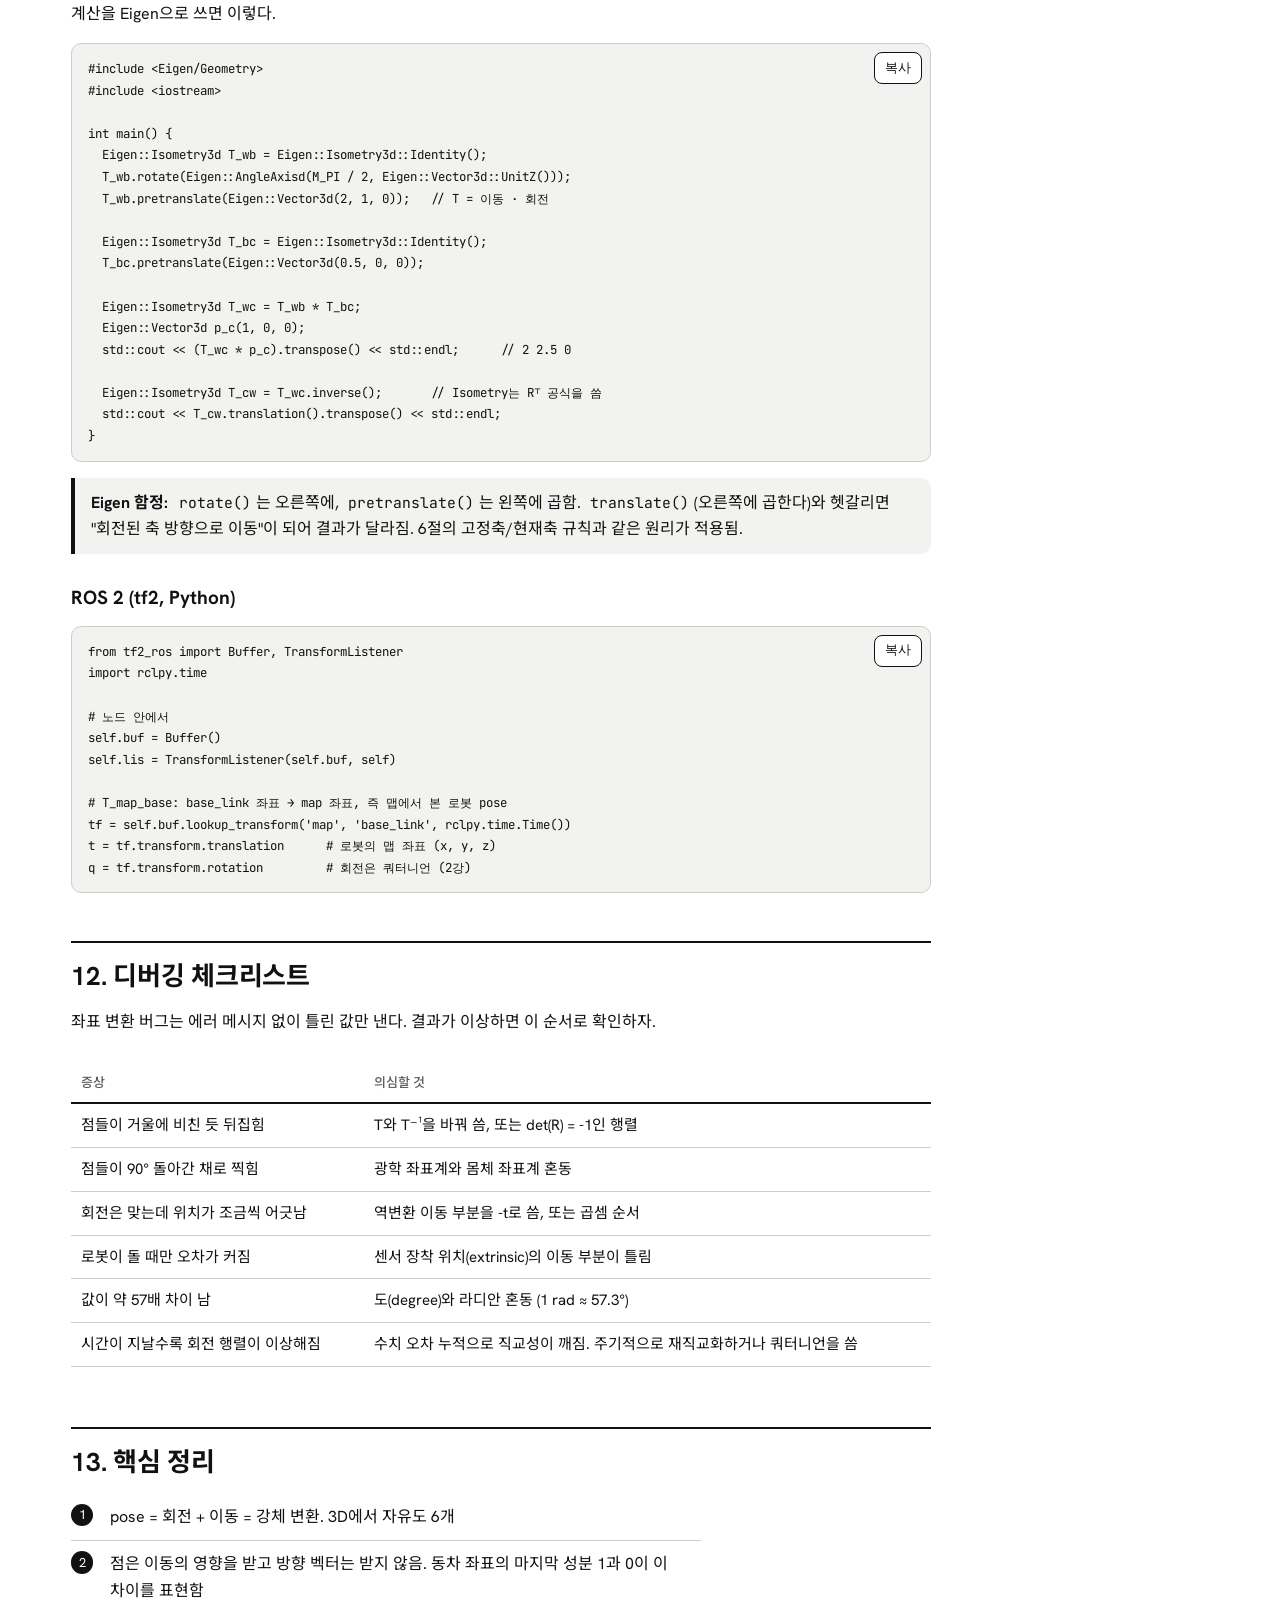
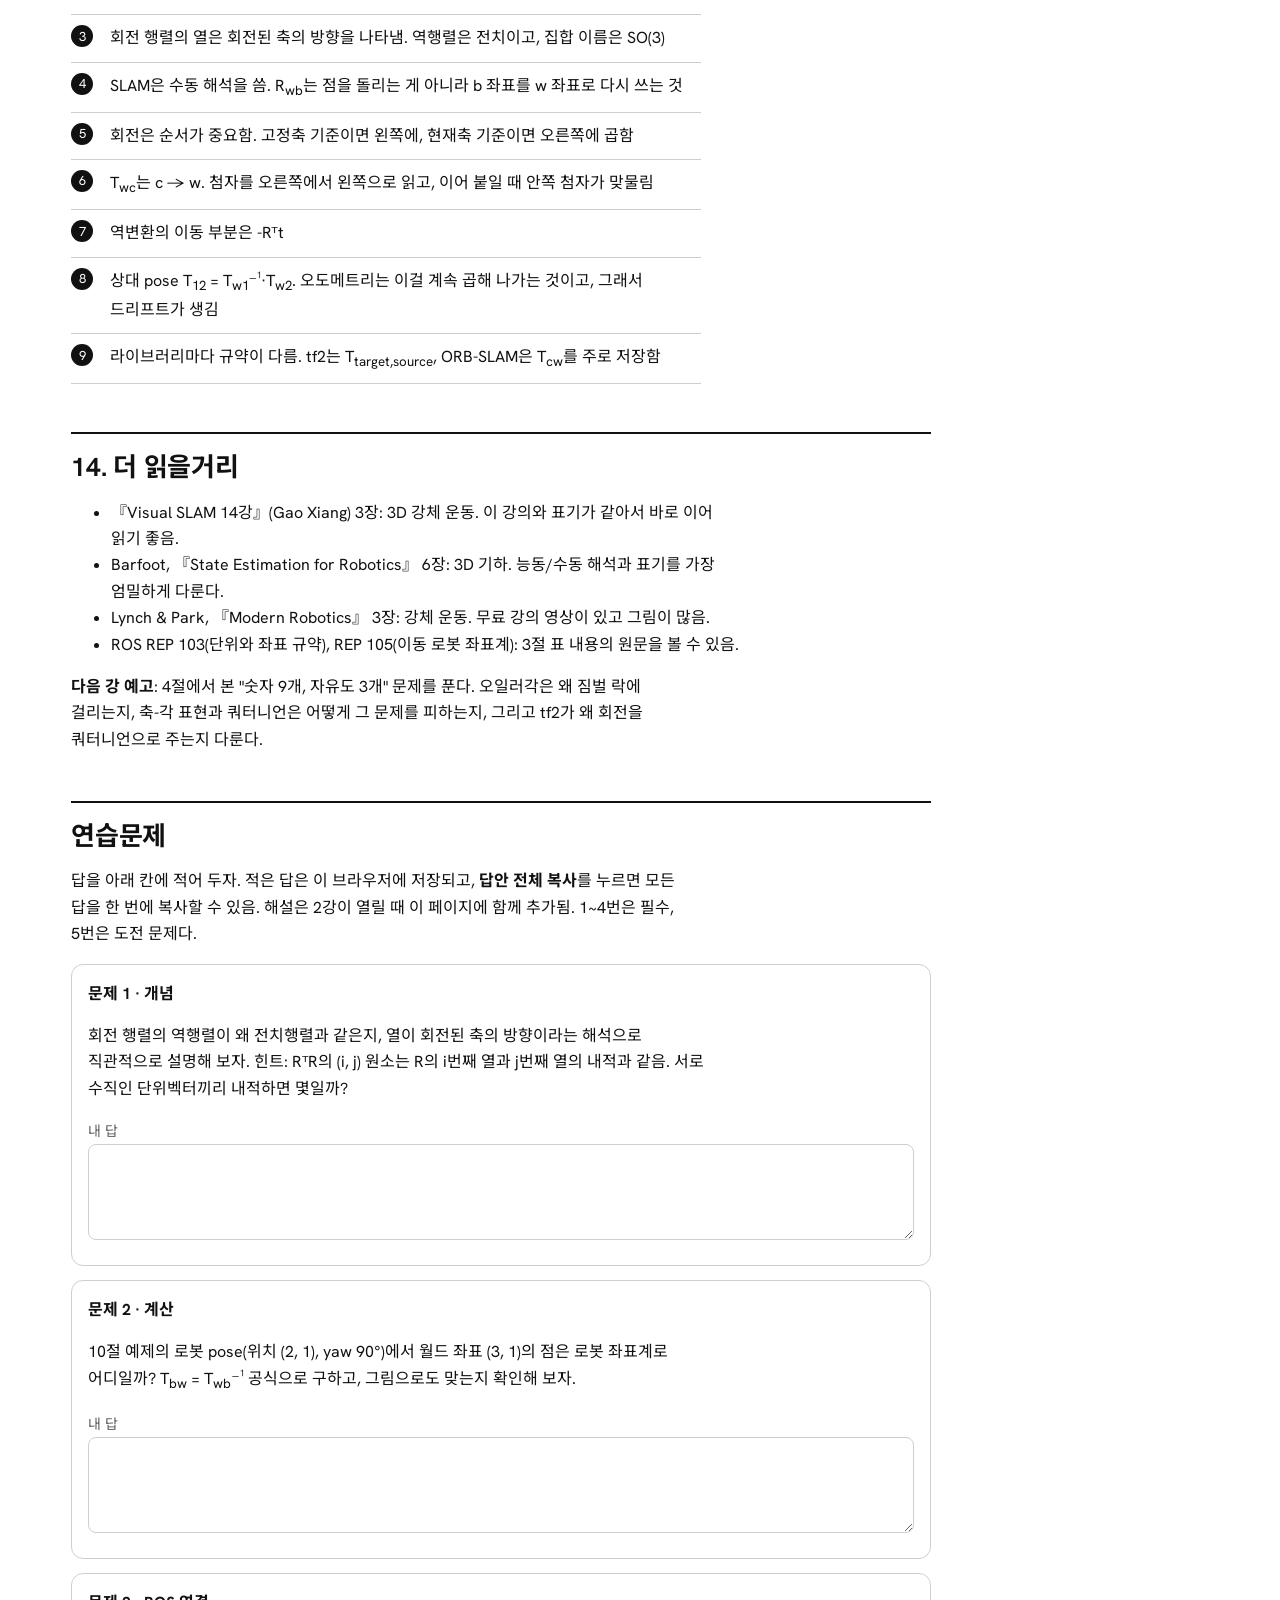
==== commit fc188ab5: "문체 조정: 자연스러운 곳은 음슴체(읽음, 표현함, 해당), 어색한 곳만 한다체 유지 Co-Authored-By: Claude Opus 5.5 <noreply@anthropic.c" ====
--- a/lessons/lesson-01.html
+++ b/lessons/lesson-01.html
@@ -19,7 +19,7 @@
 <article>
   <p class="crumb"><a href="../index.html#curriculum">커리큘럼</a> › 파트 1 · 수학 기초 › 1강</p>
   <h1>강체 변환과 좌표계</h1>
-  <p class="lede">SLAM이 하는 일을 한 문장으로 줄이면 로봇이 지금 어디에 있고 어느 쪽을 보는지, 즉 pose를 계속 추정하는 일로 요약된다. pose는 회전과 이동으로 이루어지고, 둘을 합친 것을 강체 변환이라 부른다. 이 강의에서는 앞으로 열네 강 동안 매번 쓰일 언어를 익힌다. 여기서 표기법과 해석을 정확히 잡아 두면, 뒤에서 수식이 길어져도 헤매지 않게 된다.</p>
+  <p class="lede">SLAM이 하는 일을 한 문장으로 줄이면 로봇이 지금 어디에 있고 어느 쪽을 보는지, 즉 pose를 계속 추정하는 일로 요약됨. pose는 회전과 이동으로 이루어지고, 둘을 합친 것을 강체 변환이라 부른다. 이 강의에서는 앞으로 열네 강 동안 매번 쓰일 언어를 익힌다. 여기서 표기법과 해석을 정확히 잡아 두면, 뒤에서 수식이 길어져도 헤매지 않게 됨.</p>
 
   <div class="goal">
     <div><b>이 강의를 마치면</b><ul>
@@ -29,7 +29,7 @@
       <li>두 시점의 pose로 상대 이동(오도메트리)을 구함</li>
       <li>ROS tf, Eigen, ORB-SLAM이 각각 어떤 규약을 쓰는지 앎</li>
     </ul></div>
-    <div><b>준비물</b><p>행렬 곱셈, 삼각함수(sin, cos). 벡터의 내적과 외적은 2절에서 복습한다.</p><b>예상 시간</b><p>읽기 1시간 30분, 예제와 코드 1시간, 연습문제 40분</p></div>
+    <div><b>준비물</b><p>행렬 곱셈, 삼각함수(sin, cos). 벡터의 내적과 외적은 2절에서 복습함.</p><b>예상 시간</b><p>읽기 1시간 30분, 예제와 코드 1시간, 연습문제 40분</p></div>
   </div>
 
   <div class="lab">
@@ -45,13 +45,13 @@
     </div>
   </div>
   <div class="mats" id="mats"></div>
-  <p class="cap">실험실: 슬라이더를 움직이면 그림과 행렬이 함께 바뀐다. 처음 값은 10절의 예제와 같다. 축 색은 rviz와 같게 x는 빨강, y는 초록으로 표시한다. 본문을 읽다가 "이 행렬의 첫 열이 뭐였지?" 싶을 때마다 여기로 돌아와 값을 바꿔 보자.</p>
+  <p class="cap">실험실: 슬라이더를 움직이면 그림과 행렬이 함께 바뀐다. 처음 값은 10절의 예제와 같음. 축 색은 rviz와 같게 x는 빨강, y는 초록으로 표시함. 본문을 읽다가 "이 행렬의 첫 열이 뭐였지?" 싶을 때마다 여기로 돌아와 값을 바꿔 보자.</p>
 
   <h2>1. 왜 이걸 제일 먼저 배우나</h2>
-  <p>pose는 두 가지로 이루어진다.</p>
+  <p>pose는 두 가지로 이루어짐.</p>
   <ul><li><b>회전(rotation)</b>: 어느 방향을 보고 있는가. 3D에서 자유도 3개(roll, pitch, yaw)</li><li><b>이동(translation)</b>: 어디에 있는가. 3D에서 자유도 3개(x, y, z)</li></ul>
-  <p>그래서 3D 공간에서 강체의 pose는 자유도가 6개이고, 흔히 "6-DoF pose"라고 부른다. 평지를 주행하는 바퀴형 AMR은 x, y, yaw 세 개만 신경 쓰면 되지만, 카메라는 로봇이 기울거나 흔들릴 때 6개가 모두 움직인다. Visual SLAM이 2D LiDAR SLAM보다 수학이 무거운 첫 번째 이유가 여기에 있다.</p>
-  <p>ROS를 써 봤다면 이 개념을 이미 매일 쓰고 있었던 셈이다. ROS의 <code>tf</code> 트리 <code>map → odom → base_link → laser</code>에서 화살표 하나하나가 강체 변환에 해당한다. slam_toolbox가 하는 일도 결국 "레이저 스캔이 지도에 가장 잘 맞도록 map → base_link 변환을 고르는 것"으로 볼 수 있다. 이번 강의에서는 그걸 수식으로 정확히 이해해 본다.</p>
+  <p>그래서 3D 공간에서 강체의 pose는 자유도가 6개이고, 흔히 "6-DoF pose"라고 부른다. 평지를 주행하는 바퀴형 AMR은 x, y, yaw 세 개만 신경 쓰면 되지만, 카메라는 로봇이 기울거나 흔들릴 때 6개가 모두 움직인다. Visual SLAM이 2D LiDAR SLAM보다 수학이 무거운 첫 번째 이유가 여기에 있음.</p>
+  <p>ROS를 써 봤다면 이 개념을 이미 매일 쓰고 있었던 셈이다. ROS의 <code>tf</code> 트리 <code>map → odom → base_link → laser</code>에서 화살표 하나하나가 강체 변환에 해당. slam_toolbox가 하는 일도 결국 "레이저 스캔이 지도에 가장 잘 맞도록 map → base_link 변환을 고르는 것"으로 볼 수 있음. 이번 강의에서는 그걸 수식으로 정확히 이해해 본다.</p>
   <p>강체 변환이 Visual SLAM 파이프라인의 어디서 나오는지 미리 보면 동기가 생긴다.</p>
   <div class="scroll"><table>
     <thead><tr><th>단계</th><th>강체 변환이 하는 일</th><th>강의</th></tr></thead>
@@ -66,26 +66,26 @@
 
   <h2>2. 벡터와 좌표계 기초</h2>
   <h3>점과 벡터는 다름</h3>
-  <p>둘 다 숫자 세 개로 쓰지만 의미가 다르다.</p>
+  <p>둘 다 숫자 세 개로 쓰지만 의미가 다름.</p>
   <ul>
     <li><b>점(point)</b>: 공간의 한 위치. 예: 컵이 놓인 곳, 맵의 랜드마크</li>
     <li><b>벡터(vector)</b>: 방향과 크기만 있고 위치가 없는 것. 예: 속도, 로봇이 바라보는 방향, 두 점 사이의 차이</li>
   </ul>
-  <p>이 구분이 중요한 이유는 좌표계를 옮길 때 둘이 다르게 움직이기 때문이다. 좌표계를 평행이동하면 점의 좌표는 바뀌지만, 속도 벡터는 변하지 않는다. 로봇이 북쪽으로 1m/s로 달린다는 사실은 원점을 어디에 두든 변하지 않으니까. 회전은 둘 다에 영향을 준다. 8절의 동차 좌표에서 이 차이를 숫자 하나(마지막 성분 1 또는 0)로 표현하게 된다.</p>
+  <p>이 구분이 중요한 이유는 좌표계를 옮길 때 둘이 다르게 움직이기 때문이다. 좌표계를 평행이동하면 점의 좌표는 바뀌지만, 속도 벡터는 변하지 않음. 로봇이 북쪽으로 1m/s로 달린다는 사실은 원점을 어디에 두든 변하지 않으니까. 회전은 둘 다에 영향을 준다. 8절의 동차 좌표에서 이 차이를 숫자 하나(마지막 성분 1 또는 0)로 표현함.</p>
   <h3>좌표는 기저에 대한 성분</h3>
-  <p>좌표계는 원점 하나와 서로 수직인 단위벡터 세 개(기저, basis) e<sub>x</sub>, e<sub>y</sub>, e<sub>z</sub>로 정해진다. 점 p의 좌표 (a, b, c)는 "원점에서 출발해 e<sub>x</sub> 방향으로 a, e<sub>y</sub> 방향으로 b, e<sub>z</sub> 방향으로 c만큼 가면 p에 닿는다"는 뜻으로 읽는다.</p>
+  <p>좌표계는 원점 하나와 서로 수직인 단위벡터 세 개(기저, basis) e<sub>x</sub>, e<sub>y</sub>, e<sub>z</sub>로 정해짐. 점 p의 좌표 (a, b, c)는 "원점에서 출발해 e<sub>x</sub> 방향으로 a, e<sub>y</sub> 방향으로 b, e<sub>z</sub> 방향으로 c만큼 가면 p에 닿는다"는 뜻으로 읽음.</p>
 <pre><code>p = a·e_x + b·e_y + c·e_z</code></pre>
-  <p>같은 점이라도 기저가 다르면 성분이 달라진다. 로봇 바로 앞 1m의 컵은 로봇 좌표계에서 <code>(1, 0, 0)</code>이지만, 월드 좌표계에서는 로봇이 서 있는 위치와 방향에 따라 <code>(5, 3, 0)</code>일 수도 <code>(-2, 7, 0)</code>일 수도 있다. 강체 변환은 "같은 점의 성분을 한 기저에서 다른 기저로 바꿔 쓰는 규칙"이라고 이해하면 된다.</p>
+  <p>같은 점이라도 기저가 다르면 성분이 달라짐. 로봇 바로 앞 1m의 컵은 로봇 좌표계에서 <code>(1, 0, 0)</code>이지만, 월드 좌표계에서는 로봇이 서 있는 위치와 방향에 따라 <code>(5, 3, 0)</code>일 수도 <code>(-2, 7, 0)</code>일 수도 있음. 강체 변환은 "같은 점의 성분을 한 기저에서 다른 기저로 바꿔 쓰는 규칙"이라고 이해하면 됨.</p>
   <h3>오른손 좌표계</h3>
-  <p>로보틱스는 거의 예외 없이 오른손 좌표계를 쓴다. 오른손 엄지를 x, 검지를 y로 펴면 중지가 가리키는 방향이 z가 된다. 다르게 말하면 x에서 y로 돌리는 방향으로 오른손을 감쌌을 때 엄지가 z를 가리킨다. 이 규칙 덕분에 "z축 기준 +90° 회전"이 위에서 내려다볼 때 반시계 방향이라는 것이 정해진다. ROS에서 왼쪽으로 도는 yaw가 양수가 되는 것도 이 규칙을 따른다.</p>
+  <p>로보틱스는 거의 예외 없이 오른손 좌표계를 쓴다. 오른손 엄지를 x, 검지를 y로 펴면 중지가 가리키는 방향이 z가 됨. 다르게 말하면 x에서 y로 돌리는 방향으로 오른손을 감쌌을 때 엄지가 z를 가리킨다. 이 규칙 덕분에 "z축 기준 +90° 회전"이 위에서 내려다볼 때 반시계 방향이라는 것이 정해짐. ROS에서 왼쪽으로 도는 yaw가 양수가 되는 것도 이 규칙을 따른다.</p>
   <h3>내적과 외적 복습</h3>
   <ul>
-    <li><b>내적</b> a·b = |a||b|cosθ. 단위벡터끼리의 내적은 두 방향이 얼마나 같은지를 나타낸다. 같으면 1, 수직이면 0, 반대면 -1. 그리고 단위벡터 e와의 내적은 "e 방향 성분"을 뜻한다. 4절에서 이 성질로 회전 행렬을 만든다.</li>
-    <li><b>외적</b> a×b는 a와 b에 동시에 수직인 벡터이고, 크기는 |a||b|sinθ, 방향은 오른손 법칙을 따른다. 오른손 좌표계에서는 e<sub>x</sub> × e<sub>y</sub> = e<sub>z</sub>가 성립한다. 3강에서 회전의 미분을 다룰 때 외적이 다시 나온다.</li>
+    <li><b>내적</b> a·b = |a||b|cosθ. 단위벡터끼리의 내적은 두 방향이 얼마나 같은지를 나타낸다. 같으면 1, 수직이면 0, 반대면 -1. 그리고 단위벡터 e와의 내적은 "e 방향 성분"을 뜻함. 4절에서 이 성질로 회전 행렬을 만든다.</li>
+    <li><b>외적</b> a×b는 a와 b에 동시에 수직인 벡터이고, 크기는 |a||b|sinθ, 방향은 오른손 법칙을 따른다. 오른손 좌표계에서는 e<sub>x</sub> × e<sub>y</sub> = e<sub>z</sub>가 성립함. 3강에서 회전의 미분을 다룰 때 외적이 다시 나온다.</li>
   </ul>
 
   <h2>3. 로봇에서 쓰는 좌표계 규약</h2>
-  <p>ROS는 좌표계 이름과 축 방향을 문서로 정해 두었다. 축 방향은 REP 103, 이동 로봇의 좌표계 트리는 REP 105에 있다. 정리하면 다음과 같다.</p>
+  <p>ROS는 좌표계 이름과 축 방향을 문서로 정해 두었음. 축 방향은 REP 103, 이동 로봇의 좌표계 트리는 REP 105에 있음. 정리하면 다음과 같음.</p>
   <div class="scroll"><table>
     <thead><tr><th>좌표계</th><th>의미</th><th>성질</th></tr></thead>
     <tbody>
@@ -97,7 +97,7 @@
     </tbody>
   </table></div>
   <h3>함정: 광학 좌표계는 축이 다름</h3>
-  <p>카메라 영상의 픽셀 좌표는 왼쪽 위가 원점이고 u는 오른쪽, v는 아래로 커진다. 광학 좌표계는 이 픽셀 방향에 맞춰 x를 오른쪽, y를 아래로 잡고, 그러면 오른손 법칙에 의해 z가 앞(카메라가 보는 방향)이 된다. 로봇 몸체 좌표계와 축 이름이 서로 엇갈려 있다.</p>
+  <p>카메라 영상의 픽셀 좌표는 왼쪽 위가 원점이고 u는 오른쪽, v는 아래로 커짐. 광학 좌표계는 이 픽셀 방향에 맞춰 x를 오른쪽, y를 아래로 잡고, 그러면 오른손 법칙에 의해 z가 앞(카메라가 보는 방향)이 됨. 로봇 몸체 좌표계와 축 이름이 서로 엇갈려 있음.</p>
   <div class="duo" role="img" aria-label="카메라 뒤에서 본 base_link 좌표계와 optical frame 좌표계 비교">
     <figure><svg viewBox="0 0 260 200" aria-hidden="true">
       <circle cx="130" cy="100" r="12" fill="none" stroke="var(--xr)" stroke-width="3"/><path d="M122 92 L138 108 M138 92 L122 108" stroke="var(--xr)" stroke-width="3"/>
@@ -112,8 +112,8 @@
       <text x="178" y="88">x 오른쪽</text><text x="140" y="176">y 아래</text><text x="148" y="128">z 앞 (화면 안쪽)</text>
     </svg><figcaption>camera_optical_frame</figcaption></figure>
   </div>
-  <p class="cap">둘 다 카메라 바로 뒤에서 카메라가 보는 방향으로 바라본 모습이다. ⊗ 표시는 화면 안쪽을 향하는 축을 뜻한다.</p>
-  <p>두 좌표계 사이의 회전은 고정된 행렬 하나로 표현된다. 4절의 "열 = 축" 규칙으로 직접 만들어 보면 이렇게 된다. 광학 x(오른쪽)는 몸체 좌표로 -y, 광학 y(아래)는 -z, 광학 z(앞)는 +x에 해당한다.</p>
+  <p class="cap">둘 다 카메라 바로 뒤에서 카메라가 보는 방향으로 바라본 모습이다. ⊗ 표시는 화면 안쪽을 향하는 축을 뜻함.</p>
+  <p>두 좌표계 사이의 회전은 고정된 행렬 하나로 표현됨. 4절의 "열 = 축" 규칙으로 직접 만들어 보면 이렇게 됨. 광학 x(오른쪽)는 몸체 좌표로 -y, 광학 y(아래)는 -z, 광학 z(앞)는 +x에 해당.</p>
 <pre><code>                 광학x 광학y 광학z
 R_link_optical = [  0    0    1 ]
                  [ -1    0    0 ]
@@ -122,11 +122,11 @@
 열1 = 광학 x를 몸체 좌표로 = (0, -1,  0)   오른쪽 = -y
 열2 = 광학 y를 몸체 좌표로 = (0,  0, -1)   아래   = -z
 열3 = 광학 z를 몸체 좌표로 = (1,  0,  0)   앞     = +x</code></pre>
-  <div class="note warn"><b>현장에서 실제로 나는 버그:</b> RealSense 같은 드라이버는 camera_link와 camera_color_optical_frame을 둘 다 퍼블리시한다. 포인트클라우드나 특징점이 어느 프레임 기준인지(header.frame_id) 확인하지 않고 쓰면, 점들이 90° 돌아간 채로 지도에 찍힌다. 이 행렬이 빠졌을 때 나타나는 전형적인 증상이다.</div>
+  <div class="note warn"><b>현장에서 실제로 나는 버그:</b> RealSense 같은 드라이버는 camera_link와 camera_color_optical_frame을 둘 다 퍼블리시함. 포인트클라우드나 특징점이 어느 프레임 기준인지(header.frame_id) 확인하지 않고 쓰면, 점들이 90° 돌아간 채로 지도에 찍힌다. 이 행렬이 빠졌을 때 나타나는 전형적인 증상이다.</div>
 
   <h2>4. 회전 행렬</h2>
   <h3>2D에서 직접 유도하기</h3>
-  <p>공식을 외우지 말고 만들어 보자. 월드 좌표계 w에 대해 θ만큼 돌아간 로봇 좌표계 b가 있다. b의 기저벡터를 w에서 보면 이렇다.</p>
+  <p>공식을 외우지 말고 만들어 보자. 월드 좌표계 w에 대해 θ만큼 돌아간 로봇 좌표계 b가 있음. b의 기저벡터를 w에서 보면 이렇다.</p>
 <pre><code>b의 x축 = ( cosθ, sinθ )      ← 각도 θ 방향의 단위벡터
 b의 y축 = (-sinθ, cosθ )      ← 거기서 90° 더 돈 방향</code></pre>
   <p>b 좌표계에서 (a, b)인 점은 정의상 "b의 x축으로 a, b의 y축으로 b만큼 간 곳"이므로, w 좌표로는</p>
@@ -134,31 +134,31 @@
 
     = [ cosθ  -sinθ ] [a]
       [ sinθ   cosθ ] [b]   = R(θ) · p_b</code></pre>
-  <p>행렬의 첫 열은 b의 x축, 둘째 열은 b의 y축이 된다. 공식을 잊어도 "열에 새 축을 세워 넣는다"만 기억하면 언제든 다시 만들 수 있다.</p>
+  <p>행렬의 첫 열은 b의 x축, 둘째 열은 b의 y축이 됨. 공식을 잊어도 "열에 새 축을 세워 넣는다"만 기억하면 언제든 다시 만들 수 있음.</p>
   <p>확인 하나. 점 <code>(1, 0)</code>을 90° 돌리면 cos90° = 0, sin90° = 1이므로</p>
 <pre><code>[ 0  -1 ] [1]   [0]
 [ 1   0 ] [0] = [1]</code></pre>
-  <p>x축 위의 점이 y축으로 돌아갔으니 맞다.</p>
+  <p>x축 위의 점이 y축으로 돌아갔으니 맞음.</p>
   <h3>3D에서: 열이 곧 축</h3>
-  <div class="note"><b>이 강의에서 가장 중요한 문장:</b> 회전 행렬 R<sub>wb</sub>의 각 열은 b 좌표계의 x, y, z축을 w 좌표계에서 본 방향 벡터를 담고 있다. 첫 열을 보면 로봇의 앞 방향이 월드에서 어디를 가리키는지, 셋째 열을 보면 로봇의 위 방향이 어디를 가리키는지 알 수 있다.</div>
+  <div class="note"><b>이 강의에서 가장 중요한 문장:</b> 회전 행렬 R<sub>wb</sub>의 각 열은 b 좌표계의 x, y, z축을 w 좌표계에서 본 방향 벡터를 담고 있음. 첫 열을 보면 로봇의 앞 방향이 월드에서 어디를 가리키는지, 셋째 열을 보면 로봇의 위 방향이 어디를 가리키는지 알 수 있음.</div>
 <pre><code>R_wb = [ x_b  y_b  z_b ]   (각 열이 w에서 본 b의 축)</code></pre>
-  <p>2절의 내적 성질을 쓰면 원소 하나하나의 의미도 나온다. R의 (i, j) 원소는 w의 i번째 축과 b의 j번째 축의 내적, 즉 두 축 사이 각도의 코사인과 같다. 그래서 회전 행렬을 방향 코사인 행렬(Direction Cosine Matrix, DCM)이라고도 부른다. 항공 쪽 문헌에서 DCM이라는 말이 나오면 같은 대상을 가리킨다.</p>
+  <p>2절의 내적 성질을 쓰면 원소 하나하나의 의미도 나온다. R의 (i, j) 원소는 w의 i번째 축과 b의 j번째 축의 내적, 즉 두 축 사이 각도의 코사인과 같음. 그래서 회전 행렬을 방향 코사인 행렬(Direction Cosine Matrix, DCM)이라고도 부른다. 항공 쪽 문헌에서 DCM이라는 말이 나오면 같은 대상을 가리킨다.</p>
   <p>실험실 그림의 T<sub>wb</sub> 행렬에서 왼쪽 위 2×2의 첫 열을 보자. yaw를 바꾸면 그 열이 로봇의 빨간 x축 방향과 똑같이 움직인다.</p>
   <h3>기본 회전 세 가지</h3>
   <p>한 축을 기준으로 도는 회전은 그 축 성분을 그대로 두고 나머지 두 성분만 2D처럼 돌린다.</p>
 <pre><code>Rx(α) = [ 1    0      0   ]   Ry(β) = [  cosβ  0  sinβ ]   Rz(γ) = [ cosγ  -sinγ  0 ]
         [ 0  cosα  -sinα  ]           [   0    1   0   ]           [ sinγ   cosγ  0 ]
         [ 0  sinα   cosα  ]           [ -sinβ  0  cosβ ]           [  0      0    1 ]</code></pre>
-  <div class="note"><b>Ry만 부호 위치가 다름:</b> Rx와 Rz는 -sin이 오른쪽 위에 있는데 Ry는 왼쪽 아래에 있다. 실수가 아니다. 오른손 법칙에서 y축 기준 회전은 z에서 x로 도는 방향(z → x)이라 순서가 뒤집혀 보인다. 시험 삼아 Ry(90°)를 e<sub>z</sub> = (0, 0, 1)에 곱해 보면 (1, 0, 0)이 나온다. z축이 x축으로 돌아갔다.</div>
+  <div class="note"><b>Ry만 부호 위치가 다름:</b> Rx와 Rz는 -sin이 오른쪽 위에 있는데 Ry는 왼쪽 아래에 있음. 실수가 아님. 오른손 법칙에서 y축 기준 회전은 z에서 x로 도는 방향(z → x)이라 순서가 뒤집혀 보인다. 시험 삼아 Ry(90°)를 e<sub>z</sub> = (0, 0, 1)에 곱해 보면 (1, 0, 0)이 나온다. z축이 x축으로 돌아갔음.</div>
   <h3>회전 행렬의 성질</h3>
   <ol>
-    <li><b>RᵀR = I</b>. 열벡터들이 서로 수직인 단위벡터라서 성립한다. 그래서 역행렬이 그냥 전치 Rᵀ이고, 계산이 아주 싸다. 왜 그런지는 연습문제 1번에서 직접 설명해 보자.</li>
-    <li><b>det(R) = +1</b>. 오른손 좌표계를 오른손 좌표계로 보낸다는 뜻이다. -1이면 회전이 아니라 거울 반사(왼손 좌표계로 바뀜)가 된다.</li>
-    <li><b>길이와 각도 보존</b>. 회전시켜도 벡터의 길이와 두 벡터 사이 각도는 변하지 않는다. "강체(rigid body)"라는 말도 여기서 나온다.</li>
-    <li>1과 2를 만족하는 3×3 행렬의 집합을 <b>SO(3)</b>(Special Orthogonal group, 특수 직교군)라고 한다. 3강에서 본격적으로 다룬다.</li>
+    <li><b>RᵀR = I</b>. 열벡터들이 서로 수직인 단위벡터라서 성립함. 그래서 역행렬이 그냥 전치 Rᵀ이고, 계산이 아주 가벼움. 왜 그런지는 연습문제 1번에서 직접 설명해 보자.</li>
+    <li><b>det(R) = +1</b>. 오른손 좌표계를 오른손 좌표계로 보낸다는 뜻이다. -1이면 회전이 아니라 거울 반사(왼손 좌표계로 바뀜)가 됨.</li>
+    <li><b>길이와 각도 보존</b>. 회전시켜도 벡터의 길이와 두 벡터 사이 각도는 변하지 않음. "강체(rigid body)"라는 말도 여기서 나온다.</li>
+    <li>1과 2를 만족하는 3×3 행렬의 집합을 <b>SO(3)</b>(Special Orthogonal group, 특수 직교군)라고 함. 3강에서 본격적으로 다룬다.</li>
   </ol>
   <h3>숫자 9개, 자유도 3개</h3>
-  <p>회전 행렬에는 숫자가 9개 있지만 RᵀR = I가 제약 6개를 걸기 때문에 실제로 자유롭게 정할 수 있는 건 3개밖에 없다. 이게 실무에서 문제가 된다. 최적화 알고리즘이 9개 숫자를 각각 조금씩 고치면, 고친 결과가 더 이상 회전 행렬이 아니게 됨(열이 서로 수직이 아니게 된다). 수치 오차가 쌓여도 같은 일이 생긴다. 이 문제를 푸는 방법은 2강(쿼터니언)과 3강(리 대수)에서 다룬다.</p>
+  <p>회전 행렬에는 숫자가 9개 있지만 RᵀR = I가 제약 6개를 걸기 때문에 실제로 자유롭게 정할 수 있는 건 3개밖에 없음. 이게 실무에서 문제가 됨. 최적화 알고리즘이 9개 숫자를 각각 조금씩 고치면, 고친 결과가 더 이상 회전 행렬이 아니게 됨(열이 서로 수직이 아니게 됨). 수치 오차가 쌓여도 같은 일이 생긴다. 이 문제를 푸는 방법은 2강(쿼터니언)과 3강(리 대수)에서 다룬다.</p>
 
   <h2>5. 회전의 두 가지 해석: 능동과 수동</h2>
   <p>같은 행렬 R(90°)를 두 가지로 읽을 수 있고, 이걸 섞으면 부호가 뒤집히는 버그가 난다.</p>
@@ -166,12 +166,12 @@
     <li><b>능동(active) 해석</b>: 좌표계는 그대로 두고, 점이나 물체를 실제로 돌린다. "점 (1, 0)을 90° 돌리면 (0, 1)이 된다."</li>
     <li><b>수동(passive) 해석</b>: 점은 그대로 두고, 그 점을 보는 좌표계를 바꾼다. "90° 돌아간 로봇 좌표계에서 (1, 0)인 점은 월드 좌표계에서 (0, 1)이다."</li>
   </ul>
-  <p>계산은 똑같지만 의미가 다르다. 이 강의와 SLAM 문헌 대부분은 <b>수동 해석</b>을 쓴다. R<sub>wb</sub>는 "b 좌표를 w 좌표로 바꿔 쓰는 행렬"로 읽는다. 로봇이 실제로 무언가를 돌리는 게 아니라, 같은 점을 다른 관점에서 다시 적는 작업에 가깝다.</p>
-  <div class="note"><b>헷갈릴 때 쓰는 질문:</b> "지금 바뀌는 게 점인가, 관점인가?" 점이 움직이는 상황(물체 회전, 애니메이션)이면 능동, 센서가 본 걸 지도에 옮기는 상황이면 수동에 해당한다. 능동으로 "좌표계를 θ만큼 돌린다"와 수동으로 "점을 본다"는 서로 역회전(Rᵀ) 관계를 이룬다.</div>
+  <p>계산은 똑같지만 의미가 다름. 이 강의와 SLAM 문헌 대부분은 <b>수동 해석</b>을 쓴다. R<sub>wb</sub>는 "b 좌표를 w 좌표로 바꿔 쓰는 행렬"로 읽음. 로봇이 실제로 무언가를 돌리는 게 아니라, 같은 점을 다른 관점에서 다시 적는 작업에 가깝다.</p>
+  <div class="note"><b>헷갈릴 때 쓰는 질문:</b> "지금 바뀌는 게 점인가, 관점인가?" 점이 움직이는 상황(물체 회전, 애니메이션)이면 능동, 센서가 본 걸 지도에 옮기는 상황이면 수동에 해당. 능동으로 "좌표계를 θ만큼 돌린다"와 수동으로 "점을 본다"는 서로 역회전(Rᵀ) 관계를 이룬다.</div>
 
   <h2>6. 회전을 이어 붙이기</h2>
   <h3>순서가 결과를 바꿈</h3>
-  <p>책 한 권을 들고 직접 해 보자. x축으로 90° 돌린 뒤 z축으로 90° 돌린 결과와, z축으로 먼저 돌린 뒤 x축으로 돌린 결과가 다르다. 숫자로도 확인해 보자.</p>
+  <p>책 한 권을 들고 직접 해 보자. x축으로 90° 돌린 뒤 z축으로 90° 돌린 결과와, z축으로 먼저 돌린 뒤 x축으로 돌린 결과가 다름. 숫자로도 확인해 보자.</p>
 <pre><code>Rx(90°) = [ 1  0   0 ]     Rz(90°) = [ 0  -1  0 ]
           [ 0  0  -1 ]               [ 1   0  0 ]
           [ 0  1   0 ]               [ 0   0  1 ]
@@ -179,9 +179,9 @@
 e_x = (1, 0, 0)에 적용하면:
   Rz·Rx·e_x :  Rx·e_x = (1, 0, 0)  →  Rz·(1, 0, 0) = (0, 1, 0)
   Rx·Rz·e_x :  Rz·e_x = (0, 1, 0)  →  Rx·(0, 1, 0) = (0, 0, 1)</code></pre>
-  <p>결과가 하나는 y축, 하나는 z축으로 나온다. 행렬 곱은 교환법칙이 성립하지 않고, 회전도 마찬가지로 순서를 바꾸면 결과가 달라진다. 2D 회전(z축 하나만 도는 경우)은 예외적으로 순서와 상관없는데, 그래서 평지를 다니는 2D 로봇만 다룰 때는 이 문제가 잘 드러나지 않는다.</p>
+  <p>결과가 하나는 y축, 하나는 z축으로 나온다. 행렬 곱은 교환법칙이 성립하지 않고, 회전도 마찬가지로 순서를 바꾸면 결과가 달라짐. 2D 회전(z축 하나만 도는 경우)은 예외적으로 순서와 상관없는데, 그래서 평지를 다니는 2D 로봇만 다룰 때는 이 문제가 잘 드러나지 않음.</p>
   <h3>고정축 기준과 현재축 기준</h3>
-  <p>R<sub>1</sub>을 한 다음 R<sub>2</sub>를 한다고 할 때, 곱하는 방향은 "R<sub>2</sub>를 어느 축 기준으로 하느냐"에 따라 다르다.</p>
+  <p>R<sub>1</sub>을 한 다음 R<sub>2</sub>를 한다고 할 때, 곱하는 방향은 "R<sub>2</sub>를 어느 축 기준으로 하느냐"에 따라 다름.</p>
   <div class="scroll"><table>
     <thead><tr><th>두 번째 회전의 기준</th><th>곱하는 방법</th><th>예</th></tr></thead>
     <tbody>
@@ -192,15 +192,15 @@
   <p>드론이나 카메라의 roll-pitch-yaw는 보통 몸체 축 기준으로 정의되어 R = Rz(yaw)·Ry(pitch)·Rx(roll)처럼 쓰인다. 2강에서 오일러각을 다룰 때 이 규칙이 그대로 쓰인다.</p>
 
   <h2>7. 강체 변환과 표기법</h2>
-  <p>회전에 이동을 더하면 강체 변환이 된다. 카메라 좌표계의 점 p<sub>c</sub>를 월드 좌표계로 옮기는 공식은 이렇다.</p>
+  <p>회전에 이동을 더하면 강체 변환이 됨. 카메라 좌표계의 점 p<sub>c</sub>를 월드 좌표계로 옮기는 공식은 이렇다.</p>
 <pre><code>p_w = R_wc · p_c + t_wc</code></pre>
   <p>먼저 회전으로 축 방향을 월드에 맞추고, 그다음 카메라가 있는 위치만큼 옮긴다. 순서를 바꿔 "먼저 옮기고 돌리면" 결과가 달라지니 주의하자.</p>
-  <div class="note"><b>이 강의의 표기 규칙 (Visual SLAM 14강, Barfoot 책과 같음):</b> T<sub>wc</sub>는 c 좌표계의 좌표를 w 좌표계의 좌표로 바꾸는 변환을 뜻한다. 아래첨자를 오른쪽에서 왼쪽으로, c → w로 읽는다. t<sub>wc</sub>는 월드에서 본 카메라의 위치이기도 한다. 카메라 원점 (0, 0, 0)을 넣으면 p<sub>w</sub> = t<sub>wc</sub>가 나온다. 그래서 T<sub>wc</sub>를 "월드에서 본 카메라의 pose"라고 부른다.</div>
-  <p>이 표기를 쓰면 변환을 이어 붙일 때 안쪽 첨자가 맞물려 사라진다. 첨자가 맞물리지 않는 식(T<sub>wb</sub>·T<sub>cb</sub> 같은)이 보이면 그 자체로 버그 신호로 봐야 한다.</p>
+  <div class="note"><b>이 강의의 표기 규칙 (Visual SLAM 14강, Barfoot 책과 같음):</b> T<sub>wc</sub>는 c 좌표계의 좌표를 w 좌표계의 좌표로 바꾸는 변환을 뜻함. 아래첨자를 오른쪽에서 왼쪽으로, c → w로 읽음. t<sub>wc</sub>는 월드에서 본 카메라의 위치이기도 함. 카메라 원점 (0, 0, 0)을 넣으면 p<sub>w</sub> = t<sub>wc</sub>가 나온다. 그래서 T<sub>wc</sub>를 "월드에서 본 카메라의 pose"라고 부른다.</div>
+  <p>이 표기를 쓰면 변환을 이어 붙일 때 안쪽 첨자가 맞물려 사라짐. 첨자가 맞물리지 않는 식(T<sub>wb</sub>·T<sub>cb</sub> 같은)이 보이면 그 자체로 버그 신호로 봐야 함.</p>
 <pre><code>T_wc = T_wb · T_bc          (b끼리 맞물림  ✓)
 T_wc = T_wb · T_cb          (b와 c가 안 맞음 ✗ → T_cb를 뒤집어야 함)</code></pre>
   <h3>라이브러리마다 규약이 다름</h3>
-  <p>실무에서 시간이 가장 많이 새는 부분이기도 하다. 코드를 읽기 전에 그 라이브러리가 무엇을 저장하는지부터 확인하자.</p>
+  <p>실무에서 시간이 가장 많이 새는 부분이기도 함. 코드를 읽기 전에 그 라이브러리가 무엇을 저장하는지부터 확인하자.</p>
   <div class="scroll"><table>
     <thead><tr><th>도구</th><th>무엇을 쓰나</th><th>주의할 점</th></tr></thead>
     <tbody>
@@ -213,20 +213,20 @@
 
   <h2>8. 동차 좌표</h2>
   <h3>왜 필요한가</h3>
-  <p><code>R·p + t</code>는 곱셈 뒤에 덧셈이 붙어서, 두 번만 이어 붙여도 식이 지저분해진다.</p>
+  <p><code>R·p + t</code>는 곱셈 뒤에 덧셈이 붙어서, 두 번만 이어 붙여도 식이 지저분해짐.</p>
 <pre><code>p_w = R_wb (R_bc p_c + t_bc) + t_wb
     = (R_wb R_bc) p_c + (R_wb t_bc + t_wb)</code></pre>
-  <p>세 번, 네 번 이어 붙이면 손으로 따라가기 힘들어진다. 그래서 점 뒤에 1을 붙여 차원을 하나 늘리고, 회전과 이동을 4×4 행렬 하나로 묶는다.</p>
+  <p>세 번, 네 번 이어 붙이면 손으로 따라가기 힘들어짐. 그래서 점 뒤에 1을 붙여 차원을 하나 늘리고, 회전과 이동을 4×4 행렬 하나로 묶음.</p>
 <pre><code>T = [ R   t ]      p̃ = [ p ]      T·p̃ = [ R·p + t ]
     [ 0ᵀ  1 ]          [ 1 ]             [    1    ]</code></pre>
   <p>이제 변환을 이어 붙이는 일이 그냥 행렬 곱셈으로 끝난다. 위의 두 단계 식을 4×4로 곱해 보면 정확히 같은 결과가 나온다. 이런 4×4 행렬의 집합을 <b>SE(3)</b>(Special Euclidean group, 특수 유클리드 군)라고 부른다.</p>
   <h3>마지막 성분 1과 0</h3>
-  <p>2절에서 점과 벡터는 다르다고 했다. 동차 좌표에서 그 차이가 마지막 성분으로 드러난다.</p>
+  <p>2절에서 점과 벡터는 다르다고 했음. 동차 좌표에서 그 차이가 마지막 성분으로 드러난다.</p>
 <pre><code>점:    [x, y, z, 1]  →  T를 곱하면 회전과 이동이 모두 적용됨
 방향:  [x, y, z, 0]  →  T를 곱하면 회전만 적용됨 (t에 0이 곱해짐)</code></pre>
-  <p>로봇의 속도나 법선 벡터를 다른 좌표계로 옮길 때 실수로 이동까지 더하는 버그를, 이 규칙 하나로 막을 수 있다.</p>
+  <p>로봇의 속도나 법선 벡터를 다른 좌표계로 옮길 때 실수로 이동까지 더하는 버그를, 이 규칙 하나로 막을 수 있음.</p>
   <h3>역변환 유도</h3>
-  <p>p<sub>w</sub> = R·p<sub>c</sub> + t를 p<sub>c</sub>에 대해 풀면 된다. 양변에서 t를 빼고 Rᵀ를 곱한다(Rᵀ = R⁻¹이므로).</p>
+  <p>p<sub>w</sub> = R·p<sub>c</sub> + t를 p<sub>c</sub>에 대해 풀면 됨. 양변에서 t를 빼고 Rᵀ를 곱한다(Rᵀ = R⁻¹이므로).</p>
 <pre><code>p_w − t   = R · p_c
 Rᵀ(p_w − t) = p_c
 p_c = Rᵀ·p_w − Rᵀ·t
@@ -234,31 +234,31 @@
 T⁻¹ = [ Rᵀ   -Rᵀ·t ]
       [ 0ᵀ     1   ]</code></pre>
   <p>T<sub>wc</sub>를 알면 T<sub>cw</sub> = T<sub>wc</sub>⁻¹이고, 이걸로 맵의 3D 점을 카메라 좌표로 가져온다. 6강에서 점을 이미지에 투영할 때 매번 이 계산을 쓴다. 일반 4×4 역행렬(np.linalg.inv)로도 계산은 되지만, 이 공식이 훨씬 빠르고 수치적으로도 안정적이라 이쪽을 쓴다.</p>
-  <div class="note warn"><b>여기서 많이 틀림:</b> 역변환의 이동 부분은 -t가 아니라 -Rᵀ·t가 된다. 회전을 거꾸로 했으면 이동도 거꾸로 된 회전을 거쳐야 한다.</div>
+  <div class="note warn"><b>여기서 많이 틀림:</b> 역변환의 이동 부분은 -t가 아니라 -Rᵀ·t가 됨. 회전을 거꾸로 했으면 이동도 거꾸로 된 회전을 거쳐야 함.</div>
 
   <h2>9. 상대 pose: 오도메트리의 정체</h2>
-  <p>SLAM에서는 두 시점 사이에 로봇이 얼마나 움직였는지를 가장 자주 계산한다. 시각 1과 2의 pose T<sub>w1</sub>, T<sub>w2</sub>를 알 때, 시각 1의 로봇이 본 시각 2의 로봇 pose는</p>
+  <p>SLAM에서는 두 시점 사이에 로봇이 얼마나 움직였는지를 가장 자주 계산함. 시각 1과 2의 pose T<sub>w1</sub>, T<sub>w2</sub>를 알 때, 시각 1의 로봇이 본 시각 2의 로봇 pose는</p>
 <pre><code>T_12 = T_1w · T_w2 = T_w1⁻¹ · T_w2</code></pre>
-  <p>첨자가 1 ← w ← 2로 맞물린다. 거꾸로, 상대 이동 T<sub>12</sub>를 알면 다음 pose를 T<sub>w2</sub> = T<sub>w1</sub>·T<sub>12</sub>로 구한다. 휠 오도메트리, VO, LiDAR 스캔 매칭이 하는 일이 모두 T<sub>12</sub>를 구해서 이렇게 계속 곱해 나가는 방식으로 동작한다. 곱할 때마다 작은 오차도 같이 곱해지므로 오차가 쌓이는데, 이것이 드리프트이고 13강의 루프 클로저가 이 문제를 푼다.</p>
+  <p>첨자가 1 ← w ← 2로 맞물린다. 거꾸로, 상대 이동 T<sub>12</sub>를 알면 다음 pose를 T<sub>w2</sub> = T<sub>w1</sub>·T<sub>12</sub>로 구함. 휠 오도메트리, VO, LiDAR 스캔 매칭이 하는 일이 모두 T<sub>12</sub>를 구해서 이렇게 계속 곱해 나가는 방식으로 동작함. 곱할 때마다 작은 오차도 같이 곱해지므로 오차가 쌓이는데, 이것이 드리프트이고 13강의 루프 클로저가 이 문제를 푼다.</p>
   <h3>예제: 두 pose 사이의 상대 이동</h3>
-  <p>로봇이 시각 1에 (2, 1)에서 yaw 90°, 시각 2에 (2, 3)에서 yaw 180°였다. 시각 1의 로봇 입장에서 시각 2의 로봇은 어디에 있을까?</p>
+  <p>로봇이 시각 1에 (2, 1)에서 yaw 90°, 시각 2에 (2, 3)에서 yaw 180°였음. 시각 1의 로봇 입장에서 시각 2의 로봇은 어디에 있을까?</p>
 <pre><code>T_1w = T_w1⁻¹ :  Rᵀ = R(-90°) = [  0  1 ]     -Rᵀ·t = -[  0  1 ][2] = -( 1) = (-1)
                                [ -1  0 ]              [ -1  0 ][1]    (-2)   ( 2)
 
 T_12 = T_1w · T_w2
   회전:  R(-90°)·R(180°) = R(90°)
   이동:  R(-90°)·(2, 3) + (-1, 2) = (3, -2) + (-1, 2) = (2, 0)</code></pre>
-  <p>시각 1의 로봇 기준으로 시각 2의 로봇은 정면 2m 앞에 있고, 왼쪽으로 90° 돌아 있다. 그림으로 확인해 보면, (2, 1)에서 +y를 보던 로봇이 2m 직진해 (2, 3)에 갔고, 방향이 90°에서 180°로 바뀌었으니 맞다.</p>
+  <p>시각 1의 로봇 기준으로 시각 2의 로봇은 정면 2m 앞에 있고, 왼쪽으로 90° 돌아 있음. 그림으로 확인해 보면, (2, 1)에서 +y를 보던 로봇이 2m 직진해 (2, 3)에 갔고, 방향이 90°에서 180°로 바뀌었으니 맞음.</p>
 
   <h2>10. 손으로 풀어보는 예제</h2>
-  <p><b>상황</b>: 로봇이 월드 좌표 (2, 1)에 서서 yaw 90°로 +y 방향을 본다. 카메라는 로봇 앞 0.5m에 같은 방향으로 달려 있다(여기서는 optical frame을 무시하고 카메라도 x가 앞이라고 한다). 카메라가 정면 1m에 장애물을 봤다. p<sub>c</sub> = (1, 0, 0). 장애물의 월드 좌표는?</p>
+  <p><b>상황</b>: 로봇이 월드 좌표 (2, 1)에 서서 yaw 90°로 +y 방향을 본다. 카메라는 로봇 앞 0.5m에 같은 방향으로 달려 있다(여기서는 optical frame을 무시하고 카메라도 x가 앞이라고 함). 카메라가 정면 1m에 장애물을 봤음. p<sub>c</sub> = (1, 0, 0). 장애물의 월드 좌표는?</p>
   <p><b>1단계, 카메라 → 로봇</b>: R<sub>bc</sub> = I, t<sub>bc</sub> = (0.5, 0, 0)이므로 p<sub>b</sub> = (1, 0, 0) + (0.5, 0, 0) = (1.5, 0, 0)</p>
   <p><b>2단계, 로봇 → 월드</b>: R<sub>wb</sub> = R(90°), t<sub>wb</sub> = (2, 1, 0)</p>
 <pre><code>R(90°)·(1.5, 0) = (0·1.5 − 1·0,  1·1.5 + 0·0) = (0, 1.5)
 p_w = (0, 1.5) + (2, 1) = (2, 2.5)</code></pre>
-  <p><b>검산</b>: 로봇이 (2, 1)에서 +y를 보고 있고 장애물이 정면 1.5m에 있으니 (2, 2.5)가 맞다. 실험실 그림의 처음 값도 이 예제와 같다.</p>
-  <p><b>한 걸음 더</b>: 실제 카메라라면 p<sub>c</sub>는 광학 좌표계로 나온다. 정면 1m는 광학 좌표로 (0, 0, 1)이 된다. 3절의 R<sub>link,optical</sub>을 곱하면 (1, 0, 0)이 되어 위 계산과 이어진다. 실제 시스템에서는 T<sub>wc</sub> = T<sub>wb</sub>·T<sub>b,link</sub>·T<sub>link,optical</sub>처럼 한 단계가 더 붙는다는 것만 기억하자.</p>
-  <p>숫자를 넣고 그림으로 봐도 말이 되는지 확인하는 습관만 들여도 SLAM 디버깅의 절반은 해결된다.</p>
+  <p><b>검산</b>: 로봇이 (2, 1)에서 +y를 보고 있고 장애물이 정면 1.5m에 있으니 (2, 2.5)가 맞음. 실험실 그림의 처음 값도 이 예제와 같음.</p>
+  <p><b>한 걸음 더</b>: 실제 카메라라면 p<sub>c</sub>는 광학 좌표계로 나온다. 정면 1m는 광학 좌표로 (0, 0, 1)이 됨. 3절의 R<sub>link,optical</sub>을 곱하면 (1, 0, 0)이 되어 위 계산과 이어짐. 실제 시스템에서는 T<sub>wc</sub> = T<sub>wb</sub>·T<sub>b,link</sub>·T<sub>link,optical</sub>처럼 한 단계가 더 붙는다는 것만 기억하자.</p>
+  <p>숫자를 넣고 그림으로 봐도 말이 되는지 확인하는 습관만 들여도 SLAM 디버깅의 절반은 해결됨.</p>
 
   <h2>11. 코드로 확인하기</h2>
   <h3>Python (numpy, 3D)</h3>
@@ -295,7 +295,7 @@
 assert np.allclose(R.T @ R, np.eye(3)) and np.isclose(np.linalg.det(R), 1)
 assert np.allclose(inv_T(T_wc) @ T_wc, np.eye(4))</code></pre>
   <h3>C++ (Eigen)</h3>
-  <p>ORB-SLAM, VINS 같은 실제 SLAM 코드는 대부분 C++과 Eigen으로 작성되어 있다. 같은 계산을 Eigen으로 쓰면 이렇다.</p>
+  <p>ORB-SLAM, VINS 같은 실제 SLAM 코드는 대부분 C++과 Eigen으로 작성되어 있음. 같은 계산을 Eigen으로 쓰면 이렇다.</p>
 <pre><code>#include &lt;Eigen/Geometry&gt;
 #include &lt;iostream&gt;
 
@@ -314,7 +314,7 @@
   Eigen::Isometry3d T_cw = T_wc.inverse();       // Isometry는 Rᵀ 공식을 씀
   std::cout &lt;&lt; T_cw.translation().transpose() &lt;&lt; std::endl;
 }</code></pre>
-  <div class="note"><b>Eigen 함정:</b> <code>rotate()</code>는 오른쪽에, <code>pretranslate()</code>는 왼쪽에 곱한다. <code>translate()</code>(오른쪽에 곱한다)와 헷갈리면 "회전된 축 방향으로 이동"이 되어 결과가 달라진다. 6절의 고정축/현재축 규칙과 같은 원리가 적용된다.</div>
+  <div class="note"><b>Eigen 함정:</b> <code>rotate()</code>는 오른쪽에, <code>pretranslate()</code>는 왼쪽에 곱함. <code>translate()</code>(오른쪽에 곱한다)와 헷갈리면 "회전된 축 방향으로 이동"이 되어 결과가 달라짐. 6절의 고정축/현재축 규칙과 같은 원리가 적용됨.</div>
   <h3>ROS 2 (tf2, Python)</h3>
 <pre><code>from tf2_ros import Buffer, TransformListener
 import rclpy.time
@@ -357,20 +357,20 @@
 
   <h2>14. 더 읽을거리</h2>
   <ul>
-    <li>『Visual SLAM 14강』(Gao Xiang) 3장: 3D 강체 운동. 이 강의와 표기가 같아서 바로 이어 읽기 좋다.</li>
+    <li>『Visual SLAM 14강』(Gao Xiang) 3장: 3D 강체 운동. 이 강의와 표기가 같아서 바로 이어 읽기 좋음.</li>
     <li>Barfoot, 『State Estimation for Robotics』 6장: 3D 기하. 능동/수동 해석과 표기를 가장 엄밀하게 다룬다.</li>
-    <li>Lynch &amp; Park, 『Modern Robotics』 3장: 강체 운동. 무료 강의 영상이 있고 그림이 많다.</li>
-    <li>ROS REP 103(단위와 좌표 규약), REP 105(이동 로봇 좌표계): 3절 표 내용의 원문을 볼 수 있다.</li>
+    <li>Lynch &amp; Park, 『Modern Robotics』 3장: 강체 운동. 무료 강의 영상이 있고 그림이 많음.</li>
+    <li>ROS REP 103(단위와 좌표 규약), REP 105(이동 로봇 좌표계): 3절 표 내용의 원문을 볼 수 있음.</li>
   </ul>
   <p><b>다음 강 예고</b>: 4절에서 본 "숫자 9개, 자유도 3개" 문제를 푼다. 오일러각은 왜 짐벌 락에 걸리는지, 축-각 표현과 쿼터니언은 어떻게 그 문제를 피하는지, 그리고 tf2가 왜 회전을 쿼터니언으로 주는지 다룬다.</p>
 
   <h2>연습문제</h2>
-  <p>답을 아래 칸에 적어 두자. 적은 답은 이 브라우저에 저장되고, <b>답안 전체 복사</b>를 누르면 모든 답을 한 번에 복사할 수 있다. 해설은 2강이 열릴 때 이 페이지에 함께 추가된다. 1~4번은 필수, 5번은 도전 문제다.</p>
-  <div class="ex"><h4>문제 1 · 개념</h4><p>회전 행렬의 역행렬이 왜 전치행렬과 같은지, 열이 회전된 축의 방향이라는 해석으로 직관적으로 설명해 보자. 힌트: RᵀR의 (i, j) 원소는 R의 i번째 열과 j번째 열의 내적과 같다. 서로 수직인 단위벡터끼리 내적하면 몇일까?</p><label for="a1">내 답</label><textarea id="a1"></textarea></div>
+  <p>답을 아래 칸에 적어 두자. 적은 답은 이 브라우저에 저장되고, <b>답안 전체 복사</b>를 누르면 모든 답을 한 번에 복사할 수 있음. 해설은 2강이 열릴 때 이 페이지에 함께 추가됨. 1~4번은 필수, 5번은 도전 문제다.</p>
+  <div class="ex"><h4>문제 1 · 개념</h4><p>회전 행렬의 역행렬이 왜 전치행렬과 같은지, 열이 회전된 축의 방향이라는 해석으로 직관적으로 설명해 보자. 힌트: RᵀR의 (i, j) 원소는 R의 i번째 열과 j번째 열의 내적과 같음. 서로 수직인 단위벡터끼리 내적하면 몇일까?</p><label for="a1">내 답</label><textarea id="a1"></textarea></div>
   <div class="ex"><h4>문제 2 · 계산</h4><p>10절 예제의 로봇 pose(위치 (2, 1), yaw 90°)에서 월드 좌표 (3, 1)의 점은 로봇 좌표계로 어디일까? T<sub>bw</sub> = T<sub>wb</sub>⁻¹ 공식으로 구하고, 그림으로도 맞는지 확인해 보자.</p><label for="a2">내 답</label><textarea id="a2"></textarea></div>
   <div class="ex"><h4>문제 3 · ROS 연결</h4><p>T<sub>map,odom</sub>과 T<sub>odom,base</sub>를 알 때 T<sub>map,base</sub>는 어떻게 구하는가? 그리고 AMCL이나 slam_toolbox가 map → base_link가 아니라 map → odom을 퍼블리시하는 이유를 3절 표의 성질을 참고해 설명해 보자.</p><label for="a3">내 답</label><textarea id="a3"></textarea></div>
-  <div class="ex"><h4>문제 4 · 함정</h4><p>누군가 T<sub>wc</sub>의 역변환을 [Rᵀ, -t; 0, 1]로 구현했다. 이 코드가 우연히 맞는 결과를 내는 경우와 틀리는 경우는 각각 언제일까?</p><label for="a4">내 답</label><textarea id="a4"></textarea></div>
-  <div class="ex"><h4>문제 5 · 도전</h4><p>ORB-SLAM에서 어떤 키프레임의 T<sub>cw</sub>가 회전 R(yaw 90°), 이동 (1, 0, 0)으로 저장되어 있다(2D로 생각해도 된다). 이 카메라의 월드 좌표상 위치는 어디인가? "이동 부분이 (1, 0, 0)이니 카메라는 (1, 0, 0)에 있다"는 답이 왜 틀렸는지도 설명해 보자.</p><label for="a5">내 답</label><textarea id="a5"></textarea></div>
+  <div class="ex"><h4>문제 4 · 함정</h4><p>누군가 T<sub>wc</sub>의 역변환을 [Rᵀ, -t; 0, 1]로 구현했음. 이 코드가 우연히 맞는 결과를 내는 경우와 틀리는 경우는 각각 언제일까?</p><label for="a4">내 답</label><textarea id="a4"></textarea></div>
+  <div class="ex"><h4>문제 5 · 도전</h4><p>ORB-SLAM에서 어떤 키프레임의 T<sub>cw</sub>가 회전 R(yaw 90°), 이동 (1, 0, 0)으로 저장되어 있다(2D로 생각해도 됨). 이 카메라의 월드 좌표상 위치는 어디인가? "이동 부분이 (1, 0, 0)이니 카메라는 (1, 0, 0)에 있다"는 답이 왜 틀렸는지도 설명해 보자.</p><label for="a5">내 답</label><textarea id="a5"></textarea></div>
   <div class="bar"><button class="btn pri" id="copyAns" type="button">답안 전체 복사</button><label class="done"><input type="checkbox" id="doneChk"> 이 강의 완료로 표시</label><span class="flash" id="ansMsg"></span></div>
 
   <nav class="pn" id="pn" aria-label="이전 다음 강의"></nav>
